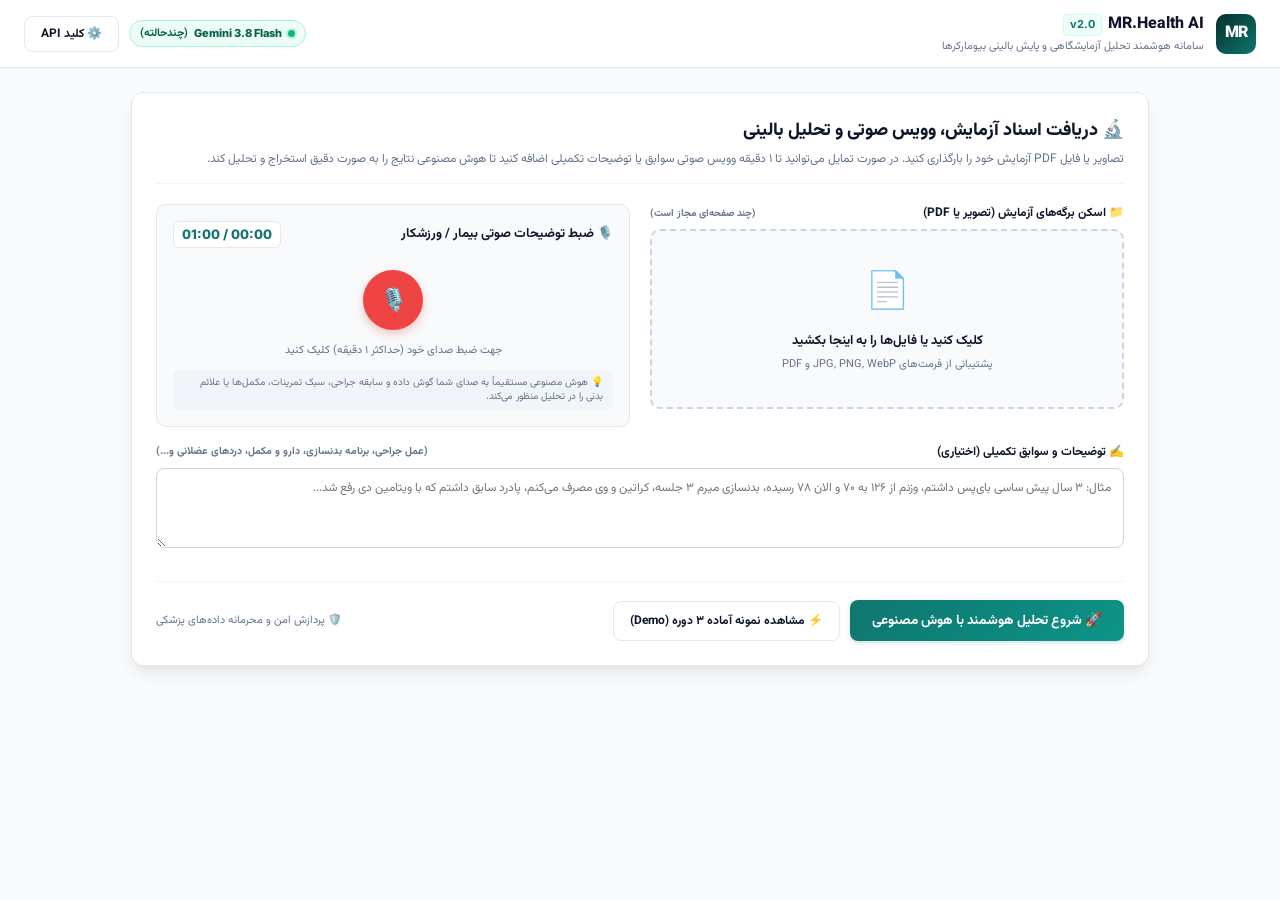
==== static/index.html @ fa399fe1 "feat: Add full multimodal AI web app with Gemini 3.8 Flash, 1-min voice recorder, and live server" ====
<!DOCTYPE html>
<html dir="rtl" lang="fa">
<head>
<meta charset="utf-8">
<meta name="viewport" content="width=device-width, initial-scale=1.0">
<title>MR.Health AI — سامانه هوشمند تحلیل چندحالته چکاپ و آزمایشگاه</title>

<!-- Fonts -->
<link rel="preconnect" href="https://fonts.googleapis.com">
<link rel="preconnect" href="https://fonts.gstatic.com" crossorigin>
<link href="https://fonts.googleapis.com/css2?family=Vazirmatn:wght@300;400;500;600;700;800;900&family=Inter:wght@400;500;600;700;800;900&display=swap" rel="stylesheet">

<style>
  :root {
    --primary: #0f766e;
    --primary-dark: #042f2e;
    --primary-light: #ccfbf1;
    --accent: #0284c7;
    --accent-light: #e0f2fe;
    --success: #059669;
    --warning: #d97706;
    --danger: #dc2626;
    --surface: #ffffff;
    --bg: #f8fafc;
    --border: #e2e8f0;
    --text: #0f172a;
    --text-muted: #64748b;
    --radius: 12px;
    --shadow: 0 4px 6px -1px rgba(0, 0, 0, 0.05), 0 2px 4px -2px rgba(0, 0, 0, 0.05);
    --shadow-lg: 0 10px 15px -3px rgba(0, 0, 0, 0.08), 0 4px 6px -4px rgba(0, 0, 0, 0.04);
  }

  * {
    box-sizing: border-box;
    margin: 0;
    padding: 0;
  }

  body {
    font-family: 'Vazirmatn', Tahoma, sans-serif;
    background: var(--bg);
    color: var(--text);
    line-height: 1.6;
    direction: rtl;
    text-align: right;
    min-height: 100vh;
  }

  .en {
    font-family: 'Inter', sans-serif !important;
    direction: ltr;
    display: inline-block;
    unicode-bidi: isolate;
  }

  /* Top Navbar */
  .navbar {
    background: #ffffff;
    border-bottom: 1px solid var(--border);
    padding: 12px 24px;
    display: flex;
    justify-content: space-between;
    align-items: center;
    position: sticky;
    top: 0;
    z-index: 50;
    box-shadow: 0 1px 3px rgba(0,0,0,0.02);
  }

  .brand {
    display: flex;
    align-items: center;
    gap: 12px;
  }

  .brand-logo {
    width: 40px;
    height: 40px;
    background: linear-gradient(135deg, var(--primary-dark) 0%, var(--primary) 100%);
    color: #ffffff;
    border-radius: 10px;
    display: flex;
    align-items: center;
    justify-content: center;
    font-weight: 900;
    font-size: 16px;
    letter-spacing: -0.5px;
  }

  .brand-text h1 {
    font-size: 16px;
    font-weight: 800;
    color: var(--text);
    display: flex;
    align-items: center;
    gap: 6px;
  }

  .brand-text p {
    font-size: 11px;
    color: var(--text-muted);
  }

  .nav-actions {
    display: flex;
    align-items: center;
    gap: 10px;
  }

  .status-badge {
    background: #ecfdf5;
    color: #065f46;
    border: 1px solid #a7f3d0;
    padding: 4px 10px;
    border-radius: 20px;
    font-size: 11px;
    font-weight: 700;
    display: flex;
    align-items: center;
    gap: 6px;
  }

  .status-dot {
    width: 7px;
    height: 7px;
    background: #10b981;
    border-radius: 50%;
    box-shadow: 0 0 0 2px rgba(16, 185, 129, 0.2);
    animation: pulse 2s infinite;
  }

  @keyframes pulse {
    0% { transform: scale(0.95); box-shadow: 0 0 0 0 rgba(16, 185, 129, 0.7); }
    70% { transform: scale(1); box-shadow: 0 0 0 6px rgba(16, 185, 129, 0); }
    100% { transform: scale(0.95); box-shadow: 0 0 0 0 rgba(16, 185, 129, 0); }
  }

  .btn {
    padding: 8px 16px;
    border-radius: 8px;
    font-family: inherit;
    font-size: 12px;
    font-weight: 700;
    cursor: pointer;
    border: none;
    transition: all 0.2s ease;
    display: inline-flex;
    align-items: center;
    gap: 6px;
    text-decoration: none;
  }

  .btn-primary {
    background: linear-gradient(135deg, var(--primary) 0%, #0d9488 100%);
    color: #ffffff;
    box-shadow: 0 2px 4px rgba(15, 118, 110, 0.2);
  }

  .btn-primary:hover {
    filter: brightness(1.05);
    transform: translateY(-1px);
  }

  .btn-secondary {
    background: #ffffff;
    color: var(--text);
    border: 1px solid var(--border);
  }

  .btn-secondary:hover {
    background: #f1f5f9;
  }

  /* Main Container */
  .container {
    max-width: 1050px;
    margin: 24px auto;
    padding: 0 16px;
  }

  /* Intake Card */
  .intake-card {
    background: var(--surface);
    border: 1px solid var(--border);
    border-radius: var(--radius);
    padding: 24px;
    box-shadow: var(--shadow-lg);
    margin-bottom: 24px;
  }

  .intake-header {
    margin-bottom: 20px;
    border-bottom: 1px solid #f1f5f9;
    padding-bottom: 14px;
  }

  .intake-header h2 {
    font-size: 18px;
    font-weight: 800;
    color: var(--text);
    display: flex;
    align-items: center;
    gap: 8px;
  }

  .intake-header p {
    font-size: 12px;
    color: var(--text-muted);
    margin-top: 4px;
  }

  /* Grid Layout for Intake */
  .intake-grid {
    display: grid;
    grid-template-columns: 1fr 1fr;
    gap: 20px;
  }

  @media (max-width: 768px) {
    .intake-grid {
      grid-template-columns: 1fr;
    }
  }

  /* Upload Dropzone */
  .dropzone {
    border: 2px dashed #cbd5e1;
    border-radius: 10px;
    padding: 24px 16px;
    text-align: center;
    background: #f8fafc;
    cursor: pointer;
    transition: all 0.2s ease;
    display: flex;
    flex-direction: column;
    align-items: center;
    justify-content: center;
    min-height: 180px;
  }

  .dropzone:hover, .dropzone.dragover {
    border-color: var(--primary);
    background: #f0fdfa;
  }

  .dropzone-icon {
    font-size: 36px;
    margin-bottom: 8px;
  }

  .dropzone-title {
    font-size: 13px;
    font-weight: 700;
    color: var(--text);
  }

  .dropzone-desc {
    font-size: 11px;
    color: var(--text-muted);
    margin-top: 4px;
  }

  .file-list {
    margin-top: 12px;
    display: flex;
    flex-direction: column;
    gap: 6px;
    width: 100%;
  }

  .file-item {
    background: #ffffff;
    border: 1px solid #e2e8f0;
    border-radius: 6px;
    padding: 6px 10px;
    display: flex;
    justify-content: space-between;
    align-items: center;
    font-size: 11px;
  }

  .file-name {
    display: flex;
    align-items: center;
    gap: 6px;
    font-weight: 600;
    color: #334155;
    direction: ltr;
    text-align: left;
    overflow: hidden;
    text-overflow: ellipsis;
    white-space: nowrap;
    max-width: 200px;
  }

  .file-remove {
    color: #ef4444;
    cursor: pointer;
    font-weight: bold;
    padding: 2px 6px;
  }

  /* Voice Recorder Card */
  .voice-card {
    background: #f8fafc;
    border: 1px solid #e2e8f0;
    border-radius: 10px;
    padding: 16px;
    display: flex;
    flex-direction: column;
    justify-content: space-between;
  }

  .voice-header {
    display: flex;
    justify-content: space-between;
    align-items: center;
    margin-bottom: 12px;
  }

  .voice-title {
    font-size: 13px;
    font-weight: 700;
    display: flex;
    align-items: center;
    gap: 6px;
  }

  .voice-timer {
    font-family: 'Inter', sans-serif;
    font-size: 13px;
    font-weight: 800;
    color: var(--primary);
    background: #ffffff;
    padding: 2px 8px;
    border-radius: 6px;
    border: 1px solid #e2e8f0;
  }

  .voice-controls {
    display: flex;
    flex-direction: column;
    align-items: center;
    gap: 12px;
    padding: 10px 0;
  }

  .record-btn {
    width: 60px;
    height: 60px;
    border-radius: 50%;
    background: #ef4444;
    color: #ffffff;
    border: none;
    font-size: 22px;
    cursor: pointer;
    display: flex;
    align-items: center;
    justify-content: center;
    box-shadow: 0 4px 8px rgba(239, 68, 68, 0.3);
    transition: all 0.2s ease;
  }

  .record-btn.recording {
    background: #0f172a;
    animation: recordPulse 1.2s infinite;
  }

  @keyframes recordPulse {
    0% { box-shadow: 0 0 0 0 rgba(239, 68, 68, 0.7); }
    70% { box-shadow: 0 0 0 14px rgba(239, 68, 68, 0); }
    100% { box-shadow: 0 0 0 0 rgba(239, 68, 68, 0); }
  }

  .voice-hint {
    font-size: 11px;
    color: var(--text-muted);
    text-align: center;
  }

  .audio-preview {
    width: 100%;
    margin-top: 10px;
    display: none;
  }

  /* Notes & API Key */
  .form-group {
    margin-top: 16px;
  }

  .form-label {
    font-size: 12px;
    font-weight: 700;
    margin-bottom: 6px;
    display: flex;
    justify-content: space-between;
    align-items: center;
  }

  .form-textarea {
    width: 100%;
    height: 80px;
    padding: 10px 12px;
    border: 1px solid #cbd5e1;
    border-radius: 8px;
    font-family: inherit;
    font-size: 12px;
    resize: vertical;
    transition: border 0.2s;
  }

  .form-textarea:focus {
    outline: none;
    border-color: var(--primary);
    box-shadow: 0 0 0 2px rgba(15, 118, 110, 0.1);
  }

  .apikey-input-group {
    display: flex;
    gap: 8px;
    margin-top: 6px;
  }

  .form-input {
    flex: 1;
    padding: 8px 12px;
    border: 1px solid #cbd5e1;
    border-radius: 6px;
    font-family: 'Inter', sans-serif;
    font-size: 12px;
    direction: ltr;
  }

  /* Action Buttons Bar */
  .intake-actions {
    margin-top: 24px;
    display: flex;
    justify-content: space-between;
    align-items: center;
    border-top: 1px solid #f1f5f9;
    padding-top: 18px;
    flex-wrap: wrap;
    gap: 12px;
  }

  /* Progress Overlay */
  .progress-overlay {
    display: none;
    background: rgba(255, 255, 255, 0.95);
    border: 1px solid #cbd5e1;
    border-radius: var(--radius);
    padding: 32px 24px;
    text-align: center;
    margin-bottom: 24px;
    box-shadow: var(--shadow-lg);
  }

  .spinner {
    width: 48px;
    height: 48px;
    border: 4px solid #e2e8f0;
    border-top-color: var(--primary);
    border-radius: 50%;
    animation: spin 1s linear infinite;
    margin: 0 auto 16px auto;
  }

  @keyframes spin {
    to { transform: rotate(360deg); }
  }

  .progress-steps {
    display: flex;
    flex-direction: column;
    gap: 8px;
    max-width: 420px;
    margin: 16px auto 0 auto;
    text-align: right;
    font-size: 12px;
  }

  .step-item {
    display: flex;
    align-items: center;
    gap: 8px;
    color: var(--text-muted);
  }

  .step-item.active {
    color: var(--primary);
    font-weight: 700;
  }

  .step-item.done {
    color: var(--success);
  }

  /* Results Frame */
  #results-container {
    display: none;
  }

  .results-topbar {
    background: #042f2e;
    color: #ffffff;
    border-radius: 10px 10px 0 0;
    padding: 12px 18px;
    display: flex;
    justify-content: space-between;
    align-items: center;
    flex-wrap: wrap;
    gap: 10px;
  }

  .results-frame {
    width: 100%;
    height: 900px;
    border: 1px solid var(--border);
    border-top: none;
    border-radius: 0 0 10px 10px;
    background: #ffffff;
    box-shadow: var(--shadow-lg);
  }
</style>
</head>
<body>

  <!-- Navbar -->
  <header class="navbar">
    <div class="brand">
      <div class="brand-logo">MR</div>
      <div class="brand-text">
        <h1>MR.Health AI <span class="en" style="font-size:11px; font-weight:700; background:#f0fdfa; color:#0f766e; padding:1px 6px; border-radius:4px; border:1px solid #ccfbf1;">v2.0</span></h1>
        <p>سامانه هوشمند تحلیل آزمایشگاهی و پایش بالینی بیومارکرها</p>
      </div>
    </div>
    <div class="nav-actions">
      <div class="status-badge">
        <span class="status-dot"></span>
        <span class="en" style="font-weight:800;">Gemini 3.8 Flash</span> (چندحالته)
      </div>
      <button class="btn btn-secondary" onclick="toggleSettingsModal()">⚙️ کلید API</button>
    </div>
  </header>

  <main class="container">

    <!-- Intake Card -->
    <section class="intake-card" id="intake-section">
      <div class="intake-header">
        <h2>🔬 دریافت اسناد آزمایش، وویس صوتی و تحلیل بالینی</h2>
        <p>تصاویر یا فایل PDF آزمایش خود را بارگذاری کنید. در صورت تمایل می‌توانید تا ۱ دقیقه وویس صوتی سوابق یا توضیحات تکمیلی اضافه کنید تا هوش مصنوعی نتایج را به صورت دقیق استخراج و تحلیل کند.</p>
      </div>

      <div class="intake-grid">
        <!-- 1. Upload Lab Scan -->
        <div>
          <div class="form-label">
            <span>📁 اسکن برگه‌های آزمایش (تصویر یا PDF)</span>
            <span style="font-size:10px; color:var(--text-muted);">(چند صفحه‌ای مجاز است)</span>
          </div>
          <div class="dropzone" id="dropzone" onclick="document.getElementById('file-input').click()">
            <div class="dropzone-icon">📄</div>
            <div class="dropzone-title">کلیک کنید یا فایل‌ها را به اینجا بکشید</div>
            <div class="dropzone-desc">پشتیبانی از فرمت‌های JPG, PNG, WebP و PDF</div>
            <input type="file" id="file-input" multiple accept="image/*,application/pdf" style="display:none;" onchange="handleFileSelect(event)">
          </div>
          <div class="file-list" id="file-list"></div>
        </div>

        <!-- 2. Voice Recorder (1 Min Limit) -->
        <div class="voice-card">
          <div class="voice-header">
            <div class="voice-title">🎙️ ضبط توضیحات صوتی بیمار / ورزشکار</div>
            <div class="voice-timer" id="voice-timer">00:00 / 01:00</div>
          </div>
          <div class="voice-controls">
            <button class="record-btn" id="record-btn" onclick="toggleRecording()" title="شروع یا توقف ضبط">🎙️</button>
            <div class="voice-hint" id="voice-hint">جهت ضبط صدای خود (حداکثر ۱ دقیقه) کلیک کنید</div>
            <audio id="audio-player" class="audio-preview" controls></audio>
            <div id="voice-actions" style="display:none; gap:8px;">
              <button class="btn btn-secondary" style="font-size:10.5px; padding:4px 10px;" onclick="resetVoice()">🗑️ حذف وویس</button>
            </div>
          </div>
          <div style="font-size:10px; color:#64748b; background:#f1f5f9; padding:6px 10px; border-radius:6px; line-height:1.4;">
            💡 هوش مصنوعی مستقیماً به صدای شما گوش داده و سابقه جراحی، سبک تمرینات، مکمل‌ها یا علائم بدنی را در تحلیل منظور می‌کند.
          </div>
        </div>
      </div>

      <!-- Notes Textarea -->
      <div class="form-group">
        <label class="form-label" for="notes-input">
          <span>✍️ توضیحات و سوابق تکمیلی (اختیاری)</span>
          <span style="font-size:10.5px; color:#64748b;">(عمل جراحی، برنامه بدنسازی، دارو و مکمل، دردهای عضلانی و...)</span>
        </label>
        <textarea id="notes-input" class="form-textarea" placeholder="مثال: ۳ سال پیش ساسی بای‌پس داشتم، وزنم از ۱۲۶ به ۷۰ و الان ۷۸ رسیده، بدنسازی میرم ۳ جلسه، کراتین و وی مصرف می‌کنم، پادرد سابق داشتم که با ویتامین دی رفع شد..."></textarea>
      </div>

      <!-- Action Buttons -->
      <div class="intake-actions">
        <div style="display:flex; gap:10px; align-items:center;">
          <button class="btn btn-primary" style="font-size:13.5px; padding:10px 22px;" id="submit-btn" onclick="startAnalysis()">
            🚀 شروع تحلیل هوشمند با هوش مصنوعی
          </button>
          <button class="btn btn-secondary" style="font-size:12px; padding:10px 16px;" onclick="loadDemoData()">
            ⚡ مشاهده نمونه آماده ۳ دوره (Demo)
          </button>
        </div>
        <div style="font-size:11px; color:#64748b;">
          🛡️ پردازش امن و محرمانه داده‌های پزشکی
        </div>
      </div>
    </section>

    <!-- Progress Overlay -->
    <div class="progress-overlay" id="progress-overlay">
      <div class="spinner"></div>
      <h3 style="font-size:16px; font-weight:800; color:var(--text); margin-bottom:6px;">درحال تحلیل چندحالته چکاپ با هوش مصنوعی...</h3>
      <p style="font-size:12px; color:var(--text-muted);">لطفاً شکیبا باشید؛ مدارک و وویس صوتی توسط مدل هوش مصنوعی پردازش می‌شوند.</p>
      
      <div class="progress-steps">
        <div class="step-item active" id="step-1">⏳ ۱. آماده‌سازی مدارک و استریم وویس صوتی</div>
        <div class="step-item" id="step-2">🤖 ۲. پردازش چندرسانه‌ای توسط گوگل جمینای ۳.۸ فلش</div>
        <div class="step-item" id="step-3">📊 ۳. ارزیابی ۳۵ بیومارکر، انطباق رفرنس‌ها و ترسیم ترندها</div>
        <div class="step-item" id="step-4">📑 ۴. تدوین وب‌اپلیکیشن تعاملی و نسخه رسمی ۵ صفحه‌ای PDF</div>
      </div>
    </div>

    <!-- Results Section -->
    <section id="results-container">
      <div class="results-topbar">
        <div style="display:flex; align-items:center; gap:10px;">
          <span style="font-size:13px; font-weight:800;">📋 گزارش و داشبورد تعاملی نهایی</span>
          <span id="result-status-tag" class="status-badge" style="background:#0f766e; color:#ffffff; border-color:#14b8a6;">آماده بهره‌برداری</span>
        </div>
        <div style="display:flex; gap:8px;">
          <button class="btn btn-primary" id="pdf-download-btn" onclick="downloadCurrentPDF()">
            📥 دانلود گزارش رسمی PDF (۵ صفحه)
          </button>
          <button class="btn btn-secondary" style="background:rgba(255,255,255,0.15); color:#fff; border-color:rgba(255,255,255,0.2);" onclick="resetToIntake()">
            🔄 تحلیل آزمایش جدید
          </button>
        </div>
      </div>
      <iframe id="results-iframe" class="results-frame" src="about:blank"></iframe>
    </section>

  </main>

  <!-- Settings Modal for API Key -->
  <div id="settings-modal" style="display:none; position:fixed; top:0; left:0; width:100%; height:100%; background:rgba(0,0,0,0.5); z-index:100; align-items:center; justify-content:center;">
    <div style="background:#ffffff; border-radius:12px; padding:24px; max-width:460px; width:90%; box-shadow:0 20px 25px -5px rgba(0,0,0,0.1); text-align:right;">
      <h3 style="font-size:15px; font-weight:800; margin-bottom:8px;">🔑 تنظیم کلید Google Gemini API</h3>
      <p style="font-size:11.5px; color:#64748b; line-height:1.5; margin-bottom:14px;">
        جهت انجام تحلیل زنده بر روی مدارک شخصی، کلید اختصاصی جمینای خود را وارد کنید. کلید به صورت امن در حافظه محلی مرورگر شما ذخیره می‌شود. (در صورت خالی گذاشتن، از کلید سرور یا حالت نمونه آزمایشی استفاده خواهد شد).
      </p>
      <input type="password" id="api-key-input" class="form-input" style="width:100%; margin-bottom:14px;" placeholder="AIzaSy...">
      <div style="display:flex; justify-content:flex-end; gap:8px;">
        <button class="btn btn-secondary" onclick="toggleSettingsModal()">بستن</button>
        <button class="btn btn-primary" onclick="saveApiKey()">ذخیره کلید</button>
      </div>
    </div>
  </div>

<script>
  // State
  let selectedFiles = [];
  let mediaRecorder = null;
  let audioChunks = [];
  let recordedAudioBlob = null;
  let recordTimerInterval = null;
  let recordSeconds = 0;
  const MAX_RECORD_SECONDS = 60;
  let latestPdfBase64 = "";

  // On Load
  window.addEventListener('DOMContentLoaded', () => {
    const savedKey = localStorage.getItem('gemini_api_key');
    if (savedKey) {
      document.getElementById('api-key-input').value = savedKey;
    }
  });

  // Settings
  function toggleSettingsModal() {
    const modal = document.getElementById('settings-modal');
    modal.style.display = modal.style.display === 'flex' ? 'none' : 'flex';
  }

  function saveApiKey() {
    const val = document.getElementById('api-key-input').value.trim();
    if (val) {
      localStorage.setItem('gemini_api_key', val);
    } else {
      localStorage.removeItem('gemini_api_key');
    }
    toggleSettingsModal();
    alert('تنظیمات کلید با موفقیت ذخیره شد.');
  }

  // File Handling
  const dropzone = document.getElementById('dropzone');
  ['dragenter', 'dragover'].forEach(name => {
    dropzone.addEventListener(name, (e) => { e.preventDefault(); dropzone.classList.add('dragover'); });
  });
  ['dragleave', 'drop'].forEach(name => {
    dropzone.addEventListener(name, (e) => { e.preventDefault(); dropzone.classList.remove('dragover'); });
  });
  dropzone.addEventListener('drop', (e) => {
    const files = e.dataTransfer.files;
    addFiles(files);
  });

  function handleFileSelect(e) {
    addFiles(e.target.files);
  }

  function addFiles(files) {
    for (let i = 0; i < files.length; i++) {
      selectedFiles.push(files[i]);
    }
    renderFileList();
  }

  function removeFile(index) {
    selectedFiles.splice(index, 1);
    renderFileList();
  }

  function renderFileList() {
    const list = document.getElementById('file-list');
    list.innerHTML = '';
    selectedFiles.forEach((f, idx) => {
      const item = document.createElement('div');
      item.className = 'file-item';
      item.innerHTML = `
        <span class="file-name">📄 ${f.name} <span style="font-size:9px; color:#94a3b8;">(${(f.size/1024).toFixed(0)} KB)</span></span>
        <span class="file-remove" onclick="removeFile(${idx})" title="حذف">&times;</span>
      `;
      list.appendChild(item);
    });
  }

  // Voice Recording
  async function toggleRecording() {
    const btn = document.getElementById('record-btn');
    if (mediaRecorder && mediaRecorder.state === 'recording') {
      stopRecording();
    } else {
      startRecording();
    }
  }

  async function startRecording() {
    try {
      const stream = await navigator.mediaDevices.getUserMedia({ audio: true });
      audioChunks = [];
      mediaRecorder = new MediaRecorder(stream);

      mediaRecorder.ondataavailable = (e) => {
        if (e.data.size > 0) audioChunks.push(e.data);
      };

      mediaRecorder.onstop = () => {
        recordedAudioBlob = new Blob(audioChunks, { type: 'audio/webm' });
        const audioUrl = URL.createObjectURL(recordedAudioBlob);
        const player = document.getElementById('audio-player');
        player.src = audioUrl;
        player.style.display = 'block';
        document.getElementById('voice-actions').style.display = 'flex';
        document.getElementById('voice-hint').innerText = 'وویس شما با موفقیت ضبط شد.';
        stream.getTracks().forEach(track => track.stop());
      };

      mediaRecorder.start();
      recordSeconds = 0;
      updateTimerDisplay();

      const btn = document.getElementById('record-btn');
      btn.classList.add('recording');
      btn.innerText = '⏹️';
      document.getElementById('voice-hint').innerText = 'درحال ضبط صدا... جهت پایان کلیک کنید';

      recordTimerInterval = setInterval(() => {
        recordSeconds++;
        updateTimerDisplay();
        if (recordSeconds >= MAX_RECORD_SECONDS) {
          stopRecording();
        }
      }, 1000);

    } catch (err) {
      alert('خطا در دسترسی به میکروفون: ' + err.message);
    }
  }

  function stopRecording() {
    if (mediaRecorder && mediaRecorder.state === 'recording') {
      mediaRecorder.stop();
      clearInterval(recordTimerInterval);
      const btn = document.getElementById('record-btn');
      btn.classList.remove('recording');
      btn.innerText = '🎙️';
    }
  }

  function resetVoice() {
    recordedAudioBlob = null;
    audioChunks = [];
    clearInterval(recordTimerInterval);
    recordSeconds = 0;
    updateTimerDisplay();
    document.getElementById('audio-player').style.display = 'none';
    document.getElementById('audio-player').src = '';
    document.getElementById('voice-actions').style.display = 'none';
    document.getElementById('voice-hint').innerText = 'جهت ضبط صدای خود (حداکثر ۱ دقیقه) کلیک کنید';
    const btn = document.getElementById('record-btn');
    btn.classList.remove('recording');
    btn.innerText = '🎙️';
  }

  function updateTimerDisplay() {
    const mins = Math.floor(recordSeconds / 60);
    const secs = recordSeconds % 60;
    const pad = (n) => n.toString().padStart(2, '0');
    document.getElementById('voice-timer').innerText = `${pad(mins)}:${pad(secs)} / 01:00`;
  }

  // Analysis API
  async function startAnalysis() {
    if (selectedFiles.length === 0 && !recordedAudioBlob) {
      alert('لطفاً حداقل یک فایل اسکن آزمایش انتخاب نمایید یا وویس ضبط کنید.');
      return;
    }

    showProgress();
    setStep(1);

    const formData = new FormData();
    selectedFiles.forEach(f => formData.append('files', f));
    if (recordedAudioBlob) {
      formData.append('audio', recordedAudioBlob, 'voice_notes.webm');
    }
    const notes = document.getElementById('notes-input').value;
    if (notes) formData.append('notes', notes);

    const savedKey = localStorage.getItem('gemini_api_key');
    if (savedKey) formData.append('api_key', savedKey);

    setTimeout(() => setStep(2), 1200);
    setTimeout(() => setStep(3), 3200);
    setTimeout(() => setStep(4), 5200);

    try {
      const resp = await fetch('/api/analyze', {
        method: 'POST',
        body: formData
      });
      const res = await resp.json();
      if (!res.success) throw new Error(res.error || 'خطا در تحلیل آزمایش');

      displayResults(res);
    } catch (err) {
      hideProgress();
      alert('خطا در پردازش هوشمند: ' + err.message);
    }
  }

  async function loadDemoData() {
    showProgress();
    setStep(1);
    setTimeout(() => setStep(2), 600);
    setTimeout(() => setStep(3), 1200);
    setTimeout(() => setStep(4), 1800);

    try {
      const resp = await fetch('/api/demo');
      const res = await resp.json();
      setTimeout(() => displayResults(res), 2000);
    } catch (err) {
      hideProgress();
      alert('خطا در دریافت داده‌های دمو: ' + err.message);
    }
  }

  function showProgress() {
    document.getElementById('intake-section').style.display = 'none';
    document.getElementById('progress-overlay').style.display = 'block';
  }

  function hideProgress() {
    document.getElementById('progress-overlay').style.display = 'none';
  }

  function setStep(num) {
    for (let i = 1; i <= 4; i++) {
      const el = document.getElementById(`step-${i}`);
      el.className = 'step-item';
      if (i < num) el.classList.add('done');
      if (i === num) el.classList.add('active');
    }
  }

  function displayResults(res) {
    hideProgress();
    document.getElementById('results-container').style.display = 'block';
    latestPdfBase64 = res.pdf_base64 || "";

    const iframe = document.getElementById('results-iframe');
    const doc = iframe.contentWindow.document;
    doc.open();
    doc.write(res.interactive_html);
    doc.close();

    window.scrollTo({ top: document.getElementById('results-container').offsetTop - 60, behavior: 'smooth' });
  }

  function resetToIntake() {
    document.getElementById('results-container').style.display = 'none';
    document.getElementById('intake-section').style.display = 'block';
    window.scrollTo({ top: 0, behavior: 'smooth' });
  }

  function downloadCurrentPDF() {
    if (latestPdfBase64) {
      const byteChars = atob(latestPdfBase64);
      const byteNums = new Array(byteChars.length);
      for (let i = 0; i < byteChars.length; i++) {
        byteNums[i] = byteChars.charCodeAt(i);
      }
      const byteArray = new Uint8Array(byteNums);
      const blob = new Blob([byteArray], { type: 'application/pdf' });
      const link = document.createElement('a');
      link.href = URL.createObjectURL(blob);
      link.download = 'Comprehensive_Health_Report_Mehran_Rahimian.pdf';
      document.body.appendChild(link);
      link.click();
      document.body.removeChild(link);
    } else {
      window.open('/api/download-pdf/Latest', '_blank');
    }
  }
</script>
</body>
</html>
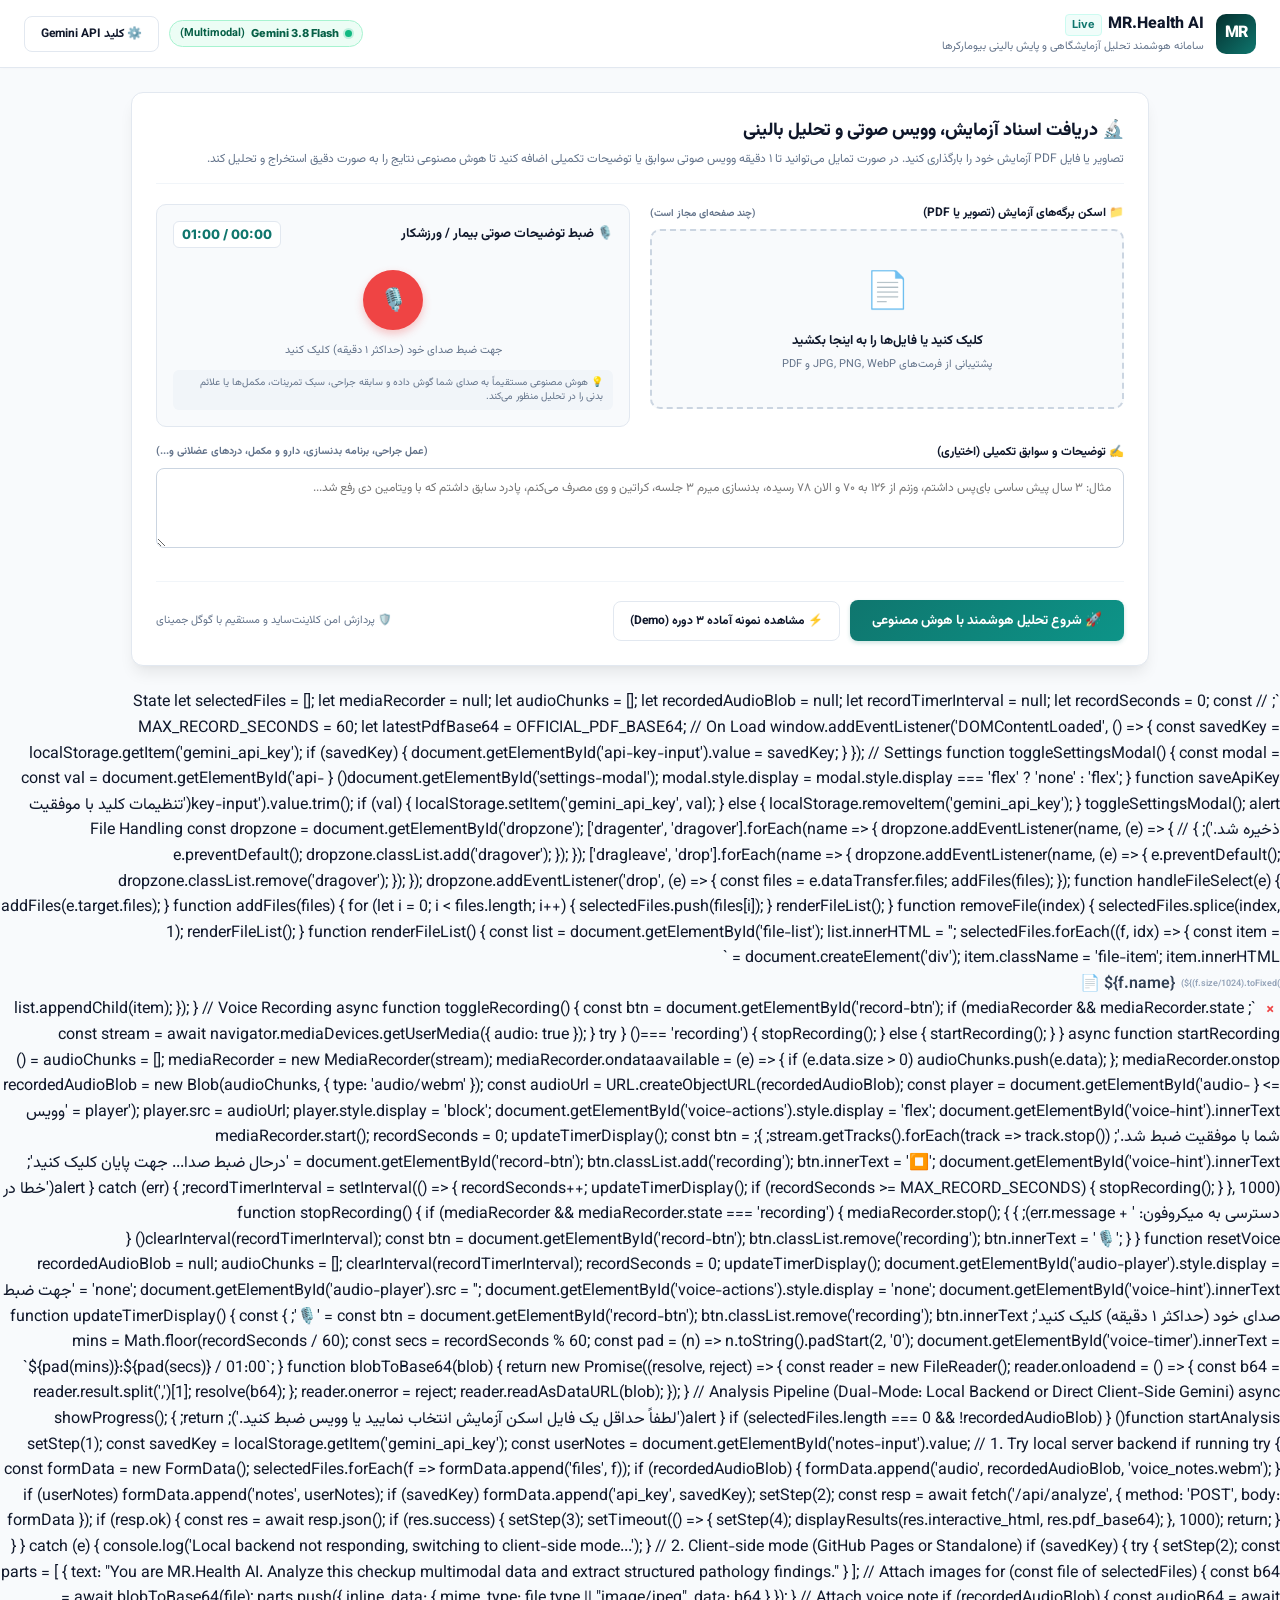
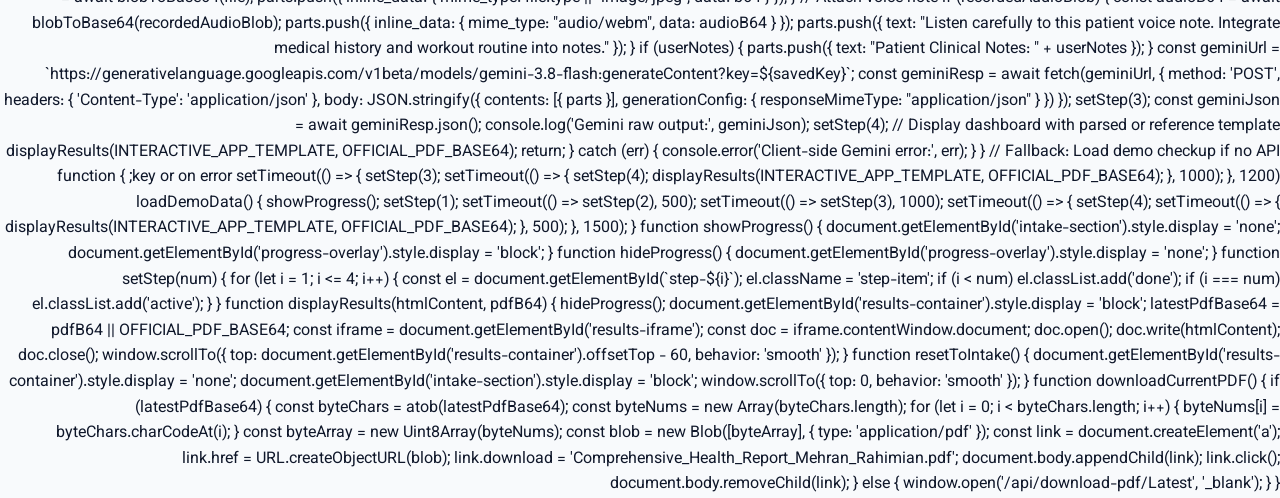
==== commit 35e6fb1b: "feat: Add standalone live web app for GitHub Pages with direct Gemini API and 1-min voice recorder" ====
--- a/static/index.html
+++ b/static/index.html
@@ -515,7 +515,7 @@
 
   .results-frame {
     width: 100%;
-    height: 900px;
+    height: 920px;
     border: 1px solid var(--border);
     border-top: none;
     border-radius: 0 0 10px 10px;
@@ -531,16 +531,16 @@
     <div class="brand">
       <div class="brand-logo">MR</div>
       <div class="brand-text">
-        <h1>MR.Health AI <span class="en" style="font-size:11px; font-weight:700; background:#f0fdfa; color:#0f766e; padding:1px 6px; border-radius:4px; border:1px solid #ccfbf1;">v2.0</span></h1>
+        <h1>MR.Health AI <span class="en" style="font-size:11px; font-weight:700; background:#f0fdfa; color:#0f766e; padding:1px 6px; border-radius:4px; border:1px solid #ccfbf1;">Live</span></h1>
         <p>سامانه هوشمند تحلیل آزمایشگاهی و پایش بالینی بیومارکرها</p>
       </div>
     </div>
     <div class="nav-actions">
       <div class="status-badge">
         <span class="status-dot"></span>
-        <span class="en" style="font-weight:800;">Gemini 3.8 Flash</span> (چندحالته)
-      </div>
-      <button class="btn btn-secondary" onclick="toggleSettingsModal()">⚙️ کلید API</button>
+        <span class="en" style="font-weight:800;">Gemini 3.8 Flash</span> (Multimodal)
+      </div>
+      <button class="btn btn-secondary" onclick="toggleSettingsModal()">⚙️ کلید Gemini API</button>
     </div>
   </header>
 
@@ -609,7 +609,7 @@
           </button>
         </div>
         <div style="font-size:11px; color:#64748b;">
-          🛡️ پردازش امن و محرمانه داده‌های پزشکی
+          🛡️ پردازش امن کلاینت‌ساید و مستقیم با گوگل جمینای
         </div>
       </div>
     </section>
@@ -654,7 +654,7 @@
     <div style="background:#ffffff; border-radius:12px; padding:24px; max-width:460px; width:90%; box-shadow:0 20px 25px -5px rgba(0,0,0,0.1); text-align:right;">
       <h3 style="font-size:15px; font-weight:800; margin-bottom:8px;">🔑 تنظیم کلید Google Gemini API</h3>
       <p style="font-size:11.5px; color:#64748b; line-height:1.5; margin-bottom:14px;">
-        جهت انجام تحلیل زنده بر روی مدارک شخصی، کلید اختصاصی جمینای خود را وارد کنید. کلید به صورت امن در حافظه محلی مرورگر شما ذخیره می‌شود. (در صورت خالی گذاشتن، از کلید سرور یا حالت نمونه آزمایشی استفاده خواهد شد).
+        جهت انجام تحلیل زنده بر روی مدارک شخصی، کلید اختصاصی جمینای خود را وارد کنید. کلید به صورت امن در حافظه محلی مرورگر شما ذخیره می‌شود. (در صورت خالی گذاشتن، حالت نمونه آزمایشی ۳ دوره فعال خواهد شد).
       </p>
       <input type="password" id="api-key-input" class="form-input" style="width:100%; margin-bottom:14px;" placeholder="AIzaSy...">
       <div style="display:flex; justify-content:flex-end; gap:8px;">
@@ -665,6 +665,1421 @@
   </div>
 
 <script>
+  // Embedded Reference Data & Interactive Template
+  const OFFICIAL_PDF_BASE64 = "[base64]/Y/+AAEEpGSUYAAQEAAAEAAQAA/9sAQwAQCwwODAoQDg0OEhEQExgoGhgWFhgxIyUdKDozPTw5Mzg3QEhcTkBEV0U3OFBtUVdfYmdoZz5NcXlwZHhcZWdj/8AACwgBXAj2AQERAP/EABsAAQADAQEBAQAAAAAAAAAAAAADBQYBBAIH/8QAIxABAAICAgICAwEBAAAAAAAAAAEUE1ERYRIxAwQCBUEhFf/aAAgBAQAAPwD8/[base64]/[base64]/i5w4AOxCT8fw5T/h8Mz/Ho/D60z/Ev4/[base64]/rTH8ef8/i4Q/l+PD4mHAdhJ+H48vZ8Pw8/xZfX+pzx/iw+H6PP8ev8PodPuP1/[base64]/pyf1/SL8/odPH830uP4rvsfV45/wAV3zfFw8v5/jwjkH1+MPX8H4cytvp/Bzx/i9+n9Tnj/Fv8H044j/Hs/[base64]/xTfc+rxz/ij+38PEz/iq+b8OJeeYcEvxx/qw+r+HMw0H0Ph54aP6XwRxH+Lf4fhjj09P4/[base64]/4pPvfB/k/4zf3/AIuOVF9n8eJl4vzj/XwQm+KP9Wv0vx/2Gl/Xfh6aX6f4f5C0+L8f8TRAAAAAAAAAAAAAAAAAAAAAAAAAAAAAAAAAAAAAAAAAAAAAAAAAAAAAAAAAAAAAAAAAAAAAAAAAAAAAAAAAAAAAAAAAAADkw8/zfj/in+9+H+SzP7H8PbOfbj/ZV3ye0bsJvi9rf6Mf7DT/AK6PTSfTj/IWXx+kjoAAAAAAAAAAAAAAAAAAAAAAAAAAAAAAAAAAAAAAAAAAAAAAAAAAAAAAAAAAAAAAAAAAAAAAAAAAAAAAAAAAAAAAAAAAOSg+X0qfvR/ksz+xj2zf3Pcqz5PaJ2E/w+1v9H3DT/rv40f0/ULL4/SR0AAAAAAAAAAAAAAAAAAAAAAAAAAAAAAAAAAAAAAAAAAAAAAAAAAAAAAAAAAAAAAAAAAAAAAAAAAAAAAAAAAAAAAAAAAHJQ/L6VP3fUsz+x/rNfc9yrPk9onYT/D7W/0fcNP+u/jR/T9Qsvj9JHQAAAAAAAAAAAAAAAAAAAAAAAAAAAAAAAAAAAAAAAAAAAAAAAAAAAAAAAAAAAAAAAAAAAAAAAAAAAAAAAAAAAAAAAAAAclD8vpU/d9SzP7H+s19z3Ks+T2idhP8Ptb/AEfcNP8Arv40f0/ULL4/SR0AAAAAAAAAAAAAAAAAAAAAAAAAAAAAAAAAAAAAAAAAAAAAAAAAAAAAAAAAAAAAAAAAAAAAAAAAAAAAAAAAAAAAAAAAAHJQ/L6VP3fUsz+x/rNfc9yrPk9onYT/AA+1v9H3DT/rv40f0/ULL4/SR0AAAAAAAAAAAAAAAAAAAAAAAAAAAAAAAAAAAAAAAAAAAAAAAAAAAAAAAAAAAAAAAAAAAAAAAAAAAAAAAAAAAAAAAAAAHJQ/L6VP3fUsz+x/rNfc9yrPk9onYT/D7W/0fcNP+u/jR/T9Qsvj9JHQAAAAAAAAAAAAAAAAAAAAAAAAAAAAAAAAAAAAAAAAAAAAAAAAAAAAAAAAAAAAAAAAAAAAAAAAAAAAAAAAAAAAAAAAAAclD8vpU/d9SzP7H+s19z3Ks+T2idhP8Ptb/R9w0/67+NH9P1Cy+P0kdAAAAAAAAAAAAAAAAAAAAAAAAAAAAAAAAAAAAAAAAAAAAAAAAAAAAAAAAAAAAAAAAAAAAAAAAAAAAAAAAAAAAAAAAAAByUPy+lT931LM/sf6zX3Pcqz5PaJ2E/w+1v8AR9w0/wCu/jR/T9Qsvj9JHQAAAAAAAAAAAAAAAAAAAAAAAAAAAAAAAAAAAAAAAAAAAAAAAAAAAAAAAAAAAAAAAAAAAAAAAAAAAAAAAAAAAAAAAAAAclD8vpU/d9SzP7H+s19z3Ks+T2idhP8AD7W/0fcNP+u/jR/T9Qsvj9JHQAAAAAAAAAAAAAAAAAAAAAAAAAAAAAAAAAAAAAAAAAAAAAAAAAAAAAAAAAAAAAAAAAAAAAAAAAAAAAAAAAAAAAAAAAAclD8vpU/d9SzP7H+s19z3Ks+T2idhP8Ptb/R9w0/67+NH9P1Cy+P0kdAAAAAAAAAAAAAAAAAAAAAAAAAAAAAAAAAAAAAAAAAAAAAAAAAAAAAAAAAAAAAAAAAAAAAAAAAAAAAAAAAAAAAAAAAAByUPy+lT931LM/sf6zX3Pcqz5PaJ2E/w+1v9H3DT/rv40f0/ULL4/SR0AAAAAAAAAAAAAAAAAAAAAAAAAAAAAAAAAAAAAAAAAAAAAAAAAAAAAAAAAAAAAAAAAAAAAAAAAAAAAAAAAAAAAAAAAAHJQ/L6VP3fUsz+x/rNfc9yrPk9onYT/D7W/wBH3DT/AK7+NH9P1Cy+P0kdAAAAAAAAAAAAAAAAAAAAAAAAAAAAAAAAAAAAAAAAAAAAAAAAAAAAAAAAAAAAAAAAAAAAAAAAAAAAAAAAAAAAAAAAAAByUPy+lT931LM/sf6zX3Pcqz5PaJ2E/wAPtb/R9w0/67+NH9P1Cy+P0kdAAAAAAAAAAAAAAAAAAAAAAAAAAAAAAAAAAAAAAAAAAAAAAAAAAAAAAAAAAAAAAAAAAAAAAAAAAAAAAAAAAAAAAAAAAByUPy+lT931LM/sf6zX3Pcqz5PaJ2E/w+1v9H3DT/rv40f0/ULL4/SR0AAAAAAAAAAAAAAAAAAAAAAAAAAAAAAAAAAAAAAAAAAAAAAAAAAAAAAAAAAAAAAAAAAAAAAAAAAAAAAAAAAAAAAAAAAHJQ/L6VP3fUsz+x/rNfc9yrPk9onYT/D7W/0fcNP+u/jR/T9Qsvj9JHQAAAAAAAAAAAAAAAAAAAAAAAAAAAAAAAAAAAAAAAAAAAAAAAAAAAAAAAAAAAAAAAAAAAAAAAAAAAAAAAAAAAAAAAAAAclD8vpU/d9SzP7H+s19z3Ks+T2idhP8Ptb/AEfcNP8Arv40f0/ULL4/SR0AAAAAAAAAAAAAAAAAAAAAAAAAAAAAAAAAAAAAAAAAAAAAAAAAAAAAAAAAAAAAAAAAAAAAAAAAAAAAAAAAAAAAAAAAAHJQ/L6VP3fUsz+x/rNfc9yrPk9onYT/AA+1v9H3DT/rv40f0/ULL4/SR0AAAAAAAAAAAAAAAAAAAAAAAAAAAAAAAAAAAAAAAAAAAAAAAAAAAAAAAAAAAAAAAAAAAAAAAAAAAAAAAAAAAAAAAAAAHJQ/L6VP3fUsz+x/rNfc9yrPk9onYT/D7W/0fcNP+u/jR/T9Qsvj9JHQAAAAAAAAAAAAAAAAAAAAAAAAAAAAAAAAAAAAAAAAAAAAAAAAAAAAAAAAAAAAAAAAAAAAAAAAAAAAAAAAAAAAAAAAAAclD8vpU/d9SzP7H+s19z3Ks+T2idhP8Ptb/R9w0/67+NH9P1Cy+P0kdAAAAAAAAAAAAAAAAAAAAAAAAAAAAAAAAAAAAAAAAAAAAAAAAAAAAAAAAAAAAAAAAAAAAAAAAAAAAAAAAAAAAAAAAAAByUPy+lT931LM/sf6zX3Pcqz5PaJ2E/w+1v8AR9w0/wCu/jR/T9Qsvj9JHQAAAAAAAAAAAAAAAAAAAAAAAAAAAAAAAAAAAAAAAAAAAAAAAAAAAAAAAAAAAAAAAAAAAAAAAAAAAAAAAAAAAAAAAAAAclD8vpU/d9SzP7H+s19z3Ks+T2idhP8AD7W/0fcNP+u/jR/T9Qsvj9JHQAAAAAAAAAAAAAAAAAAAAAAAAAAAAAAAAAAAAAAAAAAAAAAAAAAAAAAAAAAAAAAAAAAAAAAAAAAAAAAAAAAAAAAAAAAclD8vpU/d9SzP7H+s19z3Ks+T2idhP8Ptb/R9w0/67+NH9P1Cy+P0kdAAAAAAAAAAAAAAAAAAAAAAAAAAAAAAAAAAAAAAAAAAAAAAAAAAAAAAAAAAAAAAAAAAAAAAAAAAAAAAAAAAAAAAAAAAByUPy+lT931LM/sf6zX3Pcqz5PaJ2E/w+1v9H3DT/rv40f0/ULL4/SR0AAAAAAAAAAAAAAAAAAAAAAAAAAAAAAAAAAAAAAAAAAAAAAAAAAAAAAAAAAAAAAAAAAAAAAAAAAAAAAAAAAAAAAAAAAHJQ/L6VP3fUsz+x/rNfc9yrPk9onYT/D7W/wBH3DT/AK7+NH9P1Cy+P0kdAAAAAAAAAAAAAAAAAAAAAAAAAAAAAAAAAAAAAAAAAAAAAAAAAAAAAAAAAAAAAAAAAAAAAAAAAAAAAAAAAAAAAAAAAAByUPy+lT931LM/sf6zX3Pcqz5PaJ2E/wAPtb/R9w0/67+NH9P1Cy+P0kdAAAAAAAAAAAAAAAAAAAAAAAAAAAAAAAAAAAAAAAAAAAAAAAAAAAAAAAAAAAAAAAAAAAAAAAAAAAAAAAAAAAAAAAAAAByUPy+lT931LM/sf6zX3Pcqz5PaJ2E/w+1v9H3DT/rv40f0/ULL4/SR0AAAAAAAAAAAAAAAAAAAAAAAAAAAAAAAAAAAAAAAAAAAAAAAAAAAAAAAAAAAAAAAAAAAAAAAAAAAAAAAAAAAAAAAAAAHJQ/L6VP3fUsz+x/rNfc9yrPk9onYT/D7W/0fcNP+u/jR/T9Qsvj9JHQAAAAAAAAAAAAAAAAAAAAAAAAAAAAAAAAAAAAAAAAAAAAAAAAAAAAAAAAAAAAAAAAAAAAAAAAAAAAAAAAAAAAAAAAAAclD8vpU/d9SzP7H+s19z3Ks+T2idhP8Ptb/AEfcNP8Arv40f0/ULL4/SR0AAAAAAAAAAAAAAAAAAAAAAAAAAAAAAAAAAAAAAAAAAAAAAAAAAAAAAAAAAAAAAAAAAAAAAAAAAAAAAAAAAAAAAAAAAHJQ/L6VP3fUsz+x/rNfc9yrPk9onYT/AA+1v9H3DTfrv40n0/ULL4/SR0AAAAAAAAAAAAAAAAAAAAAAAAAAAAAAAAAAAAAAAAAAAAAAAAAAAAAAAAAAAAAAAAAAAAAAAAAAAAAAAAAAAAAAAAAAHJQ/L6VP3fUsz+x/rNfc9yrPk9onYTfF7W30p/2Gm/XT6aX6c/5Cy+Of8SugAAAAAAAAAAAAAAAAAAAAAAAAAAAAAAAAAAAAAAAAAAAAAAAAAAAAAAAAAAAAAAAAAAAAAAAAAAAAAAAAAAAAAAAAAA5KD5p/xUfen/JZn9jPtm/uT/sq35PaIhN8c/6s/p/lxMNH+v8Ak9NL9L5P8ha/F+f+J4/[base64]/l+TzfP+f+SpvvfJ/ksz+w+T2z32vy5mXg/P2jEn4T/r3fW/PiYXn0fn44/wBaH6X2f8j/AFcfB9mOI/16/[base64]/z+xG3i+x9mOJ/1Sfe+z7/ANZ77vzczP8Aql+x+fMy8n5T/r5H1Ep/i/PiVl9b5+OP9XH1fuccf6tvg+9/nt6/[base64]/Y+9/k/6qPtfb55/1T/Z+bnn/AF4Pk/LmUMuA+/x/Lh6Pj+Xh7Ph+zx/Xu+L7sx/Xo/H7/aSPv9u3+y/2X+y/2X+y/wBl/sv9l/sv9l/sv9l/sv8AZf7L/Zf7L/Zf7L/Zf7L/AGX+y/2X+y/2X+y/2X+y/wBl/sv9l/sv9l/sv9l/sv8AZf7L/Zf7L/Zf7L/Zf7L/AGX+y/2X+y/2X+y/2X+y/wBl/sv9l/sv9l/sv9l/sv8AZf7L/Zf7L/Zf7L/Zf7L/AGX+y/2X+y/2X+y/2X+y/wBl/sv9l/sv9l/sv9l/sv8AZf7L/Zf7L/Zf7L/Zf7L/AGX+y/2X+y/2X+y/2X+y/wBl/sv9l/sv9l/sv9l/sv8AZf7L/Zf7L/Zf7L/Zf7L/AGX+y/2X+y/2X+y/2X+y/wBl/sv9l/sv9l/sv9l/sv8AZf7L/Zf7L/Zf7L/Zf7L/AGX+y/2X+y/2X+y/2X+y/wBl/sv9l/sv9l/sv9l/sv8AZf7L/Zf7L/Zf7L/Zf7L/AGX+y/2X+y/2X+y/2X+y/wBl/sv9l/sv9l/sv9l/sv8AZf7L/Zf7L/Zf7L/Zf7L/AGX+y/2X+y/2X+y/2X+y/wBl/sv9l/sv9l/sv9l/sv8AZf7L/Zf7L/Zf7L/Zf7L/AGX+y/2X+y/2X+y/2X+y/wBl/sv9l/sv9l/sv9l/sv8AZf7L/Zf7L/Zf7L/Zf7L/AGX+y/2X+y/2X+y/2X+y/wBl/sv9l/sv9l/sv9l/sv8AZf7L/Zf7L/Zf7L/Zf7L/AGX+y/2X+y/2X+y/2X+y/wBl/t8z9/tH+f3u3l+X7nP9eH5vsc/15Pk+TlB+U8vkB3l9R+XD7/H5OEv4/[base64]/YnaP8vmmf6i/[base64]/[base64]/iQjDgN/kzSYa4y1xk2xiXEXwggpeUEDjLSYxu/v539PX6Z7phplhgEbqnOfUGT/B71RXlXj12szCvHZvQrdguMWFmcU3hnsbukV+S6F7y285uBy9meWlmeWl3IrlVpdyq8uWW8mt9bx3K7l3q4Z7v5p7v2a4dXbvQjf7J7kcPfr9nt+H0K3z+2i8P7X7FLoP/P4S91nqx9nPyn3Rldwndvkvn/Ib9HuDfOQ3/gruq9DgPge3KTS4L+T+1pXfRn5rQ1N520y/[base64]/4Jpkym7Iv848S+bRaKRa5/4l6d+23KdU7995nfCV+qe+Z1zoed+V+iV1BbRq1bpqkX0WtfrC67fLkpU+Tc9/9tlid2NUO3apds2V+06XO86Ust35INqt3zPtMv1XuhDt3R/VX644vog9DvT69LDdfk7v5L4KD/S78fr8uM37X4I/XFjuJ9Cf94KpfdL1193/J50JXdP7jdR/6pVqG2/ePk/cn/878UfL8336o8Xr17OEOUXfL+mf75+9UIc+56ZZ/p6Zp7oi3n2LW5BPRvOFgKiLUbvDdEwwvjllgTI3i7mFJYRZi0tzlDNCZBJnPFvK84sLFtjtyJURZg8HWEcZKuzBF6MaKuz6wJk79dm1yXR1mYFyCTOZjnO3ltwth6oGWfrEYSJI/xSlV8+INqHvEK0vEK0vAAZx5n8JhRTVeGajWghlpH7rFBMP4VlBYVohS3Bsq2vBcoyoZtEK1wl0QrqRYnGuWbCGSHaNoEaVS/43ib8qhGQ8e/dbRPRdrjuVSjLKoJoVa77O5RlO5JoVGuFg6pXD6nA2eFugaqn6uFu8XCP4Yx8H9FvhWX8+3jfoIRlBwYlLKsbtHlQPKFc43rIlEDt9NCjSol25J0wnAmVFGNEOzuiLCNQI9/n9JsTrUGJRrUlteG3mlxbDcqyhiQa14umf3liUMKyU6a++k0pVuQsOyX8Yto5LVEVRDsnH4Ri9LvLvs8Jv6IaJtoF1+sWZVlLEs0nRLssqUSL4szAMoEzyi/[base64]/qUHZMDmUnA4dS171JgBXhSjSVr20Wb9LHoZh8isWheCdChUMpmhyK0GOumkORb242h9IwOZRGIodSDDmUtu5NQljp6g6lwx2K/[base64]/UN6VJ6/cuJ+88vGevGbH/eRVGOuTV9wMZS/[base64]/phTJlrxJn3mjECoACoAAoE7ZD6elQsEPBDiVFhqJiRTIlfoYi3rvkoTaM2vC01ob1Jy/sUKYnQ8l4h6I5lPbQHUoWO5SoQ2H/kdJvM6YkyFD0XB5AAVAAFOxQsEOZuh2KgpUbFSvCp/TZoZgcCiEIasPTWRse+5NXz9qw5b1r+E9e2KFgh5JJhuLfCHV4hxJ1KIpP2YkzbzROUQAUAAVAsWUo2KGMaYcy/Awlgx3Ks8pQVKz4l6eMKUkylEhnGLVh1IZHUBu2P3k5UhvGDmVyMpQzx3Yo7WCNciscShgobu1Qog6F/p7Xjd8+lT4ldoYSwQqAAqBMPVCwQ8EOZap2KDasBEzpuUNRMxSLQ0FtGLVh1IaxQ8EOJYsMJexTXNyhWH59WPMp/bBimqIAKAAKgIIdCnYo052hSKAwpngsT0mSoUQ6w6gNT3Jt+Atqw9nUhrFDcTtDcXiHcqs5FKXx5e4OJYQSerfln7fEp+zvpMhQdKwAKADKtAMFOxTsUKZqh2LDimBKkgwlgUNBbRi14cxrw5vu1oaxQ8EOJfMMJdkOZcDHroQZiu5QuE/pnHr7O2l/[base64]/ufbk9Uxqw9ihYIeSSYZy2ykTb+L0DkXNUMq/7oRSphxUY+xQejgUAAVAAVAma4cyhgwFO5T+DsU4b3R1hxJ1KIFPOajG3aGEHcp8LKCgNoza8JTUhrFDwQ4l1Q5FzVAUh2KoDbuzQzEChTCly31KKqyMM0MBUAAUt4CCHUrSHcoFdigTvEMxPXzdlp8CpqT83/XDqA0vozaM2vCk1oanaocScSjIULLKUDrEj+hYcW2HonoTfk93gim19L+xBaAAKAAKdigj2qGcYofiZoaiYsXvnnsHtdg7lN6dYdSGURue8tqw4xkKdiiO7lCiDqWsYMXNHYoGlCeic08BU5LMG3tgBUABUKYZKNihTNoO5Qo7lCwcylPw8DUnmTLo/[base64]/xtbAAqAAqBM0g7lEDsU7FAy2aHYsOJftThTkv4YihElqA2jNoza8PgzFOxQJmyHYnYoIaw4tkNRM5Tyb+FTVKakwAqAAqAAKGPfoYwsQ8EOBTsUezQvscKZksn/[base64]/D+XfDz5nSgYZCoACoEw7UMa/Q4l4E+xQsEMZzg7FhJWHuX8UpiTcoeTeUpqgNozaMGrDOlCwQ8EOJekOxexQFKA4uENRMxQJlLl/5NtX2p+VB1AAFAAFOxTsUKZvh2LDCmdKsgxFe+9CbRi1YdSGp2uH0nIjQ3nGOxRFnd2hqBkKcyiBTznaS/0bWwAKgAKgYIcy7TuURA7luexQ1AxFxUrp+kJnSs/[base64]/f73L+SKYkzFMkRAAVAAVAmcodiOuxQsENJjpXvKlYCpsTOUNTOMGrDqA2jNiyfvLBDwQ4l9Q5FzVDMPsWxHUrUoQQ+5Xg/[base64]/Lo9A7FcP89zv33qPqUmBlKCCsACoACoGCH8ix2KB3sUOLvUGxYEUxJ+WMoqA2jNozacOjJCzsU7FAGzFCo3pQend6hRB1K4FPqtZmFee3ehG7BcPz/g0XOOJw0/GY9n0zOLAcnjM/SzLKFUwRVdvuzuqJBKnohWqnYYoQKHS+PvQud5FQuCGiMqFrnZ0bVn9qFgfWBX5hTH2b/ClyPrI0FSu7TrETVBv0OOKUQqjenjPbnbyOtNgJOhWi1zVTYH3mVr/lt4nSYSuPDv3c2CxUjoYSajc9WoUqRVOWE8pjuSq14FFWeYnwCjRJKi2aqklO68RGQqhs5tcvvUKj+j/GL8r9NBr/bxbL+Pe9oX6jKKanGUObAa9SLzYOw8TmR8xbd9ZyGjM9R2PgI9anrobQ61jlFLQ9NZ/SUX0YzTf+iYTE+1PtcNovGaKZN0xmr8Tn12xHXQ9h05nfOhVJCddWs/9zvtoiGQxmhxOy0uNkxlMcUyxM2PpecTYZoRngfSijBKfae1qFs6nBChV/[base64]/9j/4AAQSkZJRgABAQAAAQABAAD/2wBDABALDA4MChAODQ4SERATGCgaGBYWGDEjJR0oOjM9PDkzODdASFxOQERXRTc4UG1RV19iZ2hnPk1xeXBkeFxlZ2P/wAALCABpAJUBAREA/8QAGwABAAIDAQEAAAAAAAAAAAAAAAEGAwQFAgf/xAAmEAACAQIEBgMBAAAAAAAAAAAAAQIEEgUVIVEDETEyQVITFCJC/9oACAEBAAA/APn4BPIm1i1i1i1i1i1i1i1i1i1kWsciAASkZYcJy8Gzw6SUvBnjQSfg9ZfLYZfLYZfLYZfLYZfLYZfLYZfLYZfLYZfLYxyoZLwa/[base64]/aLpg8NIlspY/lG2gAAAARJaHLxCKsZSsYjrIqlUv0zVJj1Orh/ei64P0iWum7UbJIAAAB5l0ObX9jKXjP9FSqu5moyY9Tq4f3ouuD9Ilrpu1GySAAAAeZdDm1/Yyl4z/AEVKq7majJj1Orh/ei64P0iWum7UbJIAAAB5l0ObX9jKXjP9FSqu5moyY9Tp4e/2i64PLSJa6V/lG2gAAAARJ6HLxCX4ZS8YlrIqdU/[base64]//[base64]/S3cMLrwpCWJCDyyHiuhz0xdgACdkAJqAEfICtzAxJZiJYVvX1319/M92hRVuLwh4FPXrt4GuHNr/iWrdx1cZVE/0G/ruLy6ujV8PlT3Cr4JrgVMApw/w2rlnJmBXBvjbsawgt+nhhHy+F44QdJ4VoxKJRYT9k+z+F9yf2/pu9PdJuwLYPvK9FYZ+37hJvjZt7ivu2yW+i35St48BnGXgYs2jEeCA7BbLdgO0eWGgxkRbwNDHL+p7P0lICvTomgV8SBgohbUSgSujVwKvhccIO4wuEtE0IM4E6YUMSLrntw/i7Ds+MzAnd+PlQ4n3ukI+cc7jSAuspoVtFxwSRdslhN+ewhSohJoSOCY6JEi/v0Do51F8ZLxA6FVhUQKTphH3usJt1iOs2rVqkrIBGWIFFOS6BlxCmDnuaQ5KEjfOEPHB+CzxQIQw+J0S/pS9pxmEaOC8BDyTllTOEm9wreykhulVIHC7k1sOsCLsBnSeU/1A7I8sauNlAQViKz4hdBPvG2AqHfXaJUHV4CsSsQ0Fo3xh/+V1Kj4NOyB02FcJ0ZFMJtGWgMb0y0l3uaOcLv3BY5g5LCuH0ypj+gKBH0ZBFQ7Z/iuvtkeS/[base64]/vDxgltVQlwFJSn6iF5Fv4z2WsCBISeqy+ubAJypy+BRhBt89Laf3//E6Pxa+f1+/fAfr576VGWlRN2vTrr+vH9cf/b7a1Gb5e+rzWax+XUDR93IOvxYr/[base64]/dRziwmna0DpdZOBkYWy40Uz7iqE3/N95mbB3gVL2jVYsYSEvoodsubIkjtXnm1pcmFpywDt/rlywK3yaLWDu2etbtcLFHdGuKJpg+fBoTn2BrQnZ1XmwulghRe3tY3TwR9v7vLF2YNrPlydhfX8pmUI53RJ06ZvKHt2DU6ig2VyajH1kAS4EJpGWzqx8hirLbJYsdBJ3E9/[base64]/Qjvaf3NO0qtkftek83253Zvrc7eBjkbvbTTPWB1ROXw3g3gIdDb6zf3HzT4rD+zZ89JJ5Mm+c86QdNvyj5nDyrDU/mfk0or5Pjj1kmd6psNXxNPdqi+RqOa4y+1PU+Rp86PAbuS69OW8p3ahyDew3yH79d/[base64]/gcLeTaQtCl+kMUmTM0P/HmBRp0mTbqcnqVDG1KQnSWF1urwPoeP5+Uy3w8fr+P6sTq9/hneQO4lMgtLHr/Eyfvw/PI5wmNGk93F88DomyRS6nug6HW/[base64]/SbtebK65jJYmxt6IjaVUX5e6skq0PEbYIcz8rro654RO0xir2gkZgIyDZRCSsztxPqoIVPUOPyE9KnQEv051845zi0/XM/pTJeEZKlNKSE5xOS+7zehmbI07kOjbjnMjmrlX204giDx0sz65el7fXTGsL9unXuiyetrW6s7nW75H2r03dFfpa6V3Lf34El/[base64]/[base64]/WAPNVtV+dAebHCEzn3SACRcgsQWDKScCcegKAyNn4skBmPGcPvPwamFQ1dPTB5bL9vu1+/aei+vYl5aGrehI2tWX2p1VchJZzkSY+73kB2du+FzffDRW7AWNwCFBsolIWN0EfIgVrOgZCtqiOmPlR0/5jXOKT9fb7YdRxjNSopZ5D0PB6bQNv20v48jEDbmOIzo35MjXLntk8WSwY7u57njvnvYgnN3vidk6HZP1ruaewCfZ97CeFn1M9WnmP/+Cy/[base64]/JFxqxfRgf4vwfCNSzSBMEfaGqRXaxiuzfQ5HFgYDgGr0wq6GSpMILJ6M4HJ+DYT4/X+EafL2P76/i8P5naCi4AzOBCnz9Gm/jx/+vx3ndDAg+x/[base64]/XobiMlcSG3qIdCas6C3ZnTZaLCDNahLmfJRdnbHVSWI0VeqlE6FIg0Zg5rM7Uu1SBok0h8+JdUkdVL5NNe8MkdnI5k+8mGVIkRwksMxXTYZl9Ho+xzcOJXMY2NieyzdYqex9D5icGa2IX1TXZq6W1A3vza1mWSttS3bRcy/[base64]/B1jUadKk6+oloxhTE/QiKaxOp88htL6fr3RdfL2P76/q9P5nqAW5k4gQlL5+jbfx4//HYx2HFU36HOvC85gkU+h8QY/V+vMxwJ6q4UESi8XnhpSvo7etUQWHpzcIXNUGNFWxus4uMnZF5iyq5iy4Gp2Gs3jJzKIWhlhbU/AMgWZTK0dECiUrYJhGDS5UqdBpFNt0hxa185TZUtScntoRC2sxQZMIa1WqUge7lWXSaYhy6RRLp06W0pIgMTaxCLUFWne3rsrnreROdjoNQDg6Na/AeQBguBW2MMC4rWFbfiDYamY+UQGKp6jKRhpoRqD34mCTHTHzSQaYcM6V/aEXTDlEEJusMLCaJ54MWGjVnLlZBTOWTn2y9Iblcn2F3bfXtjiPI0iMvRUdSUd2Ue7OKtmJiLBFmPs15YMzN3yuO++FFXtBI7BJkGwiElYXAe9iBSt6hoIOUZ0BL9NdfuOc4tP1En03ynhGStQy724oOJ0Owy/[base64]/vr+Lw/mewErgDM4EKfP0ab+PH/4/HPK42P/[base64]/xiY5dM2Vzc31/w92b5GdYtozfSW5b9/gmN8jLdv4y/[base64]/5/[base64]/PEBTmPzToXZPPXkfaw4l7AYdqj1MPcR0vHGOzNH/Ny0HSbq6wHmbf5m/WF9ceo7go9ZnrX8suf4DQ+xtu38Q86/+zfCmVuZHN0cmVhbQplbmRvYmoKMzYgMCBvYmoKPDwvRmlsdGVyIC9GbGF0ZURlY29kZQovTGVuZ3RoIDI2MzQ4Pj4gc3RyZWFtCnic7L1ZjyTJkSb4Hr/CHrsbaCtVFT2BAoHMjEjuPsxg2CTAeZiX3hzONBZBzpLNWezPX3yih4ia+WHu4VlkV3kTjfKQtENVLlX75NDVUeH/W8xiln9e1Z/Z27XYUvLy7Y8vf36h1brAV9Vf1vo1luRiXAqtKeAqu+B///Lrpf74y/98+eHXtPzPf3/BbcnmxZrolr/84eV/vPzm5c8vu0c45/1qcwkLkc1rLjHg6t8vf3qx3q3ZObn2j/vb3zXJOrvmiRjyYm1erQ+U42JtWL01OReeSggpOb9YG9dM2Xq3WGtXa52xYfn2ghtdDFTiYk1aY4xk8A6zupKiB9Wv0fnsF+vcWsjj3dbYteQUbcIjXFhDctaEpZSVgqG8WJfXaCkku5S0ks2WFktuNaG4vJSw5mJy4rsprMH4UpbiVx8pOlxZVlNcDLYxYMekby//9uKIaPU+0WCcIwJzTelsJ09rsdbjjc6kkC1oeQ0mh6Xk1TqXvFu+vTgKtFrM3NjVUCqGFkchriEGxzwoIXmDR4a85hzTYk1Zc7YuxHp/I3eJbUf3ziPuV1FKa7Q5eR51fw9ltwbv4jKGQzmuPjpLatyUy0opufrePkMqbnXFebcIF6izoQ+FOvcUQ2nomHCdab6UtIh4QDMUKShBUrFrNMVUNRgip2JWm20qi9INylDREpJWJMphDdZR5AcMpQMjcgqmLEo/KZU1E0WnlZlSXCmnYlmXh+ZTcmvxzi3KRihCOz1by7AmimGNrlqCEL11a/SxynHI7DR1SBIS/v0/LX9ip2DgLeoP9hYB3uKHXyf8p9glu8W54hfyubqNH36d8U83e4/9TP74dBY7Z7E3RkeUVptiEFdh1hS9U0925P3q7DQCRz6tMYQsQ3UUDFhLMiO2XyK/mbyjENaSrFeMYk0yhpJmqaNQVk92w39H0aw5gL0iLEfRgqVarJ1GQwH45kbrmvI+aMo25B3DhmQ02tpk4GKYMkGxYOGFNnZhmvgF4a04kC4D7WlEVuKTRJ7iu55+74jf+zd2JMf2QT/8l3/961//8Jc/LV9+O35++/cf/os1y2+//Gf+779/+9O8OSpLiX1rdJN7+6fDwzq1PbMWQ7C0+LLEQiBjDKsJdllDNn5ZAxHhrh1N9nfJxsWCXYttk1hTiXZZMwVa1pyd5yfsiHUMjr3+7/71/3r/w/Ljjz/8py//5+till/96vPrl5cV803LH/HDFre8v6y+7lHTYqFflHPAgIJzMWemuWxtWdZoQswmu8UWsxYXS1m+vawxRUs+JaaG5FJe1pSNj7ZUmnM5p2UtNsfoPC02lzWX4LABsiueGV2u5BAtFHZ1LroMLQbReR/[base64]/37H75WibYMJC/5ONkd5kluS9atJLufxysRP8at3ycQxuHplSjIFvyQbVmt8mxYm6/nesHrKjgZb6pUpBFsG++KSbFxNCD5PjAaVsPAokYAWifg9XXSg5ZxLnoScbFqt98zArg6gUXJkldqAFhJN+gVaSuwFhyqCVrxj3nedTTavJlvsYpp6E9+dV2eLd8oQQCNHeM8wGKYV72gyLVB99FhjhxEyrZTilbGCVo253lMt/P1FrsUqRdHaem19JmjJ5mzV27GFN6mPvI4SNO9Se3edDWgpWVPUvIkK5J461yqHQPWUqSyNkyEyLYVAvnG87kgN5B7bzVU0IFII9d4qQZAiYVwia9ByrsuiaAV5i3u8XUR7QKPkGg165pgWErY/VUurRoIKuYdFNBe04slkpePkHeZPzTxgCiA5W4JdmsFgB+Md2JmHafGUHbO9ipqNEEu0dyygapjVUEHjv9uvby+x/Xp/EaOvlOEX5EHiQPQrxdXI4MQlySTEeam5ipcTpog3FOaJ39RsFg8rAhFPLIITn61FLN5dlEEtA0Np+opRotYutbiIHqplSBRWViyt2rK2iRG0NTA7ZSx9tczKqNqq2gyyGp+svmKkzYKxSfrtrdsX/jpLfbdprY+8Ef+jpkbBdyot5CVmzDvwZ1hZsaB7EGEPjj+WoDk5uSVmtyZjGb/AftP7EotbYiprDAaLjyurJRcoLzHlunuqO2J+dyPxfpp3xTRo7/U7x1IaJN6wZ1uiegFv7TPWIT0WxjOKs1GNmj8WvE9qdp1EnQvtk4JJg13vg4hvVQtGp0XeYG3wa04AYWQw1oa0Fkd+fGjwuK2NZi3JU/vSwOysjQ6Czxhi5wIT+WtBuNVo7y+KqepmxX/1GpHVNCQlVzV+pQIy01MadNuWfS0eu9sSTV7Wgg8k7Fd3RNnyvv2nLy8//O7/GPtV2/arwRos8Isz4NWtm2Hc7fA1iO1Ou/nwyLZDcm1Innh3siR3x4hwM0YE6Xx0QNQGRLHyKN3DItzMA3oAh3wbkAN6iS35XULD3RiRfYTQQhsSfyCkxWJRunlErH+Fb/7wgGIbEO9bF0ZNbh2O5dEAR7tvMK9jMElZmQOeISzfXpqV9uNSUeDtlUWpJV959pnWKIXBpfb8+60VSfKlIozdpW7wGFdqRiUXlrXwN3fJ2VVGbYmDUf8ij6SJU7H6o1QfW1kS2SE0Up17ZJNspDrHWI2i0XgusWplI1mmQC/SR6VrvR40gLIL7A1avtFdkK+NWsC49PxTkxYwvqIujCArAePSCwIuIuDolIC3FzqjOYDl9vz7ndUcyPkCB5zTHMCl559KmgNYsy+MwCsO4NLzHHBBOJDzQ1TcxYlXZa/iuexUPJediueyU/Fctiqey2NU3GkPRvaiB3PaheHaCwLWPowvPftU0j4Ml14QMCkfxpeeFzCJD8OVIuDvBmfeiFFiwMApCd+IcB+PwSmp2wu+ZX2uQCWlOAGVlMIOqARtC1RS8oympAmoBBW4S1BAJWj49nX6sy/xt28NIKkvxFS/fp0GKkF03jN6OYDKCot7sjNQCTI+gL0CKkHDB/D00Zv4d04TUEmp3qVwSpDwdP25nXgcOUwwJagYskIpQQK+V/SHfjLMBTuhlKCCX6RQStAqEKhABtC2KCWIFVtUgAVoS2z/rShl/[base64]/tIIZaUMnyAPEuehXyluRgYn7kgmIY5LT1ZcnLBFPKGwT3xmY/[base64]/NpQiuzTasrOcxgZXZmJV+Cwipzy+VQbMgjvUNzLEvWj+Jtp2opjLcoianxaOmOoWtFGHM8oUc/MU5J+hubkv0AUEmFHgNUkv6Wx5juRioxpIcglRoy4BHdC1XyiB7BI41MYET3Y5UY0kOwSlIICA/pXrCSR/QIsJIEaMGA7kQrMZxHoJVeoznemUsf+16jObj2/Me+12gOX3r+qRrNwaUXPva9QnP40vMf+17QHFz5CDTHx4lXzS9FQXNAg1+IguYwSa6qc2yWEQeawyRoZuxoDihQjfhhAWs0x/t4UcAazcG1FwSs0Ry+9OxTg0ZzvI+XBBwUmsOXnhdwEDQHV54HLIPGmbHEX+BA8JoDiS5wIATNgUSXOBA1BxJd5EBSHEh0kQNZOJDoISoeysQrvwMsQdsAlkyaAUuQNoAlkybAEpSHAJZR+7BgLvqwqH0Yrj0v4Kh9GF96/[base64]/Mdi1UHD8XdBfYH1eXXC1EKiPxXqUMFlwkgfTRo2EdhsM8IQxO4tsLP4O7izoFHC0s6rTIKLO0nHn4Lt+/hDRPJYhTT3uIXU1wa2+fLtUMFPzt3/4teXKGWeLAVCwWI+gVvhQ0cxOS/+412WtuNMUTs31DF9O83DH6q1AtO4qIe2le1IHzunLKd06pYQbXZ3UV4pnTuj9KfM4Y0h7izthl1vz1bqrTPqkOzjlNU66l1OO6JS/mvXlQUUTqRVNJF00gYUnJoM4HpIb3F1rwMdKJ3gcP/zn//Wn3/71L//7219lDez7lc+/e/nhK8A/Wn6HBYtLbO0SU1rJQy5kl9/98eVHY53/1fK7//sFC4m15DKu/d1/X340Nhv+l7ff1aX2xNu8etu//OH//cNf/v0P//3Lv/3rX/59+Yw7fvv//Ouffvzxh0/f/vq///X9d3/4//66/Pj17etXE1361fKrXy249YevyGkP0yjJl7XkmilSR0lfch3Lxcd6eeyPxruvB27BReMWevty5C1xesvnA7eQHbc4FAUVGzuX6as5MsxPepivYdzyo7GlPuDC272++esRTn75om8pr0eGqJl/TF7pTd8SNrMyzkT+r32zV2Z4x7s3TPn0d8MUHyb1Eqag+LAElDp1A30rxr6WIxrgpsk6xWgqb8a+5YsPcMboqff3HTZGMquJodjcR+7d2xHm5Yl5hwxNJmrd6mI2MXoxtRMT/yD3PtGVm72fxGm/k9Kc80k/dg0x9vXaPDf6fYcvPHLL/JZP7shbfhIenlW3H5sXqhRrEYZJiBcPO8zGvr4d16K8+lB8cumUZp5/wqdprUpp3ML//7uXFVBK9tTAFXw3z5T+0XxiJQ+XV/KvzixlXqNjWoPnZKJS12jzyRnz6dM1NshSGNbkokF3h87IcsQNe6t90eevSk7GBGM+v96yWth05J0T660/srOYFhj7yd9qGjaUW/X82FymBcZ+kbkQ6pnJ5uEwzadXY8or2HqNpdPI882r6Xeb7LRxsvmIFCafZl9pp19vBxiymd3NPly/95Jj3DLl7dDeZ3rTpyNem8pkdGlmyndgxgUj/3zV1U43H3IqGz05wnz1lsyV/rGE2zzZtP+1/si69hO5iOmW17Q1gXJ5v2gi0SSBI7u9DTOubzE3u9Kuhs2TpRwt0fBkb+Xxi8K0YbDp9XvbxIaphz5vb5/V2bccmdVGceLfjUaf1a4js7rHn3xENz5NztYfYcmGi4eMfNqgHPq88tOsXj/EiL/5Mn9uG/SdrPenYcRZawKy6FxCnp3e3X36gn27fEn87qXFZCPg39UgbZoDcFuiigCc+6boscuSVo6d/RG/OD/[base64]/ScaBDGl5ZLpUESZ+AN4d649vL863n+/[base64]/j27q4LVG9hiXSdIX60t05pF9VBVBF3NaQ62rgMZaU6p6y1mursUzOJqv5U2YQRDjOhyk44rmFQVBlfb+6WR1VCUJNhnFQliYgfepz52lvBtJ/vL8rY5VLlFuSZyoWotytvI+Psbsk4NaHuwlC9JFPv3g78HUxSfnHwUrlQxXTlbUU8yi2LHMWBa4mLqxfdkCVBdEgWD61tssyIXspqNNRXLVtK0dUCN0xCLYTDdNSS2YzM17v74jrMUS3Cw2z7Eo2w6f8Y5YbPhfu5cD8X7ufC/Vy4nwv3c+H+u1+4f/uyFq4pKcGVWq9fv923xE2F1olP96TTiFCxsM4ZOlCWFAMnuaUW/vOfjInB2OiMIWPMqzcmvxnrgrGFjDWfezrR2SDjiRchR45Laft7rsfrN0HpQ6DnR7NBDsWxJ1yP0s0hwbui5UduuZSIcyWwfSE3BAafokS57evXntNzDXCdErnMEUZNsDV9DbeimZ6OxHwu52EZdz1Qenu+2UY3y/zOWwD5Y2k396jc9Bb6UEZbgyHvqJMOnI7K9a01o74RwmLRjSLxji/E1VDIXICT1pgdpwqHhI7ylltl+dVRat30Ax/TQNiAo/[base64]/Or+8/q+/Qe73uZEVtXHb+95/+G//+I+SeH1iuwXN6/us8KbDQud2gvjabHe4L+aOHR720dm6aYM3FtKwRgNUJOlcO95DvMVzK98//Ld/+EcdA/t6YsG8MqlgUZ2td53u8xfjvjjjPn8y7ku8Y54RXXlMdLfsZKfA87FM8TuW4rMZx/cvxSUldngLBYOVePztsq21O50EhYu1tgXOA9YLj4PuTAG9rm3JtUH24pLhchn2ayX7NeOT18VUK2twJY5fQm1rOznDltK6cLhxloaqWlFnrPTilkZSBTDj8apURg1EFdWMIY/aG5mZVOg0BuiiHfBIVewQUBfLTUn6swmtiQvDS2MUOBfG+FyxiTFein41pfgiFTv1HBHPTZn73NWZSoNHcuaMcFLuFY7LK0Q2ejAiRRm2SHvMbtaRE/65JBbIdQf9X136rk54jYh/+7SsufgaDp8pF0tysrmeWpu2voLSyq4ixvZxbb+ed3f/qNydMa9b861O7sRL0I2eAYzxFgrG+GhMKMb4t/pJHwh/X3F4l73w6ddDtbyJJK83b8pVH0jLmXMSjyQbbfJUdY53T4M45I3RMqyWS92Yu3wx6cSYz58fn6Z2Nq+06cd+j3Fmc5HtNU22S9lK2fmVF9KU20LavuYfmrp/zyfrvOil7/[base64]/8ipLp/kdvUEt+frncCfRzznqGPWO8u+rz0LsRvditg6GCU2sIIQ9Xdwnr1GhHTNCIRqRq8CF8mOWvNiY1MtPboRib/PW9k3O0bmYDwTwx6kf8OO5lg0soxgvESF43xX+oGxnpjKLfNzOvjNzIB5xDevYnZZK4eWVTuyPWdk7o/HXL287bhCAZ/aXd1uHJm894jDDmbsn7zDodug0+2u51gzGrRCHRsd86gKPsbaQ0WdtJvZHVt4TPTuX+/2p54pfMrB/BkqBuk5BLIst+HlDU5dMItN25DLu8pbP7atkXXduf31ICfixmdBYp2TEwGX+hK4O6LAVDU5XXHLsT5jlu3XYgQZBeiaLJII0UhlMQ9u8ZqzgkX+12IC3GN210I+qvSvAtBe9W43YWEtN2avCNWYtdgUT44bg7AuBkJkXeEnFfnuR2IHk/AsX0lRtJjDxWbmPdajSjs4Ls7rW1G5E5ZqOUVakWX4Uyr/xi52ijIBNWWQlihdiTCNLUjEeaq20UM6kUismlMIl41fq0tfaKzBp3YkTjgQ8d2JOXveUdypf/IqdXaW7Pa8L2xFW/DahLO/5MtyWvFVXg78uX7YCqedq/dbkeM+VyDzmXNSNBIZaoHqUv0waV6CmbbcgSAmT7n7JcPgBFh0+lm65q94bMQWnF6oC8meN9m7nM0UuYcfDDxlYzzn4z7+sa/w6fX+t92D8UVbfxT2N3UqiPR8p0MF8S3K1z5wCqQR+CuLgLy91gDOkn5xpw9miUxrTvRnDPaKm38fy4W/Ze4qV13zbl4pFgFOxx4HiFU5fyd3a4IcG4WQeKKmPeVw7k1Fm55pVYYF9a09/4OOVJb7+/IAK2evX8jTt5faM37y53KKY5XaO85hjN72jF07ZXHFLX/tltPD94O9zsYJLyVm0UG8haRlh6QyFXGPsQ/pjjrzN7t50wHvT6Zv2evH2/3+i65FmX8nl7fJXStp8nrIy/QGdMzbx7p7R3OP47Td++NH58/TZeCO5aJy+Wz6PFxoNXIPdWq59oAHIpHTOD+p0PznMqSyyFu3lHSPbci+cCim64sug45HYSYkiy8ry2Snyl4X5wsoPULK+IkDl+c/MNr3aA4+IIAaxp3EB43L7tlTcagnkBWXV68eSHvLRXuWYGD6+k0dQWWv8cKrEhjgQoOGVDzEhxcWMNuCQ4ur2GzBAdCToxeggPFDkHLAuO3y/L7S0YOfY5qAc4BQcQyrb85mtU6g7oIvRmIBNiC0x3GtkG++2R7IbS+9gqpLr36774sjaerxWuMY1rmxojVgjjmpRZOv11gv70In2TRFW7KvcJ1eYfIR49GJCnj1krRpjfryX7VDei9f2zVtX/Pq26+fdW1Mazh+y+7tp6Npj+0ELwOuX5wBW9MSMaE77AEI7WNQtEx9Ls+uG7J4j3WVuMO+PYeXPnDTa4+1Lzj5vWr3NmwVG0lTuKAnPcayCo49VhC+R3J+h8vPNDbmoNAJ9I+ywboRCbcZFMnbwRoJhhzmVIEv5K7eAM67VEIfqT/vX3yt7zQ2jXPD9gO4NQDSuDsv81UP3+6dqMzoX1k3DDd7U33THn7jLum7Zxp2NGYNnIeP78Z18H0D2blNzhbCAJnj/xdjfPGNfuUaIMIr7lkHKg4x9RxMl2JaUKaI84OdEEFy62kSI+Ng8/bDdb7i0cW97SZ8gXRkoKN03iBR+mWM2kOqSMGFJOdN4DGMUiskYxOU5spIdXNlNwmu43xdNmUyDj09kVGLBsdmZdsiGT+CsAefNIR9cFOHVEfjNdA+RDSjKkPgWr8vUte4fSTxpzO3D64o6K/4x1VuSMx0NvVZ+7f/V3R67j6Of0Q8fPwqe6jelz9e+2p0ki+/glhjSlRy+YpMe+mxMC4UrHRSIPvg/3CLobOv8P2cMbhD0X3f5IGVg+L5Zcr2Yp3hPdd5iMNTsX2f/y7jVDjtOeih329TOOebIKWsHw2meCaCc0TPaKPZ4tW7yhVdTiwI9vkBUb6DrmMlztM3+LUjnXnvqMm9pE6+tYbyqFofy2A+OoRTvX8rw2xWXI0aFyAM7j/2H+bsrzz73r6tTW5npJMC19AwfKpVHxUci5MxGm9uDPx6dtcOMbkFNHQxPBB1Zmv5IJ4UHBWcvJMwznBIEY+LJmI7w58pLBjMk5Lzrg28OHDkYk4LtlZJuKY88yNVnBecrDtATjUODIZnXtzvRanH/OBOXxicsRTIx+UzDT8MPX+2M465+4NaNmQ+NJ62DmIeLy3TMRrK5HPTOb7UzvvHFSMOoF/qR14DiLmFzwTMW9u8wBWBD6jGgzmE8+5JUQ2eBSI9chzEPnYZMfEwsciM7FyDQ8oLCFiMh+dHJbINSo49ZyJS7Sm/apH3Nff+oj7SpEj7tXD5Iz76cVyyL0aZD/eW01GzgGfJi5Hhiseydniipty1L1mvBxXrmQk55oracoR6JPk5bR0pSRyrLpSp37i/aR4cuS9UlI5012psxz/Pqm+nBOvzEQOlB/[base64]/Nla4Sa4qNenmBZl0iFVk26/[base64]/rEREC9rYZN437IiXcflrdW7klzwXOcPpcPWOtbGXOfP5hbeUz9Q2dzcVz0wV8N683gQobTpw3Xxmgi7WuRTg3oBK/tB5FpeBz14WdEt++rFma3ec8XhHk5bN7G4+JuW7NQI8e8TcHZhqDD1WdRhTvYOV1/rIrQbNylZTjFtWi9AcPMKOeCGOMB2pS+FEHw2z1sR/9Kqq1v/1TRIRA3pcjWIPvOXc4bzRcVNNkgfFnmD7u5ND81dO+41YB5CdNB7IyVA+9Iei5jo2ABYx23po4IbWkVk+7Lrg+4p/[base64]/on74L5Fz6l2y9MO2MfqB6DHl4mGKdfGQzP3tv2yjY8FLHZgNbcaiKo/[base64]/GhCOphocBF0vxaEBtaIUMEcYMBhsIfvzHP0wYZH8pBsyiU+kltNTNDqZ/fceI7qFRVcUgINHzSk5YliOjoP4s9lIoTJK0iILLrVqoEWkjE01RaBzKACq81FEQgGhOiHUpFP2atBxU4yWQhIAJRCWJITCoVqVQmBzJwmqzNM5R6Zskw4k4o7Y6O/o3fDSpQTxNMQb1Z4w9qjAOqUJMRTEPmrdEPxSJBShQzBVNRjNf4i8hIoBolTAF1RO4a/[base64]/8e4UFhwSttR45AQSdihwGxWo6SjNihPrLqCDy1ifPYI/DU7Ucf3RGzOguC8bFSra/fofOg3PTuD5W8PpQpjwyx/Xiw0aGCMuGwgGrf2HNxEzM70vt6I8ojodSzEnhYZC5dicwFa1fDRdkj/mU+WeO8awX5xRKRsQOZbLyvWKbq9UVf0BzsQAgvEK2OOwAdDeHlyyE8tLVwZQou9sYpOLqIkHawbZziV5tiwlGIo3FKNPHz6EZ2S9AvGN+CfvUXcVkqcdwg6YBRwOZ1G/QLvHnNm5gfqLuYH4gIcTgd1QLxRMwPPhNXeB0tAxExFq/jauxdecHQEbiAneo25Aci5sL3o6VwC/mF5FvILySvQn74axfyCyngLMgSNi9MYRfyA20X8gt8DtMu5AcyImU0MSdFhJI4NilsTPFUyA/k4iilSTogboO3nBjGgb/6q/DE4z5QpB85Qkrq9Tr8pIYqoSo1KQlqKQboAJhilgTLhKsjqKb4r+NvSlYSq1PilKgeS5v3DawB9StBNENdKDqkHjnUbXq7aKYMVFRYTUjUfZq8mIZilBiRYumwt4n7yjRFUsqIRabN2h8R/Lu51cbV4F8wudUl3xj8u+MQxDvWu5/o3MSP1BDWZCwT/WeJGxaca0ewmDVY5wNOla3pOqYmrWCfTFjUln/eXnIsl+uOrLE7yhBv2fA9IOIZcHhi3bePiKdDt3lrTCwjoGlevxjzdfTPuC2YSVGAyvabgcr+e+AbTABEpVEQEE/UMzA5ResEWwEJ7pE0BgPiCZSS2zxsCxpAbIf6CQgE4omCBpC3MCVoW5gSTSb25Qyg4gKvkS3uR+G9mVLlQdyXM1Cs49O4GmiYyITAgbivZqBY+RM0sAfiDqMEETxPM1hIscpnKkAAEZLsyCRFwSh9AxEZukiWP3A7BX/zV/AEeCbHX8ybF4OMj+sZSEVbzGRbiUOHXBPxF/umngHkHU4J4g6n9An/HhoSPPBhLLch5ElIIAKGmDDnxKeTmy0+zUu793bCslNgFGQqZwARiEnc4OMpcEFDmLD0hCvIhAl0T5Hz+dMGoE91yc8TmJ8iFwmo8iAmFe/iJjqA/c62oIGJu5hDigOubL95I6IuFqhDnqowERnBhJ/IWAVqkUkpTEYYMME3wiwF9QhbFSjUREAb/[base64]/3Cc7/w3C889wvP/cJzv/DcL/yy9guPCXJac6Up4Z1RTsqplzbdG+U8W+j1443npaLoodYQ3BQ0O9BD9++nWdgdiOdPVGD4ES7+RLPSpSLeHgl0Tyc/0NcjA/vudYvW2CvhUSpl3URHfTEURr/hC4FOb1LtqHsszGmNuxznxLFcrdR/xDnpc49z5uCCHPFwMc7Zo6M3xjkppxbnrL8Q56Qc93FOeDIEU7KOpFFNAdoWN4LM0T4doQNxV9wI4olAJ+W8D3SCuAt0grgPdFIu+0AniBLopGJaoNMH0wKdPhiOCPGf+GMX5/SIT/lUqyHlfSBv45ygIWY1zcEHdyrOCTJCglHzBsRdaSOIJ+KcICMWp4XDtK0YfaAW5qy/[base64]/TV2Jy45nB0Xb41TOe8G7Bb+82wG37j8zvrb3W+gML0Ue/YL+2QNyYnBtQaUgDKDngDEd8gbkYfnKc98AbirvMYiEBdZvgDVHwvkYZKQMSH1YS8cR/1HfIGKl+gsRoQOQqtQR0Q8Vo34T/Ohx3yBtoOeQMRs95Ab87HPfQGIr5rs0a1QGSmzwiY82kPvYGoG485nwf0Br516I3CDL3h7x30RuEk9AYyPg/LhA/WNceUCUkMJ6E3kHfQG4g76A1N9/fQG7fi30JvIG6hN9BOQG8UTkBvIKKZVZ6A3DBwnwnzDSegNxCBJuUJSQ7xRFEBqDvkDUQgGRrIDvFUUQHIwEfCBI+HE8gbiB15a7/rahr2yJt6qvqolxFMAICMVbCCcAJ5k/lP+IOwSmEV4QTw1gSwwT9EVAorCSdgN6UAE/4SdrCb0imF6Ij6TehPOIG7KaUWRCmcxN2UrSigSqxKQVrhJO6mrFVBZWHG3djcG+7GbqDhbspFMEX5EXmY8jn6xco/ySCVJ5PpdK83z1w5yMEkcaTCTOVyNeOVexYhKUc+pCkuX4tdrQ6iImodEWWSJUfrnVqdREP7Oua1Lvc1b9N2rK+PU4FBX0a1LfUVN81mJ4uzWKhaxYcpy4p/b6juuWd47hmee4bnnuG5Z3juGZ57hl/enuFR4Tp/a69SHF9XT2gekTj7Vm7rVRpXf0ez0k1A66eJ3pw6MelwHOcIgjad4E1vR/Lh70HQ/DSwMs/qYBXlHe1Q75DZdy/7syZcCWy5aOppVBLYMm404cxrLISDCOWEts8tnuSjmY4o/1ShSrcGW/RJ5Py4/NqrCH0pwbrt4y4H0Fwxa5ijb9dCaPFyCM0VmkNyOCs9+MDnpaMTKf+XafGeEFkNyyBEVn8hROawaaiOTmIrDvuLbYgMxBMhMpB3ITIQdyEyEE+EyFxI+xCZ48LYTf9PEE/0/3ShdnQPOr4FosTIaq9NxMiISouRERWJkeGPXYyMvDkVIwMZkQyawnfe7IsBydtTQTKQd0EyEBF0mWoqQUSAxm7Ckr7GcuIUwvT2RLCTI4e8ueRfnEyqLpSQinqkBF/k9VOgRoaqgjoyKRX+EQZMoSJhlgorCVsl/iQSmEJVIi0V1RryVOEvKm3Brk1KHWt83sfJlA7JE5W+6bcr3RwDVUosM1IKr2evjEM4pcxIeKpMTvNfm+eQlTbkIdVu8Q8JlKWHB8pcKGtpVv6YQNnFNpknUonMSskndEy5aSeUdXEhxf1q7g/sxz6+ml9sSvqAOJwrZS1zvSbH34i4TA6VcuZr3vX+REzORyuxONatuhwVZB9yLG5LbIuUdXbgau0342r4jR15cfpTnK+g4GzSX+2gYqOPnb7+xGc6PgpUWyLQ+OuhaNgA1IasTBiDdY6/[base64]/1k9opV2qUKU7X/1RLQ3lqkpT37kKteBrQK6EVD9EUvMKJafTmysxr2tWtSWb3MiXbrRVFbgl5CxWr0YjvMS6/M2hT1Oi5mq9f8YeCyQWi7WtaCtZiSW4YPfwJviSp099xiPLcYzy3Gc4vx3GI8txjPLcZzi3Fli/GoSF++szBPgV0nwoEWgdoG0vR44LHU8bMn9D028HXlHMC3bOxbPIlI7eea4HizbrWK82dsSR1rOhxFtTmsmmUHatfmhmI3dnh9YActVJvlK+87ewrijwOYfFw0r1yJ5sGwyhzOI2DW/Xy9r28Hz9dj+YcbmnNaay6H3GzKa/Cb7px2HLBn44okhmJ2LTpptTH5bHSLUYnJMfdq3mAp0dYvki2xA54ckUJUrv5CVM5S7pEJFcyxVHpoSsV9QG2xqSlIBHoLTqmIEqgcfLA6+ARqC09NkSr80S+RsBZ+IgBSdACM7wu2uE0FG97SRyqhNVD7rDyq1lyLz/WI3Tt+1TBGjeBZbgA5x/hwZrHnbtRTPNDWrpJxih3a2n8yT1FGy70qyW4ikpb7Wk7hOdBqqEeHOS03y4xuExK1cR+eY+Iu0Gp7r876ixNI1YUSyGmPnHp19tf7TXhIhqpCSWNOKuYk05/iU8IqFcsSpkrQq/F/Gx+rovJliqWJNFXUzfZenawAvOHWmiFXai2Sh2qd0yNQCjoGq1VZpqUVX/NAm4kwTJuUsFYboJbDZK5DaJNpD/l2J9AgDctewgW7rBEbUPiPLe1MmM7aR2wzTgSDrKd1Lmo7ts24o1f1Pcf1ncsaemxJ/+sUsjvUQv3cyt/2P69fr20dfpKm5jRV5ptHzOzrDT0V8DWU+auux2HvabFw6BzJC4lYr2/[base64]/zN350Tdmit6V+pM25pTf2kTRPKaU1Nc55KHKy1/WN5Rk9RSUuZm3wrrNXa8RmucFnr6jf7BsS1rgI+E4gIascCFDpsXYWRNkpgLTHMQBOQCCogCVcm5bJUm3mljSpaYuCrpElxLTEyYqd+Xtb6Cib6jUlYX1GXCU4ElUE6jdnzfsWT2dgk6Iz8TMEAEPeBA+sHpNh+1x2Oulogh/bcOQ25jcI1sFCwDDViAT7U5BRGolgxISqKcQp/UUxWWE0TSdikbmsBKhRICVshRko1JnxJKZKAUUrnFG6lFHRCuZQ6K0xMqb7AZ8pOJqxNWZVC5pQFKhRP2euE+CnrVvig+IDQz7DqcGMcYKPyJ/[base64]/xpagoOtUWdbz6C1N5REnrHUZCqyIPyiqL6bD90xuJ36O9p6Uo9oNelgF+49C9+diPmearo459VzUf4rOO+tXjwC/pr3nuWoDO9ftD0QGXhYMYmqtUidHP5YI3QhbSJlXGEbjoBz9X4HJ/aJ/[base64]/jgkpWEkQUaUq4sW6ZOYOs5wGKTqj45VAeHegcejYHRYdOqvjpUF4VaBVFn4KyYhQqgNuNR8V5xcymmLAySQlFKuOVSLN5WMWg1b0NTtaXeWw/pz6ZJaGNo7EtaGXRmqHmjvTK7a+v15J9TnaUXK0p82Fvnz7VA96+2Mcv3fcc0PvhXtyH9jwX0rHqic6Pb+F9Tzhy2vqYQ7ec61E6r9c+urSsvrf42hEvrdfh3tb6wrMfvqIljN0cERxaZD2N1vp3VMFe7Mp6/8Y6Tf0xwjbMiw29CzfU3JJZoykALm7ajj3sKPKP5fH9Bz6p3b4+T2k/ek7BnNpwh2M9IrOPH9jwnfTvljLzR2SrXsskicKanhu896IJsGxN5exu1H0eOZm/efnNy58Zz4wlOeyw0W1scdzTKhe0irB5zSWG5S9/ePn98qcXa9OancO11uKs2BSQoynUWB/xPmghLzGX1VPAl5stK2IqHsSwpsCd1Rw2mzm5JWa3JoO0t1oq4H2JxS0xlTUGA3zOldWSC5SXmPJa+8zQ6j2PvpO4xsPh7TRoKFrxabWUBskRNo34qJMXOPRRy8nEaSwOveWKs1GN2lHIeLGaXSdR5wLf2UiDXe+DiMXTgtFc/tLeYAGM5YQmFTIYC8ywOPK1AKaP29po1pJqsUmbnbWRu3Rx/UznAhM5JCHcajTUdAymqpsV/9VrRFbTkJRc1fiVCshMT2kQ9tXQrj8jg5h3tWapv3a6+e2PPRHQotfH6vqeZUcU2O7s1kW3HjrQqSNv9s8RERIHRAxg8a5Th+ohsb8zb+808Wtr15RDKGG0cUKPd5uwWFHdmcfqrGxZvUnOyYX5zdhU3URafQkRx6jrfyRXn1aoPTVc+Wi43D/j9MziOBJJeHKqy8ZhBPLIduyn2fSd9cjOr6mWHwk0auxraRuwq2dA3TGUczubpnhnVf7mfjWndusn5O4jkH8R+rHNupvk9nZksb9jf3DPd+e9/L23nklh1Cf5S8Wstcinc/ggkD0n524/bTd1L2enVe6clvr+PDktV+JaTy0TzTGH5jVrzpE936bFEWpayo0tjs56gCv8c1fOnzvFGoa0GhLUeeNMaIU2PoaQotuFXM5UjZ16Pjx1O5FlPP+LubIknHwSzo6sHauGz/8ebRvvCP0omec1Jk8oDHloxOOsyO8tOVAvPO0JzKq9wOuR77A7nOYGOTqURT7jU1b5mofX17krYdcjiy2zt2w3MIiO8+eBs43FN364nY2g/jQ7gNFt7fElFGe7wv40Bn/oFo3WeFu25roSH3Tkgy/LGnyoZYg74iXNoyuVndGm1XrD/RNM29zn0jb3znvKXmLoXz8bislQysZ9tqMEFHFJ461xb8aQjfz/LtSmpza/GiqWr+P7g78Y/Zxa3oVPXknN5MKv6V1fr3wF4fYw2fHhT7Gz3PSbcG/ZbCvzyrY46lCDPgvx7FO3vXTnp1JGAwp0lhgPRr3tqL0NYVt7e/Il8eJLXIZrUSP3TQVKcJFikhrZzx8NXnMAe7QWtAv+9y+/XuqPUVHreTiZa2r5t01cVVt/R+TQoDoTf+ecWyWnyQVpROivEaNvNY8xmlALArl3uqFaduqIk7UorLbEQlzemAO5Sgsu4IsbRPzk2wP+nbhq0/NNi6XIz+FKTO7fwCS8sRQmYRx8c+LB5XohhmwXEDGNkCsRhYXtF8J9tv1+x29kdkEDmIK/izX9Pn6YM24lqjHJ8VoQU8xWhucM4qoxBpkESD75WszZZwtiNn2ylS+O00LR9Ef4B5ojCmFiNajeVgZ2qTCNQ5UiPtCqaOs9VeTvL+pal3nqdlHPdJmnP73dFZ5+bE9q43Slz1/mQ6ZzQCZOpv2qM2//Tobv8YviI9qUhFC8ZjjZNgoWWxcNupxYfGMp8ZHt84J4yTaYK7ff7y9aJ8bFWnvGU7uiZZoGoFVyjFXr7piUVnM1f2URg1PadAZLtZkp7muTHIIa9tyEKfbdotQJ5fRrpkDInXfVNe+IugPY00M8PcTTQ/xCPMRvb/gIu5D+6tJm/7YDB9BDvR4J4JxXuzj6cmnbw9t5Z4vezieTtruftqlycbWF0+nVmdkPeHq49+Btl5nVCWmB/NOyieWakwxzTN0cc5WcZ1oz28xCttVsY0uWylUdatsNqFteELmB2vjayiMgp9wV1jBXafwTdxdWRlv9CG5iJMGRra+uuuZAw/tM9c3NpUGnc/GNWH0f2TqBXGkLufbj20toPhyp9XzQE76ZKgVRLlhqUk9C4jw1N11fyYU/iVW+ecg6uJDZNrhzR58EQmnJ51im6YbMBhesYkwobJnoFTgYGAobcfKa06FUc49KJKCV1iCkiy6UJlm+pcr7/UVd6VIzPfVEl5p59lezhXZDVmNkJcjWL2oukDc7BzVrV4YbUfyBvNn1Kj6SaS5acZx1oHoxJRu4Jnb7Sn6gse6Gehsfr+baz/cXpQ/jSqU344lKwdS7lSqOUSqVHbNRyq3mrcxgcEiZy+CksivFc2WBQzjKUocQh023DVZkuKAEV+AGQnWfO6I+HfHpFJ5O4ekUfr5O4be35AZf2FNdCSKeyuUlv7rCAcKxy3ItQzRUlpDU57yWyxsjY3S8QMeT7Fq8KXbglz0g9VDY90Kfvm03mo/HEe6NbG4D4rs4QmydoZxP+5D4oTjCudzdn7AV5alA4m6muayx4t19qu7z24E44u5BxbfQS3/OLyeqQOZaVMGZVjboQhonod2BGptPtoYUiu2hA2Pyaw01IKzgP9V/j8m4ePEz6lJoAXVZrryNV5D/jD6R+C9flbGIlCT5S6FIr8gPhxXIXg0roO4BuEv7IqXR3/IC5E/uaFyhP/iOuAJtA0ybuEKhtcyDf/syFbIFGkf1nYkFRCzPLnggffW39wBCYlukA5812uA+XJBzKu0A0gr3RTNwCJRHARMBDoFEQe8N4A2UUlW4L9q6LcNTbcf7oh1AiLcD74t2YCa+3bUgJ7GjK960XR+IHYnxZkB+sQ4wWaY2yC/Wqfh6aVgsn9RdNyvQqfr7Hb87ZlSvS7HjSvKwlDoCpV6b6n4q6QGmtu/SM0m5g19qzin3fYxwJ5W+3xE2ptJxN83xVDriJcJJpSNeIsVUmpjrPVX87y/[base64]/nY9u6tWuikngXfvVXFnPD9j1PbWwvlWOGD6uwqWIRkH8AM9XT1CioBDAIgUX1ah59Q+ADoojrAZt+5QhzVpzU/kCsYUmkpRuImOaXCJs0TQIioVcYcqsNAbK39+PYCxMXX6Fas8R/Xr4o1PsTOuT8oloH9qFfGGnXKVg0u1fBUCmoSyQzcSU031ZhX8z6VMckOJGswMNmBtlVOs5dKdoBjQyhpnEoh0ku2SZdvqTJ/f1FXonUMIzXqiYEaoqPeHfzAftQo0c+GDUrNJoRmeWreoYIsvs67cwiphGzPipM4ppYNX/EcJ9oScW29kg4Mn92JkmCIze9AwOgDxOHP9pM7TzSFGBcqvRkPVBrWXs3eRXRxDFLp7JiM0m41bWUHg0HKXgYjtWUpnmsrHOLR9jrkOEz7Xhj+6RuevuHpG37+vuFBaDzd2+Dg2tkBaIriJyDnYAes28ud78GFz6HPh1DZuWjie5Uo/C3OajpSw3626OphYQuK10NEO3idMhf80OKS39YT5USu2G1rt4dWD9zRmOXjzQC+f1eEj3TOuKOnwN+4UcRjBzaX0x16y9xp5+vOtD4eiUnXIjGmA/CZenkHh0966bXPaNc6yszeeuK/iTkaCcM6/6n9A4WEwMtUFJKqb4prKEAMRqEiQjK9EgShHP7761utECluVIw470ZFyb3VIXi8r+oS8xrQn2Y0qDEtuuy5kD3pI7/GzH76chLKV+I+cW1R8pR75Me0KHnK5JBtuTnUzK252Ah4RXILr4Zwtqe/beJExXecow9DNR8891C/DRFu40Jhrf05ZW5vn1oiY90kcOIyeeC8u0n6GIiczNFfCSE5RgSz5eOi+XcyrZlEB5Ni6Z9RuKDBTrH0zyhOaq0QVcwCT7oy4KyY+4cUsmIb8BXTSBk3AySLST6lkGzbALWYes64HchbjC1n3A6MLkb5lCJX98SWyT1p3NW9c72Wm460X9hix/YbOdSx54UwBX+33JHxMGcGOKneC2rLdm4DdCb3rJU+DZAaKqomDGrDTwdvnBk4a2NiYBr2837wuw6/9BTvIRqmVYh3yBC0KuR6TxX++4u6NteUa7+oZ+aRmi1vzzWJu7QntXHmmu5dZ9nmk6njvTLzTCptfLAo00gbH4zMfqSND5Znr9LGh3ByTXMvixJg9lWA7Rf3Tmm/31+0RjBJ6814Wtcx1CWoF2ttHGPUajsmo1VczVubw2CRNpzBS21kiu3aIIeEtOkOUYqd3x06enqKp6d4eopfmKd4UMjIb/N4diEjqi2kTuzn0FAeD9htdRIZ1WDpQaUi9a18XniKaXc0rsP22XqvKlQu7stvfy0Zq5Kpzk/2rnIWx6I1yFznn8nW9r9s593u3ahBSqb7B9dyt+EeuuN2bkB/sfSkdaoQYfXlzTXRABPx+dGdGA3YMebm7XxFJzP7NXaJfqCY3JCquc4w8E54xepkQ4dFIx9835YIwK2u/Xx/QVe0lvHMlOiqJZB6EPI9gdm66ZWRBrrbhhb9wID7+KMfYLGaaPTVtpNiSQzVCUTFuhjYX8Q4MTmGAWkPaYDWoO8htRiaPPmWKuX3F3VlNs3PqSdm02LH6t3ZDsBWjTLb5mPVbLJrGLCad3bDZykGZdfcm2JjpuYHFcMzDZepRAM/WEFyER9oFSSvt7F7j+3n+4tow7hQKc14oFIv9WqlhmOQSlvHZJReq2krCxgMUpYyGCkmpTiubG/IphttX6a6Dd9dvvJ0Ak8n8HQCPx8n8KAAmb+3FdPVAFlaY4iMkqVngOyexoe3nwSNRlJqYHpW9PrgHl6eHqQ4+0hXWMiYm3Tm9qKQe4JTtwc8Nj23jhwmdLZl3X+AgprvHnLbRLY+1Grtof7k4+q0jzN/OBjm/dVgWGy9H8n2Zmfh69TTDNEpHdJyAZ+WuOVUSKuFlWxYE5XkJVRBrz3gtI2j9X5pl4uYTChVch7nCpaY9fvbk60tAGr2IS6bnZX2vnjTQ8uV/OV+ZShXqvEi7BwazBGPNELzl3uUScHSePAdBUt+GzE9U7Akg7+vYIlMlvKDkjblByWeKD8o8UT5QQknyw9K6BiySrMu/[base64]/UahPp7qkFQF4sKqaeKuk0DENVUYxUlVpMShZ/mL8ahWCVmpHgqJjexX8xTSUoMWYl0WP3HypaefuPpN55+45fqNx4VidpmFp0vXpJ9ji5e4mOFC8Or8FgcbdnQ2m6H6vDRJ4iqz4LytgYqrOi92QyZ0aWk9KY0ZEY/kxKH6ZAZnU9K73NDdoBNpfaq4wY+DZUq0jiH7MCvSm9UR27gXKU1qgOtI2LFD49BNLCzMhoFUYfYCvcJ8u3Ht5fQf76/tGI0IHZMaRVrmdSDWnFbdtMrWx0ckMIxuFYwhz44YxKtti6WabqtDK85H+ZLK9fjwY02Qan36lF8bjWAwEeHRFqxYIlKclxTCMHyLVXc7y9yJRnuMGP4Ne2JoIEBTl4Npcf8W3OkNkZQMX+eYJsKTKniiTJp0EaboMEeUGs2v7ARJluz/oXhoPXSBBEN23xtEzTExzR2ORicbW2C+s/[base64]/BfIPZ9uAjOPcUQLCDCBcyXo6hgUt3CRy5upIQb/qR2N0vLh8iYN72pJzb0lMpiF8+PFP33FS7jcksyHsuaC5nxEvaUGo+6BDx4JVCuonFldJJu9SiA8El8Il3uVUS5rlXp7tzVfW3ZmLFMfyVYxFFbniofqaWm/XR+Hf4gfNrvQha0dCWUCr4cKQLWJ23To8Czt4Wz5eqtXsOlQaPh1esvNZ97ZL7uKu4sRG5KGUeRoRl7JuT3yCuIOeSVnTyGvINeEdQ0uOc6OdjMQ5Tg72pQZeQW5Zv1rdKvUrH+Ng5VTsCvIO9iViUuF3sqAXetvDbu26xSsV3aw6/ReBRW2AQqgOKYhyKOesGCUwhvBMoWJgnpqfgs+KqIRHFVkWHFWR4K50twuisjvMVfa94siCqcwVwp7zJX2/aJA2/eLAnXbL4po3y8KtP4doYRD+35RTBPMlaRfVP09Y650ol+UeqrSNT0ApZV0ol+UmpRSdTrZL0qxShmQ8FQZm2a/Mkw60S9KiXTY+wdjNU+P8fQYT4/xi/MYD4rShHA8SkOnWswdj9I4RukIbaTqT8e5w2mAPa73IXI1O5zNqfcrcqnCR7BF6WzkUj/yB9SWFJ97H3uYTkuKz73jPZtTT4rPvTc+qDUpvgwszNmaFF8GZubsOFiBTG/KD2qDZE0H4UBaeFA1shg6rQKUtf9QpYTUzwuQB4XcuxnpV4bczyDoQwtlII59/KEMaFJNNFQILxTFklihPtjeYF00HRVVPI5mwKdDGk0/S1RSa0tQqLdUUb+/qCuJGpjXnliYVDG//mbPCt/RQTVG8h2QlblQ742kZk1BAFlhD/V+S4qJ1PsyKXaTNI9SgqHe60kJj3pPqFD/qFBo+8mxhqYL48KuMkE9sCuXn16tlHAMUunqmIzSajVtpf+DQd1OSDGyW1SeWN5tzyvhKBsdMhzWfF+E5ukMns7g6Qx+ls7gQdGZcKVj1wVQen9o+S6MQ6urpTJjV+P9ERz/Duj/LHx9CPqf2zf9BwhoNJTrNy+/efnzi7V+xaEVMS5IiePDdvxqc2HG5zWXGJa//OHl9/+0/Onlzy+0YqMJGdVfu9u//bFve310aVn9UK4tUZTrLASaroT/UORvJ7UJ3q2GtSb24yqQ9G7iFSnq0Jxbc/LB2nRbaO5y9RTGcKRWZVbFIwDoHb3QPlSrckeh1x2x0o2PgPWXWzHn3dk/R4Xw0QOeVGgOpvf5QBHP2UDdIR8032z028vbd4h920l/NJdvMzXya3TWFH/K1MA6FpexURjaj23a235CF7sakhvGL6c23ejulj+9WLSDdQ7Xok/s6gJwPEVE/XJilKMRuZEIqn8p4GhdW1byKXmmmjUFR26xzq1UcsIvHFpnLG8XrQur9yUWpvs1BpyEhw4kllwgPCI0l4tF3ac6gkZDmS3aDjtHQnwHMa1o/zdojoKpLTHUWxwFtMs0cR6SIxyV52zUw3eEM/l80hPtNBos4Zs7rfHu/UXuzch/APah3pGtX51HRrcMJ9u0utLqiMfIszMr+YLZ9PlltJ5NTOls6CRuXjM41qm1W1PnbadqKYy3KImp8WjpjqFrRRhzPKFH2IX9/viCejikem1B1Rm/l+O6vCnbQk3RBO6NmBfqjSJteNuZ5sk78/ZOE7+2WrSMj4ax2ppXjwCjsYXY+E2svtOW1ZvkpCOMyW/Gpup8sOUN3NVJ/yO5+rRC7anjOKzDW1YdKj89M+6KEBCOFp58vcl9k58WrdtLK7/XFvLsuu38mryPUj9o3woOYWyL7NUmsXcM5Uri01mVf9RpiFu5++hhnkPox7b+bpLb25HN2j1V8vMW7VAX2jv5G+9NF1ObrJP8pWLWuph3Dh/biZ3tVM1HbY79ybVp2Tunpb4CTk6LE2kNGseL5phD85o150gm15xvyE1TS7kx3/BKptVZ/l3poHGKNRYLvKvJKZ030s7bxxBSlCyat1x382/x3KmepwIl6BY+Pf+LubIknHxSol4iPnz+T9CG4EhenZJ5XmPyhGjcTSI/22vhmsjv7X2hXnjaEzA8ObzAd+u9P3+/H8pwmuRj9Efbxs98PC83XskHO31ir6vJXoAxmz3dvTZzu5S2wLvbvvPQVyj4IJ0L79LEI8vYHVm19/SSn/v+09ZEPp5/GrftE3b5p8Gs1VeiU2VzQa0bxOpCoGSF2zaqVFH0g0C/qjkdsfab8KWecNsTUWPsfS+qFw6rSSFKTiVfEHzbgptkdcft9pTH9ZSI8Wor9Nr6wZuiE0MNDsO9lm8ZL7d8kL4S4+F39JWI+WpfCZPmGfSG5/Ta0luvNZbg89u9ddycmH8by5+7uWcseNO7pNl6KDxyG0DszYnzyIMo0nnNtqPmkTNRSs+XaWfSI7ui9G5uth1fz1dK4zfbTrpHoLDk3pzYjPSOklpzYtMbx4IkzYktjy/XK3tzYsszQcgJRD7PuP7itsLt9zu3GG45K0xxrZYlq4e5VvWSpve6Vh8jA3StiibJNFwrt0nThF0rzPGKN64V8HjFRGdHIE/x242iIBGNa8VDWcnQcYURhFzvqcJ/f1HXWtfDQPJM63q4qL0d95EElsY4QW0hqDEfb30PVY2ZgybNiTuLQG3hr8FIb0MPkw2WgybNibtwQG2htyFAptUWdqbeVzEe136/vyitkIuV/shTla7pASitlLEq9ZVJKVXX81dmIaxSBiQ8Vcam2a8Nc0hKm/AQqdj7/e3Mnx7j6TGeHuOX6TEelKYYy4G25vXje7M7q02zPt44fGz1HtH8fL9vvOms3spgPh+i+lNO+849L8ObmjGMKEXP3wAN2sbnFbZMD2/sOKvA5p4TAmrzpaXnjsC4mystPcuEDb7nP5eejwJq80D9AET4kOqmem07KMOd2ZE7VXp+tqvmEnOlLc61H99eYmw/319iHPk3TImxn/[base64]/Y3pKPsdEhxWPTdR/Q+XcLTJTxdws/VJTyo8Xh6VPOFXeNxv7rN7ksHLI8U3d9xNu3ZVgLA5L2k97xdw5I/3pPgCJw/p3LSIYj6XOrow3D/dG8kchtg3QcHwhq4i60nd0uE9Y7cA7KT7hxKp/xb9Mf4LgfJOmP0wHS0klvuUExOOj9fO6b4DlZei+h9PFyRti0bduEKz3lP3tttrMLbGAxJWLpFE3BGaUwuS09sNMWop8HyBXl1sRg/WltfOpR2ilOgf2SgEoKdHh3CCHfc2Tmjz4l9rcNORpprn3/ed22lkehKxCSzVCiOk8bQR+NaFCNtW6ifDZX0B98RKkmXG4hzW1Y+G1ZGP0Il+Hi3B0IlhL2Kp4JNef3tuKlq+90bmfHf9RgSEBvmyZUZFYZx0hwN5FbjBHLblFPvxuZd6NXHFAYO5ILsyikMzMiFDnnGAS453yDPOGAo50fRkaU0ICvnB+SZBrjl6nl9/Rd2Wrb9BuRpO2Lm6gGA/Xg8eZgzruNv6r2gNqSuDdAZascTjmmAVLdoesKg1kpm4Y0zvlU8Cw9Ba6BjY3cdft9IdslEvrLBmEOEoFXx1nuq2N9f1LVUOuQpz6TSIU95uzcCeco4vRmQ55iPtwPyHDP3VkGeg0XejhMcByNRydBOcBws905BnkM43o3N9BAgaA3ytPxXRSlz+/3+orViXKz1Zzy161qmaQBaK8dYtfqOSWlVV/NXVjE4pc1nsFSbmuK+NsshqGHTHewcNn53eOTpJZ5e4uklfkFe4kEhkbRNV9mFRLxdcWxMmrZg9kHxEDzI24ecyKo3hTcdshqYqziroP50pR5G18EURKIYPMM/d9+Zu4WG5jlgoMOUQz86DtRm9LE3OIXRN+cQeytUX39WNxJ701TfblrqU+qbQ3VKqVf5+jqEinnmXg/s22BrRS+XDTNpcaX9QDFz+/mOuubWI7ZSQumVyvKgaAYCp14ZTa9+7kOLdiB6ffyxmkoM00RjtapgFUtiNT/NuegG6qh4HKtNZ6eEEd3AMYfQomsy5VuqpOuhku1Kyr2EXJ5IudeQy7upSA35GCTV7vmLmoqvXfatnrSvDfldnXTnjkfvfvQeVjz03OQ/Z81tb6WCXOTi+9EBSna+nzEA0fraKMD1n+8vogrjQqUx44FKt9qrQ63i7jpYB8mHxQ9VHZNRSq2mrdR/MEiZSeejmJNit7K7IRhln0OAw5LvPmr16QqeruDpCn5uruBRcY8rlf53H7gKgJWbgXsK+8MzgRLb716rNr3v9e0joRauYXpsXUHKd9QVhMDdOWjxIfcusl+/QwxnPil006fg9joE9NG3XHz1rEM4COyXq3UIroO9samC+WTxxQCQ91BVgfdwEUVa4f+0VQXZXMXIw+KjU99nPl5Dr/O2f/hZiLw/+A6IPF9ulI3ztmupoYz+7bN809Hn+yIdZ78kXdTVguGrPsa25vl9visOcqkfs49xdFf1IczdVX3wPalGmjiC2LJqpOGjDyRpNdIcEuRdd1Uf3L67KognuquCvO2u6oPddlcF6UR3VZB33VWZyPVg9Vftrlp/6+6q7brRwFM9bLT6nN47moKOAY7WoTKN0WN0mvDoRqp4M7qWKiaO/qYTv0cnVCWa0TFVyZA7qvpxTxW+7q7qa36Kyaq7qm95LE6/vWW8uKm7qm+5MaS6q/qWQ6O7q/qYBZ0SFrW8HN1d1bf8nYnlLdNn7q7qW04Qqe6qvuUO1e6qPpbRXbX+nrqrqouV/shTla7pASitlLEq9ZVJKVXX81dmIaxSBiQ8Vcam2a8MUySlTFhEOuz9Y/2Ynx7j6TGeHuOX5zEehOrnbUrF+X7Msu3S/ZhvgM85KBHRPr7+DFBe58c3eQg9cOVHzmIIvfLHj+xGdHrqNUJ+5EEG30GzMPIl0XmpgmZhZFYGEtAsjBxMNJRCt62lxt4YNwhuLZ4K01oXVtAGbpZG/idcQcXNUgdLQFpcbj8AebWftStpw16YAm2xzQ32B0XbD21rr/[base64]/DzdAgPgtLzveeGHYDS512NRtIfC55OSLE51AT3XEfSxzaKnnuLHUJ1rx1V+GEAP4fvViCAjTQHT3K4qQXbxX7ad7QPsqsxOfjwhO0PwvY5XoXtaY01fbr09kGQzS2wPZZP7pz7t4Ht01XYvnAncJ97ubmvYwurNyXGEQTq9EtI++W+PQrOz/c3B8rbWMsu413NRee6H2oLVL+FixPsK9sN9pXNCewrmxPYVyonsa9UTmBfaTT5UIBAyiexr5T32FdKO+wrpZPYV0onsK+UOvaVkmBfKW2xr3qdwCvyMAFi9HsFsukDFGBnTEMQID1hwYqEN4IpCRMFfdL8FpxKRCN4lsiw4l3ZCvZV3Ix9FbfHvorbY1+FTmFfhfbYV/Ftq6RmXvzYVCkWFd+2X4qRJbRtmmJ5CaewrxL22FcJGvsqQbCvEnbYl1ys9EeeqnRND0BppYxVqa9MSqm6nr8yC2GVMiDhqTI2zX5lmCIpZcIi0mHvH0TLnx7j6TGeHuMX5zEehJaXbXLFBbR87G3uRMs577Cgw0b9mdFho/3sJ3Q6N5Lccm/m4Do65LN0fXBuZM3l3h/C0ciuy72PhKORh5eN9PGikbGXe28NX+GIzLbJyaV+wBZJ9dYIA+BIo7dG6DgIm6WL7QfQmfazJls2WIUp0Q3oZTwo0sDE1CsjDTinDS36Afr08Uc/0CE10VjbWvmkWBJr/ysfFetiGLiUYnIMoxHGkEYMI2d0SC2GJk++pUr5/[base64]/kgS1tjp1EBmDdRP9Zjp6Ia44p4nSkFWEWPlmvAoamYmKrS5nQnmj55+0lx059u+N8uTvQ/6uw7Yeh/DIl9J6C5NE7lbUNnrdmW5MxxmZjvOu75lsy+XFYKApQx/O+y4mXH9KpDx/H92xR9IEWRR6R55hd/Nu0KPpOJ1Le0R3sntjQlUOVPh7oKXQ10JNwTFVwu8ZL0aaizgMy+bVGFD7V/26rOGyuYsCRjZ6CnLSGAyQoZe6iRHZURnw8wlP8lQhPWo1FEVKwvXi+RUFw4nKwKUiI5/VL6yqVgikpRon9XO12VO6Or07n2phdzCgvwba4qs2HjvXSSmvTzUprPx068kkrrX3dLXNn+bSNOW6rUfIavTktLu/r4YA7cfmog4hX+hn8wz/rGpLP+gTeESvrTzZrIqKigoBDcy8F0IItAw4PJs9weDBpD4eDiI8apxG6YGqzDDfD4SDjU8lpODyYsE8eB/[base64]/mNhtKffePqNp9/4pfqNRwXTtilP54NpY2d5bzDN8vC5XQv/NKU29W45rMHkcZhMB/RAa2C6bcgf7GGA6bZDhKA2MN11KBE21sB010FH0AaY7jo8CWoF06kn+MKQGUyn3lIDlAGm+46LshuoYLpv8CmTFtf+jXHw9rMmXddu55USqbcFkQdF39Oe9StxNnBFgfvQYuhY8Rg/YOoKKuuJxtDbuwtLYuxt4IV1MXZAWzMZKZsV+hZpgFYhcpFajE2ofEsVde3O3660uTerlyfa3BxAe3fyrPGjWb2M0pYOpstsnGnOR83bGQHThUHOtJZwio2uN0NRDHe1bUqu0YsuGlcbrJRFiY91GJJ1rVtLaD+5eqJpAhOUsowHKbVSr1TqNwantHRMQumzmq7S/MEYZSGDgWJKitPK5oZMlG0O2Q0rvjuc9nQDTzfwdAM/JzfwqIDalbZBR8Dh0wG1xK2F9B7m4FHlcwnIEXyWwgTpvt6EOm/CQYeOmP5owKBMQ3yTqNVjwk/lQTLdRZk82vkz9kf5JpmeA9B/vK2CxJo1e6PPjz/2/rMhv17JYm6uZAnG50y3DWNzNPl/[base64]/fZCb6zQM3cn+qzA2prMS+s9Ps+O6CdADv9vs8O0wTs9NJnp/6ewU65WGmQP9FnZxqA0kx/os+OmpRSd3+yz45ilTIif6LPzsR+ZZz+RJ8dJdJh8x8Mkjy9xtNrPL3GL9JrPCZE4sw2Z+hCiMR/rDsXn/8ZvO8n+gaK04m+gcLuRF/Qtif6wiBGdHGcUgrq9kRfGNn2RF/Q9if6gro50ReW3HrxjCNXQetBVTmclT3B5kxfpuFM3/qDz/StP/WZvpUiB8fKk+RMX/1OOdNXRieH1o5JyOm2erZyDq7wRc7LFf7Jybqa03IGr8hEzuoV2cXSRNtO9YXA9am+wfumz+qJfrTjkXf7MGxEjdKHFnFUs/GjIY/M28cTp/qC2hDScaovbHF7qi9oAyEV4fjUEVIRoE8swPaDT/StP/WJvpWiFGY8SamWeqdSwjE6patjFkqr1XyV/g/OKDsZHFQWpXitbG9IRdnokN6w5g8d8P10B0938HQHPzd38JiQiTP3JhJ7dyVk4lczb2m8PXROxe2VBTTVfpgPdcA6Al7fU5Vx+xDPnjNxR73EIUbgQy05H8cRwd4dqVq4VoH0m5ffvPz5xVq/xpJcjAu6A8BPe79ypyYim3Gwclj+8oeX3//T8qeXP7/QCtWBKtVfu9u//fFlzTnS/1/bteU4DMLAq+QE0ZgEAp953mTvf4UV5FHsbRrDql+tKjUBMx4bjO2mDQi+iVWfzO4Yyx9f+I8DQkMwXTNQiMeDP9Gq2uREuy6Yph0MufSYPz/Gx7zTH/fUqQSNZ4qRdq+pLhPh7P+CaX5KJxnY+bGm/ByLfpBVVayz7PxYA6CKt7CKdeS36y/GtJ13cW3O/[base64]/t32ZwUVNc0ODbFO0uyVWkpjmUrIVdOZreSfKKu2lsaPJVdMg0yhqkSkyZRu8K0ftLMCLg1AGuBuVKbp7v4bmKEA+waVRZiUkGDR7CL05d1M/Rshn0vJRue2tRVqLKQqsbM9IaxeaH2c4/hS3cB/m+jNJawhq3LgVShooLJVIv62ZMj9NKT2x01yVpE7myhnTlI23VJQe1oUbyJubeKZJ4WMC6nwiuG01HrxDPOggUlg0lJ1qnOQ5HbV27q+P5At41lTDOrtuRstcdXPYJs3xq//[base64]/Y/+AAEEpGSUYAAQEAAAEAAQAA/9sAQwAQCwwODAoQDg0OEhEQExgoGhgWFhgxIyUdKDozPTw5Mzg3QEhcTkBEV0U3OFBtUVdfYmdoZz5NcXlwZHhcZWdj/8AACwgAXAB4AQERAP/EABsAAQACAwEBAAAAAAAAAAAAAAABBgIEBQMH/8QAJRAAAgEBCAIDAQAAAAAAAAAAAAECBAMFERIVITFRMlITIkEU/9oACAEBAAA/[base64]/[base64]/ol2P6Jdj+iXYdu+zB2rf6YOWJiAAAAAAAAf/[base64]/Yp8tAUom2RwBS4EnFUzDzYsqQG9zIvmum1hcLpn1JIH8/MHwS0+ZmZVZS2nuyWUDbvrxM1kkrEl84tgxGwo5f+Z1KSmX8/wZ7R6TjqlOH39/vCXA83auHxV+aW1nX0Kxvsp0RwcX6Un/t/f/3YqP378z8M3v6XpP/964NuCjpNW3kw/fnf4j8PvDn85rIYwxtpZx+QmIh3nmLzjq//4q+mH0zP4NRkTM/Hr94c5BeOmOUVl+f9HwzNaE3F2WsU4fZ9/+Dh9lB9hJvIhTbM2PvpgtWWqn32KKUwzReWVMaEQVfSWpq+H2ZMlCpqY7GYbKMZpTsl545Rhop0TkaFJz9Zb612Khcp/xenrQfO/E89DK0/5Vj2Z2QartLGF6MmaOBE/1cVGpKhsmr4eaPYpaVdmRnn2NFleTHKxXDu58p+vh6Ar5YN/zt5TmSVNQbuZlKp31GGYmDQRjY8M2s/OuBhxekGHWXnvEi6EiY6cM+Oig46zUraM2zjERPLOIyuZ5nUiM7KdyTGQcigiJrIyW5Rm0KlImW9KRfIfB7w0xtmRshOOGdOsrHI0PD8mvtDb+vw61aRmZVRwE64pqdk6Mm5Yf1JzNJFCvl94lfRsFBHPX7ia9GyTIT1IIOnZJ0c6DyDSSnqOKZKZUKJJ8wIzB/M1Zvp6cOXHxwG1o1+IetSHRJ2Dx6N+9qmiJvdFDWoPHEAb6dxCa+p8RcsDEQxm2uWlQKDVzr8e/pwd0EUuaPoBr9VBzzG46fuBqNJMwU0fneh4jW7m2QYzae1nY0zg+emZQrCsfzrNJlDQZkpxJuOtZW5oY2Yy1kc7JTeb4Gw0kzZ+Vio4qnPVpGYyBlzwwZB1c7KhXfJxMOTUbLxp6yNHc7LWw7iGnM/sH6ZgyKtZ2bywPl1DXs+OFyPrajTqHMg3N1pl1cdB7g2eWRz0BM8IaY7BOA+z0dHMyZCzecA2bx3dnILNSykr0zHMlnV2kuUzjScCPCqkj4OwUW4EfvfxQTQ4ExBjnzMKvC9uQ19Y9bIqLSX3/VoTP35puvXnlXZ9z2LRsw1Oi3q5OcRIU/KzohjJMi3OMXq2VzV77Z2KRaKVLKq6VN4/w1U6hFmT0uWp9SlFBN6zZraZ6Khn4wZdyISFMmTaqA16NnalDWomsn7gpg5xdsrqhTb42Qdiz47awO84imZbG5BYtRMWvKY0FjBn8q5oY1RjrM8/tJu96d7rgv2TcnqaXd4pOX7R8PZpSRt3T3m7kCZSbXP3mdu7y6YXNJun0hNN2pXpzSF5Pc2RHE1z5HcZD7Ei5jG04UG++fZP//Pju+nLl2/+5eW/v05q+s1vnl9fDrObtEm8c+Rf2vjp45AdSkopMMHNniJvIR05Yzy/yZloIk9o9sr5qLJuGDun/O+8gwxekw2hkF0wnqY5RGW9TpVoTPS8j9XRe2OJiTTHxG9P3kDyuN7ESneeX4mzMZ6f6wrRWMumMlvjk86KzkqfrDVZq2dvgnMmhkL31ioeIzrnnK4Xk/eGd6aa3+7GF6LWvAfhDQH/[base64]/1QqJMwKVWFqN8UZcJMtqZ80dSFMSkEFQMygZRihajfZJ1fTLYUdWFiCMRbFiayQlCVgUl5ANYXR/X+Ki6msj6U+6tgmeiJ90SgBEzkn6ZqUVUYUoZv00VhqmoxkYLRqauhKUTXGdBVlskhkC16XJWbicmazIJuCKT4E4X9XLGjbDJMNDpRsThr8kuciYW/1QwLA4hloctHGVUJZXKRGxg2E7Nht59fD779/DiAqygk8ScyGrgefDK4KZklODRZDzg/XDk4SuESuFThJ7hf5D24apETOHWRKLwAUPrwshBNwfeKKFV7CyU/KCC+skRZ8e0meg2vQrQBeG2KvdQXbDRiV+1VHEcLrK/tZsJFF+AFL3bdzJ53yX+46tsyzLHsTGPd6nyPRJNU3sx9dKKLk4l+Jq34Q1inmbcMlokmO2xddrEp8hdaSLML3ma5GDdbm3xicsYXbF71rMk4ipPJ6k6ztXnmpn1WGn4q5b/zTp13oiH/mb/Dok4eBsyfa5HfYPjs8mlntIdZ5t0tf5jIahqJ+rLr10KmNf58dNoUycyWUpjkAZH8rI1xMJNIadaBrC/D1TlHa2YWDE19UdHSHCx7bll3ppVviM6bSuNviM4+uRcYLc8QmeBsQHx93iDnvrwNLWlflJfAo/w2nZNXDEwG7wo8uiTKDvrtX14O33z73/ruV9fdr9MqbwUmo1jgl+6ty+3Md3Ze9e7dc1tOytRJWSp7mSkDE5fOqdxtie++eUpUp0S+8ilcw6ZyN0/pDlyydUomf6UazYDYFXMqt7M630N0rk6qfGzoSXt3xZzy3Twl726fkq9TKnvdKforJqTLfKK/djqvfTphsLig0GSW18bBEIICVV5emgYF5UuPjqrVoDlBoehXF2uUKF8rMllda4DVQQ3s2hvGKWP+XsakkV/VQ4UybmVM8RCVVjlQTLTS6kqrjVRiWVHV0UrThcRKEm6VtLbD1PmVdoLPbpA1RzyOylr7Qdh87fFxwyDsFE4KO6Kw+doTwk4g7BRA2MsrjUI+5I3H8SkYjXzgi4/zwRjkQ772+LiEfDCGTvHBWOBDvvY4H4wTPuTNxR2U3viRY3at9ExcKn2mLZTe5DDOqPSZNio9k+6i9Gbwb8ad9G9mcHB88QlhDx4uX3t0XBo8HF97QtiEHi5fe1zYBB6OLz2u9DT4LRP8KT6QHfgQ/Ak+kBv4wNceH9cPfAj+JB8C8oGvPcGHCHwI/i5KT2nkWHGXxqPSh+wWG61yILu/RqsrLW6uEcuKijtrNF1IrPT+l4d0M3My2k3aMNrt74R2W4S7nUoV7iaKI9xNFNZwNxNXcDeR34K7mewCf1LCdzsTjYnBD9/[base64]/IqOES8havggVEC4K1FWuDXRa7wDkAdgPeF6Au+WkS1EPFGPcTXVlNZfL+JbsPLEO0AXpxiMwB4i3UB5I2WCJC3WC285MW+m/[base64]/Lx4UvluZ+8DhltAw3lK/[base64]/zcRV/rfjnP+N/G+mrwBxJq4BcZePS9j8RT+gFtatAXEmrvK/mbgBiDtr+UZ2wACxWLsGxJloKxsQurF2nf/NxFX+t7PETMmfkwgecVLWAhFnmg9e0YBIMXGV/s3UFSKeiUppM/[base64]/BUBpnBIA2DJ9AbploYCHF44MEHljHYLkUac5UfIIkkfDwd4CubfpRJNPcNIIkUeT5mCsAYQ8UjkpigB5pi3x8Uoc4fF+N0qhPwUkBvNB6fapoyL0NW7p0U8GjkMaagfH8xaQnVhIR3NW+xehteViSkc/myLJZ1Melw3+1u+maMfppjzd/plTppXytODbJ1/HGezu1i/+6IbnJzrJLj+wK9FJdgVgF48r7LrcSS3PbJ87tk6WA6HWj8eYt6lw5tvYfAaHj0vkQ+byt1N8T/2bN1wzacsvX2Ocml3Km9UwpxR4E2+Mo9nb8qqZlY0u5y4Y47hESPbfdlYpOcUDeDVTzO8wthqbIrPC57VQJRZnUyxMaLwKPvxIYbiXjKsuBJ5CJjbnhzMi0tUxweypeJJhmZVWWJFvbH/XibR7+NxodKU+Qx+c36zKWONxIhwtd9rWMgt90lrNSalSH6KtrlYhABZIxQdhVa9VADxtdwrrYXwR0zAXESnMu8seFjjoy9d2Nl5lP/f7307lR/me1/l7/rdW8X8N72jyeX81pRrS+Oa3kf/pYssYdPT7hQ6jzuK8Nxd4jBlbjFvzdymFQWFFMmuRbgt+W0k2FWpT80A7B20thryt4VumcMRstk1swxaXNjsorNjxthPYdBfHXMuWG9ryV6gvl7+gv/m3P/3tb9/9+MP08of+8+tfv/k3q6c/vPxr/u9fv/6Ab2cu35QLH/F5wfgToHVHq4F986//+4c//O3H//r6N3lLNSz0+dvDN++5Utj0Lb9jc1kyPfkYZ60SZfBVT99+f/jC1YZ+M337vw5pjtpbrkGhpm//ffqidFT5H96+ZcSQc12s5y2+JW0rZLggtjfyxsQSTOz33/3f737863f//vLnP/341+mZ73jPB+qHuVreihmdgeKQ6lzfotKvb3lanisheU0yX/7HN88XKJ3K3L/5w//50w9fvnzz9PVv//Wnj2+/+39/m768v72/K2/tb6bf/GbiOX1R1tSl8lyO3+KGW9yOW0yAW+gl7rjlKeEtgfotX3asigze/[base64]/Gv4HBZfI0iNT9FuqW9vfj9vDJukN7cZuP0c1izseI8ACCdm1Wu/Jf/ft4eZkjHTbDkwMDvGAXj7sSIe334khfsioyYOLeBmI8EmQ5FRioJSXAPDvCpln5SyXimnlXK8p39t+6Jju5mNJ/[base64]/crfJWOlsuJDp9eIw9e7s+Da/zDIMnXPe/AK55iXvGWCPqiZqccBdCXl8afs95m3LLTTMooZS70BAOXXy/eZaPyt1ftrV/6SZ/+0t/zStmCAxyZBl1oXaELCp+1V7v8S/jonvmKL5Arvqt4r3vuo+zoF9Yv6VN28RZuMMAZ/ykrYxiRNB8M6nvjXcgA7hvo7eJXzz5uDO9Eek9LCRTcY4ckbvpCu/8n5UUfLyFwnqEK8R/966Xyxstz2wt87d6CMrONdnBv5qUDsI9SeI9SeL/cUnhac10JnUPzpu0ZVsRFlsPG1sHA1mFtbv/0P/75n2WHwPXEFttWr1yLGHBYoEQM3NvK+jZvjatblS9vq5yemVzou7xXq3TgGANlA1e+uENORFOBGyq0C+Ob0qG8ZrlCvuOc2OEfGWng0RLVUd2Z3foWV/7pDFd8mIN3uQK0cOV99FLnvPf43trzqht3Xen1c16oR7c0xs7BWm+SYNYJ4gvnQiH3jGtU1Tum9HTlfhl2Vptyt97mDgRd6PsgajPI7e2TNtjXoLRX8tdeyV8IL23yl/hNEgcO7wxCvQ4cXgDkvAlEj3VsWe7KZVE6vSyT/Ozrd1bXHLVrXaPm7PloGqJWMylndboQ7z/qAc7wz58JSG+wRrvcZ6e8ChtvTMVnuBS1c8EbDEfnDf2bH75iTryFNLvqihLLA2QXeMlcA/X9ZPf6nxFSPWqW+4I8sw+WtLc3BXl2Cz1c6wuezvgCNQ9+4PVitHOf21x8auzx5zTIR2nwNgtPU1EelZThfZsNAP0A8QT0E8/bVFrtTtQck8q7E+eaSZ17PYMGuVmlwEGZyzToVJTyfO7IqPNPcPOOLIvx5j02dvsL9uooLPGW2vPhg/vkEtwtoocJRe98eGqpWGSys2bF8lWxdHxVxntFzipKWpn3N+VfSSmbmFb8OM2m9NirCzbe188Aaxm36LCFfn9WFKIyz1qRcvJf73nUYzzGDfsX5SAw8mWYyJkvIL51iAzs/wo7wlKt1CJ7LC02lDQn5fPLydWogKPi8N0cldPBdea416LYZo6JDyj4/g/WK2f7K+3oXPRCvuNcKLqZqnTbXFiaJhnlnl6VcU5pnc4+xZx8iolxDvV9v16xteWLcbVi6x2RkQXbk+rwaxTpM6JHrJqOXnhk5agHndcJgXw5N5PheXpinKf+4UzGEnQ5asNViJ3mszicWMmXxBhyIxinZxX5CBRTg/dWc2lhp2bvuUHO1zwGHyjMHV64XxxpTtrnFNHkOR1e2zRHR9plojOudJOxiX+X87TG8BW5jSLTdfJ8Wpwb05AOOWPW8ukqii5T+dF5cjbylEw+CmVsnmhuHmNjXgBfbXlRXMmwUKeKVsRyrEW3qxnhKQXU8voyiQlJKxdwRMNtICkzBB/P5OBjG6/M1fAhKeu9w2Ux0QYb3cgDJkfVWVAYZspBrSKexlomGiLnRjkw2Wqdc4a70DKx9N8T+TKxqkC5rSrHxwEv97xtpVSe1wZmO9f8PJyEt5UjZbQ2Yf7I9FGFCZfmXeaIHtiQe4/yz8KGxjLProN7fiBzfT7DyEdHQBDe82SKHERm3ud504SS9b5Itv3MIGX74+MwKEymNcWKHofsaqiHxw8626c66Hdf1WANwAI0nc6uwco6ZwebBDEMFtxlNlh7Fy94h9K38/[base64]/xLWnt0BqebNC5+K5yhtPjtHi5dx3o/cry4pDoJiYn+vN5EWd6Zzb7n623MrXbzY6+oWcFivmSG2zSBkh2WYH1qXsfpsveF8y2QnXJfnwsHejjxgtgebCy0gvzxV94ic5WNn2ZOiFLxtXhcF5i3PWzGMIGL1rR6zr+4zv2pc+/1xAF3p16JS9VFRAWUCqKt9rqjVfVVoAcABtJbOLbSrzlcwQRABWmuTFpp1F6v4gLqb9BmzSc4k9huuOPsVEXaTDy/y8CIPL/LwIuJFeMtoyE1cIcdNswm21H1YEc9sGa+N9wLIniMVS0CZ91ZmAQZS2hUi+0nOVZ5OQzsXlPhpzrKNR6D8nlW5IU6zK4PhTHDw5jgXl1G6j46tomGkO6wdzV10TMJ8uzPRufSdfCrcGIa/a8b0NZmrQ0g7hNEs/l4OQ3IeYYo2+n/0w5D3ig9q5c8GCFU75KJTy7j1Xqn4qlRMXP7g2jCeNlbx5zUPwf/NMcZYolGOP8Ut1wppktS+x/wCtyUJ1krw8f2tRCrfVI43uuYM7hLvC2fifa4zKPqKrVhfsRXvY7KOIMpVo6RaxVyIaI1AWJPrvvU76Gx4Lp4JAtKsXQF/2gSZYVqnEgTkgGAJyp590jKcvA4EupqXI6zQGUa5MbZH7513x2N7vuSXRG4a1/4I3DeO/8hQa6aEBr3zJQzc6UIt+3Cm8nZN8dsleN47ZrDRq7y1K3VoeFfNn2q8S+NdoM4Duwa9e523jOVaJ9C71wJNBtegd28ExgzcrCunHHuTvxciFWrwvqCNnjJCGnShV+jd5+qu0darmWLbz68H1vb6xwf/[base64]/olQ6M24jxQd2XSqOeyPrQKZAbakHAO7U2YjMaJEkFT7tJDqxc5i5e4Osb3cDQPR/NwNA9Hc4mjuVOsTy+zz7ayo1ebsGd9TQxLV1WO7Oaqjme1TgJThdisIBU8yxZitZfUoa8QumUlAclCqEZolMBpwTfwWQn0Vo64FfBZFZiuWnEL9RdAzxZ7Lw7DaMH+guvOxRjBCdllFPDZdECRaVOO/uZfDHe23x8MfXaUMpO8yyZSvHsbzXuBPeHJ3gtE2mfpg4CpfT0+CPAKa/dBQNrOJx8Fzu0c9VHAZ2G+j9nSQkIx+Shwcheoj03i+a6qCR8HvDjGhj3DsDHWGDjOIKYeMMfZxlQNDteVVAOfgQdJCfgM/EqKrT76CTmbdAOfQQpJd/AZBMb+oYDPINakG/[base64]/AYAnsM0woEj4DtlhIdLgHzf/1D587/9Ydsej2xPfWBqTXkn27+4jSJJeSdbXki60GvKO7mWt2uUaegOuf7hz1T+XUqHuA4TMJ1vnDT5jigYpVvGO/me8c7UnvFOoScmM71iVxR6AnOmci/a9pPfr7r98cF/NNCkkPJDC7QiI/L0KgyDj2cy70uGuTI3avp2XxXTKg6EHGByxYyEXZn3BV0SxjKxIlEoBSbXvHQRWSaWV71IN/8qsi+3Va34OODlnJBesltgYO1rGgzMQYeOveB8uatYSa6BleUWUTkNB7igI+x3hGFcB6jujYS1OvVdlIhBp77hAonp1PZmINey98mdQ3X5s6hfbH98HAaV6dcP6tWHbsoYaZjGoLl9yoOS99UNJgGsQPvpbBtMrXN4MEwQx2DGTXTiBtrOT/zC1XD7w7U8XMvDtTxcy2nXci+AfZnusQLYrZ5TKWljtOmbxJrwYQx/jFtJ3ziZHrP33MrrvQ7ADHvZOYbIbcoydscOOMcCFrS6vyu1O4zm+nj1t2LLI9U/941y1VBJdWCAicWkqURUdDXpZv5Uwi9EhVxcBemOTGQrzE6FdEcxmNiwLNI9aTdbYca9yBRsJBavVBAyMgVGqT68oWlEHXLJji17S6KGzWTaRLb9+npw/[base64]/pT/OxxhlcpRMEAkwpR73nmrsMP3NS95yRzU/sxJ9mQ3shJZuo6J9mQ2spJZnIFSiGf0phcRseEIfuSqVs5yUwvSCmkdXKp9HVKMlO3UpKZvk5JztSSklx+1pTk8seQklwvlfxWGFFyYYfHS94szFUybGVVkow7cEASd4FdkuILnJV0YJSCJA6DxCTFGIRbkpBZ/j0jmTVjyEg21qwzkpm4zEg2lvqpZZyupQbjwcK400JB/IAJ1go6CPyytkGJwFnrGuoIUrCuI5QgMOsamgliZaIkJPOfPSG5/DEmJMP1qF0yNOoiTAMVV6aMOi6rQ4tAVqD9CN/Q1oTFaJgoDzTjLju0eJGyeIgbDz48nMzDyTyczMPJnHcyd4rJGLv/0IPs6/[base64]/r9je8Twgh7Ys6nWh/[base64]/KegvGFd2wauRwWToVEdYRqouzJl1POwVdpmYAXaUNgqbQMsRutEeaAti/DQ7kXO4idujSU9XM3D1TxczcPV7HQ1d4ookb4gouS3ymjtjyjpuoBcAKf6uazWFTJKWembFVRwyZtCrQZT+GiKF5AaOBW1sr6QqyU2gKv6vhoDrmhYM9Bu4Q06s4Xe+oHV8vixGH71HA0RtoXa3UyF75oDrScYC87XqZO27dfXQ+i/Pw7B9qIphRRsL60i4wXXq7DgswNgl32iwffaLrKmAIgoMCAAetq5FQBn7YwNoTdTACGEgt4miwILofqyKtb2dyo3VH34kN81foqD+VgirfhYnzoMiVP0qYZwcTGhlXTBhQcp/4JMCq1UDLIztKIyyPrQ68+glEIrVYOyDK2oTZ56KCdXdf/NJxZBRfrVqE193EH1ZA6Dnvb5DjrdlzZYAPBhsJfOtMG2On8HQwRhDGbbBIcG3iUs3uC6yNLDmzy8ycObPLzJlje5U4SJdtRIWiKp2s9Gtf1Sw+pe33+Gox0/T6eKK6JojMZLzSbL8Whulg1nUc4h+0PTjrdPivssYifv9w+uEV0JHENM6EgExjcsO9biVBQu79WRhi5B4xGhX4SIdvRPuVtMhZYltNYlwXJ/DmZ6qkzHAzv8fT2cs+AAh7FPJcbCUWn7VGjO3S/[base64]/hKlMJAWsCZiYSAjWTFRCgPVqqH1apf9Z/[base64]/NwMw8383Az+93MveIT8Vx8gmSXbdYbVuNM2tXe/vaaYvWphlvXRZNWZ5l/rqe6WJJo1nvKS3qgmAKpJa5ZVH/HbPFB8n1jK3DDFzBuYwqxupJQsohDcSW97GGQgnixVdgxsYBH1UPVYoqxIE2V2P1e7JXemVx9ZJLs6GiaN02SSB2NJPKrYpiVXBP5Vc/OjrlmkW6/OPm8/S6J7A2ZyyQXekdnGc1FgfrgyS4WWNDhLF2SzPS+HpcEbIS1u1SAyYR88qpAmBE56lVPowfmc6SxZdx3QdXwY/Io0hp9jL7cVXXh44AXp1bcpg6bCq22L1CCtyYv7Qtgsqk0HUgTLiv1okXAggRFi4BdqRctAsamWLskoRBS7C2VUGAp1v5LKNYUs1jbL86cb7/zQZamJ5nSlMnhaE3x7PhkVNI+S1Tnvh5UfVg7mknnUzMoQo4244sj95uhWpQUmnQXqdj/tf1PHh7k4UEeHuThQdw9e5/QjuJbq0NANNeuJn3L+CkRmit6Y9MQY1C7Tg8cO2lUke7fHX53+MtBazv7FDiFJ9Gc+zPxIfiY+MgilzJO3k0/fnf446+mHw5/OdDMESzmV/kFt/+auB4DE79+3/b41pswzbaH2ZZEkeExpNaqK0MfECX45p39hR5k7RzNLlH5kK/CprQn/PATHSbyQ1Bsj8BPnD+6qBIbG6nOLUs2zh99UeR8CSSm9AnH447F0vbNPM3KOJKPnRtPTsWZojUh0AUhx5/kSOBNIdrTB7dK7C6py86sUZwjERzr2XkuUeM69B4tJzeE8l4Xs9evnxBxvOK41+nTeEp7cQLthNzaSQWupT/[base64]/bHy3YFu8PU53YFmJ18umZk3uktwUGvXO5gl/sutGQc97Yyyc1b4+pW5d/r4cbIHxwdyVOvlg/XKZ0oW73yxQ9wlwkVjJEL45vSoXh+3iI7zzll+I9kymiJ6qg99r97Y4SFOLeXxkH+HMhHrryPruvcO8EO7nnP++9oLslP85Y1dg7WejhY+paUfk31ZXjubPk1Uzlzrveo1p9JO9uzq9oUvPV2zm8Z25s57joBPgju7fK8oWuO1e+p8Hs1g6/Ns4I9xSaDKam5dETpLN6583gdWLxIXOr7+nPrsleui9LpdfEHv1e5n57ojtq1sFF39GUbfa3mHOJIF9ZIOPdNfJSBO0qKrAJQ/MavFZs7c1phbeLywC54TGYsO+83f6x8wtYJnFBTSuUBL2pH3YTVUIFmW05Ui+f/jNy9o5a5S+xx9sESH/q6pUb4fqlfW9NkPK+/4Q4yyimuYFfNiWvSHvEjxKpdp/wHASkNDmfhbG5Pa7XhigL5nK4ecgIgtWNn5YV9wdeqm43jnEX/+V+rd6z6cWkZGc1fBE5fWCroqLHcFwL9SUC0o+7+S9vgnQN3x2neVHVoj6/b6AotG0qbvwzId3Rr5xpGJlzuanbtyMkMin5TU4W8svsmZdtlTZdVUraPc6xYS2h+Jb4qFV+VDkHp9Hx1kwNlek4y13YLIUpBe52ej4/5qZ0PbFpk0KxbPdu6Zw0KWj3b/uV5bGR3unwLJT0vBtZPRc1r85OWkfL0uieZ251u4cCBpvZV2xfy9gKdm8/VfGGh8c02t1ctf3jKCV3UE57It9KG+ZIYAx9UZ2pNciTqmVTkdU9yJOppV0xuSY62p2iRVz3J0faELqY6Y1NtBsnH6DhSyGSdvC/dJzlTjI+WkUs9x9H1HEemypFC35tgMr3lOPreMDNTc+Z8/Zk7o7Y/[base64]/CzgZ2h8fh0Fj+vWDdvWhB12UaQyK26c8KHlf3WARwIrBfjrfBlvrLB4ME+QxmHGT3WDxXcrgIa7v4fxwMg8n83AyDyez08ncKY/amXN51FZzjytabATfz1Xbu6jh8p0Gkq3pRRnMvvCVe7bU3z7bmu/JSlRKC7Fp+p5/SKWyEBux7/mHVAoLZVX3Pf2QSl0hn5Odcl6VKa6hlD/[base64]/oh8DW0jicog9C7o6C4QuukgkINrelKcaSlUkjWhlAqhaCq9ItRqfqwqIAyA9TVPlnU6r4stABgAVpLZxfaVWdsM8E4CqGZq0V5oWF3yYoXuDqP+eFHHn7k4UcefgT8yJ2ymd2ZwPRmNrOZbS3Q1/dtxh9FG69PZwhDwRk3oOyfEUO8Zzbe3WJZ7kyIfTOWpcyscvUValUmHqGsRyjrylCW0jWL4tpKSyWFjV9MMSj9qSnPC5fxdLn6XRHLe8TBJu2WZX7WcTCuyZczerjLzBgHq2eKNR/nSTnFWKJYN0XH4mvLi/TkDf38wTHndwfHUsDgWO9DcXTk06WHIDjWBr4tOHa6mQUncOnFOlpsjDEe6Vp+MjZmlQLYOqYlbB3jFmwdc/[base64]/Zkevyx4hcy/[base64]/+ur/82u3/+bDoU1b5FpQKxkVVBBnAOoqswXFlnWBESAPwGCEX2BawlkwQ5TCYLJNYoNxN9mKJ7g6TvbwJQ9f8vAlD1+y8CV3ipX5MxVjtmJlxmXQc4Tdzpb+ubm+CV0Rxdh1/nUsMKQHRPmttYHYURXm9ujcJ7Qa9/qKUBt/h5SDqta0YOj5Aja/iFIhb+nC+j1pDjqlcGEVnCtmfk0caww8XhYsXtR+2SWPY91Q7mrWi6oHaaX0NwduvNlxgCmVaLI1qdaliEmpF8cdu4/GUY63JqhNDfIIuSO3c72NN/k5JSyaQNVb3iX64ulM9IVaCQ5rbPvaLp7GzVE5HdxGD4WYtGfIAcrswtmfo3M5G9hf9eNOulbtsaaG9VVl7L5aSjPvbIyWghRpT4B0iG+2MkgXRB4v6M/[base64]/60lte5/y8R1/1umrvrfZqL0v7WkpP9t+WPsfwvXo3rJ0KiMMA3UXJkyarmsDm0CWYEWJHxDaxMWo2miPNCQu+zQ5kXK4iNu7LT9cDMPN/NwMw83s8fN3Cmy5JdpRie6bMtWCrtsXxDC0WUB3Kqn/tas1EZ3ZMZq32BXXRtsFmKFXXXpxlmMpZ1O0AUZqh6yHoA0tcdnMcEaCTaCN2kroKsRbErbBrqSoFiaWiiaeq1rJvawtRV0TFMDXW2H0Zg2mfavDNJR+/[base64]/a8hmRyG4VcimVJ4cYLaLoXLPWzUVw4VlJH8JUPnfdQQnXhHBcW6u1TStlcJ/t594uW9876c5V3VLEOVoTbsr4ol35d0iDrbngM7RiTkzG8ceC2rl3fckjU/nAjKaS66r/MZwVWFz++43pcxrUPr9ufx+1iW84nPbv1xtzqQ3Rdor8kGRfc5/8/UU6lEQmk2gZHowI/+jD22QG8rU8fN/pkM34XTdOOv9XB2+63VIOJLgMJJwdPDTVeLk3E0f/[base64]/aWKZRk+lBd/ucBz3vyxusAngx2FBn3GBvnceDdRaB1Ma9YMtNeIPZdzGDm7i+P/jD0zw8zcPTPDzNJZ7mTsGVsMwiWrcId0c3lPc5b/[base64]/UfeIC20vmFVtU5ixYIUkBrbfJCs+6CFR/QNnkmsa9gJ5sYD8l7vAUNtngPH/LwIQ8f8vAh4kN4+8bpUCzsOM2+d39eEs9s33ZUVFvVvPOzDnqE8Ywyn4DzX96zd2xf5ow2XGDpsqptZ/ra3R6ZCWcane1hyJG+Tdy8q+TsB2pdBj+p75U1Q3xkaNvzeq6c2TXxmBPF2aCj8g3NJHO46rMbFp1oDN0CjcHMxjt2tzvLwxmlUH7Y2m6XyLnxrY7J9u+mnU3ax8DQZ7WmPBcpvTnKFPy5KBO1GpI2tnJttWqanY1zFLScA+OIUosgzSkGUjZgBInDUfmzMr6Xkz/OlvCUK4Zq3KyUjbEXaONwk7FPPGq5wep8Q49rOasocZ9l0+Jc9zslFE5XUrNOt05xNoTlKSFrywmi1SkhKoeo+le6a/Xpc+SnfHSXQYydY9SR/MYgTqtgu3evkZmzMaPTtdq4Jg+ZcUHm/U2ZZPLc+HzWnsjUMnC5iEyF2DNOd7Mt94hOVltZ8cs1J87a4SB6RY6fdjDGo607OHwnE6c0G6eToz2i2ncmKSo4LODT8rCAz5WKYhoPC/hc1KjmKXfQzOcKSH51WiCfcs+QNuY65wKNq9MCnI9Vd/9DHrX35UthSLn2buuwgIdCVJjN7d3WYQHv+mEB7+CwgHerwwLlUkg9lxEhSx0fDxntMlfIfe+rgjR55ACk1Au7IPleOAuJ+kUMJbIAOf1FZryLhux/[base64]/[base64]/8ABtJXOLbSqzle0QJDBYK1pDSB3sYoPuCkI9fAhDx/y8CEPH3K/IFTcUWvsVBCq43SPINT+IFQ01wah/JkgFKeqOW5Qr1oE6rIIyRUcv6Kj0BXHy44ehOHDfC5vt+UgzN9XUMoPT98Tjjva9+nLZacDbZj5NKXZNBDuWySTuUuwJ9K5YA+f4iTLVQydSveK9vCBoxbh4WPBxhvOUN0cJoZgAebP8Z96fmkIHLVzTtaU+A+HKe4d/4n2TPwntPNXTrXSGS0bc04+Gq/DRjzAW+OCRDgsjcEfW1RAp5lSsGJXp0Y4F5KJp+up5dK73g0ruTDoE5dxxGXQR8+qfM4Dr6gGfUwIkczuhV5aZdA1zVORB9wVkxvjce9NJIaUldi0DGC9I1jBleUQa/[base64]/z8DMPP/PwM7v8zL1CSWF/KMkpuqnEXS6+pJ3yuUdc0fCs1KVXVD4pl1o1o1KYKTLUmKnVXKiiUNUfNtOiilj5Qq5B3dLcquCGydZE+1KbiRsWF2o3b1sblld69QWulv6Jxeqri3MVDLaFKi6uosG6uo7q4kp/9dSc6qRD+/X1ENq108chaClqlElBS8OKPl4wUiWpPDzrUjACXKZWqiqQ1F7qiwokcChwIJBAp51dwQrI2jkbrFSKEilwR/[base64]/nHDR6YMDsfyW2WFszBgz0Nb/AgE70bHODsQaYF5/Ycm1mcfYL6XiXG8bvD7w5/OWiuqp6C8X5i/+0mY6yddUycmKDjHJN304/fHf74q+mHw18OlCtdsdqVX3D7r8lwtUrjpq/ft88N602YZtsDtkui2MxRsBtPOJyuYvbNu06T1oNlOJ1a+xJHrbKkkyjc27f1W2Z9p6E5qBwY73cqbZS2XmkySrsXpY1T6tUqnaj+VykVOArDQL5VmqJS8S1fZ11QOrwVenhrn0S73QGWe9uarzeU+9bSsNL3xfE1/Ra5bVgBv82c4yYaD4Ap/[base64]/cRc5YnkxbXyQ9G8tVmYQPmeZqk+7GsUr8OCBr+90ohf4UkBjMB6Xbp46K0Ne4pUe8E/vjZW+g3THpM2+gpC54A3GiyuKstJ5t6W/mXDj+Atq40c61jWW/UXlSWj0P7xL13N8xN75T1lOwMbfSHOf+fpE7HU/i7jrve0Xt2MVTXvdsj27y87cU7V3sSj/p3DwhF63ak3hEw3tFYavRtl1+O91MLg2FWVfd9DR/9rt8wll0+l0rpUmpt+cz+rsezyg/L4dTTil9tNvrWPVWKdGUwRhXD9K2dSmUJznHxX9vNbrVo4zvqS6yqDeQhaqJNzs70+rXiz+VdLxYKbXb1Y4TK5jrtGdii6fsKXE9fPnohA5LPZmiIl53Pp6WPPehLifPRRxvL6yu7b+Xqy0fU6qfFgu9Ver57LY7DsLdxZChneTTru/8t4GHuwp4D095eR9VVqnn4vxtmK0l+JhWT69KPb+t5HI/8yUbaxdP4beJSjmtlH1SynqlXLi3JROnxK/E/LZiy9ES3VtfCDrsKvKuB1Hs+TQb2t7qJ7rM4WSQSnn7LJhJnL13joHGOYQUojNV3C8192r2ZENOhfv14pJWiORKfbsrK4fdiLZPS/Edf9dse9aLy5fs83mjxJ8/iRl316tm8Eo9ledzBJ4S47vdO7wUD7GL2U/DC8bu2QgebZxraNZRa2dgKkOS8AXRbJcTUJzn89/1t+NDTc70Qy3O9RMwpmDVphBL8MKZAmzzrTa1OAeX8rJWZTjfpppR4qjg5UyLtYmQo4qtF6Izlj9ZHfXTH0zVyXMVNdvPiTjbzwrZfqSEiXCuqB0/YXI/g5TDBr4SJ9d/[base64]/8XHqNrvjwMqSiYVdSphzT5cUb1cGxkfjWrap4kK3ReEug+LBzPpfEJ76hxF0/NyshvN1NeD3WjPXaRi/NeGqx/u4+E+Hu7j4T7uF49O157LA9xsMxbt4kxL3PJieG0ME4U9m9njod49kazV50vuQG09I1p6zjkJWod6UEoVqGM2fJRGkebvl/ESa/egIT9zNOztXr2eEt2EkJMpQL7rRQ934ePkZlMju+3GHJ9VzyUWyzHaT8bHOUOn4o8y9zvh42wnR482Xa8N11Rgvdwar8Gr8TuRoPLfOcj5TGnhPXPchKrd7CruJ7K9uG3gvm/kxSfoPcC2s1/Ki2d+EiwxpAvpgGfwMuT3dLS05FbFWURsd03T2jlYFUyvFblThANm8bInaHVn3pyHQref+/ekoB0RvivWfUUg4xzE9xDEVYIYIwhHgL9/XK5ekmekLw+Mo57eVW5XOL8F6roKcXxKUIcbpJtSmkU2gEQ1ovNy72iO5UI1Nb+uP+7CuOw/rjb/[base64]/ejkZo+AMRegHkRUct+irYmpHvoQBTO7nODqztIIjH52vTO3oGwiB6R2q6xLL1IbqdeEytYq/3Fj14uMwXB9dO/6JY0dXT4riRKKXoxE47ejbQQpcInc4Lm0DkR8xSJNB5F4MrSUhcjrGdvijySUWajspUoWYwcAY27ESFHaM7QiKqiPys7Oi5N8fB1CifjFqWx6XG/WgZpY5FMsALe4TBnXvS0PDAD6gEXWmobl1/qJpgjDQjJvg0N67iMU5XBtUeLiXh3t5uJeHe9nhXu4VdLi6I9WiGOAy6GD9rGrMoe3N/46Ol2nP5yhSoJuOl435vrsaK53IYn5rFQXtjrUMaZ30tufZZ9st3R6V8DdFJZTLcaxyQuWSuITqPXf6jfxJ2mIROtQaaXFmZVUCTfLBsvBWLuLffMCs3HT3wIWLLXYCi7tf4KLmAu+EJfYV0rziVMDRE5AX2ie5mYJLIVxWXPXmcwzXRGdWxzyPmkf4lLiJyW/qnL4OqvX3hHQo9fx0SdxtX+bkFbD0mMb+dGGzvb0p+VgjlUuLet6pNJe0C/I4B5+X1O5zLL08S/YK/jyQ/[base64]/GDOcUN2CfFTdgnxTXsw7QC+6QIsE+Ka9gn0wbYpw84wD7w9AGM6FMdgIu+qgHmEAYMmEhnFuInwldEW6oQ7AL1EYEhiiOyrUCPLyWn6h9aLVAfr9UG6sPUFerDZ517rUKcte5NsmCFfPS9VvIBdjC11/0B5jG9VgkCRntNG6gPUzdQHyavUR+vCVEfr6mjPuU3oj5yMSibjAuKCXMAHZb5irLLysAskA1gQsIzNLbOXjRMkAUacZMbWnuXsLiG2zDlh3N5OJeHc3k4lxPO5V6I8rVl1SBlZRtRdnMsnQpk40ZhDyp8z1JdvMl9V/r1bPrF5Xja0WcSzckka2moCvVzYsGfW6ksRk/cii5FbmipS3+6FXGsE6Mmo7gYI9s4P/M/DrPL+2xPyXB3O+3zMCsiD7Olxulcayo1xfGYBXHZHs5PNjzJ8mFxNo3vJ/qwG3CI1yuAq10f96/Dt6CgHVx+KHooa5aPEJcKBPwBd0Fgxsy507ymyxCxRf2Nmw6zH4UqjgC7Rg39Xo1eKk50ta4QKA6nzHnHVcOU4o4/r7bXrePadlr1IhdHn3q2udpSg7lgnc+gCkzkfKWByxPNFifQPwk0WCBaz59kWpdjJqfRjJPsPpF+Tw1f6jZGO5FeGozjaVdhomMFXT4zc3yVsFw7CO189e2rbnNb1Y3Ly/xco3KXO7OjnDznus4cSlw7EYXO40ncO/[base64]/[base64]/2P/gABBKRklGAAEBAAABAAEAAP/bAEMAEAsMDgwKEA4NDhIREBMYKBoYFhYYMSMlHSg6Mz08OTM4N0BIXE5ARFdFNzhQbVFXX2JnaGc+TXF5cGR4XGVnY//AAAsIAFwAeAEBEQD/xAAbAAEAAgMBAQAAAAAAAAAAAAAAAQYCBAUDB//EACUQAAIBAQgCAwEAAAAAAAAAAAABAgQDBRESFSExUTJSEyJBFP/aAAgBAQAAPwD5+ATgycrGRjIxkYyMZGMrIysjAAEpYntZ2Tl+G1Z0cpfh7xu+T/CdPl0NPl0NPl0NPl0NPl0Q7vl0eFpRyj+GraWLj+Hi1gQD2sYZmdiho87Wx36S68UvqdCF0rDxM9JXqNJXqNJXqNJXqNJXqYyulYeJoVV14J/U4FdRZMdjjW1nlZ4Mlcm/RwzSRbLppk8Ni2UdKlFbG9GnWHBl8C6HwLofAuh8C6HwLoxdOujSq6VOL2Kte1KljsVGts8smc6XJMeTqXevui63PHaJaqZfVG0AAAa9Qvqyr3xHaRSbxWEmcifIjyda7vNF2ufiJaabxRsEgAEHhUeLKxfHDKReXkzjz5EeTq3c/[base64]/ol2P6Jdj+iXY/ol2Hbvswdq3+mDliYgAAAAAAAH/[base64]/XODP5O2Sbc7p/PMvpz+d3GIplLvqlbV+4RyJ+ZzdEoPcZc/yv//yT+d68ef/efrhn9z5f/7HSX4WbTpbw3T+8x9O/+fpn09/Om2GIPJ+sSmHs3M2LSlzkLv/9R/Of7w+g3/kEIzMYMmRwnnJyXj5/4lkNlsizoxssOdfyoWz57d6YRbnOJ8XS5w4euvPZCkvnDOdF5cMG6JYaSZxPP98Wth556J1Qk2Ljy6fl5wDUzAktLhk5+zZLp6955BTJcpf559PVv7VGS5Ulh/6My0+emPJVxo7f3byuJCU5GRJP5+cTMyGOiOWScezLysIqd55DvU/P5+ibZQ3uVyYXZ0en6MNizOm/aKOIrRsnXPT86LlJVBIaUws2rgY5pBh/kILLgSaVhptWozxdcjGFKE5Dgy8ExLb7KhzWX+cojOhy6PcKCrrQW7R5ipO+UWuIn474Z3BLsEZd8YBAy3GN5o+OlC9rz66zTG4xVC7UZcS3OID5WnRwS2JUp3FYE/wC5ly5+Bi8IvPNk/8DqLeof56SCb4JeUodw7hBS/rSucq2xDOP59CvXg7oR7ofagvOh5q1ngyqqDOEVVV1zJp9Vg2GoAyCA1FGYkmNTg+WZ8Kx4DwmvH+fPr34lHe5VPOf8R7bbRLiuH8y0Q0eXFRmKjEIC4sLDLXSGdreSGi6M/W2MXF6IU7Ni8UXbR0zmlxxN6Le7BEiyPPyZ9zWCgGn+gslmJMDK7NtegvEfjUEzkfluyj3vJ2IhfMQky6Phfckr1nGJdcKCbI0xTIsVmMLwvr0yXHdgmymLEupbnOgfJjpTVWvZ3GbyMLi6M9wzNiXlIksZc+G5toyeSCLwPqvG0KS46+LKWuzKa4+KKpY/lCk4kAjyrp7TTYOH4I/O7jg2hwJiDGPmcUeF/cjr6I6hVVWkvul60mvv216da/b7TrFxGLXXwMdqhXWGJK7px5MS4l54WWliSvPWvMwpaDSVWijTxUda28/w532RgX64ytT21PqSJgFs3UmdhkFwqTLhTCShkKbdYGu5DfaIO8IzxP3LQxLcF4u9IGXji6QLM2+MWzS7SvDUhs2gkL3lKUBcKZss3ZGZXIc7mwYWHq3uvghsgEe15C2foEea/IfmhNm7dDZSuQz87oTu1b7dXeN7Vo5dXL/uzONtSpLTGzPS/JBXdekry7ZIgNsYxhSQb54ad/+z/e/nD+8ccf/suX//3lbM6/+93nly+nJZzJZ3/[base64]/bCaCM7j0ozQX4dRCI2N6LI6hxEcIl9aLQz64Vsq5z+IZtDtzi2Op9wFkK0iXE02XSZSClNjxWqp2gYJii0GHEZsomzogHTgoXqXSIHrBFaDMFmYKFsFk0IPimzY9uHuxAiSkVo7Fx9TJOe0FJKZXM25Cx7Uut95WHTCKG5SM4OxSkb2ui6grn20xgdU9fFel/[base64]/D2AiWH91w3h/Y+TARmoy/ONBlYe8OqeRZThDdxN1k1aNnF/v6ub7+4pLZzJN+37J1I2ZTN1lsnhnSmxIuzhmLZO8r7XfxxouJ5bd1l5iRuJOYlRC78sBQW7zNnIZcvfi8b0rxYR8GlM5XNuVu8LzMn/ewjeaorf5edtOwUY/mzfCclK2LrA5bPqVTeQfDs+ulFsnPqsyy7T/lwGKtRkuvLbrv5QlP+vHWakNJi2MfzeIKlYJfoY/3ia5OxFPwScyrbkjFvSyEuyWcv2/y2MkuhfhKNtXeS7PQ7hzpV9vqdjZ0K/IbHDNlMUwI5wvxB5GOlOxqjX39HY5NeNreZjZhO5FBjk2vi2PG+/pcvpx9++t/6btW23WqwprzczyROx713L1x+TqIpJkmUtvz68NzWk6I2KXEIZVIlgPDeOZVfy5xEQB+dkmtTctz4FO9hU/l1mdIDuOTblKjEBeUz9C7RlZ/[base64]/hA9HEh8RX+EBu4kPia3wgj3xIfI0PFIAPiR+i9MQzx+KO0ssX6VrphbZW+hS3Si+0ldKn+Bilp8m/OXvVv9Hk4OTmK8KePFy59+K4bvJwcu8VYTv0cOXey8J24OHk1stK7ya/5eQT68oU/MQHSVVe5IMLEx/k3svj8sQHl6/yISIf5N4rfEjAB5cfovQuTxzzZqv0QlwrfaGtlF5oa6UvtFnphfQQpfeTh3N81cP5ycPJzZeF7ScPV+69PO7k4Rxf9XAePVy597KwPXg4ufWy0vvJb7l81fh9nPiQrxm/TxMf8jXj93niQ75q/MEgH/JV4w8W+JAfs70JNHOsbW8YlT7X7Q2j0ue6vWFU+ty2NwxKn9v2hofS57q94Y8qfZg8XEn8XuHz5OHk5svCDpOHK/deHnfycCWheWUS6OHKvVeEDR5Obr2s9GHyW5ItucIHNhMf/DXjZzvxwV8zfqaJD/[base64]/+YErf9Xsjd9jEhdwsPh9ytzrLnq/[base64]/QpPBMXsrtKDL7jop1HX2Vmjr7G2UbOAqeys0shmTt0JaJ28LbZ28FaKvCtmNtdB68lb+asnbejklb/u9w1f0IcGp1Ge7NGdv2ywJs7e6GHBnsGZwfJ074CA7F8GVAr/B6XbJgHPuEgQ3DrIGh9+1Al8MXX0we9s0za+yt10p8dXUtRdeYqDn8LrrFgHpWzUcyN6ChUH2ttsivJC7zapFPyB7S3adurWOk9ZbjjyeY1l2kEMIkPOTctUYiDA/6EJcorGU5+StdVIWHYwEWyDtKKnOsl+CBKXSMI/biZDM7TTIjI6nQBYVpwQZ1z77kZgdy4QEbmMIJnUL2yCjS1J46eyU0aVSJZvl7pFdljoe45Ob8rlSaLOY4pd7otq2VDKksm3PLmPC245UO2TFlYrp8/4UyLTDfDAp36eO6fu+xrX+/MqJ3Dh9jUtR/AcyuWLfD8nkxumzv5xluDuVW96ED0jlxim8UOZ0dy63zOkRfJrCGDKnDyRzi3d+iPQwXlImdXc2t8zpEdncCHEZmdK96VyZ0EPSuVP0p+ydruRzp+iP3Hw5IJCm6E+59/K4U/RH7r0SEEgY/Sn3Xg4IJIj+yK2PiP6kMHMsbaM/QlxHfwptFf0R2jr6U2hz9EdID4n+pCn6w8ZfFfYU/ZGbrwh7iv6Uey+PO0V/5N4rws4Y/Sn3XhZ2huiP3Ho55JmnqDU7e40P2U18cPZaFYOf+ODsFT7kMPHB2at8YOSDs1f5EIEPzj5E6XOaOUbbOL8Q13H+QlvF+YW2jvMX2hznF9JD4vx58nAcrno4ayYXJ3dfqWMwk48rN18ZeXJycvO1SgaDXq7cfKWUwYCbk3sva758AyE38vWiDsMTN/LVqg4TJ27kq2UdJk3cyNfrOkxGbuTrhR29PsjWex9SxmPtzDe79fpCXHv9Qlt5faGtvX6hzV5fSI+p47GTu4v2ugXYyd/J3VdkbieHV26+MvLk8eTmq4Vb6PLKzddkDj5P7r1iAXZyZdFffQnaXiZUueGvvQVtrxSq3PDXXoO2VwpVbvir70Hba4UKN/zVF6HtxUK23vsQCyA/8y1sXwFCXL8CCm31CignT1evgEKbXwFCesgrwNLk9WK87vVo8npy9zWZT16v3Hxl5Mnryc1XZY5er9x8ReYOvJ7ce3fu6/zHzbHVWyd3nbcS4eP5JOc+FY69ks8SJStF7XLidfwdjPym/X2WI/USo5CgKAWzhCy7/hAlmhEEP4CCW9iXqjArkY9Q4p1EgeVUv5C9BEmCcaXWb3GJStJ4YTk3IqzgshbXiDUuVAMigyarIKpRKvito9DiVPAUR6nFqaYZOWdbnApm72rgZ1pmo1VWlB/q320i+hsyC6dQj6j3wQVZwZCXMOqYiHVLDta3k+Z90tYs2Zh6RF5XZ/TUQWfBOPQ+WNWPawNP9ZeD9TD+ENM0lyFSmHeXPSxw0pef9XiwKaGpf/mnc72oOVJbcqT/5Fn+S5JkKEeejWz9i1H88E9J/undljHp6C8rHUadxXnvLvASM/YYt+XvWgqTwg7JbEW6L/h9JdlVqF3NA+2ctLUa8r6G75nCBbPZN7EdW1zb7KSww473ncCuu7jkWvbc0J6/Qn15X0z1h//2b3/5yx/+/Mfzl9/3y5//44f/5uP591/+a/nvf/z8RwyocjkeXTJqUgv9bSsfLiIb/fBf/+8//v4vf/5fP/8F3k662fn80+mHrwX26PyTvOQLxpI9c0qLNblEub0///TL6UeBWPnd+af/65SXZNkbFnCTn/7H+Udjkyn/8PqTlF9I7YFnyb94Z32rv1gRdU+wNzOCmf3LH/7fP/z5P/7wP778+7/9+T/On+UnXwvIxDRZx3FJ2ZTz3J7aZF+5zOmH3/8///bHH3/84dPPf/lf//b20x/+v7+cf/z6+vWrYYq/O//ud2d51I/GfUl1CfKIiz/xBD/x9tOBn7iMPzGvR57C+BP63H/yo7Evr8ZmY8iw/PfSCv/uv//9348hbBhPLf/3U5P6hpHepCWHUmTdGWksGWOt/FeFfEEye/P4uz6P3ec5s/jiBofcwldc7+U1KrP8xCxzhL9h+kk48JM7dOUTCt5F965VffmCP85fjiiaw598/UarWunmoYn5aWL55k/IGFy+cqs4VFpC9pGiuh4y/paCJJyxc0f48oozfs2z6Ix9+Qbiu2j0V6b5dZrmIVnc4Y0uWUtjxutNAfiVpnl/WweuP7d5wduCuEfDp6nS14+o6yFx57SYaJKxqtOePsFi3Sd3i8EP9Gc/GveS3qfdL/Dj9l7665dMsJKGF6i8b+lILkpGtsUuekN9C/V6i+v3PP4Sw9ouYHGZ6Lx4AU9YgsRtZLO2IV7brDncRpI5SyEcvuEz7iQcGeOiMdYZQy/G+E/GeDYmWGOCfPu83Nhh7D1B9vOuFKiMB5lwi5nobe0Lvfc1Zj/5Az+ZDMWGI9vFaddg/ZHXwB1PmTZN9suRN0d8nSZmwOjNJ7rK7pUZqnTkx84tkaPkU5sdmE/OmM+vcpMxbOt/P5Exnz7dEKmz/RnkFi9frd2j2nyIKxaX+Bn3oWUan1/e49NsPCTvrxNbb/u0RyjikdfvHWuZvJ39MtbiWAID4kq6lF+MyS+zlD/fkvAdU5o2xTavRDr84U8XHZiNtHCaPlHM66sxr1/v8FUFPstXbDZwVsCDL4/nwT3+YZLky5ENzR1PoRf8SQJ9MUswwUXQly/Kn5veZvIEUspryMB79pgnmLj8cmhzckn59V378cCIvx4YOSKavY/w4HzBwi0Fly3U8/xm+VbfLDciN38du+NDIo9cStY9Pb9bnt8tv853SzNfHvv1y7HMaNxCrkI+qVujL6xv7Scc2xOO7a8fjs3ayOfFlmIK0k3Dhriq4t/bOwTYO1zPF/zwlexm48omiMjKxjWzRupfN2a4+9O0+anhatMF+zWHHs01L97YKC9KVyzdcHUXNi/eRBphX5NejY3VL8mxq8AmhOkfJdYgo2XXRg0fzF7sLY3jIr7YTVx5X/5iFR0/8j65+B577Fvr0juA/BK9Z8rjHZCNfclte3Prrf/xpMPYZzbVu6j1fOeOGV5Au4L37MvLokvd05FtKU2Cez0SdZpl/enIT2QXNn7yEr8lg+OdDIbPgF0GO3mppInFxz4Wpm9K97regZNh9FkX15XuXBd8q+yuizIv3NLqXXfMoYXNumOPfDjBd7BZnAne5m607uuHUqW3GJhvJPF3eGPlVU+phnKVOdSiNG7xHEJk3HjWXfsrTxvkK28iK+5aY8X9AV/MjRfD7lBRQox+kuOBr7r3f/ze8YkNYhewAO+kIcG7pL7yIIel3mGr3u0OPt1wB2aZXMHLu4Oex1znHaEGNwnIWHA4K2fTgj0mG5Ldm48QAQLilQiQt+/bxeX1fqVgShTvQzZd3cVtfirVYbUypP/UhGCMm8xn96c+LFTP2I+n2gM/y0us3mD87JMx5qv7+E5u8zDW9w0wZv3dSTlP7uaw1f5nDotMGvzhfKHH4q6vgsqwo2dtS03UJBHci7y7Li3j7/4Rap3CZ5y/+VR/VdAynM89auJaBNAvhhMb178dKATjgm8fFpTlG7Enp5zl9itHiSX5qf/w8lWGNPzijP2SDH22xsWk3y4p5wwhk6+fDX19rTeZUH5k2iOFyYe/+S4y2a1q+/Jq8xqWUE69E7UcRPDWBF81zdqFSkquR9/DS31T0WIzpWjHP7gvOuuLc/Ergc9zcUmQ9svHYZ+M8IQymfDppfDJ2nzzKeHqUyilxdimVLpk99UE91m4f4diicyC+1JGCO6zzm9bglmCZvX1RcQSMGp/2BKMkPo36QVWKF6gKbh0wQopRTnSJEST5CySM0tk9qUE1rqFuXQ5tBUzx0i4RshFNayzi82cbRmVliR9pgQyh4KtN9ISqPZRENSc4EqLPiFbiXdZQc1xNuZyr12yd1yIzCYIrokQI7NtQRaTskvt3pDknIMrvWhSSI1Ykhft8ucTmaB/vMkfgpFirZKEkK0gH40ByfDiXHY8PVuokZPFaZIRwBrmAOsRmo8+hWnpQk2mr1yYRCYJREkmYKbQyLkQJr4L1Vs5ujREVGi1I1yXpdCatOuPmh68nfBu4sKCM44qDSqtmZ9PUbigz9eZUixcOOOCSJpvrJZeulb2pSuTpMBblAp4WYCipH4auC5AUc7VRw/5CFSUnAVEIVLrYVKlTLl1xPP6x9tpUg+9fVIkHXdSujGFSUF1tpMqt1VNWj/WPxmIsmoyJeXpZHaD/ZOJqqQmY1aRgu3XFpDvR5Z7uo+n+3i6j6f7KDhUxz8irxz+8LzaIG7CGy4tPtRICWwSZZvK13ZMNXtpMx6TiCauN05lt+kfNVDdtgZevCWR+mbXaqKV/P3OrrWmltpBW0G0E2auabqLa9YnHRjbtRVLbHB/1W5D88FJ5CsjFFp1wamogtq8euBUtMa5Sq0OOBf1qj7PVf+biyJSI6n7zUVlbXM4zVvJIMk0R928mjyOlab+z8rE2iuBmqe0xbQ4NZq0RGhXP59Ynf/57cRVQSkqiYsah/[base64]/BkQ/W0GyJu1J4e4ukhnh7iO/EQshcTXFkBTw3npYBjlL3YmnhjL3YjhSrR6nWQlFyJkU67M/vy9RsUYs2HKw+lUKbaLYgf31+t+fUdNXkUxTmnEbw8VmFAaQqgH0r8XDrWWDLND0783JuPXufZtxkh7pFRH96TaL+nMIEnJqOcNdFwLJkdlhRdaXa9k9Y8kmK5mOBsiR7+fHw2ZJbABbv5fTnWuVDhAXby61aCOrdYG3zM/8lPsPl8IyMVpF16TQ0GBULInw3lauN5scxTkujV9wySvFKlkjxABqnkfSTNVJJF6UUSRZX29dW4bA29mpIjUrrmQ0qe6JMtY/QHxCUEC8ehZQz5d/kNX/1Wx5zojybAOaK6QJma5s9uJJvl59Nhmo/nsIK5mcMyMTVAD83ofOkf/YJFX5tk6Ee/lxMl/czOxcfaG+kqt2RTX7z62JyjMV+CsZ9avk/qWGOmPJ59PJEV1vnRdSJLAJwMz8uuzqqUsJZU2iYA4oI1cdTpl9SXtx9JfbXzfxQWttbRzjM9Bzd8YvC+TdKUgz0jhdjyupeTZ1Q/MoK0UNE/vC2VvDT22t607yqiEVrzpn1YEY0wnMuy/6xl1jRCdi63TysqHxe5bG1dqt9W5EYc0KX+cUVuhAxdatFvKt8XMcne3MUW/abygRGSq0SNflP5wqifPy626DeFupHmRiz4Z+1Svsmc/iF7ble2pp0kBNnFJxhQvm5kvx+nZwtVI7Y6Tfm6KV8QsB6hybdGnJYuVPkq8YNJVBs71LU0ZgpNPnPixHehygcRg4gKre23VZZCa9KuP2p68HbCuwO16DeMGqhFv9vzfcUNci7rUDrTUA6gpjMuKPgW/YalB9+j38Ck4Gv0G3gZQot+A9dD6NFvkE8IZb5nFGIIVYh6KTrC+sfbadKNQptUSEdUdStGMB6uqplxnpMSt/VM+j5WPpmGMmkyIuWmGlyJ6A/GT8apMprMWIUJVn932uzpOJ6O4+k4vm/H8aCEWVhXVG0TZmZZ7QtL1VrbDqXFupQtw67nQak0eEhJQFrLq33eI/JssLOW1Ggpfruws35XSq1ZphUP3UxWrLQZaS5RS2+bg+YapWOqxOqguagLFfPzpjtorrG/UKnVP8caI0zVpRT3HGswsblx9c6xhh2bz7eZk4T+enjSSWDRFVoPZLoaWKyhyBLyDM3tScckCVq60D2hNDBvVxK01es3CeD2cGshcRoxWR2M84jejsdyHnFenWA0Ix6sC4lmRI7HkqMZMebGm2hHKFpZGG11yjOzox3hbZWL0PobtgkwWpVw+U2T/NsJ7w22mjGOGWy1d3x6IHUNOM9A1YvgcqR7kbgbXHhw6pmQRXIA0ZRcQedk8NXXIc+DV7eI0hFnJx4URRh8EaFeSZBbr99OoBOFgnqjg6GGjceiLuoEUWfbOlC5x4LRCpQ1aC3KwsmwBrcnI1TBTOaqEhy2fXc67ekdnt7h6R2+A+/woFRauAGQsptKowZASj71RFoF6/gWALLXkkbf4vjYb5ilEVSZkNnunjj8UJLmYWm1MB0b2EmPhWRkEcUeIvWz68bmeODQ4Ga0TAuZaoY62rc+S3QZSvhdwiSzlBNcj8+33Z7Gh9X+wAn5K4gr8u0aIIVDOR/n24dPXP64AQ26dVAvSFvhmiJAlTUKLfAulWV531UQlV9LZVc4xkcSo1eglt+n5XmJFtMWD3dZH05XBr51gM6Hpq9EyTb5p9zOrZGJkV3PTGkakRbOKUstjSq57N5q/lCSgTWxFRabOEr78f7pb2p8IH2d75RCpOytx7SnnofjJafojI/TebhXoyNMwYSP5xHj1YSalzPn5fUfWaucWz3x4jgg5MhIbdXC6M4DHnz49NLiJZ81PWY9Hv27NsaB5GRaga2ukpM5ai9rgfxR8Pabo948qr9+kIAYaNFIf9C3QG+8iKl3rExE4Iuke1LPTh4E/5uxYd3aiC/kKblW6sdcPlfrH5zK9yoU9kvC3smWnOEIAMeyuy/Enm5g7hWgDEcLmNsHK8MhBA5LCpQKscdf5Zhn+2ZlONvAoX20MpyCYN++WplGvkFATlq+gevpimgrueYbuJ7D8O1e+VTweinfEqx/vMkfPVRdb43c49l9wBh75BueHWsJY8RpxtRD6X09MfWzKrD0mPqpls6lmPvpl87OmPs5GeB8zP1ETRdSzD2F0KUZs8q7/qhpwtsJ75bL8vEDo8bcvpLg+cn0DyqYaTLt2wtWlKywgaa1J9urIoFLybb6SeBmolZnCXxPpBWZKKFE7UANiDFRO3lT5JxqAXDVgFQrgCcF6bejKvVxUe1gCqiifbaozH1ZqPjAATSSziw0p85VND0QAJpplxUadBfqsP+7M5ZPF/J0IU8X8nQh+ZG5S15X0u3BIulZP93Ohc+9LGtJMUkbyhKoF+9VEnorWtsEtdOKMZ1/0WsWFW5HG6vCp6rw9QxkrbrnVAPD7bikGksLIbeTlaWSn+XEgKVzO4Lpmj8rRtlOa1KjNfNt5zptc4jF0OsB0GRSNeniEOpZ0RpO5aCuox4rrYFXcQniZNr50+Y5wrkcO+CadQ/[base64]/6GsvgAcUNZIhhle7Oiwe7m6RuevuHpG74H3yAbF9mailzTWSrxW7ODNfHGxsW+P50nnUbWMTAytxpGPBId9ygcZyBLgKN+EI7zBk7rx1NifKv75l6SQCDF22GMnJTpN+P8gx1hMTlK/6f3ceNix8MB16fhf/JyKMOOMxl6WulhgXl2twLzgbRJqTOaa04vJczugq9Hf76+1jD4VzOO/vhPdx/j+Sr4jBd7YX3jIzzsbxzhyYuruVX5EGvBd3cEVI6vw725xHpKpo8sp3Q6qFwIR87i8DrVsgWVax1yV/P/OKjcywFQufqx6EyAYFEO62BRVlQo/[base64]/zKGicTto0hgXtA6nABo6Zgu6PJYFeo8cABMZzAJjGlwFw0MBgJEOWYE5D6EO6/9gtPnpQJ4O5OlAvncH8qhYczweax6bJog1l2ByqweP8t0pk9gQ2xaIfF2C4C3Va8oFG9GPL9Tc8HrIjy/Z3HB9yI9v3twRgAQBRr+Oc8MKojDwZXKFFJIDVQpEkzv2EIUBWZMVb4lHRW5WvCUeX/p54C3FAZeTFW8p9tBBLkebkl79fGKr128ntqO0uJDYVnuIMBjTqFQej2WqcZAAE2Q3wiW6EHYjsDKWzG6EYBpv2I9IjbKQ/QA8GsxmP4I/Khb2o+JbxcddvOU3TexvJ7jXGYVbGmMKrdgAPF1MoJkLzFOoFW5pLEcMq8ItjYULrYVWgEVCrXBL1ENKYsAVbol6SEloWh4+xFM8QIFbGjIstAK31IYqFeJJr99OQy/6rao+AYZURePp4aCSfZqgun05oOSwcLCGziKwms5KsC9gOlhiFw9YbBfjsO62wykB5RpbDt5Scw0zDfY3T+/w9A5P7/B9eIffn5ZQT4kEK5sWn4t3WNNubF5ugGztHh/JS/AVHajvZ24fHLkDCOkOgLJViPpIH7ArhdS1b+47St/JSts/l+I7Q9w3Ok49IMSdb5z6YLG0eprbkSYRPn8x9Pn1zhL6UKtl+2jljNGzi8y9sfZobsXaBYegCtApZteqLUtefLJk7PW2LHJOv0Vk74zBG58r6pevWahgpTzfGF6Xv6+fH/KAqf5wLD7am3BaTd8RvaD03Qm34uTxOmaVtHhxtb14H935z+9t8RLX+ZV1ND4uZr2EL1JZ36RtOGSbAI/qQ/[base64]/nwqbIU2h64BgE5MKmyLPQRuDNBQi8ubANvPXbUZP6uKh1MAXU0D5b1OW+LNR74ACaSGcWGlPnKhoeCACNtMsKzbkLdVj/RyP3TwfydCBPB/[base64]/nfBeZ6tm45jOVhPAp7sONALTdA2SBBfjXDVAXLZzvU0CMMi5FpkDRjrfInO2h0OFppE5EI7Yf4nMgQSdb5E5U//okTnn15E5vRUjczokRubGw1EhdZqouLocVPGxcLQFZRHajLISrWvwHO1QpYP2qlIctv2huP3TNzx9w9M3/E37hodE7WO4o0rcFPyCupdJ30+V+CHsFgSv8dYfeN7FrMHDQvaR7+x/AlO7EJz3Ff/DhYaV4uIRkKw7cLVWvXTskZ/c0TBjFl94l+x/HYCxa2X7q8Y5H88UrOFftnA5vPhUXt6ON3A51pkkcM/YveO1lua3snwj4ExyDV097koTtGe6vLgJY0ef2TqC1LgzLdkEis4DXs9vVOUf03WAndocTV73rUK+rtotmROx3cDr2CXN2EEHzgPEdQ+Xi03m+zzuaDKf1lmnbW8OV7EEx2obqE9YXODsHG+BgFzG/jAFTPk6MPTNAwSStKm/lsNfdgJsuvzYYzmLANAUzq+hKZyPOyFHH3dCjn4XmkLI25CjD9uQo99FphDyNuTo/bZYWIg7xcJC3hQLF2ILOXpApqh/[base64]/0dzFk8H8nQgTwfynTuQB+Us0rqo5VrOIjwC2caFgV7h/Aq9wvlUFR5OzQttjV4hhtFMCE7iC1XEiegVYmwiTTzbL7RQgbMBBECoa/QKseg1eoXQWnwQ0CuKR5BI4sApKKSCXlGvKnpFvZ7QKyoJABL6YAClAI8F0IU+QcBm6AsBFAdYMuA9dOYALkRn4gCQAG4D0kSXCyBSdPlVxArnB3qFyH1Cr3Ah1YgWjhlSjXzBw8MeeoVQSzANV8OmBt1w3Ww0PIccYlMPESEn2dbTRshztnowCaXDW/iKQlP4CvlD4SvqNcJX9FsBvqIPCfAV8HCAr+jTRM3V5aCOj4WjNSiL0GqUlWhfYQ+/oksHLValOKz7I9g2T+/w9A5P7/C37h0ehG6TDgCtXEG36fuZ7yFv8bA8QnJ35hFgahfyCKmDu8SWUcKK/Ts6XEs0PDf0/4sQLjvHLkgapji7i6VzCMP+dUoCTC1KXuNjw/PJ3wrPs1GocZdugOZoCJ3yQoGyQyx7BbqPi7PSq91vEfBT5khptHmoZwW0HP9xpfgp3CjFT0tM9ZsldVgZbmFk5pTnevObUevrKDYYG9fH3RMbvw6zT4mXHKpH74uS7oQfw8rxpoxwGyunefBUoC7aH7F8hTv4Wo0Kj+DguzYqjoKDb+DoeuGmg+/lqOgMDr6sY0NxcPARHkm3LNbBB3sUaIh4tg6+7KNASMgndH1/hpwrUWtW66u2ViJE28pb2yu5hCdKMy1bXtjRtkZTerPUHJgatbBKEoLsByIMSGYEQcazhdq6l/[base64]/F0Ho+KWqdbUWvpv66Hysdu6cuR4oB39HMuUIVfHzCYbk7zYqz3A8QTNqdLrrEz6yKE2jdEPR1gK9sLcke9jgW5w45v86jIHba1nKy01hK+dqesttx7x/c2lkKt/oFG+CA24A4acYY4gDtoRCSiAne4UW8ZqRUAuxrj8JWmrs6PWFqk5hR9D5rEAtyh/1gqWPW61sIq6EMhsRvIEDoY+1GNOh7LfkSAdIIcRn2rLoTDiCmNJXMY0afGG+YRpFIWluYXrQZ3MJt5xL1UKswDjEOlx6zSLb9pUn874b1JgTtgzKTAHdybvpZjxq0CGOaZQisBhuUkbiXAsPDEvQQYWJQUuANYmRS4A5ieoro3FE9S4A6QYVLgDlf/KO+WoNelyl31Qm9F9dEhUdHGw1EldZqourocVPKxcLQGZRFajbISzGvwHO1QpYP2qlIctt32Y0lSsEtymTAJtybi+YCnd3h6h6d3+A68w+9PpWzyvNiyUYiyUSgRxjXxxobrRoPDI7XN++A/sQBbTKE6l49UTV+sBT/UsJSmSHukYHIa0d5DtegfOSGwgiI6EuS+p0r8UqfshyUDsnmQXuwh/jS9ELvc6IWw/B1daW3pQW2d2e2kfS88/r3YQ/dmMh6bOMj2VuIgSoqxvHWllvx64uBLGHmALGEgMgHr7x8a/8/[base64]/KgLHUIa9aNDmrXAVOTdq01FE6ZqU29pU20qtHW1qbduB9taqOtqU2/9ptpUaNtqU6GW+NZgprehtvUBtgttW2wq1HWxaaH1YlP5qxeb1j/mYtNxO2jSGBe0DqcAGjpmC7rcVwVqj+sHExmsAmMaPAXDQ/ajkXZJoTl3kQ7r/2Cx+tOBPB3I04F87w7kQWH/[base64]/[base64]/pQty5r4o2ty73oK7cC6C4qzrrXjpgfjJ8/tAreIa6NNy/fIAQdbx8C2ESXLS9kqsY5q4cAblWI3wHtcjECf7FUxBiM82uQ+YZcXkagOy7OJ3a9vNm9IkSKa4Aph8aSH/ORRYZpkUf6KkgwfPzkZdN21nD7781K+2t4+3wkSD8f0ziC1fRxvJ4jXF3Z55Gn3ASR+njOYI1Us8kZ2KhI9VKNWHMG+XPDAqIQXLR2ygs0PB6J2EdnfFxj+pewdfraegnURgA90xCXnJ18ZW+OInBOWbKucIBBIIY6/I9djIshxzjdEUJ/jj5fgYlatuOBSYzriDs++KUBrHkX1ocYXKAgr7UBSqMNFkoOohaVVbOSbDKe5RgANp6DpLUn4P1b2REy1yF8oFVBn3ZpyfCu7AiZdXJqexiiNQ4G5gRlDodItIFF2i74w6mUdmpCigWCdXzkkcfyLg4wPjytMT487WB8eNrB+PC0i/[base64]/[base64]/H1b+Yi15qQVKxnMvTrevqcW//[base64]/7L6FLwdU5gCAy/3mwXy8mHCC0NykmGVcbjQLNlMhPQEpl1BkNqbStCXF+MsXRz1HTr3bN+EGVWYK7xoM+f3pPxtPHQqSK0bvvl6xFLg7NTtDDllKgfkLP50FPRDdmXTTbyegKEA8Qxg1/[base64]/1LEzAlimZy2scx+O2pSHxe1DqaAGtpni7rcl4V6DxxAE+nMQmPqXEXDAwGgkXZZoTl3oQ7r/[base64]/wMeXqOQfsZB9y1eiTjovoY1w7TuGgDNMw6654ZmgpzkhnqCPK/BVz/joBf7X+Gge44DB91z7Djo9Rpx0PutgIPehwQcdHg44KD3aaLm6nJQx8fC0RqURWg1ykq0r8F0tESVDlqsSnFY90e6JDy9w9M7PL3D37p3eFBSxN7A6LnRJaHvZ55dEt6R/rD2jlMpPveK76SZqFf7kRMQ6VbY/jK+0QEQLeiYwEvIyfpwoWNC0PMcNV9iw5KiCy50uVF4uQ6hes+5GEi8uMV7K7j/fYKHDkmtzqnEj+jW4yGcyK5xkDapB+ltL/qU/aPOYkjmQlCgSsIMMw7afVlch+Fw8EwG83rUx+Us7HUgJ3G7xcOljq/0uaUsvM+locORlIUeyriSG7DXsZ6ggUSfy/sbSJBdJ6LW6Qb5Rk7zil+/[base64]/UeOIAmkvdgXfIerAsIAI0078G65BWsS/44LtTTgTwdyNOBfOcO5EHhecvvCM+nj+FC2VQXIMgv7ToVFU7jcz7ZpvBpfPanhjBi0wgQJNNNKI1QQjLN2PKow4y52mQesBixo6DYXKMYzVJrTbIZFaAxtZpkM+JvsSOwkK0RFNccQqlJLgtInBrtTKRXUhar1xVGXCtaC4l5lL3qaFwNJ/vpuVxNLCWYIadRcasr4TQCUWPNnEbIqjGH84hsKQ85d/B04DbnESxTuXAehcYqP84q3/KbJve3E96bG2oIjpkbugg+PZNaC84zN8QSXE5uyCa48NwxUJBFuYKlKCdtNd9alBxHUXLu6CsoHbF/OQSFIsy+iFCvpJBYr0tzgK4UhYSao6Ohjo3nojbqDFFr20JQvceK0Q6UN2gvykO0rMFttEGVC9qqym/Y9b2YUE/P8PQMT8/wt+4ZHoMHRfYGatEOHMV///u/nwrjNwcZ/OJyg4LqfV7DK8Yf2WL8sZa/7gT/aQmtfeoYKEfjue+Yjs/6d9cnLcdjW0hKnwQh0102/B3ActgwQeR/E0j+OUNxJAR8seBfQsCvKIJ/Pv3z6U8na/3CORLzWXba4lS9X2zK4eycla7IHM5//sPpX//h/MfTn05uEdkIA+sV/PwfOQRz/vkX3Vd7pnhefM8crYlDSS8GFW+VNdt8tnaSaZDTaLlUgwfbpEo5G/t68yTLHQkkmur7j0h0hUl2BK/qalD/tZ6RuD9Tcxg/7P19Qg6dNnlk3k56RnA23o2zTBm6cF89YoMubvZd6LG2Csc2KeZQVzhjyRhrsXL/Ha7278Br7TxPzs8V/9gf915HtJLSISy5S7m6xwr2/YeHHgly59JCMUfoIW5uIdbdcRTvWn92MWUmdNIXtC4av6ycnHL43Y79/MeTtXFJRHIv2ViKlwfFOmlpXsJFjRikZajUDTh5vLV5cT5GX6hGAL/obKWPfU6RztaFuERjy/FaSyW/xbnQ/[base64]/sln91+P7hcPJ1lv7BSyVPbCLXYfq2ISl5l4pdADB8Lqxx92fps1PDX9t+e4kX1Y9o21evLFR3tyumLzh6jdsXrxB8DiTXo2N1dlKzVFg+RbDf3RUR8uujRo++MLZW1r5kitHxYAr73vlrNz0kZfBb7yXEBQm75ny/l7ibmzQ+wuDLmk93dsHDRp+7QpeaxS61D0dwledBPd6BDz0DlTTR1bH3GLwjXqqI4fjdxnsxCenicUHj9DPQLnTkemX114+dWtddO8x+Xx9XXK4lCtC5tAdc2hhs+4cAYaeS/LkIK6gm76vJO+SE7jFwAOQD5t0kLzjW3fBzhzFfxYk9BAiE4IxlA+XV562qlfeRJJvisatHvDF3Hgx7A4V3eJrL7vh+W/3l3w/JMRFyzwk9rRw9BMS7yGpX8SBviX1e9El4IH77qDkJ4crePlWgNDvj0G4SUBmr+Hpw8pXKTzI3e7VuDa7YPced3sHjz8OMLGBCMn5G+w5LvX8vOfzWVB8jA95fD7fKtq+5/N5Ro85FEC7A8188mExrn3Dx8tnaY1psSmfFSCltu2OrQzefqlIHQV5Q9HEeTFkI0HYotW1Gm9L5Wwpr7UzwnipfxWEcfl3jlexqKeod/iEmP4yIXmM8ReVcw6shU9h8hYfrrOluKq/WNfZJu1RERT/JHjXSm1D5HLMd1NqazMlKFAO7sutAlhao9Ovy2yd4m30ebiXr4rkLbHkUm4rzVwPlNvSdfx2ynWT4aZV38REeTxEeWfbhYre2u8kRCMhp/ZHKOix+kfDaLNutCAXYs1aQ7OVEDrum4W+LCE0iDirDVyEVpHkbOv0YrnSNHHdesJI+ZKQa+labR5TCp1CaDh2tvaZCTlXopbD1ZY0Jc0p5Fo511rXhNSIEoXSS8lFev1DMAa9FnFVkhBapVcfkEzQmjB4tlBb9VifJhnWKrO+HqGV5j7T0oUqGV8/[base64]/u4r36TSeTuPpNL5fp/Ggyl1nblXuurRwaHtH1l2Ubbsok2nV2Ua74Fw/TGgzVg1EE9cbp/YEKueyrN/pnROTz5bswY3a0cfWAQTUNRupGNs81kRrvM87m+J3ga5XWbL0itBrUwu5tPwphNysHv13bt6h6hFV56BupGlc8/7V4VA/Ni0Op/gl6uerhSTXFbFWT2ILtRy9J9drw8SplSP61LoKNkenznP0HyxOsbjZ3qYw1K6N+o9S7eb0+u3Eo/[base64]/vQNT9/w9A3fgW94EL6Iuzc1Cym//YLm2JHZ+97vGOL2r9Tb9mqy4PEFgB/[base64]/FmQo4DLiIkXsFFhNQg8/AkuhALth6eWg/J78FFCFlicBNcREiu7N6mc/[base64]/OmBE/WMGjBi3gyqNcUHtcAqgomO2qMx9Waj4wAE0ks4sNKfOVTQ9EACaaZcVGnQX6rD/DyLOPF3I04U8XcjThTwqc7WuebqCOTP2Yx+BhA85dNBniVFNoM8h8Qb0WWhr0GcxjC3os1CLsQHMrRhbMUoAxBVaM1+AzhXqGvRZTHoN+iy05joA9Lm4BHEyA923kAroc72qoM/1egJ9riSAFe6DAQAxPBagivsEAdK4LwTAj2HJAJPcmQNwyp2JA3cZuA0AzV0uAOTc5VeBnoUNCvoscp9An0MOG9BnoRUTgIfn3j8BZ5m52hWuJsdqgLjuHNVWkUM5bkCfxSjXoM9C24I+C7VgQaAIcyoi1KuK+FyvEfG5UgDuuQ8GcM/wWIB77hNEndWFoHaPJaMdKHPQXpSJaFmD3WiDKhe0VZXfsOuPgME//cLTLzz9wt+uX3hUmuZmf8KrMPB9D/OEgX9PgiPfmxvjGwkO7pAXbHtu7BPE4273ib3YBPihUftHhuAfO7H358Yu5kwelhvw5lZuwGc9Dyhx1HrI/ZOt4f2vtYGs4IZrGoA81aMqJtwb8i/D+4tW/43D/d7eOFwiQf2Cw8FkFMd9IJkLSq3UKOwctYiCuR4hFn0z3O/XePvrcH/W40J9Lh3DPYQjIX5/[base64]/Kh5GTMtuhHrOnVFFOr2DNdOoVeNA5dEA0rVOHCTuFWNN743mlaNg4SIW1EQiJG4FQ/pXyUCVzSAamXZpCB6u6pSYhi3q52dpjCpqM52UmZd1qT4gwOTkSizJnNSrk6mNwQwmanKajJoFSrY/91B/KcLebqQpwt5uhD3yCC+9zePn9gO5LHaXtZIvoCQRUd720v2LmboIeS+PuCECOxspejKZ+KdLkW/4aNDyuXrZLupfhfKvqnSLk1C6rUVe7ctWpKLN2gnDFtUhakS6wnDGoCh+oFsu69vsRrfXE719RrUaS+A6utb/Eddlvp6DRU179Z8fav8TdUNNl/fApzNN6qvb5EqfYUUV9+iWZ14tl6vfj7Ffv12ir4XM1dS9B23uQ8XQ6+NhgfHEZnrc4zcq637YuKI9cG644gKdhbFET3svIyx14QD22MNSNZXQpNQ6W8ypKh/unp7k/7buK4VzDgStU4T+Exy6ltwduSqG8JVkK/+CtdLvScGcoZ8DQkiBynU0CHymnpLDpQKheqEUXTU2nzE5mSLb+/XcqYQFEJvRs3RQSclG8+fFFKnOqmurmlS87H8ySSUU5PxKEsnQxvcn4xSBYXWqwIdln437v7TVzx9xdNXfHe+4kFI/P5eqCs4KLGbPLFcArXVYPQMwrGDHr/O8ZUZgmw66PErHF85km545KEcyksMJsfR1PT1enfca+cdlljQnkb72pso1XkkKMJiDHkounaMXRpuJ25WazwCbPYpTykVh8J+9Kkezw8C59smveKSsinxde/uR+g7BGTr7MTkI/nEi0x+7DGYS5iJ3zIj+1eSHYu3smPBLqaenOFA2+yYNDJW0DZyizUSeoAOyOQ/9X7FsiWJyfP4ym2Qbx/Lo33qE/gNcmnXAdIEbLhhxoqJ6xGS/tlv7eLIRxN3jnVs+iLfzHRdh09z0kioBV50LvyZbo0a1vnTNSibXciUSo+xwtLD+UM4a94ewFmrZagczChDl8jWXIbOLm3L0IW4KUNnF/[base64]/VQWMsRJB7N5FJZ3sXAc2VoVH0cVb/lNE/vbCe/1iiwEY3pFFoKnh4EsBPMMptoVLifYaoC48GDVVpFFQZGFgJVBkYWA6YHUVaB4giILgQyDIgv5+kcp0ejX0pSq64XeiuqjQ6KijYejSuo0UXV1OajkY+FoDcoitBplJdrXYDpaoooHLVbFOKz7Ttixp3d4eoend/guvMODTrSEe9Gj1nHmDfAYl7MV06bnWJzZTeFcc6i/8PvPRziMAHuLnWBqZzTfO8I8tEXQxQMjD0sdhBvdnA4n47Z9Z0g+rktgWDt5fLO01eM7kv7VI4BdUdaRSHBpcdGaDE2iDqndJd48NnF4qYvtw7IXYQ1ctfY7clSwNSjhRB33S/G2KpTXl1DO8sh5EslHSEJBshsfgfQiX4a3jU+SBcjJA/z0p5d+kyQx1n//dlhg4Tr+lvdJALyr1Wv1pmBuKU6VlCKHQHEH4Lt+9fYyxtrOR1ZeiyFfOnZV6VJpCTrVXMmK6Cj6AX05EVO2IslBjqLlVKS0wrLoyc4D2VOIUPj5+WbCZMIUI7NJw8SlnQDlyL219s1R463DpusHEeh+f9DnT+/xejYeet9iYtN+ue315qOmtDDllKjz2OZDT8W3iH1xa+9yPWeUMOTLm5Av74V8WXttYOSJo27WpyhV2VFbmkO+snkOlObYF49uGxgnY+22gRE11m4bGH3j/Zgv78V8ecR8GWO+vI358jrmyzsxX96N+fZpQjizrwcCn7B0CJF2LkEotbMTgq7AeQjPdiFBGJdXQV/GoG9aB32T2UAXCW0NXcRpN+ibdoK+aSfom3aDvkn7UgA3kzawAL6n3aBv2gn6pinomzDom3aCvmkv6Jv2gr5pP+jbZ4vK3JeFip/2g75pL+ib9oK+aT/o22WFBt2FOuz/o1mjpwt5upCnC/nuXcij8kbpHXmj+LG8kS2NtARm5pd+XVQ4jAphbqFFG6CUmFsM0oYauiqF4NzbJNjQolxcyS3pXcNh5Vwex5b0hrpnjsN71RhbM9dm7B1dRsy6OYXeLUBo6j7SiO9xi+ja1MOApR+DzXr184n79dupwflTv7Fi/tf4ow5WuwPUSOV4bGsjkCxMsLYbqLFPXUhtTFCjpGPJpYWBa9ytzKmdDnIlNSbWngg1QDv4XbontFCuiqZ2WaghX5Vh6cVQZFx+02T/dsJ7Y4sr4pixxR/x6alHKnGeqcU0cTmpxT5x4alHSZFFqcVTkZWpxV2R6WmEh0E8ScPDIMOk4eFc/ygeq1+/nUAv9FZUHx0SFW08HFVSp4mqq8uZtHysfDIIZdJkOsrNycwG4yeTVBmh7aosh53fl0F6+omnn3j6ie/NTzwql3Q3UNetJjay6tqOoG+E/vM0sfnrTzzIsZ4sSc1v2XnknhzdJb4+LFfG5t70Z7yRK4tJQaai0VzZX1FGCdK3eXEmJ+t7oP5Ymvaegzp+pereH0lExSl3FbZq8OGsEtubZ2KyNkSJVrNKMRaEODwPI3AmORF0CektYyS/pHcJ0LtNGVj+gcxTHH1PbFysdcaN83n582+UVeLrMG8COZdCOSYjp25bgualdHSBhiYXR78O8VZ6xtRESB997hlD7+kZw9e75QigXK4ZMljLl3rsR572gUMxRke5hQ5XXujRlghl/YNziVBSGFu5rA3FKYzQR9bgF4URJskjTkZhhFSylmITD9Sa3Eq2iUecJo8oHfGI6WQN6FEcsDlZC8YpjkhRDgPZKQ04nhwU2SkN4J5coo6U9VIqcoz+IQBHpkMCFRKV9F/FDdIBBTdIkZ3Gs4UqG08P0xQsItmgBliP0DRIN5YuVMVBakwSwCOFS1JmCq3hCgPfC2BSiySqiAqtRRxVlkJr0q4/anrwdoK7ozUK7NRHjVY7io/nx8oF34ZqM41WO4qPBUWrHcXH0mO91KU3JkVLWjzVmRmt0yKrzvZYp1Gf3QUUrVNgpy7FaLWjuIg52hafFAWof7ydUD/67ahJfVzVumynKaiGZobZoi73ZaHeAwfQRDqz0Jg6V9Xw6tK6ANBIu6zQnLtQwfrvx4Z7OpCnA3k6kKcDeVyCg8NNZDhaoqvwHqtd4NdbO6ejgGsvR84mv2ewaX/6/g400aTeaSIaM3ea4NzicoByL7Riu4CHL7bbrByQ8zm3mCAg7Is/ELcBUPxCav4FQPuFWjwRNJoQn7NuNMEFnn/daKL4rLnRRCGVRhP1qjaaqNdTo4lKglYGfTBoegCPhfYIfYLQRqEvBBouwJKhNYPyBjo4dBaOVg/Aa+gJ0aUCvSO69GpvCZGu9pkQqU99JqJJmz4TQlv1mYgm7/SZiAVlau4zIba87jNR7HvTZ0KoJbEKjBSvUTKwwPJYMKZKXBOEI9Ti9kCChSYKHJqv11YT9RpbTfRbodtEHxK6TcDDodtEnyYobl8OqDgsHGyhswhsprMSrAuYDnbYpQP22qU4bPsjXWievuHpG56+4W/bNzwo18I38KFudKLpu61nJ5r3ZAtuVmTvHZoxiqYUKWs/i2zs683DRXcwHjew3h4pql4h2B1qCH+J0QUH7TdIefm4+OAEy/IgLN0jMMOOoHndkSO5hy92kvq3yI+sMa82+RHnl+ZZXBrpEZs/1y+n9LUfvLH0pRzIKX/7LJBhZcJesCyNGQcvJK8inV+ceNaRZ6kIYpbl3dY/wz6ersjXO+QI3ERdnrvQMUaKBZLxDB1jyjen5nbg3MuXcdpE+p/[base64]/yNF/r1W9lSSEVvrbByQTtEgYni3UVk7cp0mGtey4r0dorbMDLF2oGulTLpGJPSKo3BSabmgH44WqUUaVUaG1vZUKU2hN0vVHTQfeTni3Yz1BPUZ1rCetx/NdHGeyx0xdbLFLWJFLLXYJa3epxy6BS65UdJ+Rma4Wfk9sd7mHLkFALrfQJUjR5Ra6rBOpmNVVAVxuaMagH3r7pEk67qR1YwqThupsJ11uq5rUfqwfLUQ5NZmSslTNruzqB/cnE1VBDQtvJUzD4u9OejydxtNpPJ3G9+s0HpToiHQz0ZEXqX3abCDbfocXCp5dirDfeVC3Gd1o+sUSmV/[base64]/D0CE+P8LfqER7UgCbei3kFEfP9oydxaf1n+sbN20NB2TuOO0zxbXOkJcnFTEs9eWJf7ePD8CsEsyMZA8kRQOj8G6Rmor9XAXhWgE3+RrJmrfI/9LNHn4DRt3vN3JE5uHj05dc7XfHY5Mn7leaKbt9G5oN8oo9LyBQHPtWxdOLFFjEdIPBXTJxKMMQkF0aCC7DVHpHhiWsQsE2Gx6SSPZZ3Coc5xdPSPHefXpHETmsY4+xCIUfuZ9E041OyQa81ZSDPo/zafyTNcBM58lMbmq+vhjzVVJH/PFJIHEcayQQTcm868vE0UuQbp16SNoeJbBCW7HbWZ922Z531MUvN+ei4Nr3Uw0f+082xr7e0oWym+dZMTlicT9Z7wHczHznqUqo0e6Pbq1hekd0A4omBVkA8MdhWpQ4IH0LcAPHEYPaAeIS8ad8Qfd60bxDaDg6PkDc4PNGnLQ6PEHdweIS8weEpxIrDUy8bDk/9Y8LhabcOlJcx4MCDwWcP5JgxzYEwM9YzsGhw6QO1pjNpgNsMZg4YHOT7AMwZIhrAOkOWFXlHpN1heEQPJhieyG7TvkFo6/YNkUf7bJgp+w0MT2RtyQ1L59G9G5jEYdO+ITJv2jcIbQvDI9Q1DE+hdRie2MAJqgI0dIJJP/rtqEl9XNQ6mAJqaJ8t6nJfFuo9cABNpDMLjalzFQ0PBIBG2mWF5tyFOqz/g0heTwfydCBPB/K9O5BHZX/[base64]/lQraqUpv2PSHzo48fcLTJzx9wt+kT3jQmZF0A+zo1pmRkJ9nRt6dmEj2WyFMyUH1XFNT6W8SYWpuOP/pQ4hhD01mrI51fAiIbrDzKCMOddy5Y4p3sPseRsyHVY4kOW9mYr4FWt2H3JF8/qec8jtTTt/+IE9ao3Jtgc7swi3NkxXo7MvnuX1O8LVtTqqZTMpLyNFyP7nT/2EJgW0gh2BomrSJi4k2SBAB/9GEdcbnccmZ5FYHZ7Y4k2EpX+lJm6e8JH385d/kJXN9Qfafvb7izy70btmMJECdbh6oHXE66FfslyMn/iY7t+FQ5xVUTPv5SL+Xyebsyx39Xd7ts2wYSVGpM08pUm8oZFq/oIfOmKYZR6yPNZ9IxGcM2/rfl/FqvqZOIfXTW10Lvvp71EmCeO3g6XF9mnytTUdeAnfo0/SatvnX0adDbv+Op1zqhfTjPfJ3xi+tUBy8iTGvn+9QAScQRakcwfheVWByXF/e/UlwzAutnPDnD6pAcEttnAkewBjz1d2jAhL7DvW79j/NW0W6lr0eL/A52j9spdjfyh/c6FL2/[base64]/lDWzrXa2zp3G9F/dEhUdPGw1EndZqou7oc1PKxcLQHZRHajbISLWwwHW1RxYM2q2Ic9v2Rhu9P//D0D0//8LfvHx6VBrhRKr97DKKitU+fpfbl6zdIA0yxaXdHofaR6vpr0VhFMPqtGsD/8+mfT386WSsNpKPgfGVX+hiTF4idLIkum5Ykmcg//+H0r/9w/uPpTye31EbL5lyv4Of/yCGY88+/nJaU2MmLJCfZatr6dtkQh/LIhMzZWZ/P0Wapwv2DvKNCObPLLpO8myyXYTZEGWZP+cLtpsZpbugtR8hJOmk4y1abGn95j+oda2p8zxfM9O3/ckRb73gKvUzfLeM7iWhxiUU2Pcj1pX5pfv4iAajjn1CWlmBz+U58X0vmic0v7070XYyX4IfyxXju3HbbrhUnhZYgA8Xxn4zhYCyTMc4Y8+KNSa/GUjA2O2PNzUL8dKAt9zwRFoiKElOHidz+Bp+/Iw9lv6bP9k93BFCPyHxK+lj/+RuZ1hyCOOJZp5NM1hvUrBvGsMpwogIK2kSCNvbmk5PwxAEJTuf57KcjZ55+najYxUBIM8HPt0Ll02vP5iNJvJVurp55yxZmN3Pkefeo3Pud2UVO3nJd6d7jioONO57GgIc5Fra76I0f+mpduYxP7xL+SpLvbsh2zIzuWNUdkeKLVnCHY/KCd1NaKKlnurkrusdXTE41b33FEU94D3NnY7y9q7/CqUMidGYxxmXTTx4ee+d+eNf4rWxu5Zo+lE39UeVsTL6FrPoby9rxklxO3n9Tq7goQktL7VQ5duTf4OmX+FVt0hq/3kJrrml+XVjvyqFR2JZ+7fUWh7e31ueaspx2t5Jw1yT4gZmE2i5xHuVQGcVqIIkfbWfz+P3F/FF2qCLujmSkm/[base64]/2P/gABBKRklGAAEBAAABAAEAAP/bAEMAEAsMDgwKEA4NDhIREBMYKBoYFhYYMSMlHSg6Mz08OTM4N0BIXE5ARFdFNzhQbVFXX2JnaGc+TXF5cGR4XGVnY//AAAsIAOgI4AEBEQD/xAAaAAEBAQEBAQEAAAAAAAAAAAAABgQBAgUH/8QAJxABAAICAwABAwUBAQEAAAAAAAECE1EUFVIEAwYyBREhMTNCIkH/2gAIAQEAAD8A/Px2I/d6j6cz/[base64]/wAeZj9nAeqVm0vofF+Db6sx/D7Hx/0S1oj/AMtlf0Gf2/[base64]/AMvj/K+Bb6Uz/D596TWXh2I/eX0fgfGn6l4/hafpH6VExEzVTfH/AE6lax/[base64]/6fS1Z/8AKa/V/wBKiKzMVRf6h8XFef4fNmP2l6+nH72hT/oXx4tav8P0L9N+hFfpx/D6cR+0DoAAAAAAAAAAAAAAAAAAAAAAAAAAAAAAAAAAAAAAAAAAAAAAAAAAAAAAAAAAAAAAAAAAAAAAAAAAAAAAAAAAAAAAAAAADhMfvD5v6j9CLfTn+H5/+vfHitrfwlfqx+1pevofnCy+3q/zVffCj9vpw1OgAAAAAAAAAAAAAAAAAAAAAAAAAAAAAAAAAAAAAAAAAAAAAAAAAAAAAAAAAAAAAAAAAAAAAAAAAAAAAAAAAAAAAAAAAAAMvzI/f6coL7hr/NkZ8j85c+h+cLT7e/uq9+H/AJw1AAAAAAAAAAAAAAAAAAAAAAAAAAAAAAAAAAAAAAAAAAAAAAAAAAAAAAAAAAAAAAAAAAAAAAAAAAAAAAAAAAAAAAAAAAAADN8v/OUH9w/9Ir5H5y59D84Wn29/dV78P/OGoAAAAAAAAAAAAAAAAAAAAAAAAAAAAAAAAAAAAAAAAAAAAAAAAAAAAAAAAAAAAAAAAAAAAAAAAAAAAAAAAAAAAAAAAAAAAZvl/wCcoP7h/wCkV8j85c+h+cLT7e/uq9+H/nDUAAAAAAAAAAAAAAAAAAAAAAAAAAAAAAAAAAAAAAAAAAAAAAAAAAAAAAAAAAAAAAAAAAAAAAAAAAAAAAAAAAAAAAAAAAAAM3y/85Qf3D/0ivkfnLn0Pzhafb391Xvw/wDOGoAAAAAAAAAAAAAAAAAAAAAAAAAAAAAAAAAAAAAAAAAAAAAAAAAAAAAAAAAAAAAAAAAAAAAAAAAAAAAAAAAAAAAAAAAAAAZvl/5yg/uH/pFfI/OXPofnC0+3v7qvfh/5w1AAAAAAAAAAAAAAAAAAAAAAAAAAAAAAAAAAAAAAAAAAAAAAAAAAAAAAAAAAAAAAAAAAAAAAAAAAAAAAAAAAAAAAAAAAAADN8v8AzlB/cP8A0ivkfnLn0Pzhafb391Xvw/8AOGoAAAAAAAAAAAAAAAAAAAAAAAAAAAAAAAAAAAAAAAAAAAAAAAAAAAAAAAAAAAAAAAAAAAAAAAAAAAAAAAAAAAAAAAAAAAAZvl/5yg/uH/pFfI/OXPofnC0+3v7qvfh/5w1AAAAAAAAAAAAAAAAAAAAAAAAAAAAAAAAAAAAAAAAAAAAAAAAAAAAAAAAAAAAAAAAAAAAAAAAAAAAAAAAAAAAAAAAAAAADN8v/ADlB/cP/AEivkfnLn0Pzhafb391Xvw/84agAAAAAAAAAAAAAAAAAAAAAAAAAAAAAAAAAAAAAAAAAAAAAAAAAAAAAAAAAAAAAAAAAAAAAAAAAAAAAAAAAAAAAAAAAAABm+X/nKD+4f+kV8j85c+h+cLT7e/uq9+H/AJw1AAAAAAAAAAAAAAAAAAAAAAAAAAAAAAAAAAAAAAAAAAAAAAAAAAAAAAAAAAAAAAAAAAAAAAAAAAAAAAAAAAAAAAAAAAAADN8v/OUH9w/9Ir5H5y59D84Wn29/dV78P/OGoAAAAAAAAAAAAAAAAAAAAAAAAAAAAAAAAAAAAAAAAAAAAAAAAAAAAAAAAAAAAAAAAAAAAAAAAAAAAAAAAAAAAAAAAAAAAZvl/wCcoP7h/wCkV8j85c+h+cLT7e/uq9+H/nDUAAAAAAAAAAAAAAAAAAAAAAAAAAAAAAAAAAAAAAAAAAAAAAAAAAAAAAAAAAAAAAAAAAAAAAAAAAAAAAAAAAAAAAAAAAAAM3y/85Qf3D/0ivkfnLn0Pzhafb391Xvw/wDOGoAAAAAAAAAAAAAAAAAAAAAAAAAAAAAAAAAAAAAAAAAAAAAAAAAAAAAAAAAAAAAAAAAAAAAAAAAAAAAAAAAAAAAAAAAAAAZvl/5yg/uH/pFfI/OXPofnC0+3v7qvfh/5w1AAAAAAAAAAAAAAAAAAAAAAAAAAAAAAAAAAAAAAAAAAAAAAAAAAAAAAAAAAAAAAAAAAAAAAAAAAAAAAAAAAAAAAAAAAAADN8v8AzlB/cP8A0ivkfnLn0Pzhafb391Xvw/8AOGoAAAAAAAAAAAAAAAAAAAAAAAAAAAAAAAAAAAAAAAAAAAAAAAAAAAAAAAAAAAAAAAAAAAAAAAAAAAAAAAAAAAAAAAAAAAAZvl/5yg/uH/pFfI/OXPofnC0+3v7qvfh/5w1AAAAAAAAAAAAAAAAAAAAAAAAAAAAAAAAAAAAAAAAAAAAAAAAAAAAAAAAAAAAAAAAAAAAAAAAAAAAAAAAAAAAAAAAAAAADN8v/ADlB/cP/AEivkfnLn0Pzhafb391Xvw/84agAAAAAAAAAAAAAAAAAAAAAAAAAAAAAAAAAAAAAAAAAAAAAAAAAAAAAAAAAAAAAAAAAAAAAAAAAAAAAAAAAAAAAAAAAAABm+X/nKD+4f+kV8j85c+h+cLT7e/uq9+H/AJw1AAAAAAAAAAAAAAAAAAAAAAAAAAAAAAAAAAAAAAAAAAAAAAAAAAAAAAAAAAAAAAAAAAAAAAAAAAAAAAAAAAAAAAAAAAAADN8v/OUH9w/9Ir5H5y59D84Wn29/dV78P/OGoAAAAAAAAAAAAAAAAAAAAAAAAAAAAAAAAAAAAAAAAAAAAAAAAAAAAAAAAAAAAAAAAAAAAAAAAAAAAAAAAAAAAAAAAAAAAZvl/wCcoP7h/wCkV8j85c+h+cLT7e/uq9+H/nDUAAAAAAAAAAAAAAAAAAAAAAAAAAAAAAAAAAAAAAAAAAAAAAAAAAAAAAAAAAAAAAAAAAAAAAAAAAAAAAAAAAAAAAAAAAAAM3y/85Qf3D/0ivkfnLn0PzhZfb1v5qvvhT+/04anQAAAAAAAAAAAAAAAAAAAAAAAAAAAAAAAAAAAAAAAAAAAAAAAAAAAAAAAAAAAAAAAAAAAAAAAAAAAAAAAAAAAAAAAAAAAcZvmT+305QX3DaP3sjPkfnLx9Of2spv0P5EVvX+X6D+mfIi304/l9SJ/eHXQAAAAAAAAAAAAAAAAAAAAAAAAAAAAAAAAAAAAAAAAAAAAAAAAAAAAAAAAAAAAAAAAAAAAAAAAAAAAAAAAAAAAAAAAAAHHJn9ofN/UvkRX6c/y/Pv135MWtb+Uv9Wf3tLzH8S3/B+TP07x/Ky/SP1aIiImyn+N+pUtWP8A01x82k//[base64]/7DL8j9SpWs/8ApM/q/wCrRMTEWRnz/kz9W8/y+fM/vLj1W01lu+N82305j+X1/jfrVqxH/[base64]/kfrVrRP/AKfH+V8631Jn+WG1ptLyDv7uxeY/[base64]/8Arz+7g//[base64]/2P/gABBKRklGAAEBAAABAAEAAP/bAEMAEAsMDgwKEA4NDhIREBMYKBoYFhYYMSMlHSg6Mz08OTM4N0BIXE5ARFdFNzhQbVFXX2JnaGc+TXF5cGR4XGVnY//AAAsIAREI4AEBEQD/xAAaAAEBAQEBAQEAAAAAAAAAAAAABgQBAgUH/8QAKhABAAICAgIBBAIDAQEBAQAAAAJRARQTFVJiBAMGMjMFIRExQkEiEiP/2gAIAQEAAD8A/Px3GP8AL1j6ec/[base64]/485x/hwHqEcyy3/F+DL6mcf0+x8b+FlLGP/ltj/A5/[base64]/k/wko4z/APL4/wAr4Mvp5z/T584Zjl5dxj/OX0PgfGz9WeP6Wn8R/FYzjGcxU3x/46EY4/8Alqx8OGP/[base64]/Dhn/wAZfkfx0JRz/wDKb/l/4nGMZziKL/kPi5+lPP8AT5ucf4y9fTx/mWFP/BfHxKUf6foP8b9DEfp4/p9TGP8AGB0AAAAAAAAAAAAAAAAAAAAAAAAAAAAAAAAAAAAAAAAAAAAAAAAAAAAAAAAAAAAAAAAAAAAAAAAAAAAAAAAAAAAAAAAAABwzj/L5v8j9DEvp5/p+ffzvx8RlL+kt9XH+JZevofnhZfb0f7ivvhY/x9PDU6AAAAAAAAAAAAAAAAAAAAAAAAAAAAAAAAAAAAAAAAAAAAAAAAAAAAAAAAAAAAAAAAAAAAAAAAAAAAAAAAAAAAAAAAAAAAy/Mx/n6eUF9wx/uSM+R+eXPofnhafb3+4r34f68NQAAAAAAAAAAAAAAAAAAAAAAAAAAAAAAAAAAAAAAAAAAAAAAAAAAAAAAAAAAAAAAAAAAAAAAAAAAAAAAAAAAAAAAAAAAAAzfL/XlB/cP/SK+R+eXPofnhafb3+4r34f68NQAAAAAAAAAAAAAAAAAAAAAAAAAAAAAAAAAAAAAAAAAAAAAAAAAAAAAAAAAAAAAAAAAAAAAAAAAAAAAAAAAAAAAAAAAAAAzfL/AF5Qf3D/ANIr5H55c+h+eFp9vf7ivfh/rw1AAAAAAAAAAAAAAAAAAAAAAAAAAAAAAAAAAAAAAAAAAAAAAAAAAAAAAAAAAAAAAAAAAAAAAAAAAAAAAAAAAAAAAAAAAAADN8v9eUH9w/8ASK+R+eXPofnhafb3+4r34f68NQAAAAAAAAAAAAAAAAAAAAAAAAAAAAAAAAAAAAAAAAAAAAAAAAAAAAAAAAAAAAAAAAAAAAAAAAAAAAAAAAAAAAAAAAAAAAzfL/XlB/cP/SK+R+eXPofnhafb3+4r34f68NQAAAAAAAAAAAAAAAAAAAAAAAAAAAAAAAAAAAAAAAAAAAAAAAAAAAAAAAAAAAAAAAAAAAAAAAAAAAAAAAAAAAAAAAAAAAAzfL/XlB/cP/SK+R+eXPofnhafb3+4r34f68NQAAAAAAAAAAAAAAAAAAAAAAAAAAAAAAAAAAAAAAAAAAAAAAAAAAAAAAAAAAAAAAAAAAAAAAAAAAAAAAAAAAAAAAAAAAAAzfL/AF5Qf3D/ANIr5H55c+h+eFp9vf7ivfh/rw1AAAAAAAAAAAAAAAAAAAAAAAAAAAAAAAAAAAAAAAAAAAAAAAAAAAAAAAAAAAAAAAAAAAAAAAAAAAAAAAAAAAAAAAAAAAADN8v9eUH9w/8ASK+R+eXPofnhafb3+4r34f68NQAAAAAAAAAAAAAAAAAAAAAAAAAAAAAAAAAAAAAAAAAAAAAAAAAAAAAAAAAAAAAAAAAAAAAAAAAAAAAAAAAAAAAAAAAAAAzfL/XlB/cP/SK+R+eXPofnhafb3+4r34f68NQAAAAAAAAAAAAAAAAAAAAAAAAAAAAAAAAAAAAAAAAAAAAAAAAAAAAAAAAAAAAAAAAAAAAAAAAAAAAAAAAAAAAAAAAAAAAzfL/XlB/cP/SK+R+eXPofnhafb3+4r34f68NQAAAAAAAAAAAAAAAAAAAAAAAAAAAAAAAAAAAAAAAAAAAAAAAAAAAAAAAAAAAAAAAAAAAAAAAAAAAAAAAAAAAAAAAAAAAAzfL/AF5Qf3D/ANIr5H55c+h+eFp9vf7ivfh/rw1AAAAAAAAAAAAAAAAAAAAAAAAAAAAAAAAAAAAAAAAAAAAAAAAAAAAAAAAAAAAAAAAAAAAAAAAAAAAAAAAAAAAAAAAAAAADN8v9eUH9w/8ASK+R+eXPofnhafb3+4r34f68NQAAAAAAAAAAAAAAAAAAAAAAAAAAAAAAAAAAAAAAAAAAAAAAAAAAAAAAAAAAAAAAAAAAAAAAAAAAAAAAAAAAAAAAAAAAAAzfL/XlB/cP/SK+R+eXPofnhafb3+4r34f68NQAAAAAAAAAAAAAAAAAAAAAAAAAAAAAAAAAAAAAAAAAAAAAAAAAAAAAAAAAAAAAAAAAAAAAAAAAAAAAAAAAAAAAAAAAAAAzfL/XlB/cP/SK+R+eXPofnhafb3+4r34f68NQAAAAAAAAAAAAAAAAAAAAAAAAAAAAAAAAAAAAAAAAAAAAAAAAAAAAAAAAAAAAAAAAAAAAAAAAAAAAAAAAAAAAAAAAAAAAzfL/AF5Qf3D/ANIr5H55c+h+eFp9vf7ivfh/rw1AAAAAAAAAAAAAAAAAAAAAAAAAAAAAAAAAAAAAAAAAAAAAAAAAAAAAAAAAAAAAAAAAAAAAAAAAAAAAAAAAAAAAAAAAAAADN8v9eUH9w/8ASK+R+eXPofnhafb3+4r34f68NQAAAAAAAAAAAAAAAAAAAAAAAAAAAAAAAAAAAAAAAAAAAAAAAAAAAAAAAAAAAAAAAAAAAAAAAAAAAAAAAAAAAAAAAAAAAAzfL/XlB/cP/SK+R+eXPofnhafb3+4r34f68NQAAAAAAAAAAAAAAAAAAAAAAAAAAAAAAAAAAAAAAAAAAAAAAAAAAAAAAAAAAAAAAAAAAAAAAAAAAAAAAAAAAAAAAAAAAAAzfL/XlB/cP/SK+R+eXPofnhafb3+4r34f68NQAAAAAAAAAAAAAAAAAAAAAAAAAAAAAAAAAAAAAAAAAAAAAAAAAAAAAAAAAAAAAAAAAAAAAAAAAAAAAAAAAAAAAAAAAAAAzfL/AF5Qf3D/ANIr5H55c+h+eFp9vf7ivfh/rw1AAAAAAAAAAAAAAAAAAAAAAAAAAAAAAAAAAAAAAAAAAAAAAAAAAAAAAAAAAAAAAAAAAAAAAAAAAAAAAAAAAAAAAAAAAAADN8v9eUH9w/8ASK+R+eXPofnhafb3+4r34f68NQAAAAAAAAAAAAAAAAAAAAAAAAAAAAAAAAAAAAAAAAAAAAAAAAAAAAAAAAAAAAAAAAAAAAAAAAAAAAAAAAAAAAAAAAAAAAzfL/XlB/cP/SK+R+eXPofnhafb3+4r34f68NQAAAAAAAAAAAAAAAAAAAAAAAAAAAAAAAAAAAAAAAAAAAAAAAAAAAAAAAAAAAAAAAAAAAAAAAAAAAAAAAAAAAAAAAAAAAAzfL/XlB/cP/SK+R+eXPofnhafb3+4r34f68NQAAAAAAAAAAAAAAAAAAAAAAAAAAAAAAAAAAAAAAAAAAAAAAAAAAAAAAAAAAAAAAAAAAAAAAAAAAAAAAAAAAAAAAAAAAAAzfL/AF5Qf3D/ANIr5H55c+h+eFp9vf7ivfh/rw1AAAAAAAAAAAAAAAAAAAAAAAAAAAAAAAAAAAAAAAAAAAAAAAAAAAAAAAAAAAAAAAAAAAAAAAAAAAAAAAAAAAAAAAAAAAADN8v9eUH9w/8ASK+R+eXPofnhafb3+4r34f68NQAAAAAAAAAAAAAAAAAAAAAAAAAAAAAAAAAAAAAAAAAAAAAAAAAAAAAAAAAAAAAAAAAAAAAAAAAAAAAAAAAAAAAAAAAAAAzfL/XlB/cP/SK+R+eXPofnhZfb0v7ivvhZ/wA/Tw1OgAAAAAAAAAAAAAAAAAAAAAAAAAAAAAAAAAAAAAAAAAAAAAAAAAAAAAAAAAAAAAAAAAAAAAAAAAAAAAAAAAAAAAAAAAAAMvzM/wD88oP7hl/ckX8j88vH0s/4lhUfwXyMRlH+36D/ABv18S+nj+308Z/zgdAAAAAAAAAAAAAAAAAAAAAAAAAAAAAAAAAAAAAAAAAAAAAAAAAAAAAAAAAAAAAAAAAAAAAAAAAAAAAAAAAAAAAAAAAAAcM5/wAPm/yP18R+nn+35/8Az3yMSlL+0r9XP+ZZecZ/xl9H+P8Ak8U8f2tv4j+VxjGMZkpfj/PhKOP7acfKhn/[base64]/Wb6/wA+EY5/tNfy/wDK4/8AzLGJIr+R+Vyzz/b5mc/5y49wnmOX0PifPl9LOP7fb+N/NyjjH/02x/n/AOvyeu/9jv8A2O/9jv8A2O/9jv8A2O/9jv8A2O/9jv8A2O/9jv8A2O/9jv8A2O/9jv8A2O/9jv8A2O/9jv8A2O/9jv8A2O/9jv8A2O/9jv8A2O/9jv8A2O/9jv8A2O/9jv8A2O/9jv8A2O/9jv8A2O/9jv8A2O/9jv8A2O/9jv8A2O/9jv8A2O/9jv8A2O/9jv8A2O/9jv8A2O/9jv8A2O/9jv8A2O/9jv8A2O/9jv8A2O/9jv8A2O/9jv8A2O/9jv8A2O/9jv8A2O/9jv8A2O/9jv8A2O/9jv8A2O/9jv8A2O/9jv8A2O/9jv8A2O/9jv8A2O/9jv8A2O/9jv8A2O/9jv8A2O/9jv8A2O/9jv8A2O/9jv8A2O/9jv8A2O/9jv8A2O/9jv8A2O/9jv8A2O/9jv8A2O/9jv8A2O/9jv8A2O/9jv8A2O/9jv8A2O/9jv8A2O/9jv8A2O/9jv8A2O/9jv8A2O/9jv8A2O/9jv8A2O/9jv8A2O/9jv8A2O/9jv8A2O/9jv8A2O/9jv8A2O/9jv8A2O/9jv8A2O/9jv8A2O/9jv8A2O/9jv8A2O/9jv8A2O/9jv8A2O/9jv8A2O/9jv8A2O/9jv8A2O/9jv8A2O/9jv8A2O/9jv8A2O/9jv8A2O/9jv8A2O/9jv8A2O/9jv8A2O/9jv8A2O/9jv8A2O/9jv8A2O/9jv8A2O/9jv8A2O/9jv8A2O/9jv8A2O/9jv8A2O/9jv8A2O/9jv8A2O/9jv8A2O/9jv8A2O/9jv8A2O/9jv8A2O/9jv8A2O/9jv8A2O/9jv8A2O/9jv8A2O/9jv8A2O/9jv8A2O/9jv8A2O/9jv8A2O/9jv8A2O/9jv8A2O/9jv8A2O/9jv8A2O/9jv8A2O/9jv8A2O/9jv8A2O/9jv8A2O/9jv8A2O/9jv8A2O/9jv8A2O/9jv8A2O/9jv8A2O/9jv8A2O/9jv8A2O/9jv8A2O/9jv8A2O/9jv8A2O/9jv8A2O/9jv8A2O/9jv8A2O/9jv8A2O/9jv8A2O/9jv8A2O/9jv8A2O/9jv8A2O/9jv8A2O/9jv8A2O/9jv8A2O/9jv8A2O/9jv8A2O/9jv8A2eZfz/8AX5MXyf5vMsZ/+nxfl/[base64]/rxnOcuAAAAAAAAAAAAAAAAAAAAAAAAAAAAAAAAAAAAAAAAAAAAAAAAAAAAAAAAAAAAAAAAAAAAAAAAAAAAAAAAAAAAAAAAAAAAAAAP/[base64]/Y/+AAEEpGSUYAAQEAAAEAAQAA/9sAQwAQCwwODAoQDg0OEhEQExgoGhgWFhgxIyUdKDozPTw5Mzg3QEhcTkBEV0U3OFBtUVdfYmdoZz5NcXlwZHhcZWdj/8AACwgA6AjgAQERAP/EABoAAQEBAQEBAQAAAAAAAAAAAAAGBAECBQf/xAApEAEAAgICAgEDBQEBAQEAAAAAAlEBFBMVUmIEAwYyBREhMTNCIkEj/9oACAEBAAA/APz8dxj93rH085/[base64]/AB5zjOHAeoRzLL6Hxfgy+rnH8Ps/G/RJSxj/[base64]/RJRxn/AMvjfK+BL6Wc/wAPnzhmOXh3GP3y+j8D42fqzx/C0/SP0rGcYzmKm+P+nwjHH/lqx8SGP/[base64]/xm+R+nwlHP/lNfq/6VjGM5xFFfqHxc/Snn+Hzc4/bL19PH7ywqP0L4+JSj/D9B/TfoYj9PH8Pp4x+2B0AAAAAAAAAAAAAAAAAAAAAAAAAAAAAAAAAAAAAAAAAAAAAAAAAAAAAAAAAAAAAAAAAAAAAAAAAAAAAAAAAAAAAAAAAABwzj93zf1H6GJfTz/D8//Xvj4jKX8JX6uP2ll6+h+eFl9vR/mK++Fj9vp4anQAAAAAAAAAAAAAAAAAAAAAAAAAAAAAAAAAAAAAAAAAAAAAAAAAAAAAAAAAAAAAAAAAAAAAAAAAAAAAAAAAAAAAAAAAAAGX5mP/zyg/uGP8yRfyPzy59D88LT7e/uK9+H/nhqAAAAAAAAAAAAAAAAAAAAAAAAAAAAAAAAAAAAAAAAAAAAAAAAAAAAAAAAAAAAAAAAAAAAAAAAAAAAAAAAAAAAAAAAAAAAGb5f+eUH9w/9Ir5H55c+h+eFp9vf3Fe/D/zw1AAAAAAAAAAAAAAAAAAAAAAAAAAAAAAAAAAAAAAAAAAAAAAAAAAAAAAAAAAAAAAAAAAAAAAAAAAAAAAAAAAAAAAAAAAAADN8v/PKD+4f+kV8j88ufQ/PC0+3v7ivfh/54agAAAAAAAAAAAAAAAAAAAAAAAAAAAAAAAAAAAAAAAAAAAAAAAAAAAAAAAAAAAAAAAAAAAAAAAAAAAAAAAAAAAAAAAAAAABm+X/nlB/cP/SK+R+eXPofnhafb39xXvw/88NQAAAAAAAAAAAAAAAAAAAAAAAAAAAAAAAAAAAAAAAAAAAAAAAAAAAAAAAAAAAAAAAAAAAAAAAAAAAAAAAAAAAAAAAAAAAAzfL/AM8oP7h/6RXyPzy59D88LT7e/uK9+H/nhqAAAAAAAAAAAAAAAAAAAAAAAAAAAAAAAAAAAAAAAAAAAAAAAAAAAAAAAAAAAAAAAAAAAAAAAAAAAAAAAAAAAAAAAAAAAAGb5f8AnlB/cP8A0ivkfnlz6H54Wn29/cV78P8Azw1AAAAAAAAAAAAAAAAAAAAAAAAAAAAAAAAAAAAAAAAAAAAAAAAAAAAAAAAAAAAAAAAAAAAAAAAAAAAAAAAAAAAAAAAAAAADN8v/ADyg/uH/AKRXyPzy59D88LT7e/uK9+H/AJ4agAAAAAAAAAAAAAAAAAAAAAAAAAAAAAAAAAAAAAAAAAAAAAAAAAAAAAAAAAAAAAAAAAAAAAAAAAAAAAAAAAAAAAAAAAAABm+X/nlB/cP/AEivkfnlz6H54Wn29/cV78P/ADw1AAAAAAAAAAAAAAAAAAAAAAAAAAAAAAAAAAAAAAAAAAAAAAAAAAAAAAAAAAAAAAAAAAAAAAAAAAAAAAAAAAAAAAAAAAAADN8v/PKD+4f+kV8j88ufQ/PC0+3v7ivfh/54agAAAAAAAAAAAAAAAAAAAAAAAAAAAAAAAAAAAAAAAAAAAAAAAAAAAAAAAAAAAAAAAAAAAAAAAAAAAAAAAAAAAAAAAAAAABm+X/nlB/cP/SK+R+eXPofnhafb39xXvw/88NQAAAAAAAAAAAAAAAAAAAAAAAAAAAAAAAAAAAAAAAAAAAAAAAAAAAAAAAAAAAAAAAAAAAAAAAAAAAAAAAAAAAAAAAAAAAAzfL/zyg/uH/pFfI/PLn0PzwtPt7+4r34f+eGoAAAAAAAAAAAAAAAAAAAAAAAAAAAAAAAAAAAAAAAAAAAAAAAAAAAAAAAAAAAAAAAAAAAAAAAAAAAAAAAAAAAAAAAAAAAAZvl/55Qf3D/0ivkfnlz6H54Wn29/cV78P/PDUAAAAAAAAAAAAAAAAAAAAAAAAAAAAAAAAAAAAAAAAAAAAAAAAAAAAAAAAAAAAAAAAAAAAAAAAAAAAAAAAAAAAAAAAAAAAM3y/wDPKD+4f+kV8j88ufQ/PC0+3v7ivfh/54agAAAAAAAAAAAAAAAAAAAAAAAAAAAAAAAAAAAAAAAAAAAAAAAAAAAAAAAAAAAAAAAAAAAAAAAAAAAAAAAAAAAAAAAAAAABm+X/AJ5Qf3D/ANIr5H55c+h+eFp9vf3Fe/D/AM8NQAAAAAAAAAAAAAAAAAAAAAAAAAAAAAAAAAAAAAAAAAAAAAAAAAAAAAAAAAAAAAAAAAAAAAAAAAAAAAAAAAAAAAAAAAAAAzfL/wA8oP7h/wCkV8j88ufQ/PC0+3v7ivfh/wCeGoAAAAAAAAAAAAAAAAAAAAAAAAAAAAAAAAAAAAAAAAAAAAAAAAAAAAAAAAAAAAAAAAAAAAAAAAAAAAAAAAAAAAAAAAAAAAZvl/55Qf3D/wBIr5H55c+h+eFp9vf3Fe/D/wA8NQAAAAAAAAAAAAAAAAAAAAAAAAAAAAAAAAAAAAAAAAAAAAAAAAAAAAAAAAAAAAAAAAAAAAAAAAAAAAAAAAAAAAAAAAAAAAzfL/zyg/uH/pFfI/PLn0PzwtPt7+4r34f+eGoAAAAAAAAAAAAAAAAAAAAAAAAAAAAAAAAAAAAAAAAAAAAAAAAAAAAAAAAAAAAAAAAAAAAAAAAAAAAAAAAAAAAAAAAAAAAZvl/55Qf3D/0ivkfnlz6H54Wn29/cV78P/PDUAAAAAAAAAAAAAAAAAAAAAAAAAAAAAAAAAAAAAAAAAAAAAAAAAAAAAAAAAAAAAAAAAAAAAAAAAAAAAAAAAAAAAAAAAAAAM3y/88oP7h/6RXyPzy59D88LT7e/uK9+H/nhqAAAAAAAAAAAAAAAAAAAAAAAAAAAAAAAAAAAAAAAAAAAAAAAAAAAAAAAAAAAAAAAAAAAAAAAAAAAAAAAAAAAAAAAAAAAAGb5f+eUH9w/9Ir5H55c+h+eFl9vS/mK++Fn9/p4anQAAAAAAAAAAAAAAAAAAAAAAAAAAAAAAAAAAAAAAAAAAAAAAAAAAAAAAAAAAAAAAAAAAAAAAAAAAAAAAAAAAAAAAAAAAAcZvmZ/b6eUF9wyx+8kZ8j88vH08/tJTfofyMRnH+X6D+mfIxL6eP5fUxnGcOgAAAAAAAAAAAAAAAAAAAAAAAAAAAAAAAAAAAAAAAAAAAAAAAAAAAAAAAAAAAAAAAAAAAAAAAAAAAAAAAAAAAAAAAAAAA5nOMYfM/UvkYj9PP8AL8//AF35OJSl/KX+rn95Zecfxlv+D8nP054/lY/pH6tjGMYzJT/G/U4Sjj/[base64]/3DL8j9ThGOf/Sa/V/1bGcZxiSN+f8AJz9Wef5fPzn98uPUZftlt+N82X084/l9b4/[base64]/b8mP5H6zKWM/+nyPk/Nl9TOf5YpSzLLyB+71iecf/[base64]/8Arz+4P//[base64]/2P/gABBKRklGAAEBAAABAAEAAP/bAEMAEAsMDgwKEA4NDhIREBMYKBoYFhYYMSMlHSg6Mz08OTM4N0BIXE5ARFdFNzhQbVFXX2JnaGc+TXF5cGR4XGVnY//AAAsIARAI4AEBEQD/xAAaAAEBAQEBAQEAAAAAAAAAAAAABgQBAgUH/8QAKRABAAICAgIBBAIDAQEBAAAAAAJRARQTFVJiBAMGMjMFMREhQiJBI//aAAgBAQAAPwD8/HcY/wAvWPp5z/[base64]/8AjznH+HAeoRzLL6Hxfgy+rnH+n2Pj/wAJKWMf+WyP8Dn/[base64]/gc/4/Fj+R/CSjjP/l8f5XwJfSzn/T584Zjl4dxj/OX0fgfGz9SeP9LT+I/isZxjOYqb4/8AHQjHH/lpx8OGP/[base64]/8fCUc/8AlNfy/wDFYxHOcRRf8h8Xinn/AE+bnH+MvX08f5lhT/wXx8SlH/T9C/jfoYj9PH+n08Y/xgdAAAAAAAAAAAAAAAAAAAAAAAAAAAAAAAAAAAAAAAAAAAAAAAAAAAAAAAAAAAAAAAAAAAAAAAAAAAAAAAAAAAAAAAAAAAcM4/zh83+R+hiX08/6fn/898fEZS/0lfq4/wASy9fQ/PCy+3o/7ivvhY/x9PDU6AAAAAAAAAAAAAAAAAAAAAAAAAAAAAAAAAAAAAAAAAAAAAAAAAAAAAAAAAAAAAAAAAAAAAAAAAAAAAAAAAAAAAAAAAAAAy/Mx/n6eUF9wx/3JGfI/PLn0PzwtPt7+4r34f68NQAAAAAAAAAAAAAAAAAAAAAAAAAAAAAAAAAAAAAAAAAAAAAAAAAAAAAAAAAAAAAAAAAAAAAAAAAAAAAAAAAAAAAAAAAAAAzfL/XlB/cP/SK+R+eXPofnhafb39xXvw/14agAAAAAAAAAAAAAAAAAAAAAAAAAAAAAAAAAAAAAAAAAAAAAAAAAAAAAAAAAAAAAAAAAAAAAAAAAAAAAAAAAAAAAAAAAAABm+X+vKD+4f+kV8j88ufQ/PC0+3v7ivfh/rw1AAAAAAAAAAAAAAAAAAAAAAAAAAAAAAAAAAAAAAAAAAAAAAAAAAAAAAAAAAAAAAAAAAAAAAAAAAAAAAAAAAAAAAAAAAAADN8v9eUH9w/8ASK+R+eXPofnhafb39xXvw/14agAAAAAAAAAAAAAAAAAAAAAAAAAAAAAAAAAAAAAAAAAAAAAAAAAAAAAAAAAAAAAAAAAAAAAAAAAAAAAAAAAAAAAAAAAAABm+X+vKD+4f+kV8j88ufQ/PC0+3v7ivfh/rw1AAAAAAAAAAAAAAAAAAAAAAAAAAAAAAAAAAAAAAAAAAAAAAAAAAAAAAAAAAAAAAAAAAAAAAAAAAAAAAAAAAAAAAAAAAAADN8v8AXlB/cP8A0ivkfnlz6H54Wn29/cV78P8AXhqAAAAAAAAAAAAAAAAAAAAAAAAAAAAAAAAAAAAAAAAAAAAAAAAAAAAAAAAAAAAAAAAAAAAAAAAAAAAAAAAAAAAAAAAAAAAGb5f68oP7h/6RXyPzy59D88LT7e/uK9+H+vDUAAAAAAAAAAAAAAAAAAAAAAAAAAAAAAAAAAAAAAAAAAAAAAAAAAAAAAAAAAAAAAAAAAAAAAAAAAAAAAAAAAAAAAAAAAAAM3y/15Qf3D/0ivkfnlz6H54Wn29/cV78P9eGoAAAAAAAAAAAAAAAAAAAAAAAAAAAAAAAAAAAAAAAAAAAAAAAAAAAAAAAAAAAAAAAAAAAAAAAAAAAAAAAAAAAAAAAAAAAAZvl/ryg/uH/AKRXyPzy59D88LT7e/uK9+H+vDUAAAAAAAAAAAAAAAAAAAAAAAAAAAAAAAAAAAAAAAAAAAAAAAAAAAAAAAAAAAAAAAAAAAAAAAAAAAAAAAAAAAAAAAAAAAAM3y/15Qf3D/0ivkfnlz6H54Wn29/cV78P9eGoAAAAAAAAAAAAAAAAAAAAAAAAAAAAAAAAAAAAAAAAAAAAAAAAAAAAAAAAAAAAAAAAAAAAAAAAAAAAAAAAAAAAAAAAAAAAZvl/ryg/uH/pFfI/PLn0PzwtPt7+4r34f68NQAAAAAAAAAAAAAAAAAAAAAAAAAAAAAAAAAAAAAAAAAAAAAAAAAAAAAAAAAAAAAAAAAAAAAAAAAAAAAAAAAAAAAAAAAAAAzfL/XlB/cP/AEivkfnlz6H54Wn29/cV78P9eGoAAAAAAAAAAAAAAAAAAAAAAAAAAAAAAAAAAAAAAAAAAAAAAAAAAAAAAAAAAAAAAAAAAAAAAAAAAAAAAAAAAAAAAAAAAAAZvl/ryg/uH/pFfI/PLn0PzwtPt7+4r34f68NQAAAAAAAAAAAAAAAAAAAAAAAAAAAAAAAAAAAAAAAAAAAAAAAAAAAAAAAAAAAAAAAAAAAAAAAAAAAAAAAAAAAAAAAAAAAAzfL/AF5Qf3D/ANIr5H55c+h+eFp9vf3Fe/D/AF4agAAAAAAAAAAAAAAAAAAAAAAAAAAAAAAAAAAAAAAAAAAAAAAAAAAAAAAAAAAAAAAAAAAAAAAAAAAAAAAAAAAAAAAAAAAABm+X+vKD+4f+kV8j88ufQ/PC0+3v7ivfh/rw1AAAAAAAAAAAAAAAAAAAAAAAAAAAAAAAAAAAAAAAAAAAAAAAAAAAAAAAAAAAAAAAAAAAAAAAAAAAAAAAAAAAAAAAAAAAADN8v9eUH9w/9Ir5H55c+h+eFp9vf3Fe/D/XhqAAAAAAAAAAAAAAAAAAAAAAAAAAAAAAAAAAAAAAAAAAAAAAAAAAAAAAAAAAAAAAAAAAAAAAAAAAAAAAAAAAAAAAAAAAAAGb5f68oP7h/wCkV8j88ufQ/PC0+3v7ivfh/rw1AAAAAAAAAAAAAAAAAAAAAAAAAAAAAAAAAAAAAAAAAAAAAAAAAAAAAAAAAAAAAAAAAAAAAAAAAAAAAAAAAAAAAAAAAAAADN8v9eUH9w/9Ir5H55c+h+eFp9vf3Fe/D/XhqAAAAAAAAAAAAAAAAAAAAAAAAAAAAAAAAAAAAAAAAAAAAAAAAAAAAAAAAAAAAAAAAAAAAAAAAAAAAAAAAAAAAAAAAAAAAGb5f68oP7h/6RXyPzy59D88LT7e/uK9+H+vDUAAAAAAAAAAAAAAAAAAAAAAAAAAAAAAAAAAAAAAAAAAAAAAAAAAAAAAAAAAAAAAAAAAAAAAAAAAAAAAAAAAAAAAAAAAAAM3y/15Qf3D/wBIr5H55c+h+eFp9vf3Fe/D/XhqAAAAAAAAAAAAAAAAAAAAAAAAAAAAAAAAAAAAAAAAAAAAAAAAAAAAAAAAAAAAAAAAAAAAAAAAAAAAAAAAAAAAAAAAAAAAGb5f68oP7h/6RXyPzy59D88LT7e/uK9+H+vDUAAAAAAAAAAAAAAAAAAAAAAAAAAAAAAAAAAAAAAAAAAAAAAAAAAAAAAAAAAAAAAAAAAAAAAAAAAAAAAAAAAAAAAAAAAAAM3y/wBeUH9w/wDSK+R+eXPofnhafb39xXvw/wBeGoAAAAAAAAAAAAAAAAAAAAAAAAAAAAAAAAAAAAAAAAAAAAAAAAAAAAAAAAAAAAAAAAAAAAAAAAAAAAAAAAAAAAAAAAAAAAZvl/ryg/uH/pFfI/PLn0PzwtPt7+4r34f68NQAAAAAAAAAAAAAAAAAAAAAAAAAAAAAAAAAAAAAAAAAAAAAAAAAAAAAAAAAAAAAAAAAAAAAAAAAAAAAAAAAAAAAAAAAAAAzfL/XlB/cP/SK+R+eXPofnhafb39xXvw/14agAAAAAAAAAAAAAAAAAAAAAAAAAAAAAAAAAAAAAAAAAAAAAAAAAAAAAAAAAAAAAAAAAAAAAAAAAAAAAAAAAAAAAAAAAAABm+X+vKD+4f8ApFfI/PLn0Pzwsvt6X+4r74Wf8/Tw1OgAAAAAAAAAAAAAAAAAAAAAAAAAAAAAAAAAAAAAAAAAAAAAAAAAAAAAAAAAAAAAAAAAAAAAAAAAAAAAAAAAAAAAAAAAAAMvzM//AJ5Qf3DL/ckX8j88vH0s/wCJYVH8F8jEZR/2/Qf436+JfTx/t9PGf84HQAAAAAAAAAAAAAAAAAAAAAAAAAAAAAAAAAAAAAAAAAAAAAAAAAAAAAAAAAAAAAAAAAAAAAAAAAAAAAAAAAAAAAAAAAAHDOf8YfN/kfr4j9PP+35//PfIxKUv9pX6uf8AMsvOM/4y+j/H/Jz9KeP9rT+I/lcYxjGZKb4/8hCUcf8Apqx8uGf/[base64]/wDWb5H8hCMc/wDpNfy/8rjMc4xJFfyHys/Vnn/b5uc/5y49QlmOX0Pi/Ol9LOP9vs/G/m5Rxj/03R/ns/4/J67/ANjv/Y7/ANjv/Y7/ANjv/Y7/ANjv/Y7/ANjv/Y7/ANjv/Y7/ANjv/Y7/ANjv/Y7/ANjv/Y7/ANjv/Y7/ANjv/Y7/ANjv/Y7/ANjv/Y7/ANjv/Y7/ANjv/Y7/ANjv/Y7/ANjv/Y7/ANjv/Y7/ANjv/Y7/ANjv/Y7/ANjv/Y7/ANjv/Y7/ANjv/Y7/ANjv/Y7/ANjv/Y7/ANjv/Y7/ANjv/Y7/ANjv/Y7/ANjv/Y7/ANjv/Y7/ANjv/Y7/ANjv/Y7/ANjv/Y7/ANjv/Y7/ANjv/Y7/ANjv/Y7/ANjv/Y7/ANjv/Y7/ANjv/Y7/ANjv/Y7/ANjv/Y7/ANjv/Y7/ANjv/Y7/ANjv/Y7/ANjv/Y7/ANjv/Y7/ANjv/Y7/ANjv/Y7/ANjv/Y7/ANjv/Y7/ANjv/Y7/ANjv/Y7/ANjv/Y7/ANjv/Y7/ANjv/Y7/ANjv/Y7/ANjv/Y7/ANjv/Y7/ANjv/Y7/ANjv/Y7/ANjv/Y7/ANjv/Y7/ANjv/Y7/ANjv/Y7/ANjv/Y7/ANjv/Y7/ANjv/Y7/ANjv/Y7/ANjv/Y7/ANjv/Y7/ANjv/Y7/ANjv/Y7/ANjv/Y7/ANjv/Y7/ANjv/Y7/ANjv/Y7/ANjv/Y7/ANjv/Y7/ANjv/Y7/ANjv/Y7/ANjv/Y7/ANjv/Y7/ANjv/Y7/ANjv/Y7/ANjv/Y7/ANjv/Y7/ANjv/Y7/ANjv/Y7/ANjv/Y7/ANjv/Y7/ANjv/Y7/ANjv/Y7/ANjv/Y7/ANjv/Y7/ANjv/Y7/ANjv/Y7/ANjv/Y7/ANjv/Y7/ANjv/Y7/ANjv/Y7/ANjv/Y7/ANjv/Y7/ANjv/Y7/ANjv/Y7/ANjv/Y7/ANjv/Y7/ANjv/Y7/ANjv/Y7/ANjv/Y7/ANjv/Y7/ANjv/Y7/ANjv/Y7/ANjv/Y7/ANjv/Y7/ANjv/Y7/ANjv/Y7/ANjv/Y7/ANjv/Y7/ANjv/Y7/ANjv/Y7/ANjv/Y7/ANjv/Y7/ANjv/Y7/ANjv/Y7/ANjv/Y7/ANjv/Y7/ANjv/Y7/ANjv/Y7/ANjv/Y7/ANjv/Y7/ANjv/Y7/ANjv/Y7/ANjv/Y7/ANjv/Y7/ANjv/Y7/ANjv/Y7/ANjv/Z5l/PZ/x+TF8n+blLGf/T43yvny+rnP+3z5zzLLwDuM/wCHrH1M4/[base64]/ANec5zlwf//[base64]/Y/+AAEEpGSUYAAQEAAAEAAQAA/9sAQwAQCwwODAoQDg0OEhEQExgoGhgWFhgxIyUdKDozPTw5Mzg3QEhcTkBEV0U3OFBtUVdfYmdoZz5NcXlwZHhcZWdj/8AACwgAXAB4AQERAP/EABsAAQACAwEBAAAAAAAAAAAAAAABBgIEBQMH/8QAJRAAAgEBCAIDAQAAAAAAAAAAAAECBAMFERIVITFRMlITIkEU/9oACAEBAAA/[base64]/[base64]/ol2P6Jdj+iXYdu+zB2rf6YOWJiAAAAAAAAf/[base64]/zItR02NjUNXnuN1zcH7+AaWIEKlYF0WstXJXdYcHPTuTlRGhC0VRFL+PBimX/zvZkz39xohfkwOTIed0+vr95T9fyAD68lf1JwBnQo4YwimTiZ7/Ck78//7lH0/1hz//+8tv/5FO//5fL/xYhHQCG/D05z++/K+Xf375z5fVKxCdM5CyPxFBMikHz3/9r/9w+tP1Fvwmpwgm1VaYlAKdTLY5nUx2gNyitVC2ziG5U4TMjebWmRzRn0xO1vH/n+orVsI///uLPRGCO33nHyC707f6AxmikE8GMKQQHTgWogk5nwwlGyxirCKbAp6+vphAjigCsRSMixROJmcf0FtkmTWZMJ/AuOBc8DlVoQsOTl9fwGQisoGlKfODcELjorOArsoCUToRf8+nWUbJ8tPEDQNfmpQyNzqeXOmBT/UvT77+5+tLhEnyjX80IVBpX8qnCN6QtdMT9S0sy0BE6nsRgvHoUxItixCNDcFn0QOWefIeVV8jJGOtK++ch4VlFHwQo8eiAJlQjTNLUyTr24SwiHXeiYljXSjzyU/kOsffXsRfIjjj+TXihQjeWDfJpk+zrPxd/XRtI0IwFqc/nLrCMudJdZplCVNtxTI8CNGgLX+5DCPLXEaUA86ykD2Vp5epYWnKif9ymT2WZV7pZXIR0unri68/fHsRirD8nVCY+r6YpWpNX+bJEkq4tFEo69IXqdei22IJLAMklsoykGJRiRGXy2+ZHCsmb1q9X1/+o5ikTUbp9Cf5tzDZn+9KaLOh6E/fFqFnG+gNtzXiCSAYRIzuBBYMxejYBEE2GCkCnnIyhMG5yCsc0RC6kNwpe4PRu4QnwGCsjZ6mtgJZQ4jCKL8gOW+yi/OffHtB8tZgwLl/5Mlk54J4L5IPZehVE5CCNdaVji3NRQpgPHem9WuW0TIC5eFZNg3Vt5f2bAw8xBFO4hsxmxTRB9EaSGgyknflhXO7IXmToytdqT2DxKrGmtq6zzJuiBijKvr20oaxPSjGe3m/mBrZEjGNS5vlhC+dO6MvrHpFlfqZ+77WxG8/mm79x0q7vvO0sAH20NTLm5gSnXIwllIix7LEG3I8gbUmQPA21RmdxE1Ve+X9D/FXEKMBslC/On2lTkEIrJlzSyCBQa90oQg6ZSgyrQ1g0K20wRoiF9RoQkzG27oVC20IJkTyqLXBGRco4XltkMJJO0WH15J5CHhkip905q2ILpQfwJuAi/[base64]/[base64]/8o+n+kOxiB7YJP72H30xjWDxhJZnsbhJ02H4t/+Y+B+feSYuR16T2f022YdcD7S9sNlww/5/Cqfv9Sfi40/xjHLO7GQTGR/pZLyDQJCwisDzdhDQpex9+TM0kYB9DBNtAp8pVykBnUwicN4DsAhMtoGP19nFhBmrzANiOd6CT1CiB0UMEOMJWCXYIPCJiqyJrpyPffbORYdVSHxO5xckQh/KMYSsscSry4BFC57PEZhNtPXMbCnZ0nZWA0tllfI/+hyqECyUgzRRRs9tx8RvpxPx12KmKvLZl6N1dBSCzVVIPuaTMwCJx6jKwLNJ5q7WMUM+ZDnWatbZkEL9SOThgpPnoSMohyeMPKonz2OcAac/4+E/fX0JPBvexlyl3oE/8bol5E5V2SnOP/AZEedf+KTL/k5Cv/wh76O+hBCWt7EsR09u+W59DxlkgzG1L/KxkkywHFZq/WDZfFBtPeZDKUIIIIaGZd66GMQQsizy/8mx5lMu9ziJOaknX6ptnOYulhNiPWG3SWZpDDE4oQ7lNB1dBqE2fOoGHzEvCuamkAYR25JJFwnLX7pMEYTSsoxDA0npN0v5gNHWAUsS5XLqnpYLi7KlpNdVkYZYlHNegRHEEp1+mYIIdVV/W340DqevzS9JwSTusfxcigZDDNPn5nalaAJH1VrrUzI2Y1K9TMm4FOewzzweiV2xqVPzuKVs0Ps8jzD5KgtQTgdyLjhAFHydyXnOsjXIu4qc3WxZNfISAal6kC1HLPxJ6ksGAyHOepWoipydIk5FA4uVy2CCK/rbNDWDSQ6C0mkOOVmXpwUxa39GA6EEX+oiCVWGuS0nV0UUp9XU1l1G40qn29pkUQ3cYP2tPDP/+O1FLvj5b6VhmF45W5CwfLuEgISpmRspTVLtzGK6/NLrUGxXMXIlVlbHhw1kMYYgx1EYzTbg0rpOMyNs8Dx/0li3mZZmfdYJaf5n3Zl3ClJaNm8q1gmFVNvPrLlyp2o6Lve0eTXIrW9eM3KTbKtLbqfzOpS77rxe5935AYGr2bdV56vm3IqTK9umsrECeIMeqfhKyYREMZd4AwWkHE5YDtBUhpNjfhGLw8yeG9Y/zcZ64gFHtCb7VE4tYMA6nDzXbKOtpya2ad7F6qYm9vGKZ+gReObZ18ToEU6AqXh7/sThPQgecDrgp8QvPiGQsZ7tIxCZEME5djd5oSiPti4i6fiiWY47nkOdVVLCCcW/aG9Gcmny50UjSlwqlq/NrS3RKwBKolsliAHBqwEo5wYEdquXsSonjshGcx7Ucr7IvDbjPPwxzlE3y6t0nqnUInbLhLbYXHNpm6ydgZcn+ZAUI2/E7QPOovEhQBBNcdaXo91ydCqNdjaajGwGWuf4dIcZSqumUeCjOznMNAf7ynDxGZJyPdvVQXV1Y6hnsmn0HR8tkkswR0DLPDlIBnI9T81zybLocjm6tiNuqgEudRROU8yhKU97VqhZ+0jTyKk5MU3H+El555afhJYv/RMLQo6EWDxtzMQya4M7r8iU1TyI1dumTCzzNrdnrMQcrmyxlLoWtPWYFowQLaPXHjwjmh884jL3x2UwlfaouIzjGDo3KGZHscYFiOPlOrbi2PEuqzewVllfowqWtdMiH9mDW0Q6OjLLZHRkerS43znStEzLF/hYHmPMINqiAxxzq8vlEc/IqfXuiFHsiFHwoqTk4rJOv5eAd5pEKO08rX+fVmjnRJwzAtOTvCJSlC9Kadl3v20NRG+/2ufTZQlFh7A3FH14S4e3dHhLh7d0eEuHt3R4S39T3lJzWKYF+L25NDzh2K/cc7J56f7r/EJfL0OXFy6i5enmkak3To6beuPhPR3e0+E9Hd7T4T0d3tPhPR3e04/mPYm4Efs6zppIKZXORptyqvM2SVlhvOMsmW9rV2mzv2MDxpOJ6PnGzPqa9LISHv7O4e8c/s7h7xz+zuHvHP7O4e/cd7emF+X30jHog0NNhn206Ge6GPtwjIYLs0FcRCEsGtimK4RkAIBIWqsQrfGWYX9CB0JEk+zKWoXojc1x2iomzQoMtsHOWoXIDSZ02lqFZDm/TVqrkMDkHBgA2dZAYByZW1mrkMiknCFKcxUS6xun1IkVWIXaXM0yCdFoD7fE//aVBhGQDWpggtb2BXPQetjACXIwGoyhjVuDO7QBbsAIORcNQdGmbQFatOlteIxZDyRGo6qLQGg4BhcCKYSG85y6zLm5Ai3ifYF7oYJoOE/GYsW0zfATbwsiNkmgimPtgkgSoeFcNC6R9wKh4VwwgCkqiIzzBmJEVAgN55xB9NEJhIZzE75u2aQcrT0rN69Cseu5Cc/[base64]/[base64]/pgKaEEAMFjUATBYNIEg5KKLidESJBEYLPMVflF/LPCL+qOCX1SRNAjz2wT4on7Xa+zF0j5piqZuCOyF6K/AXiwjI7AXdQTZHDZjWYa6hBWlVS1zosAXy9RJK90mWdrzWR2k3Z/VRoAvJgVzHfhi0sWgwBeL0sotqqm33MzmhSD3vGm1yM2xLSu5jc4LUO6280Kdd+UHYC9mn1Wdm2anVYSNnM/GM+GKDA87H0yyKaIMDzvvJv9MxYcdMyG4FEnGh9lDs4k4QiXCYS4aS2hBx4fZQ8zJMr+CCLE5Ms6yORfROA4g5Pq4iNs5MMCuvQwPO2enMIFwV+069jLJZJB4lonw4/IFEahsbWkBzaXNIuy5dK7FR8UwiEDqMmIi4LoMrQjNilkQQdxlwpZYb5tYcdkR5iD5LGlH3OVBPgF59DGIIHGIYAh0kDhE4nNbFyQOhZgilM/OfQsxG+ug8mbUQeBDn82YVYyYz4zgXInHT2PKR8uILkQx9iF5k6hGZdsshRSYsqUwzMxzGSbKFXeSB9iZq0WccyeulqZA7Umhau0TTSllY4T+tnYLTW/[base64]/tCY3qpc+N+xM1pawc8wPuGE/PKjDgzo8qMODOjyow4M6PKi/bg+quSt11QkoRuhvmteCaaFqDEZ70SKJHf6ivWny3uSbDk/p8JQOT+nwlA5P6fCUDk/[base64]/UmEAKcNHavUAIWu8a1kAOREMltDFr4IU2uA3mIOehASLalC24iTa1DVyRWoWpWTRpigBcROQ2V9jD/[base64]/ZriteUMpn0BalxmJf8YKlfcULSmmNtmAa8xXaIiV+ChTaIsXydplAzJtv9tjBLVLkJqOCW6TIfZNoCz5brNEWTIDeoy1SWKEtUjiHtkhhjbZg2SnOP8xoi/KLRlvUPxSJ3/PbJNqifVegLab2yYTzuRsyNb11WCaxTwMjwRbz+EmwRRtpmT4/T4lMs5+nTibktzmWqfuzNsgU/1lrJNqi6ZeEDcyqKOEFVWc12qJqt0Zb1FWg0RbzapH4h7auJFJiXoEVSzEt0ekXmuEWvKq/[base64]/M5go8sCD4WHWpPC21rn2l6KRskVLi1XSh766NYGGI0xBpqwyZWWxtfESGWUyFW8TJpYrm3yV3binV8eF4L2oqsavKqERRxljOy9vARfbkr+lLCqF30pYRbuTUhZJKMODqAModweSy4xG9qEWIeyoyxrrcpGixCILNIhECmB/kQzf8kQ8R8CA9eh4hVEGNuMjtdDDWWEeIjDjEehxB5e2LFtuw+boXmX6PzsmVxds7EeTsg3jBlKHYvLWmM+qVPjjuXY8uDeA0PD+rwoA4P6vCgDg/[base64]/pZbmkNyik2vwU63TbJ5RNyQxWtaVvv0my5RS/[base64]/Bsro6VZp25omKJ5XOnSt8o/4wwTfqLwq+Mf2hTCTPK/hG/[base64]/QGyyb0urFXLC0R2948iv0BsvW6A2W9sUyPIUevcGiNXqDpT16g2U9esNTPIPeYGmH3mBRVyyDRetiGSx1XoE3imgBb/BvE3ij/qjAG8vfCqswv1JgN8S3hZ1ZGins0dwXgd0QnRbYjWV4BHajDqOqmFHHu6+YUSdGgTeW+ROmWsy0MOqLTgjjv+iOAG8ILZPgjUUh5eazaK7YpoSOiw1tWQ1i41vWjNgixeoSm+myDsWeu6zXeW9+AHhjcmj18cr3UaDJ8XHRgSqpnD2VQr0qmJwLhIf6YHJ2qZT/VcHk7HypE6yCyez5ZY7E6WAyu47Jex1MZhcTo1fB5Ezs+fpaAkXE9ygZ613OMpqcy1KRjuy0jIS/[base64]/viy3xuZ8dMxptV/GMJkTsstZdlvPkIYewIYciswHkZi+xBb/VNev87NZ7D1ervnA0rcR3iRTVJkj6KHdqVO4EHUSYebtXhVh1u1eFWHW7V4VYdbtXhVp2BfyxLUeA/yjpY3dxfki5LWUNA1IubsL2juXHdm2mWqjcfbtfhdh1u1+F2HW7X4XYdbtfhdv20bpeITEnECHc22tQhRorKQOghI/[base64]/GQbevH+Nk2qLW1KRbuXuRcdVPpyFewAM9jB838RCU4FF2tP+Q6oA68MpaPfOx2WOivbfbaDlwbj3MCtx7efBaWwAnu+mtLzE39eSc4q1FnNE9qptHVKpzir4eeWwoVlc36JnVmL/ZpVCtvW8XkjcNZcXDIt58zQOXsl9WV2XMet/2//+7/95S9//POfTp9+v/z49b9++99DOP3+038r//2vr3+ajX/gzHFgzG48QfqAzeli9ZXf/rf/+0+//8uf/8/Xv5x++eW3//Tp//p8sqff/e7t86eXtz+8/PYLk0LY0x/+1wuUr/yGy8dxdYuStI82nv7w/eUXC+h+d/rD/37JJkFwjM6xpz/8z9MvFpIt//D+B94fUzoZFxjP4xjrUzfITvjnf395/6dP59oFol2//3/+7U+//PLb169/+T//9u0Pf/z//nL6u//x939/+t3vTvwXv/1SHHPVbMrBZF5ZxAXoaqv9e23cP33iBtb+rh50lmsK6CetRWvfkoVMFthfc8EC8e/W2kCWy/vZ9M6yufv89n/54//7xz//1x//56f/+Lc//9fpjbt5riN/d7UjnIkv+/Bl6cMv5fvwDkVy5tW/fHn/8sUGjL+bP/CLpU9pecHlR5wXjzj08puf329974v83vunke+h/B5k/b3ST7R++bZHk3zI5Ba9ey+TcaNhLqpevQ80jJzsy5fX7X0ZeiSohr11U4w2DPTuNcumRhz47qdP8pH8WXwX/edbo5lko4lG+ulUP2HkkUtf4QZ/udFEQjV7KB9+pVv9AzWPXk/KrYe1EiT1ZX/rYb364oieysl39nOvQTk/wUjo5fTl5iNorVS4eRSHdQYo82mYy65O696h3TanWgFH1gh+VtYsjDzyKh/53DRn2nkMZcSTcd5lBsr6GvNfCS9vjSi2xjObzBe0p2S82kay3M7e3rasbfg8YsN4aYqplduUtd7at9ctGgjx/m/e+J4yfuBHNF5NLCQ38ogayTiy5yjbAZ+kybOveMvkNavl0Xgf+EJm3iXz0Gbk1ee3DapaYPBp5Htq3wL3tn0e1Ai93XJPCJTSjDSRp0000a50+73+9z1b+3pr37xbz1+HzGZQK3hkd1Z+G+QhS6e1+3M/MDndmgy9gkeWx8XJGNx2ZiXmR7I1ge9B5hVi3zftk2Ozd32QHm+lLlrFH8f2fvQo7vie8m7g85ATpmxvgBQ8brO9nS1sjwTmD4yUmqa+fnpCny+Z/od6Cp1KP33yu/1088FoVxOHDpdqht5GzPrFnW92Le+NutDGqIsOFhV6IOYgQBeuB1365zxfoacknrTBW/vZlUBLCa6grwGXXAMClmz9d/+p/vsUnKmBGmstYA3MfHb132NVlBxNpux8W0o1clMetJ/dAyI4unNMuYGWuTrksHRxnMfHVJRC0qcRhexCCKSbOMchBk6T107tr+7xh7QbDYfp2DZmujOzXjEP16Qf9GVkZXZNGDkb7Ojow0MDjw8LdHq3CmblPBjQ6qJir0qJbp30MahW3HVs/4UbPK5AEQzWiPkZBfrFkg8bonr3DcLlHt0O44oecYITR/rhriWxWpVfbsbvWhM40yFg2LoqSa4X+jJ0/L4S+35u3G+HxVYuhLN3qnmZldDs0OUNO+Rskq+3QvOehm+f5r2z3gqaXDIhOIW2JG90sskJATLFYciczjD9XFJIaOK4ORFSZvKmcOJ/TylZpnFioU2ZaXWZntdB4kcpmZKcy4k9JjtniWmOWIzEqaucWRQyMcMOUjTJY2KhRw/ofBV6zq35+sLssJ6o+jNMa8R3cZwgR5As8x8hBZMd8VUpfzRYZpxiYWQCqK8vELiBjpNCitinxDeb3JUUcpiEJ4jzT19fmvTbSw7GBcd8eJOIr7TAer5MXF6XIxNlUUzqyzmaGPjAIBqZkwEXmDSp9SYnzv/kNCfZ8ZxMsmSdHKPMyYWe6efaYOZcmHJDUOPOFNQAkIKYIpbxVKKYy5znuS7PTDrw7UX+rcvGBcon+U7Ofio0ieLr3vIoQH3T0k5OCw0xnWR/mBDTce6Y6DkXK4+Fn0qOkQeTLPqTHEvPOV7eqVH3yO0oPRfz49E4ri8vJ9Fj5doqk+wncuM4//ztRanG/MdKiea3zgpXNLY1YFZOn0RblRrPnVIq3/qvlsc8VGohzWOqFl0bfrVA55mSK3me0bbqK1uVCSXwnTnh0iTwsZiMlbBmkVSqzMNuHHbjsBt/03bj9y/GIvmToYj+ZJD5JkvAoxdezYBx16/TRq6Xf/sF4RS7OzfIwjvaev38qk78cehC9koawQ13f9fVrPAkea7Jlazs2T//PHQE1pfsI/7rjoHpsjhy5/L+bPGMW9/bnuaiE0FehyIR22dux2Hs5lU6ngwWJ4HmHGwtuRzp9HtXPclVzzftyfL/oV77bMzDnLU1dLElli+AAXTBUsusG7rCEwdmNFwzBluYc+wGYkfkW+h34CoZlilj549+GglVCnUnxl2Aa5ldToY85mB/NOjAZ3TtOuRWeoEMZxhvAzqb7rqcGbmoFkNTYHrWtajQ2NCIaMRqaD4PRUBaq5kd2oOndin11gKIXB4tW86tnYd0y60aA9WyZxLf+dVbL9mKh+Ipxta929HNK1e7Qx/1TNcLzjZ9/TxiyMQiccaH6IPPyxu2rhmeVpu8SKJ9zpoZGpDVwhobkNd8ZUA2tkZcdaxbM5SVIAwpq7xN3ja9HHJLusHV0+NuT/AuvVRaZVO9Mlq0amPabjDeOcDUhu5sJg9D9ABjzs2Qblj10aTMRynatupFnHO96oduTtm3vTg/qdkNMpxmGsVd3+TbMFwR+Zqnt3Yy7Hl5c2cA3ZQjPu/x9r3erHiDmFFE/+37+40rxSsfCsm45EqYdfnQ1NKVybVvn6d/wISJgwpdrgAZ7zLalhBWEpemEfGloF1oW/eV77z3w3XBxQoSWoBwqZPZFfxH6yJOOxtTT0WwbfXilFHmS70Ma5fpm6PWyG+iBL49saTkX2hkHEmmPNduBDAuJK0FlwftVr7GfZkUXJCOa5HFtG0jEt7seiWJrJ5Q8D859gtp7PLGuJgAUtsThhyuHemW9/[base64]/CwN4IlNk7xRZMDNDl50TtMUTgjz4/+XExBHToDBsZkZ1x3clgT7LOPgtecqu7U150Z4X0kDw1l2AUppuT8NsN+t/MydLhzFE13spuPT+iSk3N4UR+ns+CeI59zqVRePHfke6pn+HplcPct18lUr6zw5fPoh56esAFJzpyecuuyN9G5zNnJxz7/N7bPr7fwea9xBiPYFMNHtlhdusnDZDQxO76ZHw50De6Vve6O7ZVvsplD3oKYi/XBXU/N63xkguiCIJ+4Yogu2ZuLc3n5VXPctIt83jR2QwHvVQvHAt4qctwHvMdsRbxmK0a29x0GWBioUv2VnYJtBqq7HeuuUTZ6OeGKh/NBJvuv0FzexJqLhnG9cUhhc8MUcNW9n2nYkOcXKtmgCkXbLwujzWZXLngy56Mpgwtx5Thsvv3q7+JEFsHaS75swj5fsJ8joZ4zzlwcV4loIKXgW4xlTCVUqgm8bjwxARjMan1JY3I9Hgh2b/jNWzMF32Ka1AVuIjya6q9OIY+4LB1Ql6Hz79X7Nts042Is+cdM72hjt07vuDp2DI6/2SdxqAtMpUrUPJTBQ52cgdWhbuN1iDfJehtEpkMWPcxkXfCr+6Ed/ucOyLvwi5Nhgrgoox0b+RI4xdXqa4GH+yJL+JxzXENw4irzire6+Tx966yy53SglsnbkImR5tzbEKQeX70Ru+WfD62d0cWivOgEIUpbelXXn6LS4YpKf9Tp/VoEYSjzdr9D+6E8LmBNCFnGSKuF3sCxwPkT3vm81ULfG9O8/OqkKGDcSP6ounmgAFEeRR96kBwyNYq4IW/crnaEycAbyuAsDXpAW7z5He57MDlyLsuv5b5b+7YhVnQ3v9RjkzyFN88XIJhDEqm3Q1dg72JxB9CLIQ+Rf71edp5uhNRH3MMvQlN693DI9+9yg7XvP5IbPHSsJiCjjzXvX3afqQnykkixvE9zcNVVwHl4ehmItLWh5bcj7ANoMmf/2Y1ZWH/bG+0tPddpYBvBKWBNtOStuEJ/20iJtfJLN/uT661d+JPEIQ6M6b549UiwQJojCN1pcGRcRbbgOjNhIFvw3HljOfUH4zxl+6ue+ncnzu+ADoAzOQRr6ZEJhkOHXREdWx92h4JlQpWioRQIccPOhpN6r457l++FB6j5xA0En5hcSCBOTBtXLJlEtTrTtrn5kXAdml/[base64]/RqDyfHY+VT/FgXYEJzVt0YZPTNVzTnbShmLfPms/NBuJXa2G0ZOmcS8+nZVby9G7pbXNNO7mIuoxduxVi+ClzZlN9WF8T3V8ABVZpnzZrKdf7qLkCQ5ytjZj+Nlcpt4l4FjuVmaPR9Nn6pdWyYMrVQpU6Uqe7VOl/jPhRNRsdVMRfvM2iuVfvGf9yoTC/vO2c4UW2a+eOWpj+ZDPEir9/gJZJkv2Quilvqdq24yhD1Y/eCocPDJW6UkQbvYPS4WAJEu/qXeQRd9FPSw6IG+ClUaNRnW/47/[base64]/fX2JOP/87SXiQjtYRRELN2GWr4tUWAxTUF+OVPgOE4hGRld4EaPsTXSVQTGrjkdXuBYDijGKvnAyVhlU7kgOfBD56JZxZwLD6Beex2mKgP9y5oNc5jL6ea7LM5MOfHuRf4tQmQblOxEqI6H8OqIhSrm+aWknIvMclp4v/UGqhIiy50gzd6IcIySmWYwnOZbo+O1RjTq6mbpRzg86Prblk5xEljEdZJlkdAt3ZP1Zc0cuf6yUaH6r5I4UDZDckUtblRrPnVIq3/qvlsc8VGohzWOqFl0bfrVA55mSK3me0bbq7+OcPezGYTcOu/G3ajcewzkLN2o4jrhTF0lnF/[base64]/DP9TclYEdxrUzZE4vR6jfh2YyaNmIlowDkuLNdmYmPC1JqPJY0Eb9XVcJdWNaaRIiK2tmUDhVS7xJaUISYXt2nG9RSrvG0cVor/AIKwEXNgXyXBgY3tkWx8zghrFs2xoNzaQG5Mz1kjfu/DkKgEy75xY2k3Kkw5hDlUvAARPKKoo/okXoBofKR4bIR/vRvhcAPVbrk582edF30d4XgDiLl2AfMGXAgZJj+WRFsPxoQ/[base64]/r9uzCpYoRxG4HHrpf9rRCyk4myuY89s9mQzbLOSO4qha73jWOxWKvMVLkbamhHi7YvTNcBxnGCLhYo2uDexF/mCXHL+hMZaJHJhetWnGiYFDkoHSxhPv+n+ZOeRRynFyNGv4xjzENJGUlqxda7n59PG/ajgljDfvR9FaKGN143glGjQEwAKXPEgOuXv/sff/317i48OvGAPFblB70OMpQFNKUbRIqNUA9/e+Jxkjr3FPP1DZICebf9AcU6k2Fn4/nLzYjYQGaMiGihC3mSszxThnvV4HMt+1mPZOj75A0X1B7OvZEL6qqTUnNM/dGBbJf4/9sA2tOd/XOW41y/dnq9IP6/w+F26V7pRyfNyfQYfkgmV+q/ZqGnzHYptrQrP0PvQbnLXpWgyMfsouKPG7is7oIeC42++i/TGks/UUKryatKZGBMgCELHWzeVr7JxKWK2uY1pHEq0VUX3oiqjKIt/XnkDCr0kiim35SzruJJx7Pi3ox35MO1cwOQTwjPYUrVz1e+x3ExlBEJUNBSyGiwanz2J+lBz41bfnT3DlXLfTthVd0hdCZOxZPWLN/nrTfZ2hveVwd18x79eM2NX/[base64]/UVRE6X29sWEufXkSI6bpDAkHlcQvRvuJtukzocHGCr9c3rd9Jhm8y9hIRrw3EVi6Z9QAOLUl1Lu+pZIbsQEcD2tZgZpNlz4zIhgG+FXc7s6luWHPBAOcYxY05Ru7amhsiYeo4jBQJ03MojNYL5+cOgw1tEWfKrx8B1+cHXL1DTGLjHEuS0dqGmOMHX0zeW1R9rW2/lg0Xt/UPseF57dUXwwtWFna/BbsnK262uLyRytUYGqq+DlHwQsNbUKGyllnacE0jLu7qnhKzOEiMhMfi6ixCIvlnIP214/Pp0l/Pk9JsN+LWbiR8WiWK+Cv+skii2OH/yDEfWjti1tZrJ2+0s733O8hqRFesztUMpA8YHxWWWWWFf7myYLYfIF12W7M4dOruW2d1ziRlrYbhSrLeiOeoDFi+RWCjC9dFT95t63BXSGpEPzVjPlKBVF7cktOFvEe/ZqZb938LAeraIRw7rcr0iFXK4BV+38u7jjjMQXargmU1v+/SBqZUSVZbJfHAxZHcTh+cQtitMWTKBaYAI7jb29K9Po0zNmEhbnzywX6oNeUQE3OCja25mjC4yzGWaT37iDrlGz6NFIPacyKQsU1g7msxdFtLTF9MBB0+lbTo0FCWrNi8apZsbLmmY6fk6/nFPY20ixtS7Pq9WRqlj/JdujTWajSDOPTtqpudYWPZ7Ku5f0OH3T3FlVVpNJc0ZfCuigZyRd6f7LfazcTEjG1Oj9nnnqrCTquwDeLMPhB8XquvdJB33gioU3/P+HvGfA3e6vcDtA8RmUjwXVrROD7t4frAulaEmzSkakhdxgDumUcapdf7fcvVOTXAxrF+YvjnTM7dLogN5I2MsD3EBny6F2LjKd5p5cAOHnD3myaVkBCidzGIVO7NMVzPSWxha7p/H8OV1n3f1blMaRdX5+8tCXtj0sNST5iWCsBbqrSsS7oeVVrOgPcHzJeMhgSTXUhh43X6E9NbH+p4iYNMNFmnIQ1efunDlLr8WgVxN5We2MGpLwuSrDn1P+iyZ880eLEGe/93zDpRZ51kYs/joSqLCwvWuBDhTHH5C3bhXdmHoWwpQBMxkrPiwPgxee4rWKG8T9/nfclLU2Vd2Z8UDbxW3qjtNbfAPpitwYkyuy9S7020AUmck7/Q9A8+W0mjoIJpcoexM93yntp8Nho/kbftqnj/[base64]/eyKt5lZJmBzkcD76d2UXvS738ZC4/e5IFz0N8QsD9k3fRCY/bKuDOvla/GPOGXr6+/n315Gw2RpSYSUP/z2UhGxwtvQIQTk1PNWLJV3RTTh6Xy6LICovXbnQQplpsNQ5W/tO+pMrdchyx7ENPaHyxtx/W3JaFPhSJSXN7uy0ehKMtoZ4qZbF3sK4cbsT4npFRjh5iwyILa+baHw8Dk5xzUIf9P9ySCdjUwpXtHZaCbaasSzIe8wpq5g3wb1KsG+lGJ+pHY9EPRwoXCeiONqmAH6VU77UNRnda33jCquWgWXBnqTvXdufaV4ZfxbeP5c7tcQB6PeEs/tp0PhipBxAdbfDle8v83Bh/uL5wWBVVx3UzKwnK2th85Q5mK15OzU7rme3vvVMjWE0eRCx7I8aKdSdZ5pWnJsSUb2s7MQff3fXJCP/[base64]/9we+CjNTFz867Ygy1nz60FPbuyfSO5VJvLrHWVxgdtky6k+aDKc4OxCUkiUyqNjvsKLhsPpTLOYop3mMa3Td3tWD62F5QbwqF3Zeu2kW381dcCdNkEJtpoBC0/QS3AMKdWNGPX7DtzirmTyUDxZHIOULzHlVBVA+RwyVLVK+euqldOpuAJVNGgnIxNKesCQznO1aVUMaIcz1T1yoHrHekKRzmcLerFHV4V9cr+TFGv7M8W9cr+TFEvFtaiXuWnry9g3fzLN/6lVIQqNYXqn1pX6kbFsLyR58aXElMRlq+XombWt2pUS0ttaGWrlj7Z0Cpcif7bUIphOTlUNpaiWU6NqY2lvlYIevxtbKW4lrli4Vyza5lVvrms014fm/Th24v8cy5azcNxki9mYeZRk41wNvOIwPS2ucGuVD2L6SR75rjAmetGgYUuLqMwj5grVxt0kkPrAKbiWfM0pCqcC22JKWNxLcolZrYIS/kunnv+bS72VX/Wxb7aXwvlau8Vxb5kG0Sxr9Zeod5Lx8RKkGMgFk0bL7G82siKpShnQSzbNmNtfbepXWzBVCMwhRBPJlFGYUlWwlWNwMOaHNbksCaHNZHW5PcvhnzIJwPFEYnsiLA1WQmvVw6Mt0kuzxUFbH7SUIhmh+Pa1Yq/fRl0r+MKwUDCFBr8bZApcUf1dnXIsY8o+M7T8Pl9PFKG3njKXrIGDoGsrlZE3HtAH4wcO1QBgc817AVfvmzoNpMR2NDAAmPdJq+U8a4Ki+/3VzxMO8t9itG8Qa/nmDLx+/AFts6r6IpGjRY2vMTUdDFhdCQJg0xwXqZ57KcfGgoBr743lnDkFMItB80N9kg6FzLAlJbiuvgWRdZ6CIc4XtSdLu+bKmdtKBakGOQ6ah6tVdPpP5mMKeUNtBSqYFo/dWPJG69XdP/+vKZ9FWJEJupY+p3CB/bpdwOl9Dr08DorblsMqKGHx8oBi218TQ05FM3dkdcpln0yzrogiyieLQoZ+0z1HUQ6Ujn2pS7IPPc7MRjXVs8+whmVODrA0HjGOrnxu/hhLgtZRdB7xfkKryOI/vtgH3ww0cU3tuYmqR0GfLSYHlqaYoCg9EpdutUc3sqnQJVetjWRhIczpCiT2gZy3M808yIf5fMpWZWDuTnNMa03u3NpGdkEyo5cswk3iFM2pBR6AfN8Dgltl/rDJLRAK+0b1vqnE57eShLrVrCjO9kfkr/XWvtt9GBlBclCS/b15hbzpdv/FJHcIxPItiMLVs4jygrGj6+2e7YwX/fd2fSsa1Jeps/aPzudXtYZktjpn6a43qrre7nGhrbgM+qyawtG3Ah0XzFiy8kaIqBUZbt7AsoPotRVTFkdqvhZWGidat5hoe8nGdi4IYhT53ozGGNcehdv6OuS5o3w11XS6TPIR+4xzaq63xNM89Bm9wyvVmJHqlcr/aqdm/[base64]/TWXYF3fpqSyaOu/49hnbefbO6mePwhbIxM95aXP9HE7JwsfrKl5FadlST4hHfeq0ia+w+7VwktaCfvVd73UqmFwORPNbtnKdD6k3KpjZ+Ddlxorglx0ogj2UWFVpwig1EhWeNyFRW6J263gxFEWLgzjCC/8g39YHLSGNOEIhvrmSaGtqrXa1UE3dBlmeQz6rlCtobOUQ3BVp44Kol+ssLmvp0gSjLPoQOhWrmvFxnWONPVOj+SMHN7x1C7z9iljKbhGzrDNKXMhnJESc40xBew8i/h7jjo1sqAwyMytM+CtC49MeGKBULxjF2j05t0pKK+B1VkGwFmMtm7kGBjcYyHE2COnL7VRVBvVT5I7+L7Fb1bkUSfKQn00OChihkBqcLaY5vaKB8mmehCinBPTE2ywD0gqWnXMVRRC/[base64]/RQJCwS2s6uA9Kp9XOO2SPW+vkXmQ/66aJcUIxOFln6gMyx/SJqJm/yMRTTmeAbs/23hHyA4aHeS/z8fbF/BSr6SMP5c886V2P+THo7KknuM4XH+mzcM2yQe3YDWaS9cVSlCvRs1lJlZyybc/bsY9gXlUW+HVjJiADD7MOhm3N/HhTjtuQ+5PlSkPwkr1b5kcNzfgqier5md5LvUYOdkAg1641t3iPqzzdnd6jTKB/JAPdkOvdslB3VqqVG+oPU6l2c7nxUXWavPH7KeDyfRRwFE3h2efCc1sI4BwYh1CIkeYnBQMctGvEQtsW3ytlG1O38e/oK71byEVe/2aSWZ7ZZMG+TdRx75UWzoVKGfcM2jcXDFLl5WrjsJHmSQMrRzb5jqJtY4zyDMmPxfmWGQ1ahJYfX5hnbgJxVfqhI8neTfmLhfewoHpn0iViV9HL4pyV42bLBYDDHWx4I7vDdXTyrS1ZPzyU7qsB1DDSq0tDPjwQHfVWnYD3q5x75yJz9H4X399Dv/IcKqvBYxGJyo3MuXar1t1FJrTBA3cyObrQsvrGoN9dk+PKEIwowA6btZn/YBfLgvAOfrE0dOa62DA+972PrAZNtTd0pN/BsXCdMGGUGSwu0bF5v8L5CpGZwZiux2SP+WRistWpWAk1M1iyC5cPX2grLh8XmbjRB8Xlw8IVl4+L1gRfSWEk2Ui0TGeiqHxcyCZ59JrBJGTmsokdlw+LV1w+LqQ1lw8Lz3D5sHjF5VOEhcun/vT1BWD+Wx4ApmiZGV/qn3LJhZkYZnkj4MLlI7/OtOUhQQiypUCFmSZE2ad6mZsC6P4DNcabZazANW6ceVDBFRodn/X4gyuUOzHLuWLhTM6zzCrPQJ32+tikD99e1J8nLppF0zvmFyfLI4K6EQkMUZobsbQ3ATPO1FFYepaQRwT1KCTkn8M0CsuIJeQUB39SY5s4FsyMRHIeEhkkrC0Qc5aIffJwUlObaKLngenJhcyn/NyR+Sx/LbVrea8k8xFtkGQ+S3ulfi89k2tBjIJcN8uIyQW2jK1cjGIe5MJd5kys8GVyF2swcYPljEwAZvFkPCdcVlOiZWtmsMOaHNbksCaHNVHW5Pcvxkf0TCcEHORwuViTXnaVGQztQ0iGLtCHzc7Uz0WxNR7U2kfPO0Y//CEHg+u000sG50O/[base64]/JMxS48GlEFJdOUSxyphBK8i7+vqqo/sqmMeS+iKXlTQBdN3psaV1NEb+LKyhc8xgeyb/21FSl+yHQinTsRuXpS1Z6M1XsluT59fSMZYnkK3bsbWh3lewJ2fkgyRTvgqTc748pUOBq5x+6w0GhfCukgNSDpCFBMgExGLIecuv6bdSmIrXoUJtbQRLrib0KRb/h9HSZNayzee1lv58rTbkh3UnixPelO9GD6NKoN4HCQYTXjUk/AIYweErCqR+KJfVqqEiYNharLUXENbXQLtCM5LQ7u2PXjZiiP7coBl0Dsh6tXHMjwyUsR9lSg6Q+GMvRvYaqT0OBjM+iDcl6dpkvnzq2Fd/VPkfMKW0coN7nUAO0y+fIVh4Sby+41VraSdsnlfAnoe1bzdl8YClnESfY5Q9qJx0MeS610xmWsbWW3t7KYreVUdw48ivaFX8j7fp9DLvllvKaS5Dxy1IvbnO00nlr9Mu2EG+vHbqPId5eu+U/M4PGujc/UGL5XfSHO+PTfx1lDR4QbHtaROABQfJrkZ8Poup43vgoa9GPz4dYi+03Rmsz8gFQiPth7itWQVVkYuNS7UdzcKuGK524yoBx2YLfAoOt3ODsNfPGmBvc9HTtBr+1NbQyo3eE3RVssQ+7D9kOMeVr2/ExU371fu0u9t/7TatIjF4PzwBqqruV6FBTY7cSqqxUfyvxITdFFw3gMy/I4jVo6NjQu85D7of/6i3GrcvBi5XD3q/y0Y2M2I2UBs/p6d+HefQe4OKnHMg2zNFHTL9wKM7cum90PNfH5Q8iAFDACqm1XF1VlQ+6PNgf4Droc0I32AP8jl3RzbGrziTjRjk7cFZc0w0hs9QbNLfVdVqeD8hD6NgFd+doMM9gSi6ljUka11NnPogUQUbZVzeNm7Psxvi9RLOTISTraCNrn9o0+kyCMZt7zRcfKba2NgO/+hXXxjylM7xmt0dulyFRqSM2oZXw2CflTkTjbLLY7/21pJUgMBk4Kq421yfkKaLygtT3xrgw9cUv140TW+FD40BXTnb9SN08H6nyH/35aCw/E4Ru9fGvD3IiVDqu9NeZJJIHks7ciFxw2R5Z7/[base64]/lsknMAYWNy4sDBa32muh0lXkWIEbYGOq9cQ7+eK7s61BiwBvxmrV4FhWQlkpEqIGemV+bnxUBqeLdQhRZLCSALE/9K2dtnCicNm76np2/3R5APyAlcHRDldfLGpLkz1dp2nTBV9a0nnTCVU9PvaGPlFKSjyOcnKzJvPg05VihNOlpVXGeVOOviXpzWLkee8hXt/SBmwdXVob9yvqTWPuWgSbOzMW9wda7eCLVc5w1+zP3b6qJFjJsb4dRaXRur2syj2Thncp6vdPrtysBvJcNcVzf7tbgwt27CG1zIgBtdSJUTwi6kdTdY5pmMPlGmVWyhHl7Qi38Q0A3lG98MzKsoZ6c3D9jEPiSP/wf1H96m4zgfqGl1V7Lu0cWD7QcccO6umH4j7uqye8RJ7v6d9X4E9OoavE/8/bWyvD3eG3LZfjUqcr4/qkLxaK3W8S0+YtyY5rvyjWQvrjpHauzFJrI67gVV1eWi4b+0lH4cw389f+NyaoYnMphKPrhHp8sJri7kth+IZWz+gDNvipbsqLEjL+DBOC5y47ZmU14rPPI64mEqstrBeimvst02p0tlGy/G7c68+3KRm+Eo3NbiimQSWPAWHrDXScaPob1OnIjWe93PWJ1rsHzVYEbELhaVFQZHZkR8uroLSjpxXZYoGh/BZisnYKRwXQulnClcN5SWcinGPBTYjsaituePKfqzJWqcTGTC8o2zeD2XcOjC9u2KLqao7BPylb2a2k1dtAZzDhLr+gCwyMap5it/m2lrYUSBddXg1vcH1TFA3FjHADRWDbPhRMN0Iu/D9UoG3ZNEhjJPSnuy1CDgegWZdO2BUrOASv2CUrOAJut9Vy2Crj3ZGrYAuifbahF0/OnbGf/GiN3v5vVe0/fB+HIapgy8Qpd/syLCDvJ6VcbKQdbf28DOvqevUfX19lmuu32YGzV8+5CtCdEluxxcnlbLYQcL4/VCCVt89EE+0Evfe+wca8rFIbyFSBrj7JboWjBprNxAR9r41i/cz08gtNzR0UeaB0LjM0Rxe9EKa3ChlcV6QDYpIFmv/vAZCtbZ9c1F9RxsLC6rx33e63Mh7M1cQ8DklCZO8F447fXeeeYADs6fvs+/+OhO39ovZJwlOPHvgbLnnTiiSZhykWVIzMXNMoyRTl9fvAsGcozlaTARAz8djM8eJhlS9ifvYnF3WGRNYo5pfjiagByeLVLKPp28SwYRCKrMRhuKLGWmOPbMl+2wfjkbHzjSU6QB3MkzTD5WB4L5tk+eSZzrj19fIizyb/yLiZhp+ffI5Nec19xeF8EbsC6A+i5LY0zFv5kbGCEYisTc0ktHWJZSykl1OQLH1h0TXC9jw7JkEVCMYYRkbALUo81SCow4avPCMmZ7dmL+WDZNbn1omvZvL+Kvg/OGAtS/5gM/Vllkjunypcw9puCCsRHT/[base64]/k3VvOi8/WXby+8IgKl5MVfl1WSYH7GBccrLJuMoX3fzSusBJTnhvryh4icvrP0p61O0WsW+gAexfiUpe2cj2Ic2QRk5zAuI+5nw+CcdWJuWEYhoJjCZlTEVLP1SZ5vqptSsCzUjsy64yf9TUrLWIqFWqzpI8usn/6yqq2whUK/WcrlXIJYCcWSxgBerJgis4w0n9eWn5725CGIVciyfrUKK17rQvzzyz+//Gch5A9MixZOmUz0J0TnDKTsT0TAMxT86c9/fPnX059eILHFYdJG8Hza5/[base64]/OBFDjyyzUGlqkrMl/GeJniWSaUYXq4Ciet+fbSHvbIu1kgOomPeCQTkM8kokEevcnoIdYezY33yBs/Oh69pZueCvGNGA9PaKxNMI3HPHR8wxJDoDIe8yB78gaQDYSYEE9lyQWqkzxPnicOvTngAVkmmYVsM9NJqAMLfdWuWW2qiNfLolzt0aaF7RtCYWV7hHK3trdF0DrZloscD7GypoETC7CNr1isci7Eum7zJixAm+G1/WBLxJYFybMhrguxLhBtWpalJN8xjZ54+IyoPfof1a5kF4V+fpfCRT9nGdQ+8RmDJwS5AAcWXQwmuuhcHWWPpeoMZhNzIleHNBkfi94SmuQy8t9yVUf2rsAT11F3dZqbOrCwsyKz8FvVOqAon0by7CPWmZ+/g+Sp3K3pNpXVkBGCbH8ZKeei7Ogsk/MkZM3Ot4fZBmAKFk7iK5jR2BgwyxZhtgadj3UdLa3HlIxjZTu1brJd8nIJVYFaQlVUltA8tlUkZqC9W8yWbIeY2dZmoQOtd2c0qOjwP+jtUSoxkvG+7FB5qqtaBs4bvhbvpM18LlrLy+M/Oehbrtftqf4ktu3f5BShtuT7hijuVKDFu3JySSeI7pSIt/[base64]/Rr3zZ3I3/mHrvQycjC+5dX4uV93LWgPPpdfTjZrVkE9J5aGHxBS2VNLXkq956Fj+XxB5zDc5QHeUW79Ux1xDDWy2eDIQXBSXVEJ4BWrgxFhwxzkTT3UdQ7FJFKydYZOc0RlvJPuffRclY4ExJe1tA7mhOgVTkhvQ660xf2Qa8i+WPm8g/dfQgV/mRHcL77n+/D6S+N51YCM1MA/RUBUOmdLs7I7M2E9qmBp0rpSXj8lNleSNA0i1wnwvvKKkfqDIvIb7RjCWzSJx4ldVW2Y4e9uEcdhcdUvTGwzDou6iydRoM2Iq1ZKw2Ng8Fvy2Mz5aApR0+Qx2npF50+8bwN47Ckjv4HneQZajsaDTTAhU/HtXREzbKc5l9JwBKtTni7X2C92yeut38enFlYzo9q6iFrcw5juGmRTy8W0bbZ2yAfA2YjYEc8EoU9ZF8NzGckOj9YU6ePlQHd1LReonpblkpcJmKxVqUTnOJpls1Odt9Pfe8Fle1Bx9WonobhzPqdaN4YnS00DoxyIxXzKo4cBPweLbK7ew/[base64]/TJ2SNjlKs7JBobQR/[base64]/3sHLUx97NFcM5KwCnLGNTo2iQ2ayImm80OgxqFVrCowzSyiLXXKzVjKWMaSagjyxjTKLRW2ECh3ixlTCOJdVAsaAyAYr0U2QrTWIwxeZRrsFnruk6F9d6NZ0SX+ZMYZb6AEIqEgUlacRxLxgBLvWOGAZEygFW5PHQ5A+jBOG8zqaQBZK/[base64]/vl9hlxE92apG6tW/[base64]/uOuKlvbVK3+q39IgNg6eiUJiDsbVovryW9QAzw9KCYCPF6MW2qLWKSRcOFQog+ntGolmRwRoWLujmuT1s2xYZ4LNYLIa2ka0V+Mg6S6gmJx9/fk4F4uBSHS3G4FIdLcbgUh0txuBQPcil6xfxe+8nlejVOkhe5tVOqrxCvlf3JGYaHO3G4E4c7cbgThztxuBOHO/HDuhMCdSk8CoFOEG7GZbW+vFja43InUq5Limfe+jEwiMNJOZyUw0k5nJTDSTmclMNJ+cGclE5ZZy+li3DM22qTntf3Dq+5Wgndm5uxWWTCKVLv/ZmclY/GbJLditn0Fs9gNklC735SzCbB9bEYSc09i890GE3wFTY34zN/pPIkFwuvlMoR3rvQqinerjMn64CRc44XyXlsR34voM1zEIZzo8hA+Vp+S2BmuWAitKz1TbhZF/[base64]/W24Dqk7nKh7hn4/aoRgZW5YWTJaezmjq6M0Ip0GLuRR3aY6Jt1lG9i8ayyt3cB/m/4M7re9SgQnsJ1ILxNxlIPhK8AeCBkz+0GHpri5lXFFdL8CqF6W+967OFQBXdS5v51xF5e3xHnlTegHTugkqQ08nWoh1eaO7SidxBd7MDd7nC67rcbdGbB/LCMH8NrOl1f0+AM2spr0JbYKiSwDXQLCRvodvqlgm6XXybIJv/[base64]/fgr2REqzG2RdphblmGJ/wusYWu5RCV6x7dkVpRkZFEPumWZj2Q17LZwska+0hLISe8YfDnLKsCyDblEYnqGj5NA3Zbp8j5LWKcn/logBbotc+39DAutUFGP3HzyElHaNEViTz30oNuiZRjBC9Atyxh0GxXotigopJgE6JZlPGsgYbSs1TPoFuYqn5XfMRbQbRR/XVZIB7rlhcSg2yxBt2V1RZw/[base64]/[base64]/si1irlvDm1K0Lp7RqCVV5IwGs7ZlAzFQ1shaNloupJL4qMRn9PjJiFtI+IiaH4c3cXgThzdxeBOHN3F4E4c3cb83sdbM77WT6HtcbShW1fXStbY/OTX08CQOT+LwJA5P4vAkDk/i8CR+SE9CAm2FMyFBJcLFuKLalxeMfIPamJTrkuK5N38MhOXwUw4/5fBTDj/l8FMOP+XwU34YP6VT1slN6YIb047ahGeVXV+erFaBfutiWRZRc4fUO38m/+TDIba3atusILYEeaqrJRG2W5A+jm6XaunSyOmLF+mZPy+K1w0gmnsgKDpcF1D9/IVr0D5+1FGCpeh9G8RNQRIcDlUG1GiV963ZyA66Jlp4h8crxt1IvLGCrFrlN9fYHPtKN0sjj1xcF0NacW8xW4FivDJ2qMYORRMHCgZvn96LNYYfhR92NwD/64RztHExFAus9lgNx2r4FVfD6GYti6lxVrLN54GGO2ZlqBpc4NNpVjVVN5YatEtzx8Cg2/[base64]/JNyo8fde2LnnF0M2MWjFlxCIh9yS6KHXfQ+ONi/DXqnAYmeQdyWYUzIK/JG26ugR1ELld3kXFF/jXKIA9ZExcNWRsTLFr0aQdWfWiBKNvwecTqjZEGPN6mX6Sz+fGZFLYcB8fKgXdLYPMhd0w7dhCN7HAKO56VzcEOycrAtxJcKDxfKEC/jQugEQE0FoCCIu+A5IUGwDuGbS+A80oDgE6Xg4bCAxBtIkkFUIgAUnQk4O5YYLuAQQHjsVABUFQQ+lp7mxTUvuCNa4saKN8VKoCQRLnsygTglirboTEBQCvE/Y1/0UwAEG1hAkBBLBDhTO1tlvZMABBxxQTAMoalJ81+UMZYMwGwLFmU5cshulLCWhc6ZykTAciS6CzjKUySySG6RgQw/VKJANovE7qYnw58FyYQyPyV7HTt7SLseABYxrW3QYKfW8MlTDpSX3ybRTFSlKjrSIUGIGh8dqRCA4ASyB2p0AA4Cfhu4y2h4RELDQAICDlPluYBYBHzAKDiASgz3fEAsIx5AGTxbaEnEg4fbeEByAI3zzqGcS5WXXgAoOhQzwNQ1LPjAWAZTxpJZH+rt/31JTQWAF84AHjORaHuygEgSQCcyRitRUUC4Er/[base64]/[base64]/yjakugoU+08E/wweb9My/NpSUBc8vd8WiUgCplIb14eFnle7SsiIay1SCWPtdaLRLPWzykdTRjbtF5drXBEG+ClcMQyETJPbpk1lVQnplik4Al1EOl6Z/SpJd2fUWDOjWdPLzhSsP/gvUkFla+k57T4yVwA9iF1qA5f4vAlDl/i8CUOX+LwJQ5f4n5fYqWW30s/A/WQf24eS+eyYLP4jKo/OYX9cCQOR+JwJA5H4nAkDkficCR+QEdCEAEIX0IA34SDcVmpLy4V8bjYhbTTkuKZt34Mwu5wTw735HBPDvfkcE8O9+RwT34U96RX1YWoSEc1ZgqFJj2v7V2t7dU66N68cGE0maBFUu/[base64]/Ukl2y9O5I11nLaaDT7Epq2VvXfU4rwIpXwotO9a/fCbvepwQCN1Uy+CemZg2dvjAaJdidLNRcbPl1W/oVe3GMHWqM5ocN6PFkj/TWTlw9GcW9Y/DLFn7KiuuwcFfAkATd5YYraMhhb7bG3+PILZ08jiEdjqdQD0gOJ4e7UcbswGK29cU5JA1oYv1tJSDXeYSSS7giRW75t29cfv6BdpVMCZDAw3T+PH3T3fv+SR35iRmxRSqy0C0UyO0zJJz9gidkA3r1eUZoNj7esrO8K3DIHiRRgj67lESzFqVP12/piKGOvqs//YHARQLjU8l7yeLVaZlecD+3eUJB95RKtp7ub9SZXML20HjweSX+ndM1DhH0QAsB0e/9MXqx+hJtpBZLGdpuaiEzEHS2pAOlDGE3OihxIsWQkvB0s8XXUyXAwclXbowmQz3au1wVsIyG6GtZ+dtendAnr2IC3Yt+I22FR1ywWTg0uNHak88Ppe/8iiBf+p/o9fAM7at1RfyC8DZ8EFC5Rmf+ZSN27F21f7gY9T5EX0rbL41G3vAzgtnkTj0BEsjHAy7DlK3eD3+VBuL94+6gsYAp0zA7AbI8TAjrljNe8gKNkzzM/YZHkBPn527t7c93D13D5kPfZQ9yEUbDsGf/PReh9pUWtYJIOW5L3k/9/NtSwBBMPAPzL1aMfBBeX/[base64]/[base64]/2DZsiXzJnsJJudkcrIBkzHRBgN7w+4+/9YkzYx0lDOoqqtr4AW6vulpudo6GBr5a2jkr9LIj9LIjyEs6Tw6AmtsFNb4GKyGqHGuCVENrkkuZXKixKRMTZSYlKnJ0tQk+Y8yPVmangR8Zqo0MwX47HRpdhrwuZnS3IzCxM/zoma5FrjKC3MKU3lxTlk0fF5ZnKe+NK8sGb6gLC1QX15QlkFfVJYXyyuLyorJl5SVpfIqlbJqnJeR1pAqa/TAz+sr5fWVCnbxTH1jtbyxCnhzrdxcA3xzvby5DvjWenkLOdZGeWujQrS9Ud5GjtU0pO40K0zqzmaFSd3drOyafKuyu6XubVX2IN/fruxvA36wUznYMTnS4W7lcFdl4ucjUXuGqsd7KlP1eF893qfe2ldbhh9wbzNvHzA/RH7C/ORQ9iPup0fq6VGV6hifj9H57NhQ7ayFD8hrnVa1c1xF3sJnqtp5u3pOvC35xQngFye1y1PAL09rV8TPatjp+eqsdn1WxY7PHXzuoD9vDO9oN+fonzfntZuOdmv4uXZ7Qf32XLsz/IL73YXWvWR+yc/dS+3+CvD7K+3hmrgmnh+utcebGnbtUfQb/elGY9KfbvHhlp6fb/Vn4neSv9zpL8S7snf1XlfrdfXePXbh3L/X+veyPxDXX+/11wft9UGneqT+9lh/Q471VH970okGT/UBcqK64e/P9fdnwD9e6h8vgH/26p89q9f/7tf/7uvYpfNPJP0nObxy/Xod/oUc601/vFFb+0M//[base64]/UA3eeJrJ4oMga0GShboTL+7OOk4WejVj5eKkjZ2cjVj7x+ZOce1x/i96HhdJEdJ4v2sN1tXUQMFDI2Ror4zax0hBjZXyoMVaaGB8igdIwAqXBAsWIlQkWJQ3EI5MNEigK5xRMKJILhGJ1QihWRyHCOEX0uWllHtPK/[base64]/kwC5Y66wSkvJFC61A1O6TFOecFs8iIQCvV75phQXlmgUBcIhQQKdYNWnhC5DGQ3OMWIEkugAI5DBHAcJdj7oqN8+clQhQQKixVEKD9fmb/Vf77qDzcquvv6wWLFFCimWJEDhUVJyT5KSpYocbv4GrdefHkglAmRUMwXX+D1l0woApu4EorMJtL1l5lQlEVRZkIRrr/[base64]/[base64]/[base64]/bcIpbhyLed2WnQyl56lCms9mhKECHAuKJW4eyGmGHsuq1Q9kM2qH4eOXl3KFAhGLXoYQmFNWRUBw6FMsrr8NYO5Sql1derh3KFSGU00Q7lK5th6Llq0MBOQXoUB5DEUqiHcor2KEwf6v/[base64]/GIRi7lAc3wz7CxS7DsUHoUS3Qwn4yuur7VDKwXYoUoeynkaHYv4Ai7cOBeKUBHYo7WKHkpsdipZQh5L3Hcqr2KFQx9KeMKeYLrssA3mHN8Ner7wajldeTjuUiUgJ5UvsUFZ97VCWo+lQmgl0KJvFDsWlQzkrdihR7FCi7VBytkMBX3mF6lCGfw+o/37Tn25VlCnuHYpBKKZYiSBQYupQwu5QwA9F5mKHAhAKiZJkdygbHgklAzuU3Vg7lO+1Q7kpdihR7FDcOhQ9jh1K0A7FgJTh3wPt6bZKM8UxSqAnXkk+G87QDiWuDsV1h5L6t7zyvkPZyeAORYU7FCNKMr1DqeV1h/Ldv+UVyQ5F7FAIoQz/GeC7L4NTvHYoUqwUO5Rih5LuDmU/iR2Krw4lzR1K2A4l2R2KfYeS0R3KSxodyiDoDsWFUIJ8y8uuQyGEUv89oJxycgh2KJ6+XR/7s2EwULK/Q5lPcIeyXOxQvHQolQR2KO1ih5KBHYqFUGLrUO5lTvleOxSxQyGEgh1linpy6LpDsf12fdqBEnOHkrsdyrK5Qyl2KNnfoUTyyqvYoeRihxKuQzG+5RVkh/IZY4dSZxr+wznF62UX8OtamX82nN0dirFGCbRDWSt2KHnboXj7lhewQ8lMh5LKDiXRDiWjO5QghBLrDsVCKJxTqieHXuaNNrGS+UDJzQ7FjVDCdSjgK6887FDMPweczR2Kat6hxNuhRLpDiadDuS12KF98hyJ2KIRQ6n8wpzzfVk+OvOxQbH7/N51nw6XIr7xCdSggoSS4Q1krdihx7lCCEUqedigBO5RvvEPpRr9DeYtph5JEh8L9z0B/vkN3Xx52KDZTlC8RKN9qhxJ9h+Jhh7JT7FDi3KGcp9GhRLBDyUqH4mGH4qFDCUYo/nYolg7lI7UditihEELB/q5TTvGwQzETynjcV17eng0ndeVV7FBooACEktUdiuWVV7FDkQklizuUokPJyQ5F5pR3FCj/INcQpxz5r+blGuXLB0oEO5RA3/KKdYfSDNqh+P/Fxih2KK6Ekp0O5TCODiX+HcpZfnYoEKdEvUMBCKXYodh0KIRQiKNMOT1y36FYCxTz14ZNsZK7Z8Oz4LPhAFdeYXcoq/[base64]/Ly/cORexQ6n/eh/+h0l/uqqfHth0KGCjg11ei/fTKdJLPhrN+5RV2h7JR7FCi2KHks0PJ7Q4lkW95vXjboUTxLa/Edyi9uHcoFkLBTjPlKOzPyheBkkKH4kYoITsU4JVX4B3KZjY6lD0ToSSxQwnYobSKHUqxQ/GxQ0nqW152HQpRXeAU868Ae+pQGlGX8rm88vL9bHglliuvGDoU1x1K6t/ysvmiV9wdSjvoDsVMKMf52aGc56xDydkOJWyHkuAOBe5QWKB8YE7p4kwZs4kV1895FYGSnUApdijFDiWRHYr/DuU77lDegnYo72l0KL9CdSiCPlif4rZDsXszHEOgZPvZMFjKJ/9s2PiUfTRXXnnsUKLZoaTYoZxleoeSmQ7lS+xQEv2WV0I7FLFDGf73w3DEKWfHQToUEitFoOQ/ULzuULYD7FA20+5Q4tyhmAklnh3KuZlQ8tuh1PK7Q3EmlJh2KF47lHR2KGKHwvXvh5EpTh1Kw9ShCHgS67PhmYxeeeXj2bC/Ky+wlIeuvPK9Q9n/FjsUPx1KLDuUru8OBSSUvOxQ9O+4QxmIHQrIKS4dil2sFIHyrQIlph1KwA4llR1KsA4l9R1KCh1KsUP52jsUsUMhhEKk90yc4qFDAe67imfDEV15QR+x/wLPhtPZofh45XUQWYdyWuxQih1K8jsUTx1KPbYOxXCeKb46FCBWikApAqXYoeRkh3L99XcoWe5QItqhZKtDEYUzpRXi93+LZ8M2gZKDZ8NJXXkF/4EtLzuU3WzuUKrFDiXLO5Rv8C2vuHcoVkKRMyXwz8oXgVIESqyBktkOxZVQXDoUfzuUUB0K+Mor+zuUG987lOdih5LcDsVKKDxTOq1AHcpEwECZLp4Ne//0SmzPhp2vvHL5bHgPfDYsEUqr2KFkoEOxeeUVb4cCEEq0O5THbHYoXncoPEoGfi+7uP77HP7vU+/[base64]/SzWlD80gEkOWMDo0BGaQU/lSFbimSkQzCMUQc6y2VdYMEsIIfh4GQc2ZEElA+UJvzGpGBonCAQQI/AIYQRsuGW0kgQ/DOiLUaKyC0SjXnJMM0oS7Mq7upUbQRgAcXLvg/[base64]/yUiWLJujmX++WXtrw95D7PEh9ijFnqTY0wMpsp9j4l6exb2+iHsL98qLh3vjmTxgxiUWSMQlFkiYUsL0PyBpSklTYCohpRIC00kpnRSYSUmZFGDxnQ2X5uV4ci4DWHI+A/[base64]/HQd3Z3BdaAD13Pq2oGbwDl3M4fbBXPB93YBvaVAbwl3K18Y3rsV3Ls6Ee7DuujgQhY6rMlY031co6PvJuJpg06+26hbdN7C8xadPWJoXzx48aLufNHVQ9cdvO4QbU+97Y0blnQwbgfk934w3rF+RuDH0fg4Cvw8GZ8ngV9n4+v8v8b3xfi+IGJk/+DQjz+uvN/[base64]/9j/4AAQSkZJRgABAQAAAQABAAD/2wBDABALDA4MChAODQ4SERATGCgaGBYWGDEjJR0oOjM9PDkzODdASFxOQERXRTc4UG1RV19iZ2hnPk1xeXBkeFxlZ2P/wAALCABcAHgBAREA/8QAGwABAAIDAQEAAAAAAAAAAAAAAAEGAgQFAwf/xAAlEAACAQEIAgMBAAAAAAAAAAAAAQIEAwUREhUhMVEyUhMiQRT/2gAIAQEAAD8A+fgE4MnKxkYyMZGMjGRjKyMrIwABKWJ7Wdk5fhtWdHKX4e8bvk/wnT5dDT5dDT5dDT5dDT5dEO75dHhaUco/hq2li4/[base64]/ppTlizAAyUsDNWrX6Zq3fY/ol2P6Jdj+iXY/ol2P6Jdh277MHat/pg5YmIAAAAAAAB//[base64]/2P/gABBKRklGAAEBAAABAAEAAP/bAEMAEAsMDgwKEA4NDhIREBMYKBoYFhYYMSMlHSg6Mz08OTM4N0BIXE5ARFdFNzhQbVFXX2JnaGc+TXF5cGR4XGVnY//AAAsIAyEEbwEBEQD/xAAbAAEAAwEBAQEAAAAAAAAAAAAAAQQGBwUCA//EACgQAQABAgUFAAIDAQEAAAAAAAACAVEDBBQVMgYTM1JiBRESISJBMf/aAAgBAQAAPwDn4JpGtX1TClX/[base64]/4+axrRACaU/axgZaWJX+qPWy34mU/1/[base64]/ga+r88T8FKlOLzsz+JlD9/5eVj5eWHX+6K9afpAs5bBriSpT9NV+I/Ffz/[base64]/jzs7+KjKNf1Fkfy/4r+H7rSLL5nBrhyrRWTGn7q978Plv5zj/ToP4jJ0jCNf092EKRo+gAAAAAAAAAAAAAAAAAAAAAAAAAAAAAAAAAAAAAAAAAAAB8ThSVHg/mMnSUJV/Tn35fL/wnX+nhyp+qvrCp+5Uazp/DpWUXQvx8aUw6LyQAAAAAAAAAAAAAAAAAAAAAAAAAAAAAAAAAAAAAAAAAAABCh+RhSuHVzz8/h0pKTK4tP9VTg86Nh09yi6BkfHRbSAAAAAAAAAAAAAAAAAAAAAAAAAAAAAAAAAAAAAAAAAAAAIU8/wCOrn3UHKTI43Kpg86Nh09yi6BkfHRbSAAAAAAAAAAAAAAAAAAAAAAAAAAAAAAAAAAAAAAAAAAAAIU8/wCOrn3UHKTI43Opg86Nh09yi6BkfHRbSAAAAAAAAAAAAAAAAAAAAAAAAAAAAAAAAAAAAAAAAAAAAIU8/wCOrn3UHKTI43Opg86Nh09yi6BkfHRbSAAAAAAAAAAAAAAAAAAAAAAAAAAAAAAAAAAAAAAAAAAAAIU8/wCOrn3UHKTI43Opg86Nh09yi6BkfHRbSAAAAAAAAAAAAAAAAAAAAAAAAAAAAAAAAAAAAAAAAAAAAIU8/wCOrn3UHKTI43Opg86Nh09yi6BkfHRbSAAAAAAAAAAAAAAAAAAAAAAAAAAAAAAAAAAAAAAAAAAAAIU8/wCOrn3UHKTI43Opg86Nh09yi6BkfHRbSAAAAAAAAAAAAAAAAAAAAAAAAAAAAAAAAAAAAAAAAAAAAIU8/wCOrn3UHKTI43Opg86Nh09yi6BkfHRbSAAAAAAAAAAAAAAAAAAAAAAAAAAAAAAAAAAAAAAAAAAAAIU8/wCOrn3UHKTI43Opg86Nh09yi6BkfHRbSAAAAAAAAAAAAAAAAAAAAAAAAAAAAAAAAAAAAAAAAAAAAIU8/wCOrn3UHKTI43Opg86Nh09yi6BkfHRbSAAAAAAAAAAAAAAAAAAAAAAAAAAAAAAAAAAAAAAAAAAAAIU8/wCOrn3UHKTI43Opg86Nh09yi6BkfHRbSAAAAAAAAAAAAAAAAAAAAAAAAAAAAAAAAAAAAAAAAAAAAIU8/wCOrn3UHKTI43Opg86Nh09yi6BkfHRbSAAAAAAAAAAAAAAAAAAAAAAAAAAAAAAAAAAAAAAAAAAAAIU8/wCOrn3UHKTI43Opg86Nh09yi6BkfHRbSAAAAAAAAAAAAAAAAAAAAAAAAAAAAAAAAAAAAAAAAAAAAIU8/wCOrn3UHKTI43Opg86Nh09yi6BkfHRbSAAAAAAAAAAAAAAAAAAAAAAAAAAAAAAAAAAAAAAAAAAAAIU8/wCOrn3UHKTI43Opg86Nh09yi6BkfHRbSAAAAAAAAAAAAAAAAAAAAAAAAAAAAAAAAAAAAAAAAAAAAIU8/wCOrn3UHKTI43Opg86Nh09yi6BkfHRbSAAAAAAAAAAAAAAAAAAAAAAAAAAAAAAAAAAAAAAAAAAAAIU8/wCOrn3UHKTI43Opg86Nh09yi6BkfHRbSAAAAAAAAAAAAAAAAAAAAAAAAAAAAAAAAAAAAAAAAAAAAIU8/wCOrn3UHKTI43Opg86Nh09yi6BkfHRbSAAAAAAAAAAAAAAAAAAAAAAAAAAAAAAAAAAAAAAAAAAAAIU8/wCOrn3UHKTI43Opg86Nh09yi6BkfHRbSAAAAAAAAAAAAAAAAAAAAAAAAAAAAAAAAAAAAAAAAAAAAIU8/wCOrn3UHKTI43Opg86Nh09yi6BkfHRbSAAAAAAAAAAAAAAAAAAAAAAAAAAAAAAAAAAAAAAAAAAAAIU8/wCOrn3UHKTI43Opg86Nh09yi6BkfHRbSAAAAAAAAAAAAAAAAAAAAAAAAAAAAAAAAAAAAAAAAAAAAIU8/wCOrn3UHKTI43Opg86Nh09yi6BkfHRbSAAAAAAAAAAAAAAAAAAAAAAAAAAAAAAAAAAAAAAAAAAAAIU8/wCOrn3UHKTI43Opg86Nh09yi6BkfHRbSAAAAAAAAAAAAAAAAAAAAAAAAAAAAAAAAAAAAAAAAAAAAIU8/wCOrn3UHKTI43Opg86Nh09yi6BkfHRbSAAAAAAAAAAAAAAAAAAAAAAAAAAAAAAAAAAAAAAAAAAAAIU8/wCOrn3UHKTI43Opg86Nh09yi6BkfHRbSAAAAAAAAAAAAAAAAAAAAAAAAAAAAAAAAAAAAAAAAAAAAIU8/wCOrn3UHKTI43Opg86Nh09yi6BkfHRbSAAAAAAAAAAAAAAAAAAAAAAAAAAAAAAAAAAAAAAAAAAAAIU8/wCOrn3UHKTI43Opg86Nh09yi6BkfHRbSAAAAAAAAAAAAAAAAAAAAAAAAAAAAAAAAAAAAAAAAAAAAIU8/wCOrn3UHKTI43Opg86Nh09yi6BkfHRbSAAAAAAAAAAAAAAAAAAAAAAAAAAAAAAAAAAAAAAAAAAAAIU8/wCOrn3UHKTI43Opg86Nh09yi6BkfHRbSAAAAAAAAAAAAAAAAAAAAAAAAAAAAAAAAAAAAAAAAAAAAIU8/wCOrn3UHKTI43Opg86Nh09yi6BkfHRbSAAAAAAAAAAAAAAAAAAAAAAAAAAAAAAAAAAAAAAAAAAAAIU8/wCOrn3UHKTI43Opg86Nh09yi6BkfHRbSAAAAAAAAAAAAAAAAAAAAAAAAAAAAAAAAAAAAAAAAAAAAIU8/wCOrn3UHKTI43Opg86Nh09yi6BkfHRbSAAAAAAAAAAAAAAAAAAAAAAAAAAAAAAAAAAAAAAAAAAAAIU8/wCOrn3UHKTI43Opg86Nh09yi6BkfHRbSAAAAAAAAAAAAAAAAAAAAAAAAAAAAAAAAAAAAAAAAAAAAIU8/wCOrn3UHKTI43Opg86Nh09yi6BkfHRbSAAAAAAAAAAAAAAAAAAAAAAAAAAAAAAAAAAAAAAAAAAAAIU8/wCOrn3UHKTI43Opg86Nh09yi6BkfHRbSAAAAAAAAAAAAAAAAAAAAAAAAAAAAAAAAAAAAAAAAAAAAIU8/wCOrn3UHKTI43Opg86Nh09yi6BkfHRbSAAAAAAAAAAAAAAAAAAAAAAAAAAAAAAAAAAAAAAAAAAAAIU8/wCOrn3UHKTI43Opg86Nh09yi6BkfHRbSAAAAAAAAAAAAAAAAAAAAAAAAAAAAAAAAAAAAAAAAAAAAIU8/wCOrn3UHKTI43Opg86Nh09yi6BkfHRbSAAAAAAAAAAAAAAAAAAAAAAAAAAAAAAAAAAAAAAAAAAAAIU8/wCOrn3UHKTI43Opg86Nh09yi6BkfHRbSAAAAAAAAAAAAAAAAAAAAAAAAAAAAAAAAAAAAAAAAAAAAIU8/wCOrn3UHKTI43Opg86Nh09yi6BkfHRbSAAAAAAAAAAAAAAAAAAAAAAAAAAAAAAAAAAAAAAAAAAAAIU8/wCOrn3UHKTI43Opg86Nh09yi6BkfHRbSAAAAAAAAAAAAAAAAAAAAAAAAAAAAAAAAAAAAAAAAAAAAIU8/wCOrn3UHKTI43Opg86Nh09yi6BkfHRbSAAAAAAAAAAAAAAAAAAAAAAAAAAAAAAAAAAAAAAAAAAAAIU8/wCOrn3UHKTI43Opg86Nh09yi6BkfHRbSAAAAAAAAAAAAAAAAAAAAAAAAAAAAAAAAAAAAAAAAAAAAIU8/wCOrn3UHKTI43Opg86Nh09yi6BkfHRbSAAAAAAAAAAAAAAAAAAAAAAAAAAAAAAAAAAAAAAAAAAAAIU8/wCOrn3UHKTI43Opg86Nh09yi6BkfHRbSAAAAAAAAAAAAAAAAAAAAAAAAAAAAAAAAAAAAAAAAAAAAIU8/wCOrn3UHKTI43Opg86Nh09yi6BkfHRbSAAAAAAAAAAAAAAAAAAAAAAAAAAAAAAAAAAAAAAAAAAAAIU8/wCOrn3UHKTI43Opg86Nh09yi6BkfHRbSAAAAAAAAAAAAAAAAAAAAAAAAAAAAAAAAAAAAAAAAAAAAIU8/wCOrn3UHKTI43Opg86Nh09yi6BkfHRbSAAAAAAAAAAAAAAAAAAAAAAAAAAAAAAAAAAAAAAAAAAAAIU8/wCOrn3UHKTI43Opg86Nh09yi6BkfHRbSAAAAAAAAAAAAAAAAAAAAAAAAAAAAAAAAAAAAAAAAAAAAIU8/wCOrn3UHKTI43Opg86Nh09yi6BkfHRbSAAAAAAAAAAAAAAAAAAAAAAAAAAAAAAAAAAAAAAAAAAAAIU8/wCOrn3UHKTI43Opg86Nh09yi6BkfHRbSAAAAAAAAAAAAAAAAAAAAAAAAAAAAAAAAAAAAAAAAAAAAIU8/wCOrn3UHKTI43Opg86Nh09yi6BkfHRbSAAAAAAAAAAAAAAAAAAAAAAAAAAAAAAAAAAAAAAAAAAAAIU8/wCOrn3UHKTI43Opg86Nh09yi6BkfHRbSAAAAAAAAAAAAAAAAAAAAAAAAAAAAAAAAAAAAAAAAAAAAIU8/wCOrn3UHKTI43Opg86Nh09yi6BkfHRbSAAAAAAAAAAAAAAAAAAAAAAAAAAAAAAAAAAAAAAAAAAAAIU8/wCOrn3UHKTI43Opg86Nh09yi6BkfHRbSAAAAAAAAAAAAAAAAAAAAAAAAAAAAAAAAAAAAAAAAAAAAIU8/wCOrn3UHKTI43Opg86Nh09yi6BkfHRbSAAAAAAAAAAAAAAAAAAAAAAAAAAAAAAAAAAAAAAAAAAAAIU8/wCOrn3UHKTI43Opg86Nh09yi6BkfHRbSAAAAAAAAAAAAAAAAAAAAAAAAAAAAAAAAAAAAAAAAAAAAIU8/wCOrn3UHKTI43Opg86Nh09yi6BkfHRbSAAAAAAAAAAAAAAAAAAAAAAAAAAAAAAAAAAAAAAAAAAAAIU8/wCOrn3UHKTI43Opg86Nh09yi6BkfHRbSAAAAAAAAAAAAAAAAAAAAAAAAAAAAAAAAAAAAAAAAAAAAIU8/wCOrn3UHKTI43Opg86Nh09yi6BkfHRbSAAAAAAAAAAAAAAAAAAAAAAAAAAAAAAAAAAAAAAAAAAAAIU8/wCOrn3UHKTI43Opg86Nh09yi6BkfHRbSAAAAAAAAAAAAAAAAAAAAAAAAAAAAAAAAAAAAAAAAAAAAIU8/wCOrn3UHKTI43Opg86Nh09yi6BkfHRbSAAAAAAAAAAAAAAAAAAAAAAAAAAAAAAAAAAAAAAAAAAAAIU8/wCOrn3UHKTI43Opg86Nh09yi6BkfHRbSAAAAAAAAAAAAAAAAAAAAAAAAAAAAAAAAAAAAAAAAAAAAIU8/wCOrn3UHKTI43Opg86Nh09yi6BkfHRbSAAAAAAAAAAAAAAAAAAAAAAAAAAAAAAAAAAAAAAAAAAAAIU8/wCOrn3UHKTI43Opg86Nh09yi6BkfHRbSAAAAAAAAAAAAAAAAAAAAAAAAAAAAAAAAAAAAAAAAAAAAIU8/wCOrn3UHKTI43Opg86Nh09yi6BkfHRbSAAAAAAAAAAAAAAAAAAAAAAAAAAAAAAAAAAAAAAAAAAAAIU8/wCOrn3UHKTI43Opg86Nh09yi6BkfHRbSAAAAAAAAAAAAAAAAAAAAAAAAAAAAAAAAAAAAAAAAAAAAIU8/wCOrn3UHKTI43Opg86Nh09yi6BkfHRbSAAAAAAAAAAAAAAAAAAAAAAAAAAAAAAAAAAAAAAAAAAAAIU8/wCOrn3UHKTI43Opg86Nh09yi6BkfHRbSAAAAAAAAAAAAAAAAAAAAAAAAAAAAAAAAAAAAAAAAAAAAIU8/wCOrn3UHKTI43Opg86Nh09yi6BkfHRbSAAAAAAAAAAAAAAAAAAAAAAAAAAAAAAAAAAAAAAAAAAAAIU8/wCOrn3UHKTI43Opg86Nh09yi6BkfHRbSAAAAAAAAAAAAAAAAAAAAAAAAAAAAAAAAAAAAAAAAAAAAIU8/wCOrn3UHKTI43Opg86Nh09yi6BkfHRbSAAAAAAAAAAAAAAAAAAAAAAAAAAAAAAAAAAAAAAAAAAAAIU8/wCOrn3UHKTI43Opg86Nh09yi6BkfHRbSAAAAAAAAAAAAAAAAAAAAAAAAAAAAAAAAAAAAAAAAAAAAIU8/wCOrn3UHKTI43Opg86Nh09yi6BkfHRbSAAAAAAAAAAAAAAAAAAAAAAAAAAAAAAAAAAAAAAAAAAAAIU8/wCOrn3UHKTI43Opg86Nh09yi6BkfHRbSAAAAAAAAAAAAAAAAAAAAAAAAAAAAAAAAAAAAAAAAAAAAIU8/wCOrn3UHKTI43Opg86Nh09yi6BkfHRbSAAAAAAAAAAAAAAAAAAAAAAAAAAAAAAAAAAAAAAAAAAAAIU8/wCOrn3UHKTI43Opg86Nh09yi6BkfHRbSAAAAAAAAAAAAAAAAAAAAAAAAAAAAAAAAAAAAAAAAAAAAIU8/wCOrn3UHKTI43Opg86Nh09yi6BkfHRbSAAAAAAAAAAAAAAAAAAAAAAAAAAAAAAAAAAAAAAAAAAAAIU8/wCOrn3UHKTI43Opg86Nh09yi6BkfHRbSAAAAAAAAAAAAAAAAAAAAAAAAAAAAAAAAAAAAAAAAAAAAIU8/wCOrn3UHKTI43Opg86Nh09yi6BkfHRbSAAAAAAAAAAAAAAAAAAAAAAAAAAAAAAAAAAAAAAAAAAAAIU8/wCOrn3UHKTI43Opg86Nh09yi6BkfHRbSAAAAAAAAAAAAAAAAAAAAAAAAAAAAAAAAAAAAAAAAAAAAIU8/wCOrn3UHKTI43Opg86Nh09yi6BkfHRbSAAAAAAAAAAAAAAAAAAAAAAAAAAAAAAAAAAAAAAAAAAAAIU8/wCOrn3UHKTI43Opg86Nh09yi6BkfHRbSAAAAAAAAAAAAAAAAAAAAAAAAAAAAAAAAAAAAAAAAAAAAIU8/wCOrn3UHKTI43Opg86Nh09yi6BkfHRbSAAAAAAAAAAAAAAAAAAAAAAAAAAAAAAAAAAAAAAAAAAAAIU8/wCOrn3UHKTI43Opg86Nh09yi6BkfHRbSAAAAAAAAAAAAAAAAAAAAAAAAAAAAAAAAAAAAAAAAAAAAIU8/wCOrn3UHKTI43Opg86Nh09yi6BkfHRbSAAAAAAAAAAAAAAAAAAAAAAAAAAAAAAAAAAAAAAAAAAAAIU8/wCOrn3UHKTI43Opg86Nh09yi6BkfHRbSAAAAAAAAAAAAAAAAAAAAAAAAAAAAAAAAAAAAAAAAAAAAIU8/wCOrn3UHKTI43Opg86Nh09yi6BkfHRbSAAAAAAAAAAAAAAAAAAAAAAAAAAAAAAAAAAAAAAAAAAAAIU8/wCOrn3UHKTI43Opg86Nh09yi6BkfHRbSAAAAAAAAAAAAAAAAAAAAAAAAAAAAAAAAAAAAAAAAAAAAIU8/wCOrn3UHKTI43Opg86Nh09yi6BkfHRbSAAAAAAAAAAAAAAAAAAAAAAAAAAAAAAAAAAAAAAAAAAAAIU8/wCOrn3UHKTI43KphcqNb0/On8oug5CX7w6LqQAAAAAAAAAAAAAAAAAAAAAAAAAAAAAAAAAAAAAAAAAAABCj+Ql+sOrnv5+dKykyeLyqiFf1JoPwuY/hOP8AboX4nNUlhx/t7UZUrRKQAAAAAAAAAAAAAAAAAAAAAAAAAAAAAAAAAAAAAAAAAAAQiUqUo8T8vmqRw5f255+ZzH85y/t4M6/ur5ouZPHrhzp/bX/h/wAr/H+NKya3KfkYTjT/AEvxzUK0/[base64]/68/OfkoQjX/TJfmPyn8v5UpJkM3j1xJ1/tUExr+qruWzcsOtP7e3k/zMoUp/p6mF+e/rk/Xf8A6N/+jf8A6N/+jf8A6N/+jf8A6N/+jf8A6N/+jf8A6N/+jf8A6N/+jf8A6N/+jf8A6N/+jf8A6N/+jf8A6N/+jf8A6N/+jf8A6N/+jf8A6N/+jf8A6N/+jf8A6N/+jf8A6N/+jf8A6N/+jf8A6N/+jf8A6N/+jf8A6N/+jf8A6N/+jf8A6N/+jf8A6N/+jf8A6N/+jf8A6N/+jf8A6N/+jf8A6N/+jf8A6N/+jf8A6N/+jf8A6N/+jf8A6N/+jf8A6N/+jf8A6N/+jf8A6N/+jf8A6N/+jf8A6N/+jf8A6N/+jf8A6N/+jf8A6N/+jf8A6N/+jf8A6N/+jf8A6N/+jf8A6N/+jf8A6N/+jf8A6N/+jf8A6N/+jf8A6N/+jf8A6N/+jf8A6N/+jf8A6N/+jf8A6N/+jf8A6N/+jf8A6N/+jf8A6N/+jf8A6N/+jf8A6N/+jf8A6N/+jf8A6N/+jf8A6N/+jf8A6N/+jf8A6N/+jf8A6N/+jf8A6N/+jf8A6N/+jf8A6K/n/p+OL+e/rk8vOfmZTpX/AE8TM5uWJWv9qda/uqAKV/T7jiVp/wBfpTMSp/[base64]/6/OWJWv8A18fsAAAAAAAAAAAAAAAAAAAAAAAAAAAAAAAAAAAAAAAAAAAAAAAB/[base64]/KcLufnZrVg/XA0xV4T9NOrEBAsKK3oiiExmLwtuI7ga3r9aTzaBnMkPPgQG/3uE7+Pez/[base64]/FJdlLC8mlrr5eJ7mM4HM0yemY+0lCYpnrr2wl1h6cwkjUqliOU0KJtVX8KrfE3D+y0xrxaWGOw0OJaXBVlOX3tpP2Puxue2/2xc8NW12eM+5dvLjsld2sz+XeAu1nsJV8vpQt+fmitjvX09v2McN6t7f2u320n+0/[base64]/2P/gABBKRklGAAEBAAABAAEAAP/bAEMAEAsMDgwKEA4NDhIREBMYKBoYFhYYMSMlHSg6Mz08OTM4N0BIXE5ARFdFNzhQbVFXX2JnaGc+TXF5cGR4XGVnY//AAAsIAyEEbwEBEQD/xAAbAAEAAgMBAQAAAAAAAAAAAAAABAYBAgcFA//EACgQAQABAgQHAQEAAwEAAAAAAAACAVEDFBUyBAUGEzNSYjEREiEiQf/[base64]/8a1jWjADNKf1JwOGliV/HrcNyiU6U/wCU/[base64]/3/AJeXjYFYV/3R8K0/jAl8LgVxJU/0tfKOVf5/ytYrZwfKoRjT/[base64]/kVQ5tyvt1rWkVY4jCrCVaPg2hT+yWDkvDf5zj/AKdB5TwlI4dP9PahCkaNgAAAAAAAAAAAAAAAAAAAAAAAAAAAAAAAAAAAAAAAAAAABpiQpKivc54OkoSr/HPubcP/AIYlf9PGlT+Vb4NP7Oi4dP4dKyiv/Ax/mHRMZAAAAAAAAAAAAAAAAAAAAAAAAAAAAAAAAAAAAAAAAAAAAGHm8zhSuFVzvn0KUnJWMTc3wN9F06e/Yr7wfjolAAAAAAAAAAAAAAAAAAAAAAAAAAAAAAAAAAAAAAAAAAAAAwgcx8VXPOoN8lVxN1W2BvounT37FfeD8dEoAAAAAAAAAAAAAAAAAAAAAAAAAAAAAAAAAAAAAAAAAAAAGEDmPiq551BvkquJuq2wN9F06e/Yr7wfjolAAAAAAAAAAAAAAAAAAAAAAAAAAAAAAAAAAAAAAAAAAAAAwgcx8VXPOoN8lVxN1W2BvounT37FfeD8dEoAAAAAAAAAAAAAAAAAAAAAAAAAAAAAAAAAAAAAAAAAAAAGEDmPiq551BvkquJuq2wN9F06e/Yr7wfjolAAAAAAAAAAAAAAAAAAAAAAAAAAAAAAAAAAAAAAAAAAAAAwgcx8VXPOoN8lVxN1W2BvounT37FfeD8dEoAAAAAAAAAAAAAAAAAAAAAAAAAAAAAAAAAAAAAAAAAAAAGEDmPiq551BvkquJuq2wN9F06e/Yr7wfjolAAAAAAAAAAAAAAAAAAAAAAAAAAAAAAAAAAAAAAAAAAAAAwgcx8VXPOoN8lVxN1W2BvounT37FfeD8dEoAAAAAAAAAAAAAAAAAAAAAAAAAAAAAAAAAAAAAAAAAAAAGEDmPiq551BvkquJuq2wN9F06e/Yr7wfjolAAAAAAAAAAAAAAAAAAAAAAAAAAAAAAAAAAAAAAAAAAAAAwgcx8VXPOoN8lVxN1W2BvounT37FfeD8dEoAAAAAAAAAAAAAAAAAAAAAAAAAAAAAAAAAAAAAAAAAAAAGEDmPiq551BvkquJuq2wN9F06e/Yr7wfjolAAAAAAAAAAAAAAAAAAAAAAAAAAAAAAAAAAAAAAAAAAAAAwgcx8VXPOoN8lVxN1W2BvounT37FfeD8dEoAAAAAAAAAAAAAAAAAAAAAAAAAAAAAAAAAAAAAAAAAAAAGEDmPiq551BvkquJuq2wN9F06e/Yr7wfjolAAAAAAAAAAAAAAAAAAAAAAAAAAAAAAAAAAAAAAAAAAAAAwgcx8VXPOoN8lVxN1W2BvounT37FfeD8dEoAAAAAAAAAAAAAAAAAAAAAAAAAAAAAAAAAAAAAAAAAAAAGEDmPiq551BvkquJuq2wN9F06e/Yr7wfjolAAAAAAAAAAAAAAAAAAAAAAAAAAAAAAAAAAAAAAAAAAAAAwgcx8VXPOoN8lVxN1W2BvounT37FfeD8dEoAAAAAAAAAAAAAAAAAAAAAAAAAAAAAAAAAAAAAAAAAAAAGEDmPiq551BvkquJuq2wN9F06e/Yr7wfjolAAAAAAAAAAAAAAAAAAAAAAAAAAAAAAAAAAAAAAAAAAAAAwgcx8VXPOoN8lVxN1W2BvounT37FfeD8dEoAAAAAAAAAAAAAAAAAAAAAAAAAAAAAAAAAAAAAAAAAAAAGEDmPiq551BvkquJuq2wN9F06e/Yr7wfjolAAAAAAAAAAAAAAAAAAAAAAAAAAAAAAAAAAAAAAAAAAAAAwgcx8VXPOoN8lVxN1W2BvounT37FfeD8dEoAAAAAAAAAAAAAAAAAAAAAAAAAAAAAAAAAAAAAAAAAAAAGEDmPiq551BvkquJuq2wN9F06e/Yr7wfjolAAAAAAAAAAAAAAAAAAAAAAAAAAAAAAAAAAAAAAAAAAAAAwgcx8VXPOoN8lVxN1W2BvounT37FfeD8dEoAAAAAAAAAAAAAAAAAAAAAAAAAAAAAAAAAAAAAAAAAAAAGEDmPiq551BvkquJuq2wN9F06e/Yr7wfjolAAAAAAAAAAAAAAAAAAAAAAAAAAAAAAAAAAAAAAAAAAAAAwgcx8VXPOoN8lVxN1W2BvounT37FfeD8dEoAAAAAAAAAAAAAAAAAAAAAAAAAAAAAAAAAAAAAAAAAAAAGEDmPiq551BvkquJuq2wN9F06e/Yr7wfjolAAAAAAAAAAAAAAAAAAAAAAAAAAAAAAAAAAAAAAAAAAAAAwgcx8VXPOoN8lVxN1W2BvounT37FfeD8dEoAAAAAAAAAAAAAAAAAAAAAAAAAAAAAAAAAAAAAAAAAAAAGEDmPiq551BvkquJuq2wN9F06e/Yr7wfjolAAAAAAAAAAAAAAAAAAAAAAAAAAAAAAAAAAAAAAAAAAAAAwgcx8VXPOoN8lVxN1W2BvounT37FfeD8dEoAAAAAAAAAAAAAAAAAAAAAAAAAAAAAAAAAAAAAAAAAAAAGEDmPiq551BvkquJuq2wN9F06e/Yr7wfjolAAAAAAAAAAAAAAAAAAAAAAAAAAAAAAAAAAAAAAAAAAAAAwgcx8VXPOoN8lVxN1W2BvounT37FfeD8dEoAAAAAAAAAAAAAAAAAAAAAAAAAAAAAAAAAAAAAAAAAAAAGEDmPiq551BvkquJuq2wN9F06e/Yr7wfjolAAAAAAAAAAAAAAAAAAAAAAAAAAAAAAAAAAAAAAAAAAAAAwgcx8VXPOoN8lVxN1W2BvounT37FfeD8dEoAAAAAAAAAAAAAAAAAAAAAAAAAAAAAAAAAAAAAAAAAAAAGEDmPiq551BvkquJuq2wN9F06e/Yr7wfjolAAAAAAAAAAAAAAAAAAAAAAAAAAAAAAAAAAAAAAAAAAAAAwgcx8VXPOoN8lVxN1W2BvounT37FfeD8dEoAAAAAAAAAAAAAAAAAAAAAAAAAAAAAAAAAAAAAAAAAAAAGEDmPiq551BvkquJuq2wN9F06e/Yr7wfjolAAAAAAAAAAAAAAAAAAAAAAAAAAAAAAAAAAAAAAAAAAAAAwgcx8VXPOoN8lVxN1W2BvounT37FfeD8dEoAAAAAAAAAAAAAAAAAAAAAAAAAAAAAAAAAAAAAAAAAAAAGEDmPiq551BvkquJuq2wN9F06e/Yr7wfjolAAAAAAAAAAAAAAAAAAAAAAAAAAAAAAAAAAAAAAAAAAAAAwgcx8VXPOoN8lVxN1W2BvounT37FfeD8dEoAAAAAAAAAAAAAAAAAAAAAAAAAAAAAAAAAAAAAAAAAAAAGEDmPiq551BvkquJuq2wN9F06e/Yr7wfjolAAAAAAAAAAAAAAAAAAAAAAAAAAAAAAAAAAAAAAAAAAAAAwgcx8VXPOoN8lVxN1W2BvounT37FfeD8dEoAAAAAAAAAAAAAAAAAAAAAAAAAAAAAAAAAAAAAAAAAAAAGEDmPiq551BvkquJuq2wN9F06e/Yr7wfjolAAAAAAAAAAAAAAAAAAAAAAAAAAAAAAAAAAAAAAAAAAAAAwgcx8VXPOoN8lVxN1W2BvounT37FfeD8dEoAAAAAAAAAAAAAAAAAAAAAAAAAAAAAAAAAAAAAAAAAAAAGEDmPiq551BvkquJuq2wN9F06e/Yr7wfjolAAAAAAAAAAAAAAAAAAAAAAAAAAAAAAAAAAAAAAAAAAAAAwgcx8VXPOoN8lVxN1W2BvounT37FfeD8dEoAAAAAAAAAAAAAAAAAAAAAAAAAAAAAAAAAAAAAAAAAAAAGEDmPiq551BvkquJuq2wN9F06e/Yr7wfjolAAAAAAAAAAAAAAAAAAAAAAAAAAAAAAAAAAAAAAAAAAAAAwgcx8VXPOoN8lVxN1W2BvounT37FfeD8dEoAAAAAAAAAAAAAAAAAAAAAAAAAAAAAAAAAAAAAAAAAAAAGEDmPiq551BvkquJuq2wN9F06e/Yr7wfjolAAAAAAAAAAAAAAAAAAAAAAAAAAAAAAAAAAAAAAAAAAAAAwgcx8VXPOoN8lVxN1W2BvounT37FfeD8dEoAAAAAAAAAAAAAAAAAAAAAAAAAAAAAAAAAAAAAAAAAAAAGEDmPiq551BvkquJuq2wN9F06e/Yr7wfjolAAAAAAAAAAAAAAAAAAAAAAAAAAAAAAAAAAAAAAAAAAAAAwgcx8VXPOoN8lVxN1W2BvounT37FfeD8dEoAAAAAAAAAAAAAAAAAAAAAAAAAAAAAAAAAAAAAAAAAAAAGEDmPiq551BvkquJuq2wN9F06e/Yr7wfjolAAAAAAAAAAAAAAAAAAAAAAAAAAAAAAAAAAAAAAAAAAAAAwgcx8VXPOoN8lVxN1W2BvounT37FfeD8dEoAAAAAAAAAAAAAAAAAAAAAAAAAAAAAAAAAAAAAAAAAAAAGEDmPiq551BvkquJuq2wN9F06e/Yr7wfjolAAAAAAAAAAAAAAAAAAAAAAAAAAAAAAAAAAAAAAAAAAAAAwgcx8VXPOoN8lVxN1W2BvounT37FfeD8dEoAAAAAAAAAAAAAAAAAAAAAAAAAAAAAAAAAAAAAAAAAAAAGEDmPiq551BvkquJuq2wN9F06e/Yr7wfjolAAAAAAAAAAAAAAAAAAAAAAAAAAAAAAAAAAAAAAAAAAAAAwgcx8VXPOoN8lVxN1W2BvounT37FfeD8dEoAAAAAAAAAAAAAAAAAAAAAAAAAAAAAAAAAAAAAAAAAAAAGEDmPiq551BvkquJuq2wN9F06e/Yr7wfjolAAAAAAAAAAAAAAAAAAAAAAAAAAAAAAAAAAAAAAAAAAAAAwgcx8VXPOoN8lVxN1W2BvounT37FfeD8dEoAAAAAAAAAAAAAAAAAAAAAAAAAAAAAAAAAAAAAAAAAAAAGEDmPiq551BvkquJuq2wN9F06e/Yr7wfjolAAAAAAAAAAAAAAAAAAAAAAAAAAAAAAAAAAAAAAAAAAAAAwgcx8VXPOoN8lVxN1W2BvounT37FfeD8dEoAAAAAAAAAAAAAAAAAAAAAAAAAAAAAAAAAAAAAAAAAAAAGEDmPiq551BvkquJuq2wN9F06e/Yr7wfjolAAAAAAAAAAAAAAAAAAAAAAAAAAAAAAAAAAAAAAAAAAAAAwgcx8VXPOoN8lVxN1W2BvounT37FfeD8dEoAAAAAAAAAAAAAAAAAAAAAAAAAAAAAAAAAAAAAAAAAAAAGEDmPiq551BvkquJuq2wN9F06e/Yr7wfjolAAAAAAAAAAAAAAAAAAAAAAAAAAAAAAAAAAAAAAAAAAAAAwgcx8VXPOoN8lVxN1W2BvounT37FfeD8dEoAAAAAAAAAAAAAAAAAAAAAAAAAAAAAAAAAAAAAAAAAAAAGEDmPiq551BvkquJuq2wN9F06e/Yr7wfjolAAAAAAAAAAAAAAAAAAAAAAAAAAAAAAAAAAAAAAAAAAAAAwgcx8VXPOoN8lVxN1W2BvounT37FfeD8dEoAAAAAAAAAAAAAAAAAAAAAAAAAAAAAAAAAAAAAAAAAAAAGEDmPiq551BvkquJuq2wN9F06e/Yr7wfjolAAAAAAAAAAAAAAAAAAAAAAAAAAAAAAAAAAAAAAAAAAAAAwgcx8VXPOoN8lVxN1W2BvounT37FfeD8dEoAAAAAAAAAAAAAAAAAAAAAAAAAAAAAAAAAAAAAAAAAAAAGEDmPiq551BvkquJuq2wN9F06e/Yr7wfjolAAAAAAAAAAAAAAAAAAAAAAAAAAAAAAAAAAAAAAAAAAAAAwgcx8VXPOoN8lVxN1W2BvounT37FfeD8dEoAAAAAAAAAAAAAAAAAAAAAAAAAAAAAAAAAAAAAAAAAAAAGEDmPiq551BvkquJuq2wN9F06e/Yr7wfjolAAAAAAAAAAAAAAAAAAAAAAAAAAAAAAAAAAAAAAAAAAAAAwgcx8VXPOoN8lVxN1W2BvounT37FfeD8dEoAAAAAAAAAAAAAAAAAAAAAAAAAAAAAAAAAAAAAAAAAAAAGEDmPiq551BvkquJuq2wN9F06e/Yr7wfjolAAAAAAAAAAAAAAAAAAAAAAAAAAAAAAAAAAAAAAAAAAAAAwgcx8VXPOoN8lVxN1W2BvounT37FfeD8dEoAAAAAAAAAAAAAAAAAAAAAAAAAAAAAAAAAAAAAAAAAAAAGEDmPiq551BvkquJuq2wN9F06e/Yr7wfjolAAAAAAAAAAAAAAAAAAAAAAAAAAAAAAAAAAAAAAAAAAAAAwgcx8VXPOoN8lVxN1W2BvounT37FfeD8dEoAAAAAAAAAAAAAAAAAAAAAAAAAAAAAAAAAAAAAAAAAAAAGEDmPiq551BvkquJuq2wN9F06e/Yr7wfjolAAAAAAAAAAAAAAAAAAAAAAAAAAAAAAAAAAAAAAAAAAAAAwgcx8VXPOoN8lVxN1W2BvounT37FfeD8dEoAAAAAAAAAAAAAAAAAAAAAAAAAAAAAAAAAAAAAAAAAAAAGEDmPiq551BvkquJuq2wN9F06e/Yr7wfjolAAAAAAAAAAAAAAAAAAAAAAAAAAAAAAAAAAAAAAAAAAAAAwgcx8VXPOoN8lVxN1W2BvounT37FfeD8dEoAAAAAAAAAAAAAAAAAAAAAAAAAAAAAAAAAAAAAAAAAAAAGEDmPiq551BvkquJuq2wN9F06e/Yr7wfjolAAAAAAAAAAAAAAAAAAAAAAAAAAAAAAAAAAAAAAAAAAAAAwgcx8VXPOoN8lVxN1W2BvounT37FfeD8dEoAAAAAAAAAAAAAAAAAAAAAAAAAAAAAAAAAAAAAAAAAAAAGEDmPiq551BvkquJuq2wN9F06e/Yr7wfjolAAAAAAAAAAAAAAAAAAAAAAAAAAAAAAAAAAAAAAAAAAAAAwgcx8VXPOoN8lVxN1W2BvounT37FfeD8dEoAAAAAAAAAAAAAAAAAAAAAAAAAAAAAAAAAAAAAAAAAAAAGEDmPiq551BvkquJuq2wN9F06e/Yr7wfjolAAAAAAAAAAAAAAAAAAAAAAAAAAAAAAAAAAAAAAAAAAAAAwgcx8VXPOoN8lVxN1W2BvounT37FfeD8dEoAAAAAAAAAAAAAAAAAAAAAAAAAAAAAAAAAAAAAAAAAAAAGEDmPiq551BvkquJuq2wN9F06e/Yr7wfjolAAAAAAAAAAAAAAAAAAAAAAAAAAAAAAAAAAAAAAAAAAAAAwgcx8VXPOoN8lVxN1W2BvounT37FfeD8dEoAAAAAAAAAAAAAAAAAAAAAAAAAAAAAAAAAAAAAAAAAAAAGEDmPiq551BvkquJuq2wN9F06e/Yr7wfjolAAAAAAAAAAAAAAAAAAAAAAAAAAAAAAAAAAAAAAAAAAAAAwgcx8VXPOoN8lVxN1W2BvounT37FfeD8dEoAAAAAAAAAAAAAAAAAAAAAAAAAAAAAAAAAAAAAAAAAAAAGEDmPiq551BvkquJuq2wK/8AdFx6enT+xX7gpf3DolsgAAAAAAAAAAAAAAAAAAAAAAAAAAAAAAAAAAAAAAAAAAADDzuZS/mFVzvn06VnJV8TcYdf5JZOScT/AITj/t0LlfE0nh0/29aMv7RlkAAAAAAAAAAAAAAAAAAAAAAAAAAAAAAAAAAAAAAAAAAAGGs5UjR4POOKpHDl/tz3nGP/AJ4lf9vDlX+1YoncFxFcOdP9rjyfmtI0jSslr4XmMJxp/wBJseKhX/[base64]/pUOcc0/z/AMqUkqfFY1cSda/1FG0ZfyqbwvGSw60/29vhOdShSn/T08Pn3+tz66/9Gv8A0a/9Gv8A0a/9Gv8A0a/9Gv8A0a/9Gv8A0a/9Gv8A0a/9Gv8A0a/9Gv8A0a/9Gv8A0a/9Gv8A0a/9Gv8A0a/9Gv8A0a/9Gv8A0a/9Gv8A0a/9Gv8A0a/9Gv8A0a/9Gv8A0a/9Gv8A0a/9Gv8A0a/9Gv8A0a/9Gv8A0a/9Gv8A0a/9Gv8A0a/9Gv8A0a/9Gv8A0a/9Gv8A0a/9Gv8A0a/9Gv8A0a/9Gv8A0a/9Gv8A0a/9Gv8A0a/9Gv8A0a/9Gv8A0a/9Gv8A0a/9Gv8A0a/9Gv8A0a/9Gv8A0a/9Gv8A0a/9Gv8A0a/9Gv8A0a/9Gv8A0a/9Gv8A0a/9Gv8A0a/9Gv8A0a/9Gv8A0a/9Gv8A0a/9Gv8A0a/9Gv8A0a/9Gv8A0a/9Gv8A0a/9Gv8A0a/9Gv8A0a/9Gv8A0a/9Gv8A0a/9Gv8A0a/9Gv8A0a/9Gv8A0a/9Gv8A0a/9Gv8A0a/9Gv8A0a/9Gv8A0a/9Gv8A0a/9Gv8A0a/9Gv8A0a/9Gv8A0a/9Fef/AE+OLz7+03PJ4znEp/3/AKeLxHFSxK1/2iVr/asAzSv8bRxK0/[base64]/wDrSWJWv/rT+gAAAAAAAAAAAAAAAAAAAAAAAAAAAAAAAAAAAAAAAAAAAAAAAP/[base64]/TTqxAQLCit6Iog8yFoW3Ed0Nbl+tJ5tBz2SGngMDfr3Dd/DvZ/[base64]/dLmcKrqFL4qd1hFmH+b2VxRXcm+IUZKwfikuylxaSS119vU5yGcHnaJLTMfeThMQy11/ZSqw9OIWRqFWxHKeEEmur+FVuibl/ZKc14tPCHIeHEtPgqijL720n7X3Y3fbe7IufG7a6PGfcu3hx2Su7WZ/LvQXaz2Ar+XwpW/LzRW13rqe37WOG9W5v7Xf7aD/[base64]/Y/+AAEEpGSUYAAQEAAAEAAQAA/9sAQwAQCwwODAoQDg0OEhEQExgoGhgWFhgxIyUdKDozPTw5Mzg3QEhcTkBEV0U3OFBtUVdfYmdoZz5NcXlwZHhcZWdj/8AACwgDRARvAQERAP/EABsAAQADAQEBAQAAAAAAAAAAAAABBAYHBQID/8QAKRABAAECBQUBAQEAAgMAAAAAAAECUQMEFTJSBhITFDMFESEiQSMxQv/aAAgBAQAAPwDn4JimZfUYVU/[base64]/qxgZerEn/Ierlvyaq/5/xejh/[base64]/lVUf3/AIvLxsvVhz/sK8x/ECzlsGcSqI/jU/kfld/8maWtyX5NNNMf2l6NGQoiP/[base64]/sxSy+ZwZw6phWTTH9l7v4+W764/x0L8jJxTRTP8e7RRFMPoAAAAAAAAAAAAAAAAAAAAAAAAAAAAAAAAAAAAAAAAAAAAfFdEVQ8H9jJxVRVP8AHPf18v2Vz/jxKo/kvrCj+1Q1n4GHE1Uuhfn0RGHC8kAAAAAAAAAAAAAAAAAAAAAAAAAAAAAAAAAAAAAAAAAAAAQ8/wDRoicOXPf38OIqqZXEj/lKcHfDYdPbqXQMj84W0gAAAAAAAAAAAAAAAAAAAAAAAAAAAAAAAAAAAAAAAAAAACFPP/OXPuoI/wCVTI426TB3w2HT26l0DI/OFtIAAAAAAAAAAAAAAAAAAAAAAAAAAAAAAAAAAAAAAAAAAAAhTz/zlz7qDdUyONvkwd8Nh09updAyPzhbSAAAAAAAAAAAAAAAAAAAAAAAAAAAAAAAAAAAAAAAAAAAAIU8/wDOXPuoN1TI42+TB3w2HT26l0DI/OFtIAAAAAAAAAAAAAAAAAAAAAAAAAAAAAAAAAAAAAAAAAAAAhTz/wA5c+6g3VMjjb5MHfDYdPbqXQMj84W0gAAAAAAAAAAAAAAAAAAAAAAAAAAAAAAAAAAAAAAAAAAACFPP/OXPuoN1TI42+TB3w2HT26l0DI/OFtIAAAAAAAAAAAAAAAAAAAAAAAAAAAAAAAAAAAAAAAAAAAAhTz/zlz7qDdUyONvkwd8Nh09updAyPzhbSAAAAAAAAAAAAAAAAAAAAAAAAAAAAAAAAAAAAAAAAAAAAIU8/wDOXPuoN1TI42+TB3w2HT26l0DI/OFtIAAAAAAAAAAAAAAAAAAAAAAAAAAAAAAAAAAAAAAAAAAAAhTz/wA5c+6g3VMjjb5MHfDYdPbqXQMj84W0gAAAAAAAAAAAAAAAAAAAAAAAAAAAAAAAAAAAAAAAAAAACFPP/OXPuoN1TI42+TB3w2HT26l0DI/OFtIAAAAAAAAAAAAAAAAAAAAAAAAAAAAAAAAAAAAAAAAAAAAhTz/zlz7qDdUyONvkwd8Nh09updAyPzhbSAAAAAAAAAAAAAAAAAAAAAAAAAAAAAAAAAAAAAAAAAAAAIU8/wDOXPuoN1TI42+TB3w2HT26l0DI/OFtIAAAAAAAAAAAAAAAAAAAAAAAAAAAAAAAAAAAAAAAAAAAAhTz/wA5c+6g3VMjjb5MHfDYdPbqXQMj84W0gAAAAAAAAAAAAAAAAAAAAAAAAAAAAAAAAAAAAAAAAAAACFPP/OXPuoN1TI42+TB3w2HT26l0DI/OFtIAAAAAAAAAAAAAAAAAAAAAAAAAAAAAAAAAAAAAAAAAAAAhTz/zlz7qDdUyONvkwd8Nh09updAyPzhbSAAAAAAAAAAAAAAAAAAAAAAAAAAAAAAAAAAAAAAAAAAAAIU8/wDOXPuoN1TI42+TB3w2HT26l0DI/OFtIAAAAAAAAAAAAAAAAAAAAAAAAAAAAAAAAAAAAAAAAAAAAhTz/wA5c+6g3VMjjb5MHfDYdPbqXQMj84W0gAAAAAAAAAAAAAAAAAAAAAAAAAAAAAAAAAAAAAAAAAAACFPP/OXPuoN1TI42+TB3w2HT26l0DI/OFtIAAAAAAAAAAAAAAAAAAAAAAAAAAAAAAAAAAAAAAAAAAAAhTz/zlz7qDdUyONvkwd8Nh09updAyPzhbSAAAAAAAAAAAAAAAAAAAAAAAAAAAAAAAAAAAAAAAAAAAAIU8/wDOXPuoN1TI42+TB3w2HT26l0DI/OFtIAAAAAAAAAAAAAAAAAAAAAAAAAAAAAAAAAAAAAAAAAAAAhTz/wA5c+6g3VMjjb5MHfDYdPbqXQMj84W0gAAAAAAAAAAAAAAAAAAAAAAAAAAAAAAAAAAAAAAAAAAACFPP/OXPuoN1TI42+TB3w2HT26l0DI/OFtIAAAAAAAAAAAAAAAAAAAAAAAAAAAAAAAAAAAAAAAAAAAAhTz/zlz7qDdUyONvkwd8Nh09updAyPzhbSAAAAAAAAAAAAAAAAAAAAAAAAAAAAAAAAAAAAAAAAAAAAIU8/wDOXPuoN1TI42+TB3w2HT26l0DI/OFtIAAAAAAAAAAAAAAAAAAAAAAAAAAAAAAAAAAAAAAAAAAAAhTz/wA5c+6g3VMjjb5MHfDYdPbqXQMj84W0gAAAAAAAAAAAAAAAAAAAAAAAAAAAAAAAAAAAAAAAAAAACFPP/OXPuoN1TI42+TB3w2HT26l0DI/OFtIAAAAAAAAAAAAAAAAAAAAAAAAAAAAAAAAAAAAAAAAAAAAhTz/zlz7qDdUyONvkwd8Nh09updAyPzhbSAAAAAAAAAAAAAAAAAAAAAAAAAAAAAAAAAAAAAAAAAAAAIU8/wDOXPuoN1TI42+TB3w2HT26l0DI/OFtIAAAAAAAAAAAAAAAAAAAAAAAAAAAAAAAAAAAAAAAAAAAAhTz/wA5c+6g3VMjjb5MHfDYdPbqXQMj84W0gAAAAAAAAAAAAAAAAAAAAAAAAAAAAAAAAAAAAAAAAAAACFPP/OXPuoN1TI42+TB3w2HT26l0DI/OFtIAAAAAAAAAAAAAAAAAAAAAAAAAAAAAAAAAAAAAAAAAAAAhTz/zlz7qDdUyONvkwd8Nh09updAyPzhbSAAAAAAAAAAAAAAAAAAAAAAAAAAAAAAAAAAAAAAAAAAAAIU8/wDOXPuoN1TI42+TB3w2HT26l0DI/OFtIAAAAAAAAAAAAAAAAAAAAAAAAAAAAAAAAAAAAAAAAAAAAhTz/wA5c+6g3VMjjb5MHfDYdPbqXQMj84W0gAAAAAAAAAAAAAAAAAAAAAAAAAAAAAAAAAAAAAAAAAAACFPP/OXPuoN1TI42+TB3w2HT26l0DI/OFtIAAAAAAAAAAAAAAAAAAAAAAAAAAAAAAAAAAAAAAAAAAAAhTz/zlz7qDdUyONvkwd8Nh09updAyPzhbSAAAAAAAAAAAAAAAAAAAAAAAAAAAAAAAAAAAAAAAAAAAAIU8/wDOXPuoN1TI42+TB3w2HT26l0DI/OFtIAAAAAAAAAAAAAAAAAAAAAAAAAAAAAAAAAAAAAAAAAAAAhTz/wA5c+6g3VMjjb5MHfDYdPbqXQMj84W0gAAAAAAAAAAAAAAAAAAAAAAAAAAAAAAAAAAAAAAAAAAACFPP/OXPuoN1TI42+TB3w2HT26l0DI/OFtIAAAAAAAAAAAAAAAAAAAAAAAAAAAAAAAAAAAAAAAAAAAAhTz/zlz7qDdUyONvkwd8Nh09updAyPzhbSAAAAAAAAAAAAAAAAAAAAAAAAAAAAAAAAAAAAAAAAAAAAIU8/wDOXPuoN1TI42+TB3w2HT26l0DI/OFtIAAAAAAAAAAAAAAAAAAAAAAAAAAAAAAAAAAAAAAAAAAAAhTz/wA5c+6g3VMjjb5MHfDYdPbqXQMj84W0gAAAAAAAAAAAAAAAAAAAAAAAAAAAAAAAAAAAAAAAAAAACFPP/OXPuoN1TI42+TB3w2HT26l0DI/OFtIAAAAAAAAAAAAAAAAAAAAAAAAAAAAAAAAAAAAAAAAAAAAhTz/zlz7qDdUyONvkwd8Nh09updAyPzhbSAAAAAAAAAAAAAAAAAAAAAAAAAAAAAAAAAAAAAAAAAAAAIU8/wDOXPuoN1TI42+TB3w2HT26l0DI/OFtIAAAAAAAAAAAAAAAAAAAAAAAAAAAAAAAAAAAAAAAAAAAAhTz/wA5c+6g3VMjjb5MHfDYdPbqXQMj84W0gAAAAAAAAAAAAAAAAAAAAAAAAAAAAAAAAAAAAAAAAAAACFPP/OXPuoN1TI42+TB3w2HT26l0DI/OFtIAAAAAAAAAAAAAAAAAAAAAAAAAAAAAAAAAAAAAAAAAAAAhTz/zlz7qDdUyONvkwd8Nh09updAyPzhbSAAAAAAAAAAAAAAAAAAAAAAAAAAAAAAAAAAAAAAAAAAAAIU8/wDOXPuoN1TI42+TB3w2HT26l0DI/OFtIAAAAAAAAAAAAAAAAAAAAAAAAAAAAAAAAAAAAAAAAAAAAhTz/wA5c+6g3VMjjb5MHfDYdPbqXQMj84W0gAAAAAAAAAAAAAAAAAAAAAAAAAAAAAAAAAAAAAAAAAAACFPP/OXPuoN1TI42+TB3w2HT26l0DI/OFtIAAAAAAAAAAAAAAAAAAAAAAAAAAAAAAAAAAAAAAAAAAAAhTz/zlz7qDdUyONvkwd8Nh09updAyPzhbSAAAAAAAAAAAAAAAAAAAAAAAAAAAAAAAAAAAAAAAAAAAAIU8/wDOXPuoN1TI42+TB3w2HT26l0DI/OFtIAAAAAAAAAAAAAAAAAAAAAAAAAAAAAAAAAAAAAAAAAAAAhTz/wA5c+6g3VMjjb5MHfDYdPbqXQMj84W0gAAAAAAAAAAAAAAAAAAAAAAAAAAAAAAAAAAAAAAAAAAACFPP/OXPuoN1TI42+TB3w2HT26l0DI/OFtIAAAAAAAAAAAAAAAAAAAAAAAAAAAAAAAAAAAAAAAAAAAAhTz/zlz7qDdUyONvkwd8Nh09updAyPzhbSAAAAAAAAAAAAAAAAAAAAAAAAAAAAAAAAAAAAAAAAAAAAIU8/wDOXPuoN1TI42+TB3w2HT26l0DI/OFtIAAAAAAAAAAAAAAAAAAAAAAAAAAAAAAAAAAAAAAAAAAAAhTz/wA5c+6g3VMjjb5MHfDYdPbqXQMj84W0gAAAAAAAAAAAAAAAAAAAAAAAAAAAAAAAAAAAAAAAAAAACFPP/OXPuoN1TI42+TB3w2HT26l0DI/OFtIAAAAAAAAAAAAAAAAAAAAAAAAAAAAAAAAAAAAAAAAAAAAhTz/zlz7qDdUyONvkwd8Nh09updAyPzhbSAAAAAAAAAAAAAAAAAAAAAAAAAAAAAAAAAAAAAAAAAAAAIU8/wDOXPuoN1TI42+TB3w2HT26l0DI/OFtIAAAAAAAAAAAAAAAAAAAAAAAAAAAAAAAAAAAAAAAAAAAAhTz/wA5c+6g3VMjjb5MHfDYdPbqXQMj84W0gAAAAAAAAAAAAAAAAAAAAAAAAAAAAAAAAAAAAAAAAAAACFPP/OXPuoN1TI42+TB3w2HT26l0DI/OFtIAAAAAAAAAAAAAAAAAAAAAAAAAAAAAAAAAAAAAAAAAAAAhTz/zlz7qDdUyONvkwd8Nh09updAyPzhbSAAAAAAAAAAAAAAAAAAAAAAAAAAAAAAAAAAAAAAAAAAAAIU8/wDOXPuoN1TI42+TB3w2HT26l0DI/OFtIAAAAAAAAAAAAAAAAAAAAAAAAAAAAAAAAAAAAAAAAAAAAhTz/wA5c+6g3VMjjb5MHfDYdPbqXQMj84W0gAAAAAAAAAAAAAAAAAAAAAAAAAAAAAAAAAAAAAAAAAAACFPP/OXPuoN1TI42+TB3w2HT26l0DI/OFtIAAAAAAAAAAAAAAAAAAAAAAAAAAAAAAAAAAAAAAAAAAAAhTz/zlz7qDdUyONvkwd8Nh09updAyPzhbSAAAAAAAAAAAAAAAAAAAAAAAAAAAAAAAAAAAAAAAAAAAAIU8/wDOXPuoN1TI42+TB3w2HT26l0DI/OFtIAAAAAAAAAAAAAAAAAAAAAAAAAAAAAAAAAAAAAAAAAAAAhTz/wA5c+6g3VMjjb5MHfDYdPbqXQMj84W0gAAAAAAAAAAAAAAAAAAAAAAAAAAAAAAAAAAAAAAAAAAACFPP/OXPuoN1TI42+TB3w2HT26l0DI/OFtIAAAAAAAAAAAAAAAAAAAAAAAAAAAAAAAAAAAAAAAAAAAAhTz/zlz7qDdUyONvkwd8Nh09updAyPzhbSAAAAAAAAAAAAAAAAAAAAAAAAAAAAAAAAAAAAAAAAAAAAIU8/wDOXPuoN1TI42+TB3w2HT26l0DI/OFtIAAAAAAAAAAAAAAAAAAAAAAAAAAAAAAAAAAAAAAAAAAAAhTz/wA5c+6g3VMjjb5MHfDYdPbqXQMj84W0gAAAAAAAAAAAAAAAAAAAAAAAAAAAAAAAAAAAAAAAAAAACFPP/OXPuoN1TI42+TB3w2HT26l0DI/OFtIAAAAAAAAAAAAAAAAAAAAAAAAAAAAAAAAAAAAAAAAAAAAhTz/zlz7qDdUyONvkwd8Nh09updAyPzhbSAAAAAAAAAAAAAAAAAAAAAAAAAAAAAAAAAAAAAAAAAAAAIU8/wDOXPuoN1TI42+TB3w2HT26l0DI/OFtIAAAAAAAAAAAAAAAAAAAAAAAAAAAAAAAAAAAAAAAAAAAAhTz/wA5c+6g3VMjjb5MHfDYdPbqXQMj84W0gAAAAAAAAAAAAAAAAAAAAAAAAAAAAAAAAAAAAAAAAAAACFPP/OXPuoN1TI42+TB3w2HT26l0DI/OFtIAAAAAAAAAAAAAAAAAAAAAAAAAAAAAAAAAAAAAAAAAAAAhTz/zlz7qDdUyONvkwd8Nh09updAyPzhbSAAAAAAAAAAAAAAAAAAAAAAAAAAAAAAAAAAAAAAAAAAAAIU8/wDOXPuoN1TI42+TB3w2HT26l0DI/OFtIAAAAAAAAAAAAAAAAAAAAAAAAAAAAAAAAAAAAAAAAAAAAhTz/wA5c+6g3VMjjb5MHfDYdPbqXQMj84W0gAAAAAAAAAAAAAAAAAAAAAAAAAAAAAAAAAAAAAAAAAAACFPP/OXPuoN1TI42+TB3w2HT26l0DI/OFtIAAAAAAAAAAAAAAAAAAAAAAAAAAAAAAAAAAAAAAAAAAAAhTz/zlz7qDdUyONvkwd8Nh09updAyPzhbSAAAAAAAAAAAAAAAAAAAAAAAAAAAAAAAAAAAAAAAAAAAAIU8/wDOXPuoN1TI42+TB3w2HT26l0DI/OFtIAAAAAAAAAAAAAAAAAAAAAAAAAAAAAAAAAAAAAAAAAAAAhTz/wA5c+6g3VMjjb5MHfDYdPbqXQMj84W0gAAAAAAAAAAAAAAAAAAAAAAAAAAAAAAAAAAAAAAAAAAACFPP/OXPuoN1TI42+TB3w2HT26l0DI/OFtIAAAAAAAAAAAAAAAAAAAAAAAAAAAAAAAAAAAAAAAAAAAAhTz/zlz7qDdUyONvkwd8Nh09updAyPzhbSAAAAAAAAAAAAAAAAAAAAAAAAAAAAAAAAAAAAAAAAAAAAIU8/wDOXPuoN1TI42+TB3w2HT26l0DI/OFtIAAAAAAAAAAAAAAAAAAAAAAAAAAAAAAAAAAAAAAAAAAAAhTz/wA5c+6g3VMjjb5MHfDYdPbqXQMj84W0gAAAAAAAAAAAAAAAAAAAAAAAAAAAAAAAAAAAAAAAAAAACFPP/OXPuoN1TI42+TB3w2HT26l0DI/OFtIAAAAAAAAAAAAAAAAAAAAAAAAAAAAAAAAAAAAAAAAAAAAhTz/zlz7qDdUyONvkwd8Nh09updAyPzhbSAAAAAAAAAAAAAAAAAAAAAAAAAAAAAAAAAAAAAAAAAAAAIU8/wDOXPuoN1TI42+TB3w2HT26l0DI/OFtIAAAAAAAAAAAAAAAAAAAAAAAAAAAAAAAAAAAAAAAAAAAAhTz/wA5c+6g3VMjjb5MHfDYdPbqXQMj84W0gAAAAAAAAAAAAAAAAAAAAAAAAAAAAAAAAAAAAAAAAAAACFPP/OXPuoN1TI42+TB3w2HT26l0DI/OFtIAAAAAAAAAAAAAAAAAAAAAAAAAAAAAAAAAAAAAAAAAAAAhTz/zlz7qDdUyONvkwd8Nf0/V/wAqXQMjP/jhcSAAAAAAAAAAAAAAAAAAAAAAAAAAAAAAAAAAAAAAAAAAAAIUv0J/8cue9QT/AMqmTxd0ow5/lTS/hY8U10/66H+ZjRVhx/r1In+wkAAAAAAAAAAAAAAAAAAAAAAAAAAAAAAAAAAAAAAAAAAAARM/yHlfqY0U4c/653+5jRVXV/rN1z/akR/kvS/OzPjrj/W4/G/Sjtpiampy+aprpj/VmMSJ/[base64]/7Vcxm6aKZ/wBZb9r9KP5VEVMP+hmPJXP+vOn/ANofeHXNMvWyP6FWFMf60uR/c/kR/[base64]/NzyM9+5/Yn+VM1nv0KsWZ/15Vdc1S+AfVNUw/fDzVVH/axT+hXH/[base64]/wD0r4mZqr/7fhVVMvkAAAAAAAAAAAAAAAAAAAAAAAAAAAAAAAAAAAAAAAAAAAAAAAH/[base64]/KcLufnZrVg/XA0xV4T9NOrEBAsKK3oiiExmLwtuI7ga3r9aTzaBnMkPPgQG/3uE7+Pez/[base64]/FJdlLC8mlrr5eJ7mM4HM0yemY+0lCYpnrr2wl1h6cwkjUqliOU0KJtVX8KrfE3D+y0xrxaWGOw0OJaXBVlOX3tpP2Puxue2/2xc8NW12eM+5dvLjsld2sz+XeAu1nsJV8vpQt+fmitjvX09v2McN6t7f2u320n+0/[base64]/Y/+AAEEpGSUYAAQEAAAEAAQAA/9sAQwAQCwwODAoQDg0OEhEQExgoGhgWFhgxIyUdKDozPTw5Mzg3QEhcTkBEV0U3OFBtUVdfYmdoZz5NcXlwZHhcZWdj/8AACwgDRARvAQERAP/EABsAAQACAwEBAAAAAAAAAAAAAAAEBgECBwUD/8QAKRABAAECBAcBAQEAAwEAAAAAAAECUQMVMlIEBQYSExQzMREhIiNBQv/[base64]/jWaZhgBmI/qTgcNViT/AJD1eG5TVX/[base64]/4vLxsCqif9h8Jj+MCXwuBOJVH+LXyjlXf/ACZpWvg+VUU0x/[base64]/wApVHm3K/HMzEKxxGFNFUw+DaiP7Kwcm4bvrp/x0HlPCRTRH+PaooimGwAAAAAAAAAAAAAAAAAAAAAAAAAAAAAAAAAAAAAAAAAAAA0xMOKqVd5zwcVUVT/HPubcP2Yk/wCPHqj+S3wY/tcLh0/hxNVK/wDA0/zDhMZAAAAAAAAAAAAAAAAAAAAAAAAAAAAAAAAAAAAAAAAAAAAGHm8zoicKXOufYcRXUrOJqb4GuF06e/aV94P5wlAAAAAAAAAAAAAAAAAAAAAAAAAAAAAAAAAAAAAAAAAAAAAwgcx+Uuec/wBdSq4mqW2BrhdOnv2lfeD+cJQAAAAAAAAAAAAAAAAAAAAAAAAAAAAAAAAAAAAAAAAAAAAMIHMflLnnUGupVcTVLbA1wunT37SvvB/OEoAAAAAAAAAAAAAAAAAAAAAAAAAAAAAAAAAAAAAAAAAAAAGEDmPylzzqDXUquJqltga4XTp79pX3g/nCUAAAAAAAAAAAAAAAAAAAAAAAAAAAAAAAAAAAAAAAAAAAADCBzH5S551BrqVXE1S2wNcLp09+0r7wfzhKAAAAAAAAAAAAAAAAAAAAAAAAAAAAAAAAAAAAAAAAAAAABhA5j8pc86g11KriapbYGuF06e/aV94P5wlAAAAAAAAAAAAAAAAAAAAAAAAAAAAAAAAAAAAAAAAAAAAAwgcx+UuedQa6lVxNUtsDXC6dPftK+8H84SgAAAAAAAAAAAAAAAAAAAAAAAAAAAAAAAAAAAAAAAAAAAAYQOY/KXPOoNdSq4mqW2BrhdOnv2lfeD+cJQAAAAAAAAAAAAAAAAAAAAAAAAAAAAAAAAAAAAAAAAAAAAMIHMflLnnUGupVcTVLbA1wunT37SvvB/OEoAAAAAAAAAAAAAAAAAAAAAAAAAAAAAAAAAAAAAAAAAAAAGEDmPylzzqDXUquJqltga4XTp79pX3g/nCUAAAAAAAAAAAAAAAAAAAAAAAAAAAAAAAAAAAAAAAAAAAADCBzH5S551BrqVXE1S2wNcLp09+0r7wfzhKAAAAAAAAAAAAAAAAAAAAAAAAAAAAAAAAAAAAAAAAAAAABhA5j8pc86g11KriapbYGuF06e/aV94P5wlAAAAAAAAAAAAAAAAAAAAAAAAAAAAAAAAAAAAAAAAAAAAAwgcx+UuedQa6lVxNUtsDXC6dPftK+8H84SgAAAAAAAAAAAAAAAAAAAAAAAAAAAAAAAAAAAAAAAAAAAAYQOY/KXPOoNdSq4mqW2BrhdOnv2lfeD+cJQAAAAAAAAAAAAAAAAAAAAAAAAAAAAAAAAAAAAAAAAAAAAMIHMflLnnUGupVcTVLbA1wunT37SvvB/OEoAAAAAAAAAAAAAAAAAAAAAAAAAAAAAAAAAAAAAAAAAAAAGEDmPylzzqDXUquJqltga4XTp79pX3g/nCUAAAAAAAAAAAAAAAAAAAAAAAAAAAAAAAAAAAAAAAAAAAADCBzH5S551BrqVXE1S2wNcLp09+0r7wfzhKAAAAAAAAAAAAAAAAAAAAAAAAAAAAAAAAAAAAAAAAAAAABhA5j8pc86g11KriapbYGuF06e/aV94P5wlAAAAAAAAAAAAAAAAAAAAAAAAAAAAAAAAAAAAAAAAAAAAAwgcx+UuedQa6lVxNUtsDXC6dPftK+8H84SgAAAAAAAAAAAAAAAAAAAAAAAAAAAAAAAAAAAAAAAAAAAAYQOY/KXPOoNdSq4mqW2BrhdOnv2lfeD+cJQAAAAAAAAAAAAAAAAAAAAAAAAAAAAAAAAAAAAAAAAAAAAMIHMflLnnUGupVcTVLbA1wunT37SvvB/OEoAAAAAAAAAAAAAAAAAAAAAAAAAAAAAAAAAAAAAAAAAAAAGEDmPylzzqDXUquJqltga4XTp79pX3g/nCUAAAAAAAAAAAAAAAAAAAAAAAAAAAAAAAAAAAAAAAAAAAADCBzH5S551BrqVXE1S2wNcLp09+0r7wfzhKAAAAAAAAAAAAAAAAAAAAAAAAAAAAAAAAAAAAAAAAAAAABhA5j8pc86g11KriapbYGuF06e/aV94P5wlAAAAAAAAAAAAAAAAAAAAAAAAAAAAAAAAAAAAAAAAAAAAAwgcx+UuedQa6lVxNUtsDXC6dPftK+8H84SgAAAAAAAAAAAAAAAAAAAAAAAAAAAAAAAAAAAAAAAAAAAAYQOY/KXPOoNdSq4mqW2BrhdOnv2lfeD+cJQAAAAAAAAAAAAAAAAAAAAAAAAAAAAAAAAAAAAAAAAAAAAMIHMflLnnUGupVcTVLbA1wunT37SvvB/OEoAAAAAAAAAAAAAAAAAAAAAAAAAAAAAAAAAAAAAAAAAAAAGEDmPylzzqDXUquJqltga4XTp79pX3g/nCUAAAAAAAAAAAAAAAAAAAAAAAAAAAAAAAAAAAAAAAAAAAADCBzH5S551BrqVXE1S2wNcLp09+0r7wfzhKAAAAAAAAAAAAAAAAAAAAAAAAAAAAAAAAAAAAAAAAAAAABhA5j8pc86g11KriapbYGuF06e/aV94P5wlAAAAAAAAAAAAAAAAAAAAAAAAAAAAAAAAAAAAAAAAAAAAAwgcx+UuedQa6lVxNUtsDXC6dPftK+8H84SgAAAAAAAAAAAAAAAAAAAAAAAAAAAAAAAAAAAAAAAAAAAAYQOY/KXPOoNdSq4mqW2BrhdOnv2lfeD+cJQAAAAAAAAAAAAAAAAAAAAAAAAAAAAAAAAAAAAAAAAAAAAMIHMflLnnUGupVcTVLbA1wunT37SvvB/OEoAAAAAAAAAAAAAAAAAAAAAAAAAAAAAAAAAAAAAAAAAAAAGEDmPylzzqDXUquJqltga4XTp79pX3g/nCUAAAAAAAAAAAAAAAAAAAAAAAAAAAAAAAAAAAAAAAAAAAADCBzH5S551BrqVXE1S2wNcLp09+0r7wfzhKAAAAAAAAAAAAAAAAAAAAAAAAAAAAAAAAAAAAAAAAAAAABhA5j8pc86g11KriapbYGuF06e/aV94P5wlAAAAAAAAAAAAAAAAAAAAAAAAAAAAAAAAAAAAAAAAAAAAAwgcx+UuedQa6lVxNUtsDXC6dPftK+8H84SgAAAAAAAAAAAAAAAAAAAAAAAAAAAAAAAAAAAAAAAAAAAAYQOY/KXPOoNdSq4mqW2BrhdOnv2lfeD+cJQAAAAAAAAAAAAAAAAAAAAAAAAAAAAAAAAAAAAAAAAAAAAMIHMflLnnUGupVcTVLbA1wunT37SvvB/OEoAAAAAAAAAAAAAAAAAAAAAAAAAAAAAAAAAAAAAAAAAAAAGEDmPylzzqDXUquJqltga4XTp79pX3g/nCUAAAAAAAAAAAAAAAAAAAAAAAAAAAAAAAAAAAAAAAAAAAADCBzH5S551BrqVXE1S2wNcLp09+0r7wfzhKAAAAAAAAAAAAAAAAAAAAAAAAAAAAAAAAAAAAAAAAAAAABhA5j8pc86g11KriapbYGuF06e/aV94P5wlAAAAAAAAAAAAAAAAAAAAAAAAAAAAAAAAAAAAAAAAAAAAAwgcx+UuedQa6lVxNUtsDXC6dPftK+8H84SgAAAAAAAAAAAAAAAAAAAAAAAAAAAAAAAAAAAAAAAAAAAAYQOY/KXPOoNdSq4mqW2BrhdOnv2lfeD+cJQAAAAAAAAAAAAAAAAAAAAAAAAAAAAAAAAAAAAAAAAAAAAMIHMflLnnUGupVcTVLbA1wunT37SvvB/OEoAAAAAAAAAAAAAAAAAAAAAAAAAAAAAAAAAAAAAAAAAAAAGEDmPylzzqDXUquJqltga4XTp79pX3g/nCUAAAAAAAAAAAAAAAAAAAAAAAAAAAAAAAAAAAAAAAAAAAADCBzH5S551BrqVXE1S2wNcLp09+0r7wfzhKAAAAAAAAAAAAAAAAAAAAAAAAAAAAAAAAAAAAAAAAAAAABhA5j8pc86g11KriapbYGuF06e/aV94P5wlAAAAAAAAAAAAAAAAAAAAAAAAAAAAAAAAAAAAAAAAAAAAAwgcx+UuedQa6lVxNUtsDXC6dPftK+8H84SgAAAAAAAAAAAAAAAAAAAAAAAAAAAAAAAAAAAAAAAAAAAAYQOY/KXPOoNdSq4mqW2BrhdOnv2lfeD+cJQAAAAAAAAAAAAAAAAAAAAAAAAAAAAAAAAAAAAAAAAAAAAMIHMflLnnUGupVcTVLbA1wunT37SvvB/OEoAAAAAAAAAAAAAAAAAAAAAAAAAAAAAAAAAAAAAAAAAAAAGEDmPylzzqDXUquJqltga4XTp79pX3g/nCUAAAAAAAAAAAAAAAAAAAAAAAAAAAAAAAAAAAAAAAAAAAADCBzH5S551BrqVXE1S2wNcLp09+0r7wfzhKAAAAAAAAAAAAAAAAAAAAAAAAAAAAAAAAAAAAAAAAAAAABhA5j8pc86g11KriapbYGuF06e/aV94P5wlAAAAAAAAAAAAAAAAAAAAAAAAAAAAAAAAAAAAAAAAAAAAAwgcx+UuedQa6lVxNUtsDXC6dPftK+8H84SgAAAAAAAAAAAAAAAAAAAAAAAAAAAAAAAAAAAAAAAAAAAAYQOY/KXPOoNdSq4mqW2BrhdOnv2lfeD+cJQAAAAAAAAAAAAAAAAAAAAAAAAAAAAAAAAAAAAAAAAAAAAMIHMflLnnUGupVcTVLbA1wunT37SvvB/OEoAAAAAAAAAAAAAAAAAAAAAAAAAAAAAAAAAAAAAAAAAAAAGEDmPylzzqDXUquJqltga4XTp79pX3g/nCUAAAAAAAAAAAAAAAAAAAAAAAAAAAAAAAAAAAAAAAAAAAADCBzH5S551BrqVXE1S2wNcLp09+0r7wfzhKAAAAAAAAAAAAAAAAAAAAAAAAAAAAAAAAAAAAAAAAAAAABhA5j8pc86g11KriapbYGuF06e/aV94P5wlAAAAAAAAAAAAAAAAAAAAAAAAAAAAAAAAAAAAAAAAAAAAAwgcx+UuedQa6lVxNUtsDXC6dPftK+8H84SgAAAAAAAAAAAAAAAAAAAAAAAAAAAAAAAAAAAAAAAAAAAAYQOY/KXPOoNdSq4mqW2BrhdOnv2lfeD+cJQAAAAAAAAAAAAAAAAAAAAAAAAAAAAAAAAAAAAAAAAAAAAMIHMflLnnUGupVcTVLbA1wunT37SvvB/OEoAAAAAAAAAAAAAAAAAAAAAAAAAAAAAAAAAAAAAAAAAAAAGEDmPylzzqDXUquJqltga4XTp79pX3g/nCUAAAAAAAAAAAAAAAAAAAAAAAAAAAAAAAAAAAAAAAAAAAADCBzH5S551BrqVXE1S2wNcLp09+0r7wfzhKAAAAAAAAAAAAAAAAAAAAAAAAAAAAAAAAAAAAAAAAAAAABhA5j8pc86g11KriapbYGuF06e/aV94P5wlAAAAAAAAAAAAAAAAAAAAAAAAAAAAAAAAAAAAAAAAAAAAAwgcx+UuedQa6lVxNUtsDXC6dPftK+8H84SgAAAAAAAAAAAAAAAAAAAAAAAAAAAAAAAAAAAAAAAAAAAAYQOY/KXPOoNdSq4mqW2BrhdOnv2lfeD+cJQAAAAAAAAAAAAAAAAAAAAAAAAAAAAAAAAAAAAAAAAAAAAMIHMflLnnUGupVcTVLbA1wunT37SvvB/OEoAAAAAAAAAAAAAAAAAAAAAAAAAAAAAAAAAAAAAAAAAAAAGEDmPylzzqDXUquJqltga4XTp79pX3g/nCUAAAAAAAAAAAAAAAAAAAAAAAAAAAAAAAAAAAAAAAAAAAADCBzH5S551BrqVXE1S2wNcLp09+0r7wfzhKAAAAAAAAAAAAAAAAAAAAAAAAAAAAAAAAAAAAAAAAAAAABhA5j8pc86g11KriapbYGuF06e/aV94P5wlAAAAAAAAAAAAAAAAAAAAAAAAAAAAAAAAAAAAAAAAAAAAAwgcx+UuedQa6lVxNUtsDXC6dPftK+8H84SgAAAAAAAAAAAAAAAAAAAAAAAAAAAAAAAAAAAAAAAAAAAAYQOY/KXPOoNdSq4mqW2BrhdOnv2lfeD+cJQAAAAAAAAAAAAAAAAAAAAAAAAAAAAAAAAAAAAAAAAAAAAMIHMflLnnUGupVcTVLbA1wunT37SvvB/OEoAAAAAAAAAAAAAAAAAAAAAAAAAAAAAAAAAAAAAAAAAAAAGEDmPylzzqDXUquJqltga4XTp79pX3g/nCUAAAAAAAAAAAAAAAAAAAAAAAAAAAAAAAAAAAAAAAAAAAADCBzH5S551BrqVXE1S2wNcLp09+0r7wfzhKAAAAAAAAAAAAAAAAAAAAAAAAAAAAAAAAAAAAAAAAAAAABhA5j8pc86g11KriapbYGuF06e/aV94P5wlAAAAAAAAAAAAAAAAAAAAAAAAAAAAAAAAAAAAAAAAAAAAAwgcx+UuedQa6lVxNUtsDXC6dPftK+8H84SgAAAAAAAAAAAAAAAAAAAAAAAAAAAAAAAAAAAAAAAAAAAAYQOY/KXPOoNdSq4mqW2BrhdOnv2lfeD+cJQAAAAAAAAAAAAAAAAAAAAAAAAAAAAAAAAAAAAAAAAAAAAMIHMflLnnUGupVcTVLbA1wunT37SvvB/OEoAAAAAAAAAAAAAAAAAAAAAAAAAAAAAAAAAAAAAAAAAAAAGEDmPylzzqDXUquJqltga4XTp79pX3g/nCUAAAAAAAAAAAAAAAAAAAAAAAAAAAAAAAAAAAAAAAAAAAADCBzH5S551BrqVXE1S2wNcLp09+0r7wfzhKAAAAAAAAAAAAAAAAAAAAAAAAAAAAAAAAAAAAAAAAAAAABhA5j8pc86g11KriapbYGuF06e/aV94P5wlAAAAAAAAAAAAAAAAAAAAAAAAAAAAAAAAAAAAAAAAAAAAAwgcx+UuedQa6lVxNUtsDXC6dPftK+8H84SgAAAAAAAAAAAAAAAAAAAAAAAAAAAAAAAAAAAAAAAAAAAAYQOY/KXPOoNdSq4mqW2BrhdOnv2lfeD+cJQAAAAAAAAAAAAAAAAAAAAAAAAAAAAAAAAAAAAAAAAAAAAMIHMflLnnUGupVcTVLbA1wunT37SvvB/OEoAAAAAAAAAAAAAAAAAAAAAAAAAAAAAAAAAAAAAAAAAAAAGEDmPylzzqDXUquJqltga4XTp79pX3g/nCUAAAAAAAAAAAAAAAAAAAAAAAAAAAAAAAAAAAAAAAAAAAADCBzH5S551BrqVXE1S2wNcLp09+0r7wfzhKAAAAAAAAAAAAAAAAAAAAAAAAAAAAAAAAAAAAAAAAAAAABhA5j8pc86g11KriapbYGuF06e/aV94P5wlAAAAAAAAAAAAAAAAAAAAAAAAAAAAAAAAAAAAAAAAAAAAAwgcx+UuedQa6lVxNUtsDXC6dPftK+8H84SgAAAAAAAAAAAAAAAAAAAAAAAAAAAAAAAAAAAAAAAAAAAAYQOY/KXPOoNdSq4mqW2BrhdOnv2lfeD+cJQAAAAAAAAAAAAAAAAAAAAAAAAAAAAAAAAAAAAAAAAAAAAMIHMflLnnUGupVcTVLbA1wunT37SvvB/OEoAAAAAAAAAAAAAAAAAAAAAAAAAAAAAAAAAAAAAAAAAAAAGEDmPylzzqDXUquJqltga4XTp79pX3g/nCUAAAAAAAAAAAAAAAAAAAAAAAAAAAAAAAAAAAAAAAAAAAADCBzH5S551BrqVXE1S2wNcLl09V/tK/cFP/XCWAAAAAAAAAAAAAAAAAAAAAAAAAAAAAAAAAAAAAAAAAAAADDz+Yz/1S55z+f8AnUq2Jqkwp/lULVyHHimqn/XQeXY0VYcf69GJ/rIAAAAAAAAAAAAAAAAAAAAAAAAAAAAAAAAAAAAAAAAAAAAxVP8AIePzbHinDq/1zrneNFVdX+q/XP8AZYif5L1OW8V464/1euTcyiaaYmpZsDiqa6Y/[base64]/krn/AFAkfTDrmmXr8BzGrCmP9WXguefyI/[base64]/nfdExFStcdx9WLM/68uuqapag2prmH3w+Kqo/9SKeYVx/[base64]/8A0j4nE1V/svhNUywAAAAAAAAAAAAAAAAAAAAAAAAAAAAAAAAAAAAAAAAAAAAAAAD/[base64]/TTqxAQLCit6Iog8yFoW3EXD7aj3ZDHomM/QcGPDrHb6Dfz/[base64]/rSPMOszvrSyu4N4UpyBj/VBckr20kFzq6ut1kssIPkeTnI65nyQklrn+ylZi7cEpjEStiuU4JZRYW8WvckvM/SM7rRGfFuY4PJSYBldFWX5vO2nvw+6292Zf/Nyw1eU5497Fi8te2c36XO4t0H4GW8nnS9mSny9qu3M9vW0fM6x3e2u/[base64]/Y/+AAEEpGSUYAAQEAAAEAAQAA/9sAQwAQCwwODAoQDg0OEhEQExgoGhgWFhgxIyUdKDozPTw5Mzg3QEhcTkBEV0U3OFBtUVdfYmdoZz5NcXlwZHhcZWdj/8AACwgDQwRvAQERAP/EABsAAQADAQEBAQAAAAAAAAAAAAABBAYHBQID/8QAKRABAAIABQUAAgIDAQEAAAAAAAECExUyUVIDBAYUMwUREiEiMUEjQv/aAAgBAQAAPwDn4PqKTL6jo2n/[base64]/x8zSYfICYj9rPQ7a3UmP1D1+1/[base64]/Azxfl1fwUxGl5ndfiLU/f+Lyev21unM/uFaY/SBa7XoT1LR/TWfiPxX8/1M1azs/xda1j/[base64]/Tzu9/F1tWf1Vkfy/4r+H7mKsr3XRnp2n+lV9Uj9y978N23871/p0L8R2kVpX+nt0rFYfSQAAAAAAAAAAAAAAAAAAAAAAAAAAAAAAAAAAAAAAAAAAAQ+b0i0PC/L9pFqWn9Oe/mO3/he39PCtH6l9dLVDW+P0ibVdB/H1/XTheSAAAAAAAAAAAAAAAAAAAAAAAAAAAAAAAAAAAAAAAAAAAAIUPyNf305c9/P0iLWZTq6pT0dcNh49qq6B2PzhbSAAAAAAAAAAAAAAAAAAAAAAAAAAAAAAAAAAAAAAAAAAAAIU+/+cufeQarMj1tUnR1w2Hj2qroHY/OFtIAAAAAAAAAAAAAAAAAAAAAAAAAAAAAAAAAAAAAAAAAAAAhT7/5y595BqsyPW1ydHXDYePaqugdj84W0gAAAAAAAAAAAAAAAAAAAAAAAAAAAAAAAAAAAAAAAAAAACFPv/nLn3kGqzI9bXJ0dcNh49qq6B2PzhbSAAAAAAAAAAAAAAAAAAAAAAAAAAAAAAAAAAAAAAAAAAAAIU+/+cufeQarMj1tcnR1w2Hj2qroHY/OFtIAAAAAAAAAAAAAAAAAAAAAAAAAAAAAAAAAAAAAAAAAAAAhT7/5y595BqsyPW1ydHXDYePaqugdj84W0gAAAAAAAAAAAAAAAAAAAAAAAAAAAAAAAAAAAAAAAAAAACFPv/nLn3kGqzI9bXJ0dcNh49qq6B2PzhbSAAAAAAAAAAAAAAAAAAAAAAAAAAAAAAAAAAAAAAAAAAAAIU+/+cufeQarMj1tcnR1w2Hj2qroHY/OFtIAAAAAAAAAAAAAAAAAAAAAAAAAAAAAAAAAAAAAAAAAAAAhT7/5y595BqsyPW1ydHXDYePaqugdj84W0gAAAAAAAAAAAAAAAAAAAAAAAAAAAAAAAAAAAAAAAAAAACFPv/nLn3kGqzI9bXJ0dcNh49qq6B2PzhbSAAAAAAAAAAAAAAAAAAAAAAAAAAAAAAAAAAAAAAAAAAAAIU+/+cufeQarMj1tcnR1w2Hj2qroHY/OFtIAAAAAAAAAAAAAAAAAAAAAAAAAAAAAAAAAAAAAAAAAAAAhT7/5y595BqsyPW1ydHXDYePaqugdj84W0gAAAAAAAAAAAAAAAAAAAAAAAAAAAAAAAAAAAAAAAAAAACFPv/nLn3kGqzI9bXJ0dcNh49qq6B2PzhbSAAAAAAAAAAAAAAAAAAAAAAAAAAAAAAAAAAAAAAAAAAAAIU+/+cufeQarMj1tcnR1w2Hj2qroHY/OFtIAAAAAAAAAAAAAAAAAAAAAAAAAAAAAAAAAAAAAAAAAAAAhT7/5y595BqsyPW1ydHXDYePaqugdj84W0gAAAAAAAAAAAAAAAAAAAAAAAAAAAAAAAAAAAAAAAAAAACFPv/nLn3kGqzI9bXJ0dcNh49qq6B2PzhbSAAAAAAAAAAAAAAAAAAAAAAAAAAAAAAAAAAAAAAAAAAAAIU+/+cufeQarMj1tcnR1w2Hj2qroHY/OFtIAAAAAAAAAAAAAAAAAAAAAAAAAAAAAAAAAAAAAAAAAAAAhT7/5y595BqsyPW1ydHXDYePaqugdj84W0gAAAAAAAAAAAAAAAAAAAAAAAAAAAAAAAAAAAAAAAAAAACFPv/nLn3kGqzI9bXJ0dcNh49qq6B2PzhbSAAAAAAAAAAAAAAAAAAAAAAAAAAAAAAAAAAAAAAAAAAAAIU+/+cufeQarMj1tcnR1w2Hj2qroHY/OFtIAAAAAAAAAAAAAAAAAAAAAAAAAAAAAAAAAAAAAAAAAAAAhT7/5y595BqsyPW1ydHXDYePaqugdj84W0gAAAAAAAAAAAAAAAAAAAAAAAAAAAAAAAAAAAAAAAAAAACFPv/nLn3kGqzI9bXJ0dcNh49qq6B2PzhbSAAAAAAAAAAAAAAAAAAAAAAAAAAAAAAAAAAAAAAAAAAAAIU+/+cufeQarMj1tcnR1w2Hj2qroHY/OFtIAAAAAAAAAAAAAAAAAAAAAAAAAAAAAAAAAAAAAAAAAAAAhT7/5y595BqsyPW1ydHXDYePaqugdj84W0gAAAAAAAAAAAAAAAAAAAAAAAAAAAAAAAAAAAAAAAAAAACFPv/nLn3kGqzI9bXJ0dcNh49qq6B2PzhbSAAAAAAAAAAAAAAAAAAAAAAAAAAAAAAAAAAAAAAAAAAAAIU+/+cufeQarMj1tcnR1w2Hj2qroHY/OFtIAAAAAAAAAAAAAAAAAAAAAAAAAAAAAAAAAAAAAAAAAAAAhT7/5y595BqsyPW1ydHXDYePaqugdj84W0gAAAAAAAAAAAAAAAAAAAAAAAAAAAAAAAAAAAAAAAAAAACFPv/nLn3kGqzI9bXJ0dcNh49qq6B2PzhbSAAAAAAAAAAAAAAAAAAAAAAAAAAAAAAAAAAAAAAAAAAAAIU+/+cufeQarMj1tcnR1w2Hj2qroHY/OFtIAAAAAAAAAAAAAAAAAAAAAAAAAAAAAAAAAAAAAAAAAAAAhT7/5y595BqsyPW1ydHXDYePaqugdj84W0gAAAAAAAAAAAAAAAAAAAAAAAAAAAAAAAAAAAAAAAAAAACFPv/nLn3kGqzI9bXJ0dcNh49qq6B2PzhbSAAAAAAAAAAAAAAAAAAAAAAAAAAAAAAAAAAAAAAAAAAAAIU+/+cufeQarMj1tcnR1w2Hj2qroHY/OFtIAAAAAAAAAAAAAAAAAAAAAAAAAAAAAAAAAAAAAAAAAAAAhT7/5y595BqsyPW1ydHXDYePaqugdj84W0gAAAAAAAAAAAAAAAAAAAAAAAAAAAAAAAAAAAAAAAAAAACFPv/nLn3kGqzI9bXJ0dcNh49qq6B2PzhbSAAAAAAAAAAAAAAAAAAAAAAAAAAAAAAAAAAAAAAAAAAAAIU+/+cufeQarMj1tcnR1w2Hj2qroHY/OFtIAAAAAAAAAAAAAAAAAAAAAAAAAAAAAAAAAAAAAAAAAAAAhT7/5y595BqsyPW1ydHXDYePaqugdj84W0gAAAAAAAAAAAAAAAAAAAAAAAAAAAAAAAAAAAAAAAAAAACFPv/nLn3kGqzI9bXJ0dcNh49qq6B2PzhbSAAAAAAAAAAAAAAAAAAAAAAAAAAAAAAAAAAAAAAAAAAAAIU+/+cufeQarMj1tcnR1w2Hj2qroHY/OFtIAAAAAAAAAAAAAAAAAAAAAAAAAAAAAAAAAAAAAAAAAAAAhT7/5y595BqsyPW1ydHXDYePaqugdj84W0gAAAAAAAAAAAAAAAAAAAAAAAAAAAAAAAAAAAAAAAAAAACFPv/nLn3kGqzI9bXJ0dcNh49qq6B2PzhbSAAAAAAAAAAAAAAAAAAAAAAAAAAAAAAAAAAAAAAAAAAAAIU+/+cufeQarMj1tcnR1w2Hj2qroHY/OFtIAAAAAAAAAAAAAAAAAAAAAAAAAAAAAAAAAAAAAAAAAAAAhT7/5y595BqsyPW1ydHXDYePaqugdj84W0gAAAAAAAAAAAAAAAAAAAAAAAAAAAAAAAAAAAAAAAAAAACFPv/nLn3kGqzI9bXJ0dcNh49qq6B2PzhbSAAAAAAAAAAAAAAAAAAAAAAAAAAAAAAAAAAAAAAAAAAAAIU+/+cufeQarMj1tcnR1w2Hj2qroHY/OFtIAAAAAAAAAAAAAAAAAAAAAAAAAAAAAAAAAAAAAAAAAAAAhT7/5y595BqsyPW1ydHXDYePaqugdj84W0gAAAAAAAAAAAAAAAAAAAAAAAAAAAAAAAAAAAAAAAAAAACFPv/nLn3kGqzI9bXJ0dcNh49qq6B2PzhbSAAAAAAAAAAAAAAAAAAAAAAAAAAAAAAAAAAAAAAAAAAAAIU+/+cufeQarMj1tcnR1w2Hj2qroHY/OFtIAAAAAAAAAAAAAAAAAAAAAAAAAAAAAAAAAAAAAAAAAAAAhT7/5y595BqsyPW1ydHXDYePaqugdj84W0gAAAAAAAAAAAAAAAAAAAAAAAAAAAAAAAAAAAAAAAAAAACFPv/nLn3kGqzI9bXJ0dcNh49qq6B2PzhbSAAAAAAAAAAAAAAAAAAAAAAAAAAAAAAAAAAAAAAAAAAAAIU+/+cufeQarMj1tcnR1w2Hj2qroHY/OFtIAAAAAAAAAAAAAAAAAAAAAAAAAAAAAAAAAAAAAAAAAAAAhT7/5y595BqsyPW1ydHXDYePaqugdj84W0gAAAAAAAAAAAAAAAAAAAAAAAAAAAAAAAAAAAAAAAAAAACFPv/nLn3kGqzI9bXJ0dcNh49qq6B2PzhbSAAAAAAAAAAAAAAAAAAAAAAAAAAAAAAAAAAAAAAAAAAAAIU+/+cufeQarMj1tcnR1w2Hj2qroHY/OFtIAAAAAAAAAAAAAAAAAAAAAAAAAAAAAAAAAAAAAAAAAAAAhT7/5y595BqsyPW1ydHXDYePaqugdj84W0gAAAAAAAAAAAAAAAAAAAAAAAAAAAAAAAAAAAAAAAAAAACFPv/nLn3kGqzI9bXJ0dcNh49qq6B2PzhbSAAAAAAAAAAAAAAAAAAAAAAAAAAAAAAAAAAAAAAAAAAAAIU+/+cufeQarMj1tcnR1w2Hj2qroHY/OFtIAAAAAAAAAAAAAAAAAAAAAAAAAAAAAAAAAAAAAAAAAAAAhT7/5y595BqsyPW1ydHXDYePaqugdj84W0gAAAAAAAAAAAAAAAAAAAAAAAAAAAAAAAAAAAAAAAAAAACFPv/nLn3kGqzI9bXJ0dcNh49qq6B2PzhbSAAAAAAAAAAAAAAAAAAAAAAAAAAAAAAAAAAAAAAAAAAAAIU+/+cufeQarMj1tcnR1w2Hj2qroHY/OFtIAAAAAAAAAAAAAAAAAAAAAAAAAAAAAAAAAAAAAAAAAAAAhT7/5y595BqsyPW1ydHXDYePaqugdj84W0gAAAAAAAAAAAAAAAAAAAAAAAAAAAAAAAAAAAAAAAAAAACFPv/nLn3kGqzI9bXJ0dcNh49qq6B2PzhbSAAAAAAAAAAAAAAAAAAAAAAAAAAAAAAAAAAAAAAAAAAAAIU+/+cufeQarMj1tcnR1w2Hj2qroHY/OFtIAAAAAAAAAAAAAAAAAAAAAAAAAAAAAAAAAAAAAAAAAAAAhT7/5y595BqsyPW1ydHXDYePaqugdj84W0gAAAAAAAAAAAAAAAAAAAAAAAAAAAAAAAAAAAAAAAAAAACFPv/nLn3kGqzI9bXJ0dcNh49qq6B2PzhbSAAAAAAAAAAAAAAAAAAAAAAAAAAAAAAAAAAAAAAAAAAAAIU+/+cufeQarMj1tcnR1w2Hj2qroHY/OFtIAAAAAAAAAAAAAAAAAAAAAAAAAAAAAAAAAAAAAAAAAAAAhT7/5y595BqsyPW1ydHXDYePaqugdj84W0gAAAAAAAAAAAAAAAAAAAAAAAAAAAAAAAAAAAAAAAAAAACFPv/nLn3kGqzI9bXJ0dcNh49qq6B2PzhbSAAAAAAAAAAAAAAAAAAAAAAAAAAAAAAAAAAAAAAAAAAAAIU+/+cufeQarMj1tcnR1w2Hj2qroHY/OFtIAAAAAAAAAAAAAAAAAAAAAAAAAAAAAAAAAAAAAAAAAAAAhT7/5y595BqsyPW1ydHXDYePaqugdj84W0gAAAAAAAAAAAAAAAAAAAAAAAAAAAAAAAAAAAAAAAAAAACFPv/nLn3kGqzI9bXJ0dcNh49qq6B2PzhbSAAAAAAAAAAAAAAAAAAAAAAAAAAAAAAAAAAAAAAAAAAAAIU+/+cufeQarMj1tcnR1w2Hj2qroHY/OFtIAAAAAAAAAAAAAAAAAAAAAAAAAAAAAAAAAAAAAAAAAAAAhT7/5y595BqsyPW1ydHXDYePaqugdj84W0gAAAAAAAAAAAAAAAAAAAAAAAAAAAAAAAAAAAAAAAAAAACFPv/nLn3kGqzI9bXJ0dcNh49qq6B2PzhbSAAAAAAAAAAAAAAAAAAAAAAAAAAAAAAAAAAAAAAAAAAAAIU+/+cufeQarMj1tcnR1w2Hj2qroHY/OFtIAAAAAAAAAAAAAAAAAAAAAAAAAAAAAAAAAAAAAAAAAAAAhT7/5y595BqsyPW1ydHXDYePaqugdj84W0gAAAAAAAAAAAAAAAAAAAAAAAAAAAAAAAAAAAAAAAAAAACFPv/nLn3kGqzI9bXJ0dcNh49qq6B2PzhbSAAAAAAAAAAAAAAAAAAAAAAAAAAAAAAAAAAAAAAAAAAAAIU+/+cufeQarMj1tcnR1w2Hj2qroHY/OFtIAAAAAAAAAAAAAAAAAAAAAAAAAAAAAAAAAAAAAAAAAAAAhT7/5y595BqsyPW1ydHXDYePaqugdj84W0gAAAAAAAAAAAAAAAAAAAAAAAAAAAAAAAAAAAAAAAAAAACFPv/nLn3kGqzI9bXJ0dcNh49qq6B2PzhbSAAAAAAAAAAAAAAAAAAAAAAAAAAAAAAAAAAAAAAAAAAAAIU+/+cufeQarMj1tcnR1w2Hj2qroHY/OFtIAAAAAAAAAAAAAAAAAAAAAAAAAAAAAAAAAAAAAAAAAAAAhT7/5y595BqsyPW1ydHXDYePaqugdj84W0gAAAAAAAAAAAAAAAAAAAAAAAAAAAAAAAAAAAAAAAAAAACFPv/nLn3kGqzI9bXJ0dcNh49qq6B2PzhbSAAAAAAAAAAAAAAAAAAAAAAAAAAAAAAAAAAAAAAAAAAAAIU+/+cufeQarMj1tcnR1w2Hj2qroHY/OFtIAAAAAAAAAAAAAAAAAAAAAAAAAAAAAAAAAAAAAAAAAAAAhT7/5y595BqsyPW1ydHXDYePaqugdj84W0gAAAAAAAAAAAAAAAAAAAAAAAAAAAAAAAAAAAAAAAAAAACFPv/nLn3kGqzI9bXJ0dcNh49qq6B2PzhbSAAAAAAAAAAAAAAAAAAAAAAAAAAAAAAAAAAAAAAAAAAAAIU+/+cufeQarMj1tcnR1w2Hj2qroHY/OFtIAAAAAAAAAAAAAAAAAAAAAAAAAAAAAAAAAAAAAAAAAAAAhT7/5y595BqsyPW1ydHXDYePaqugdj84W0gAAAAAAAAAAAAAAAAAAAAAAAAAAAAAAAAAAAAAAAAAAACFPv/nLn3kGqzI9bXJ0dcNh49qq6B2PzhbSAAAAAAAAAAAAAAAAAAAAAAAAAAAAAAAAAAAAAAAAAAAAIU+/+cufeQarMj1tcnR1w2Hj2qroHY/OFtIAAAAAAAAAAAAAAAAAAAAAAAAAAAAAAAAAAAAAAAAAAAAhT7/5y595BqsyPW1ydHXDYePaqugdj84W0gAAAAAAAAAAAAAAAAAAAAAAAAAAAAAAAAAAAAAAAAAAACFPv/nLn3kGqzI9bXJ0dcNh49qq6B2PzhbSAAAAAAAAAAAAAAAAAAAAAAAAAAAAAAAAAAAAAAAAAAAAIU+/+cufeQarMj1tcnR1w2Hj2qroHY/OFtIAAAAAAAAAAAAAAAAAAAAAAAAAAAAAAAAAAAAAAAAAAAAhT7/5y595BqsyPW1ydHXDYePaqugdj84W0gAAAAAAAAAAAAAAAAAAAAAAAAAAAAAAAAAAAAAAAAAAACFPv/nLn3kGqzI9bXJ0dcNh49qq6B2PzhbSAAAAAAAAAAAAAAAAAAAAAAAAAAAAAAAAAAAAAAAAAAAAIU+/+cufeQarMj1tcnR1w13j9v8AKroPYT/5wuJAAAAAAAAAAAAAAAAAAAAAAAAAAAAAAAAAAAAAAAAAAAAEKX5Cf/OXPfILf5WZLq6pR05/Vml/B9eK3r/bof4vrxbpx/b1Yn9wkAAAAAAAAAAAAAAAAAAAAAAAAAAAAAAAAAAAAAAAAAAAARM/qHkflevFenP9uefnOvFr2/tnLz+7Ij/b0Px/cYd4/tt/w35OP1WJs1Xbd5W9Y/tajq1n/[base64]/VTue8rSs/2yn5r8nExaIsxPf8AcYl5/t58/wCx90vNZen2Xf26Ux/bSdj+c/[base64]/Hq/nY/Wp5Pffm/5RP6szfe9/bqzP8AbzL2m0vkExaYftTuLV/6/evfXj/[base64]/qX4X7i1v+vxm0ygAAAAAAAAAAAAAAAAAAAAAAAAAAAAAAAAAAAAAAAAAAAAAAAH/[base64]/TTqxAQLCit6IohMZi8LbiM4Gt6/Wk82gZzJDz4EBv97hO/j3s/14F/j815SAGb4ae1Zwr6BLetSpYg/[base64]/N520p6HXW3PzX74OWGryrPHP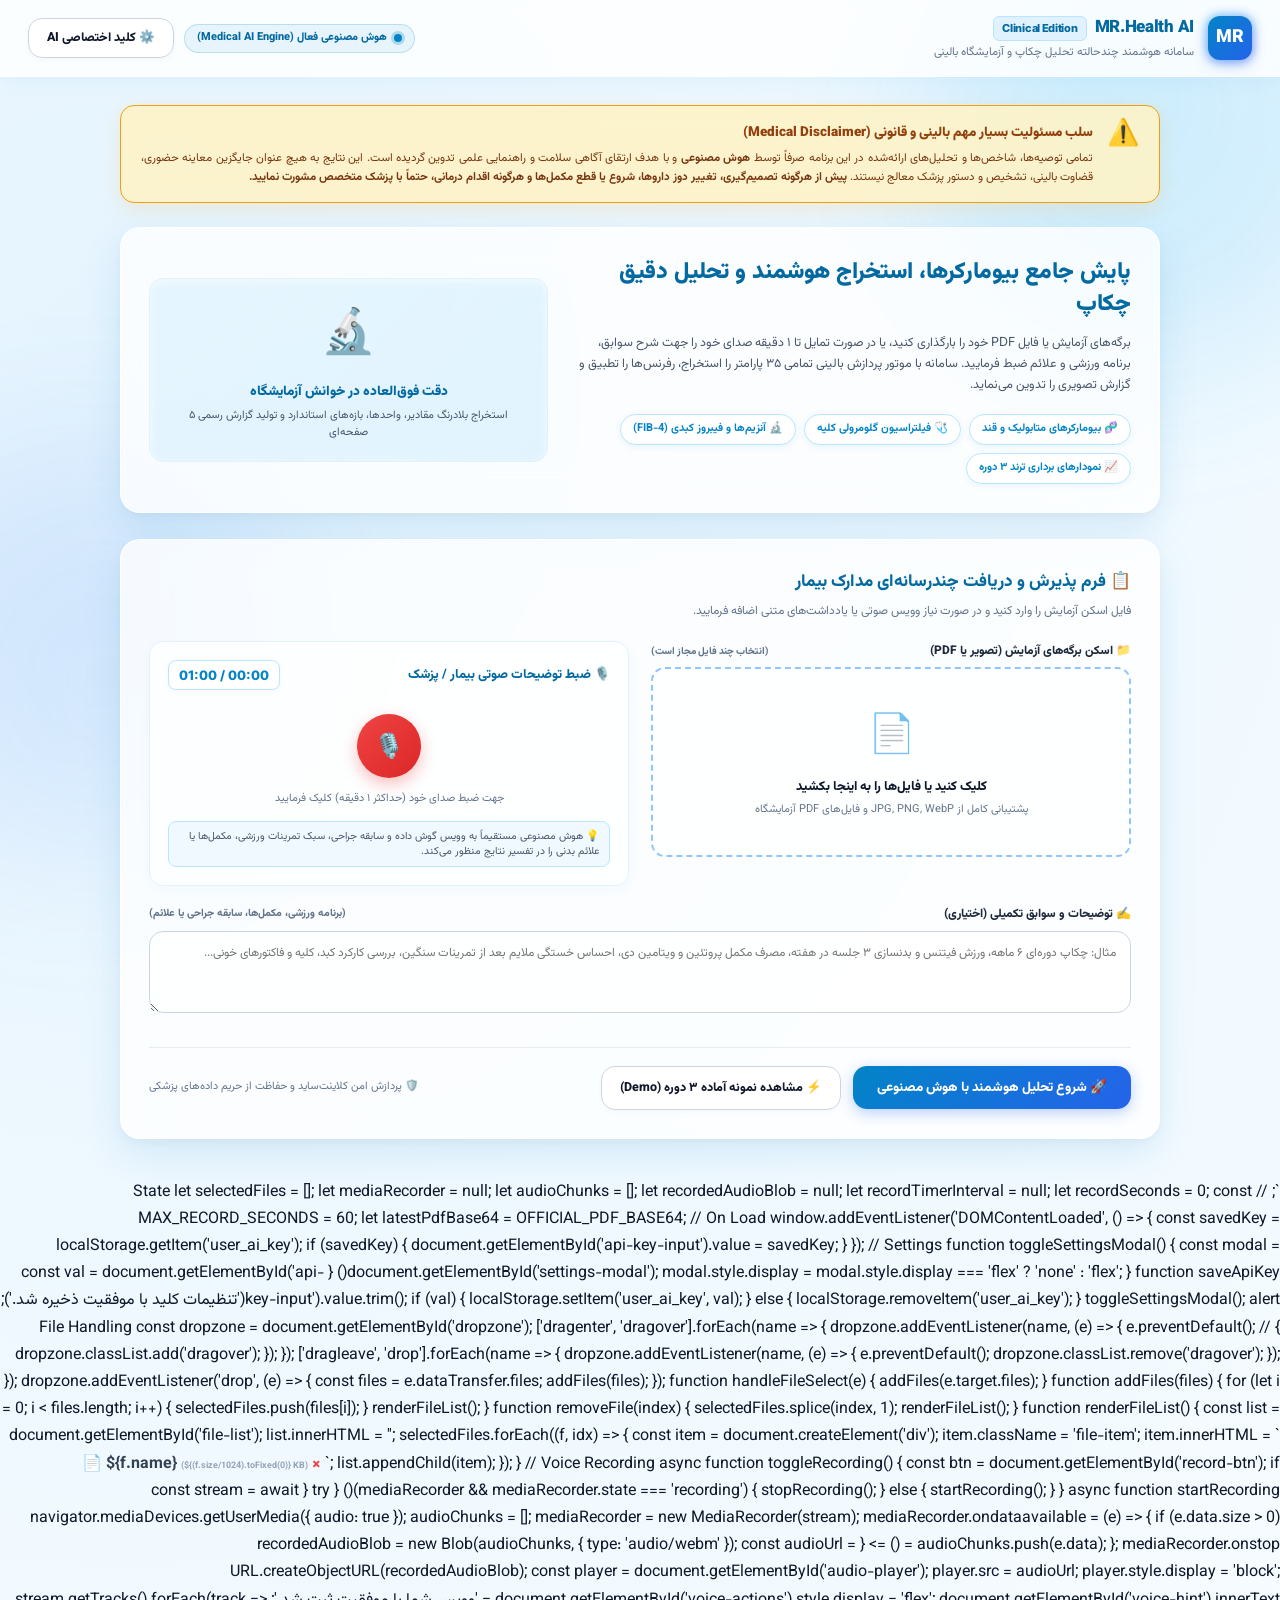
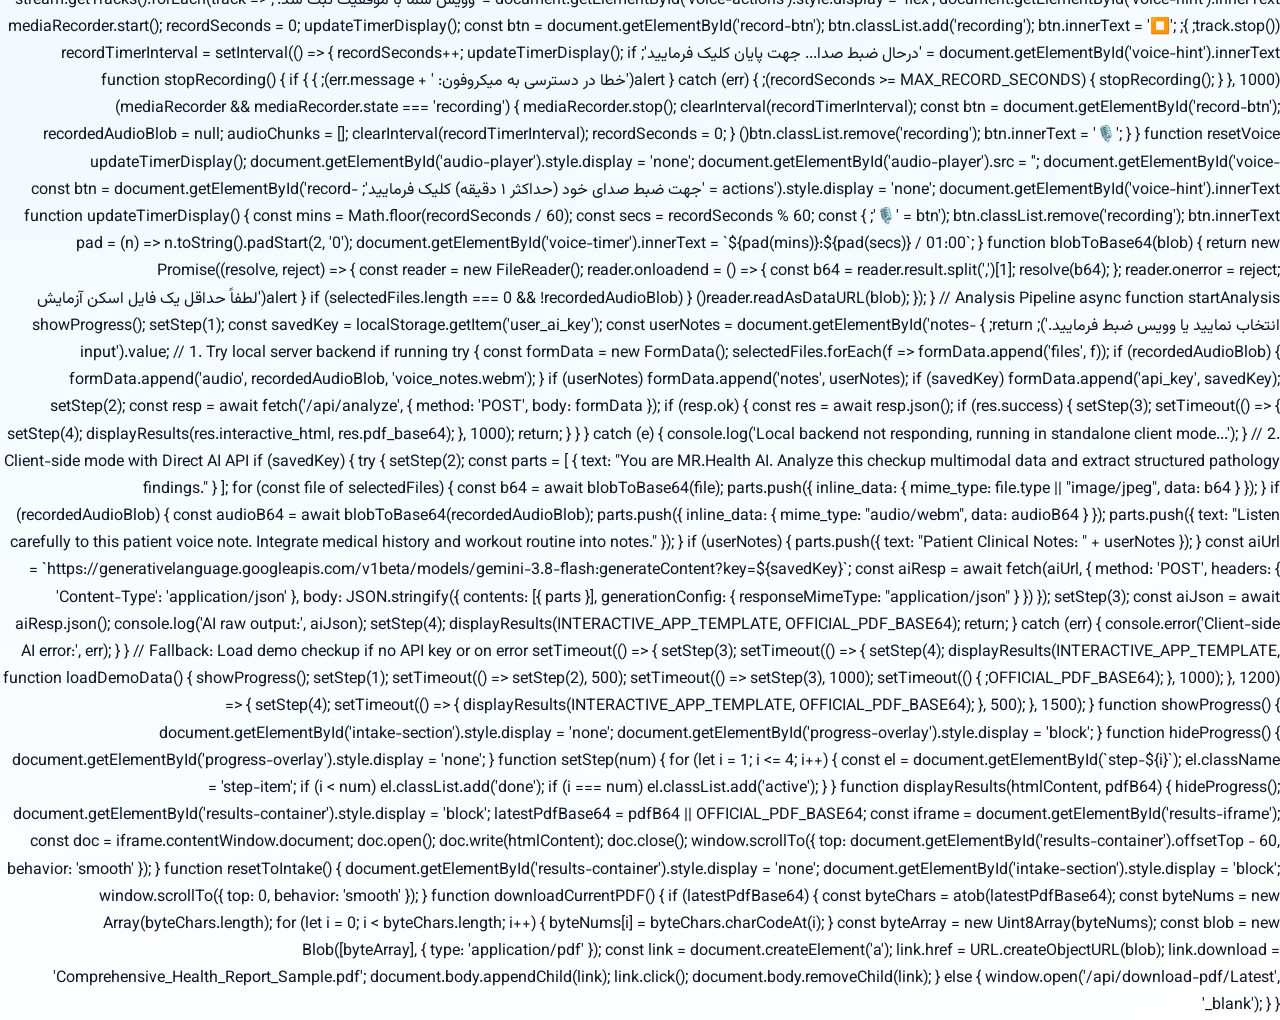
==== commit f97f066b: "feat: Glassmorphism Blue-White UI, randomized sample data, prominent medical disclaimer, zero gemini" ====
--- a/static/index.html
+++ b/static/index.html
@@ -3,7 +3,7 @@
 <head>
 <meta charset="utf-8">
 <meta name="viewport" content="width=device-width, initial-scale=1.0">
-<title>MR.Health AI — سامانه هوشمند تحلیل چندحالته چکاپ و آزمایشگاه</title>
+<title>MR.Health AI — سامانه هوشمند تحلیل آزمایشگاهی و پایش بالینی بیومارکرها</title>
 
 <!-- Fonts -->
 <link rel="preconnect" href="https://fonts.googleapis.com">
@@ -12,22 +12,25 @@
 
 <style>
   :root {
-    --primary: #0f766e;
-    --primary-dark: #042f2e;
-    --primary-light: #ccfbf1;
-    --accent: #0284c7;
-    --accent-light: #e0f2fe;
-    --success: #059669;
-    --warning: #d97706;
-    --danger: #dc2626;
-    --surface: #ffffff;
-    --bg: #f8fafc;
-    --border: #e2e8f0;
+    --primary: #0284c7;
+    --primary-dark: #0369a1;
+    --primary-deep: #075985;
+    --primary-light: #e0f2fe;
+    --accent: #2563eb;
+    --accent-light: #dbeafe;
+    --cyan: #06b6d4;
+    --cyan-light: #cffafe;
+    --success: #10b981;
+    --warning: #f59e0b;
+    --danger: #ef4444;
+    --glass-bg: rgba(255, 255, 255, 0.78);
+    --glass-border: rgba(255, 255, 255, 0.85);
+    --glass-shadow: 0 14px 38px rgba(2, 132, 199, 0.12), 0 4px 12px rgba(0, 0, 0, 0.04);
     --text: #0f172a;
     --text-muted: #64748b;
-    --radius: 12px;
-    --shadow: 0 4px 6px -1px rgba(0, 0, 0, 0.05), 0 2px 4px -2px rgba(0, 0, 0, 0.05);
-    --shadow-lg: 0 10px 15px -3px rgba(0, 0, 0, 0.08), 0 4px 6px -4px rgba(0, 0, 0, 0.04);
+    --radius-lg: 20px;
+    --radius-md: 14px;
+    --radius-sm: 8px;
   }
 
   * {
@@ -38,12 +41,47 @@
 
   body {
     font-family: 'Vazirmatn', Tahoma, sans-serif;
-    background: var(--bg);
+    background: radial-gradient(circle at 10% 15%, rgba(224, 242, 254, 0.85) 0%, rgba(240, 249, 255, 0.95) 45%, #ffffff 100%);
     color: var(--text);
-    line-height: 1.6;
+    line-height: 1.7;
     direction: rtl;
     text-align: right;
     min-height: 100vh;
+    position: relative;
+    overflow-x: hidden;
+  }
+
+  /* Floating Ambient Orbs */
+  .ambient-orb {
+    position: fixed;
+    border-radius: 50%;
+    filter: blur(80px);
+    z-index: 0;
+    pointer-events: none;
+    opacity: 0.6;
+    animation: orbFloat 14s ease-in-out infinite alternate;
+  }
+
+  .orb-1 {
+    width: 450px;
+    height: 450px;
+    background: linear-gradient(135deg, rgba(56, 189, 248, 0.35), rgba(14, 165, 233, 0.2));
+    top: -80px;
+    right: -100px;
+  }
+
+  .orb-2 {
+    width: 400px;
+    height: 400px;
+    background: linear-gradient(135deg, rgba(37, 99, 235, 0.2), rgba(147, 197, 253, 0.35));
+    bottom: 50px;
+    left: -120px;
+    animation-delay: -6s;
+  }
+
+  @keyframes orbFloat {
+    0% { transform: translateY(0px) rotate(0deg); }
+    100% { transform: translateY(40px) rotate(15deg); }
   }
 
   .en {
@@ -53,167 +91,273 @@
     unicode-bidi: isolate;
   }
 
-  /* Top Navbar */
+  /* Glassmorphism Navbar */
   .navbar {
-    background: #ffffff;
-    border-bottom: 1px solid var(--border);
-    padding: 12px 24px;
+    background: rgba(255, 255, 255, 0.82);
+    backdrop-filter: blur(16px);
+    -webkit-backdrop-filter: blur(16px);
+    border-bottom: 1px solid var(--glass-border);
+    padding: 14px 28px;
     display: flex;
     justify-content: space-between;
     align-items: center;
     position: sticky;
     top: 0;
     z-index: 50;
-    box-shadow: 0 1px 3px rgba(0,0,0,0.02);
+    box-shadow: 0 4px 20px rgba(2, 132, 199, 0.06);
   }
 
   .brand {
     display: flex;
     align-items: center;
-    gap: 12px;
-  }
-
-  .brand-logo {
-    width: 40px;
-    height: 40px;
-    background: linear-gradient(135deg, var(--primary-dark) 0%, var(--primary) 100%);
+    gap: 14px;
+  }
+
+  .brand-logo-container {
+    position: relative;
+    width: 44px;
+    height: 44px;
+    background: linear-gradient(135deg, #0284c7 0%, #2563eb 100%);
+    border-radius: 12px;
+    display: flex;
+    align-items: center;
+    justify-content: center;
     color: #ffffff;
-    border-radius: 10px;
-    display: flex;
-    align-items: center;
-    justify-content: center;
     font-weight: 900;
-    font-size: 16px;
-    letter-spacing: -0.5px;
+    font-size: 18px;
+    box-shadow: 0 4px 14px rgba(37, 99, 235, 0.35);
+  }
+
+  .brand-logo-container::after {
+    content: '';
+    position: absolute;
+    inset: -2px;
+    border-radius: 14px;
+    background: linear-gradient(135deg, #38bdf8, #818cf8);
+    z-index: -1;
+    opacity: 0.6;
+    filter: blur(4px);
   }
 
   .brand-text h1 {
-    font-size: 16px;
+    font-size: 17px;
+    font-weight: 900;
+    color: #0369a1;
+    display: flex;
+    align-items: center;
+    gap: 8px;
+    letter-spacing: -0.3px;
+  }
+
+  .brand-text p {
+    font-size: 11.5px;
+    color: var(--text-muted);
+  }
+
+  .nav-badge {
+    background: rgba(2, 132, 199, 0.08);
+    color: #0369a1;
+    border: 1px solid rgba(2, 132, 199, 0.2);
+    padding: 4px 12px;
+    border-radius: 30px;
+    font-size: 11px;
     font-weight: 800;
-    color: var(--text);
+    display: flex;
+    align-items: center;
+    gap: 7px;
+  }
+
+  .status-dot {
+    width: 8px;
+    height: 8px;
+    background: #0284c7;
+    border-radius: 50%;
+    box-shadow: 0 0 0 3px rgba(2, 132, 199, 0.25);
+    animation: pulse 2s infinite;
+  }
+
+  @keyframes pulse {
+    0% { transform: scale(0.95); box-shadow: 0 0 0 0 rgba(2, 132, 199, 0.7); }
+    70% { transform: scale(1); box-shadow: 0 0 0 8px rgba(2, 132, 199, 0); }
+    100% { transform: scale(0.95); box-shadow: 0 0 0 0 rgba(2, 132, 199, 0); }
+  }
+
+  /* Main Container */
+  .container {
+    position: relative;
+    z-index: 10;
+    max-width: 1080px;
+    margin: 28px auto 40px auto;
+    padding: 0 20px;
+  }
+
+  /* MANDATORY PROMINENT MEDICAL DISCLAIMER BANNER */
+  .medical-disclaimer-glass {
+    background: rgba(254, 243, 199, 0.88);
+    backdrop-filter: blur(14px);
+    -webkit-backdrop-filter: blur(14px);
+    border: 1.5px solid #f59e0b;
+    border-radius: var(--radius-md);
+    padding: 16px 20px;
+    margin-bottom: 24px;
+    box-shadow: 0 6px 20px rgba(245, 158, 11, 0.15);
+    display: flex;
+    align-items: flex-start;
+    gap: 14px;
+    animation: fadeIn 0.8s ease;
+  }
+
+  .disclaimer-icon {
+    font-size: 26px;
+    line-height: 1;
+    color: #d97706;
+  }
+
+  .disclaimer-content {
+    flex: 1;
+  }
+
+  .disclaimer-title {
+    font-size: 13.5px;
+    font-weight: 900;
+    color: #92400e;
+    margin-bottom: 4px;
     display: flex;
     align-items: center;
     gap: 6px;
   }
 
-  .brand-text p {
-    font-size: 11px;
-    color: var(--text-muted);
-  }
-
-  .nav-actions {
-    display: flex;
-    align-items: center;
-    gap: 10px;
-  }
-
-  .status-badge {
-    background: #ecfdf5;
-    color: #065f46;
-    border: 1px solid #a7f3d0;
-    padding: 4px 10px;
+  .disclaimer-text {
+    font-size: 11.5px;
+    color: #78350f;
+    line-height: 1.6;
+    text-align: justify;
+  }
+
+  /* Hero Section */
+  .hero-glass {
+    background: var(--glass-bg);
+    backdrop-filter: blur(20px);
+    -webkit-backdrop-filter: blur(20px);
+    border: 1px solid var(--glass-border);
+    border-radius: var(--radius-lg);
+    padding: 28px;
+    margin-bottom: 26px;
+    box-shadow: var(--glass-shadow);
+    display: grid;
+    grid-template-columns: 1.4fr 1fr;
+    gap: 24px;
+    align-items: center;
+    position: relative;
+    overflow: hidden;
+  }
+
+  @media (max-width: 820px) {
+    .hero-glass {
+      grid-template-columns: 1fr;
+    }
+  }
+
+  .hero-title {
+    font-size: 23px;
+    font-weight: 900;
+    color: #0369a1;
+    line-height: 1.4;
+    margin-bottom: 10px;
+  }
+
+  .hero-desc {
+    font-size: 12.5px;
+    color: #475569;
+    line-height: 1.7;
+    margin-bottom: 18px;
+  }
+
+  /* Floating Medical Badges */
+  .medical-floating-badges {
+    display: flex;
+    flex-wrap: wrap;
+    gap: 8px;
+  }
+
+  .floating-pill {
+    background: #ffffff;
+    border: 1px solid #bae6fd;
+    padding: 5px 12px;
     border-radius: 20px;
     font-size: 11px;
     font-weight: 700;
-    display: flex;
+    color: #0284c7;
+    display: inline-flex;
     align-items: center;
     gap: 6px;
-  }
-
-  .status-dot {
-    width: 7px;
-    height: 7px;
-    background: #10b981;
-    border-radius: 50%;
-    box-shadow: 0 0 0 2px rgba(16, 185, 129, 0.2);
-    animation: pulse 2s infinite;
-  }
-
-  @keyframes pulse {
-    0% { transform: scale(0.95); box-shadow: 0 0 0 0 rgba(16, 185, 129, 0.7); }
-    70% { transform: scale(1); box-shadow: 0 0 0 6px rgba(16, 185, 129, 0); }
-    100% { transform: scale(0.95); box-shadow: 0 0 0 0 rgba(16, 185, 129, 0); }
-  }
-
-  .btn {
-    padding: 8px 16px;
-    border-radius: 8px;
-    font-family: inherit;
-    font-size: 12px;
-    font-weight: 700;
-    cursor: pointer;
-    border: none;
-    transition: all 0.2s ease;
-    display: inline-flex;
-    align-items: center;
-    gap: 6px;
-    text-decoration: none;
-  }
-
-  .btn-primary {
-    background: linear-gradient(135deg, var(--primary) 0%, #0d9488 100%);
-    color: #ffffff;
-    box-shadow: 0 2px 4px rgba(15, 118, 110, 0.2);
-  }
-
-  .btn-primary:hover {
-    filter: brightness(1.05);
-    transform: translateY(-1px);
-  }
-
-  .btn-secondary {
-    background: #ffffff;
-    color: var(--text);
-    border: 1px solid var(--border);
-  }
-
-  .btn-secondary:hover {
-    background: #f1f5f9;
-  }
-
-  /* Main Container */
-  .container {
-    max-width: 1050px;
-    margin: 24px auto;
-    padding: 0 16px;
-  }
-
-  /* Intake Card */
+    box-shadow: 0 2px 6px rgba(2, 132, 199, 0.08);
+    transition: transform 0.2s ease;
+  }
+
+  .floating-pill:hover {
+    transform: translateY(-2px);
+    border-color: #38bdf8;
+  }
+
+  /* Hero Graphic Box */
+  .hero-visual-card {
+    background: linear-gradient(135deg, rgba(224, 242, 254, 0.8) 0%, rgba(186, 230, 253, 0.4) 100%);
+    border: 1px solid #e0f2fe;
+    border-radius: var(--radius-md);
+    padding: 20px;
+    display: flex;
+    flex-direction: column;
+    align-items: center;
+    justify-content: center;
+    text-align: center;
+    box-shadow: inset 0 2px 8px rgba(255, 255, 255, 0.6);
+  }
+
+  .hero-visual-icon {
+    font-size: 44px;
+    margin-bottom: 8px;
+    animation: floatIcon 3.5s ease-in-out infinite alternate;
+  }
+
+  @keyframes floatIcon {
+    0% { transform: translateY(0px) scale(1); }
+    100% { transform: translateY(-7px) scale(1.05); }
+  }
+
+  /* Intake Glass Card */
   .intake-card {
-    background: var(--surface);
-    border: 1px solid var(--border);
-    border-radius: var(--radius);
-    padding: 24px;
-    box-shadow: var(--shadow-lg);
-    margin-bottom: 24px;
-  }
-
-  .intake-header {
-    margin-bottom: 20px;
-    border-bottom: 1px solid #f1f5f9;
-    padding-bottom: 14px;
-  }
-
-  .intake-header h2 {
-    font-size: 18px;
+    background: var(--glass-bg);
+    backdrop-filter: blur(20px);
+    -webkit-backdrop-filter: blur(20px);
+    border: 1px solid var(--glass-border);
+    border-radius: var(--radius-lg);
+    padding: 28px;
+    box-shadow: var(--glass-shadow);
+    margin-bottom: 26px;
+  }
+
+  .section-heading {
+    font-size: 17px;
     font-weight: 800;
-    color: var(--text);
+    color: #0369a1;
+    margin-bottom: 4px;
     display: flex;
     align-items: center;
     gap: 8px;
   }
 
-  .intake-header p {
+  .section-subheading {
     font-size: 12px;
     color: var(--text-muted);
-    margin-top: 4px;
-  }
-
-  /* Grid Layout for Intake */
+    margin-bottom: 20px;
+  }
+
+  /* Grid 2 Col */
   .intake-grid {
     display: grid;
     grid-template-columns: 1fr 1fr;
-    gap: 20px;
+    gap: 22px;
   }
 
   @media (max-width: 768px) {
@@ -222,44 +366,224 @@
     }
   }
 
-  /* Upload Dropzone */
+  /* Glass Dropzone */
   .dropzone {
-    border: 2px dashed #cbd5e1;
-    border-radius: 10px;
+    background: rgba(255, 255, 255, 0.65);
+    border: 2px dashed #93c5fd;
+    border-radius: var(--radius-md);
     padding: 24px 16px;
     text-align: center;
-    background: #f8fafc;
     cursor: pointer;
-    transition: all 0.2s ease;
+    transition: all 0.25s ease;
     display: flex;
     flex-direction: column;
     align-items: center;
     justify-content: center;
-    min-height: 180px;
+    min-height: 190px;
   }
 
   .dropzone:hover, .dropzone.dragover {
-    border-color: var(--primary);
-    background: #f0fdfa;
+    border-color: #0284c7;
+    background: rgba(240, 249, 255, 0.85);
+    transform: translateY(-2px);
   }
 
   .dropzone-icon {
-    font-size: 36px;
-    margin-bottom: 8px;
+    font-size: 38px;
+    margin-bottom: 6px;
   }
 
   .dropzone-title {
     font-size: 13px;
-    font-weight: 700;
-    color: var(--text);
+    font-weight: 800;
+    color: #0f172a;
   }
 
   .dropzone-desc {
     font-size: 11px;
-    color: var(--text-muted);
-    margin-top: 4px;
-  }
-
+    color: #64748b;
+    margin-top: 3px;
+  }
+
+  /* Voice Card */
+  .voice-card {
+    background: rgba(255, 255, 255, 0.65);
+    border: 1px solid #e0f2fe;
+    border-radius: var(--radius-md);
+    padding: 18px;
+    display: flex;
+    flex-direction: column;
+    justify-content: space-between;
+    box-shadow: 0 4px 12px rgba(2, 132, 199, 0.04);
+  }
+
+  .voice-header {
+    display: flex;
+    justify-content: space-between;
+    align-items: center;
+    margin-bottom: 12px;
+  }
+
+  .voice-title {
+    font-size: 13px;
+    font-weight: 800;
+    color: #0369a1;
+    display: flex;
+    align-items: center;
+    gap: 6px;
+  }
+
+  .voice-timer {
+    font-family: 'Inter', sans-serif;
+    font-size: 13px;
+    font-weight: 800;
+    color: #0284c7;
+    background: #ffffff;
+    padding: 3px 10px;
+    border-radius: 8px;
+    border: 1px solid #bae6fd;
+    box-shadow: 0 1px 3px rgba(0,0,0,0.03);
+  }
+
+  .voice-controls {
+    display: flex;
+    flex-direction: column;
+    align-items: center;
+    gap: 12px;
+    padding: 12px 0;
+  }
+
+  .record-btn {
+    width: 64px;
+    height: 64px;
+    border-radius: 50%;
+    background: linear-gradient(135deg, #ef4444 0%, #dc2626 100%);
+    color: #ffffff;
+    border: none;
+    font-size: 24px;
+    cursor: pointer;
+    display: flex;
+    align-items: center;
+    justify-content: center;
+    box-shadow: 0 6px 16px rgba(239, 68, 68, 0.35);
+    transition: all 0.25s ease;
+  }
+
+  .record-btn:hover {
+    transform: scale(1.05);
+    filter: brightness(1.1);
+  }
+
+  .record-btn.recording {
+    background: #0f172a;
+    animation: recordPulse 1.2s infinite;
+  }
+
+  @keyframes recordPulse {
+    0% { box-shadow: 0 0 0 0 rgba(239, 68, 68, 0.7); }
+    70% { box-shadow: 0 0 0 16px rgba(239, 68, 68, 0); }
+    100% { box-shadow: 0 0 0 0 rgba(239, 68, 68, 0); }
+  }
+
+  .voice-hint {
+    font-size: 11px;
+    color: #64748b;
+    text-align: center;
+  }
+
+  .audio-preview {
+    width: 100%;
+    margin-top: 8px;
+    display: none;
+  }
+
+  /* Notes & Inputs */
+  .form-group {
+    margin-top: 18px;
+  }
+
+  .form-label {
+    font-size: 12px;
+    font-weight: 800;
+    color: #1e293b;
+    margin-bottom: 6px;
+    display: flex;
+    justify-content: space-between;
+    align-items: center;
+  }
+
+  .form-textarea {
+    width: 100%;
+    height: 82px;
+    padding: 12px 14px;
+    background: rgba(255, 255, 255, 0.75);
+    border: 1px solid #cbd5e1;
+    border-radius: var(--radius-md);
+    font-family: inherit;
+    font-size: 12px;
+    resize: vertical;
+    transition: all 0.2s;
+  }
+
+  .form-textarea:focus {
+    outline: none;
+    border-color: #0284c7;
+    background: #ffffff;
+    box-shadow: 0 0 0 3px rgba(2, 132, 199, 0.15);
+  }
+
+  /* Buttons */
+  .btn {
+    padding: 9px 18px;
+    border-radius: var(--radius-md);
+    font-family: inherit;
+    font-size: 12.5px;
+    font-weight: 800;
+    cursor: pointer;
+    border: none;
+    transition: all 0.25s ease;
+    display: inline-flex;
+    align-items: center;
+    gap: 7px;
+    text-decoration: none;
+  }
+
+  .btn-primary {
+    background: linear-gradient(135deg, #0284c7 0%, #2563eb 100%);
+    color: #ffffff;
+    box-shadow: 0 4px 14px rgba(37, 99, 235, 0.3);
+  }
+
+  .btn-primary:hover {
+    transform: translateY(-2px);
+    box-shadow: 0 6px 18px rgba(37, 99, 235, 0.4);
+  }
+
+  .btn-secondary {
+    background: rgba(255, 255, 255, 0.85);
+    color: #0f172a;
+    border: 1px solid #cbd5e1;
+    box-shadow: 0 2px 6px rgba(0, 0, 0, 0.03);
+  }
+
+  .btn-secondary:hover {
+    background: #ffffff;
+    border-color: #94a3b8;
+    transform: translateY(-1px);
+  }
+
+  .intake-actions {
+    margin-top: 24px;
+    display: flex;
+    justify-content: space-between;
+    align-items: center;
+    border-top: 1px solid rgba(226, 232, 240, 0.8);
+    padding-top: 18px;
+    flex-wrap: wrap;
+    gap: 12px;
+  }
+
+  /* File list */
   .file-list {
     margin-top: 12px;
     display: flex;
@@ -271,8 +595,8 @@
   .file-item {
     background: #ffffff;
     border: 1px solid #e2e8f0;
-    border-radius: 6px;
-    padding: 6px 10px;
+    border-radius: 8px;
+    padding: 6px 12px;
     display: flex;
     justify-content: space-between;
     align-items: center;
@@ -280,187 +604,40 @@
   }
 
   .file-name {
-    display: flex;
-    align-items: center;
-    gap: 6px;
-    font-weight: 600;
+    font-weight: 700;
     color: #334155;
     direction: ltr;
     text-align: left;
     overflow: hidden;
     text-overflow: ellipsis;
     white-space: nowrap;
-    max-width: 200px;
+    max-width: 220px;
   }
 
   .file-remove {
     color: #ef4444;
     cursor: pointer;
-    font-weight: bold;
-    padding: 2px 6px;
-  }
-
-  /* Voice Recorder Card */
-  .voice-card {
-    background: #f8fafc;
-    border: 1px solid #e2e8f0;
-    border-radius: 10px;
-    padding: 16px;
-    display: flex;
-    flex-direction: column;
-    justify-content: space-between;
-  }
-
-  .voice-header {
-    display: flex;
-    justify-content: space-between;
-    align-items: center;
-    margin-bottom: 12px;
-  }
-
-  .voice-title {
-    font-size: 13px;
-    font-weight: 700;
-    display: flex;
-    align-items: center;
-    gap: 6px;
-  }
-
-  .voice-timer {
-    font-family: 'Inter', sans-serif;
-    font-size: 13px;
-    font-weight: 800;
-    color: var(--primary);
-    background: #ffffff;
-    padding: 2px 8px;
-    border-radius: 6px;
-    border: 1px solid #e2e8f0;
-  }
-
-  .voice-controls {
-    display: flex;
-    flex-direction: column;
-    align-items: center;
-    gap: 12px;
-    padding: 10px 0;
-  }
-
-  .record-btn {
-    width: 60px;
-    height: 60px;
-    border-radius: 50%;
-    background: #ef4444;
-    color: #ffffff;
-    border: none;
-    font-size: 22px;
-    cursor: pointer;
-    display: flex;
-    align-items: center;
-    justify-content: center;
-    box-shadow: 0 4px 8px rgba(239, 68, 68, 0.3);
-    transition: all 0.2s ease;
-  }
-
-  .record-btn.recording {
-    background: #0f172a;
-    animation: recordPulse 1.2s infinite;
-  }
-
-  @keyframes recordPulse {
-    0% { box-shadow: 0 0 0 0 rgba(239, 68, 68, 0.7); }
-    70% { box-shadow: 0 0 0 14px rgba(239, 68, 68, 0); }
-    100% { box-shadow: 0 0 0 0 rgba(239, 68, 68, 0); }
-  }
-
-  .voice-hint {
-    font-size: 11px;
-    color: var(--text-muted);
-    text-align: center;
-  }
-
-  .audio-preview {
-    width: 100%;
-    margin-top: 10px;
-    display: none;
-  }
-
-  /* Notes & API Key */
-  .form-group {
-    margin-top: 16px;
-  }
-
-  .form-label {
-    font-size: 12px;
-    font-weight: 700;
-    margin-bottom: 6px;
-    display: flex;
-    justify-content: space-between;
-    align-items: center;
-  }
-
-  .form-textarea {
-    width: 100%;
-    height: 80px;
-    padding: 10px 12px;
-    border: 1px solid #cbd5e1;
-    border-radius: 8px;
-    font-family: inherit;
-    font-size: 12px;
-    resize: vertical;
-    transition: border 0.2s;
-  }
-
-  .form-textarea:focus {
-    outline: none;
-    border-color: var(--primary);
-    box-shadow: 0 0 0 2px rgba(15, 118, 110, 0.1);
-  }
-
-  .apikey-input-group {
-    display: flex;
-    gap: 8px;
-    margin-top: 6px;
-  }
-
-  .form-input {
-    flex: 1;
-    padding: 8px 12px;
-    border: 1px solid #cbd5e1;
-    border-radius: 6px;
-    font-family: 'Inter', sans-serif;
-    font-size: 12px;
-    direction: ltr;
-  }
-
-  /* Action Buttons Bar */
-  .intake-actions {
-    margin-top: 24px;
-    display: flex;
-    justify-content: space-between;
-    align-items: center;
-    border-top: 1px solid #f1f5f9;
-    padding-top: 18px;
-    flex-wrap: wrap;
-    gap: 12px;
+    font-weight: 900;
   }
 
   /* Progress Overlay */
   .progress-overlay {
     display: none;
-    background: rgba(255, 255, 255, 0.95);
-    border: 1px solid #cbd5e1;
-    border-radius: var(--radius);
-    padding: 32px 24px;
+    background: rgba(255, 255, 255, 0.94);
+    backdrop-filter: blur(20px);
+    border: 1px solid var(--glass-border);
+    border-radius: var(--radius-lg);
+    padding: 36px 24px;
     text-align: center;
     margin-bottom: 24px;
-    box-shadow: var(--shadow-lg);
+    box-shadow: var(--glass-shadow);
   }
 
   .spinner {
-    width: 48px;
-    height: 48px;
-    border: 4px solid #e2e8f0;
-    border-top-color: var(--primary);
+    width: 52px;
+    height: 52px;
+    border: 4px solid #e0f2fe;
+    border-top-color: #0284c7;
     border-radius: 50%;
     animation: spin 1s linear infinite;
     margin: 0 auto 16px auto;
@@ -473,11 +650,11 @@
   .progress-steps {
     display: flex;
     flex-direction: column;
-    gap: 8px;
-    max-width: 420px;
-    margin: 16px auto 0 auto;
+    gap: 10px;
+    max-width: 440px;
+    margin: 18px auto 0 auto;
     text-align: right;
-    font-size: 12px;
+    font-size: 12.5px;
   }
 
   .step-item {
@@ -488,24 +665,24 @@
   }
 
   .step-item.active {
-    color: var(--primary);
-    font-weight: 700;
+    color: #0284c7;
+    font-weight: 800;
   }
 
   .step-item.done {
     color: var(--success);
   }
 
-  /* Results Frame */
+  /* Results Section */
   #results-container {
     display: none;
   }
 
   .results-topbar {
-    background: #042f2e;
+    background: linear-gradient(135deg, #0369a1 0%, #075985 100%);
     color: #ffffff;
-    border-radius: 10px 10px 0 0;
-    padding: 12px 18px;
+    border-radius: var(--radius-md) var(--radius-md) 0 0;
+    padding: 14px 20px;
     display: flex;
     justify-content: space-between;
     align-items: center;
@@ -515,55 +692,92 @@
 
   .results-frame {
     width: 100%;
-    height: 920px;
-    border: 1px solid var(--border);
+    height: 940px;
+    border: 1px solid #bae6fd;
     border-top: none;
-    border-radius: 0 0 10px 10px;
+    border-radius: 0 0 var(--radius-md) var(--radius-md);
     background: #ffffff;
-    box-shadow: var(--shadow-lg);
+    box-shadow: var(--glass-shadow);
   }
 </style>
 </head>
 <body>
 
+  <div class="ambient-orb orb-1"></div>
+  <div class="ambient-orb orb-2"></div>
+
   <!-- Navbar -->
   <header class="navbar">
     <div class="brand">
-      <div class="brand-logo">MR</div>
+      <div class="brand-logo-container">MR</div>
       <div class="brand-text">
-        <h1>MR.Health AI <span class="en" style="font-size:11px; font-weight:700; background:#f0fdfa; color:#0f766e; padding:1px 6px; border-radius:4px; border:1px solid #ccfbf1;">Live</span></h1>
-        <p>سامانه هوشمند تحلیل آزمایشگاهی و پایش بالینی بیومارکرها</p>
+        <h1>MR.Health AI <span class="en" style="font-size:11px; font-weight:800; background:#e0f2fe; color:#0369a1; padding:2px 8px; border-radius:6px; border:1px solid #bae6fd;">Clinical Edition</span></h1>
+        <p>سامانه هوشمند چندحالته تحلیل چکاپ و آزمایشگاه بالینی</p>
       </div>
     </div>
-    <div class="nav-actions">
-      <div class="status-badge">
+    <div style="display:flex; align-items:center; gap:10px;">
+      <div class="nav-badge">
         <span class="status-dot"></span>
-        <span class="en" style="font-weight:800;">Gemini 3.8 Flash</span> (Multimodal)
-      </div>
-      <button class="btn btn-secondary" onclick="toggleSettingsModal()">⚙️ کلید Gemini API</button>
+        <span>هوش مصنوعی فعال (Medical AI Engine)</span>
+      </div>
+      <button class="btn btn-secondary" onclick="toggleSettingsModal()">⚙️ کلید اختصاصی AI</button>
     </div>
   </header>
 
   <main class="container">
 
+    <!-- ⚠️ MANDATORY PROMINENT MEDICAL DISCLAIMER BANNER -->
+    <div class="medical-disclaimer-glass">
+      <div class="disclaimer-icon">⚠️</div>
+      <div class="disclaimer-content">
+        <div class="disclaimer-title">سلب مسئولیت بسیار مهم بالینی و قانونی (Medical Disclaimer)</div>
+        <div class="disclaimer-text">
+          تمامی توصیه‌ها، شاخص‌ها و تحلیل‌های ارائه‌شده در این برنامه صرفاً توسط <strong>هوش مصنوعی</strong> و با هدف ارتقای آگاهی سلامت و راهنمایی علمی تدوین گردیده است. این نتایج به هیچ عنوان جایگزین معاینه حضوری، قضاوت بالینی، تشخیص و دستور پزشک معالج نیستند. <strong>پیش از هرگونه تصمیم‌گیری، تغییر دوز داروها، شروع یا قطع مکمل‌ها و هرگونه اقدام درمانی، حتماً با پزشک متخصص مشورت نمایید.</strong>
+        </div>
+      </div>
+    </div>
+
+    <!-- Hero Glass Card -->
+    <section class="hero-glass">
+      <div>
+        <h2 class="hero-title">پایش جامع بیومارکرها، استخراج هوشمند و تحلیل دقیق چکاپ</h2>
+        <p class="hero-desc">
+          برگه‌های آزمایش یا فایل <span class="en">PDF</span> خود را بارگذاری کنید، یا در صورت تمایل تا ۱ دقیقه صدای خود را جهت شرح سوابق، برنامه ورزشی و علائم ضبط فرمایید. سامانه با موتور پردازش بالینی تمامی ۳۵ پارامتر را استخراج، رفرنس‌ها را تطبیق و گزارش تصویری را تدوین می‌نماید.
+        </p>
+        <div class="medical-floating-badges">
+          <span class="floating-pill">🧬 بیومارکرهای متابولیک و قند</span>
+          <span class="floating-pill">🩺 فیلتراسیون گلومرولی کلیه</span>
+          <span class="floating-pill">🔬 آنزیم‌ها و فیبروز کبدی (FIB-4)</span>
+          <span class="floating-pill">📈 نمودارهای برداری ترند ۳ دوره</span>
+        </div>
+      </div>
+      <div class="hero-visual-card">
+        <div class="hero-visual-icon">🔬</div>
+        <div style="font-size:13.5px; font-weight:900; color:#0369a1; margin-bottom:4px;">دقت فوق‌العاده در خوانش آزمایشگاه</div>
+        <div style="font-size:11px; color:#475569; line-height:1.5;">استخراج بلادرنگ مقادیر، واحدها، بازه‌های استاندارد و تولید گزارش رسمی ۵ صفحه‌ای</div>
+      </div>
+    </section>
+
     <!-- Intake Card -->
     <section class="intake-card" id="intake-section">
-      <div class="intake-header">
-        <h2>🔬 دریافت اسناد آزمایش، وویس صوتی و تحلیل بالینی</h2>
-        <p>تصاویر یا فایل PDF آزمایش خود را بارگذاری کنید. در صورت تمایل می‌توانید تا ۱ دقیقه وویس صوتی سوابق یا توضیحات تکمیلی اضافه کنید تا هوش مصنوعی نتایج را به صورت دقیق استخراج و تحلیل کند.</p>
+      <div class="section-heading">
+        <span>📋 فرم پذیرش و دریافت چندرسانه‌ای مدارک بیمار</span>
+      </div>
+      <div class="section-subheading">
+        فایل اسکن آزمایش را وارد کنید و در صورت نیاز وویس صوتی یا یادداشت‌های متنی اضافه فرمایید.
       </div>
 
       <div class="intake-grid">
-        <!-- 1. Upload Lab Scan -->
+        <!-- 1. Upload Scans -->
         <div>
           <div class="form-label">
             <span>📁 اسکن برگه‌های آزمایش (تصویر یا PDF)</span>
-            <span style="font-size:10px; color:var(--text-muted);">(چند صفحه‌ای مجاز است)</span>
+            <span style="font-size:10px; color:#64748b;">(انتخاب چند فایل مجاز است)</span>
           </div>
           <div class="dropzone" id="dropzone" onclick="document.getElementById('file-input').click()">
             <div class="dropzone-icon">📄</div>
             <div class="dropzone-title">کلیک کنید یا فایل‌ها را به اینجا بکشید</div>
-            <div class="dropzone-desc">پشتیبانی از فرمت‌های JPG, PNG, WebP و PDF</div>
+            <div class="dropzone-desc">پشتیبانی کامل از JPG, PNG, WebP و فایل‌های PDF آزمایشگاه</div>
             <input type="file" id="file-input" multiple accept="image/*,application/pdf" style="display:none;" onchange="handleFileSelect(event)">
           </div>
           <div class="file-list" id="file-list"></div>
@@ -572,19 +786,19 @@
         <!-- 2. Voice Recorder (1 Min Limit) -->
         <div class="voice-card">
           <div class="voice-header">
-            <div class="voice-title">🎙️ ضبط توضیحات صوتی بیمار / ورزشکار</div>
+            <div class="voice-title">🎙️ ضبط توضیحات صوتی بیمار / پزشک</div>
             <div class="voice-timer" id="voice-timer">00:00 / 01:00</div>
           </div>
           <div class="voice-controls">
-            <button class="record-btn" id="record-btn" onclick="toggleRecording()" title="شروع یا توقف ضبط">🎙️</button>
-            <div class="voice-hint" id="voice-hint">جهت ضبط صدای خود (حداکثر ۱ دقیقه) کلیک کنید</div>
+            <button class="record-btn" id="record-btn" onclick="toggleRecording()" title="شروع یا توقف ضبط وویس">🎙️</button>
+            <div class="voice-hint" id="voice-hint">جهت ضبط صدای خود (حداکثر ۱ دقیقه) کلیک فرمایید</div>
             <audio id="audio-player" class="audio-preview" controls></audio>
             <div id="voice-actions" style="display:none; gap:8px;">
-              <button class="btn btn-secondary" style="font-size:10.5px; padding:4px 10px;" onclick="resetVoice()">🗑️ حذف وویس</button>
+              <button class="btn btn-secondary" style="font-size:10.5px; padding:4px 10px;" onclick="resetVoice()">🗑️ حذف و ضبط دوباره</button>
             </div>
           </div>
-          <div style="font-size:10px; color:#64748b; background:#f1f5f9; padding:6px 10px; border-radius:6px; line-height:1.4;">
-            💡 هوش مصنوعی مستقیماً به صدای شما گوش داده و سابقه جراحی، سبک تمرینات، مکمل‌ها یا علائم بدنی را در تحلیل منظور می‌کند.
+          <div style="font-size:10.5px; color:#475569; background:#f0f9ff; border:1px solid #bae6fd; padding:7px 10px; border-radius:8px; line-height:1.45;">
+            💡 هوش مصنوعی مستقیماً به وویس گوش داده و سابقه جراحی، سبک تمرینات ورزشی، مکمل‌ها یا علائم بدنی را در تفسیر نتایج منظور می‌کند.
           </div>
         </div>
       </div>
@@ -593,23 +807,23 @@
       <div class="form-group">
         <label class="form-label" for="notes-input">
           <span>✍️ توضیحات و سوابق تکمیلی (اختیاری)</span>
-          <span style="font-size:10.5px; color:#64748b;">(عمل جراحی، برنامه بدنسازی، دارو و مکمل، دردهای عضلانی و...)</span>
+          <span style="font-size:10.5px; color:#64748b;">(برنامه ورزشی، مکمل‌ها، سابقه جراحی یا علائم)</span>
         </label>
-        <textarea id="notes-input" class="form-textarea" placeholder="مثال: ۳ سال پیش ساسی بای‌پس داشتم، وزنم از ۱۲۶ به ۷۰ و الان ۷۸ رسیده، بدنسازی میرم ۳ جلسه، کراتین و وی مصرف می‌کنم، پادرد سابق داشتم که با ویتامین دی رفع شد..."></textarea>
-      </div>
-
-      <!-- Action Buttons -->
+        <textarea id="notes-input" class="form-textarea" placeholder="مثال: چکاپ دوره‌ای ۶ ماهه، ورزش فیتنس و بدنسازی ۳ جلسه در هفته، مصرف مکمل پروتئین و ویتامین دی، احساس خستگی ملایم بعد از تمرینات سنگین، بررسی کارکرد کبد، کلیه و فاکتورهای خونی..."></textarea>
+      </div>
+
+      <!-- Action Buttons Bar -->
       <div class="intake-actions">
-        <div style="display:flex; gap:10px; align-items:center;">
-          <button class="btn btn-primary" style="font-size:13.5px; padding:10px 22px;" id="submit-btn" onclick="startAnalysis()">
+        <div style="display:flex; gap:12px; align-items:center; flex-wrap:wrap;">
+          <button class="btn btn-primary" style="font-size:13.5px; padding:11px 24px;" id="submit-btn" onclick="startAnalysis()">
             🚀 شروع تحلیل هوشمند با هوش مصنوعی
           </button>
-          <button class="btn btn-secondary" style="font-size:12px; padding:10px 16px;" onclick="loadDemoData()">
+          <button class="btn btn-secondary" style="font-size:12.5px; padding:11px 18px;" onclick="loadDemoData()">
             ⚡ مشاهده نمونه آماده ۳ دوره (Demo)
           </button>
         </div>
         <div style="font-size:11px; color:#64748b;">
-          🛡️ پردازش امن کلاینت‌ساید و مستقیم با گوگل جمینای
+          🛡️ پردازش امن کلاینت‌ساید و حفاظت از حریم داده‌های پزشکی
         </div>
       </div>
     </section>
@@ -617,12 +831,12 @@
     <!-- Progress Overlay -->
     <div class="progress-overlay" id="progress-overlay">
       <div class="spinner"></div>
-      <h3 style="font-size:16px; font-weight:800; color:var(--text); margin-bottom:6px;">درحال تحلیل چندحالته چکاپ با هوش مصنوعی...</h3>
-      <p style="font-size:12px; color:var(--text-muted);">لطفاً شکیبا باشید؛ مدارک و وویس صوتی توسط مدل هوش مصنوعی پردازش می‌شوند.</p>
+      <h3 style="font-size:16px; font-weight:800; color:#0f172a; margin-bottom:6px;">درحال تحلیل چندحالته چکاپ با هوش مصنوعی...</h3>
+      <p style="font-size:12px; color:#64748b;">لطفاً شکیبا باشید؛ اسناد و وویس صوتی توسط موتور هوش مصنوعی پزشکی پردازش می‌شوند.</p>
       
       <div class="progress-steps">
         <div class="step-item active" id="step-1">⏳ ۱. آماده‌سازی مدارک و استریم وویس صوتی</div>
-        <div class="step-item" id="step-2">🤖 ۲. پردازش چندرسانه‌ای توسط گوگل جمینای ۳.۸ فلش</div>
+        <div class="step-item" id="step-2">🤖 ۲. پردازش چندرسانه‌ای توسط موتور هوش مصنوعی بالینی</div>
         <div class="step-item" id="step-3">📊 ۳. ارزیابی ۳۵ بیومارکر، انطباق رفرنس‌ها و ترسیم ترندها</div>
         <div class="step-item" id="step-4">📑 ۴. تدوین وب‌اپلیکیشن تعاملی و نسخه رسمی ۵ صفحه‌ای PDF</div>
       </div>
@@ -632,14 +846,14 @@
     <section id="results-container">
       <div class="results-topbar">
         <div style="display:flex; align-items:center; gap:10px;">
-          <span style="font-size:13px; font-weight:800;">📋 گزارش و داشبورد تعاملی نهایی</span>
-          <span id="result-status-tag" class="status-badge" style="background:#0f766e; color:#ffffff; border-color:#14b8a6;">آماده بهره‌برداری</span>
+          <span style="font-size:13px; font-weight:900;">📋 گزارش و داشبورد تعاملی نهایی چکاپ</span>
+          <span id="result-status-tag" style="background:rgba(255,255,255,0.18); color:#fff; border:1px solid rgba(255,255,255,0.3); padding:3px 10px; border-radius:20px; font-size:11px; font-weight:700;">آماده بهره‌برداری</span>
         </div>
         <div style="display:flex; gap:8px;">
-          <button class="btn btn-primary" id="pdf-download-btn" onclick="downloadCurrentPDF()">
+          <button class="btn btn-primary" style="background:#ffffff; color:#0369a1; box-shadow:none;" id="pdf-download-btn" onclick="downloadCurrentPDF()">
             📥 دانلود گزارش رسمی PDF (۵ صفحه)
           </button>
-          <button class="btn btn-secondary" style="background:rgba(255,255,255,0.15); color:#fff; border-color:rgba(255,255,255,0.2);" onclick="resetToIntake()">
+          <button class="btn btn-secondary" style="background:rgba(255,255,255,0.15); color:#fff; border-color:rgba(255,255,255,0.25);" onclick="resetToIntake()">
             🔄 تحلیل آزمایش جدید
           </button>
         </div>
@@ -649,14 +863,14 @@
 
   </main>
 
-  <!-- Settings Modal for API Key -->
-  <div id="settings-modal" style="display:none; position:fixed; top:0; left:0; width:100%; height:100%; background:rgba(0,0,0,0.5); z-index:100; align-items:center; justify-content:center;">
-    <div style="background:#ffffff; border-radius:12px; padding:24px; max-width:460px; width:90%; box-shadow:0 20px 25px -5px rgba(0,0,0,0.1); text-align:right;">
-      <h3 style="font-size:15px; font-weight:800; margin-bottom:8px;">🔑 تنظیم کلید Google Gemini API</h3>
-      <p style="font-size:11.5px; color:#64748b; line-height:1.5; margin-bottom:14px;">
-        جهت انجام تحلیل زنده بر روی مدارک شخصی، کلید اختصاصی جمینای خود را وارد کنید. کلید به صورت امن در حافظه محلی مرورگر شما ذخیره می‌شود. (در صورت خالی گذاشتن، حالت نمونه آزمایشی ۳ دوره فعال خواهد شد).
+  <!-- Settings Modal for AI Key -->
+  <div id="settings-modal" style="display:none; position:fixed; top:0; left:0; width:100%; height:100%; background:rgba(15,23,42,0.6); backdrop-filter:blur(6px); z-index:100; align-items:center; justify-content:center;">
+    <div style="background:#ffffff; border-radius:18px; padding:26px; max-width:480px; width:92%; box-shadow:0 25px 50px -12px rgba(0,0,0,0.25); text-align:right;">
+      <h3 style="font-size:15.5px; font-weight:900; color:#0369a1; margin-bottom:8px;">🔑 تنظیم کلید اختصاصی هوش مصنوعی (Google AI Key)</h3>
+      <p style="font-size:11.5px; color:#64748b; line-height:1.6; margin-bottom:14px;">
+        جهت انجام تحلیل زنده بر روی مدارک شخصی، کلید اختصاصی سرویس هوش مصنوعی خود را وارد نمایید. این کلید مستقیماً در حافظه محلی مرورگر شما ذخیره شده و هیچ‌گونه وابستگی به سرور واسط ندارد. (در صورت خالی گذاشتن، حالت پرونده نمونه آزمایشی ۳ دوره فعال خواهد بود).
       </p>
-      <input type="password" id="api-key-input" class="form-input" style="width:100%; margin-bottom:14px;" placeholder="AIzaSy...">
+      <input type="password" id="api-key-input" class="en" style="width:100%; padding:10px 14px; border:1px solid #cbd5e1; border-radius:10px; font-size:12px; margin-bottom:14px;" placeholder="AIzaSy...">
       <div style="display:flex; justify-content:flex-end; gap:8px;">
         <button class="btn btn-secondary" onclick="toggleSettingsModal()">بستن</button>
         <button class="btn btn-primary" onclick="saveApiKey()">ذخیره کلید</button>
@@ -667,13 +881,13 @@
 <script>
   // Embedded Reference Data & Interactive Template
   const OFFICIAL_PDF_BASE64 = "[base64]/Y/+AAEEpGSUYAAQEAAAEAAQAA/9sAQwAQCwwODAoQDg0OEhEQExgoGhgWFhgxIyUdKDozPTw5Mzg3QEhcTkBEV0U3OFBtUVdfYmdoZz5NcXlwZHhcZWdj/8AACwgBXAj2AQERAP/EABsAAQADAQEBAQAAAAAAAAAAAAADBQYBBAIH/8QAIxABAAICAgICAwEBAAAAAAAAAAEUE1ERYRIxAwQCBUEhFf/aAAgBAQAAPwD8/[base64]/[base64]/i5w4AOxCT8fw5T/h8Mz/Ho/D60z/Ev4/[base64]/rTH8ef8/i4Q/l+PD4mHAdhJ+H48vZ8Pw8/xZfX+pzx/iw+H6PP8ev8PodPuP1/[base64]/pyf1/SL8/odPH830uP4rvsfV45/wAV3zfFw8v5/jwjkH1+MPX8H4cytvp/Bzx/i9+n9Tnj/Fv8H044j/Hs/[base64]/xTfc+rxz/ij+38PEz/iq+b8OJeeYcEvxx/qw+r+HMw0H0Ph54aP6XwRxH+Lf4fhjj09P4/[base64]/4pPvfB/k/4zf3/AIuOVF9n8eJl4vzj/XwQm+KP9Wv0vx/2Gl/Xfh6aX6f4f5C0+L8f8TRAAAAAAAAAAAAAAAAAAAAAAAAAAAAAAAAAAAAAAAAAAAAAAAAAAAAAAAAAAAAAAAAAAAAAAAAAAAAAAAAAAAAAAAAAAADkw8/zfj/in+9+H+SzP7H8PbOfbj/ZV3ye0bsJvi9rf6Mf7DT/AK6PTSfTj/IWXx+kjoAAAAAAAAAAAAAAAAAAAAAAAAAAAAAAAAAAAAAAAAAAAAAAAAAAAAAAAAAAAAAAAAAAAAAAAAAAAAAAAAAAAAAAAAAAOSg+X0qfvR/ksz+xj2zf3Pcqz5PaJ2E/w+1v9H3DT/rv40f0/ULL4/SR0AAAAAAAAAAAAAAAAAAAAAAAAAAAAAAAAAAAAAAAAAAAAAAAAAAAAAAAAAAAAAAAAAAAAAAAAAAAAAAAAAAAAAAAAAAHJQ/L6VP3fUsz+x/rNfc9yrPk9onYT/D7W/0fcNP+u/jR/T9Qsvj9JHQAAAAAAAAAAAAAAAAAAAAAAAAAAAAAAAAAAAAAAAAAAAAAAAAAAAAAAAAAAAAAAAAAAAAAAAAAAAAAAAAAAAAAAAAAAclD8vpU/d9SzP7H+s19z3Ks+T2idhP8Ptb/AEfcNP8Arv40f0/ULL4/SR0AAAAAAAAAAAAAAAAAAAAAAAAAAAAAAAAAAAAAAAAAAAAAAAAAAAAAAAAAAAAAAAAAAAAAAAAAAAAAAAAAAAAAAAAAAHJQ/L6VP3fUsz+x/rNfc9yrPk9onYT/AA+1v9H3DT/rv40f0/ULL4/SR0AAAAAAAAAAAAAAAAAAAAAAAAAAAAAAAAAAAAAAAAAAAAAAAAAAAAAAAAAAAAAAAAAAAAAAAAAAAAAAAAAAAAAAAAAAHJQ/L6VP3fUsz+x/rNfc9yrPk9onYT/D7W/0fcNP+u/jR/T9Qsvj9JHQAAAAAAAAAAAAAAAAAAAAAAAAAAAAAAAAAAAAAAAAAAAAAAAAAAAAAAAAAAAAAAAAAAAAAAAAAAAAAAAAAAAAAAAAAAclD8vpU/d9SzP7H+s19z3Ks+T2idhP8Ptb/R9w0/67+NH9P1Cy+P0kdAAAAAAAAAAAAAAAAAAAAAAAAAAAAAAAAAAAAAAAAAAAAAAAAAAAAAAAAAAAAAAAAAAAAAAAAAAAAAAAAAAAAAAAAAAByUPy+lT931LM/sf6zX3Pcqz5PaJ2E/w+1v8AR9w0/wCu/jR/T9Qsvj9JHQAAAAAAAAAAAAAAAAAAAAAAAAAAAAAAAAAAAAAAAAAAAAAAAAAAAAAAAAAAAAAAAAAAAAAAAAAAAAAAAAAAAAAAAAAAclD8vpU/d9SzP7H+s19z3Ks+T2idhP8AD7W/0fcNP+u/jR/T9Qsvj9JHQAAAAAAAAAAAAAAAAAAAAAAAAAAAAAAAAAAAAAAAAAAAAAAAAAAAAAAAAAAAAAAAAAAAAAAAAAAAAAAAAAAAAAAAAAAclD8vpU/d9SzP7H+s19z3Ks+T2idhP8Ptb/R9w0/67+NH9P1Cy+P0kdAAAAAAAAAAAAAAAAAAAAAAAAAAAAAAAAAAAAAAAAAAAAAAAAAAAAAAAAAAAAAAAAAAAAAAAAAAAAAAAAAAAAAAAAAAByUPy+lT931LM/sf6zX3Pcqz5PaJ2E/w+1v9H3DT/rv40f0/ULL4/SR0AAAAAAAAAAAAAAAAAAAAAAAAAAAAAAAAAAAAAAAAAAAAAAAAAAAAAAAAAAAAAAAAAAAAAAAAAAAAAAAAAAAAAAAAAAHJQ/L6VP3fUsz+x/rNfc9yrPk9onYT/D7W/wBH3DT/AK7+NH9P1Cy+P0kdAAAAAAAAAAAAAAAAAAAAAAAAAAAAAAAAAAAAAAAAAAAAAAAAAAAAAAAAAAAAAAAAAAAAAAAAAAAAAAAAAAAAAAAAAAByUPy+lT931LM/sf6zX3Pcqz5PaJ2E/wAPtb/R9w0/67+NH9P1Cy+P0kdAAAAAAAAAAAAAAAAAAAAAAAAAAAAAAAAAAAAAAAAAAAAAAAAAAAAAAAAAAAAAAAAAAAAAAAAAAAAAAAAAAAAAAAAAAByUPy+lT931LM/sf6zX3Pcqz5PaJ2E/w+1v9H3DT/rv40f0/ULL4/SR0AAAAAAAAAAAAAAAAAAAAAAAAAAAAAAAAAAAAAAAAAAAAAAAAAAAAAAAAAAAAAAAAAAAAAAAAAAAAAAAAAAAAAAAAAAHJQ/L6VP3fUsz+x/rNfc9yrPk9onYT/D7W/0fcNP+u/jR/T9Qsvj9JHQAAAAAAAAAAAAAAAAAAAAAAAAAAAAAAAAAAAAAAAAAAAAAAAAAAAAAAAAAAAAAAAAAAAAAAAAAAAAAAAAAAAAAAAAAAclD8vpU/d9SzP7H+s19z3Ks+T2idhP8Ptb/AEfcNP8Arv40f0/ULL4/SR0AAAAAAAAAAAAAAAAAAAAAAAAAAAAAAAAAAAAAAAAAAAAAAAAAAAAAAAAAAAAAAAAAAAAAAAAAAAAAAAAAAAAAAAAAAHJQ/L6VP3fUsz+x/rNfc9yrPk9onYT/AA+1v9H3DT/rv40f0/ULL4/SR0AAAAAAAAAAAAAAAAAAAAAAAAAAAAAAAAAAAAAAAAAAAAAAAAAAAAAAAAAAAAAAAAAAAAAAAAAAAAAAAAAAAAAAAAAAHJQ/L6VP3fUsz+x/rNfc9yrPk9onYT/D7W/0fcNP+u/jR/T9Qsvj9JHQAAAAAAAAAAAAAAAAAAAAAAAAAAAAAAAAAAAAAAAAAAAAAAAAAAAAAAAAAAAAAAAAAAAAAAAAAAAAAAAAAAAAAAAAAAclD8vpU/d9SzP7H+s19z3Ks+T2idhP8Ptb/R9w0/67+NH9P1Cy+P0kdAAAAAAAAAAAAAAAAAAAAAAAAAAAAAAAAAAAAAAAAAAAAAAAAAAAAAAAAAAAAAAAAAAAAAAAAAAAAAAAAAAAAAAAAAAByUPy+lT931LM/sf6zX3Pcqz5PaJ2E/w+1v8AR9w0/wCu/jR/T9Qsvj9JHQAAAAAAAAAAAAAAAAAAAAAAAAAAAAAAAAAAAAAAAAAAAAAAAAAAAAAAAAAAAAAAAAAAAAAAAAAAAAAAAAAAAAAAAAAAclD8vpU/d9SzP7H+s19z3Ks+T2idhP8AD7W/0fcNP+u/jR/T9Qsvj9JHQAAAAAAAAAAAAAAAAAAAAAAAAAAAAAAAAAAAAAAAAAAAAAAAAAAAAAAAAAAAAAAAAAAAAAAAAAAAAAAAAAAAAAAAAAAclD8vpU/d9SzP7H+s19z3Ks+T2idhP8Ptb/R9w0/67+NH9P1Cy+P0kdAAAAAAAAAAAAAAAAAAAAAAAAAAAAAAAAAAAAAAAAAAAAAAAAAAAAAAAAAAAAAAAAAAAAAAAAAAAAAAAAAAAAAAAAAAByUPy+lT931LM/sf6zX3Pcqz5PaJ2E/w+1v9H3DT/rv40f0/ULL4/SR0AAAAAAAAAAAAAAAAAAAAAAAAAAAAAAAAAAAAAAAAAAAAAAAAAAAAAAAAAAAAAAAAAAAAAAAAAAAAAAAAAAAAAAAAAAHJQ/L6VP3fUsz+x/rNfc9yrPk9onYT/D7W/wBH3DT/AK7+NH9P1Cy+P0kdAAAAAAAAAAAAAAAAAAAAAAAAAAAAAAAAAAAAAAAAAAAAAAAAAAAAAAAAAAAAAAAAAAAAAAAAAAAAAAAAAAAAAAAAAAByUPy+lT931LM/sf6zX3Pcqz5PaJ2E/wAPtb/R9w0/67+NH9P1Cy+P0kdAAAAAAAAAAAAAAAAAAAAAAAAAAAAAAAAAAAAAAAAAAAAAAAAAAAAAAAAAAAAAAAAAAAAAAAAAAAAAAAAAAAAAAAAAAByUPy+lT931LM/sf6zX3Pcqz5PaJ2E/w+1v9H3DT/rv40f0/ULL4/SR0AAAAAAAAAAAAAAAAAAAAAAAAAAAAAAAAAAAAAAAAAAAAAAAAAAAAAAAAAAAAAAAAAAAAAAAAAAAAAAAAAAAAAAAAAAHJQ/L6VP3fUsz+x/rNfc9yrPk9onYT/D7W/0fcNP+u/jR/T9Qsvj9JHQAAAAAAAAAAAAAAAAAAAAAAAAAAAAAAAAAAAAAAAAAAAAAAAAAAAAAAAAAAAAAAAAAAAAAAAAAAAAAAAAAAAAAAAAAAclD8vpU/d9SzP7H+s19z3Ks+T2idhP8Ptb/AEfcNP8Arv40f0/ULL4/SR0AAAAAAAAAAAAAAAAAAAAAAAAAAAAAAAAAAAAAAAAAAAAAAAAAAAAAAAAAAAAAAAAAAAAAAAAAAAAAAAAAAAAAAAAAAHJQ/L6VP3fUsz+x/rNfc9yrPk9onYT/AA+1v9H3DTfrv40n0/ULL4/SR0AAAAAAAAAAAAAAAAAAAAAAAAAAAAAAAAAAAAAAAAAAAAAAAAAAAAAAAAAAAAAAAAAAAAAAAAAAAAAAAAAAAAAAAAAAHJQ/L6VP3fUsz+x/rNfc9yrPk9onYTfF7W30p/2Gm/XT6aX6c/5Cy+Of8SugAAAAAAAAAAAAAAAAAAAAAAAAAAAAAAAAAAAAAAAAAAAAAAAAAAAAAAAAAAAAAAAAAAAAAAAAAAAAAAAAAAAAAAAAAA5KD5p/xUfen/JZn9jPtm/uT/sq35PaIhN8c/6s/p/lxMNH+v8Ak9NL9L5P8ha/F+f+J4/[base64]/l+TzfP+f+SpvvfJ/ksz+w+T2z32vy5mXg/P2jEn4T/r3fW/PiYXn0fn44/wBaH6X2f8j/AFcfB9mOI/16/[base64]/z+xG3i+x9mOJ/1Sfe+z7/ANZ77vzczP8Aql+x+fMy8n5T/r5H1Ep/i/PiVl9b5+OP9XH1fuccf6tvg+9/nt6/[base64]/Y+9/k/6qPtfb55/1T/Z+bnn/AF4Pk/LmUMuA+/x/Lh6Pj+Xh7Ph+zx/Xu+L7sx/Xo/H7/aSPv9u3+y/2X+y/2X+y/wBl/sv9l/sv9l/sv9l/sv8AZf7L/Zf7L/Zf7L/Zf7L/AGX+y/2X+y/2X+y/2X+y/wBl/sv9l/sv9l/sv9l/sv8AZf7L/Zf7L/Zf7L/Zf7L/AGX+y/2X+y/2X+y/2X+y/wBl/sv9l/sv9l/sv9l/sv8AZf7L/Zf7L/Zf7L/Zf7L/AGX+y/2X+y/2X+y/2X+y/wBl/sv9l/sv9l/sv9l/sv8AZf7L/Zf7L/Zf7L/Zf7L/AGX+y/2X+y/2X+y/2X+y/wBl/sv9l/sv9l/sv9l/sv8AZf7L/Zf7L/Zf7L/Zf7L/AGX+y/2X+y/2X+y/2X+y/wBl/sv9l/sv9l/sv9l/sv8AZf7L/Zf7L/Zf7L/Zf7L/AGX+y/2X+y/2X+y/2X+y/wBl/sv9l/sv9l/sv9l/sv8AZf7L/Zf7L/Zf7L/Zf7L/AGX+y/2X+y/2X+y/2X+y/wBl/sv9l/sv9l/sv9l/sv8AZf7L/Zf7L/Zf7L/Zf7L/AGX+y/2X+y/2X+y/2X+y/wBl/sv9l/sv9l/sv9l/sv8AZf7L/Zf7L/Zf7L/Zf7L/AGX+y/2X+y/2X+y/2X+y/wBl/sv9l/sv9l/sv9l/sv8AZf7L/Zf7L/Zf7L/Zf7L/AGX+y/2X+y/2X+y/2X+y/wBl/sv9l/sv9l/sv9l/sv8AZf7L/Zf7L/Zf7L/Zf7L/AGX+y/2X+y/2X+y/2X+y/wBl/t8z9/tH+f3u3l+X7nP9eH5vsc/15Pk+TlB+U8vkB3l9R+XD7/H5OEv4/[base64]/YnaP8vmmf6i/[base64]/[base64]/iQjDgN/kzSYa4y1xk2xiXEXwggpeUEDjLSYxu/v539PX6Z7phplhgEbqnOfUGT/B71RXlXj12szCvHZvQrdguMWFmcU3hnsbukV+S6F7y285uBy9meWlmeWl3IrlVpdyq8uWW8mt9bx3K7l3q4Z7v5p7v2a4dXbvQjf7J7kcPfr9nt+H0K3z+2i8P7X7FLoP/P4S91nqx9nPyn3Rldwndvkvn/Ib9HuDfOQ3/gruq9DgPge3KTS4L+T+1pXfRn5rQ1N520y/[base64]/4Jpkym7Iv848S+bRaKRa5/4l6d+23KdU7995nfCV+qe+Z1zoed+V+iV1BbRq1bpqkX0WtfrC67fLkpU+Tc9/9tlid2NUO3apds2V+06XO86Ust35INqt3zPtMv1XuhDt3R/VX644vog9DvT69LDdfk7v5L4KD/S78fr8uM37X4I/XFjuJ9Cf94KpfdL1193/J50JXdP7jdR/6pVqG2/ePk/cn/878UfL8336o8Xr17OEOUXfL+mf75+9UIc+56ZZ/p6Zp7oi3n2LW5BPRvOFgKiLUbvDdEwwvjllgTI3i7mFJYRZi0tzlDNCZBJnPFvK84sLFtjtyJURZg8HWEcZKuzBF6MaKuz6wJk79dm1yXR1mYFyCTOZjnO3ltwth6oGWfrEYSJI/xSlV8+INqHvEK0vEK0vAAZx5n8JhRTVeGajWghlpH7rFBMP4VlBYVohS3Bsq2vBcoyoZtEK1wl0QrqRYnGuWbCGSHaNoEaVS/43ib8qhGQ8e/dbRPRdrjuVSjLKoJoVa77O5RlO5JoVGuFg6pXD6nA2eFugaqn6uFu8XCP4Yx8H9FvhWX8+3jfoIRlBwYlLKsbtHlQPKFc43rIlEDt9NCjSol25J0wnAmVFGNEOzuiLCNQI9/n9JsTrUGJRrUlteG3mlxbDcqyhiQa14umf3liUMKyU6a++k0pVuQsOyX8Yto5LVEVRDsnH4Ri9LvLvs8Jv6IaJtoF1+sWZVlLEs0nRLssqUSL4szAMoEzyi/[base64]/qUHZMDmUnA4dS171JgBXhSjSVr20Wb9LHoZh8isWheCdChUMpmhyK0GOumkORb242h9IwOZRGIodSDDmUtu5NQljp6g6lwx2K/[base64]/UN6VJ6/cuJ+88vGevGbH/eRVGOuTV9wMZS/[base64]/phTJlrxJn3mjECoACoAAoE7ZD6elQsEPBDiVFhqJiRTIlfoYi3rvkoTaM2vC01ob1Jy/sUKYnQ8l4h6I5lPbQHUoWO5SoQ2H/kdJvM6YkyFD0XB5AAVAAFOxQsEOZuh2KgpUbFSvCp/TZoZgcCiEIasPTWRse+5NXz9qw5b1r+E9e2KFgh5JJhuLfCHV4hxJ1KIpP2YkzbzROUQAUAAVAsWUo2KGMaYcy/Awlgx3Ks8pQVKz4l6eMKUkylEhnGLVh1IZHUBu2P3k5UhvGDmVyMpQzx3Yo7WCNciscShgobu1Qog6F/p7Xjd8+lT4ldoYSwQqAAqBMPVCwQ8EOZap2KDasBEzpuUNRMxSLQ0FtGLVh1IaxQ8EOJYsMJexTXNyhWH59WPMp/bBimqIAKAAKgIIdCnYo052hSKAwpngsT0mSoUQ6w6gNT3Jt+Atqw9nUhrFDcTtDcXiHcqs5FKXx5e4OJYQSerfln7fEp+zvpMhQdKwAKADKtAMFOxTsUKZqh2LDimBKkgwlgUNBbRi14cxrw5vu1oaxQ8EOJfMMJdkOZcDHroQZiu5QuE/pnHr7O2l/[base64]/ufbk9Uxqw9ihYIeSSYZy2ykTb+L0DkXNUMq/7oRSphxUY+xQejgUAAVAAVAma4cyhgwFO5T+DsU4b3R1hxJ1KIFPOajG3aGEHcp8LKCgNoza8JTUhrFDwQ4l1Q5FzVAUh2KoDbuzQzEChTCly31KKqyMM0MBUAAUt4CCHUrSHcoFdigTvEMxPXzdlp8CpqT83/XDqA0vozaM2vCk1oanaocScSjIULLKUDrEj+hYcW2HonoTfk93gim19L+xBaAAKAAKdigj2qGcYofiZoaiYsXvnnsHtdg7lN6dYdSGURue8tqw4xkKdiiO7lCiDqWsYMXNHYoGlCeic08BU5LMG3tgBUABUKYZKNihTNoO5Qo7lCwcylPw8DUnmTLo/[base64]/xtbAAqAAqBM0g7lEDsU7FAy2aHYsOJftThTkv4YihElqA2jNoza8PgzFOxQJmyHYnYoIaw4tkNRM5Tyb+FTVKakwAqAAqAAKGPfoYwsQ8EOBTsUezQvscKZksn/[base64]/D+XfDz5nSgYZCoACoEw7UMa/Q4l4E+xQsEMZzg7FhJWHuX8UpiTcoeTeUpqgNozaMGrDOlCwQ8EOJekOxexQFKA4uENRMxQJlLl/5NtX2p+VB1AAFAAFOxTsUKZvh2LDCmdKsgxFe+9CbRi1YdSGp2uH0nIjQ3nGOxRFnd2hqBkKcyiBTznaS/0bWwAKgAKgYIcy7TuURA7luexQ1AxFxUrp+kJnSs/[base64]/f73L+SKYkzFMkRAAVAAVAmcodiOuxQsENJjpXvKlYCpsTOUNTOMGrDqA2jNiyfvLBDwQ4l9Q5FzVDMPsWxHUrUoQQ+5Xg/[base64]/Lo9A7FcP89zv33qPqUmBlKCCsACoACoGCH8ix2KB3sUOLvUGxYEUxJ+WMoqA2jNozacOjJCzsU7FAGzFCo3pQend6hRB1K4FPqtZmFee3ehG7BcPz/g0XOOJw0/GY9n0zOLAcnjM/SzLKFUwRVdvuzuqJBKnohWqnYYoQKHS+PvQud5FQuCGiMqFrnZ0bVn9qFgfWBX5hTH2b/ClyPrI0FSu7TrETVBv0OOKUQqjenjPbnbyOtNgJOhWi1zVTYH3mVr/lt4nSYSuPDv3c2CxUjoYSajc9WoUqRVOWE8pjuSq14FFWeYnwCjRJKi2aqklO68RGQqhs5tcvvUKj+j/GL8r9NBr/bxbL+Pe9oX6jKKanGUObAa9SLzYOw8TmR8xbd9ZyGjM9R2PgI9anrobQ61jlFLQ9NZ/SUX0YzTf+iYTE+1PtcNovGaKZN0xmr8Tn12xHXQ9h05nfOhVJCddWs/9zvtoiGQxmhxOy0uNkxlMcUyxM2PpecTYZoRngfSijBKfae1qFs6nBChV/[base64]/9j/4AAQSkZJRgABAQAAAQABAAD/2wBDABALDA4MChAODQ4SERATGCgaGBYWGDEjJR0oOjM9PDkzODdASFxOQERXRTc4UG1RV19iZ2hnPk1xeXBkeFxlZ2P/wAALCABpAJUBAREA/8QAGwABAAIDAQEAAAAAAAAAAAAAAAEGAwQFAgf/xAAmEAACAQIEBgMBAAAAAAAAAAAAAQIEEgUVIVEDETEyQVITFCJC/9oACAEBAAA/APn4BPIm1i1i1i1i1i1i1i1i1i1kWsciAASkZYcJy8Gzw6SUvBnjQSfg9ZfLYZfLYZfLYZfLYZfLYZfLYZfLYZfLYZfLYxyoZLwa/[base64]/aLpg8NIlspY/lG2gAAAARJaHLxCKsZSsYjrIqlUv0zVJj1Orh/ei64P0iWum7UbJIAAAB5l0ObX9jKXjP9FSqu5moyY9Tq4f3ouuD9Ilrpu1GySAAAAeZdDm1/Yyl4z/AEVKq7majJj1Orh/ei64P0iWum7UbJIAAAB5l0ObX9jKXjP9FSqu5moyY9Tp4e/2i64PLSJa6V/lG2gAAAARJ6HLxCX4ZS8YlrIqdU/[base64]//[base64]/S3cMLrwpCWJCDyyHiuhz0xdgACdkAJqAEfICtzAxJZiJYVvX1319/M92hRVuLwh4FPXrt4GuHNr/iWrdx1cZVE/0G/ruLy6ujV8PlT3Cr4JrgVMApw/w2rlnJmBXBvjbsawgt+nhhHy+F44QdJ4VoxKJRYT9k+z+F9yf2/pu9PdJuwLYPvK9FYZ+37hJvjZt7ivu2yW+i35St48BnGXgYs2jEeCA7BbLdgO0eWGgxkRbwNDHL+p7P0lICvTomgV8SBgohbUSgSujVwKvhccIO4wuEtE0IM4E6YUMSLrntw/i7Ds+MzAnd+PlQ4n3ukI+cc7jSAuspoVtFxwSRdslhN+ewhSohJoSOCY6JEi/v0Do51F8ZLxA6FVhUQKTphH3usJt1iOs2rVqkrIBGWIFFOS6BlxCmDnuaQ5KEjfOEPHB+CzxQIQw+J0S/pS9pxmEaOC8BDyTllTOEm9wreykhulVIHC7k1sOsCLsBnSeU/1A7I8sauNlAQViKz4hdBPvG2AqHfXaJUHV4CsSsQ0Fo3xh/+V1Kj4NOyB02FcJ0ZFMJtGWgMb0y0l3uaOcLv3BY5g5LCuH0ypj+gKBH0ZBFQ7Z/iuvtkeS/[base64]/vDxgltVQlwFJSn6iF5Fv4z2WsCBISeqy+ubAJypy+BRhBt89Laf3//E6Pxa+f1+/fAfr576VGWlRN2vTrr+vH9cf/b7a1Gb5e+rzWax+XUDR93IOvxYr/[base64]/dRziwmna0DpdZOBkYWy40Uz7iqE3/N95mbB3gVL2jVYsYSEvoodsubIkjtXnm1pcmFpywDt/rlywK3yaLWDu2etbtcLFHdGuKJpg+fBoTn2BrQnZ1XmwulghRe3tY3TwR9v7vLF2YNrPlydhfX8pmUI53RJ06ZvKHt2DU6ig2VyajH1kAS4EJpGWzqx8hirLbJYsdBJ3E9/[base64]/Qjvaf3NO0qtkftek83253Zvrc7eBjkbvbTTPWB1ROXw3g3gIdDb6zf3HzT4rD+zZ89JJ5Mm+c86QdNvyj5nDyrDU/mfk0or5Pjj1kmd6psNXxNPdqi+RqOa4y+1PU+Rp86PAbuS69OW8p3ahyDew3yH79d/[base64]/gcLeTaQtCl+kMUmTM0P/HmBRp0mTbqcnqVDG1KQnSWF1urwPoeP5+Uy3w8fr+P6sTq9/hneQO4lMgtLHr/Eyfvw/PI5wmNGk93F88DomyRS6nug6HW/[base64]/SbtebK65jJYmxt6IjaVUX5e6skq0PEbYIcz8rro654RO0xir2gkZgIyDZRCSsztxPqoIVPUOPyE9KnQEv051845zi0/XM/pTJeEZKlNKSE5xOS+7zehmbI07kOjbjnMjmrlX204giDx0sz65el7fXTGsL9unXuiyetrW6s7nW75H2r03dFfpa6V3Lf34El/[base64]/[base64]/WAPNVtV+dAebHCEzn3SACRcgsQWDKScCcegKAyNn4skBmPGcPvPwamFQ1dPTB5bL9vu1+/aei+vYl5aGrehI2tWX2p1VchJZzkSY+73kB2du+FzffDRW7AWNwCFBsolIWN0EfIgVrOgZCtqiOmPlR0/5jXOKT9fb7YdRxjNSopZ5D0PB6bQNv20v48jEDbmOIzo35MjXLntk8WSwY7u57njvnvYgnN3vidk6HZP1ruaewCfZ97CeFn1M9WnmP/+Cy/[base64]/JFxqxfRgf4vwfCNSzSBMEfaGqRXaxiuzfQ5HFgYDgGr0wq6GSpMILJ6M4HJ+DYT4/X+EafL2P76/i8P5naCi4AzOBCnz9Gm/jx/+vx3ndDAg+x/[base64]/XobiMlcSG3qIdCas6C3ZnTZaLCDNahLmfJRdnbHVSWI0VeqlE6FIg0Zg5rM7Uu1SBok0h8+JdUkdVL5NNe8MkdnI5k+8mGVIkRwksMxXTYZl9Ho+xzcOJXMY2NieyzdYqex9D5icGa2IX1TXZq6W1A3vza1mWSttS3bRcy/[base64]/B1jUadKk6+oloxhTE/QiKaxOp88htL6fr3RdfL2P76/q9P5nqAW5k4gQlL5+jbfx4//HYx2HFU36HOvC85gkU+h8QY/V+vMxwJ6q4UESi8XnhpSvo7etUQWHpzcIXNUGNFWxus4uMnZF5iyq5iy4Gp2Gs3jJzKIWhlhbU/AMgWZTK0dECiUrYJhGDS5UqdBpFNt0hxa185TZUtScntoRC2sxQZMIa1WqUge7lWXSaYhy6RRLp06W0pIgMTaxCLUFWne3rsrnreROdjoNQDg6Na/AeQBguBW2MMC4rWFbfiDYamY+UQGKp6jKRhpoRqD34mCTHTHzSQaYcM6V/aEXTDlEEJusMLCaJ54MWGjVnLlZBTOWTn2y9Iblcn2F3bfXtjiPI0iMvRUdSUd2Ue7OKtmJiLBFmPs15YMzN3yuO++FFXtBI7BJkGwiElYXAe9iBSt6hoIOUZ0BL9NdfuOc4tP1En03ynhGStQy724oOJ0Owy/[base64]/vr+Lw/mewErgDM4EKfP0ab+PH/4/HPK42P/[base64]/xiY5dM2Vzc31/w92b5GdYtozfSW5b9/gmN8jLdv4y/[base64]/5/[base64]/PEBTmPzToXZPPXkfaw4l7AYdqj1MPcR0vHGOzNH/Ny0HSbq6wHmbf5m/WF9ceo7go9ZnrX8suf4DQ+xtu38Q86/+zfCmVuZHN0cmVhbQplbmRvYmoKMzYgMCBvYmoKPDwvRmlsdGVyIC9GbGF0ZURlY29kZQovTGVuZ3RoIDI2MzQ4Pj4gc3RyZWFtCnic7L1ZjyTJkSb4Hr/CHrsbaCtVFT2BAoHMjEjuPsxg2CTAeZiX3hzONBZBzpLNWezPX3yih4ia+WHu4VlkV3kTjfKQtENVLlX75NDVUeH/W8xiln9e1Z/Z27XYUvLy7Y8vf36h1brAV9Vf1vo1luRiXAqtKeAqu+B///Lrpf74y/98+eHXtPzPf3/BbcnmxZrolr/84eV/vPzm5c8vu0c45/1qcwkLkc1rLjHg6t8vf3qx3q3ZObn2j/vb3zXJOrvmiRjyYm1erQ+U42JtWL01OReeSggpOb9YG9dM2Xq3WGtXa52xYfn2ghtdDFTiYk1aY4xk8A6zupKiB9Wv0fnsF+vcWsjj3dbYteQUbcIjXFhDctaEpZSVgqG8WJfXaCkku5S0ks2WFktuNaG4vJSw5mJy4rsprMH4UpbiVx8pOlxZVlNcDLYxYMekby//9uKIaPU+0WCcIwJzTelsJ09rsdbjjc6kkC1oeQ0mh6Xk1TqXvFu+vTgKtFrM3NjVUCqGFkchriEGxzwoIXmDR4a85hzTYk1Zc7YuxHp/I3eJbUf3ziPuV1FKa7Q5eR51fw9ltwbv4jKGQzmuPjpLatyUy0opufrePkMqbnXFebcIF6izoQ+FOvcUQ2nomHCdab6UtIh4QDMUKShBUrFrNMVUNRgip2JWm20qi9INylDREpJWJMphDdZR5AcMpQMjcgqmLEo/KZU1E0WnlZlSXCmnYlmXh+ZTcmvxzi3KRihCOz1by7AmimGNrlqCEL11a/SxynHI7DR1SBIS/v0/LX9ip2DgLeoP9hYB3uKHXyf8p9glu8W54hfyubqNH36d8U83e4/9TP74dBY7Z7E3RkeUVptiEFdh1hS9U0925P3q7DQCRz6tMYQsQ3UUDFhLMiO2XyK/mbyjENaSrFeMYk0yhpJmqaNQVk92w39H0aw5gL0iLEfRgqVarJ1GQwH45kbrmvI+aMo25B3DhmQ02tpk4GKYMkGxYOGFNnZhmvgF4a04kC4D7WlEVuKTRJ7iu55+74jf+zd2JMf2QT/8l3/961//8Jc/LV9+O35++/cf/os1y2+//Gf+779/+9O8OSpLiX1rdJN7+6fDwzq1PbMWQ7C0+LLEQiBjDKsJdllDNn5ZAxHhrh1N9nfJxsWCXYttk1hTiXZZMwVa1pyd5yfsiHUMjr3+7/71/3r/w/Ljjz/8py//5+till/96vPrl5cV803LH/HDFre8v6y+7lHTYqFflHPAgIJzMWemuWxtWdZoQswmu8UWsxYXS1m+vawxRUs+JaaG5FJe1pSNj7ZUmnM5p2UtNsfoPC02lzWX4LABsiueGV2u5BAtFHZ1LroMLQbReR/[base64]/37H75WibYMJC/5ONkd5kluS9atJLufxysRP8at3ycQxuHplSjIFvyQbVmt8mxYm6/nesHrKjgZb6pUpBFsG++KSbFxNCD5PjAaVsPAokYAWifg9XXSg5ZxLnoScbFqt98zArg6gUXJkldqAFhJN+gVaSuwFhyqCVrxj3nedTTavJlvsYpp6E9+dV2eLd8oQQCNHeM8wGKYV72gyLVB99FhjhxEyrZTilbGCVo253lMt/P1FrsUqRdHaem19JmjJ5mzV27GFN6mPvI4SNO9Se3edDWgpWVPUvIkK5J461yqHQPWUqSyNkyEyLYVAvnG87kgN5B7bzVU0IFII9d4qQZAiYVwia9ByrsuiaAV5i3u8XUR7QKPkGg165pgWErY/VUurRoIKuYdFNBe04slkpePkHeZPzTxgCiA5W4JdmsFgB+Md2JmHafGUHbO9ipqNEEu0dyygapjVUEHjv9uvby+x/Xp/EaOvlOEX5EHiQPQrxdXI4MQlySTEeam5ipcTpog3FOaJ39RsFg8rAhFPLIITn61FLN5dlEEtA0Np+opRotYutbiIHqplSBRWViyt2rK2iRG0NTA7ZSx9tczKqNqq2gyyGp+svmKkzYKxSfrtrdsX/jpLfbdprY+8Ef+jpkbBdyot5CVmzDvwZ1hZsaB7EGEPjj+WoDk5uSVmtyZjGb/AftP7EotbYiprDAaLjyurJRcoLzHlunuqO2J+dyPxfpp3xTRo7/U7x1IaJN6wZ1uiegFv7TPWIT0WxjOKs1GNmj8WvE9qdp1EnQvtk4JJg13vg4hvVQtGp0XeYG3wa04AYWQw1oa0Fkd+fGjwuK2NZi3JU/vSwOysjQ6Czxhi5wIT+WtBuNVo7y+KqepmxX/1GpHVNCQlVzV+pQIy01MadNuWfS0eu9sSTV7Wgg8k7Fd3RNnyvv2nLy8//O7/GPtV2/arwRos8Isz4NWtm2Hc7fA1iO1Ou/nwyLZDcm1Innh3siR3x4hwM0YE6Xx0QNQGRLHyKN3DItzMA3oAh3wbkAN6iS35XULD3RiRfYTQQhsSfyCkxWJRunlErH+Fb/7wgGIbEO9bF0ZNbh2O5dEAR7tvMK9jMElZmQOeISzfXpqV9uNSUeDtlUWpJV959pnWKIXBpfb8+60VSfKlIozdpW7wGFdqRiUXlrXwN3fJ2VVGbYmDUf8ij6SJU7H6o1QfW1kS2SE0Up17ZJNspDrHWI2i0XgusWplI1mmQC/SR6VrvR40gLIL7A1avtFdkK+NWsC49PxTkxYwvqIujCArAePSCwIuIuDolIC3FzqjOYDl9vz7ndUcyPkCB5zTHMCl559KmgNYsy+MwCsO4NLzHHBBOJDzQ1TcxYlXZa/iuexUPJediueyU/Fctiqey2NU3GkPRvaiB3PaheHaCwLWPowvPftU0j4Ml14QMCkfxpeeFzCJD8OVIuDvBmfeiFFiwMApCd+IcB+PwSmp2wu+ZX2uQCWlOAGVlMIOqARtC1RS8oympAmoBBW4S1BAJWj49nX6sy/xt28NIKkvxFS/fp0GKkF03jN6OYDKCot7sjNQCTI+gL0CKkHDB/D00Zv4d04TUEmp3qVwSpDwdP25nXgcOUwwJagYskIpQQK+V/SHfjLMBTuhlKCCX6RQStAqEKhABtC2KCWIFVtUgAVoS2z/rShl/[base64]/tIIZaUMnyAPEuehXyluRgYn7kgmIY5LT1ZcnLBFPKGwT3xmY/[base64]/NpQiuzTasrOcxgZXZmJV+Cwipzy+VQbMgjvUNzLEvWj+Jtp2opjLcoianxaOmOoWtFGHM8oUc/MU5J+hubkv0AUEmFHgNUkv6Wx5juRioxpIcglRoy4BHdC1XyiB7BI41MYET3Y5UY0kOwSlIICA/pXrCSR/QIsJIEaMGA7kQrMZxHoJVeoznemUsf+16jObj2/Me+12gOX3r+qRrNwaUXPva9QnP40vMf+17QHFz5CDTHx4lXzS9FQXNAg1+IguYwSa6qc2yWEQeawyRoZuxoDihQjfhhAWs0x/t4UcAazcG1FwSs0Ry+9OxTg0ZzvI+XBBwUmsOXnhdwEDQHV54HLIPGmbHEX+BA8JoDiS5wIATNgUSXOBA1BxJd5EBSHEh0kQNZOJDoISoeysQrvwMsQdsAlkyaAUuQNoAlkybAEpSHAJZR+7BgLvqwqH0Yrj0v4Kh9GF96/[base64]/Mdi1UHD8XdBfYH1eXXC1EKiPxXqUMFlwkgfTRo2EdhsM8IQxO4tsLP4O7izoFHC0s6rTIKLO0nHn4Lt+/hDRPJYhTT3uIXU1wa2+fLtUMFPzt3/4teXKGWeLAVCwWI+gVvhQ0cxOS/+412WtuNMUTs31DF9O83DH6q1AtO4qIe2le1IHzunLKd06pYQbXZ3UV4pnTuj9KfM4Y0h7izthl1vz1bqrTPqkOzjlNU66l1OO6JS/mvXlQUUTqRVNJF00gYUnJoM4HpIb3F1rwMdKJ3gcP/zn//Wn3/71L//7219lDez7lc+/e/nhK8A/Wn6HBYtLbO0SU1rJQy5kl9/98eVHY53/1fK7//sFC4m15DKu/d1/X340Nhv+l7ff1aX2xNu8etu//OH//cNf/v0P//3Lv/3rX/59+Yw7fvv//Ouffvzxh0/f/vq///X9d3/4//66/Pj17etXE1361fKrXy249YevyGkP0yjJl7XkmilSR0lfch3Lxcd6eeyPxruvB27BReMWevty5C1xesvnA7eQHbc4FAUVGzuX6as5MsxPepivYdzyo7GlPuDC272++esRTn75om8pr0eGqJl/TF7pTd8SNrMyzkT+r32zV2Z4x7s3TPn0d8MUHyb1Eqag+LAElDp1A30rxr6WIxrgpsk6xWgqb8a+5YsPcMboqff3HTZGMquJodjcR+7d2xHm5Yl5hwxNJmrd6mI2MXoxtRMT/yD3PtGVm72fxGm/k9Kc80k/dg0x9vXaPDf6fYcvPHLL/JZP7shbfhIenlW3H5sXqhRrEYZJiBcPO8zGvr4d16K8+lB8cumUZp5/wqdprUpp3ML//7uXFVBK9tTAFXw3z5T+0XxiJQ+XV/KvzixlXqNjWoPnZKJS12jzyRnz6dM1NshSGNbkokF3h87IcsQNe6t90eevSk7GBGM+v96yWth05J0T660/srOYFhj7yd9qGjaUW/X82FymBcZ+kbkQ6pnJ5uEwzadXY8or2HqNpdPI882r6Xeb7LRxsvmIFCafZl9pp19vBxiymd3NPly/95Jj3DLl7dDeZ3rTpyNem8pkdGlmyndgxgUj/3zV1U43H3IqGz05wnz1lsyV/rGE2zzZtP+1/si69hO5iOmW17Q1gXJ5v2gi0SSBI7u9DTOubzE3u9Kuhs2TpRwt0fBkb+Xxi8K0YbDp9XvbxIaphz5vb5/V2bccmdVGceLfjUaf1a4js7rHn3xENz5NztYfYcmGi4eMfNqgHPq88tOsXj/EiL/5Mn9uG/SdrPenYcRZawKy6FxCnp3e3X36gn27fEn87qXFZCPg39UgbZoDcFuiigCc+6boscuSVo6d/RG/OD/[base64]/ScaBDGl5ZLpUESZ+AN4d649vL863n+/[base64]/j27q4LVG9hiXSdIX60t05pF9VBVBF3NaQ62rgMZaU6p6y1mursUzOJqv5U2YQRDjOhyk44rmFQVBlfb+6WR1VCUJNhnFQliYgfepz52lvBtJ/vL8rY5VLlFuSZyoWotytvI+Psbsk4NaHuwlC9JFPv3g78HUxSfnHwUrlQxXTlbUU8yi2LHMWBa4mLqxfdkCVBdEgWD61tssyIXspqNNRXLVtK0dUCN0xCLYTDdNSS2YzM17v74jrMUS3Cw2z7Eo2w6f8Y5YbPhfu5cD8X7ufC/Vy4nwv3c+H+u1+4f/uyFq4pKcGVWq9fv923xE2F1olP96TTiFCxsM4ZOlCWFAMnuaUW/vOfjInB2OiMIWPMqzcmvxnrgrGFjDWfezrR2SDjiRchR45Laft7rsfrN0HpQ6DnR7NBDsWxJ1yP0s0hwbui5UduuZSIcyWwfSE3BAafokS57evXntNzDXCdErnMEUZNsDV9DbeimZ6OxHwu52EZdz1Qenu+2UY3y/zOWwD5Y2k396jc9Bb6UEZbgyHvqJMOnI7K9a01o74RwmLRjSLxji/E1VDIXICT1pgdpwqHhI7ylltl+dVRat30Ax/TQNiAo/[base64]/Or+8/q+/Qe73uZEVtXHb+95/+G//+I+SeH1iuwXN6/us8KbDQud2gvjabHe4L+aOHR720dm6aYM3FtKwRgNUJOlcO95DvMVzK98//Ld/+EcdA/t6YsG8MqlgUZ2td53u8xfjvjjjPn8y7ku8Y54RXXlMdLfsZKfA87FM8TuW4rMZx/cvxSUldngLBYOVePztsq21O50EhYu1tgXOA9YLj4PuTAG9rm3JtUH24pLhchn2ayX7NeOT18VUK2twJY5fQm1rOznDltK6cLhxloaqWlFnrPTilkZSBTDj8apURg1EFdWMIY/aG5mZVOg0BuiiHfBIVewQUBfLTUn6swmtiQvDS2MUOBfG+FyxiTFein41pfgiFTv1HBHPTZn73NWZSoNHcuaMcFLuFY7LK0Q2ejAiRRm2SHvMbtaRE/65JBbIdQf9X136rk54jYh/+7SsufgaDp8pF0tysrmeWpu2voLSyq4ixvZxbb+ed3f/qNydMa9b861O7sRL0I2eAYzxFgrG+GhMKMb4t/pJHwh/X3F4l73w6ddDtbyJJK83b8pVH0jLmXMSjyQbbfJUdY53T4M45I3RMqyWS92Yu3wx6cSYz58fn6Z2Nq+06cd+j3Fmc5HtNU22S9lK2fmVF9KU20LavuYfmrp/zyfrvOil7/[base64]/8ipLp/kdvUEt+frncCfRzznqGPWO8u+rz0LsRvditg6GCU2sIIQ9Xdwnr1GhHTNCIRqRq8CF8mOWvNiY1MtPboRib/PW9k3O0bmYDwTwx6kf8OO5lg0soxgvESF43xX+oGxnpjKLfNzOvjNzIB5xDevYnZZK4eWVTuyPWdk7o/HXL287bhCAZ/aXd1uHJm894jDDmbsn7zDodug0+2u51gzGrRCHRsd86gKPsbaQ0WdtJvZHVt4TPTuX+/2p54pfMrB/BkqBuk5BLIst+HlDU5dMItN25DLu8pbP7atkXXduf31ICfixmdBYp2TEwGX+hK4O6LAVDU5XXHLsT5jlu3XYgQZBeiaLJII0UhlMQ9u8ZqzgkX+12IC3GN210I+qvSvAtBe9W43YWEtN2avCNWYtdgUT44bg7AuBkJkXeEnFfnuR2IHk/AsX0lRtJjDxWbmPdajSjs4Ls7rW1G5E5ZqOUVakWX4Uyr/xi52ijIBNWWQlihdiTCNLUjEeaq20UM6kUismlMIl41fq0tfaKzBp3YkTjgQ8d2JOXveUdypf/IqdXaW7Pa8L2xFW/DahLO/5MtyWvFVXg78uX7YCqedq/dbkeM+VyDzmXNSNBIZaoHqUv0waV6CmbbcgSAmT7n7JcPgBFh0+lm65q94bMQWnF6oC8meN9m7nM0UuYcfDDxlYzzn4z7+sa/w6fX+t92D8UVbfxT2N3UqiPR8p0MF8S3K1z5wCqQR+CuLgLy91gDOkn5xpw9miUxrTvRnDPaKm38fy4W/Ze4qV13zbl4pFgFOxx4HiFU5fyd3a4IcG4WQeKKmPeVw7k1Fm55pVYYF9a09/4OOVJb7+/IAK2evX8jTt5faM37y53KKY5XaO85hjN72jF07ZXHFLX/tltPD94O9zsYJLyVm0UG8haRlh6QyFXGPsQ/pjjrzN7t50wHvT6Zv2evH2/3+i65FmX8nl7fJXStp8nrIy/QGdMzbx7p7R3OP47Td++NH58/TZeCO5aJy+Wz6PFxoNXIPdWq59oAHIpHTOD+p0PznMqSyyFu3lHSPbci+cCim64sug45HYSYkiy8ry2Snyl4X5wsoPULK+IkDl+c/MNr3aA4+IIAaxp3EB43L7tlTcagnkBWXV68eSHvLRXuWYGD6+k0dQWWv8cKrEhjgQoOGVDzEhxcWMNuCQ4ur2GzBAdCToxeggPFDkHLAuO3y/L7S0YOfY5qAc4BQcQyrb85mtU6g7oIvRmIBNiC0x3GtkG++2R7IbS+9gqpLr36774sjaerxWuMY1rmxojVgjjmpRZOv11gv70In2TRFW7KvcJ1eYfIR49GJCnj1krRpjfryX7VDei9f2zVtX/Pq26+fdW1Mazh+y+7tp6Npj+0ELwOuX5wBW9MSMaE77AEI7WNQtEx9Ls+uG7J4j3WVuMO+PYeXPnDTa4+1Lzj5vWr3NmwVG0lTuKAnPcayCo49VhC+R3J+h8vPNDbmoNAJ9I+ywboRCbcZFMnbwRoJhhzmVIEv5K7eAM67VEIfqT/vX3yt7zQ2jXPD9gO4NQDSuDsv81UP3+6dqMzoX1k3DDd7U33THn7jLum7Zxp2NGYNnIeP78Z18H0D2blNzhbCAJnj/xdjfPGNfuUaIMIr7lkHKg4x9RxMl2JaUKaI84OdEEFy62kSI+Ng8/bDdb7i0cW97SZ8gXRkoKN03iBR+mWM2kOqSMGFJOdN4DGMUiskYxOU5spIdXNlNwmu43xdNmUyDj09kVGLBsdmZdsiGT+CsAefNIR9cFOHVEfjNdA+RDSjKkPgWr8vUte4fSTxpzO3D64o6K/4x1VuSMx0NvVZ+7f/V3R67j6Of0Q8fPwqe6jelz9e+2p0ki+/glhjSlRy+YpMe+mxMC4UrHRSIPvg/3CLobOv8P2cMbhD0X3f5IGVg+L5Zcr2Yp3hPdd5iMNTsX2f/y7jVDjtOeih329TOOebIKWsHw2meCaCc0TPaKPZ4tW7yhVdTiwI9vkBUb6DrmMlztM3+LUjnXnvqMm9pE6+tYbyqFofy2A+OoRTvX8rw2xWXI0aFyAM7j/2H+bsrzz73r6tTW5npJMC19AwfKpVHxUci5MxGm9uDPx6dtcOMbkFNHQxPBB1Zmv5IJ4UHBWcvJMwznBIEY+LJmI7w58pLBjMk5Lzrg28OHDkYk4LtlZJuKY88yNVnBecrDtATjUODIZnXtzvRanH/OBOXxicsRTIx+UzDT8MPX+2M465+4NaNmQ+NJ62DmIeLy3TMRrK5HPTOb7UzvvHFSMOoF/qR14DiLmFzwTMW9u8wBWBD6jGgzmE8+5JUQ2eBSI9chzEPnYZMfEwsciM7FyDQ8oLCFiMh+dHJbINSo49ZyJS7Sm/apH3Nff+oj7SpEj7tXD5Iz76cVyyL0aZD/eW01GzgGfJi5Hhiseydniipty1L1mvBxXrmQk55oracoR6JPk5bR0pSRyrLpSp37i/aR4cuS9UlI5012psxz/Pqm+nBOvzEQOlB/[base64]/Nla4Sa4qNenmBZl0iFVk26/[base64]/rEREC9rYZN437IiXcflrdW7klzwXOcPpcPWOtbGXOfP5hbeUz9Q2dzcVz0wV8N683gQobTpw3Xxmgi7WuRTg3oBK/tB5FpeBz14WdEt++rFma3ec8XhHk5bN7G4+JuW7NQI8e8TcHZhqDD1WdRhTvYOV1/rIrQbNylZTjFtWi9AcPMKOeCGOMB2pS+FEHw2z1sR/9Kqq1v/1TRIRA3pcjWIPvOXc4bzRcVNNkgfFnmD7u5ND81dO+41YB5CdNB7IyVA+9Iei5jo2ABYx23po4IbWkVk+7Lrg+4p/[base64]/on74L5Fz6l2y9MO2MfqB6DHl4mGKdfGQzP3tv2yjY8FLHZgNbcaiKo/[base64]/GhCOphocBF0vxaEBtaIUMEcYMBhsIfvzHP0wYZH8pBsyiU+kltNTNDqZ/fceI7qFRVcUgINHzSk5YliOjoP4s9lIoTJK0iILLrVqoEWkjE01RaBzKACq81FEQgGhOiHUpFP2atBxU4yWQhIAJRCWJITCoVqVQmBzJwmqzNM5R6Zskw4k4o7Y6O/o3fDSpQTxNMQb1Z4w9qjAOqUJMRTEPmrdEPxSJBShQzBVNRjNf4i8hIoBolTAF1RO4a/[base64]/8e4UFhwSttR45AQSdihwGxWo6SjNihPrLqCDy1ifPYI/DU7Ucf3RGzOguC8bFSra/fofOg3PTuD5W8PpQpjwyx/Xiw0aGCMuGwgGrf2HNxEzM70vt6I8ojodSzEnhYZC5dicwFa1fDRdkj/mU+WeO8awX5xRKRsQOZbLyvWKbq9UVf0BzsQAgvEK2OOwAdDeHlyyE8tLVwZQou9sYpOLqIkHawbZziV5tiwlGIo3FKNPHz6EZ2S9AvGN+CfvUXcVkqcdwg6YBRwOZ1G/QLvHnNm5gfqLuYH4gIcTgd1QLxRMwPPhNXeB0tAxExFq/jauxdecHQEbiAneo25Aci5sL3o6VwC/mF5FvILySvQn74axfyCyngLMgSNi9MYRfyA20X8gt8DtMu5AcyImU0MSdFhJI4NilsTPFUyA/k4iilSTogboO3nBjGgb/6q/DE4z5QpB85Qkrq9Tr8pIYqoSo1KQlqKQboAJhilgTLhKsjqKb4r+NvSlYSq1PilKgeS5v3DawB9StBNENdKDqkHjnUbXq7aKYMVFRYTUjUfZq8mIZilBiRYumwt4n7yjRFUsqIRabN2h8R/Lu51cbV4F8wudUl3xj8u+MQxDvWu5/o3MSP1BDWZCwT/WeJGxaca0ewmDVY5wNOla3pOqYmrWCfTFjUln/eXnIsl+uOrLE7yhBv2fA9IOIZcHhi3bePiKdDt3lrTCwjoGlevxjzdfTPuC2YSVGAyvabgcr+e+AbTABEpVEQEE/UMzA5ResEWwEJ7pE0BgPiCZSS2zxsCxpAbIf6CQgE4omCBpC3MCVoW5gSTSb25Qyg4gKvkS3uR+G9mVLlQdyXM1Cs49O4GmiYyITAgbivZqBY+RM0sAfiDqMEETxPM1hIscpnKkAAEZLsyCRFwSh9AxEZukiWP3A7BX/zV/AEeCbHX8ybF4OMj+sZSEVbzGRbiUOHXBPxF/umngHkHU4J4g6n9An/HhoSPPBhLLch5ElIIAKGmDDnxKeTmy0+zUu793bCslNgFGQqZwARiEnc4OMpcEFDmLD0hCvIhAl0T5Hz+dMGoE91yc8TmJ8iFwmo8iAmFe/iJjqA/c62oIGJu5hDigOubL95I6IuFqhDnqowERnBhJ/IWAVqkUkpTEYYMME3wiwF9QhbFSjUREAb/[base64]/3Cc7/w3C889wvP/cJzv/DcL/yy9guPCXJac6Up4Z1RTsqplzbdG+U8W+j1443npaLoodYQ3BQ0O9BD9++nWdgdiOdPVGD4ES7+RLPSpSLeHgl0Tyc/0NcjA/vudYvW2CvhUSpl3URHfTEURr/hC4FOb1LtqHsszGmNuxznxLFcrdR/xDnpc49z5uCCHPFwMc7Zo6M3xjkppxbnrL8Q56Qc93FOeDIEU7KOpFFNAdoWN4LM0T4doQNxV9wI4olAJ+W8D3SCuAt0grgPdFIu+0AniBLopGJaoNMH0wKdPhiOCPGf+GMX5/SIT/lUqyHlfSBv45ygIWY1zcEHdyrOCTJCglHzBsRdaSOIJ+KcICMWp4XDtK0YfaAW5qy/[base64]/TV2Jy45nB0Xb41TOe8G7Bb+82wG37j8zvrb3W+gML0Ue/YL+2QNyYnBtQaUgDKDngDEd8gbkYfnKc98AbirvMYiEBdZvgDVHwvkYZKQMSH1YS8cR/1HfIGKl+gsRoQOQqtQR0Q8Vo34T/Ohx3yBtoOeQMRs95Ab87HPfQGIr5rs0a1QGSmzwiY82kPvYGoG485nwf0Br516I3CDL3h7x30RuEk9AYyPg/LhA/WNceUCUkMJ6E3kHfQG4g76A1N9/fQG7fi30JvIG6hN9BOQG8UTkBvIKKZVZ6A3DBwnwnzDSegNxCBJuUJSQ7xRFEBqDvkDUQgGRrIDvFUUQHIwEfCBI+HE8gbiB15a7/rahr2yJt6qvqolxFMAICMVbCCcAJ5k/lP+IOwSmEV4QTw1gSwwT9EVAorCSdgN6UAE/4SdrCb0imF6Ij6TehPOIG7KaUWRCmcxN2UrSigSqxKQVrhJO6mrFVBZWHG3djcG+7GbqDhbspFMEX5EXmY8jn6xco/ySCVJ5PpdK83z1w5yMEkcaTCTOVyNeOVexYhKUc+pCkuX4tdrQ6iImodEWWSJUfrnVqdREP7Oua1Lvc1b9N2rK+PU4FBX0a1LfUVN81mJ4uzWKhaxYcpy4p/b6juuWd47hmee4bnnuG5Z3juGZ57hl/enuFR4Tp/a69SHF9XT2gekTj7Vm7rVRpXf0ez0k1A66eJ3pw6MelwHOcIgjad4E1vR/Lh70HQ/DSwMs/qYBXlHe1Q75DZdy/7syZcCWy5aOppVBLYMm404cxrLISDCOWEts8tnuSjmY4o/1ShSrcGW/RJ5Py4/NqrCH0pwbrt4y4H0Fwxa5ijb9dCaPFyCM0VmkNyOCs9+MDnpaMTKf+XafGeEFkNyyBEVn8hROawaaiOTmIrDvuLbYgMxBMhMpB3ITIQdyEyEE+EyFxI+xCZ48LYTf9PEE/0/3ShdnQPOr4FosTIaq9NxMiISouRERWJkeGPXYyMvDkVIwMZkQyawnfe7IsBydtTQTKQd0EyEBF0mWoqQUSAxm7Ckr7GcuIUwvT2RLCTI4e8ueRfnEyqLpSQinqkBF/k9VOgRoaqgjoyKRX+EQZMoSJhlgorCVsl/iQSmEJVIi0V1RryVOEvKm3Brk1KHWt83sfJlA7JE5W+6bcr3RwDVUosM1IKr2evjEM4pcxIeKpMTvNfm+eQlTbkIdVu8Q8JlKWHB8pcKGtpVv6YQNnFNpknUonMSskndEy5aSeUdXEhxf1q7g/sxz6+ml9sSvqAOJwrZS1zvSbH34i4TA6VcuZr3vX+REzORyuxONatuhwVZB9yLG5LbIuUdXbgau0342r4jR15cfpTnK+g4GzSX+2gYqOPnb7+xGc6PgpUWyLQ+OuhaNgA1IasTBiDdY6/[base64]/1k9opV2qUKU7X/1RLQ3lqkpT37kKteBrQK6EVD9EUvMKJafTmysxr2tWtSWb3MiXbrRVFbgl5CxWr0YjvMS6/M2hT1Oi5mq9f8YeCyQWi7WtaCtZiSW4YPfwJviSp099xiPLcYzy3Gc4vx3GI8txjPLcZzi3Fli/GoSF++szBPgV0nwoEWgdoG0vR44LHU8bMn9D028HXlHMC3bOxbPIlI7eea4HizbrWK82dsSR1rOhxFtTmsmmUHatfmhmI3dnh9YActVJvlK+87ewrijwOYfFw0r1yJ5sGwyhzOI2DW/Xy9r28Hz9dj+YcbmnNaay6H3GzKa/Cb7px2HLBn44okhmJ2LTpptTH5bHSLUYnJMfdq3mAp0dYvki2xA54ckUJUrv5CVM5S7pEJFcyxVHpoSsV9QG2xqSlIBHoLTqmIEqgcfLA6+ARqC09NkSr80S+RsBZ+IgBSdACM7wu2uE0FG97SRyqhNVD7rDyq1lyLz/WI3Tt+1TBGjeBZbgA5x/hwZrHnbtRTPNDWrpJxih3a2n8yT1FGy70qyW4ikpb7Wk7hOdBqqEeHOS03y4xuExK1cR+eY+Iu0Gp7r876ixNI1YUSyGmPnHp19tf7TXhIhqpCSWNOKuYk05/iU8IqFcsSpkrQq/F/Gx+rovJliqWJNFXUzfZenawAvOHWmiFXai2Sh2qd0yNQCjoGq1VZpqUVX/NAm4kwTJuUsFYboJbDZK5DaJNpD/l2J9AgDctewgW7rBEbUPiPLe1MmM7aR2wzTgSDrKd1Lmo7ts24o1f1Pcf1ncsaemxJ/+sUsjvUQv3cyt/2P69fr20dfpKm5jRV5ptHzOzrDT0V8DWU+auux2HvabFw6BzJC4lYr2/[base64]/zN350Tdmit6V+pM25pTf2kTRPKaU1Nc55KHKy1/WN5Rk9RSUuZm3wrrNXa8RmucFnr6jf7BsS1rgI+E4gIascCFDpsXYWRNkpgLTHMQBOQCCogCVcm5bJUm3mljSpaYuCrpElxLTEyYqd+Xtb6Cib6jUlYX1GXCU4ElUE6jdnzfsWT2dgk6Iz8TMEAEPeBA+sHpNh+1x2Oulogh/bcOQ25jcI1sFCwDDViAT7U5BRGolgxISqKcQp/UUxWWE0TSdikbmsBKhRICVshRko1JnxJKZKAUUrnFG6lFHRCuZQ6K0xMqb7AZ8pOJqxNWZVC5pQFKhRP2euE+CnrVvig+IDQz7DqcGMcYKPyJ/[base64]/xpagoOtUWdbz6C1N5REnrHUZCqyIPyiqL6bD90xuJ36O9p6Uo9oNelgF+49C9+diPmearo459VzUf4rOO+tXjwC/pr3nuWoDO9ftD0QGXhYMYmqtUidHP5YI3QhbSJlXGEbjoBz9X4HJ/aJ/[base64]/jgkpWEkQUaUq4sW6ZOYOs5wGKTqj45VAeHegcejYHRYdOqvjpUF4VaBVFn4KyYhQqgNuNR8V5xcymmLAySQlFKuOVSLN5WMWg1b0NTtaXeWw/pz6ZJaGNo7EtaGXRmqHmjvTK7a+v15J9TnaUXK0p82Fvnz7VA96+2Mcv3fcc0PvhXtyH9jwX0rHqic6Pb+F9Tzhy2vqYQ7ec61E6r9c+urSsvrf42hEvrdfh3tb6wrMfvqIljN0cERxaZD2N1vp3VMFe7Mp6/8Y6Tf0xwjbMiw29CzfU3JJZoykALm7ajj3sKPKP5fH9Bz6p3b4+T2k/ek7BnNpwh2M9IrOPH9jwnfTvljLzR2SrXsskicKanhu896IJsGxN5exu1H0eOZm/efnNy58Zz4wlOeyw0W1scdzTKhe0irB5zSWG5S9/ePn98qcXa9OancO11uKs2BSQoynUWB/xPmghLzGX1VPAl5stK2IqHsSwpsCd1Rw2mzm5JWa3JoO0t1oq4H2JxS0xlTUGA3zOldWSC5SXmPJa+8zQ6j2PvpO4xsPh7TRoKFrxabWUBskRNo34qJMXOPRRy8nEaSwOveWKs1GN2lHIeLGaXSdR5wLf2UiDXe+DiMXTgtFc/tLeYAGM5YQmFTIYC8ywOPK1AKaP29po1pJqsUmbnbWRu3Rx/UznAhM5JCHcajTUdAymqpsV/9VrRFbTkJRc1fiVCshMT2kQ9tXQrj8jg5h3tWapv3a6+e2PPRHQotfH6vqeZUcU2O7s1kW3HjrQqSNv9s8RERIHRAxg8a5Th+ohsb8zb+808Wtr15RDKGG0cUKPd5uwWFHdmcfqrGxZvUnOyYX5zdhU3URafQkRx6jrfyRXn1aoPTVc+Wi43D/j9MziOBJJeHKqy8ZhBPLIduyn2fSd9cjOr6mWHwk0auxraRuwq2dA3TGUczubpnhnVf7mfjWndusn5O4jkH8R+rHNupvk9nZksb9jf3DPd+e9/L23nklh1Cf5S8Wstcinc/ggkD0n524/bTd1L2enVe6clvr+PDktV+JaTy0TzTGH5jVrzpE936bFEWpayo0tjs56gCv8c1fOnzvFGoa0GhLUeeNMaIU2PoaQotuFXM5UjZ16Pjx1O5FlPP+LubIknHwSzo6sHauGz/8ebRvvCP0omec1Jk8oDHloxOOsyO8tOVAvPO0JzKq9wOuR77A7nOYGOTqURT7jU1b5mofX17krYdcjiy2zt2w3MIiO8+eBs43FN364nY2g/jQ7gNFt7fElFGe7wv40Bn/oFo3WeFu25roSH3Tkgy/LGnyoZYg74iXNoyuVndGm1XrD/RNM29zn0jb3znvKXmLoXz8bislQysZ9tqMEFHFJ461xb8aQjfz/LtSmpza/GiqWr+P7g78Y/Zxa3oVPXknN5MKv6V1fr3wF4fYw2fHhT7Gz3PSbcG/ZbCvzyrY46lCDPgvx7FO3vXTnp1JGAwp0lhgPRr3tqL0NYVt7e/Il8eJLXIZrUSP3TQVKcJFikhrZzx8NXnMAe7QWtAv+9y+/XuqPUVHreTiZa2r5t01cVVt/R+TQoDoTf+ecWyWnyQVpROivEaNvNY8xmlALArl3uqFaduqIk7UorLbEQlzemAO5Sgsu4IsbRPzk2wP+nbhq0/NNi6XIz+FKTO7fwCS8sRQmYRx8c+LB5XohhmwXEDGNkCsRhYXtF8J9tv1+x29kdkEDmIK/izX9Pn6YM24lqjHJ8VoQU8xWhucM4qoxBpkESD75WszZZwtiNn2ylS+O00LR9Ef4B5ojCmFiNajeVgZ2qTCNQ5UiPtCqaOs9VeTvL+pal3nqdlHPdJmnP73dFZ5+bE9q43Slz1/mQ6ZzQCZOpv2qM2//Tobv8YviI9qUhFC8ZjjZNgoWWxcNupxYfGMp8ZHt84J4yTaYK7ff7y9aJ8bFWnvGU7uiZZoGoFVyjFXr7piUVnM1f2URg1PadAZLtZkp7muTHIIa9tyEKfbdotQJ5fRrpkDInXfVNe+IugPY00M8PcTTQ/xCPMRvb/gIu5D+6tJm/7YDB9BDvR4J4JxXuzj6cmnbw9t5Z4vezieTtruftqlycbWF0+nVmdkPeHq49+Btl5nVCWmB/NOyieWakwxzTN0cc5WcZ1oz28xCttVsY0uWylUdatsNqFteELmB2vjayiMgp9wV1jBXafwTdxdWRlv9CG5iJMGRra+uuuZAw/tM9c3NpUGnc/GNWH0f2TqBXGkLufbj20toPhyp9XzQE76ZKgVRLlhqUk9C4jw1N11fyYU/iVW+ecg6uJDZNrhzR58EQmnJ51im6YbMBhesYkwobJnoFTgYGAobcfKa06FUc49KJKCV1iCkiy6UJlm+pcr7/UVd6VIzPfVEl5p59lezhXZDVmNkJcjWL2oukDc7BzVrV4YbUfyBvNn1Kj6SaS5acZx1oHoxJRu4Jnb7Sn6gse6Gehsfr+baz/cXpQ/jSqU344lKwdS7lSqOUSqVHbNRyq3mrcxgcEiZy+CksivFc2WBQzjKUocQh023DVZkuKAEV+AGQnWfO6I+HfHpFJ5O4ekUfr5O4be35AZf2FNdCSKeyuUlv7rCAcKxy3ItQzRUlpDU57yWyxsjY3S8QMeT7Fq8KXbglz0g9VDY90Kfvm03mo/HEe6NbG4D4rs4QmydoZxP+5D4oTjCudzdn7AV5alA4m6muayx4t19qu7z24E44u5BxbfQS3/OLyeqQOZaVMGZVjboQhonod2BGptPtoYUiu2hA2Pyaw01IKzgP9V/j8m4ePEz6lJoAXVZrryNV5D/jD6R+C9flbGIlCT5S6FIr8gPhxXIXg0roO4BuEv7IqXR3/IC5E/uaFyhP/iOuAJtA0ybuEKhtcyDf/syFbIFGkf1nYkFRCzPLnggffW39wBCYlukA5812uA+XJBzKu0A0gr3RTNwCJRHARMBDoFEQe8N4A2UUlW4L9q6LcNTbcf7oh1AiLcD74t2YCa+3bUgJ7GjK960XR+IHYnxZkB+sQ4wWaY2yC/Wqfh6aVgsn9RdNyvQqfr7Hb87ZlSvS7HjSvKwlDoCpV6b6n4q6QGmtu/SM0m5g19qzin3fYxwJ5W+3xE2ptJxN83xVDriJcJJpSNeIsVUmpjrPVX87y/[base64]/nY9u6tWuikngXfvVXFnPD9j1PbWwvlWOGD6uwqWIRkH8AM9XT1CioBDAIgUX1ah59Q+ADoojrAZt+5QhzVpzU/kCsYUmkpRuImOaXCJs0TQIioVcYcqsNAbK39+PYCxMXX6Fas8R/Xr4o1PsTOuT8oloH9qFfGGnXKVg0u1fBUCmoSyQzcSU031ZhX8z6VMckOJGswMNmBtlVOs5dKdoBjQyhpnEoh0ku2SZdvqTJ/f1FXonUMIzXqiYEaoqPeHfzAftQo0c+GDUrNJoRmeWreoYIsvs67cwiphGzPipM4ppYNX/EcJ9oScW29kg4Mn92JkmCIze9AwOgDxOHP9pM7TzSFGBcqvRkPVBrWXs3eRXRxDFLp7JiM0m41bWUHg0HKXgYjtWUpnmsrHOLR9jrkOEz7Xhj+6RuevuHpG37+vuFBaDzd2+Dg2tkBaIriJyDnYAes28ud78GFz6HPh1DZuWjie5Uo/C3OajpSw3626OphYQuK10NEO3idMhf80OKS39YT5USu2G1rt4dWD9zRmOXjzQC+f1eEj3TOuKOnwN+4UcRjBzaX0x16y9xp5+vOtD4eiUnXIjGmA/CZenkHh0966bXPaNc6yszeeuK/iTkaCcM6/6n9A4WEwMtUFJKqb4prKEAMRqEiQjK9EgShHP7761utECluVIw470ZFyb3VIXi8r+oS8xrQn2Y0qDEtuuy5kD3pI7/GzH76chLKV+I+cW1R8pR75Me0KHnK5JBtuTnUzK252Ah4RXILr4Zwtqe/beJExXecow9DNR8891C/DRFu40Jhrf05ZW5vn1oiY90kcOIyeeC8u0n6GIiczNFfCSE5RgSz5eOi+XcyrZlEB5Ni6Z9RuKDBTrH0zyhOaq0QVcwCT7oy4KyY+4cUsmIb8BXTSBk3AySLST6lkGzbALWYes64HchbjC1n3A6MLkb5lCJX98SWyT1p3NW9c72Wm460X9hix/YbOdSx54UwBX+33JHxMGcGOKneC2rLdm4DdCb3rJU+DZAaKqomDGrDTwdvnBk4a2NiYBr2837wuw6/9BTvIRqmVYh3yBC0KuR6TxX++4u6NteUa7+oZ+aRmi1vzzWJu7QntXHmmu5dZ9nmk6njvTLzTCptfLAo00gbH4zMfqSND5Znr9LGh3ByTXMvixJg9lWA7Rf3Tmm/31+0RjBJ6814Wtcx1CWoF2ttHGPUajsmo1VczVubw2CRNpzBS21kiu3aIIeEtOkOUYqd3x06enqKp6d4eopfmKd4UMjIb/N4diEjqi2kTuzn0FAeD9htdRIZ1WDpQaUi9a18XniKaXc0rsP22XqvKlQu7stvfy0Zq5Kpzk/2rnIWx6I1yFznn8nW9r9s593u3ahBSqb7B9dyt+EeuuN2bkB/sfSkdaoQYfXlzTXRABPx+dGdGA3YMebm7XxFJzP7NXaJfqCY3JCquc4w8E54xepkQ4dFIx9835YIwK2u/Xx/QVe0lvHMlOiqJZB6EPI9gdm66ZWRBrrbhhb9wID7+KMfYLGaaPTVtpNiSQzVCUTFuhjYX8Q4MTmGAWkPaYDWoO8htRiaPPmWKuX3F3VlNs3PqSdm02LH6t3ZDsBWjTLb5mPVbLJrGLCad3bDZykGZdfcm2JjpuYHFcMzDZepRAM/WEFyER9oFSSvt7F7j+3n+4tow7hQKc14oFIv9WqlhmOQSlvHZJReq2krCxgMUpYyGCkmpTiubG/IphttX6a6Dd9dvvJ0Ak8n8HQCPx8n8KAAmb+3FdPVAFlaY4iMkqVngOyexoe3nwSNRlJqYHpW9PrgHl6eHqQ4+0hXWMiYm3Tm9qKQe4JTtwc8Nj23jhwmdLZl3X+AgprvHnLbRLY+1Grtof7k4+q0jzN/OBjm/dVgWGy9H8n2Zmfh69TTDNEpHdJyAZ+WuOVUSKuFlWxYE5XkJVRBrz3gtI2j9X5pl4uYTChVch7nCpaY9fvbk60tAGr2IS6bnZX2vnjTQ8uV/OV+ZShXqvEi7BwazBGPNELzl3uUScHSePAdBUt+GzE9U7Akg7+vYIlMlvKDkjblByWeKD8o8UT5QQknyw9K6BiySrMu/[base64]/UahPp7qkFQF4sKqaeKuk0DENVUYxUlVpMShZ/mL8ahWCVmpHgqJjexX8xTSUoMWYl0WP3HypaefuPpN55+45fqNx4VidpmFp0vXpJ9ji5e4mOFC8Or8FgcbdnQ2m6H6vDRJ4iqz4LytgYqrOi92QyZ0aWk9KY0ZEY/kxKH6ZAZnU9K73NDdoBNpfaq4wY+DZUq0jiH7MCvSm9UR27gXKU1qgOtI2LFD49BNLCzMhoFUYfYCvcJ8u3Ht5fQf76/tGI0IHZMaRVrmdSDWnFbdtMrWx0ckMIxuFYwhz44YxKtti6WabqtDK85H+ZLK9fjwY02Qan36lF8bjWAwEeHRFqxYIlKclxTCMHyLVXc7y9yJRnuMGP4Ne2JoIEBTl4Npcf8W3OkNkZQMX+eYJsKTKniiTJp0EaboMEeUGs2v7ARJluz/oXhoPXSBBEN23xtEzTExzR2ORicbW2C+s/[base64]/BfIPZ9uAjOPcUQLCDCBcyXo6hgUt3CRy5upIQb/qR2N0vLh8iYN72pJzb0lMpiF8+PFP33FS7jcksyHsuaC5nxEvaUGo+6BDx4JVCuonFldJJu9SiA8El8Il3uVUS5rlXp7tzVfW3ZmLFMfyVYxFFbniofqaWm/XR+Hf4gfNrvQha0dCWUCr4cKQLWJ23To8Czt4Wz5eqtXsOlQaPh1esvNZ97ZL7uKu4sRG5KGUeRoRl7JuT3yCuIOeSVnTyGvINeEdQ0uOc6OdjMQ5Tg72pQZeQW5Zv1rdKvUrH+Ng5VTsCvIO9iViUuF3sqAXetvDbu26xSsV3aw6/ReBRW2AQqgOKYhyKOesGCUwhvBMoWJgnpqfgs+KqIRHFVkWHFWR4K50twuisjvMVfa94siCqcwVwp7zJX2/aJA2/eLAnXbL4po3y8KtP4doYRD+35RTBPMlaRfVP09Y650ol+UeqrSNT0ApZV0ol+UmpRSdTrZL0qxShmQ8FQZm2a/Mkw60S9KiXTY+wdjNU+P8fQYT4/xi/MYD4rShHA8SkOnWswdj9I4RukIbaTqT8e5w2mAPa73IXI1O5zNqfcrcqnCR7BF6WzkUj/yB9SWFJ97H3uYTkuKz73jPZtTT4rPvTc+qDUpvgwszNmaFF8GZubsOFiBTG/KD2qDZE0H4UBaeFA1shg6rQKUtf9QpYTUzwuQB4XcuxnpV4bczyDoQwtlII59/KEMaFJNNFQILxTFklihPtjeYF00HRVVPI5mwKdDGk0/S1RSa0tQqLdUUb+/qCuJGpjXnliYVDG//mbPCt/RQTVG8h2QlblQ742kZk1BAFlhD/V+S4qJ1PsyKXaTNI9SgqHe60kJj3pPqFD/qFBo+8mxhqYL48KuMkE9sCuXn16tlHAMUunqmIzSajVtpf+DQd1OSDGyW1SeWN5tzyvhKBsdMhzWfF+E5ukMns7g6Qx+ls7gQdGZcKVj1wVQen9o+S6MQ6urpTJjV+P9ERz/Duj/LHx9CPqf2zf9BwhoNJTrNy+/efnzi7V+xaEVMS5IiePDdvxqc2HG5zWXGJa//OHl9/+0/Onlzy+0YqMJGdVfu9u//bFve310aVn9UK4tUZTrLASaroT/UORvJ7UJ3q2GtSb24yqQ9G7iFSnq0Jxbc/LB2nRbaO5y9RTGcKRWZVbFIwDoHb3QPlSrckeh1x2x0o2PgPWXWzHn3dk/R4Xw0QOeVGgOpvf5QBHP2UDdIR8032z028vbd4h920l/NJdvMzXya3TWFH/K1MA6FpexURjaj23a235CF7sakhvGL6c23ejulj+9WLSDdQ7Xok/s6gJwPEVE/XJilKMRuZEIqn8p4GhdW1byKXmmmjUFR26xzq1UcsIvHFpnLG8XrQur9yUWpvs1BpyEhw4kllwgPCI0l4tF3ac6gkZDmS3aDjtHQnwHMa1o/zdojoKpLTHUWxwFtMs0cR6SIxyV52zUw3eEM/l80hPtNBos4Zs7rfHu/UXuzch/APah3pGtX51HRrcMJ9u0utLqiMfIszMr+YLZ9PlltJ5NTOls6CRuXjM41qm1W1PnbadqKYy3KImp8WjpjqFrRRhzPKFH2IX9/viCejikem1B1Rm/l+O6vCnbQk3RBO6NmBfqjSJteNuZ5sk78/ZOE7+2WrSMj4ax2ppXjwCjsYXY+E2svtOW1ZvkpCOMyW/Gpup8sOUN3NVJ/yO5+rRC7anjOKzDW1YdKj89M+6KEBCOFp58vcl9k58WrdtLK7/XFvLsuu38mryPUj9o3woOYWyL7NUmsXcM5Uri01mVf9RpiFu5++hhnkPox7b+bpLb25HN2j1V8vMW7VAX2jv5G+9NF1ObrJP8pWLWuph3Dh/biZ3tVM1HbY79ybVp2Tunpb4CTk6LE2kNGseL5phD85o150gm15xvyE1TS7kx3/BKptVZ/l3poHGKNRYLvKvJKZ030s7bxxBSlCyat1x382/x3KmepwIl6BY+Pf+LubIknHxSol4iPnz+T9CG4EhenZJ5XmPyhGjcTSI/22vhmsjv7X2hXnjaEzA8ObzAd+u9P3+/H8pwmuRj9Efbxs98PC83XskHO31ir6vJXoAxmz3dvTZzu5S2wLvbvvPQVyj4IJ0L79LEI8vYHVm19/SSn/v+09ZEPp5/GrftE3b5p8Gs1VeiU2VzQa0bxOpCoGSF2zaqVFH0g0C/qjkdsfab8KWecNsTUWPsfS+qFw6rSSFKTiVfEHzbgptkdcft9pTH9ZSI8Wor9Nr6wZuiE0MNDsO9lm8ZL7d8kL4S4+F39JWI+WpfCZPmGfSG5/Ta0luvNZbg89u9ddycmH8by5+7uWcseNO7pNl6KDxyG0DszYnzyIMo0nnNtqPmkTNRSs+XaWfSI7ui9G5uth1fz1dK4zfbTrpHoLDk3pzYjPSOklpzYtMbx4IkzYktjy/XK3tzYsszQcgJRD7PuP7itsLt9zu3GG45K0xxrZYlq4e5VvWSpve6Vh8jA3StiibJNFwrt0nThF0rzPGKN64V8HjFRGdHIE/x242iIBGNa8VDWcnQcYURhFzvqcJ/f1HXWtfDQPJM63q4qL0d95EElsY4QW0hqDEfb30PVY2ZgybNiTuLQG3hr8FIb0MPkw2WgybNibtwQG2htyFAptUWdqbeVzEe136/vyitkIuV/shTla7pASitlLEq9ZVJKVXX81dmIaxSBiQ8Vcam2a8Nc0hKm/AQqdj7/e3Mnx7j6TGeHuOX6TEelKYYy4G25vXje7M7q02zPt44fGz1HtH8fL9vvOms3spgPh+i+lNO+849L8ObmjGMKEXP3wAN2sbnFbZMD2/sOKvA5p4TAmrzpaXnjsC4mystPcuEDb7nP5eejwJq80D9AET4kOqmem07KMOd2ZE7VXp+tqvmEnOlLc61H99eYmw/319iHPk3TImxn/[base64]/Y3pKPsdEhxWPTdR/Q+XcLTJTxdws/VJTyo8Xh6VPOFXeNxv7rN7ksHLI8U3d9xNu3ZVgLA5L2k97xdw5I/3pPgCJw/p3LSIYj6XOrow3D/dG8kchtg3QcHwhq4i60nd0uE9Y7cA7KT7hxKp/xb9Mf4LgfJOmP0wHS0klvuUExOOj9fO6b4DlZei+h9PFyRti0bduEKz3lP3tttrMLbGAxJWLpFE3BGaUwuS09sNMWop8HyBXl1sRg/WltfOpR2ilOgf2SgEoKdHh3CCHfc2Tmjz4l9rcNORpprn3/ed22lkehKxCSzVCiOk8bQR+NaFCNtW6ifDZX0B98RKkmXG4hzW1Y+G1ZGP0Il+Hi3B0IlhL2Kp4JNef3tuKlq+90bmfHf9RgSEBvmyZUZFYZx0hwN5FbjBHLblFPvxuZd6NXHFAYO5ILsyikMzMiFDnnGAS453yDPOGAo50fRkaU0ICvnB+SZBrjl6nl9/Rd2Wrb9BuRpO2Lm6gGA/Xg8eZgzruNv6r2gNqSuDdAZascTjmmAVLdoesKg1kpm4Y0zvlU8Cw9Ba6BjY3cdft9IdslEvrLBmEOEoFXx1nuq2N9f1LVUOuQpz6TSIU95uzcCeco4vRmQ55iPtwPyHDP3VkGeg0XejhMcByNRydBOcBws905BnkM43o3N9BAgaA3ytPxXRSlz+/3+orViXKz1Zzy161qmaQBaK8dYtfqOSWlVV/NXVjE4pc1nsFSbmuK+NsshqGHTHewcNn53eOTpJZ5e4uklfkFe4kEhkbRNV9mFRLxdcWxMmrZg9kHxEDzI24ecyKo3hTcdshqYqziroP50pR5G18EURKIYPMM/d9+Zu4WG5jlgoMOUQz86DtRm9LE3OIXRN+cQeytUX39WNxJ701TfblrqU+qbQ3VKqVf5+jqEinnmXg/s22BrRS+XDTNpcaX9QDFz+/mOuubWI7ZSQumVyvKgaAYCp14ZTa9+7kOLdiB6ffyxmkoM00RjtapgFUtiNT/NuegG6qh4HKtNZ6eEEd3AMYfQomsy5VuqpOuhku1Kyr2EXJ5IudeQy7upSA35GCTV7vmLmoqvXfatnrSvDfldnXTnjkfvfvQeVjz03OQ/Z81tb6WCXOTi+9EBSna+nzEA0fraKMD1n+8vogrjQqUx44FKt9qrQ63i7jpYB8mHxQ9VHZNRSq2mrdR/MEiZSeejmJNit7K7IRhln0OAw5LvPmr16QqeruDpCn5uruBRcY8rlf53H7gKgJWbgXsK+8MzgRLb716rNr3v9e0joRauYXpsXUHKd9QVhMDdOWjxIfcusl+/QwxnPil006fg9joE9NG3XHz1rEM4COyXq3UIroO9samC+WTxxQCQ91BVgfdwEUVa4f+0VQXZXMXIw+KjU99nPl5Dr/O2f/hZiLw/+A6IPF9ulI3ztmupoYz+7bN809Hn+yIdZ78kXdTVguGrPsa25vl9visOcqkfs49xdFf1IczdVX3wPalGmjiC2LJqpOGjDyRpNdIcEuRdd1Uf3L67KognuquCvO2u6oPddlcF6UR3VZB33VWZyPVg9Vftrlp/6+6q7brRwFM9bLT6nN47moKOAY7WoTKN0WN0mvDoRqp4M7qWKiaO/qYTv0cnVCWa0TFVyZA7qvpxTxW+7q7qa36Kyaq7qm95LE6/vWW8uKm7qm+5MaS6q/qWQ6O7q/qYBZ0SFrW8HN1d1bf8nYnlLdNn7q7qW04Qqe6qvuUO1e6qPpbRXbX+nrqrqouV/shTla7pASitlLEq9ZVJKVXX81dmIaxSBiQ8Vcam2a8MUySlTFhEOuz9Y/2Ynx7j6TGeHuOX5zEehOrnbUrF+X7Msu3S/ZhvgM85KBHRPr7+DFBe58c3eQg9cOVHzmIIvfLHj+xGdHrqNUJ+5EEG30GzMPIl0XmpgmZhZFYGEtAsjBxMNJRCt62lxt4YNwhuLZ4K01oXVtAGbpZG/idcQcXNUgdLQFpcbj8AebWftStpw16YAm2xzQ32B0XbD21rr/[base64]/DzdAgPgtLzveeGHYDS512NRtIfC55OSLE51AT3XEfSxzaKnnuLHUJ1rx1V+GEAP4fvViCAjTQHT3K4qQXbxX7ad7QPsqsxOfjwhO0PwvY5XoXtaY01fbr09kGQzS2wPZZP7pz7t4Ht01XYvnAncJ97ubmvYwurNyXGEQTq9EtI++W+PQrOz/c3B8rbWMsu413NRee6H2oLVL+FixPsK9sN9pXNCewrmxPYVyonsa9UTmBfaTT5UIBAyiexr5T32FdKO+wrpZPYV0onsK+UOvaVkmBfKW2xr3qdwCvyMAFi9HsFsukDFGBnTEMQID1hwYqEN4IpCRMFfdL8FpxKRCN4lsiw4l3ZCvZV3Ix9FbfHvorbY1+FTmFfhfbYV/Ftq6RmXvzYVCkWFd+2X4qRJbRtmmJ5CaewrxL22FcJGvsqQbCvEnbYl1ys9EeeqnRND0BppYxVqa9MSqm6nr8yC2GVMiDhqTI2zX5lmCIpZcIi0mHvH0TLnx7j6TGeHuMX5zEehJaXbXLFBbR87G3uRMs577Cgw0b9mdFho/3sJ3Q6N5Lccm/m4Do65LN0fXBuZM3l3h/C0ciuy72PhKORh5eN9PGikbGXe28NX+GIzLbJyaV+wBZJ9dYIA+BIo7dG6DgIm6WL7QfQmfazJls2WIUp0Q3oZTwo0sDE1CsjDTinDS36Afr08Uc/0CE10VjbWvmkWBJr/ysfFetiGLiUYnIMoxHGkEYMI2d0SC2GJk++pUr5/[base64]/kgS1tjp1EBmDdRP9Zjp6Ia44p4nSkFWEWPlmvAoamYmKrS5nQnmj55+0lx059u+N8uTvQ/6uw7Yeh/DIl9J6C5NE7lbUNnrdmW5MxxmZjvOu75lsy+XFYKApQx/O+y4mXH9KpDx/H92xR9IEWRR6R55hd/Nu0KPpOJ1Le0R3sntjQlUOVPh7oKXQ10JNwTFVwu8ZL0aaizgMy+bVGFD7V/26rOGyuYsCRjZ6CnLSGAyQoZe6iRHZURnw8wlP8lQhPWo1FEVKwvXi+RUFw4nKwKUiI5/VL6yqVgikpRon9XO12VO6Or07n2phdzCgvwba4qs2HjvXSSmvTzUprPx068kkrrX3dLXNn+bSNOW6rUfIavTktLu/r4YA7cfmog4hX+hn8wz/rGpLP+gTeESvrTzZrIqKigoBDcy8F0IItAw4PJs9weDBpD4eDiI8apxG6YGqzDDfD4SDjU8lpODyYsE8eB/[base64]/mNhtKffePqNp9/4pfqNRwXTtilP54NpY2d5bzDN8vC5XQv/NKU29W45rMHkcZhMB/RAa2C6bcgf7GGA6bZDhKA2MN11KBE21sB010FH0AaY7jo8CWoF06kn+MKQGUyn3lIDlAGm+46LshuoYLpv8CmTFtf+jXHw9rMmXddu55USqbcFkQdF39Oe9StxNnBFgfvQYuhY8Rg/YOoKKuuJxtDbuwtLYuxt4IV1MXZAWzMZKZsV+hZpgFYhcpFajE2ofEsVde3O3660uTerlyfa3BxAe3fyrPGjWb2M0pYOpstsnGnOR83bGQHThUHOtJZwio2uN0NRDHe1bUqu0YsuGlcbrJRFiY91GJJ1rVtLaD+5eqJpAhOUsowHKbVSr1TqNwantHRMQumzmq7S/MEYZSGDgWJKitPK5oZMlG0O2Q0rvjuc9nQDTzfwdAM/JzfwqIDalbZBR8Dh0wG1xK2F9B7m4FHlcwnIEXyWwgTpvt6EOm/CQYeOmP5owKBMQ3yTqNVjwk/lQTLdRZk82vkz9kf5JpmeA9B/vK2CxJo1e6PPjz/2/rMhv17JYm6uZAnG50y3DWNzNPl/[base64]/fZCb6zQM3cn+qzA2prMS+s9Ps+O6CdADv9vs8O0wTs9NJnp/6ewU65WGmQP9FnZxqA0kx/os+OmpRSd3+yz45ilTIif6LPzsR+ZZz+RJ8dJdJh8x8Mkjy9xtNrPL3GL9JrPCZE4sw2Z+hCiMR/rDsXn/8ZvO8n+gaK04m+gcLuRF/Qtif6wiBGdHGcUgrq9kRfGNn2RF/Q9if6gro50ReW3HrxjCNXQetBVTmclT3B5kxfpuFM3/qDz/StP/WZvpUiB8fKk+RMX/1OOdNXRieH1o5JyOm2erZyDq7wRc7LFf7Jybqa03IGr8hEzuoV2cXSRNtO9YXA9am+wfumz+qJfrTjkXf7MGxEjdKHFnFUs/GjIY/M28cTp/qC2hDScaovbHF7qi9oAyEV4fjUEVIRoE8swPaDT/StP/WJvpWiFGY8SamWeqdSwjE6patjFkqr1XyV/g/OKDsZHFQWpXitbG9IRdnokN6w5g8d8P10B0938HQHPzd38JiQiTP3JhJ7dyVk4lczb2m8PXROxe2VBTTVfpgPdcA6Al7fU5Vx+xDPnjNxR73EIUbgQy05H8cRwd4dqVq4VoH0m5ffvPz5xVq/xpJcjAu6A8BPe79ypyYim3Gwclj+8oeX3//T8qeXP7/QCtWBKtVfu9u//fFlzTnS/1/bteU4DMLAq+QE0ZgEAp953mTvf4UV5FHsbRrDql+tKjUBMx4bjO2mDQi+iVWfzO4Yyx9f+I8DQkMwXTNQiMeDP9Gq2uREuy6Yph0MufSYPz/Gx7zTH/fUqQSNZ4qRdq+pLhPh7P+CaX5KJxnY+bGm/ByLfpBVVayz7PxYA6CKt7CKdeS36y/GtJ13cW3O/[base64]/t32ZwUVNc0ODbFO0uyVWkpjmUrIVdOZreSfKKu2lsaPJVdMg0yhqkSkyZRu8K0ftLMCLg1AGuBuVKbp7v4bmKEA+waVRZiUkGDR7CL05d1M/Rshn0vJRue2tRVqLKQqsbM9IaxeaH2c4/hS3cB/m+jNJawhq3LgVShooLJVIv62ZMj9NKT2x01yVpE7myhnTlI23VJQe1oUbyJubeKZJ4WMC6nwiuG01HrxDPOggUlg0lJ1qnOQ5HbV27q+P5At41lTDOrtuRstcdXPYJs3xq//[base64]/Y/+AAEEpGSUYAAQEAAAEAAQAA/9sAQwAQCwwODAoQDg0OEhEQExgoGhgWFhgxIyUdKDozPTw5Mzg3QEhcTkBEV0U3OFBtUVdfYmdoZz5NcXlwZHhcZWdj/8AACwgAXAB4AQERAP/EABsAAQACAwEBAAAAAAAAAAAAAAABBgIEBQMH/8QAJRAAAgEBCAIDAQAAAAAAAAAAAAECBAMFERIVITFRMlITIkEU/9oACAEBAAA/[base64]/[base64]/ol2P6Jdj+iXYdu+zB2rf6YOWJiAAAAAAAAf/[base64]/Yp8tAUom2RwBS4EnFUzDzYsqQG9zIvmum1hcLpn1JIH8/MHwS0+ZmZVZS2nuyWUDbvrxM1kkrEl84tgxGwo5f+Z1KSmX8/wZ7R6TjqlOH39/vCXA83auHxV+aW1nX0Kxvsp0RwcX6Un/t/f/3YqP378z8M3v6XpP/964NuCjpNW3kw/fnf4j8PvDn85rIYwxtpZx+QmIh3nmLzjq//4q+mH0zP4NRkTM/Hr94c5BeOmOUVl+f9HwzNaE3F2WsU4fZ9/+Dh9lB9hJvIhTbM2PvpgtWWqn32KKUwzReWVMaEQVfSWpq+H2ZMlCpqY7GYbKMZpTsl545Rhop0TkaFJz9Zb612Khcp/xenrQfO/E89DK0/5Vj2Z2QartLGF6MmaOBE/1cVGpKhsmr4eaPYpaVdmRnn2NFleTHKxXDu58p+vh6Ar5YN/zt5TmSVNQbuZlKp31GGYmDQRjY8M2s/OuBhxekGHWXnvEi6EiY6cM+Oig46zUraM2zjERPLOIyuZ5nUiM7KdyTGQcigiJrIyW5Rm0KlImW9KRfIfB7w0xtmRshOOGdOsrHI0PD8mvtDb+vw61aRmZVRwE64pqdk6Mm5Yf1JzNJFCvl94lfRsFBHPX7ia9GyTIT1IIOnZJ0c6DyDSSnqOKZKZUKJJ8wIzB/M1Zvp6cOXHxwG1o1+IetSHRJ2Dx6N+9qmiJvdFDWoPHEAb6dxCa+p8RcsDEQxm2uWlQKDVzr8e/pwd0EUuaPoBr9VBzzG46fuBqNJMwU0fneh4jW7m2QYzae1nY0zg+emZQrCsfzrNJlDQZkpxJuOtZW5oY2Yy1kc7JTeb4Gw0kzZ+Vio4qnPVpGYyBlzwwZB1c7KhXfJxMOTUbLxp6yNHc7LWw7iGnM/sH6ZgyKtZ2bywPl1DXs+OFyPrajTqHMg3N1pl1cdB7g2eWRz0BM8IaY7BOA+z0dHMyZCzecA2bx3dnILNSykr0zHMlnV2kuUzjScCPCqkj4OwUW4EfvfxQTQ4ExBjnzMKvC9uQ19Y9bIqLSX3/VoTP35puvXnlXZ9z2LRsw1Oi3q5OcRIU/KzohjJMi3OMXq2VzV77Z2KRaKVLKq6VN4/w1U6hFmT0uWp9SlFBN6zZraZ6Khn4wZdyISFMmTaqA16NnalDWomsn7gpg5xdsrqhTb42Qdiz47awO84imZbG5BYtRMWvKY0FjBn8q5oY1RjrM8/tJu96d7rgv2TcnqaXd4pOX7R8PZpSRt3T3m7kCZSbXP3mdu7y6YXNJun0hNN2pXpzSF5Pc2RHE1z5HcZD7Ei5jG04UG++fZP//Pju+nLl2/+5eW/v05q+s1vnl9fDrObtEm8c+Rf2vjp45AdSkopMMHNniJvIR05Yzy/yZloIk9o9sr5qLJuGDun/O+8gwxekw2hkF0wnqY5RGW9TpVoTPS8j9XRe2OJiTTHxG9P3kDyuN7ESneeX4mzMZ6f6wrRWMumMlvjk86KzkqfrDVZq2dvgnMmhkL31ioeIzrnnK4Xk/eGd6aa3+7GF6LWvAfhDQH/[base64]/1QqJMwKVWFqN8UZcJMtqZ80dSFMSkEFQMygZRihajfZJ1fTLYUdWFiCMRbFiayQlCVgUl5ANYXR/X+Ki6msj6U+6tgmeiJ90SgBEzkn6ZqUVUYUoZv00VhqmoxkYLRqauhKUTXGdBVlskhkC16XJWbicmazIJuCKT4E4X9XLGjbDJMNDpRsThr8kuciYW/1QwLA4hloctHGVUJZXKRGxg2E7Nht59fD779/DiAqygk8ScyGrgefDK4KZklODRZDzg/XDk4SuESuFThJ7hf5D24apETOHWRKLwAUPrwshBNwfeKKFV7CyU/KCC+skRZ8e0meg2vQrQBeG2KvdQXbDRiV+1VHEcLrK/tZsJFF+AFL3bdzJ53yX+46tsyzLHsTGPd6nyPRJNU3sx9dKKLk4l+Jq34Q1inmbcMlokmO2xddrEp8hdaSLML3ma5GDdbm3xicsYXbF71rMk4ipPJ6k6ztXnmpn1WGn4q5b/zTp13oiH/mb/Dok4eBsyfa5HfYPjs8mlntIdZ5t0tf5jIahqJ+rLr10KmNf58dNoUycyWUpjkAZH8rI1xMJNIadaBrC/D1TlHa2YWDE19UdHSHCx7bll3ppVviM6bSuNviM4+uRcYLc8QmeBsQHx93iDnvrwNLWlflJfAo/w2nZNXDEwG7wo8uiTKDvrtX14O33z73/ruV9fdr9MqbwUmo1jgl+6ty+3Md3Ze9e7dc1tOytRJWSp7mSkDE5fOqdxtie++eUpUp0S+8ilcw6ZyN0/pDlyydUomf6UazYDYFXMqt7M630N0rk6qfGzoSXt3xZzy3Twl726fkq9TKnvdKforJqTLfKK/djqvfTphsLig0GSW18bBEIICVV5emgYF5UuPjqrVoDlBoehXF2uUKF8rMllda4DVQQ3s2hvGKWP+XsakkV/VQ4UybmVM8RCVVjlQTLTS6kqrjVRiWVHV0UrThcRKEm6VtLbD1PmVdoLPbpA1RzyOylr7Qdh87fFxwyDsFE4KO6Kw+doTwk4g7BRA2MsrjUI+5I3H8SkYjXzgi4/zwRjkQ772+LiEfDCGTvHBWOBDvvY4H4wTPuTNxR2U3viRY3at9ExcKn2mLZTe5DDOqPSZNio9k+6i9Gbwb8ad9G9mcHB88QlhDx4uX3t0XBo8HF97QtiEHi5fe1zYBB6OLz2u9DT4LRP8KT6QHfgQ/Ak+kBv4wNceH9cPfAj+JB8C8oGvPcGHCHwI/i5KT2nkWHGXxqPSh+wWG61yILu/RqsrLW6uEcuKijtrNF1IrPT+l4d0M3My2k3aMNrt74R2W4S7nUoV7iaKI9xNFNZwNxNXcDeR34K7mewCf1LCdzsTjYnBD9/[base64]/IqOES8havggVEC4K1FWuDXRa7wDkAdgPeF6Au+WkS1EPFGPcTXVlNZfL+JbsPLEO0AXpxiMwB4i3UB5I2WCJC3WC285MW+m/[base64]/Lx4UvluZ+8DhltAw3lK/[base64]/zcRV/rfjnP+N/G+mrwBxJq4BcZePS9j8RT+gFtatAXEmrvK/mbgBiDtr+UZ2wACxWLsGxJloKxsQurF2nf/NxFX+t7PETMmfkwgecVLWAhFnmg9e0YBIMXGV/s3UFSKeiUppM/[base64]/BUBpnBIA2DJ9AbploYCHF44MEHljHYLkUac5UfIIkkfDwd4CubfpRJNPcNIIkUeT5mCsAYQ8UjkpigB5pi3x8Uoc4fF+N0qhPwUkBvNB6fapoyL0NW7p0U8GjkMaagfH8xaQnVhIR3NW+xehteViSkc/myLJZ1Melw3+1u+maMfppjzd/plTppXytODbJ1/HGezu1i/+6IbnJzrJLj+wK9FJdgVgF48r7LrcSS3PbJ87tk6WA6HWj8eYt6lw5tvYfAaHj0vkQ+byt1N8T/2bN1wzacsvX2Ocml3Km9UwpxR4E2+Mo9nb8qqZlY0u5y4Y47hESPbfdlYpOcUDeDVTzO8wthqbIrPC57VQJRZnUyxMaLwKPvxIYbiXjKsuBJ5CJjbnhzMi0tUxweypeJJhmZVWWJFvbH/XibR7+NxodKU+Qx+c36zKWONxIhwtd9rWMgt90lrNSalSH6KtrlYhABZIxQdhVa9VADxtdwrrYXwR0zAXESnMu8seFjjoy9d2Nl5lP/f7307lR/me1/l7/rdW8X8N72jyeX81pRrS+Oa3kf/pYssYdPT7hQ6jzuK8Nxd4jBlbjFvzdymFQWFFMmuRbgt+W0k2FWpT80A7B20thryt4VumcMRstk1swxaXNjsorNjxthPYdBfHXMuWG9ryV6gvl7+gv/m3P/3tb9/9+MP08of+8+tfv/k3q6c/vPxr/u9fv/6Ab2cu35QLH/F5wfgToHVHq4F986//+4c//O3H//r6N3lLNSz0+dvDN++5Utj0Lb9jc1kyPfkYZ60SZfBVT99+f/jC1YZ+M337vw5pjtpbrkGhpm//ffqidFT5H96+ZcSQc12s5y2+JW0rZLggtjfyxsQSTOz33/3f737863f//vLnP/341+mZ73jPB+qHuVreihmdgeKQ6lzfotKvb3lanisheU0yX/7HN88XKJ3K3L/5w//50w9fvnzz9PVv//Wnj2+/+39/m768v72/K2/tb6bf/GbiOX1R1tSl8lyO3+KGW9yOW0yAW+gl7rjlKeEtgfotX3asigze/[base64]/Gv4HBZfI0iNT9FuqW9vfj9vDJukN7cZuP0c1izseI8ACCdm1Wu/Jf/ft4eZkjHTbDkwMDvGAXj7sSIe334khfsioyYOLeBmI8EmQ5FRioJSXAPDvCpln5SyXimnlXK8p39t+6Jju5mNJ/[base64]/crfJWOlsuJDp9eIw9e7s+Da/zDIMnXPe/AK55iXvGWCPqiZqccBdCXl8afs95m3LLTTMooZS70BAOXXy/eZaPyt1ftrV/6SZ/+0t/zStmCAxyZBl1oXaELCp+1V7v8S/jonvmKL5Arvqt4r3vuo+zoF9Yv6VN28RZuMMAZ/ykrYxiRNB8M6nvjXcgA7hvo7eJXzz5uDO9Eek9LCRTcY4ckbvpCu/8n5UUfLyFwnqEK8R/966Xyxstz2wt87d6CMrONdnBv5qUDsI9SeI9SeL/cUnhac10JnUPzpu0ZVsRFlsPG1sHA1mFtbv/0P/75n2WHwPXEFttWr1yLGHBYoEQM3NvK+jZvjatblS9vq5yemVzou7xXq3TgGANlA1e+uENORFOBGyq0C+Ob0qG8ZrlCvuOc2OEfGWng0RLVUd2Z3foWV/7pDFd8mIN3uQK0cOV99FLnvPf43trzqht3Xen1c16oR7c0xs7BWm+SYNYJ4gvnQiH3jGtU1Tum9HTlfhl2Vptyt97mDgRd6PsgajPI7e2TNtjXoLRX8tdeyV8IL23yl/hNEgcO7wxCvQ4cXgDkvAlEj3VsWe7KZVE6vSyT/Ozrd1bXHLVrXaPm7PloGqJWMylndboQ7z/qAc7wz58JSG+wRrvcZ6e8ChtvTMVnuBS1c8EbDEfnDf2bH75iTryFNLvqihLLA2QXeMlcA/X9ZPf6nxFSPWqW+4I8sw+WtLc3BXl2Cz1c6wuezvgCNQ9+4PVitHOf21x8auzx5zTIR2nwNgtPU1EelZThfZsNAP0A8QT0E8/bVFrtTtQck8q7E+eaSZ17PYMGuVmlwEGZyzToVJTyfO7IqPNPcPOOLIvx5j02dvsL9uooLPGW2vPhg/vkEtwtoocJRe98eGqpWGSys2bF8lWxdHxVxntFzipKWpn3N+VfSSmbmFb8OM2m9NirCzbe188Aaxm36LCFfn9WFKIyz1qRcvJf73nUYzzGDfsX5SAw8mWYyJkvIL51iAzs/wo7wlKt1CJ7LC02lDQn5fPLydWogKPi8N0cldPBdea416LYZo6JDyj4/g/WK2f7K+3oXPRCvuNcKLqZqnTbXFiaJhnlnl6VcU5pnc4+xZx8iolxDvV9v16xteWLcbVi6x2RkQXbk+rwaxTpM6JHrJqOXnhk5agHndcJgXw5N5PheXpinKf+4UzGEnQ5asNViJ3mszicWMmXxBhyIxinZxX5CBRTg/dWc2lhp2bvuUHO1zwGHyjMHV64XxxpTtrnFNHkOR1e2zRHR9plojOudJOxiX+X87TG8BW5jSLTdfJ8Wpwb05AOOWPW8ukqii5T+dF5cjbylEw+CmVsnmhuHmNjXgBfbXlRXMmwUKeKVsRyrEW3qxnhKQXU8voyiQlJKxdwRMNtICkzBB/P5OBjG6/M1fAhKeu9w2Ux0QYb3cgDJkfVWVAYZspBrSKexlomGiLnRjkw2Wqdc4a70DKx9N8T+TKxqkC5rSrHxwEv97xtpVSe1wZmO9f8PJyEt5UjZbQ2Yf7I9FGFCZfmXeaIHtiQe4/yz8KGxjLProN7fiBzfT7DyEdHQBDe82SKHERm3ud504SS9b5Itv3MIGX74+MwKEymNcWKHofsaqiHxw8626c66Hdf1WANwAI0nc6uwco6ZwebBDEMFtxlNlh7Fy94h9K38/[base64]/xLWnt0BqebNC5+K5yhtPjtHi5dx3o/cry4pDoJiYn+vN5EWd6Zzb7n623MrXbzY6+oWcFivmSG2zSBkh2WYH1qXsfpsveF8y2QnXJfnwsHejjxgtgebCy0gvzxV94ic5WNn2ZOiFLxtXhcF5i3PWzGMIGL1rR6zr+4zv2pc+/1xAF3p16JS9VFRAWUCqKt9rqjVfVVoAcABtJbOLbSrzlcwQRABWmuTFpp1F6v4gLqb9BmzSc4k9huuOPsVEXaTDy/y8CIPL/LwIuJFeMtoyE1cIcdNswm21H1YEc9sGa+N9wLIniMVS0CZ91ZmAQZS2hUi+0nOVZ5OQzsXlPhpzrKNR6D8nlW5IU6zK4PhTHDw5jgXl1G6j46tomGkO6wdzV10TMJ8uzPRufSdfCrcGIa/a8b0NZmrQ0g7hNEs/l4OQ3IeYYo2+n/0w5D3ig9q5c8GCFU75KJTy7j1Xqn4qlRMXP7g2jCeNlbx5zUPwf/NMcZYolGOP8Ut1wppktS+x/wCtyUJ1krw8f2tRCrfVI43uuYM7hLvC2fifa4zKPqKrVhfsRXvY7KOIMpVo6RaxVyIaI1AWJPrvvU76Gx4Lp4JAtKsXQF/2gSZYVqnEgTkgGAJyp590jKcvA4EupqXI6zQGUa5MbZH7513x2N7vuSXRG4a1/4I3DeO/8hQa6aEBr3zJQzc6UIt+3Cm8nZN8dsleN47ZrDRq7y1K3VoeFfNn2q8S+NdoM4Duwa9e523jOVaJ9C71wJNBtegd28ExgzcrCunHHuTvxciFWrwvqCNnjJCGnShV+jd5+qu0darmWLbz68H1vb6xwf/[base64]/olQ6M24jxQd2XSqOeyPrQKZAbakHAO7U2YjMaJEkFT7tJDqxc5i5e4Osb3cDQPR/NwNA9Hc4mjuVOsTy+zz7ayo1ebsGd9TQxLV1WO7Oaqjme1TgJThdisIBU8yxZitZfUoa8QumUlAclCqEZolMBpwTfwWQn0Vo64FfBZFZiuWnEL9RdAzxZ7Lw7DaMH+guvOxRjBCdllFPDZdECRaVOO/uZfDHe23x8MfXaUMpO8yyZSvHsbzXuBPeHJ3gtE2mfpg4CpfT0+CPAKa/dBQNrOJx8Fzu0c9VHAZ2G+j9nSQkIx+Shwcheoj03i+a6qCR8HvDjGhj3DsDHWGDjOIKYeMMfZxlQNDteVVAOfgQdJCfgM/EqKrT76CTmbdAOfQQpJd/AZBMb+oYDPINakG/[base64]/AYAnsM0woEj4DtlhIdLgHzf/1D587/9Ydsej2xPfWBqTXkn27+4jSJJeSdbXki60GvKO7mWt2uUaegOuf7hz1T+XUqHuA4TMJ1vnDT5jigYpVvGO/me8c7UnvFOoScmM71iVxR6AnOmci/a9pPfr7r98cF/NNCkkPJDC7QiI/L0KgyDj2cy70uGuTI3avp2XxXTKg6EHGByxYyEXZn3BV0SxjKxIlEoBSbXvHQRWSaWV71IN/8qsi+3Va34OODlnJBesltgYO1rGgzMQYeOveB8uatYSa6BleUWUTkNB7igI+x3hGFcB6jujYS1OvVdlIhBp77hAonp1PZmINey98mdQ3X5s6hfbH98HAaV6dcP6tWHbsoYaZjGoLl9yoOS99UNJgGsQPvpbBtMrXN4MEwQx2DGTXTiBtrOT/zC1XD7w7U8XMvDtTxcy2nXci+AfZnusQLYrZ5TKWljtOmbxJrwYQx/jFtJ3ziZHrP33MrrvQ7ADHvZOYbIbcoydscOOMcCFrS6vyu1O4zm+nj1t2LLI9U/941y1VBJdWCAicWkqURUdDXpZv5Uwi9EhVxcBemOTGQrzE6FdEcxmNiwLNI9aTdbYca9yBRsJBavVBAyMgVGqT68oWlEHXLJji17S6KGzWTaRLb9+npw/[base64]/pT/OxxhlcpRMEAkwpR73nmrsMP3NS95yRzU/sxJ9mQ3shJZuo6J9mQ2spJZnIFSiGf0phcRseEIfuSqVs5yUwvSCmkdXKp9HVKMlO3UpKZvk5JztSSklx+1pTk8seQklwvlfxWGFFyYYfHS94szFUybGVVkow7cEASd4FdkuILnJV0YJSCJA6DxCTFGIRbkpBZ/j0jmTVjyEg21qwzkpm4zEg2lvqpZZyupQbjwcK400JB/IAJ1go6CPyytkGJwFnrGuoIUrCuI5QgMOsamgliZaIkJPOfPSG5/DEmJMP1qF0yNOoiTAMVV6aMOi6rQ4tAVqD9CN/Q1oTFaJgoDzTjLju0eJGyeIgbDz48nMzDyTyczMPJnHcyd4rJGLv/0IPs6/[base64]/r9je8Twgh7Ys6nWh/[base64]/KegvGFd2wauRwWToVEdYRqouzJl1POwVdpmYAXaUNgqbQMsRutEeaAti/DQ7kXO4idujSU9XM3D1TxczcPV7HQ1d4ookb4gouS3ymjtjyjpuoBcAKf6uazWFTJKWembFVRwyZtCrQZT+GiKF5AaOBW1sr6QqyU2gKv6vhoDrmhYM9Bu4Q06s4Xe+oHV8vixGH71HA0RtoXa3UyF75oDrScYC87XqZO27dfXQ+i/Pw7B9qIphRRsL60i4wXXq7DgswNgl32iwffaLrKmAIgoMCAAetq5FQBn7YwNoTdTACGEgt4miwILofqyKtb2dyo3VH34kN81foqD+VgirfhYnzoMiVP0qYZwcTGhlXTBhQcp/4JMCq1UDLIztKIyyPrQ68+glEIrVYOyDK2oTZ56KCdXdf/NJxZBRfrVqE193EH1ZA6Dnvb5DjrdlzZYAPBhsJfOtMG2On8HQwRhDGbbBIcG3iUs3uC6yNLDmzy8ycObPLzJlje5U4SJdtRIWiKp2s9Gtf1Sw+pe33+Gox0/T6eKK6JojMZLzSbL8Whulg1nUc4h+0PTjrdPivssYifv9w+uEV0JHENM6EgExjcsO9biVBQu79WRhi5B4xGhX4SIdvRPuVtMhZYltNYlwXJ/DmZ6qkzHAzv8fT2cs+AAh7FPJcbCUWn7VGjO3S/[base64]/hKlMJAWsCZiYSAjWTFRCgPVqqH1apf9Z/[base64]/NwMw8383Az+93MveIT8Vx8gmSXbdYbVuNM2tXe/vaaYvWphlvXRZNWZ5l/rqe6WJJo1nvKS3qgmAKpJa5ZVH/HbPFB8n1jK3DDFzBuYwqxupJQsohDcSW97GGQgnixVdgxsYBH1UPVYoqxIE2V2P1e7JXemVx9ZJLs6GiaN02SSB2NJPKrYpiVXBP5Vc/OjrlmkW6/OPm8/S6J7A2ZyyQXekdnGc1FgfrgyS4WWNDhLF2SzPS+HpcEbIS1u1SAyYR88qpAmBE56lVPowfmc6SxZdx3QdXwY/Io0hp9jL7cVXXh44AXp1bcpg6bCq22L1CCtyYv7Qtgsqk0HUgTLiv1okXAggRFi4BdqRctAsamWLskoRBS7C2VUGAp1v5LKNYUs1jbL86cb7/zQZamJ5nSlMnhaE3x7PhkVNI+S1Tnvh5UfVg7mknnUzMoQo4244sj95uhWpQUmnQXqdj/tf1PHh7k4UEeHuThQdw9e5/QjuJbq0NANNeuJn3L+CkRmit6Y9MQY1C7Tg8cO2lUke7fHX53+MtBazv7FDiFJ9Gc+zPxIfiY+MgilzJO3k0/fnf446+mHw5/OdDMESzmV/kFt/+auB4DE79+3/b41pswzbaH2ZZEkeExpNaqK0MfECX45p39hR5k7RzNLlH5kK/CprQn/PATHSbyQ1Bsj8BPnD+6qBIbG6nOLUs2zh99UeR8CSSm9AnH447F0vbNPM3KOJKPnRtPTsWZojUh0AUhx5/kSOBNIdrTB7dK7C6py86sUZwjERzr2XkuUeM69B4tJzeE8l4Xs9evnxBxvOK41+nTeEp7cQLthNzaSQWupT/[base64]/bHy3YFu8PU53YFmJ18umZk3uktwUGvXO5gl/sutGQc97Yyyc1b4+pW5d/r4cbIHxwdyVOvlg/XKZ0oW73yxQ9wlwkVjJEL45vSoXh+3iI7zzll+I9kymiJ6qg99r97Y4SFOLeXxkH+HMhHrryPruvcO8EO7nnP++9oLslP85Y1dg7WejhY+paUfk31ZXjubPk1Uzlzrveo1p9JO9uzq9oUvPV2zm8Z25s57joBPgju7fK8oWuO1e+p8Hs1g6/Ns4I9xSaDKam5dETpLN6583gdWLxIXOr7+nPrsleui9LpdfEHv1e5n57ojtq1sFF39GUbfa3mHOJIF9ZIOPdNfJSBO0qKrAJQ/MavFZs7c1phbeLywC54TGYsO+83f6x8wtYJnFBTSuUBL2pH3YTVUIFmW05Ui+f/jNy9o5a5S+xx9sESH/q6pUb4fqlfW9NkPK+/4Q4yyimuYFfNiWvSHvEjxKpdp/wHASkNDmfhbG5Pa7XhigL5nK4ecgIgtWNn5YV9wdeqm43jnEX/+V+rd6z6cWkZGc1fBE5fWCroqLHcFwL9SUC0o+7+S9vgnQN3x2neVHVoj6/b6AotG0qbvwzId3Rr5xpGJlzuanbtyMkMin5TU4W8svsmZdtlTZdVUraPc6xYS2h+Jb4qFV+VDkHp9Hx1kwNlek4y13YLIUpBe52ej4/5qZ0PbFpk0KxbPdu6Zw0KWj3b/uV5bGR3unwLJT0vBtZPRc1r85OWkfL0uieZ251u4cCBpvZV2xfy9gKdm8/VfGGh8c02t1ctf3jKCV3UE57It9KG+ZIYAx9UZ2pNciTqmVTkdU9yJOppV0xuSY62p2iRVz3J0faELqY6Y1NtBsnH6DhSyGSdvC/dJzlTjI+WkUs9x9H1HEemypFC35tgMr3lOPreMDNTc+Z8/Zk7o7Y/[base64]/CzgZ2h8fh0Fj+vWDdvWhB12UaQyK26c8KHlf3WARwIrBfjrfBlvrLB4ME+QxmHGT3WDxXcrgIa7v4fxwMg8n83AyDyez08ncKY/amXN51FZzjytabATfz1Xbu6jh8p0Gkq3pRRnMvvCVe7bU3z7bmu/JSlRKC7Fp+p5/SKWyEBux7/mHVAoLZVX3Pf2QSl0hn5Odcl6VKa6hlD/[base64]/oh8DW0jicog9C7o6C4QuukgkINrelKcaSlUkjWhlAqhaCq9ItRqfqwqIAyA9TVPlnU6r4stABgAVpLZxfaVWdsM8E4CqGZq0V5oWF3yYoXuDqP+eFHHn7k4UcefgT8yJ2ymd2ZwPRmNrOZbS3Q1/dtxh9FG69PZwhDwRk3oOyfEUO8Zzbe3WJZ7kyIfTOWpcyscvUValUmHqGsRyjrylCW0jWL4tpKSyWFjV9MMSj9qSnPC5fxdLn6XRHLe8TBJu2WZX7WcTCuyZczerjLzBgHq2eKNR/nSTnFWKJYN0XH4mvLi/TkDf38wTHndwfHUsDgWO9DcXTk06WHIDjWBr4tOHa6mQUncOnFOlpsjDEe6Vp+MjZmlQLYOqYlbB3jFmwdc/[base64]/Zkevyx4hcy/[base64]/+ur/82u3/+bDoU1b5FpQKxkVVBBnAOoqswXFlnWBESAPwGCEX2BawlkwQ5TCYLJNYoNxN9mKJ7g6TvbwJQ9f8vAlD1+y8CV3ipX5MxVjtmJlxmXQc4Tdzpb+ubm+CV0Rxdh1/nUsMKQHRPmttYHYURXm9ujcJ7Qa9/qKUBt/h5SDqta0YOj5Aja/iFIhb+nC+j1pDjqlcGEVnCtmfk0caww8XhYsXtR+2SWPY91Q7mrWi6oHaaX0NwduvNlxgCmVaLI1qdaliEmpF8cdu4/GUY63JqhNDfIIuSO3c72NN/k5JSyaQNVb3iX64ulM9IVaCQ5rbPvaLp7GzVE5HdxGD4WYtGfIAcrswtmfo3M5G9hf9eNOulbtsaaG9VVl7L5aSjPvbIyWghRpT4B0iG+2MkgXRB4v6M/[base64]/60lte5/y8R1/1umrvrfZqL0v7WkpP9t+WPsfwvXo3rJ0KiMMA3UXJkyarmsDm0CWYEWJHxDaxMWo2miPNCQu+zQ5kXK4iNu7LT9cDMPN/NwMw83s8fN3Cmy5JdpRie6bMtWCrtsXxDC0WUB3Kqn/tas1EZ3ZMZq32BXXRtsFmKFXXXpxlmMpZ1O0AUZqh6yHoA0tcdnMcEaCTaCN2kroKsRbErbBrqSoFiaWiiaeq1rJvawtRV0TFMDXW2H0Zg2mfavDNJR+/[base64]/a8hmRyG4VcimVJ4cYLaLoXLPWzUVw4VlJH8JUPnfdQQnXhHBcW6u1TStlcJ/t594uW9876c5V3VLEOVoTbsr4ol35d0iDrbngM7RiTkzG8ceC2rl3fckjU/nAjKaS66r/MZwVWFz++43pcxrUPr9ufx+1iW84nPbv1xtzqQ3Rdor8kGRfc5/8/UU6lEQmk2gZHowI/+jD22QG8rU8fN/pkM34XTdOOv9XB2+63VIOJLgMJJwdPDTVeLk3E0f/[base64]/aWKZRk+lBd/ucBz3vyxusAngx2FBn3GBvnceDdRaB1Ma9YMtNeIPZdzGDm7i+P/jD0zw8zcPTPDzNJZ7mTsGVsMwiWrcId0c3lPc5b/[base64]/UfeIC20vmFVtU5ixYIUkBrbfJCs+6CFR/QNnkmsa9gJ5sYD8l7vAUNtngPH/LwIQ8f8vAh4kN4+8bpUCzsOM2+d39eEs9s33ZUVFvVvPOzDnqE8Ywyn4DzX96zd2xf5ow2XGDpsqptZ/ra3R6ZCWcane1hyJG+Tdy8q+TsB2pdBj+p75U1Q3xkaNvzeq6c2TXxmBPF2aCj8g3NJHO46rMbFp1oDN0CjcHMxjt2tzvLwxmlUH7Y2m6XyLnxrY7J9u+mnU3ax8DQZ7WmPBcpvTnKFPy5KBO1GpI2tnJttWqanY1zFLScA+OIUosgzSkGUjZgBInDUfmzMr6Xkz/OlvCUK4Zq3KyUjbEXaONwk7FPPGq5wep8Q49rOasocZ9l0+Jc9zslFE5XUrNOt05xNoTlKSFrywmi1SkhKoeo+le6a/Xpc+SnfHSXQYydY9SR/MYgTqtgu3evkZmzMaPTtdq4Jg+ZcUHm/U2ZZPLc+HzWnsjUMnC5iEyF2DNOd7Mt94hOVltZ8cs1J87a4SB6RY6fdjDGo607OHwnE6c0G6eToz2i2ncmKSo4LODT8rCAz5WKYhoPC/hc1KjmKXfQzOcKSH51WiCfcs+QNuY65wKNq9MCnI9Vd/9DHrX35UthSLn2buuwgIdCVJjN7d3WYQHv+mEB7+CwgHerwwLlUkg9lxEhSx0fDxntMlfIfe+rgjR55ACk1Au7IPleOAuJ+kUMJbIAOf1FZryLhux/[base64]/[base64]/8ABtJXOLbSqzle0QJDBYK1pDSB3sYoPuCkI9fAhDx/y8CEPH3K/IFTcUWvsVBCq43SPINT+IFQ01wah/JkgFKeqOW5Qr1oE6rIIyRUcv6Kj0BXHy44ehOHDfC5vt+UgzN9XUMoPT98Tjjva9+nLZacDbZj5NKXZNBDuWySTuUuwJ9K5YA+f4iTLVQydSveK9vCBoxbh4WPBxhvOUN0cJoZgAebP8Z96fmkIHLVzTtaU+A+HKe4d/4n2TPwntPNXTrXSGS0bc04+Gq/DRjzAW+OCRDgsjcEfW1RAp5lSsGJXp0Y4F5KJp+up5dK73g0ruTDoE5dxxGXQR8+qfM4Dr6gGfUwIkczuhV5aZdA1zVORB9wVkxvjce9NJIaUldi0DGC9I1jBleUQa/[base64]/z8DMPP/PwM7v8zL1CSWF/KMkpuqnEXS6+pJ3yuUdc0fCs1KVXVD4pl1o1o1KYKTLUmKnVXKiiUNUfNtOiilj5Qq5B3dLcquCGydZE+1KbiRsWF2o3b1sblld69QWulv6Jxeqri3MVDLaFKi6uosG6uo7q4kp/9dSc6qRD+/X1ENq108chaClqlElBS8OKPl4wUiWpPDzrUjACXKZWqiqQ1F7qiwokcChwIJBAp51dwQrI2jkbrFSKEilwR/[base64]/nHDR6YMDsfyW2WFszBgz0Nb/AgE70bHODsQaYF5/Ycm1mcfYL6XiXG8bvD7w5/OWiuqp6C8X5i/+0mY6yddUycmKDjHJN304/fHf74q+mHw18OlCtdsdqVX3D7r8lwtUrjpq/ft88N602YZtsDtkui2MxRsBtPOJyuYvbNu06T1oNlOJ1a+xJHrbKkkyjc27f1W2Z9p6E5qBwY73cqbZS2XmkySrsXpY1T6tUqnaj+VykVOArDQL5VmqJS8S1fZ11QOrwVenhrn0S73QGWe9uarzeU+9bSsNL3xfE1/Ra5bVgBv82c4yYaD4Ap/[base64]/cRc5YnkxbXyQ9G8tVmYQPmeZqk+7GsUr8OCBr+90ohf4UkBjMB6Xbp46K0Ne4pUe8E/vjZW+g3THpM2+gpC54A3GiyuKstJ5t6W/mXDj+Atq40c61jWW/UXlSWj0P7xL13N8xN75T1lOwMbfSHOf+fpE7HU/i7jrve0Xt2MVTXvdsj27y87cU7V3sSj/p3DwhF63ak3hEw3tFYavRtl1+O91MLg2FWVfd9DR/9rt8wll0+l0rpUmpt+cz+rsezyg/L4dTTil9tNvrWPVWKdGUwRhXD9K2dSmUJznHxX9vNbrVo4zvqS6yqDeQhaqJNzs70+rXiz+VdLxYKbXb1Y4TK5jrtGdii6fsKXE9fPnohA5LPZmiIl53Pp6WPPehLifPRRxvL6yu7b+Xqy0fU6qfFgu9Ver57LY7DsLdxZChneTTru/8t4GHuwp4D095eR9VVqnn4vxtmK0l+JhWT69KPb+t5HI/8yUbaxdP4beJSjmtlH1SynqlXLi3JROnxK/E/LZiy9ES3VtfCDrsKvKuB1Hs+TQb2t7qJ7rM4WSQSnn7LJhJnL13joHGOYQUojNV3C8192r2ZENOhfv14pJWiORKfbsrK4fdiLZPS/Edf9dse9aLy5fs83mjxJ8/iRl316tm8Eo9ledzBJ4S47vdO7wUD7GL2U/DC8bu2QgebZxraNZRa2dgKkOS8AXRbJcTUJzn89/1t+NDTc70Qy3O9RMwpmDVphBL8MKZAmzzrTa1OAeX8rJWZTjfpppR4qjg5UyLtYmQo4qtF6Izlj9ZHfXTH0zVyXMVNdvPiTjbzwrZfqSEiXCuqB0/YXI/g5TDBr4SJ9d/[base64]/8XHqNrvjwMqSiYVdSphzT5cUb1cGxkfjWrap4kK3ReEug+LBzPpfEJ76hxF0/NyshvN1NeD3WjPXaRi/NeGqx/u4+E+Hu7j4T7uF49O157LA9xsMxbt4kxL3PJieG0ME4U9m9njod49kazV50vuQG09I1p6zjkJWod6UEoVqGM2fJRGkebvl/ESa/egIT9zNOztXr2eEt2EkJMpQL7rRQ934ePkZlMju+3GHJ9VzyUWyzHaT8bHOUOn4o8y9zvh42wnR482Xa8N11Rgvdwar8Gr8TuRoPLfOcj5TGnhPXPchKrd7CruJ7K9uG3gvm/kxSfoPcC2s1/Ki2d+EiwxpAvpgGfwMuT3dLS05FbFWURsd03T2jlYFUyvFblThANm8bInaHVn3pyHQref+/ekoB0RvivWfUUg4xzE9xDEVYIYIwhHgL9/XK5ekmekLw+Mo57eVW5XOL8F6roKcXxKUIcbpJtSmkU2gEQ1ovNy72iO5UI1Nb+uP+7CuOw/rjb/[base64]/ejkZo+AMRegHkRUct+irYmpHvoQBTO7nODqztIIjH52vTO3oGwiB6R2q6xLL1IbqdeEytYq/3Fj14uMwXB9dO/6JY0dXT4riRKKXoxE47ejbQQpcInc4Lm0DkR8xSJNB5F4MrSUhcjrGdvijySUWajspUoWYwcAY27ESFHaM7QiKqiPys7Oi5N8fB1CifjFqWx6XG/WgZpY5FMsALe4TBnXvS0PDAD6gEXWmobl1/qJpgjDQjJvg0N67iMU5XBtUeLiXh3t5uJeHe9nhXu4VdLi6I9WiGOAy6GD9rGrMoe3N/46Ol2nP5yhSoJuOl435vrsaK53IYn5rFQXtjrUMaZ30tufZZ9st3R6V8DdFJZTLcaxyQuWSuITqPXf6jfxJ2mIROtQaaXFmZVUCTfLBsvBWLuLffMCs3HT3wIWLLXYCi7tf4KLmAu+EJfYV0rziVMDRE5AX2ie5mYJLIVxWXPXmcwzXRGdWxzyPmkf4lLiJyW/qnL4OqvX3hHQo9fx0SdxtX+bkFbD0mMb+dGGzvb0p+VgjlUuLet6pNJe0C/I4B5+X1O5zLL08S/YK/jyQ/[base64]/GDOcUN2CfFTdgnxTXsw7QC+6QIsE+Ka9gn0wbYpw84wD7w9AGM6FMdgIu+qgHmEAYMmEhnFuInwldEW6oQ7AL1EYEhiiOyrUCPLyWn6h9aLVAfr9UG6sPUFerDZ517rUKcte5NsmCFfPS9VvIBdjC11/0B5jG9VgkCRntNG6gPUzdQHyavUR+vCVEfr6mjPuU3oj5yMSibjAuKCXMAHZb5irLLysAskA1gQsIzNLbOXjRMkAUacZMbWnuXsLiG2zDlh3N5OJeHc3k4lxPO5V6I8rVl1SBlZRtRdnMsnQpk40ZhDyp8z1JdvMl9V/r1bPrF5Xja0WcSzckka2moCvVzYsGfW6ksRk/cii5FbmipS3+6FXGsE6Mmo7gYI9s4P/M/DrPL+2xPyXB3O+3zMCsiD7Olxulcayo1xfGYBXHZHs5PNjzJ8mFxNo3vJ/qwG3CI1yuAq10f96/Dt6CgHVx+KHooa5aPEJcKBPwBd0Fgxsy507ymyxCxRf2Nmw6zH4UqjgC7Rg39Xo1eKk50ta4QKA6nzHnHVcOU4o4/r7bXrePadlr1IhdHn3q2udpSg7lgnc+gCkzkfKWByxPNFifQPwk0WCBaz59kWpdjJqfRjJPsPpF+Tw1f6jZGO5FeGozjaVdhomMFXT4zc3yVsFw7CO189e2rbnNb1Y3Ly/xco3KXO7OjnDznus4cSlw7EYXO40ncO/[base64]/[base64]/2P/gABBKRklGAAEBAAABAAEAAP/bAEMAEAsMDgwKEA4NDhIREBMYKBoYFhYYMSMlHSg6Mz08OTM4N0BIXE5ARFdFNzhQbVFXX2JnaGc+TXF5cGR4XGVnY//AAAsIAFwAeAEBEQD/xAAbAAEAAgMBAQAAAAAAAAAAAAAAAQYCBAUDB//EACUQAAIBAQgCAwEAAAAAAAAAAAABAgQDBRESFSExUTJSEyJBFP/aAAgBAQAAPwD5+ATgycrGRjIxkYyMZGMrIysjAAEpYntZ2Tl+G1Z0cpfh7xu+T/CdPl0NPl0NPl0NPl0NPl0Q7vl0eFpRyj+GraWLj+Hi1gQD2sYZmdiho87Wx36S68UvqdCF0rDxM9JXqNJXqNJXqNJXqNJXqYyulYeJoVV14J/U4FdRZMdjjW1nlZ4Mlcm/RwzSRbLppk8Ni2UdKlFbG9GnWHBl8C6HwLofAuh8C6HwLoxdOujSq6VOL2Kte1KljsVGts8smc6XJMeTqXevui63PHaJaqZfVG0AAAa9Qvqyr3xHaRSbxWEmcifIjyda7vNF2ufiJaabxRsEgAEHhUeLKxfHDKReXkzjz5EeTq3c/[base64]/ol2P6Jdj+iXY/ol2Hbvswdq3+mDliYgAAAAAAAH/[base64]/XODP5O2Sbc7p/PMvpz+d3GIplLvqlbV+4RyJ+ZzdEoPcZc/yv//yT+d68ef/efrhn9z5f/7HSX4WbTpbw3T+8x9O/+fpn09/Om2GIPJ+sSmHs3M2LSlzkLv/9R/Of7w+g3/kEIzMYMmRwnnJyXj5/4lkNlsizoxssOdfyoWz57d6YRbnOJ8XS5w4euvPZCkvnDOdF5cMG6JYaSZxPP98Wth556J1Qk2Ljy6fl5wDUzAktLhk5+zZLp6955BTJcpf559PVv7VGS5Ulh/6My0+emPJVxo7f3byuJCU5GRJP5+cTMyGOiOWScezLysIqd55DvU/P5+ibZQ3uVyYXZ0en6MNizOm/aKOIrRsnXPT86LlJVBIaUws2rgY5pBh/kILLgSaVhptWozxdcjGFKE5Dgy8ExLb7KhzWX+cojOhy6PcKCrrQW7R5ipO+UWuIn474Z3BLsEZd8YBAy3GN5o+OlC9rz66zTG4xVC7UZcS3OID5WnRwS2JUp3FYE/wC5ly5+Bi8IvPNk/8DqLeof56SCb4JeUodw7hBS/rSucq2xDOP59CvXg7oR7ofagvOh5q1ngyqqDOEVVV1zJp9Vg2GoAyCA1FGYkmNTg+WZ8Kx4DwmvH+fPr34lHe5VPOf8R7bbRLiuH8y0Q0eXFRmKjEIC4sLDLXSGdreSGi6M/W2MXF6IU7Ni8UXbR0zmlxxN6Le7BEiyPPyZ9zWCgGn+gslmJMDK7NtegvEfjUEzkfluyj3vJ2IhfMQky6Phfckr1nGJdcKCbI0xTIsVmMLwvr0yXHdgmymLEupbnOgfJjpTVWvZ3GbyMLi6M9wzNiXlIksZc+G5toyeSCLwPqvG0KS46+LKWuzKa4+KKpY/lCk4kAjyrp7TTYOH4I/O7jg2hwJiDGPmcUeF/cjr6I6hVVWkvul60mvv216da/b7TrFxGLXXwMdqhXWGJK7px5MS4l54WWliSvPWvMwpaDSVWijTxUda28/w532RgX64ytT21PqSJgFs3UmdhkFwqTLhTCShkKbdYGu5DfaIO8IzxP3LQxLcF4u9IGXji6QLM2+MWzS7SvDUhs2gkL3lKUBcKZss3ZGZXIc7mwYWHq3uvghsgEe15C2foEea/IfmhNm7dDZSuQz87oTu1b7dXeN7Vo5dXL/uzONtSpLTGzPS/JBXdekry7ZIgNsYxhSQb54ad/+z/e/nD+8ccf/suX//3lbM6/+93nly+nJZzJZ3/[base64]/bCaCM7j0ozQX4dRCI2N6LI6hxEcIl9aLQz64Vsq5z+IZtDtzi2Op9wFkK0iXE02XSZSClNjxWqp2gYJii0GHEZsomzogHTgoXqXSIHrBFaDMFmYKFsFk0IPimzY9uHuxAiSkVo7Fx9TJOe0FJKZXM25Cx7Uut95WHTCKG5SM4OxSkb2ui6grn20xgdU9fFel/[base64]/D2AiWH91w3h/Y+TARmoy/ONBlYe8OqeRZThDdxN1k1aNnF/v6ub7+4pLZzJN+37J1I2ZTN1lsnhnSmxIuzhmLZO8r7XfxxouJ5bd1l5iRuJOYlRC78sBQW7zNnIZcvfi8b0rxYR8GlM5XNuVu8LzMn/ewjeaorf5edtOwUY/mzfCclK2LrA5bPqVTeQfDs+ulFsnPqsyy7T/lwGKtRkuvLbrv5QlP+vHWakNJi2MfzeIKlYJfoY/3ia5OxFPwScyrbkjFvSyEuyWcv2/y2MkuhfhKNtXeS7PQ7hzpV9vqdjZ0K/IbHDNlMUwI5wvxB5GOlOxqjX39HY5NeNreZjZhO5FBjk2vi2PG+/pcvpx9++t/6btW23WqwprzczyROx713L1x+TqIpJkmUtvz68NzWk6I2KXEIZVIlgPDeOZVfy5xEQB+dkmtTctz4FO9hU/l1mdIDuOTblKjEBeUz9C7RlZ/[base64]/hA9HEh8RX+EBu4kPia3wgj3xIfI0PFIAPiR+i9MQzx+KO0ssX6VrphbZW+hS3Si+0ldKn+Bilp8m/OXvVv9Hk4OTmK8KePFy59+K4bvJwcu8VYTv0cOXey8J24OHk1stK7ya/5eQT68oU/MQHSVVe5IMLEx/k3svj8sQHl6/yISIf5N4rfEjAB5cfovQuTxzzZqv0QlwrfaGtlF5oa6UvtFnphfQQpfeTh3N81cP5ycPJzZeF7ScPV+69PO7k4Rxf9XAePVy597KwPXg4ufWy0vvJb7l81fh9nPiQrxm/TxMf8jXj93niQ75q/MEgH/JV4w8W+JAfs70JNHOsbW8YlT7X7Q2j0ue6vWFU+ty2NwxKn9v2hofS57q94Y8qfZg8XEn8XuHz5OHk5svCDpOHK/deHnfycCWheWUS6OHKvVeEDR5Obr2s9GHyW5ItucIHNhMf/DXjZzvxwV8zfqaJD/[base64]/+YErf9Xsjd9jEhdwsPh9ytzrLnq/[base64]/QpPBMXsrtKDL7jop1HX2Vmjr7G2UbOAqeys0shmTt0JaJ28LbZ28FaKvCtmNtdB68lb+asnbejklb/u9w1f0IcGp1Ge7NGdv2ywJs7e6GHBnsGZwfJ074CA7F8GVAr/B6XbJgHPuEgQ3DrIGh9+1Al8MXX0we9s0za+yt10p8dXUtRdeYqDn8LrrFgHpWzUcyN6ChUH2ttsivJC7zapFPyB7S3adurWOk9ZbjjyeY1l2kEMIkPOTctUYiDA/6EJcorGU5+StdVIWHYwEWyDtKKnOsl+CBKXSMI/biZDM7TTIjI6nQBYVpwQZ1z77kZgdy4QEbmMIJnUL2yCjS1J46eyU0aVSJZvl7pFdljoe45Ob8rlSaLOY4pd7otq2VDKksm3PLmPC245UO2TFlYrp8/4UyLTDfDAp36eO6fu+xrX+/MqJ3Dh9jUtR/AcyuWLfD8nkxumzv5xluDuVW96ED0jlxim8UOZ0dy63zOkRfJrCGDKnDyRzi3d+iPQwXlImdXc2t8zpEdncCHEZmdK96VyZ0EPSuVP0p+ydruRzp+iP3Hw5IJCm6E+59/K4U/RH7r0SEEgY/Sn3Xg4IJIj+yK2PiP6kMHMsbaM/QlxHfwptFf0R2jr6U2hz9EdID4n+pCn6w8ZfFfYU/ZGbrwh7iv6Uey+PO0V/5N4rws4Y/Sn3XhZ2huiP3Ho55JmnqDU7e40P2U18cPZaFYOf+ODsFT7kMPHB2at8YOSDs1f5EIEPzj5E6XOaOUbbOL8Q13H+QlvF+YW2jvMX2hznF9JD4vx58nAcrno4ayYXJ3dfqWMwk48rN18ZeXJycvO1SgaDXq7cfKWUwYCbk3sva758AyE38vWiDsMTN/LVqg4TJ27kq2UdJk3cyNfrOkxGbuTrhR29PsjWex9SxmPtzDe79fpCXHv9Qlt5faGtvX6hzV5fSI+p47GTu4v2ugXYyd/J3VdkbieHV26+MvLk8eTmq4Vb6PLKzddkDj5P7r1iAXZyZdFffQnaXiZUueGvvQVtrxSq3PDXXoO2VwpVbvir70Hba4UKN/zVF6HtxUK23vsQCyA/8y1sXwFCXL8CCm31CignT1evgEKbXwFCesgrwNLk9WK87vVo8npy9zWZT16v3Hxl5Mnryc1XZY5er9x8ReYOvJ7ce3fu6/zHzbHVWyd3nbcS4eP5JOc+FY69ks8SJStF7XLidfwdjPym/X2WI/USo5CgKAWzhCy7/hAlmhEEP4CCW9iXqjArkY9Q4p1EgeVUv5C9BEmCcaXWb3GJStJ4YTk3IqzgshbXiDUuVAMigyarIKpRKvito9DiVPAUR6nFqaYZOWdbnApm72rgZ1pmo1VWlB/q320i+hsyC6dQj6j3wQVZwZCXMOqYiHVLDta3k+Z90tYs2Zh6RF5XZ/TUQWfBOPQ+WNWPawNP9ZeD9TD+ENM0lyFSmHeXPSxw0pef9XiwKaGpf/mnc72oOVJbcqT/5Fn+S5JkKEeejWz9i1H88E9J/undljHp6C8rHUadxXnvLvASM/YYt+XvWgqTwg7JbEW6L/h9JdlVqF3NA+2ctLUa8r6G75nCBbPZN7EdW1zb7KSww473ncCuu7jkWvbc0J6/Qn15X0z1h//2b3/5yx/+/Mfzl9/3y5//44f/5uP591/+a/nvf/z8RwyocjkeXTJqUgv9bSsfLiIb/fBf/+8//v4vf/5fP/8F3k662fn80+mHrwX26PyTvOQLxpI9c0qLNblEub0///TL6UeBWPnd+af/65SXZNkbFnCTn/7H+Udjkyn/8PqTlF9I7YFnyb94Z32rv1gRdU+wNzOCmf3LH/7fP/z5P/7wP778+7/9+T/On+UnXwvIxDRZx3FJ2ZTz3J7aZF+5zOmH3/8///bHH3/84dPPf/lf//b20x/+v7+cf/z6+vWrYYq/O//ud2d51I/GfUl1CfKIiz/xBD/x9tOBn7iMPzGvR57C+BP63H/yo7Evr8ZmY8iw/PfSCv/uv//9348hbBhPLf/3U5P6hpHepCWHUmTdGWksGWOt/FeFfEEye/P4uz6P3ec5s/jiBofcwldc7+U1KrP8xCxzhL9h+kk48JM7dOUTCt5F965VffmCP85fjiiaw598/UarWunmoYn5aWL55k/IGFy+cqs4VFpC9pGiuh4y/paCJJyxc0f48oozfs2z6Ix9+Qbiu2j0V6b5dZrmIVnc4Y0uWUtjxutNAfiVpnl/WweuP7d5wduCuEfDp6nS14+o6yFx57SYaJKxqtOePsFi3Sd3i8EP9Gc/GveS3qfdL/Dj9l7665dMsJKGF6i8b+lILkpGtsUuekN9C/V6i+v3PP4Sw9ouYHGZ6Lx4AU9YgsRtZLO2IV7brDncRpI5SyEcvuEz7iQcGeOiMdYZQy/G+E/GeDYmWGOCfPu83Nhh7D1B9vOuFKiMB5lwi5nobe0Lvfc1Zj/5Az+ZDMWGI9vFaddg/ZHXwB1PmTZN9suRN0d8nSZmwOjNJ7rK7pUZqnTkx84tkaPkU5sdmE/OmM+vcpMxbOt/P5Exnz7dEKmz/RnkFi9frd2j2nyIKxaX+Bn3oWUan1/e49NsPCTvrxNbb/u0RyjikdfvHWuZvJ39MtbiWAID4kq6lF+MyS+zlD/fkvAdU5o2xTavRDr84U8XHZiNtHCaPlHM66sxr1/v8FUFPstXbDZwVsCDL4/nwT3+YZLky5ENzR1PoRf8SQJ9MUswwUXQly/Kn5veZvIEUspryMB79pgnmLj8cmhzckn59V378cCIvx4YOSKavY/w4HzBwi0Fly3U8/xm+VbfLDciN38du+NDIo9cStY9Pb9bnt8tv853SzNfHvv1y7HMaNxCrkI+qVujL6xv7Scc2xOO7a8fjs3ayOfFlmIK0k3Dhriq4t/bOwTYO1zPF/zwlexm48omiMjKxjWzRupfN2a4+9O0+anhatMF+zWHHs01L97YKC9KVyzdcHUXNi/eRBphX5NejY3VL8mxq8AmhOkfJdYgo2XXRg0fzF7sLY3jIr7YTVx5X/5iFR0/8j65+B577Fvr0juA/BK9Z8rjHZCNfclte3Prrf/xpMPYZzbVu6j1fOeOGV5Au4L37MvLokvd05FtKU2Cez0SdZpl/enIT2QXNn7yEr8lg+OdDIbPgF0GO3mppInFxz4Wpm9K97regZNh9FkX15XuXBd8q+yuizIv3NLqXXfMoYXNumOPfDjBd7BZnAne5m607uuHUqW3GJhvJPF3eGPlVU+phnKVOdSiNG7xHEJk3HjWXfsrTxvkK28iK+5aY8X9AV/MjRfD7lBRQox+kuOBr7r3f/ze8YkNYhewAO+kIcG7pL7yIIel3mGr3u0OPt1wB2aZXMHLu4Oex1znHaEGNwnIWHA4K2fTgj0mG5Ldm48QAQLilQiQt+/bxeX1fqVgShTvQzZd3cVtfirVYbUypP/UhGCMm8xn96c+LFTP2I+n2gM/y0us3mD87JMx5qv7+E5u8zDW9w0wZv3dSTlP7uaw1f5nDotMGvzhfKHH4q6vgsqwo2dtS03UJBHci7y7Li3j7/4Rap3CZ5y/+VR/VdAynM89auJaBNAvhhMb178dKATjgm8fFpTlG7Enp5zl9itHiSX5qf/w8lWGNPzijP2SDH22xsWk3y4p5wwhk6+fDX19rTeZUH5k2iOFyYe/+S4y2a1q+/Jq8xqWUE69E7UcRPDWBF81zdqFSkquR9/DS31T0WIzpWjHP7gvOuuLc/Ergc9zcUmQ9svHYZ+M8IQymfDppfDJ2nzzKeHqUyilxdimVLpk99UE91m4f4diicyC+1JGCO6zzm9bglmCZvX1RcQSMGp/2BKMkPo36QVWKF6gKbh0wQopRTnSJEST5CySM0tk9qUE1rqFuXQ5tBUzx0i4RshFNayzi82cbRmVliR9pgQyh4KtN9ISqPZRENSc4EqLPiFbiXdZQc1xNuZyr12yd1yIzCYIrokQI7NtQRaTskvt3pDknIMrvWhSSI1Ykhft8ucTmaB/vMkfgpFirZKEkK0gH40ByfDiXHY8PVuokZPFaZIRwBrmAOsRmo8+hWnpQk2mr1yYRCYJREkmYKbQyLkQJr4L1Vs5ujREVGi1I1yXpdCatOuPmh68nfBu4sKCM44qDSqtmZ9PUbigz9eZUixcOOOCSJpvrJZeulb2pSuTpMBblAp4WYCipH4auC5AUc7VRw/5CFSUnAVEIVLrYVKlTLl1xPP6x9tpUg+9fVIkHXdSujGFSUF1tpMqt1VNWj/WPxmIsmoyJeXpZHaD/ZOJqqQmY1aRgu3XFpDvR5Z7uo+n+3i6j6f7KDhUxz8irxz+8LzaIG7CGy4tPtRICWwSZZvK13ZMNXtpMx6TiCauN05lt+kfNVDdtgZevCWR+mbXaqKV/P3OrrWmltpBW0G0E2auabqLa9YnHRjbtRVLbHB/1W5D88FJ5CsjFFp1wamogtq8euBUtMa5Sq0OOBf1qj7PVf+biyJSI6n7zUVlbXM4zVvJIMk0R928mjyOlab+z8rE2iuBmqe0xbQ4NZq0RGhXP59Ynf/57cRVQSkqiYsah/[base64]/BkQ/W0GyJu1J4e4ukhnh7iO/EQshcTXFkBTw3npYBjlL3YmnhjL3YjhSrR6nWQlFyJkU67M/vy9RsUYs2HKw+lUKbaLYgf31+t+fUdNXkUxTmnEbw8VmFAaQqgH0r8XDrWWDLND0783JuPXufZtxkh7pFRH96TaL+nMIEnJqOcNdFwLJkdlhRdaXa9k9Y8kmK5mOBsiR7+fHw2ZJbABbv5fTnWuVDhAXby61aCOrdYG3zM/8lPsPl8IyMVpF16TQ0GBULInw3lauN5scxTkujV9wySvFKlkjxABqnkfSTNVJJF6UUSRZX29dW4bA29mpIjUrrmQ0qe6JMtY/QHxCUEC8ehZQz5d/kNX/1Wx5zojybAOaK6QJma5s9uJJvl59Nhmo/nsIK5mcMyMTVAD83ofOkf/YJFX5tk6Ee/lxMl/czOxcfaG+kqt2RTX7z62JyjMV+CsZ9avk/qWGOmPJ59PJEV1vnRdSJLAJwMz8uuzqqUsJZU2iYA4oI1cdTpl9SXtx9JfbXzfxQWttbRzjM9Bzd8YvC+TdKUgz0jhdjyupeTZ1Q/MoK0UNE/vC2VvDT22t607yqiEVrzpn1YEY0wnMuy/6xl1jRCdi63TysqHxe5bG1dqt9W5EYc0KX+cUVuhAxdatFvKt8XMcne3MUW/abygRGSq0SNflP5wqifPy626DeFupHmRiz4Z+1Svsmc/iF7ble2pp0kBNnFJxhQvm5kvx+nZwtVI7Y6Tfm6KV8QsB6hybdGnJYuVPkq8YNJVBs71LU0ZgpNPnPixHehygcRg4gKre23VZZCa9KuP2p68HbCuwO16DeMGqhFv9vzfcUNci7rUDrTUA6gpjMuKPgW/YalB9+j38Ck4Gv0G3gZQot+A9dD6NFvkE8IZb5nFGIIVYh6KTrC+sfbadKNQptUSEdUdStGMB6uqplxnpMSt/VM+j5WPpmGMmkyIuWmGlyJ6A/GT8apMprMWIUJVn932uzpOJ6O4+k4vm/H8aCEWVhXVG0TZmZZ7QtL1VrbDqXFupQtw67nQak0eEhJQFrLq33eI/JssLOW1Ggpfruws35XSq1ZphUP3UxWrLQZaS5RS2+bg+YapWOqxOqguagLFfPzpjtorrG/UKnVP8caI0zVpRT3HGswsblx9c6xhh2bz7eZk4T+enjSSWDRFVoPZLoaWKyhyBLyDM3tScckCVq60D2hNDBvVxK01es3CeD2cGshcRoxWR2M84jejsdyHnFenWA0Ix6sC4lmRI7HkqMZMebGm2hHKFpZGG11yjOzox3hbZWL0PobtgkwWpVw+U2T/NsJ7w22mjGOGWy1d3x6IHUNOM9A1YvgcqR7kbgbXHhw6pmQRXIA0ZRcQedk8NXXIc+DV7eI0hFnJx4URRh8EaFeSZBbr99OoBOFgnqjg6GGjceiLuoEUWfbOlC5x4LRCpQ1aC3KwsmwBrcnI1TBTOaqEhy2fXc67ekdnt7h6R2+A+/woFRauAGQsptKowZASj71RFoF6/gWALLXkkbf4vjYb5ilEVSZkNnunjj8UJLmYWm1MB0b2EmPhWRkEcUeIvWz68bmeODQ4Ga0TAuZaoY62rc+S3QZSvhdwiSzlBNcj8+33Z7Gh9X+wAn5K4gr8u0aIIVDOR/n24dPXP64AQ26dVAvSFvhmiJAlTUKLfAulWV531UQlV9LZVc4xkcSo1eglt+n5XmJFtMWD3dZH05XBr51gM6Hpq9EyTb5p9zOrZGJkV3PTGkakRbOKUstjSq57N5q/lCSgTWxFRabOEr78f7pb2p8IH2d75RCpOytx7SnnofjJafojI/TebhXoyNMwYSP5xHj1YSalzPn5fUfWaucWz3x4jgg5MhIbdXC6M4DHnz49NLiJZ81PWY9Hv27NsaB5GRaga2ukpM5ai9rgfxR8Pabo948qr9+kIAYaNFIf9C3QG+8iKl3rExE4Iuke1LPTh4E/5uxYd3aiC/kKblW6sdcPlfrH5zK9yoU9kvC3smWnOEIAMeyuy/Enm5g7hWgDEcLmNsHK8MhBA5LCpQKscdf5Zhn+2ZlONvAoX20MpyCYN++WplGvkFATlq+gevpimgrueYbuJ7D8O1e+VTweinfEqx/vMkfPVRdb43c49l9wBh75BueHWsJY8RpxtRD6X09MfWzKrD0mPqpls6lmPvpl87OmPs5GeB8zP1ETRdSzD2F0KUZs8q7/qhpwtsJ75bL8vEDo8bcvpLg+cn0DyqYaTLt2wtWlKywgaa1J9urIoFLybb6SeBmolZnCXxPpBWZKKFE7UANiDFRO3lT5JxqAXDVgFQrgCcF6bejKvVxUe1gCqiifbaozH1ZqPjAATSSziw0p85VND0QAJpplxUadBfqsP+7M5ZPF/J0IU8X8nQh+ZG5S15X0u3BIulZP93Ohc+9LGtJMUkbyhKoF+9VEnorWtsEtdOKMZ1/0WsWFW5HG6vCp6rw9QxkrbrnVAPD7bikGksLIbeTlaWSn+XEgKVzO4Lpmj8rRtlOa1KjNfNt5zptc4jF0OsB0GRSNeniEOpZ0RpO5aCuox4rrYFXcQniZNr50+Y5wrkcO+CadQ/[base64]/6GsvgAcUNZIhhle7Oiwe7m6RuevuHpG74H3yAbF9mailzTWSrxW7ODNfHGxsW+P50nnUbWMTAytxpGPBId9ygcZyBLgKN+EI7zBk7rx1NifKv75l6SQCDF22GMnJTpN+P8gx1hMTlK/6f3ceNix8MB16fhf/JyKMOOMxl6WulhgXl2twLzgbRJqTOaa04vJczugq9Hf76+1jD4VzOO/vhPdx/j+Sr4jBd7YX3jIzzsbxzhyYuruVX5EGvBd3cEVI6vw725xHpKpo8sp3Q6qFwIR87i8DrVsgWVax1yV/P/OKjcywFQufqx6EyAYFEO62BRVlQo/[base64]/zKGicTto0hgXtA6nABo6Zgu6PJYFeo8cABMZzAJjGlwFw0MBgJEOWYE5D6EO6/9gtPnpQJ4O5OlAvncH8qhYczweax6bJog1l2ByqweP8t0pk9gQ2xaIfF2C4C3Va8oFG9GPL9Tc8HrIjy/Z3HB9yI9v3twRgAQBRr+Oc8MKojDwZXKFFJIDVQpEkzv2EIUBWZMVb4lHRW5WvCUeX/p54C3FAZeTFW8p9tBBLkebkl79fGKr128ntqO0uJDYVnuIMBjTqFQej2WqcZAAE2Q3wiW6EHYjsDKWzG6EYBpv2I9IjbKQ/QA8GsxmP4I/Khb2o+JbxcddvOU3TexvJ7jXGYVbGmMKrdgAPF1MoJkLzFOoFW5pLEcMq8ItjYULrYVWgEVCrXBL1ENKYsAVbol6SEloWh4+xFM8QIFbGjIstAK31IYqFeJJr99OQy/6rao+AYZURePp4aCSfZqgun05oOSwcLCGziKwms5KsC9gOlhiFw9YbBfjsO62wykB5RpbDt5Scw0zDfY3T+/w9A5P7/B9eIffn5ZQT4kEK5sWn4t3WNNubF5ugGztHh/JS/AVHajvZ24fHLkDCOkOgLJViPpIH7ArhdS1b+47St/JSts/l+I7Q9w3Ok49IMSdb5z6YLG0eprbkSYRPn8x9Pn1zhL6UKtl+2jljNGzi8y9sfZobsXaBYegCtApZteqLUtefLJk7PW2LHJOv0Vk74zBG58r6pevWahgpTzfGF6Xv6+fH/KAqf5wLD7am3BaTd8RvaD03Qm34uTxOmaVtHhxtb14H935z+9t8RLX+ZV1ND4uZr2EL1JZ36RtOGSbAI/qQ/[base64]/nwqbIU2h64BgE5MKmyLPQRuDNBQi8ubANvPXbUZP6uKh1MAXU0D5b1OW+LNR74ACaSGcWGlPnKhoeCACNtMsKzbkLdVj/RyP3TwfydCBPB/[base64]/nfBeZ6tm45jOVhPAp7sONALTdA2SBBfjXDVAXLZzvU0CMMi5FpkDRjrfInO2h0OFppE5EI7Yf4nMgQSdb5E5U//okTnn15E5vRUjczokRubGw1EhdZqouLocVPGxcLQFZRHajLISrWvwHO1QpYP2qlIctv2huP3TNzx9w9M3/E37hodE7WO4o0rcFPyCupdJ30+V+CHsFgSv8dYfeN7FrMHDQvaR7+x/AlO7EJz3Ff/DhYaV4uIRkKw7cLVWvXTskZ/c0TBjFl94l+x/HYCxa2X7q8Y5H88UrOFftnA5vPhUXt6ON3A51pkkcM/YveO1lua3snwj4ExyDV097koTtGe6vLgJY0ef2TqC1LgzLdkEis4DXs9vVOUf03WAndocTV73rUK+rtotmROx3cDr2CXN2EEHzgPEdQ+Xi03m+zzuaDKf1lmnbW8OV7EEx2obqE9YXODsHG+BgFzG/jAFTPk6MPTNAwSStKm/lsNfdgJsuvzYYzmLANAUzq+hKZyPOyFHH3dCjn4XmkLI25CjD9uQo99FphDyNuTo/bZYWIg7xcJC3hQLF2ILOXpApqh/[base64]/0dzFk8H8nQgTwfynTuQB+Us0rqo5VrOIjwC2caFgV7h/Aq9wvlUFR5OzQttjV4hhtFMCE7iC1XEiegVYmwiTTzbL7RQgbMBBECoa/QKseg1eoXQWnwQ0CuKR5BI4sApKKSCXlGvKnpFvZ7QKyoJABL6YAClAI8F0IU+QcBm6AsBFAdYMuA9dOYALkRn4gCQAG4D0kSXCyBSdPlVxArnB3qFyH1Cr3Ah1YgWjhlSjXzBw8MeeoVQSzANV8OmBt1w3Ww0PIccYlMPESEn2dbTRshztnowCaXDW/iKQlP4CvlD4SvqNcJX9FsBvqIPCfAV8HCAr+jTRM3V5aCOj4WjNSiL0GqUlWhfYQ+/oksHLValOKz7I9g2T+/w9A5P7/C37h0ehG6TDgCtXEG36fuZ7yFv8bA8QnJ35hFgahfyCKmDu8SWUcKK/Ts6XEs0PDf0/4sQLjvHLkgapji7i6VzCMP+dUoCTC1KXuNjw/PJ3wrPs1GocZdugOZoCJ3yQoGyQyx7BbqPi7PSq91vEfBT5khptHmoZwW0HP9xpfgp3CjFT0tM9ZsldVgZbmFk5pTnevObUevrKDYYG9fH3RMbvw6zT4mXHKpH74uS7oQfw8rxpoxwGyunefBUoC7aH7F8hTv4Wo0Kj+DguzYqjoKDb+DoeuGmg+/lqOgMDr6sY0NxcPARHkm3LNbBB3sUaIh4tg6+7KNASMgndH1/hpwrUWtW66u2ViJE28pb2yu5hCdKMy1bXtjRtkZTerPUHJgatbBKEoLsByIMSGYEQcazhdq6l/[base64]/F0Ho+KWqdbUWvpv66Hysdu6cuR4oB39HMuUIVfHzCYbk7zYqz3A8QTNqdLrrEz6yKE2jdEPR1gK9sLcke9jgW5w45v86jIHba1nKy01hK+dqesttx7x/c2lkKt/oFG+CA24A4acYY4gDtoRCSiAne4UW8ZqRUAuxrj8JWmrs6PWFqk5hR9D5rEAtyh/1gqWPW61sIq6EMhsRvIEDoY+1GNOh7LfkSAdIIcRn2rLoTDiCmNJXMY0afGG+YRpFIWluYXrQZ3MJt5xL1UKswDjEOlx6zSLb9pUn874b1JgTtgzKTAHdybvpZjxq0CGOaZQisBhuUkbiXAsPDEvQQYWJQUuANYmRS4A5ieoro3FE9S4A6QYVLgDlf/KO+WoNelyl31Qm9F9dEhUdHGw1EldZqourocVPKxcLQGZRFajbISzGvwHO1QpYP2qlIctt32Y0lSsEtymTAJtybi+YCnd3h6h6d3+A68w+9PpWzyvNiyUYiyUSgRxjXxxobrRoPDI7XN++A/sQBbTKE6l49UTV+sBT/UsJSmSHukYHIa0d5DtegfOSGwgiI6EuS+p0r8UqfshyUDsnmQXuwh/jS9ELvc6IWw/B1daW3pQW2d2e2kfS88/r3YQ/dmMh6bOMj2VuIgSoqxvHWllvx64uBLGHmALGEgMgHr7x8a/8/[base64]/KgLHUIa9aNDmrXAVOTdq01FE6ZqU29pU20qtHW1qbduB9taqOtqU2/9ptpUaNtqU6GW+NZgprehtvUBtgttW2wq1HWxaaH1YlP5qxeb1j/mYtNxO2jSGBe0DqcAGjpmC7rcVwVqj+sHExmsAmMaPAXDQ/ajkXZJoTl3kQ7r/2Cx+tOBPB3I04F87w7kQWH/[base64]/[base64]/pQty5r4o2ty73oK7cC6C4qzrrXjpgfjJ8/tAreIa6NNy/fIAQdbx8C2ESXLS9kqsY5q4cAblWI3wHtcjECf7FUxBiM82uQ+YZcXkagOy7OJ3a9vNm9IkSKa4Aph8aSH/ORRYZpkUf6KkgwfPzkZdN21nD7781K+2t4+3wkSD8f0ziC1fRxvJ4jXF3Z55Gn3ASR+njOYI1Us8kZ2KhI9VKNWHMG+XPDAqIQXLR2ygs0PB6J2EdnfFxj+pewdfraegnURgA90xCXnJ18ZW+OInBOWbKucIBBIIY6/I9djIshxzjdEUJ/jj5fgYlatuOBSYzriDs++KUBrHkX1ocYXKAgr7UBSqMNFkoOohaVVbOSbDKe5RgANp6DpLUn4P1b2REy1yF8oFVBn3ZpyfCu7AiZdXJqexiiNQ4G5gRlDodItIFF2i74w6mUdmpCigWCdXzkkcfyLg4wPjytMT487WB8eNrB+PC0i/[base64]/[base64]/H1b+Yi15qQVKxnMvTrevqcW//[base64]/7L6FLwdU5gCAy/3mwXy8mHCC0NykmGVcbjQLNlMhPQEpl1BkNqbStCXF+MsXRz1HTr3bN+EGVWYK7xoM+f3pPxtPHQqSK0bvvl6xFLg7NTtDDllKgfkLP50FPRDdmXTTbyegKEA8Qxg1/[base64]/1LEzAlimZy2scx+O2pSHxe1DqaAGtpni7rcl4V6DxxAE+nMQmPqXEXDAwGgkXZZoTl3oQ7r/[base64]/wMeXqOQfsZB9y1eiTjovoY1w7TuGgDNMw6654ZmgpzkhnqCPK/BVz/joBf7X+Gge44DB91z7Djo9Rpx0PutgIPehwQcdHg44KD3aaLm6nJQx8fC0RqURWg1ykq0r8F0tESVDlqsSnFY90e6JDy9w9M7PL3D37p3eFBSxN7A6LnRJaHvZ55dEt6R/rD2jlMpPveK76SZqFf7kRMQ6VbY/jK+0QEQLeiYwEvIyfpwoWNC0PMcNV9iw5KiCy50uVF4uQ6hes+5GEi8uMV7K7j/fYKHDkmtzqnEj+jW4yGcyK5xkDapB+ltL/qU/aPOYkjmQlCgSsIMMw7afVlch+Fw8EwG83rUx+Us7HUgJ3G7xcOljq/0uaUsvM+locORlIUeyriSG7DXsZ6ggUSfy/sbSJBdJ6LW6Qb5Rk7zil+/[base64]/UeOIAmkvdgXfIerAsIAI0078G65BWsS/44LtTTgTwdyNOBfOcO5EHhecvvCM+nj+FC2VQXIMgv7ToVFU7jcz7ZpvBpfPanhjBi0wgQJNNNKI1QQjLN2PKow4y52mQesBixo6DYXKMYzVJrTbIZFaAxtZpkM+JvsSOwkK0RFNccQqlJLgtInBrtTKRXUhar1xVGXCtaC4l5lL3qaFwNJ/vpuVxNLCWYIadRcasr4TQCUWPNnEbIqjGH84hsKQ85d/B04DbnESxTuXAehcYqP84q3/KbJve3E96bG2oIjpkbugg+PZNaC84zN8QSXE5uyCa48NwxUJBFuYKlKCdtNd9alBxHUXLu6CsoHbF/OQSFIsy+iFCvpJBYr0tzgK4UhYSao6Ohjo3nojbqDFFr20JQvceK0Q6UN2gvykO0rMFttEGVC9qqym/Y9b2YUE/P8PQMT8/wt+4ZHoMHRfYGatEOHMV///u/nwrjNwcZ/OJyg4LqfV7DK8Yf2WL8sZa/7gT/aQmtfeoYKEfjue+Yjs/6d9cnLcdjW0hKnwQh0102/B3ActgwQeR/E0j+OUNxJAR8seBfQsCvKIJ/Pv3z6U8na/3CORLzWXba4lS9X2zK4eycla7IHM5//sPpX//h/MfTn05uEdkIA+sV/PwfOQRz/vkX3Vd7pnhefM8crYlDSS8GFW+VNdt8tnaSaZDTaLlUgwfbpEo5G/t68yTLHQkkmur7j0h0hUl2BK/qalD/tZ6RuD9Tcxg/7P19Qg6dNnlk3k56RnA23o2zTBm6cF89YoMubvZd6LG2Csc2KeZQVzhjyRhrsXL/Ha7278Br7TxPzs8V/9gf915HtJLSISy5S7m6xwr2/YeHHgly59JCMUfoIW5uIdbdcRTvWn92MWUmdNIXtC4av6ycnHL43Y79/MeTtXFJRHIv2ViKlwfFOmlpXsJFjRikZajUDTh5vLV5cT5GX6hGAL/obKWPfU6RztaFuERjy/FaSyW/xbnQ/[base64]/sln91+P7hcPJ1lv7BSyVPbCLXYfq2ISl5l4pdADB8Lqxx92fps1PDX9t+e4kX1Y9o21evLFR3tyumLzh6jdsXrxB8DiTXo2N1dlKzVFg+RbDf3RUR8uujRo++MLZW1r5kitHxYAr73vlrNz0kZfBb7yXEBQm75ny/l7ibmzQ+wuDLmk93dsHDRp+7QpeaxS61D0dwledBPd6BDz0DlTTR1bH3GLwjXqqI4fjdxnsxCenicUHj9DPQLnTkemX114+dWtddO8x+Xx9XXK4lCtC5tAdc2hhs+4cAYaeS/LkIK6gm76vJO+SE7jFwAOQD5t0kLzjW3fBzhzFfxYk9BAiE4IxlA+XV562qlfeRJJvisatHvDF3Hgx7A4V3eJrL7vh+W/3l3w/JMRFyzwk9rRw9BMS7yGpX8SBviX1e9El4IH77qDkJ4crePlWgNDvj0G4SUBmr+Hpw8pXKTzI3e7VuDa7YPced3sHjz8OMLGBCMn5G+w5LvX8vOfzWVB8jA95fD7fKtq+5/N5Ro85FEC7A8188mExrn3Dx8tnaY1psSmfFSCltu2OrQzefqlIHQV5Q9HEeTFkI0HYotW1Gm9L5Wwpr7UzwnipfxWEcfl3jlexqKeod/iEmP4yIXmM8ReVcw6shU9h8hYfrrOluKq/WNfZJu1RERT/JHjXSm1D5HLMd1NqazMlKFAO7sutAlhao9Ovy2yd4m30ebiXr4rkLbHkUm4rzVwPlNvSdfx2ynWT4aZV38REeTxEeWfbhYre2u8kRCMhp/ZHKOix+kfDaLNutCAXYs1aQ7OVEDrum4W+LCE0iDirDVyEVpHkbOv0YrnSNHHdesJI+ZKQa+labR5TCp1CaDh2tvaZCTlXopbD1ZY0Jc0p5Fo511rXhNSIEoXSS8lFev1DMAa9FnFVkhBapVcfkEzQmjB4tlBb9VifJhnWKrO+HqGV5j7T0oUqGV8/[base64]/u4r36TSeTuPpNL5fp/Ggyl1nblXuurRwaHtH1l2Ubbsok2nV2Ua74Fw/TGgzVg1EE9cbp/YEKueyrN/pnROTz5bswY3a0cfWAQTUNRupGNs81kRrvM87m+J3ga5XWbL0itBrUwu5tPwphNysHv13bt6h6hFV56BupGlc8/7V4VA/Ni0Op/gl6uerhSTXFbFWT2ILtRy9J9drw8SplSP61LoKNkenznP0HyxOsbjZ3qYw1K6N+o9S7eb0+u3Eo/[base64]/vQNT9/w9A3fgW94EL6Iuzc1Cym//YLm2JHZ+97vGOL2r9Tb9mqy4PEFgB/[base64]/FmQo4DLiIkXsFFhNQg8/AkuhALth6eWg/J78FFCFlicBNcREiu7N6mc/[base64]/OmBE/WMGjBi3gyqNcUHtcAqgomO2qMx9Waj4wAE0ks4sNKfOVTQ9EACaaZcVGnQX6rD/DyLOPF3I04U8XcjThTwqc7WuebqCOTP2Yx+BhA85dNBniVFNoM8h8Qb0WWhr0GcxjC3os1CLsQHMrRhbMUoAxBVaM1+AzhXqGvRZTHoN+iy05joA9Lm4BHEyA923kAroc72qoM/1egJ9riSAFe6DAQAxPBagivsEAdK4LwTAj2HJAJPcmQNwyp2JA3cZuA0AzV0uAOTc5VeBnoUNCvoscp9An0MOG9BnoRUTgIfn3j8BZ5m52hWuJsdqgLjuHNVWkUM5bkCfxSjXoM9C24I+C7VgQaAIcyoi1KuK+FyvEfG5UgDuuQ8GcM/wWIB77hNEndWFoHaPJaMdKHPQXpSJaFmD3WiDKhe0VZXfsOuPgME//cLTLzz9wt+uX3hUmuZmf8KrMPB9D/OEgX9PgiPfmxvjGwkO7pAXbHtu7BPE4273ib3YBPihUftHhuAfO7H358Yu5kwelhvw5lZuwGc9Dyhx1HrI/ZOt4f2vtYGs4IZrGoA81aMqJtwb8i/D+4tW/43D/d7eOFwiQf2Cw8FkFMd9IJkLSq3UKOwctYiCuR4hFn0z3O/XePvrcH/W40J9Lh3DPYQjIX5/[base64]/Kh5GTMtuhHrOnVFFOr2DNdOoVeNA5dEA0rVOHCTuFWNN743mlaNg4SIW1EQiJG4FQ/pXyUCVzSAamXZpCB6u6pSYhi3q52dpjCpqM52UmZd1qT4gwOTkSizJnNSrk6mNwQwmanKajJoFSrY/91B/KcLebqQpwt5uhD3yCC+9zePn9gO5LHaXtZIvoCQRUd720v2LmboIeS+PuCECOxspejKZ+KdLkW/4aNDyuXrZLupfhfKvqnSLk1C6rUVe7ctWpKLN2gnDFtUhakS6wnDGoCh+oFsu69vsRrfXE719RrUaS+A6utb/Eddlvp6DRU179Z8fav8TdUNNl/fApzNN6qvb5EqfYUUV9+iWZ14tl6vfj7Ffv12ir4XM1dS9B23uQ8XQ6+NhgfHEZnrc4zcq637YuKI9cG644gKdhbFET3svIyx14QD22MNSNZXQpNQ6W8ypKh/unp7k/7buK4VzDgStU4T+Exy6ltwduSqG8JVkK/+CtdLvScGcoZ8DQkiBynU0CHymnpLDpQKheqEUXTU2nzE5mSLb+/XcqYQFEJvRs3RQSclG8+fFFKnOqmurmlS87H8ySSUU5PxKEsnQxvcn4xSBYXWqwIdln437v7TVzx9xdNXfHe+4kFI/P5eqCs4KLGbPLFcArXVYPQMwrGDHr/O8ZUZgmw66PErHF85km545KEcyksMJsfR1PT1enfca+cdlljQnkb72pso1XkkKMJiDHkounaMXRpuJ25WazwCbPYpTykVh8J+9Kkezw8C59smveKSsinxde/uR+g7BGTr7MTkI/nEi0x+7DGYS5iJ3zIj+1eSHYu3smPBLqaenOFA2+yYNDJW0DZyizUSeoAOyOQ/9X7FsiWJyfP4ym2Qbx/Lo33qE/gNcmnXAdIEbLhhxoqJ6xGS/tlv7eLIRxN3jnVs+iLfzHRdh09z0kioBV50LvyZbo0a1vnTNSibXciUSo+xwtLD+UM4a94ewFmrZagczChDl8jWXIbOLm3L0IW4KUNnF/[base64]/VQWMsRJB7N5FJZ3sXAc2VoVH0cVb/lNE/vbCe/1iiwEY3pFFoKnh4EsBPMMptoVLifYaoC48GDVVpFFQZGFgJVBkYWA6YHUVaB4giILgQyDIgv5+kcp0ejX0pSq64XeiuqjQ6KijYejSuo0UXV1OajkY+FoDcoitBplJdrXYDpaoooHLVbFOKz7Ttixp3d4eoend/guvMODTrSEe9Gj1nHmDfAYl7MV06bnWJzZTeFcc6i/8PvPRziMAHuLnWBqZzTfO8I8tEXQxQMjD0sdhBvdnA4n47Z9Z0g+rktgWDt5fLO01eM7kv7VI4BdUdaRSHBpcdGaDE2iDqndJd48NnF4qYvtw7IXYQ1ctfY7clSwNSjhRB33S/G2KpTXl1DO8sh5EslHSEJBshsfgfQiX4a3jU+SBcjJA/z0p5d+kyQx1n//dlhg4Tr+lvdJALyr1Wv1pmBuKU6VlCKHQHEH4Lt+9fYyxtrOR1ZeiyFfOnZV6VJpCTrVXMmK6Cj6AX05EVO2IslBjqLlVKS0wrLoyc4D2VOIUPj5+WbCZMIUI7NJw8SlnQDlyL219s1R463DpusHEeh+f9DnT+/xejYeet9iYtN+ue315qOmtDDllKjz2OZDT8W3iH1xa+9yPWeUMOTLm5Av74V8WXttYOSJo27WpyhV2VFbmkO+snkOlObYF49uGxgnY+22gRE11m4bGH3j/Zgv78V8ecR8GWO+vI358jrmyzsxX96N+fZpQjizrwcCn7B0CJF2LkEotbMTgq7AeQjPdiFBGJdXQV/GoG9aB32T2UAXCW0NXcRpN+ibdoK+aSfom3aDvkn7UgA3kzawAL6n3aBv2gn6pinomzDom3aCvmkv6Jv2gr5pP+jbZ4vK3JeFip/2g75pL+ib9oK+aT/o22WFBt2FOuz/o1mjpwt5upCnC/nuXcij8kbpHXmj+LG8kS2NtARm5pd+XVQ4jAphbqFFG6CUmFsM0oYauiqF4NzbJNjQolxcyS3pXcNh5Vwex5b0hrpnjsN71RhbM9dm7B1dRsy6OYXeLUBo6j7SiO9xi+ja1MOApR+DzXr184n79dupwflTv7Fi/tf4ow5WuwPUSOV4bGsjkCxMsLYbqLFPXUhtTFCjpGPJpYWBa9ytzKmdDnIlNSbWngg1QDv4XbontFCuiqZ2WaghX5Vh6cVQZFx+02T/dsJ7Y4sr4pixxR/x6alHKnGeqcU0cTmpxT5x4alHSZFFqcVTkZWpxV2R6WmEh0E8ScPDIMOk4eFc/ygeq1+/nUAv9FZUHx0SFW08HFVSp4mqq8uZtHysfDIIZdJkOsrNycwG4yeTVBmh7aosh53fl0F6+omnn3j6ie/NTzwql3Q3UNetJjay6tqOoG+E/vM0sfnrTzzIsZ4sSc1v2XnknhzdJb4+LFfG5t70Z7yRK4tJQaai0VzZX1FGCdK3eXEmJ+t7oP5Ymvaegzp+pereH0lExSl3FbZq8OGsEtubZ2KyNkSJVrNKMRaEODwPI3AmORF0CektYyS/pHcJ0LtNGVj+gcxTHH1PbFysdcaN83n582+UVeLrMG8COZdCOSYjp25bgualdHSBhiYXR78O8VZ6xtRESB997hlD7+kZw9e75QigXK4ZMljLl3rsR572gUMxRke5hQ5XXujRlghl/YNziVBSGFu5rA3FKYzQR9bgF4URJskjTkZhhFSylmITD9Sa3Eq2iUecJo8oHfGI6WQN6FEcsDlZC8YpjkhRDgPZKQ04nhwU2SkN4J5coo6U9VIqcoz+IQBHpkMCFRKV9F/FDdIBBTdIkZ3Gs4UqG08P0xQsItmgBliP0DRIN5YuVMVBakwSwCOFS1JmCq3hCgPfC2BSiySqiAqtRRxVlkJr0q4/anrwdoK7ozUK7NRHjVY7io/nx8oF34ZqM41WO4qPBUWrHcXH0mO91KU3JkVLWjzVmRmt0yKrzvZYp1Gf3QUUrVNgpy7FaLWjuIg52hafFAWof7ydUD/67ahJfVzVumynKaiGZobZoi73ZaHeAwfQRDqz0Jg6V9Xw6tK6ANBIu6zQnLtQwfrvx4Z7OpCnA3k6kKcDeVyCg8NNZDhaoqvwHqtd4NdbO6ejgGsvR84mv2ewaX/6/g400aTeaSIaM3ea4NzicoByL7Riu4CHL7bbrByQ8zm3mCAg7Is/ELcBUPxCav4FQPuFWjwRNJoQn7NuNMEFnn/daKL4rLnRRCGVRhP1qjaaqNdTo4lKglYGfTBoegCPhfYIfYLQRqEvBBouwJKhNYPyBjo4dBaOVg/Aa+gJ0aUCvSO69GpvCZGu9pkQqU99JqJJmz4TQlv1mYgm7/SZiAVlau4zIba87jNR7HvTZ0KoJbEKjBSvUTKwwPJYMKZKXBOEI9Ti9kCChSYKHJqv11YT9RpbTfRbodtEHxK6TcDDodtEnyYobl8OqDgsHGyhswhsprMSrAuYDnbYpQP22qU4bPsjXWievuHpG56+4W/bNzwo18I38KFudKLpu61nJ5r3ZAtuVmTvHZoxiqYUKWs/i2zs683DRXcwHjew3h4pql4h2B1qCH+J0QUH7TdIefm4+OAEy/IgLN0jMMOOoHndkSO5hy92kvq3yI+sMa82+RHnl+ZZXBrpEZs/1y+n9LUfvLH0pRzIKX/7LJBhZcJesCyNGQcvJK8inV+ceNaRZ6kIYpbl3dY/wz6ersjXO+QI3ERdnrvQMUaKBZLxDB1jyjen5nbg3MuXcdpE+p/[base64]/yNF/r1W9lSSEVvrbByQTtEgYni3UVk7cp0mGtey4r0dorbMDLF2oGulTLpGJPSKo3BSabmgH44WqUUaVUaG1vZUKU2hN0vVHTQfeTni3Yz1BPUZ1rCetx/NdHGeyx0xdbLFLWJFLLXYJa3epxy6BS65UdJ+Rma4Wfk9sd7mHLkFALrfQJUjR5Ra6rBOpmNVVAVxuaMagH3r7pEk67qR1YwqThupsJ11uq5rUfqwfLUQ5NZmSslTNruzqB/cnE1VBDQtvJUzD4u9OejydxtNpPJ3G9+s0HpToiHQz0ZEXqX3abCDbfocXCp5dirDfeVC3Gd1o+sUSmV/[base64]/D0CE+P8LfqER7UgCbei3kFEfP9oydxaf1n+sbN20NB2TuOO0zxbXOkJcnFTEs9eWJf7ePD8CsEsyMZA8kRQOj8G6Rmor9XAXhWgE3+RrJmrfI/9LNHn4DRt3vN3JE5uHj05dc7XfHY5Mn7leaKbt9G5oN8oo9LyBQHPtWxdOLFFjEdIPBXTJxKMMQkF0aCC7DVHpHhiWsQsE2Gx6SSPZZ3Coc5xdPSPHefXpHETmsY4+xCIUfuZ9E041OyQa81ZSDPo/zafyTNcBM58lMbmq+vhjzVVJH/PFJIHEcayQQTcm868vE0UuQbp16SNoeJbBCW7HbWZ922Z531MUvN+ei4Nr3Uw0f+082xr7e0oWym+dZMTlicT9Z7wHczHznqUqo0e6Pbq1hekd0A4omBVkA8MdhWpQ4IH0LcAPHEYPaAeIS8ad8Qfd60bxDaDg6PkDc4PNGnLQ6PEHdweIS8weEpxIrDUy8bDk/9Y8LhabcOlJcx4MCDwWcP5JgxzYEwM9YzsGhw6QO1pjNpgNsMZg4YHOT7AMwZIhrAOkOWFXlHpN1heEQPJhieyG7TvkFo6/YNkUf7bJgp+w0MT2RtyQ1L59G9G5jEYdO+ITJv2jcIbQvDI9Q1DE+hdRie2MAJqgI0dIJJP/rtqEl9XNQ6mAJqaJ8t6nJfFuo9cABNpDMLjalzFQ0PBIBG2mWF5tyFOqz/g0heTwfydCBPB/K9O5BHZX/[base64]/lQraqUpv2PSHzo48fcLTJzx9wt+kT3jQmZF0A+zo1pmRkJ9nRt6dmEj2WyFMyUH1XFNT6W8SYWpuOP/pQ4hhD01mrI51fAiIbrDzKCMOddy5Y4p3sPseRsyHVY4kOW9mYr4FWt2H3JF8/qec8jtTTt/+IE9ao3Jtgc7swi3NkxXo7MvnuX1O8LVtTqqZTMpLyNFyP7nT/2EJgW0gh2BomrSJi4k2SBAB/9GEdcbnccmZ5FYHZ7Y4k2EpX+lJm6e8JH385d/kJXN9Qfafvb7izy70btmMJECdbh6oHXE66FfslyMn/iY7t+FQ5xVUTPv5SL+Xyebsyx39Xd7ts2wYSVGpM08pUm8oZFq/oIfOmKYZR6yPNZ9IxGcM2/rfl/FqvqZOIfXTW10Lvvp71EmCeO3g6XF9mnytTUdeAnfo0/SatvnX0adDbv+Op1zqhfTjPfJ3xi+tUBy8iTGvn+9QAScQRakcwfheVWByXF/e/UlwzAutnPDnD6pAcEttnAkewBjz1d2jAhL7DvW79j/NW0W6lr0eL/A52j9spdjfyh/c6FL2/[base64]/lDWzrXa2zp3G9F/dEhUdPGw1EndZqou7oc1PKxcLQHZRHajbISLWwwHW1RxYM2q2Ic9v2Rhu9P//D0D0//8LfvHx6VBrhRKr97DKKitU+fpfbl6zdIA0yxaXdHofaR6vpr0VhFMPqtGsD/8+mfT386WSsNpKPgfGVX+hiTF4idLIkum5Ykmcg//+H0r/9w/uPpTye31EbL5lyv4Of/yCGY88+/nJaU2MmLJCfZatr6dtkQh/LIhMzZWZ/P0Wapwv2DvKNCObPLLpO8myyXYTZEGWZP+cLtpsZpbugtR8hJOmk4y1abGn95j+oda2p8zxfM9O3/ckRb73gKvUzfLeM7iWhxiUU2Pcj1pX5pfv4iAajjn1CWlmBz+U58X0vmic0v7070XYyX4IfyxXju3HbbrhUnhZYgA8Xxn4zhYCyTMc4Y8+KNSa/GUjA2O2PNzUL8dKAt9zwRFoiKElOHidz+Bp+/Iw9lv6bP9k93BFCPyHxK+lj/+RuZ1hyCOOJZp5NM1hvUrBvGsMpwogIK2kSCNvbmk5PwxAEJTuf57KcjZ55+najYxUBIM8HPt0Ll02vP5iNJvJVurp55yxZmN3Pkefeo3Pud2UVO3nJd6d7jioONO57GgIc5Fra76I0f+mpduYxP7xL+SpLvbsh2zIzuWNUdkeKLVnCHY/KCd1NaKKlnurkrusdXTE41b33FEU94D3NnY7y9q7/CqUMidGYxxmXTTx4ee+d+eNf4rWxu5Zo+lE39UeVsTL6FrPoby9rxklxO3n9Tq7goQktL7VQ5duTf4OmX+FVt0hq/3kJrrml+XVjvyqFR2JZ+7fUWh7e31ueaspx2t5Jw1yT4gZmE2i5xHuVQGcVqIIkfbWfz+P3F/FF2qCLujmSkm/[base64]/2P/gABBKRklGAAEBAAABAAEAAP/bAEMAEAsMDgwKEA4NDhIREBMYKBoYFhYYMSMlHSg6Mz08OTM4N0BIXE5ARFdFNzhQbVFXX2JnaGc+TXF5cGR4XGVnY//AAAsIAOgI4AEBEQD/xAAaAAEBAQEBAQEAAAAAAAAAAAAABgQBAgUH/8QAJxABAAICAwABAwUBAQEAAAAAAAECE1EUFVIEAwYyBREhMTNCIkH/2gAIAQEAAD8A/Px2I/d6j6cz/[base64]/wAeZj9nAeqVm0vofF+Db6sx/D7Hx/0S1oj/AMtlf0Gf2/[base64]/AMvj/K+Bb6Uz/D596TWXh2I/eX0fgfGn6l4/hafpH6VExEzVTfH/AE6lax/[base64]/6fS1Z/8AKa/V/wBKiKzMVRf6h8XFef4fNmP2l6+nH72hT/oXx4tav8P0L9N+hFfpx/D6cR+0DoAAAAAAAAAAAAAAAAAAAAAAAAAAAAAAAAAAAAAAAAAAAAAAAAAAAAAAAAAAAAAAAAAAAAAAAAAAAAAAAAAAAAAAAAAADhMfvD5v6j9CLfTn+H5/+vfHitrfwlfqx+1pevofnCy+3q/zVffCj9vpw1OgAAAAAAAAAAAAAAAAAAAAAAAAAAAAAAAAAAAAAAAAAAAAAAAAAAAAAAAAAAAAAAAAAAAAAAAAAAAAAAAAAAAAAAAAAAAMvzI/f6coL7hr/NkZ8j85c+h+cLT7e/uq9+H/AJw1AAAAAAAAAAAAAAAAAAAAAAAAAAAAAAAAAAAAAAAAAAAAAAAAAAAAAAAAAAAAAAAAAAAAAAAAAAAAAAAAAAAAAAAAAAAADN8v/OUH9w/9Ir5H5y59D84Wn29/dV78P/OGoAAAAAAAAAAAAAAAAAAAAAAAAAAAAAAAAAAAAAAAAAAAAAAAAAAAAAAAAAAAAAAAAAAAAAAAAAAAAAAAAAAAAAAAAAAAAZvl/wCcoP7h/wCkV8j85c+h+cLT7e/uq9+H/nDUAAAAAAAAAAAAAAAAAAAAAAAAAAAAAAAAAAAAAAAAAAAAAAAAAAAAAAAAAAAAAAAAAAAAAAAAAAAAAAAAAAAAAAAAAAAAM3y/85Qf3D/0ivkfnLn0Pzhafb391Xvw/wDOGoAAAAAAAAAAAAAAAAAAAAAAAAAAAAAAAAAAAAAAAAAAAAAAAAAAAAAAAAAAAAAAAAAAAAAAAAAAAAAAAAAAAAAAAAAAAAZvl/5yg/uH/pFfI/OXPofnC0+3v7qvfh/5w1AAAAAAAAAAAAAAAAAAAAAAAAAAAAAAAAAAAAAAAAAAAAAAAAAAAAAAAAAAAAAAAAAAAAAAAAAAAAAAAAAAAAAAAAAAAADN8v8AzlB/cP8A0ivkfnLn0Pzhafb391Xvw/8AOGoAAAAAAAAAAAAAAAAAAAAAAAAAAAAAAAAAAAAAAAAAAAAAAAAAAAAAAAAAAAAAAAAAAAAAAAAAAAAAAAAAAAAAAAAAAAAZvl/5yg/uH/pFfI/OXPofnC0+3v7qvfh/5w1AAAAAAAAAAAAAAAAAAAAAAAAAAAAAAAAAAAAAAAAAAAAAAAAAAAAAAAAAAAAAAAAAAAAAAAAAAAAAAAAAAAAAAAAAAAADN8v/ADlB/cP/AEivkfnLn0Pzhafb391Xvw/84agAAAAAAAAAAAAAAAAAAAAAAAAAAAAAAAAAAAAAAAAAAAAAAAAAAAAAAAAAAAAAAAAAAAAAAAAAAAAAAAAAAAAAAAAAAABm+X/nKD+4f+kV8j85c+h+cLT7e/uq9+H/AJw1AAAAAAAAAAAAAAAAAAAAAAAAAAAAAAAAAAAAAAAAAAAAAAAAAAAAAAAAAAAAAAAAAAAAAAAAAAAAAAAAAAAAAAAAAAAADN8v/OUH9w/9Ir5H5y59D84Wn29/dV78P/OGoAAAAAAAAAAAAAAAAAAAAAAAAAAAAAAAAAAAAAAAAAAAAAAAAAAAAAAAAAAAAAAAAAAAAAAAAAAAAAAAAAAAAAAAAAAAAZvl/wCcoP7h/wCkV8j85c+h+cLT7e/uq9+H/nDUAAAAAAAAAAAAAAAAAAAAAAAAAAAAAAAAAAAAAAAAAAAAAAAAAAAAAAAAAAAAAAAAAAAAAAAAAAAAAAAAAAAAAAAAAAAAM3y/85Qf3D/0ivkfnLn0Pzhafb391Xvw/wDOGoAAAAAAAAAAAAAAAAAAAAAAAAAAAAAAAAAAAAAAAAAAAAAAAAAAAAAAAAAAAAAAAAAAAAAAAAAAAAAAAAAAAAAAAAAAAAZvl/5yg/uH/pFfI/OXPofnC0+3v7qvfh/5w1AAAAAAAAAAAAAAAAAAAAAAAAAAAAAAAAAAAAAAAAAAAAAAAAAAAAAAAAAAAAAAAAAAAAAAAAAAAAAAAAAAAAAAAAAAAADN8v8AzlB/cP8A0ivkfnLn0Pzhafb391Xvw/8AOGoAAAAAAAAAAAAAAAAAAAAAAAAAAAAAAAAAAAAAAAAAAAAAAAAAAAAAAAAAAAAAAAAAAAAAAAAAAAAAAAAAAAAAAAAAAAAZvl/5yg/uH/pFfI/OXPofnC0+3v7qvfh/5w1AAAAAAAAAAAAAAAAAAAAAAAAAAAAAAAAAAAAAAAAAAAAAAAAAAAAAAAAAAAAAAAAAAAAAAAAAAAAAAAAAAAAAAAAAAAADN8v/ADlB/cP/AEivkfnLn0Pzhafb391Xvw/84agAAAAAAAAAAAAAAAAAAAAAAAAAAAAAAAAAAAAAAAAAAAAAAAAAAAAAAAAAAAAAAAAAAAAAAAAAAAAAAAAAAAAAAAAAAABm+X/nKD+4f+kV8j85c+h+cLT7e/uq9+H/AJw1AAAAAAAAAAAAAAAAAAAAAAAAAAAAAAAAAAAAAAAAAAAAAAAAAAAAAAAAAAAAAAAAAAAAAAAAAAAAAAAAAAAAAAAAAAAADN8v/OUH9w/9Ir5H5y59D84Wn29/dV78P/OGoAAAAAAAAAAAAAAAAAAAAAAAAAAAAAAAAAAAAAAAAAAAAAAAAAAAAAAAAAAAAAAAAAAAAAAAAAAAAAAAAAAAAAAAAAAAAZvl/wCcoP7h/wCkV8j85c+h+cLT7e/uq9+H/nDUAAAAAAAAAAAAAAAAAAAAAAAAAAAAAAAAAAAAAAAAAAAAAAAAAAAAAAAAAAAAAAAAAAAAAAAAAAAAAAAAAAAAAAAAAAAAM3y/85Qf3D/0ivkfnLn0PzhZfb1v5qvvhT+/04anQAAAAAAAAAAAAAAAAAAAAAAAAAAAAAAAAAAAAAAAAAAAAAAAAAAAAAAAAAAAAAAAAAAAAAAAAAAAAAAAAAAAAAAAAAAAcZvmT+305QX3DaP3sjPkfnLx9Of2spv0P5EVvX+X6D+mfIi304/l9SJ/eHXQAAAAAAAAAAAAAAAAAAAAAAAAAAAAAAAAAAAAAAAAAAAAAAAAAAAAAAAAAAAAAAAAAAAAAAAAAAAAAAAAAAAAAAAAAAHHJn9ofN/UvkRX6c/y/Pv135MWtb+Uv9Wf3tLzH8S3/B+TP07x/Ky/SP1aIiImyn+N+pUtWP8A01x82k//[base64]/7DL8j9SpWs/8ApM/q/wCrRMTEWRnz/kz9W8/y+fM/vLj1W01lu+N82305j+X1/jfrVqxH/[base64]/kfrVrRP/AKfH+V8631Jn+WG1ptLyDv7uxeY/[base64]/8Arz+7g//[base64]/2P/gABBKRklGAAEBAAABAAEAAP/bAEMAEAsMDgwKEA4NDhIREBMYKBoYFhYYMSMlHSg6Mz08OTM4N0BIXE5ARFdFNzhQbVFXX2JnaGc+TXF5cGR4XGVnY//AAAsIAREI4AEBEQD/xAAaAAEBAQEBAQEAAAAAAAAAAAAABgQBAgUH/8QAKhABAAICAgIBBAIDAQEBAQAAAAJRARQTFVJiBAMGMjMFIRExQkEiEiP/2gAIAQEAAD8A/Px3GP8AL1j6ec/[base64]/485x/hwHqEcyy3/F+DL6mcf0+x8b+FlLGP/ltj/A5/[base64]/k/wko4z/APL4/wAr4Mvp5z/T584Zjl5dxj/OX0PgfGz9WeP6Wn8R/FYzjGcxU3x/46EY4/8Alqx8OGP/[base64]/Dhn/wAZfkfx0JRz/wDKb/l/4nGMZziKL/kPi5+lPP8AT5ucf4y9fTx/mWFP/BfHxKUf6foP8b9DEfp4/p9TGP8AGB0AAAAAAAAAAAAAAAAAAAAAAAAAAAAAAAAAAAAAAAAAAAAAAAAAAAAAAAAAAAAAAAAAAAAAAAAAAAAAAAAAAAAAAAAAABwzj/L5v8j9DEvp5/p+ffzvx8RlL+kt9XH+JZevofnhZfb0f7ivvhY/x9PDU6AAAAAAAAAAAAAAAAAAAAAAAAAAAAAAAAAAAAAAAAAAAAAAAAAAAAAAAAAAAAAAAAAAAAAAAAAAAAAAAAAAAAAAAAAAAAy/Mx/n6eUF9wx/uSM+R+eXPofnhafb3+4r34f68NQAAAAAAAAAAAAAAAAAAAAAAAAAAAAAAAAAAAAAAAAAAAAAAAAAAAAAAAAAAAAAAAAAAAAAAAAAAAAAAAAAAAAAAAAAAAAzfL/XlB/cP/SK+R+eXPofnhafb3+4r34f68NQAAAAAAAAAAAAAAAAAAAAAAAAAAAAAAAAAAAAAAAAAAAAAAAAAAAAAAAAAAAAAAAAAAAAAAAAAAAAAAAAAAAAAAAAAAAAzfL/AF5Qf3D/ANIr5H55c+h+eFp9vf7ivfh/rw1AAAAAAAAAAAAAAAAAAAAAAAAAAAAAAAAAAAAAAAAAAAAAAAAAAAAAAAAAAAAAAAAAAAAAAAAAAAAAAAAAAAAAAAAAAAADN8v9eUH9w/8ASK+R+eXPofnhafb3+4r34f68NQAAAAAAAAAAAAAAAAAAAAAAAAAAAAAAAAAAAAAAAAAAAAAAAAAAAAAAAAAAAAAAAAAAAAAAAAAAAAAAAAAAAAAAAAAAAAzfL/XlB/cP/SK+R+eXPofnhafb3+4r34f68NQAAAAAAAAAAAAAAAAAAAAAAAAAAAAAAAAAAAAAAAAAAAAAAAAAAAAAAAAAAAAAAAAAAAAAAAAAAAAAAAAAAAAAAAAAAAAzfL/XlB/cP/SK+R+eXPofnhafb3+4r34f68NQAAAAAAAAAAAAAAAAAAAAAAAAAAAAAAAAAAAAAAAAAAAAAAAAAAAAAAAAAAAAAAAAAAAAAAAAAAAAAAAAAAAAAAAAAAAAzfL/AF5Qf3D/ANIr5H55c+h+eFp9vf7ivfh/rw1AAAAAAAAAAAAAAAAAAAAAAAAAAAAAAAAAAAAAAAAAAAAAAAAAAAAAAAAAAAAAAAAAAAAAAAAAAAAAAAAAAAAAAAAAAAADN8v9eUH9w/8ASK+R+eXPofnhafb3+4r34f68NQAAAAAAAAAAAAAAAAAAAAAAAAAAAAAAAAAAAAAAAAAAAAAAAAAAAAAAAAAAAAAAAAAAAAAAAAAAAAAAAAAAAAAAAAAAAAzfL/XlB/cP/SK+R+eXPofnhafb3+4r34f68NQAAAAAAAAAAAAAAAAAAAAAAAAAAAAAAAAAAAAAAAAAAAAAAAAAAAAAAAAAAAAAAAAAAAAAAAAAAAAAAAAAAAAAAAAAAAAzfL/XlB/cP/SK+R+eXPofnhafb3+4r34f68NQAAAAAAAAAAAAAAAAAAAAAAAAAAAAAAAAAAAAAAAAAAAAAAAAAAAAAAAAAAAAAAAAAAAAAAAAAAAAAAAAAAAAAAAAAAAAzfL/AF5Qf3D/ANIr5H55c+h+eFp9vf7ivfh/rw1AAAAAAAAAAAAAAAAAAAAAAAAAAAAAAAAAAAAAAAAAAAAAAAAAAAAAAAAAAAAAAAAAAAAAAAAAAAAAAAAAAAAAAAAAAAADN8v9eUH9w/8ASK+R+eXPofnhafb3+4r34f68NQAAAAAAAAAAAAAAAAAAAAAAAAAAAAAAAAAAAAAAAAAAAAAAAAAAAAAAAAAAAAAAAAAAAAAAAAAAAAAAAAAAAAAAAAAAAAzfL/XlB/cP/SK+R+eXPofnhafb3+4r34f68NQAAAAAAAAAAAAAAAAAAAAAAAAAAAAAAAAAAAAAAAAAAAAAAAAAAAAAAAAAAAAAAAAAAAAAAAAAAAAAAAAAAAAAAAAAAAAzfL/XlB/cP/SK+R+eXPofnhafb3+4r34f68NQAAAAAAAAAAAAAAAAAAAAAAAAAAAAAAAAAAAAAAAAAAAAAAAAAAAAAAAAAAAAAAAAAAAAAAAAAAAAAAAAAAAAAAAAAAAAzfL/AF5Qf3D/ANIr5H55c+h+eFp9vf7ivfh/rw1AAAAAAAAAAAAAAAAAAAAAAAAAAAAAAAAAAAAAAAAAAAAAAAAAAAAAAAAAAAAAAAAAAAAAAAAAAAAAAAAAAAAAAAAAAAADN8v9eUH9w/8ASK+R+eXPofnhafb3+4r34f68NQAAAAAAAAAAAAAAAAAAAAAAAAAAAAAAAAAAAAAAAAAAAAAAAAAAAAAAAAAAAAAAAAAAAAAAAAAAAAAAAAAAAAAAAAAAAAzfL/XlB/cP/SK+R+eXPofnhafb3+4r34f68NQAAAAAAAAAAAAAAAAAAAAAAAAAAAAAAAAAAAAAAAAAAAAAAAAAAAAAAAAAAAAAAAAAAAAAAAAAAAAAAAAAAAAAAAAAAAAzfL/XlB/cP/SK+R+eXPofnhafb3+4r34f68NQAAAAAAAAAAAAAAAAAAAAAAAAAAAAAAAAAAAAAAAAAAAAAAAAAAAAAAAAAAAAAAAAAAAAAAAAAAAAAAAAAAAAAAAAAAAAzfL/AF5Qf3D/ANIr5H55c+h+eFp9vf7ivfh/rw1AAAAAAAAAAAAAAAAAAAAAAAAAAAAAAAAAAAAAAAAAAAAAAAAAAAAAAAAAAAAAAAAAAAAAAAAAAAAAAAAAAAAAAAAAAAADN8v9eUH9w/8ASK+R+eXPofnhafb3+4r34f68NQAAAAAAAAAAAAAAAAAAAAAAAAAAAAAAAAAAAAAAAAAAAAAAAAAAAAAAAAAAAAAAAAAAAAAAAAAAAAAAAAAAAAAAAAAAAAzfL/XlB/cP/SK+R+eXPofnhafb3+4r34f68NQAAAAAAAAAAAAAAAAAAAAAAAAAAAAAAAAAAAAAAAAAAAAAAAAAAAAAAAAAAAAAAAAAAAAAAAAAAAAAAAAAAAAAAAAAAAAzfL/XlB/cP/SK+R+eXPofnhafb3+4r34f68NQAAAAAAAAAAAAAAAAAAAAAAAAAAAAAAAAAAAAAAAAAAAAAAAAAAAAAAAAAAAAAAAAAAAAAAAAAAAAAAAAAAAAAAAAAAAAzfL/AF5Qf3D/ANIr5H55c+h+eFp9vf7ivfh/rw1AAAAAAAAAAAAAAAAAAAAAAAAAAAAAAAAAAAAAAAAAAAAAAAAAAAAAAAAAAAAAAAAAAAAAAAAAAAAAAAAAAAAAAAAAAAADN8v9eUH9w/8ASK+R+eXPofnhafb3+4r34f68NQAAAAAAAAAAAAAAAAAAAAAAAAAAAAAAAAAAAAAAAAAAAAAAAAAAAAAAAAAAAAAAAAAAAAAAAAAAAAAAAAAAAAAAAAAAAAzfL/XlB/cP/SK+R+eXPofnhZfb0v7ivvhZ/wA/Tw1OgAAAAAAAAAAAAAAAAAAAAAAAAAAAAAAAAAAAAAAAAAAAAAAAAAAAAAAAAAAAAAAAAAAAAAAAAAAAAAAAAAAAAAAAAAAAMvzM/wD88oP7hl/ckX8j88vH0s/4lhUfwXyMRlH+36D/ABv18S+nj+308Z/zgdAAAAAAAAAAAAAAAAAAAAAAAAAAAAAAAAAAAAAAAAAAAAAAAAAAAAAAAAAAAAAAAAAAAAAAAAAAAAAAAAAAAAAAAAAAAcM5/wAPm/yP18R+nn+35/8Az3yMSlL+0r9XP+ZZecZ/xl9H+P8Ak8U8f2tv4j+VxjGMZkpfj/PhKOP7acfKhn/[base64]/Wb6/wA+EY5/tNfy/wDK4/8AzLGJIr+R+Vyzz/b5mc/5y49wnmOX0PifPl9LOP7fb+N/NyjjH/02x/n/AOvyeu/9jv8A2O/9jv8A2O/9jv8A2O/9jv8A2O/9jv8A2O/9jv8A2O/9jv8A2O/9jv8A2O/9jv8A2O/9jv8A2O/9jv8A2O/9jv8A2O/9jv8A2O/9jv8A2O/9jv8A2O/9jv8A2O/9jv8A2O/9jv8A2O/9jv8A2O/9jv8A2O/9jv8A2O/9jv8A2O/9jv8A2O/9jv8A2O/9jv8A2O/9jv8A2O/9jv8A2O/9jv8A2O/9jv8A2O/9jv8A2O/9jv8A2O/9jv8A2O/9jv8A2O/9jv8A2O/9jv8A2O/9jv8A2O/9jv8A2O/9jv8A2O/9jv8A2O/9jv8A2O/9jv8A2O/9jv8A2O/9jv8A2O/9jv8A2O/9jv8A2O/9jv8A2O/9jv8A2O/9jv8A2O/9jv8A2O/9jv8A2O/9jv8A2O/9jv8A2O/9jv8A2O/9jv8A2O/9jv8A2O/9jv8A2O/9jv8A2O/9jv8A2O/9jv8A2O/9jv8A2O/9jv8A2O/9jv8A2O/9jv8A2O/9jv8A2O/9jv8A2O/9jv8A2O/9jv8A2O/9jv8A2O/9jv8A2O/9jv8A2O/9jv8A2O/9jv8A2O/9jv8A2O/9jv8A2O/9jv8A2O/9jv8A2O/9jv8A2O/9jv8A2O/9jv8A2O/9jv8A2O/9jv8A2O/9jv8A2O/9jv8A2O/9jv8A2O/9jv8A2O/9jv8A2O/9jv8A2O/9jv8A2O/9jv8A2O/9jv8A2O/9jv8A2O/9jv8A2O/9jv8A2O/9jv8A2O/9jv8A2O/9jv8A2O/9jv8A2O/9jv8A2O/9jv8A2O/9jv8A2O/9jv8A2O/9jv8A2O/9jv8A2O/9jv8A2O/9jv8A2O/9jv8A2O/9jv8A2O/9jv8A2O/9jv8A2O/9jv8A2O/9jv8A2O/9jv8A2O/9jv8A2O/9jv8A2O/9jv8A2O/9jv8A2O/9jv8A2O/9jv8A2O/9jv8A2O/9jv8A2O/9jv8A2O/9jv8A2O/9jv8A2O/9jv8A2O/9jv8A2O/9jv8A2O/9jv8A2O/9jv8A2O/9jv8A2O/9jv8A2O/9jv8A2O/9jv8A2O/9jv8A2O/9jv8A2O/9jv8A2O/9jv8A2O/9jv8A2eZfz/8AX5MXyf5vMsZ/+nxfl/[base64]/rxnOcuAAAAAAAAAAAAAAAAAAAAAAAAAAAAAAAAAAAAAAAAAAAAAAAAAAAAAAAAAAAAAAAAAAAAAAAAAAAAAAAAAAAAAAAAAAAAAAAP/[base64]/Y/+AAEEpGSUYAAQEAAAEAAQAA/9sAQwAQCwwODAoQDg0OEhEQExgoGhgWFhgxIyUdKDozPTw5Mzg3QEhcTkBEV0U3OFBtUVdfYmdoZz5NcXlwZHhcZWdj/8AACwgA6AjgAQERAP/EABoAAQEBAQEBAQAAAAAAAAAAAAAGBAECBQf/xAApEAEAAgICAgEDBQEBAQEAAAAAAlEBFBMVUmIEAwYyBREhMTNCIkEj/9oACAEBAAA/APz8dxj93rH085/[base64]/AB5zjOHAeoRzLL6Hxfgy+rnH8Ps/G/RJSxj/[base64]/RJRxn/AMvjfK+BL6Wc/wAPnzhmOXh3GP3y+j8D42fqzx/C0/SP0rGcYzmKm+P+nwjHH/lqx8SGP/[base64]/xm+R+nwlHP/lNfq/6VjGM5xFFfqHxc/Snn+Hzc4/bL19PH7ywqP0L4+JSj/D9B/TfoYj9PH8Pp4x+2B0AAAAAAAAAAAAAAAAAAAAAAAAAAAAAAAAAAAAAAAAAAAAAAAAAAAAAAAAAAAAAAAAAAAAAAAAAAAAAAAAAAAAAAAAAABwzj93zf1H6GJfTz/D8//Xvj4jKX8JX6uP2ll6+h+eFl9vR/mK++Fj9vp4anQAAAAAAAAAAAAAAAAAAAAAAAAAAAAAAAAAAAAAAAAAAAAAAAAAAAAAAAAAAAAAAAAAAAAAAAAAAAAAAAAAAAAAAAAAAAGX5mP/zyg/uGP8yRfyPzy59D88LT7e/uK9+H/nhqAAAAAAAAAAAAAAAAAAAAAAAAAAAAAAAAAAAAAAAAAAAAAAAAAAAAAAAAAAAAAAAAAAAAAAAAAAAAAAAAAAAAAAAAAAAAGb5f+eUH9w/9Ir5H55c+h+eFp9vf3Fe/D/zw1AAAAAAAAAAAAAAAAAAAAAAAAAAAAAAAAAAAAAAAAAAAAAAAAAAAAAAAAAAAAAAAAAAAAAAAAAAAAAAAAAAAAAAAAAAAADN8v/PKD+4f+kV8j88ufQ/PC0+3v7ivfh/54agAAAAAAAAAAAAAAAAAAAAAAAAAAAAAAAAAAAAAAAAAAAAAAAAAAAAAAAAAAAAAAAAAAAAAAAAAAAAAAAAAAAAAAAAAAABm+X/nlB/cP/SK+R+eXPofnhafb39xXvw/88NQAAAAAAAAAAAAAAAAAAAAAAAAAAAAAAAAAAAAAAAAAAAAAAAAAAAAAAAAAAAAAAAAAAAAAAAAAAAAAAAAAAAAAAAAAAAAzfL/AM8oP7h/6RXyPzy59D88LT7e/uK9+H/nhqAAAAAAAAAAAAAAAAAAAAAAAAAAAAAAAAAAAAAAAAAAAAAAAAAAAAAAAAAAAAAAAAAAAAAAAAAAAAAAAAAAAAAAAAAAAAGb5f8AnlB/cP8A0ivkfnlz6H54Wn29/cV78P8Azw1AAAAAAAAAAAAAAAAAAAAAAAAAAAAAAAAAAAAAAAAAAAAAAAAAAAAAAAAAAAAAAAAAAAAAAAAAAAAAAAAAAAAAAAAAAAADN8v/ADyg/uH/AKRXyPzy59D88LT7e/uK9+H/AJ4agAAAAAAAAAAAAAAAAAAAAAAAAAAAAAAAAAAAAAAAAAAAAAAAAAAAAAAAAAAAAAAAAAAAAAAAAAAAAAAAAAAAAAAAAAAABm+X/nlB/cP/AEivkfnlz6H54Wn29/cV78P/ADw1AAAAAAAAAAAAAAAAAAAAAAAAAAAAAAAAAAAAAAAAAAAAAAAAAAAAAAAAAAAAAAAAAAAAAAAAAAAAAAAAAAAAAAAAAAAADN8v/PKD+4f+kV8j88ufQ/PC0+3v7ivfh/54agAAAAAAAAAAAAAAAAAAAAAAAAAAAAAAAAAAAAAAAAAAAAAAAAAAAAAAAAAAAAAAAAAAAAAAAAAAAAAAAAAAAAAAAAAAABm+X/nlB/cP/SK+R+eXPofnhafb39xXvw/88NQAAAAAAAAAAAAAAAAAAAAAAAAAAAAAAAAAAAAAAAAAAAAAAAAAAAAAAAAAAAAAAAAAAAAAAAAAAAAAAAAAAAAAAAAAAAAzfL/zyg/uH/pFfI/PLn0PzwtPt7+4r34f+eGoAAAAAAAAAAAAAAAAAAAAAAAAAAAAAAAAAAAAAAAAAAAAAAAAAAAAAAAAAAAAAAAAAAAAAAAAAAAAAAAAAAAAAAAAAAAAZvl/55Qf3D/0ivkfnlz6H54Wn29/cV78P/PDUAAAAAAAAAAAAAAAAAAAAAAAAAAAAAAAAAAAAAAAAAAAAAAAAAAAAAAAAAAAAAAAAAAAAAAAAAAAAAAAAAAAAAAAAAAAAM3y/wDPKD+4f+kV8j88ufQ/PC0+3v7ivfh/54agAAAAAAAAAAAAAAAAAAAAAAAAAAAAAAAAAAAAAAAAAAAAAAAAAAAAAAAAAAAAAAAAAAAAAAAAAAAAAAAAAAAAAAAAAAABm+X/AJ5Qf3D/ANIr5H55c+h+eFp9vf3Fe/D/AM8NQAAAAAAAAAAAAAAAAAAAAAAAAAAAAAAAAAAAAAAAAAAAAAAAAAAAAAAAAAAAAAAAAAAAAAAAAAAAAAAAAAAAAAAAAAAAAzfL/wA8oP7h/wCkV8j88ufQ/PC0+3v7ivfh/wCeGoAAAAAAAAAAAAAAAAAAAAAAAAAAAAAAAAAAAAAAAAAAAAAAAAAAAAAAAAAAAAAAAAAAAAAAAAAAAAAAAAAAAAAAAAAAAAZvl/55Qf3D/wBIr5H55c+h+eFp9vf3Fe/D/wA8NQAAAAAAAAAAAAAAAAAAAAAAAAAAAAAAAAAAAAAAAAAAAAAAAAAAAAAAAAAAAAAAAAAAAAAAAAAAAAAAAAAAAAAAAAAAAAzfL/zyg/uH/pFfI/PLn0PzwtPt7+4r34f+eGoAAAAAAAAAAAAAAAAAAAAAAAAAAAAAAAAAAAAAAAAAAAAAAAAAAAAAAAAAAAAAAAAAAAAAAAAAAAAAAAAAAAAAAAAAAAAZvl/55Qf3D/0ivkfnlz6H54Wn29/cV78P/PDUAAAAAAAAAAAAAAAAAAAAAAAAAAAAAAAAAAAAAAAAAAAAAAAAAAAAAAAAAAAAAAAAAAAAAAAAAAAAAAAAAAAAAAAAAAAAM3y/88oP7h/6RXyPzy59D88LT7e/uK9+H/nhqAAAAAAAAAAAAAAAAAAAAAAAAAAAAAAAAAAAAAAAAAAAAAAAAAAAAAAAAAAAAAAAAAAAAAAAAAAAAAAAAAAAAAAAAAAAAGb5f+eUH9w/9Ir5H55c+h+eFl9vS/mK++Fn9/p4anQAAAAAAAAAAAAAAAAAAAAAAAAAAAAAAAAAAAAAAAAAAAAAAAAAAAAAAAAAAAAAAAAAAAAAAAAAAAAAAAAAAAAAAAAAAAcZvmZ/b6eUF9wyx+8kZ8j88vH08/tJTfofyMRnH+X6D+mfIxL6eP5fUxnGcOgAAAAAAAAAAAAAAAAAAAAAAAAAAAAAAAAAAAAAAAAAAAAAAAAAAAAAAAAAAAAAAAAAAAAAAAAAAAAAAAAAAAAAAAAAAA5nOMYfM/UvkYj9PP8AL8//AF35OJSl/KX+rn95Zecfxlv+D8nP054/lY/pH6tjGMYzJT/G/U4Sjj/[base64]/3DL8j9ThGOf/Sa/V/1bGcZxiSN+f8AJz9Wef5fPzn98uPUZftlt+N82X084/l9b4/[base64]/b8mP5H6zKWM/+nyPk/Nl9TOf5YpSzLLyB+71iecf/[base64]/8Arz+4P//[base64]/2P/gABBKRklGAAEBAAABAAEAAP/bAEMAEAsMDgwKEA4NDhIREBMYKBoYFhYYMSMlHSg6Mz08OTM4N0BIXE5ARFdFNzhQbVFXX2JnaGc+TXF5cGR4XGVnY//AAAsIARAI4AEBEQD/xAAaAAEBAQEBAQEAAAAAAAAAAAAABgQBAgUH/8QAKRABAAICAgIBBAIDAQEBAAAAAAJRARQTFVJiBAMGMjMFMREhQiJBI//aAAgBAQAAPwD8/HcY/wAvWPp5z/[base64]/8AjznH+HAeoRzLL6Hxfgy+rnH+n2Pj/wAJKWMf+WyP8Dn/[base64]/gc/4/Fj+R/CSjjP/l8f5XwJfSzn/T584Zjl4dxj/OX0fgfGz9SeP9LT+I/isZxjOYqb4/8AHQjHH/lpx8OGP/[base64]/8fCUc/8AlNfy/wDFYxHOcRRf8h8Xinn/AE+bnH+MvX08f5lhT/wXx8SlH/T9C/jfoYj9PH+n08Y/xgdAAAAAAAAAAAAAAAAAAAAAAAAAAAAAAAAAAAAAAAAAAAAAAAAAAAAAAAAAAAAAAAAAAAAAAAAAAAAAAAAAAAAAAAAAAAcM4/zh83+R+hiX08/6fn/898fEZS/0lfq4/wASy9fQ/PCy+3o/7ivvhY/x9PDU6AAAAAAAAAAAAAAAAAAAAAAAAAAAAAAAAAAAAAAAAAAAAAAAAAAAAAAAAAAAAAAAAAAAAAAAAAAAAAAAAAAAAAAAAAAAAy/Mx/n6eUF9wx/3JGfI/PLn0PzwtPt7+4r34f68NQAAAAAAAAAAAAAAAAAAAAAAAAAAAAAAAAAAAAAAAAAAAAAAAAAAAAAAAAAAAAAAAAAAAAAAAAAAAAAAAAAAAAAAAAAAAAzfL/XlB/cP/SK+R+eXPofnhafb39xXvw/14agAAAAAAAAAAAAAAAAAAAAAAAAAAAAAAAAAAAAAAAAAAAAAAAAAAAAAAAAAAAAAAAAAAAAAAAAAAAAAAAAAAAAAAAAAAABm+X+vKD+4f+kV8j88ufQ/PC0+3v7ivfh/rw1AAAAAAAAAAAAAAAAAAAAAAAAAAAAAAAAAAAAAAAAAAAAAAAAAAAAAAAAAAAAAAAAAAAAAAAAAAAAAAAAAAAAAAAAAAAADN8v9eUH9w/8ASK+R+eXPofnhafb39xXvw/14agAAAAAAAAAAAAAAAAAAAAAAAAAAAAAAAAAAAAAAAAAAAAAAAAAAAAAAAAAAAAAAAAAAAAAAAAAAAAAAAAAAAAAAAAAAABm+X+vKD+4f+kV8j88ufQ/PC0+3v7ivfh/rw1AAAAAAAAAAAAAAAAAAAAAAAAAAAAAAAAAAAAAAAAAAAAAAAAAAAAAAAAAAAAAAAAAAAAAAAAAAAAAAAAAAAAAAAAAAAADN8v8AXlB/cP8A0ivkfnlz6H54Wn29/cV78P8AXhqAAAAAAAAAAAAAAAAAAAAAAAAAAAAAAAAAAAAAAAAAAAAAAAAAAAAAAAAAAAAAAAAAAAAAAAAAAAAAAAAAAAAAAAAAAAAGb5f68oP7h/6RXyPzy59D88LT7e/uK9+H+vDUAAAAAAAAAAAAAAAAAAAAAAAAAAAAAAAAAAAAAAAAAAAAAAAAAAAAAAAAAAAAAAAAAAAAAAAAAAAAAAAAAAAAAAAAAAAAM3y/15Qf3D/0ivkfnlz6H54Wn29/cV78P9eGoAAAAAAAAAAAAAAAAAAAAAAAAAAAAAAAAAAAAAAAAAAAAAAAAAAAAAAAAAAAAAAAAAAAAAAAAAAAAAAAAAAAAAAAAAAAAZvl/ryg/uH/AKRXyPzy59D88LT7e/uK9+H+vDUAAAAAAAAAAAAAAAAAAAAAAAAAAAAAAAAAAAAAAAAAAAAAAAAAAAAAAAAAAAAAAAAAAAAAAAAAAAAAAAAAAAAAAAAAAAAM3y/15Qf3D/0ivkfnlz6H54Wn29/cV78P9eGoAAAAAAAAAAAAAAAAAAAAAAAAAAAAAAAAAAAAAAAAAAAAAAAAAAAAAAAAAAAAAAAAAAAAAAAAAAAAAAAAAAAAAAAAAAAAZvl/ryg/uH/pFfI/PLn0PzwtPt7+4r34f68NQAAAAAAAAAAAAAAAAAAAAAAAAAAAAAAAAAAAAAAAAAAAAAAAAAAAAAAAAAAAAAAAAAAAAAAAAAAAAAAAAAAAAAAAAAAAAzfL/XlB/cP/AEivkfnlz6H54Wn29/cV78P9eGoAAAAAAAAAAAAAAAAAAAAAAAAAAAAAAAAAAAAAAAAAAAAAAAAAAAAAAAAAAAAAAAAAAAAAAAAAAAAAAAAAAAAAAAAAAAAZvl/ryg/uH/pFfI/PLn0PzwtPt7+4r34f68NQAAAAAAAAAAAAAAAAAAAAAAAAAAAAAAAAAAAAAAAAAAAAAAAAAAAAAAAAAAAAAAAAAAAAAAAAAAAAAAAAAAAAAAAAAAAAzfL/AF5Qf3D/ANIr5H55c+h+eFp9vf3Fe/D/AF4agAAAAAAAAAAAAAAAAAAAAAAAAAAAAAAAAAAAAAAAAAAAAAAAAAAAAAAAAAAAAAAAAAAAAAAAAAAAAAAAAAAAAAAAAAAABm+X+vKD+4f+kV8j88ufQ/PC0+3v7ivfh/rw1AAAAAAAAAAAAAAAAAAAAAAAAAAAAAAAAAAAAAAAAAAAAAAAAAAAAAAAAAAAAAAAAAAAAAAAAAAAAAAAAAAAAAAAAAAAADN8v9eUH9w/9Ir5H55c+h+eFp9vf3Fe/D/XhqAAAAAAAAAAAAAAAAAAAAAAAAAAAAAAAAAAAAAAAAAAAAAAAAAAAAAAAAAAAAAAAAAAAAAAAAAAAAAAAAAAAAAAAAAAAAGb5f68oP7h/wCkV8j88ufQ/PC0+3v7ivfh/rw1AAAAAAAAAAAAAAAAAAAAAAAAAAAAAAAAAAAAAAAAAAAAAAAAAAAAAAAAAAAAAAAAAAAAAAAAAAAAAAAAAAAAAAAAAAAADN8v9eUH9w/9Ir5H55c+h+eFp9vf3Fe/D/XhqAAAAAAAAAAAAAAAAAAAAAAAAAAAAAAAAAAAAAAAAAAAAAAAAAAAAAAAAAAAAAAAAAAAAAAAAAAAAAAAAAAAAAAAAAAAAGb5f68oP7h/6RXyPzy59D88LT7e/uK9+H+vDUAAAAAAAAAAAAAAAAAAAAAAAAAAAAAAAAAAAAAAAAAAAAAAAAAAAAAAAAAAAAAAAAAAAAAAAAAAAAAAAAAAAAAAAAAAAAM3y/15Qf3D/wBIr5H55c+h+eFp9vf3Fe/D/XhqAAAAAAAAAAAAAAAAAAAAAAAAAAAAAAAAAAAAAAAAAAAAAAAAAAAAAAAAAAAAAAAAAAAAAAAAAAAAAAAAAAAAAAAAAAAAGb5f68oP7h/6RXyPzy59D88LT7e/uK9+H+vDUAAAAAAAAAAAAAAAAAAAAAAAAAAAAAAAAAAAAAAAAAAAAAAAAAAAAAAAAAAAAAAAAAAAAAAAAAAAAAAAAAAAAAAAAAAAAM3y/wBeUH9w/wDSK+R+eXPofnhafb39xXvw/wBeGoAAAAAAAAAAAAAAAAAAAAAAAAAAAAAAAAAAAAAAAAAAAAAAAAAAAAAAAAAAAAAAAAAAAAAAAAAAAAAAAAAAAAAAAAAAAAZvl/ryg/uH/pFfI/PLn0PzwtPt7+4r34f68NQAAAAAAAAAAAAAAAAAAAAAAAAAAAAAAAAAAAAAAAAAAAAAAAAAAAAAAAAAAAAAAAAAAAAAAAAAAAAAAAAAAAAAAAAAAAAzfL/XlB/cP/SK+R+eXPofnhafb39xXvw/14agAAAAAAAAAAAAAAAAAAAAAAAAAAAAAAAAAAAAAAAAAAAAAAAAAAAAAAAAAAAAAAAAAAAAAAAAAAAAAAAAAAAAAAAAAAABm+X+vKD+4f8ApFfI/PLn0Pzwsvt6X+4r74Wf8/Tw1OgAAAAAAAAAAAAAAAAAAAAAAAAAAAAAAAAAAAAAAAAAAAAAAAAAAAAAAAAAAAAAAAAAAAAAAAAAAAAAAAAAAAAAAAAAAAMvzM//AJ5Qf3DL/ckX8j88vH0s/wCJYVH8F8jEZR/2/Qf436+JfTx/t9PGf84HQAAAAAAAAAAAAAAAAAAAAAAAAAAAAAAAAAAAAAAAAAAAAAAAAAAAAAAAAAAAAAAAAAAAAAAAAAAAAAAAAAAAAAAAAAAHDOf8YfN/kfr4j9PP+35//PfIxKUv9pX6uf8AMsvOM/4y+j/H/Jz9KeP9rT+I/lcYxjGZKb4/8hCUcf8Apqx8uGf/[base64]/wDWb5H8hCMc/wDpNfy/8rjMc4xJFfyHys/Vnn/b5uc/5y49QlmOX0Pi/Ol9LOP9vs/G/m5Rxj/03R/ns/4/J67/ANjv/Y7/ANjv/Y7/ANjv/Y7/ANjv/Y7/ANjv/Y7/ANjv/Y7/ANjv/Y7/ANjv/Y7/ANjv/Y7/ANjv/Y7/ANjv/Y7/ANjv/Y7/ANjv/Y7/ANjv/Y7/ANjv/Y7/ANjv/Y7/ANjv/Y7/ANjv/Y7/ANjv/Y7/ANjv/Y7/ANjv/Y7/ANjv/Y7/ANjv/Y7/ANjv/Y7/ANjv/Y7/ANjv/Y7/ANjv/Y7/ANjv/Y7/ANjv/Y7/ANjv/Y7/ANjv/Y7/ANjv/Y7/ANjv/Y7/ANjv/Y7/ANjv/Y7/ANjv/Y7/ANjv/Y7/ANjv/Y7/ANjv/Y7/ANjv/Y7/ANjv/Y7/ANjv/Y7/ANjv/Y7/ANjv/Y7/ANjv/Y7/ANjv/Y7/ANjv/Y7/ANjv/Y7/ANjv/Y7/ANjv/Y7/ANjv/Y7/ANjv/Y7/ANjv/Y7/ANjv/Y7/ANjv/Y7/ANjv/Y7/ANjv/Y7/ANjv/Y7/ANjv/Y7/ANjv/Y7/ANjv/Y7/ANjv/Y7/ANjv/Y7/ANjv/Y7/ANjv/Y7/ANjv/Y7/ANjv/Y7/ANjv/Y7/ANjv/Y7/ANjv/Y7/ANjv/Y7/ANjv/Y7/ANjv/Y7/ANjv/Y7/ANjv/Y7/ANjv/Y7/ANjv/Y7/ANjv/Y7/ANjv/Y7/ANjv/Y7/ANjv/Y7/ANjv/Y7/ANjv/Y7/ANjv/Y7/ANjv/Y7/ANjv/Y7/ANjv/Y7/ANjv/Y7/ANjv/Y7/ANjv/Y7/ANjv/Y7/ANjv/Y7/ANjv/Y7/ANjv/Y7/ANjv/Y7/ANjv/Y7/ANjv/Y7/ANjv/Y7/ANjv/Y7/ANjv/Y7/ANjv/Y7/ANjv/Y7/ANjv/Y7/ANjv/Y7/ANjv/Y7/ANjv/Y7/ANjv/Y7/ANjv/Y7/ANjv/Y7/ANjv/Y7/ANjv/Y7/ANjv/Y7/ANjv/Y7/ANjv/Y7/ANjv/Y7/ANjv/Y7/ANjv/Y7/ANjv/Y7/ANjv/Y7/ANjv/Y7/ANjv/Y7/ANjv/Y7/ANjv/Y7/ANjv/Y7/ANjv/Y7/ANjv/Y7/ANjv/Y7/ANjv/Y7/ANjv/Y7/ANjv/Y7/ANjv/Y7/ANjv/Y7/ANjv/Y7/ANjv/Y7/ANjv/Y7/ANjv/Y7/ANjv/Z5l/PZ/x+TF8n+blLGf/T43yvny+rnP+3z5zzLLwDuM/wCHrH1M4/[base64]/ANec5zlwf//[base64]/Y/+AAEEpGSUYAAQEAAAEAAQAA/9sAQwAQCwwODAoQDg0OEhEQExgoGhgWFhgxIyUdKDozPTw5Mzg3QEhcTkBEV0U3OFBtUVdfYmdoZz5NcXlwZHhcZWdj/8AACwgAXAB4AQERAP/EABsAAQACAwEBAAAAAAAAAAAAAAABBgIEBQMH/8QAJRAAAgEBCAIDAQAAAAAAAAAAAAECBAMFERIVITFRMlITIkEU/9oACAEBAAA/[base64]/[base64]/ol2P6Jdj+iXYdu+zB2rf6YOWJiAAAAAAAAf/[base64]/zItR02NjUNXnuN1zcH7+AaWIEKlYF0WstXJXdYcHPTuTlRGhC0VRFL+PBimX/zvZkz39xohfkwOTIed0+vr95T9fyAD68lf1JwBnQo4YwimTiZ7/Ck78//7lH0/1hz//+8tv/5FO//5fL/xYhHQCG/D05z++/K+Xf375z5fVKxCdM5CyPxFBMikHz3/9r/9w+tP1Fvwmpwgm1VaYlAKdTLY5nUx2gNyitVC2ziG5U4TMjebWmRzRn0xO1vH/n+orVsI///uLPRGCO33nHyC707f6AxmikE8GMKQQHTgWogk5nwwlGyxirCKbAp6+vphAjigCsRSMixROJmcf0FtkmTWZMJ/AuOBc8DlVoQsOTl9fwGQisoGlKfODcELjorOArsoCUToRf8+nWUbJ8tPEDQNfmpQyNzqeXOmBT/UvT77+5+tLhEnyjX80IVBpX8qnCN6QtdMT9S0sy0BE6nsRgvHoUxItixCNDcFn0QOWefIeVV8jJGOtK++ch4VlFHwQo8eiAJlQjTNLUyTr24SwiHXeiYljXSjzyU/kOsffXsRfIjjj+TXihQjeWDfJpk+zrPxd/XRtI0IwFqc/nLrCMudJdZplCVNtxTI8CNGgLX+5DCPLXEaUA86ykD2Vp5epYWnKif9ymT2WZV7pZXIR0unri68/fHsRirD8nVCY+r6YpWpNX+bJEkq4tFEo69IXqdei22IJLAMklsoykGJRiRGXy2+ZHCsmb1q9X1/+o5ikTUbp9Cf5tzDZn+9KaLOh6E/fFqFnG+gNtzXiCSAYRIzuBBYMxejYBEE2GCkCnnIyhMG5yCsc0RC6kNwpe4PRu4QnwGCsjZ6mtgJZQ4jCKL8gOW+yi/OffHtB8tZgwLl/5Mlk54J4L5IPZehVE5CCNdaVji3NRQpgPHem9WuW0TIC5eFZNg3Vt5f2bAw8xBFO4hsxmxTRB9EaSGgyknflhXO7IXmToytdqT2DxKrGmtq6zzJuiBijKvr20oaxPSjGe3m/mBrZEjGNS5vlhC+dO6MvrHpFlfqZ+77WxG8/mm79x0q7vvO0sAH20NTLm5gSnXIwllIix7LEG3I8gbUmQPA21RmdxE1Ve+X9D/FXEKMBslC/On2lTkEIrJlzSyCBQa90oQg6ZSgyrQ1g0K20wRoiF9RoQkzG27oVC20IJkTyqLXBGRco4XltkMJJO0WH15J5CHhkip905q2ILpQfwJuAi/[base64]/[base64]/8o+n+kOxiB7YJP72H30xjWDxhJZnsbhJ02H4t/+Y+B+feSYuR16T2f022YdcD7S9sNlww/5/Cqfv9Sfi40/xjHLO7GQTGR/pZLyDQJCwisDzdhDQpex9+TM0kYB9DBNtAp8pVykBnUwicN4DsAhMtoGP19nFhBmrzANiOd6CT1CiB0UMEOMJWCXYIPCJiqyJrpyPffbORYdVSHxO5xckQh/KMYSsscSry4BFC57PEZhNtPXMbCnZ0nZWA0tllfI/+hyqECyUgzRRRs9tx8RvpxPx12KmKvLZl6N1dBSCzVVIPuaTMwCJx6jKwLNJ5q7WMUM+ZDnWatbZkEL9SOThgpPnoSMohyeMPKonz2OcAac/4+E/fX0JPBvexlyl3oE/8bol5E5V2SnOP/AZEedf+KTL/k5Cv/wh76O+hBCWt7EsR09u+W59DxlkgzG1L/KxkkywHFZq/WDZfFBtPeZDKUIIIIaGZd66GMQQsizy/8mx5lMu9ziJOaknX6ptnOYulhNiPWG3SWZpDDE4oQ7lNB1dBqE2fOoGHzEvCuamkAYR25JJFwnLX7pMEYTSsoxDA0npN0v5gNHWAUsS5XLqnpYLi7KlpNdVkYZYlHNegRHEEp1+mYIIdVV/W340DqevzS9JwSTusfxcigZDDNPn5nalaAJH1VrrUzI2Y1K9TMm4FOewzzweiV2xqVPzuKVs0Ps8jzD5KgtQTgdyLjhAFHydyXnOsjXIu4qc3WxZNfISAal6kC1HLPxJ6ksGAyHOepWoipydIk5FA4uVy2CCK/rbNDWDSQ6C0mkOOVmXpwUxa39GA6EEX+oiCVWGuS0nV0UUp9XU1l1G40qn29pkUQ3cYP2tPDP/+O1FLvj5b6VhmF45W5CwfLuEgISpmRspTVLtzGK6/NLrUGxXMXIlVlbHhw1kMYYgx1EYzTbg0rpOMyNs8Dx/0li3mZZmfdYJaf5n3Zl3ClJaNm8q1gmFVNvPrLlyp2o6Lve0eTXIrW9eM3KTbKtLbqfzOpS77rxe5935AYGr2bdV56vm3IqTK9umsrECeIMeqfhKyYREMZd4AwWkHE5YDtBUhpNjfhGLw8yeG9Y/zcZ64gFHtCb7VE4tYMA6nDzXbKOtpya2ad7F6qYm9vGKZ+gReObZ18ToEU6AqXh7/sThPQgecDrgp8QvPiGQsZ7tIxCZEME5djd5oSiPti4i6fiiWY47nkOdVVLCCcW/aG9Gcmny50UjSlwqlq/NrS3RKwBKolsliAHBqwEo5wYEdquXsSonjshGcx7Ucr7IvDbjPPwxzlE3y6t0nqnUInbLhLbYXHNpm6ydgZcn+ZAUI2/E7QPOovEhQBBNcdaXo91ydCqNdjaajGwGWuf4dIcZSqumUeCjOznMNAf7ynDxGZJyPdvVQXV1Y6hnsmn0HR8tkkswR0DLPDlIBnI9T81zybLocjm6tiNuqgEudRROU8yhKU97VqhZ+0jTyKk5MU3H+El555afhJYv/RMLQo6EWDxtzMQya4M7r8iU1TyI1dumTCzzNrdnrMQcrmyxlLoWtPWYFowQLaPXHjwjmh884jL3x2UwlfaouIzjGDo3KGZHscYFiOPlOrbi2PEuqzewVllfowqWtdMiH9mDW0Q6OjLLZHRkerS43znStEzLF/hYHmPMINqiAxxzq8vlEc/IqfXuiFHsiFHwoqTk4rJOv5eAd5pEKO08rX+fVmjnRJwzAtOTvCJSlC9Kadl3v20NRG+/2ufTZQlFh7A3FH14S4e3dHhLh7d0eEuHt3R4S39T3lJzWKYF+L25NDzh2K/cc7J56f7r/EJfL0OXFy6i5enmkak3To6beuPhPR3e0+E9Hd7T4T0d3tPhPR3e04/mPYm4Efs6zppIKZXORptyqvM2SVlhvOMsmW9rV2mzv2MDxpOJ6PnGzPqa9LISHv7O4e8c/s7h7xz+zuHvHP7O4e/cd7emF+X30jHog0NNhn206Ge6GPtwjIYLs0FcRCEsGtimK4RkAIBIWqsQrfGWYX9CB0JEk+zKWoXojc1x2iomzQoMtsHOWoXIDSZ02lqFZDm/TVqrkMDkHBgA2dZAYByZW1mrkMiknCFKcxUS6xun1IkVWIXaXM0yCdFoD7fE//aVBhGQDWpggtb2BXPQetjACXIwGoyhjVuDO7QBbsAIORcNQdGmbQFatOlteIxZDyRGo6qLQGg4BhcCKYSG85y6zLm5Ai3ifYF7oYJoOE/GYsW0zfATbwsiNkmgimPtgkgSoeFcNC6R9wKh4VwwgCkqiIzzBmJEVAgN55xB9NEJhIZzE75u2aQcrT0rN69Cseu5Cc/[base64]/[base64]/pgKaEEAMFjUATBYNIEg5KKLidESJBEYLPMVflF/LPCL+qOCX1SRNAjz2wT4on7Xa+zF0j5piqZuCOyF6K/AXiwjI7AXdQTZHDZjWYa6hBWlVS1zosAXy9RJK90mWdrzWR2k3Z/VRoAvJgVzHfhi0sWgwBeL0sotqqm33MzmhSD3vGm1yM2xLSu5jc4LUO6280Kdd+UHYC9mn1Wdm2anVYSNnM/GM+GKDA87H0yyKaIMDzvvJv9MxYcdMyG4FEnGh9lDs4k4QiXCYS4aS2hBx4fZQ8zJMr+CCLE5Ms6yORfROA4g5Pq4iNs5MMCuvQwPO2enMIFwV+069jLJZJB4lonw4/IFEahsbWkBzaXNIuy5dK7FR8UwiEDqMmIi4LoMrQjNilkQQdxlwpZYb5tYcdkR5iD5LGlH3OVBPgF59DGIIHGIYAh0kDhE4nNbFyQOhZgilM/OfQsxG+ug8mbUQeBDn82YVYyYz4zgXInHT2PKR8uILkQx9iF5k6hGZdsshRSYsqUwzMxzGSbKFXeSB9iZq0WccyeulqZA7Umhau0TTSllY4T+tnYLTW/[base64]/tCY3qpc+N+xM1pawc8wPuGE/PKjDgzo8qMODOjyow4M6PKi/bg+quSt11QkoRuhvmteCaaFqDEZ70SKJHf6ivWny3uSbDk/p8JQOT+nwlA5P6fCUDk/[base64]/UmEAKcNHavUAIWu8a1kAOREMltDFr4IU2uA3mIOehASLalC24iTa1DVyRWoWpWTRpigBcROQ2V9jD/[base64]/ZriteUMpn0BalxmJf8YKlfcULSmmNtmAa8xXaIiV+ChTaIsXydplAzJtv9tjBLVLkJqOCW6TIfZNoCz5brNEWTIDeoy1SWKEtUjiHtkhhjbZg2SnOP8xoi/KLRlvUPxSJ3/PbJNqifVegLab2yYTzuRsyNb11WCaxTwMjwRbz+EmwRRtpmT4/T4lMs5+nTibktzmWqfuzNsgU/1lrJNqi6ZeEDcyqKOEFVWc12qJqt0Zb1FWg0RbzapH4h7auJFJiXoEVSzEt0ekXmuEWvKq/[base64]/M5go8sCD4WHWpPC21rn2l6KRskVLi1XSh766NYGGI0xBpqwyZWWxtfESGWUyFW8TJpYrm3yV3binV8eF4L2oqsavKqERRxljOy9vARfbkr+lLCqF30pYRbuTUhZJKMODqAModweSy4xG9qEWIeyoyxrrcpGixCILNIhECmB/kQzf8kQ8R8CA9eh4hVEGNuMjtdDDWWEeIjDjEehxB5e2LFtuw+boXmX6PzsmVxds7EeTsg3jBlKHYvLWmM+qVPjjuXY8uDeA0PD+rwoA4P6vCgDg/[base64]/pZbmkNyik2vwU63TbJ5RNyQxWtaVvv0my5RS/[base64]/Bsro6VZp25omKJ5XOnSt8o/4wwTfqLwq+Mf2hTCTPK/hG/[base64]/QGyyb0urFXLC0R2948iv0BsvW6A2W9sUyPIUevcGiNXqDpT16g2U9esNTPIPeYGmH3mBRVyyDRetiGSx1XoE3imgBb/BvE3ij/qjAG8vfCqswv1JgN8S3hZ1ZGins0dwXgd0QnRbYjWV4BHajDqOqmFHHu6+YUSdGgTeW+ROmWsy0MOqLTgjjv+iOAG8ILZPgjUUh5eazaK7YpoSOiw1tWQ1i41vWjNgixeoSm+myDsWeu6zXeW9+AHhjcmj18cr3UaDJ8XHRgSqpnD2VQr0qmJwLhIf6YHJ2qZT/VcHk7HypE6yCyez5ZY7E6WAyu47Jex1MZhcTo1fB5Ezs+fpaAkXE9ygZ613OMpqcy1KRjuy0jIS/[base64]/viy3xuZ8dMxptV/GMJkTsstZdlvPkIYewIYciswHkZi+xBb/VNev87NZ7D1ervnA0rcR3iRTVJkj6KHdqVO4EHUSYebtXhVh1u1eFWHW7V4VYdbtXhVp2BfyxLUeA/yjpY3dxfki5LWUNA1IubsL2juXHdm2mWqjcfbtfhdh1u1+F2HW7X4XYdbtfhdv20bpeITEnECHc22tQhRorKQOghI/[base64]/GQbevH+Nk2qLW1KRbuXuRcdVPpyFewAM9jB838RCU4FF2tP+Q6oA68MpaPfOx2WOivbfbaDlwbj3MCtx7efBaWwAnu+mtLzE39eSc4q1FnNE9qptHVKpzir4eeWwoVlc36JnVmL/ZpVCtvW8XkjcNZcXDIt58zQOXsl9WV2XMet/2//+7/95S9//POfTp9+v/z49b9++99DOP3+038r//2vr3+ajX/gzHFgzG48QfqAzeli9ZXf/rf/+0+//8uf/8/Xv5x++eW3//Tp//p8sqff/e7t86eXtz+8/PYLk0LY0x/+1wuUr/yGy8dxdYuStI82nv7w/eUXC+h+d/rD/37JJkFwjM6xpz/8z9MvFpIt//D+B94fUzoZFxjP4xjrUzfITvjnf395/6dP59oFol2//3/+7U+//PLb169/+T//9u0Pf/z//nL6u//x939/+t3vTvwXv/1SHHPVbMrBZF5ZxAXoaqv9e23cP33iBtb+rh50lmsK6CetRWvfkoVMFthfc8EC8e/W2kCWy/vZ9M6yufv89n/54//7xz//1x//56f/+Lc//9fpjbt5riN/d7UjnIkv+/Bl6cMv5fvwDkVy5tW/fHn/8sUGjL+bP/CLpU9pecHlR5wXjzj08puf329974v83vunke+h/B5k/b3ST7R++bZHk3zI5Ba9ey+TcaNhLqpevQ80jJzsy5fX7X0ZeiSohr11U4w2DPTuNcumRhz47qdP8pH8WXwX/edbo5lko4lG+ulUP2HkkUtf4QZ/udFEQjV7KB9+pVv9AzWPXk/KrYe1EiT1ZX/rYb364oieysl39nOvQTk/wUjo5fTl5iNorVS4eRSHdQYo82mYy65O696h3TanWgFH1gh+VtYsjDzyKh/53DRn2nkMZcSTcd5lBsr6GvNfCS9vjSi2xjObzBe0p2S82kay3M7e3rasbfg8YsN4aYqplduUtd7at9ctGgjx/m/e+J4yfuBHNF5NLCQ38ogayTiy5yjbAZ+kybOveMvkNavl0Xgf+EJm3iXz0Gbk1ee3DapaYPBp5Htq3wL3tn0e1Ai93XJPCJTSjDSRp0000a50+73+9z1b+3pr37xbz1+HzGZQK3hkd1Z+G+QhS6e1+3M/MDndmgy9gkeWx8XJGNx2ZiXmR7I1ge9B5hVi3zftk2Ozd32QHm+lLlrFH8f2fvQo7vie8m7g85ATpmxvgBQ8brO9nS1sjwTmD4yUmqa+fnpCny+Z/od6Cp1KP33yu/1088FoVxOHDpdqht5GzPrFnW92Le+NutDGqIsOFhV6IOYgQBeuB1365zxfoacknrTBW/vZlUBLCa6grwGXXAMClmz9d/+p/vsUnKmBGmstYA3MfHb132NVlBxNpux8W0o1clMetJ/dAyI4unNMuYGWuTrksHRxnMfHVJRC0qcRhexCCKSbOMchBk6T107tr+7xh7QbDYfp2DZmujOzXjEP16Qf9GVkZXZNGDkb7Ojow0MDjw8LdHq3CmblPBjQ6qJir0qJbp30MahW3HVs/4UbPK5AEQzWiPkZBfrFkg8bonr3DcLlHt0O44oecYITR/rhriWxWpVfbsbvWhM40yFg2LoqSa4X+jJ0/L4S+35u3G+HxVYuhLN3qnmZldDs0OUNO+Rskq+3QvOehm+f5r2z3gqaXDIhOIW2JG90sskJATLFYciczjD9XFJIaOK4ORFSZvKmcOJ/TylZpnFioU2ZaXWZntdB4kcpmZKcy4k9JjtniWmOWIzEqaucWRQyMcMOUjTJY2KhRw/ofBV6zq35+sLssJ6o+jNMa8R3cZwgR5As8x8hBZMd8VUpfzRYZpxiYWQCqK8vELiBjpNCitinxDeb3JUUcpiEJ4jzT19fmvTbSw7GBcd8eJOIr7TAer5MXF6XIxNlUUzqyzmaGPjAIBqZkwEXmDSp9SYnzv/kNCfZ8ZxMsmSdHKPMyYWe6efaYOZcmHJDUOPOFNQAkIKYIpbxVKKYy5znuS7PTDrw7UX+rcvGBcon+U7Ofio0ieLr3vIoQH3T0k5OCw0xnWR/mBDTce6Y6DkXK4+Fn0qOkQeTLPqTHEvPOV7eqVH3yO0oPRfz49E4ri8vJ9Fj5doqk+wncuM4//ztRanG/MdKiea3zgpXNLY1YFZOn0RblRrPnVIq3/qvlsc8VGohzWOqFl0bfrVA55mSK3me0bbqK1uVCSXwnTnh0iTwsZiMlbBmkVSqzMNuHHbjsBt/03bj9y/GIvmToYj+ZJD5JkvAoxdezYBx16/TRq6Xf/sF4RS7OzfIwjvaev38qk78cehC9koawQ13f9fVrPAkea7Jlazs2T//PHQE1pfsI/7rjoHpsjhy5/L+bPGMW9/bnuaiE0FehyIR22dux2Hs5lU6ngwWJ4HmHGwtuRzp9HtXPclVzzftyfL/oV77bMzDnLU1dLElli+AAXTBUsusG7rCEwdmNFwzBluYc+wGYkfkW+h34CoZlilj549+GglVCnUnxl2Aa5ldToY85mB/NOjAZ3TtOuRWeoEMZxhvAzqb7rqcGbmoFkNTYHrWtajQ2NCIaMRqaD4PRUBaq5kd2oOndin11gKIXB4tW86tnYd0y60aA9WyZxLf+dVbL9mKh+Ipxta929HNK1e7Qx/1TNcLzjZ9/TxiyMQiccaH6IPPyxu2rhmeVpu8SKJ9zpoZGpDVwhobkNd8ZUA2tkZcdaxbM5SVIAwpq7xN3ja9HHJLusHV0+NuT/AuvVRaZVO9Mlq0amPabjDeOcDUhu5sJg9D9ABjzs2Qblj10aTMRynatupFnHO96oduTtm3vTg/qdkNMpxmGsVd3+TbMFwR+Zqnt3Yy7Hl5c2cA3ZQjPu/x9r3erHiDmFFE/+37+40rxSsfCsm45EqYdfnQ1NKVybVvn6d/wISJgwpdrgAZ7zLalhBWEpemEfGloF1oW/eV77z3w3XBxQoSWoBwqZPZFfxH6yJOOxtTT0WwbfXilFHmS70Ma5fpm6PWyG+iBL49saTkX2hkHEmmPNduBDAuJK0FlwftVr7GfZkUXJCOa5HFtG0jEt7seiWJrJ5Q8D859gtp7PLGuJgAUtsThhyuHemW9/[base64]/CwN4IlNk7xRZMDNDl50TtMUTgjz4/+XExBHToDBsZkZ1x3clgT7LOPgtecqu7U150Z4X0kDw1l2AUppuT8NsN+t/MydLhzFE13spuPT+iSk3N4UR+ns+CeI59zqVRePHfke6pn+HplcPct18lUr6zw5fPoh56esAFJzpyecuuyN9G5zNnJxz7/N7bPr7fwea9xBiPYFMNHtlhdusnDZDQxO76ZHw50De6Vve6O7ZVvsplD3oKYi/XBXU/N63xkguiCIJ+4Yogu2ZuLc3n5VXPctIt83jR2QwHvVQvHAt4qctwHvMdsRbxmK0a29x0GWBioUv2VnYJtBqq7HeuuUTZ6OeGKh/NBJvuv0FzexJqLhnG9cUhhc8MUcNW9n2nYkOcXKtmgCkXbLwujzWZXLngy56Mpgwtx5Thsvv3q7+JEFsHaS75swj5fsJ8joZ4zzlwcV4loIKXgW4xlTCVUqgm8bjwxARjMan1JY3I9Hgh2b/jNWzMF32Ka1AVuIjya6q9OIY+4LB1Ql6Hz79X7Nts042Is+cdM72hjt07vuDp2DI6/2SdxqAtMpUrUPJTBQ52cgdWhbuN1iDfJehtEpkMWPcxkXfCr+6Ed/ucOyLvwi5Nhgrgoox0b+RI4xdXqa4GH+yJL+JxzXENw4irzire6+Tx966yy53SglsnbkImR5tzbEKQeX70Ru+WfD62d0cWivOgEIUpbelXXn6LS4YpKf9Tp/VoEYSjzdr9D+6E8LmBNCFnGSKuF3sCxwPkT3vm81ULfG9O8/OqkKGDcSP6ounmgAFEeRR96kBwyNYq4IW/crnaEycAbyuAsDXpAW7z5He57MDlyLsuv5b5b+7YhVnQ3v9RjkzyFN88XIJhDEqm3Q1dg72JxB9CLIQ+Rf71edp5uhNRH3MMvQlN693DI9+9yg7XvP5IbPHSsJiCjjzXvX3afqQnykkixvE9zcNVVwHl4ehmItLWh5bcj7ANoMmf/2Y1ZWH/bG+0tPddpYBvBKWBNtOStuEJ/20iJtfJLN/uT661d+JPEIQ6M6b549UiwQJojCN1pcGRcRbbgOjNhIFvw3HljOfUH4zxl+6ue+ncnzu+ADoAzOQRr6ZEJhkOHXREdWx92h4JlQpWioRQIccPOhpN6r457l++FB6j5xA0En5hcSCBOTBtXLJlEtTrTtrn5kXAdml/[base64]/RqDyfHY+VT/FgXYEJzVt0YZPTNVzTnbShmLfPms/NBuJXa2G0ZOmcS8+nZVby9G7pbXNNO7mIuoxduxVi+ClzZlN9WF8T3V8ABVZpnzZrKdf7qLkCQ5ytjZj+Nlcpt4l4FjuVmaPR9Nn6pdWyYMrVQpU6Uqe7VOl/jPhRNRsdVMRfvM2iuVfvGf9yoTC/vO2c4UW2a+eOWpj+ZDPEir9/gJZJkv2Quilvqdq24yhD1Y/eCocPDJW6UkQbvYPS4WAJEu/qXeQRd9FPSw6IG+ClUaNRnW/47/[base64]/fX2JOP/87SXiQjtYRRELN2GWr4tUWAxTUF+OVPgOE4hGRld4EaPsTXSVQTGrjkdXuBYDijGKvnAyVhlU7kgOfBD56JZxZwLD6Beex2mKgP9y5oNc5jL6ea7LM5MOfHuRf4tQmQblOxEqI6H8OqIhSrm+aWknIvMclp4v/UGqhIiy50gzd6IcIySmWYwnOZbo+O1RjTq6mbpRzg86Prblk5xEljEdZJlkdAt3ZP1Zc0cuf6yUaH6r5I4UDZDckUtblRrPnVIq3/qvlsc8VGohzWOqFl0bfrVA55mSK3me0bbq7+OcPezGYTcOu/G3ajcewzkLN2o4jrhTF0lnF/[base64]/DP9TclYEdxrUzZE4vR6jfh2YyaNmIlowDkuLNdmYmPC1JqPJY0Eb9XVcJdWNaaRIiK2tmUDhVS7xJaUISYXt2nG9RSrvG0cVor/AIKwEXNgXyXBgY3tkWx8zghrFs2xoNzaQG5Mz1kjfu/DkKgEy75xY2k3Kkw5hDlUvAARPKKoo/okXoBofKR4bIR/vRvhcAPVbrk582edF30d4XgDiLl2AfMGXAgZJj+WRFsPxoQ/[base64]/r9uzCpYoRxG4HHrpf9rRCyk4myuY89s9mQzbLOSO4qha73jWOxWKvMVLkbamhHi7YvTNcBxnGCLhYo2uDexF/mCXHL+hMZaJHJhetWnGiYFDkoHSxhPv+n+ZOeRRynFyNGv4xjzENJGUlqxda7n59PG/ajgljDfvR9FaKGN143glGjQEwAKXPEgOuXv/sff/317i48OvGAPFblB70OMpQFNKUbRIqNUA9/e+Jxkjr3FPP1DZICebf9AcU6k2Fn4/nLzYjYQGaMiGihC3mSszxThnvV4HMt+1mPZOj75A0X1B7OvZEL6qqTUnNM/dGBbJf4/9sA2tOd/XOW41y/dnq9IP6/w+F26V7pRyfNyfQYfkgmV+q/ZqGnzHYptrQrP0PvQbnLXpWgyMfsouKPG7is7oIeC42++i/TGks/UUKryatKZGBMgCELHWzeVr7JxKWK2uY1pHEq0VUX3oiqjKIt/XnkDCr0kiim35SzruJJx7Pi3ox35MO1cwOQTwjPYUrVz1e+x3ExlBEJUNBSyGiwanz2J+lBz41bfnT3DlXLfTthVd0hdCZOxZPWLN/nrTfZ2hveVwd18x79eM2NX/[base64]/UVRE6X29sWEufXkSI6bpDAkHlcQvRvuJtukzocHGCr9c3rd9Jhm8y9hIRrw3EVi6Z9QAOLUl1Lu+pZIbsQEcD2tZgZpNlz4zIhgG+FXc7s6luWHPBAOcYxY05Ru7amhsiYeo4jBQJ03MojNYL5+cOgw1tEWfKrx8B1+cHXL1DTGLjHEuS0dqGmOMHX0zeW1R9rW2/lg0Xt/UPseF57dUXwwtWFna/BbsnK262uLyRytUYGqq+DlHwQsNbUKGyllnacE0jLu7qnhKzOEiMhMfi6ixCIvlnIP214/Pp0l/Pk9JsN+LWbiR8WiWK+Cv+skii2OH/yDEfWjti1tZrJ2+0s733O8hqRFesztUMpA8YHxWWWWWFf7myYLYfIF12W7M4dOruW2d1ziRlrYbhSrLeiOeoDFi+RWCjC9dFT95t63BXSGpEPzVjPlKBVF7cktOFvEe/ZqZb938LAeraIRw7rcr0iFXK4BV+38u7jjjMQXargmU1v+/SBqZUSVZbJfHAxZHcTh+cQtitMWTKBaYAI7jb29K9Po0zNmEhbnzywX6oNeUQE3OCja25mjC4yzGWaT37iDrlGz6NFIPacyKQsU1g7msxdFtLTF9MBB0+lbTo0FCWrNi8apZsbLmmY6fk6/nFPY20ixtS7Pq9WRqlj/JdujTWajSDOPTtqpudYWPZ7Ku5f0OH3T3FlVVpNJc0ZfCuigZyRd6f7LfazcTEjG1Oj9nnnqrCTquwDeLMPhB8XquvdJB33gioU3/P+HvGfA3e6vcDtA8RmUjwXVrROD7t4frAulaEmzSkakhdxgDumUcapdf7fcvVOTXAxrF+YvjnTM7dLogN5I2MsD3EBny6F2LjKd5p5cAOHnD3myaVkBCidzGIVO7NMVzPSWxha7p/H8OV1n3f1blMaRdX5+8tCXtj0sNST5iWCsBbqrSsS7oeVVrOgPcHzJeMhgSTXUhh43X6E9NbH+p4iYNMNFmnIQ1efunDlLr8WgVxN5We2MGpLwuSrDn1P+iyZ880eLEGe/93zDpRZ51kYs/joSqLCwvWuBDhTHH5C3bhXdmHoWwpQBMxkrPiwPgxee4rWKG8T9/nfclLU2Vd2Z8UDbxW3qjtNbfAPpitwYkyuy9S7020AUmck7/Q9A8+W0mjoIJpcoexM93yntp8Nho/kbftqnj/[base64]/eyKt5lZJmBzkcD76d2UXvS738ZC4/e5IFz0N8QsD9k3fRCY/bKuDOvla/GPOGXr6+/n315Gw2RpSYSUP/z2UhGxwtvQIQTk1PNWLJV3RTTh6Xy6LICovXbnQQplpsNQ5W/tO+pMrdchyx7ENPaHyxtx/W3JaFPhSJSXN7uy0ehKMtoZ4qZbF3sK4cbsT4npFRjh5iwyILa+baHw8Dk5xzUIf9P9ySCdjUwpXtHZaCbaasSzIe8wpq5g3wb1KsG+lGJ+pHY9EPRwoXCeiONqmAH6VU77UNRnda33jCquWgWXBnqTvXdufaV4ZfxbeP5c7tcQB6PeEs/tp0PhipBxAdbfDle8v83Bh/uL5wWBVVx3UzKwnK2th85Q5mK15OzU7rme3vvVMjWE0eRCx7I8aKdSdZ5pWnJsSUb2s7MQff3fXJCP/[base64]/9we+CjNTFz867Ygy1nz60FPbuyfSO5VJvLrHWVxgdtky6k+aDKc4OxCUkiUyqNjvsKLhsPpTLOYop3mMa3Td3tWD62F5QbwqF3Zeu2kW381dcCdNkEJtpoBC0/QS3AMKdWNGPX7DtzirmTyUDxZHIOULzHlVBVA+RwyVLVK+euqldOpuAJVNGgnIxNKesCQznO1aVUMaIcz1T1yoHrHekKRzmcLerFHV4V9cr+TFGv7M8W9cr+TFEvFtaiXuWnry9g3fzLN/6lVIQqNYXqn1pX6kbFsLyR58aXElMRlq+XombWt2pUS0ttaGWrlj7Z0Cpcif7bUIphOTlUNpaiWU6NqY2lvlYIevxtbKW4lrli4Vyza5lVvrms014fm/Th24v8cy5azcNxki9mYeZRk41wNvOIwPS2ucGuVD2L6SR75rjAmetGgYUuLqMwj5grVxt0kkPrAKbiWfM0pCqcC22JKWNxLcolZrYIS/kunnv+bS72VX/Wxb7aXwvlau8Vxb5kG0Sxr9Zeod5Lx8RKkGMgFk0bL7G82siKpShnQSzbNmNtfbepXWzBVCMwhRBPJlFGYUlWwlWNwMOaHNbksCaHNZHW5PcvhnzIJwPFEYnsiLA1WQmvVw6Mt0kuzxUFbH7SUIhmh+Pa1Yq/fRl0r+MKwUDCFBr8bZApcUf1dnXIsY8o+M7T8Pl9PFKG3njKXrIGDoGsrlZE3HtAH4wcO1QBgc817AVfvmzoNpMR2NDAAmPdJq+U8a4Ki+/3VzxMO8t9itG8Qa/nmDLx+/AFts6r6IpGjRY2vMTUdDFhdCQJg0xwXqZ57KcfGgoBr743lnDkFMItB80N9kg6FzLAlJbiuvgWRdZ6CIc4XtSdLu+bKmdtKBakGOQ6ah6tVdPpP5mMKeUNtBSqYFo/dWPJG69XdP/+vKZ9FWJEJupY+p3CB/bpdwOl9Dr08DorblsMqKGHx8oBi218TQ05FM3dkdcpln0yzrogiyieLQoZ+0z1HUQ6Ujn2pS7IPPc7MRjXVs8+whmVODrA0HjGOrnxu/hhLgtZRdB7xfkKryOI/vtgH3ww0cU3tuYmqR0GfLSYHlqaYoCg9EpdutUc3sqnQJVetjWRhIczpCiT2gZy3M808yIf5fMpWZWDuTnNMa03u3NpGdkEyo5cswk3iFM2pBR6AfN8Dgltl/rDJLRAK+0b1vqnE57eShLrVrCjO9kfkr/XWvtt9GBlBclCS/b15hbzpdv/FJHcIxPItiMLVs4jygrGj6+2e7YwX/fd2fSsa1Jeps/aPzudXtYZktjpn6a43qrre7nGhrbgM+qyawtG3Ah0XzFiy8kaIqBUZbt7AsoPotRVTFkdqvhZWGidat5hoe8nGdi4IYhT53ozGGNcehdv6OuS5o3w11XS6TPIR+4xzaq63xNM89Bm9wyvVmJHqlcr/aqdm/[base64]/TWXYF3fpqSyaOu/49hnbefbO6mePwhbIxM95aXP9HE7JwsfrKl5FadlST4hHfeq0ia+w+7VwktaCfvVd73UqmFwORPNbtnKdD6k3KpjZ+Ddlxorglx0ogj2UWFVpwig1EhWeNyFRW6J263gxFEWLgzjCC/8g39YHLSGNOEIhvrmSaGtqrXa1UE3dBlmeQz6rlCtobOUQ3BVp44Kol+ssLmvp0gSjLPoQOhWrmvFxnWONPVOj+SMHN7x1C7z9iljKbhGzrDNKXMhnJESc40xBew8i/h7jjo1sqAwyMytM+CtC49MeGKBULxjF2j05t0pKK+B1VkGwFmMtm7kGBjcYyHE2COnL7VRVBvVT5I7+L7Fb1bkUSfKQn00OChihkBqcLaY5vaKB8mmehCinBPTE2ywD0gqWnXMVRRC/[base64]/RQJCwS2s6uA9Kp9XOO2SPW+vkXmQ/66aJcUIxOFln6gMyx/SJqJm/yMRTTmeAbs/23hHyA4aHeS/z8fbF/BSr6SMP5c886V2P+THo7KknuM4XH+mzcM2yQe3YDWaS9cVSlCvRs1lJlZyybc/bsY9gXlUW+HVjJiADD7MOhm3N/HhTjtuQ+5PlSkPwkr1b5kcNzfgqier5md5LvUYOdkAg1641t3iPqzzdnd6jTKB/JAPdkOvdslB3VqqVG+oPU6l2c7nxUXWavPH7KeDyfRRwFE3h2efCc1sI4BwYh1CIkeYnBQMctGvEQtsW3ytlG1O38e/oK71byEVe/2aSWZ7ZZMG+TdRx75UWzoVKGfcM2jcXDFLl5WrjsJHmSQMrRzb5jqJtY4zyDMmPxfmWGQ1ahJYfX5hnbgJxVfqhI8neTfmLhfewoHpn0iViV9HL4pyV42bLBYDDHWx4I7vDdXTyrS1ZPzyU7qsB1DDSq0tDPjwQHfVWnYD3q5x75yJz9H4X399Dv/IcKqvBYxGJyo3MuXar1t1FJrTBA3cyObrQsvrGoN9dk+PKEIwowA6btZn/YBfLgvAOfrE0dOa62DA+972PrAZNtTd0pN/BsXCdMGGUGSwu0bF5v8L5CpGZwZiux2SP+WRistWpWAk1M1iyC5cPX2grLh8XmbjRB8Xlw8IVl4+L1gRfSWEk2Ui0TGeiqHxcyCZ59JrBJGTmsokdlw+LV1w+LqQ1lw8Lz3D5sHjF5VOEhcun/vT1BWD+Wx4ApmiZGV/qn3LJhZkYZnkj4MLlI7/OtOUhQQiypUCFmSZE2ad6mZsC6P4DNcabZazANW6ceVDBFRodn/X4gyuUOzHLuWLhTM6zzCrPQJ32+tikD99e1J8nLppF0zvmFyfLI4K6EQkMUZobsbQ3ATPO1FFYepaQRwT1KCTkn8M0CsuIJeQUB39SY5s4FsyMRHIeEhkkrC0Qc5aIffJwUlObaKLngenJhcyn/NyR+Sx/LbVrea8k8xFtkGQ+S3ulfi89k2tBjIJcN8uIyQW2jK1cjGIe5MJd5kys8GVyF2swcYPljEwAZvFkPCdcVlOiZWtmsMOaHNbksCaHNVHW5Pcvxkf0TCcEHORwuViTXnaVGQztQ0iGLtCHzc7Uz0WxNR7U2kfPO0Y//CEHg+u000sG50O/[base64]/JMxS48GlEFJdOUSxyphBK8i7+vqqo/sqmMeS+iKXlTQBdN3psaV1NEb+LKyhc8xgeyb/21FSl+yHQinTsRuXpS1Z6M1XsluT59fSMZYnkK3bsbWh3lewJ2fkgyRTvgqTc748pUOBq5x+6w0GhfCukgNSDpCFBMgExGLIecuv6bdSmIrXoUJtbQRLrib0KRb/h9HSZNayzee1lv58rTbkh3UnixPelO9GD6NKoN4HCQYTXjUk/AIYweErCqR+KJfVqqEiYNharLUXENbXQLtCM5LQ7u2PXjZiiP7coBl0Dsh6tXHMjwyUsR9lSg6Q+GMvRvYaqT0OBjM+iDcl6dpkvnzq2Fd/VPkfMKW0coN7nUAO0y+fIVh4Sby+41VraSdsnlfAnoe1bzdl8YClnESfY5Q9qJx0MeS610xmWsbWW3t7KYreVUdw48ivaFX8j7fp9DLvllvKaS5Dxy1IvbnO00nlr9Mu2EG+vHbqPId5eu+U/M4PGujc/UGL5XfSHO+PTfx1lDR4QbHtaROABQfJrkZ8Poup43vgoa9GPz4dYi+03Rmsz8gFQiPth7itWQVVkYuNS7UdzcKuGK524yoBx2YLfAoOt3ODsNfPGmBvc9HTtBr+1NbQyo3eE3RVssQ+7D9kOMeVr2/ExU371fu0u9t/7TatIjF4PzwBqqruV6FBTY7cSqqxUfyvxITdFFw3gMy/I4jVo6NjQu85D7of/6i3GrcvBi5XD3q/y0Y2M2I2UBs/p6d+HefQe4OKnHMg2zNFHTL9wKM7cum90PNfH5Q8iAFDACqm1XF1VlQ+6PNgf4Droc0I32AP8jl3RzbGrziTjRjk7cFZc0w0hs9QbNLfVdVqeD8hD6NgFd+doMM9gSi6ljUka11NnPogUQUbZVzeNm7Psxvi9RLOTISTraCNrn9o0+kyCMZt7zRcfKba2NgO/+hXXxjylM7xmt0dulyFRqSM2oZXw2CflTkTjbLLY7/21pJUgMBk4Kq421yfkKaLygtT3xrgw9cUv140TW+FD40BXTnb9SN08H6nyH/35aCw/E4Ru9fGvD3IiVDqu9NeZJJIHks7ciFxw2R5Z7/[base64]/lsknMAYWNy4sDBa32muh0lXkWIEbYGOq9cQ7+eK7s61BiwBvxmrV4FhWQlkpEqIGemV+bnxUBqeLdQhRZLCSALE/9K2dtnCicNm76np2/3R5APyAlcHRDldfLGpLkz1dp2nTBV9a0nnTCVU9PvaGPlFKSjyOcnKzJvPg05VihNOlpVXGeVOOviXpzWLkee8hXt/SBmwdXVob9yvqTWPuWgSbOzMW9wda7eCLVc5w1+zP3b6qJFjJsb4dRaXRur2syj2Thncp6vdPrtysBvJcNcVzf7tbgwt27CG1zIgBtdSJUTwi6kdTdY5pmMPlGmVWyhHl7Qi38Q0A3lG98MzKsoZ6c3D9jEPiSP/wf1H96m4zgfqGl1V7Lu0cWD7QcccO6umH4j7uqye8RJ7v6d9X4E9OoavE/8/bWyvD3eG3LZfjUqcr4/qkLxaK3W8S0+YtyY5rvyjWQvrjpHauzFJrI67gVV1eWi4b+0lH4cw389f+NyaoYnMphKPrhHp8sJri7kth+IZWz+gDNvipbsqLEjL+DBOC5y47ZmU14rPPI64mEqstrBeimvst02p0tlGy/G7c68+3KRm+Eo3NbiimQSWPAWHrDXScaPob1OnIjWe93PWJ1rsHzVYEbELhaVFQZHZkR8uroLSjpxXZYoGh/BZisnYKRwXQulnClcN5SWcinGPBTYjsaituePKfqzJWqcTGTC8o2zeD2XcOjC9u2KLqao7BPylb2a2k1dtAZzDhLr+gCwyMap5it/m2lrYUSBddXg1vcH1TFA3FjHADRWDbPhRMN0Iu/D9UoG3ZNEhjJPSnuy1CDgegWZdO2BUrOASv2CUrOAJut9Vy2Crj3ZGrYAuifbahF0/OnbGf/GiN3v5vVe0/fB+HIapgy8Qpd/syLCDvJ6VcbKQdbf28DOvqevUfX19lmuu32YGzV8+5CtCdEluxxcnlbLYQcL4/VCCVt89EE+0Evfe+wca8rFIbyFSBrj7JboWjBprNxAR9r41i/cz08gtNzR0UeaB0LjM0Rxe9EKa3ChlcV6QDYpIFmv/vAZCtbZ9c1F9RxsLC6rx33e63Mh7M1cQ8DklCZO8F447fXeeeYADs6fvs+/+OhO39ovZJwlOPHvgbLnnTiiSZhykWVIzMXNMoyRTl9fvAsGcozlaTARAz8djM8eJhlS9ifvYnF3WGRNYo5pfjiagByeLVLKPp28SwYRCKrMRhuKLGWmOPbMl+2wfjkbHzjSU6QB3MkzTD5WB4L5tk+eSZzrj19fIizyb/yLiZhp+ffI5Nec19xeF8EbsC6A+i5LY0zFv5kbGCEYisTc0ktHWJZSykl1OQLH1h0TXC9jw7JkEVCMYYRkbALUo81SCow4avPCMmZ7dmL+WDZNbn1omvZvL+Kvg/OGAtS/5gM/Vllkjunypcw9puCCsRHT/[base64]/k3VvOi8/WXby+8IgKl5MVfl1WSYH7GBccrLJuMoX3fzSusBJTnhvryh4icvrP0p61O0WsW+gAexfiUpe2cj2Ic2QRk5zAuI+5nw+CcdWJuWEYhoJjCZlTEVLP1SZ5vqptSsCzUjsy64yf9TUrLWIqFWqzpI8usn/6yqq2whUK/WcrlXIJYCcWSxgBerJgis4w0n9eWn5725CGIVciyfrUKK17rQvzzyz+//Gch5A9MixZOmUz0J0TnDKTsT0TAMxT86c9/fPnX059eILHFYdJG8Hza5/[base64]/OBFDjyyzUGlqkrMl/GeJniWSaUYXq4Ciet+fbSHvbIu1kgOomPeCQTkM8kokEevcnoIdYezY33yBs/Oh69pZueCvGNGA9PaKxNMI3HPHR8wxJDoDIe8yB78gaQDYSYEE9lyQWqkzxPnicOvTngAVkmmYVsM9NJqAMLfdWuWW2qiNfLolzt0aaF7RtCYWV7hHK3trdF0DrZloscD7GypoETC7CNr1isci7Eum7zJixAm+G1/WBLxJYFybMhrguxLhBtWpalJN8xjZ54+IyoPfof1a5kF4V+fpfCRT9nGdQ+8RmDJwS5AAcWXQwmuuhcHWWPpeoMZhNzIleHNBkfi94SmuQy8t9yVUf2rsAT11F3dZqbOrCwsyKz8FvVOqAon0by7CPWmZ+/g+Sp3K3pNpXVkBGCbH8ZKeei7Ogsk/MkZM3Ot4fZBmAKFk7iK5jR2BgwyxZhtgadj3UdLa3HlIxjZTu1brJd8nIJVYFaQlVUltA8tlUkZqC9W8yWbIeY2dZmoQOtd2c0qOjwP+jtUSoxkvG+7FB5qqtaBs4bvhbvpM18LlrLy+M/Oehbrtftqf4ktu3f5BShtuT7hijuVKDFu3JySSeI7pSIt/[base64]/Rr3zZ3I3/mHrvQycjC+5dX4uV93LWgPPpdfTjZrVkE9J5aGHxBS2VNLXkq956Fj+XxB5zDc5QHeUW79Ux1xDDWy2eDIQXBSXVEJ4BWrgxFhwxzkTT3UdQ7FJFKydYZOc0RlvJPuffRclY4ExJe1tA7mhOgVTkhvQ660xf2Qa8i+WPm8g/dfQgV/mRHcL77n+/D6S+N51YCM1MA/RUBUOmdLs7I7M2E9qmBp0rpSXj8lNleSNA0i1wnwvvKKkfqDIvIb7RjCWzSJx4ldVW2Y4e9uEcdhcdUvTGwzDou6iydRoM2Iq1ZKw2Ng8Fvy2Mz5aApR0+Qx2npF50+8bwN47Ckjv4HneQZajsaDTTAhU/HtXREzbKc5l9JwBKtTni7X2C92yeut38enFlYzo9q6iFrcw5juGmRTy8W0bbZ2yAfA2YjYEc8EoU9ZF8NzGckOj9YU6ePlQHd1LReonpblkpcJmKxVqUTnOJpls1Odt9Pfe8Fle1Bx9WonobhzPqdaN4YnS00DoxyIxXzKo4cBPweLbK7ew/[base64]/TJ2SNjlKs7JBobQR/[base64]/3sHLUx97NFcM5KwCnLGNTo2iQ2ayImm80OgxqFVrCowzSyiLXXKzVjKWMaSagjyxjTKLRW2ECh3ixlTCOJdVAsaAyAYr0U2QrTWIwxeZRrsFnruk6F9d6NZ0SX+ZMYZb6AEIqEgUlacRxLxgBLvWOGAZEygFW5PHQ5A+jBOG8zqaQBZK/[base64]/vl9hlxE92apG6tW/[base64]/uOuKlvbVK3+q39IgNg6eiUJiDsbVovryW9QAzw9KCYCPF6MW2qLWKSRcOFQog+ntGolmRwRoWLujmuT1s2xYZ4LNYLIa2ka0V+Mg6S6gmJx9/fk4F4uBSHS3G4FIdLcbgUh0txuBQPcil6xfxe+8nlejVOkhe5tVOqrxCvlf3JGYaHO3G4E4c7cbgThztxuBOHO/HDuhMCdSk8CoFOEG7GZbW+vFja43InUq5Limfe+jEwiMNJOZyUw0k5nJTDSTmclMNJ+cGclE5ZZy+li3DM22qTntf3Dq+5Wgndm5uxWWTCKVLv/ZmclY/GbJLditn0Fs9gNklC735SzCbB9bEYSc09i890GE3wFTY34zN/pPIkFwuvlMoR3rvQqinerjMn64CRc44XyXlsR34voM1zEIZzo8hA+Vp+S2BmuWAitKz1TbhZF/[base64]/W24Dqk7nKh7hn4/aoRgZW5YWTJaezmjq6M0Ip0GLuRR3aY6Jt1lG9i8ayyt3cB/m/4M7re9SgQnsJ1ILxNxlIPhK8AeCBkz+0GHpri5lXFFdL8CqF6W+967OFQBXdS5v51xF5e3xHnlTegHTugkqQ08nWoh1eaO7SidxBd7MDd7nC67rcbdGbB/LCMH8NrOl1f0+AM2spr0JbYKiSwDXQLCRvodvqlgm6XXybIJv/[base64]/fgr2REqzG2RdphblmGJ/wusYWu5RCV6x7dkVpRkZFEPumWZj2Q17LZwska+0hLISe8YfDnLKsCyDblEYnqGj5NA3Zbp8j5LWKcn/logBbotc+39DAutUFGP3HzyElHaNEViTz30oNuiZRjBC9Atyxh0GxXotigopJgE6JZlPGsgYbSs1TPoFuYqn5XfMRbQbRR/XVZIB7rlhcSg2yxBt2V1RZw/[base64]/[base64]/si1irlvDm1K0Lp7RqCVV5IwGs7ZlAzFQ1shaNloupJL4qMRn9PjJiFtI+IiaH4c3cXgThzdxeBOHN3F4E4c3cb83sdbM77WT6HtcbShW1fXStbY/OTX08CQOT+LwJA5P4vAkDk/i8CR+SE9CAm2FMyFBJcLFuKLalxeMfIPamJTrkuK5N38MhOXwUw4/5fBTDj/l8FMOP+XwU34YP6VT1slN6YIb047ahGeVXV+erFaBfutiWRZRc4fUO38m/+TDIba3atusILYEeaqrJRG2W5A+jm6XaunSyOmLF+mZPy+K1w0gmnsgKDpcF1D9/IVr0D5+1FGCpeh9G8RNQRIcDlUG1GiV963ZyA66Jlp4h8crxt1IvLGCrFrlN9fYHPtKN0sjj1xcF0NacW8xW4FivDJ2qMYORRMHCgZvn96LNYYfhR92NwD/64RztHExFAus9lgNx2r4FVfD6GYti6lxVrLN54GGO2ZlqBpc4NNpVjVVN5YatEtzx8Cg2/[base64]/JNyo8fde2LnnF0M2MWjFlxCIh9yS6KHXfQ+ONi/DXqnAYmeQdyWYUzIK/JG26ugR1ELld3kXFF/jXKIA9ZExcNWRsTLFr0aQdWfWiBKNvwecTqjZEGPN6mX6Sz+fGZFLYcB8fKgXdLYPMhd0w7dhCN7HAKO56VzcEOycrAtxJcKDxfKEC/jQugEQE0FoCCIu+A5IUGwDuGbS+A80oDgE6Xg4bCAxBtIkkFUIgAUnQk4O5YYLuAQQHjsVABUFQQ+lp7mxTUvuCNa4saKN8VKoCQRLnsygTglirboTEBQCvE/Y1/0UwAEG1hAkBBLBDhTO1tlvZMABBxxQTAMoalJ81+UMZYMwGwLFmU5cshulLCWhc6ZykTAciS6CzjKUySySG6RgQw/VKJANovE7qYnw58FyYQyPyV7HTt7SLseABYxrW3QYKfW8MlTDpSX3ybRTFSlKjrSIUGIGh8dqRCA4ASyB2p0AA4Cfhu4y2h4RELDQAICDlPluYBYBHzAKDiASgz3fEAsIx5AGTxbaEnEg4fbeEByAI3zzqGcS5WXXgAoOhQzwNQ1LPjAWAZTxpJZH+rt/31JTQWAF84AHjORaHuygEgSQCcyRitRUUC4Er/[base64]/[base64]/yjakugoU+08E/wweb9My/NpSUBc8vd8WiUgCplIb14eFnle7SsiIay1SCWPtdaLRLPWzykdTRjbtF5drXBEG+ClcMQyETJPbpk1lVQnplik4Al1EOl6Z/SpJd2fUWDOjWdPLzhSsP/gvUkFla+k57T4yVwA9iF1qA5f4vAlDl/i8CUOX+LwJQ5f4n5fYqWW30s/A/WQf24eS+eyYLP4jKo/OYX9cCQOR+JwJA5H4nAkDkficCR+QEdCEAEIX0IA34SDcVmpLy4V8bjYhbTTkuKZt34Mwu5wTw735HBPDvfkcE8O9+RwT34U96RX1YWoSEc1ZgqFJj2v7V2t7dU66N68cGE0maBFUu/[base64]/Ukl2y9O5I11nLaaDT7Epq2VvXfU4rwIpXwotO9a/fCbvepwQCN1Uy+CemZg2dvjAaJdidLNRcbPl1W/oVe3GMHWqM5ocN6PFkj/TWTlw9GcW9Y/DLFn7KiuuwcFfAkATd5YYraMhhb7bG3+PILZ08jiEdjqdQD0gOJ4e7UcbswGK29cU5JA1oYv1tJSDXeYSSS7giRW75t29cfv6BdpVMCZDAw3T+PH3T3fv+SR35iRmxRSqy0C0UyO0zJJz9gidkA3r1eUZoNj7esrO8K3DIHiRRgj67lESzFqVP12/piKGOvqs//YHARQLjU8l7yeLVaZlecD+3eUJB95RKtp7ub9SZXML20HjweSX+ndM1DhH0QAsB0e/9MXqx+hJtpBZLGdpuaiEzEHS2pAOlDGE3OihxIsWQkvB0s8XXUyXAwclXbowmQz3au1wVsIyG6GtZ+dtendAnr2IC3Yt+I22FR1ywWTg0uNHak88Ppe/8iiBf+p/o9fAM7at1RfyC8DZ8EFC5Rmf+ZSN27F21f7gY9T5EX0rbL41G3vAzgtnkTj0BEsjHAy7DlK3eD3+VBuL94+6gsYAp0zA7AbI8TAjrljNe8gKNkzzM/YZHkBPn527t7c93D13D5kPfZQ9yEUbDsGf/PReh9pUWtYJIOW5L3k/9/NtSwBBMPAPzL1aMfBBeX/[base64]/[base64]/2DZsiXzJnsJJudkcrIBkzHRBgN7w+4+/9YkzYx0lDOoqqtr4AW6vulpudo6GBr5a2jkr9LIj9LIjyEs6Tw6AmtsFNb4GKyGqHGuCVENrkkuZXKixKRMTZSYlKnJ0tQk+Y8yPVmangR8Zqo0MwX47HRpdhrwuZnS3IzCxM/zoma5FrjKC3MKU3lxTlk0fF5ZnKe+NK8sGb6gLC1QX15QlkFfVJYXyyuLyorJl5SVpfIqlbJqnJeR1pAqa/TAz+sr5fWVCnbxTH1jtbyxCnhzrdxcA3xzvby5DvjWenkLOdZGeWujQrS9Ud5GjtU0pO40K0zqzmaFSd3drOyafKuyu6XubVX2IN/fruxvA36wUznYMTnS4W7lcFdl4ucjUXuGqsd7KlP1eF893qfe2ldbhh9wbzNvHzA/RH7C/ORQ9iPup0fq6VGV6hifj9H57NhQ7ayFD8hrnVa1c1xF3sJnqtp5u3pOvC35xQngFye1y1PAL09rV8TPatjp+eqsdn1WxY7PHXzuoD9vDO9oN+fonzfntZuOdmv4uXZ7Qf32XLsz/IL73YXWvWR+yc/dS+3+CvD7K+3hmrgmnh+utcebGnbtUfQb/elGY9KfbvHhlp6fb/Vn4neSv9zpL8S7snf1XlfrdfXePXbh3L/X+veyPxDXX+/11wft9UGneqT+9lh/Q471VH970okGT/UBcqK64e/P9fdnwD9e6h8vgH/26p89q9f/7tf/7uvYpfNPJP0nObxy/Xod/oUc601/vFFb+0M//[base64]/UA3eeJrJ4oMga0GShboTL+7OOk4WejVj5eKkjZ2cjVj7x+ZOce1x/i96HhdJEdJ4v2sN1tXUQMFDI2Ror4zax0hBjZXyoMVaaGB8igdIwAqXBAsWIlQkWJQ3EI5MNEigK5xRMKJILhGJ1QihWRyHCOEX0uWllHtPK/[base64]/kwC5Y66wSkvJFC61A1O6TFOecFs8iIQCvV75phQXlmgUBcIhQQKdYNWnhC5DGQ3OMWIEkugAI5DBHAcJdj7oqN8+clQhQQKixVEKD9fmb/Vf77qDzcquvv6wWLFFCimWJEDhUVJyT5KSpYocbv4GrdefHkglAmRUMwXX+D1l0woApu4EorMJtL1l5lQlEVRZkIRrr/[base64]/[base64]/[base64]/bcIpbhyLed2WnQyl56lCms9mhKECHAuKJW4eyGmGHsuq1Q9kM2qH4eOXl3KFAhGLXoYQmFNWRUBw6FMsrr8NYO5Sql1derh3KFSGU00Q7lK5th6Llq0MBOQXoUB5DEUqiHcor2KEwf6v/[base64]/GIRi7lAc3wz7CxS7DsUHoUS3Qwn4yuur7VDKwXYoUoeynkaHYv4Ai7cOBeKUBHYo7WKHkpsdipZQh5L3Hcqr2KFQx9KeMKeYLrssA3mHN8Ner7wajldeTjuUiUgJ5UvsUFZ97VCWo+lQmgl0KJvFDsWlQzkrdihR7FCi7VBytkMBX3mF6lCGfw+o/37Tn25VlCnuHYpBKKZYiSBQYupQwu5QwA9F5mKHAhAKiZJkdygbHgklAzuU3Vg7lO+1Q7kpdihR7FDcOhQ9jh1K0A7FgJTh3wPt6bZKM8UxSqAnXkk+G87QDiWuDsV1h5L6t7zyvkPZyeAORYU7FCNKMr1DqeV1h/Ldv+UVyQ5F7FAIoQz/GeC7L4NTvHYoUqwUO5Rih5LuDmU/iR2Krw4lzR1K2A4l2R2KfYeS0R3KSxodyiDoDsWFUIJ8y8uuQyGEUv89oJxycgh2KJ6+XR/7s2EwULK/Q5lPcIeyXOxQvHQolQR2KO1ih5KBHYqFUGLrUO5lTvleOxSxQyGEgh1linpy6LpDsf12fdqBEnOHkrsdyrK5Qyl2KNnfoUTyyqvYoeRihxKuQzG+5RVkh/IZY4dSZxr+wznF62UX8OtamX82nN0dirFGCbRDWSt2KHnboXj7lhewQ8lMh5LKDiXRDiWjO5QghBLrDsVCKJxTqieHXuaNNrGS+UDJzQ7FjVDCdSjgK6887FDMPweczR2Kat6hxNuhRLpDiadDuS12KF98hyJ2KIRQ6n8wpzzfVk+OvOxQbH7/N51nw6XIr7xCdSggoSS4Q1krdihx7lCCEUqedigBO5RvvEPpRr9DeYtph5JEh8L9z0B/vkN3Xx52KDZTlC8RKN9qhxJ9h+Jhh7JT7FDi3KGcp9GhRLBDyUqH4mGH4qFDCUYo/nYolg7lI7UditihEELB/q5TTvGwQzETynjcV17eng0ndeVV7FBooACEktUdiuWVV7FDkQklizuUokPJyQ5F5pR3FCj/INcQpxz5r+blGuXLB0oEO5RA3/KKdYfSDNqh+P/Fxih2KK6Ekp0O5TCODiX+HcpZfnYoEKdEvUMBCKXYodh0KIRQiKNMOT1y36FYCxTz14ZNsZK7Z8Oz4LPhAFdeYXcoq/[base64]/Ly/cORexQ6n/eh/+h0l/uqqfHth0KGCjg11ei/fTKdJLPhrN+5RV2h7JR7FCi2KHks0PJ7Q4lkW95vXjboUTxLa/Edyi9uHcoFkLBTjPlKOzPyheBkkKH4kYoITsU4JVX4B3KZjY6lD0ToSSxQwnYobSKHUqxQ/GxQ0nqW152HQpRXeAU868Ae+pQGlGX8rm88vL9bHglliuvGDoU1x1K6t/ysvmiV9wdSjvoDsVMKMf52aGc56xDydkOJWyHkuAOBe5QWKB8YE7p4kwZs4kV1895FYGSnUApdijFDiWRHYr/DuU77lDegnYo72l0KL9CdSiCPlif4rZDsXszHEOgZPvZMFjKJ/9s2PiUfTRXXnnsUKLZoaTYoZxleoeSmQ7lS+xQEv2WV0I7FLFDGf73w3DEKWfHQToUEitFoOQ/ULzuULYD7FA20+5Q4tyhmAklnh3KuZlQ8tuh1PK7Q3EmlJh2KF47lHR2KGKHwvXvh5EpTh1Kw9ShCHgS67PhmYxeeeXj2bC/Ky+wlIeuvPK9Q9n/FjsUPx1KLDuUru8OBSSUvOxQ9O+4QxmIHQrIKS4dil2sFIHyrQIlph1KwA4llR1KsA4l9R1KCh1KsUP52jsUsUMhhEKk90yc4qFDAe67imfDEV15QR+x/wLPhtPZofh45XUQWYdyWuxQih1K8jsUTx1KPbYOxXCeKb46FCBWikApAqXYoeRkh3L99XcoWe5QItqhZKtDEYUzpRXi93+LZ8M2gZKDZ8NJXXkF/4EtLzuU3WzuUKrFDiXLO5Rv8C2vuHcoVkKRMyXwz8oXgVIESqyBktkOxZVQXDoUfzuUUB0K+Mor+zuUG987lOdih5LcDsVKKDxTOq1AHcpEwECZLp4Ne//0SmzPhp2vvHL5bHgPfDYsEUqr2KFkoEOxeeUVb4cCEEq0O5THbHYoXncoPEoGfi+7uP77HP7vU+/[base64]/SzWlD80gEkOWMDo0BGaQU/lSFbimSkQzCMUQc6y2VdYMEsIIfh4GQc2ZEElA+UJvzGpGBonCAQQI/AIYQRsuGW0kgQ/DOiLUaKyC0SjXnJMM0oS7Mq7upUbQRgAcXLvg/[base64]/yUiWLJujmX++WXtrw95D7PEh9ijFnqTY0wMpsp9j4l6exb2+iHsL98qLh3vjmTxgxiUWSMQlFkiYUsL0PyBpSklTYCohpRIC00kpnRSYSUmZFGDxnQ2X5uV4ci4DWHI+A/[base64]/HQd3Z3BdaAD13Pq2oGbwDl3M4fbBXPB93YBvaVAbwl3K18Y3rsV3Ls6Ee7DuujgQhY6rMlY031co6PvJuJpg06+26hbdN7C8xadPWJoXzx48aLufNHVQ9cdvO4QbU+97Y0blnQwbgfk934w3rF+RuDH0fg4Cvw8GZ8ngV9n4+v8v8b3xfi+IGJk/+DQjz+uvN/[base64]/9j/4AAQSkZJRgABAQAAAQABAAD/2wBDABALDA4MChAODQ4SERATGCgaGBYWGDEjJR0oOjM9PDkzODdASFxOQERXRTc4UG1RV19iZ2hnPk1xeXBkeFxlZ2P/wAALCABcAHgBAREA/8QAGwABAAIDAQEAAAAAAAAAAAAAAAEGAgQFAwf/xAAlEAACAQEIAgMBAAAAAAAAAAAAAQIEAwUREhUhMVEyUhMiQRT/2gAIAQEAAD8A+fgE4MnKxkYyMZGMjGRjKyMrIwABKWJ7Wdk5fhtWdHKX4e8bvk/wnT5dDT5dDT5dDT5dDT5dEO75dHhaUco/hq2li4/[base64]/ppTlizAAyUsDNWrX6Zq3fY/ol2P6Jdj+iXY/ol2P6Jdh277MHat/pg5YmIAAAAAAAB//[base64]/2P/gABBKRklGAAEBAAABAAEAAP/bAEMAEAsMDgwKEA4NDhIREBMYKBoYFhYYMSMlHSg6Mz08OTM4N0BIXE5ARFdFNzhQbVFXX2JnaGc+TXF5cGR4XGVnY//AAAsIAyEEbwEBEQD/xAAbAAEAAwEBAQEAAAAAAAAAAAAAAQQGBwUCA//EACgQAQABAgUFAAIDAQEAAAAAAAACAVEDBBQVMgYTM1JiBRESISJBMf/aAAgBAQAAPwDn4JpGtX1TClX/[base64]/4+axrRACaU/axgZaWJX+qPWy34mU/1/[base64]/ga+r88T8FKlOLzsz+JlD9/5eVj5eWHX+6K9afpAs5bBriSpT9NV+I/Ffz/[base64]/jzs7+KjKNf1Fkfy/4r+H7rSLL5nBrhyrRWTGn7q978Plv5zj/ToP4jJ0jCNf092EKRo+gAAAAAAAAAAAAAAAAAAAAAAAAAAAAAAAAAAAAAAAAAAAB8ThSVHg/mMnSUJV/Tn35fL/wnX+nhyp+qvrCp+5Uazp/DpWUXQvx8aUw6LyQAAAAAAAAAAAAAAAAAAAAAAAAAAAAAAAAAAAAAAAAAAABCh+RhSuHVzz8/h0pKTK4tP9VTg86Nh09yi6BkfHRbSAAAAAAAAAAAAAAAAAAAAAAAAAAAAAAAAAAAAAAAAAAAAIU8/wCOrn3UHKTI43Kpg86Nh09yi6BkfHRbSAAAAAAAAAAAAAAAAAAAAAAAAAAAAAAAAAAAAAAAAAAAAIU8/wCOrn3UHKTI43Opg86Nh09yi6BkfHRbSAAAAAAAAAAAAAAAAAAAAAAAAAAAAAAAAAAAAAAAAAAAAIU8/wCOrn3UHKTI43Opg86Nh09yi6BkfHRbSAAAAAAAAAAAAAAAAAAAAAAAAAAAAAAAAAAAAAAAAAAAAIU8/wCOrn3UHKTI43Opg86Nh09yi6BkfHRbSAAAAAAAAAAAAAAAAAAAAAAAAAAAAAAAAAAAAAAAAAAAAIU8/wCOrn3UHKTI43Opg86Nh09yi6BkfHRbSAAAAAAAAAAAAAAAAAAAAAAAAAAAAAAAAAAAAAAAAAAAAIU8/wCOrn3UHKTI43Opg86Nh09yi6BkfHRbSAAAAAAAAAAAAAAAAAAAAAAAAAAAAAAAAAAAAAAAAAAAAIU8/wCOrn3UHKTI43Opg86Nh09yi6BkfHRbSAAAAAAAAAAAAAAAAAAAAAAAAAAAAAAAAAAAAAAAAAAAAIU8/wCOrn3UHKTI43Opg86Nh09yi6BkfHRbSAAAAAAAAAAAAAAAAAAAAAAAAAAAAAAAAAAAAAAAAAAAAIU8/wCOrn3UHKTI43Opg86Nh09yi6BkfHRbSAAAAAAAAAAAAAAAAAAAAAAAAAAAAAAAAAAAAAAAAAAAAIU8/wCOrn3UHKTI43Opg86Nh09yi6BkfHRbSAAAAAAAAAAAAAAAAAAAAAAAAAAAAAAAAAAAAAAAAAAAAIU8/wCOrn3UHKTI43Opg86Nh09yi6BkfHRbSAAAAAAAAAAAAAAAAAAAAAAAAAAAAAAAAAAAAAAAAAAAAIU8/wCOrn3UHKTI43Opg86Nh09yi6BkfHRbSAAAAAAAAAAAAAAAAAAAAAAAAAAAAAAAAAAAAAAAAAAAAIU8/wCOrn3UHKTI43Opg86Nh09yi6BkfHRbSAAAAAAAAAAAAAAAAAAAAAAAAAAAAAAAAAAAAAAAAAAAAIU8/wCOrn3UHKTI43Opg86Nh09yi6BkfHRbSAAAAAAAAAAAAAAAAAAAAAAAAAAAAAAAAAAAAAAAAAAAAIU8/wCOrn3UHKTI43Opg86Nh09yi6BkfHRbSAAAAAAAAAAAAAAAAAAAAAAAAAAAAAAAAAAAAAAAAAAAAIU8/wCOrn3UHKTI43Opg86Nh09yi6BkfHRbSAAAAAAAAAAAAAAAAAAAAAAAAAAAAAAAAAAAAAAAAAAAAIU8/wCOrn3UHKTI43Opg86Nh09yi6BkfHRbSAAAAAAAAAAAAAAAAAAAAAAAAAAAAAAAAAAAAAAAAAAAAIU8/wCOrn3UHKTI43Opg86Nh09yi6BkfHRbSAAAAAAAAAAAAAAAAAAAAAAAAAAAAAAAAAAAAAAAAAAAAIU8/wCOrn3UHKTI43Opg86Nh09yi6BkfHRbSAAAAAAAAAAAAAAAAAAAAAAAAAAAAAAAAAAAAAAAAAAAAIU8/wCOrn3UHKTI43Opg86Nh09yi6BkfHRbSAAAAAAAAAAAAAAAAAAAAAAAAAAAAAAAAAAAAAAAAAAAAIU8/wCOrn3UHKTI43Opg86Nh09yi6BkfHRbSAAAAAAAAAAAAAAAAAAAAAAAAAAAAAAAAAAAAAAAAAAAAIU8/wCOrn3UHKTI43Opg86Nh09yi6BkfHRbSAAAAAAAAAAAAAAAAAAAAAAAAAAAAAAAAAAAAAAAAAAAAIU8/wCOrn3UHKTI43Opg86Nh09yi6BkfHRbSAAAAAAAAAAAAAAAAAAAAAAAAAAAAAAAAAAAAAAAAAAAAIU8/wCOrn3UHKTI43Opg86Nh09yi6BkfHRbSAAAAAAAAAAAAAAAAAAAAAAAAAAAAAAAAAAAAAAAAAAAAIU8/wCOrn3UHKTI43Opg86Nh09yi6BkfHRbSAAAAAAAAAAAAAAAAAAAAAAAAAAAAAAAAAAAAAAAAAAAAIU8/wCOrn3UHKTI43Opg86Nh09yi6BkfHRbSAAAAAAAAAAAAAAAAAAAAAAAAAAAAAAAAAAAAAAAAAAAAIU8/wCOrn3UHKTI43Opg86Nh09yi6BkfHRbSAAAAAAAAAAAAAAAAAAAAAAAAAAAAAAAAAAAAAAAAAAAAIU8/wCOrn3UHKTI43Opg86Nh09yi6BkfHRbSAAAAAAAAAAAAAAAAAAAAAAAAAAAAAAAAAAAAAAAAAAAAIU8/wCOrn3UHKTI43Opg86Nh09yi6BkfHRbSAAAAAAAAAAAAAAAAAAAAAAAAAAAAAAAAAAAAAAAAAAAAIU8/wCOrn3UHKTI43Opg86Nh09yi6BkfHRbSAAAAAAAAAAAAAAAAAAAAAAAAAAAAAAAAAAAAAAAAAAAAIU8/wCOrn3UHKTI43Opg86Nh09yi6BkfHRbSAAAAAAAAAAAAAAAAAAAAAAAAAAAAAAAAAAAAAAAAAAAAIU8/wCOrn3UHKTI43Opg86Nh09yi6BkfHRbSAAAAAAAAAAAAAAAAAAAAAAAAAAAAAAAAAAAAAAAAAAAAIU8/wCOrn3UHKTI43Opg86Nh09yi6BkfHRbSAAAAAAAAAAAAAAAAAAAAAAAAAAAAAAAAAAAAAAAAAAAAIU8/wCOrn3UHKTI43Opg86Nh09yi6BkfHRbSAAAAAAAAAAAAAAAAAAAAAAAAAAAAAAAAAAAAAAAAAAAAIU8/wCOrn3UHKTI43Opg86Nh09yi6BkfHRbSAAAAAAAAAAAAAAAAAAAAAAAAAAAAAAAAAAAAAAAAAAAAIU8/wCOrn3UHKTI43Opg86Nh09yi6BkfHRbSAAAAAAAAAAAAAAAAAAAAAAAAAAAAAAAAAAAAAAAAAAAAIU8/wCOrn3UHKTI43Opg86Nh09yi6BkfHRbSAAAAAAAAAAAAAAAAAAAAAAAAAAAAAAAAAAAAAAAAAAAAIU8/wCOrn3UHKTI43Opg86Nh09yi6BkfHRbSAAAAAAAAAAAAAAAAAAAAAAAAAAAAAAAAAAAAAAAAAAAAIU8/wCOrn3UHKTI43Opg86Nh09yi6BkfHRbSAAAAAAAAAAAAAAAAAAAAAAAAAAAAAAAAAAAAAAAAAAAAIU8/wCOrn3UHKTI43Opg86Nh09yi6BkfHRbSAAAAAAAAAAAAAAAAAAAAAAAAAAAAAAAAAAAAAAAAAAAAIU8/wCOrn3UHKTI43Opg86Nh09yi6BkfHRbSAAAAAAAAAAAAAAAAAAAAAAAAAAAAAAAAAAAAAAAAAAAAIU8/wCOrn3UHKTI43Opg86Nh09yi6BkfHRbSAAAAAAAAAAAAAAAAAAAAAAAAAAAAAAAAAAAAAAAAAAAAIU8/wCOrn3UHKTI43Opg86Nh09yi6BkfHRbSAAAAAAAAAAAAAAAAAAAAAAAAAAAAAAAAAAAAAAAAAAAAIU8/wCOrn3UHKTI43Opg86Nh09yi6BkfHRbSAAAAAAAAAAAAAAAAAAAAAAAAAAAAAAAAAAAAAAAAAAAAIU8/wCOrn3UHKTI43Opg86Nh09yi6BkfHRbSAAAAAAAAAAAAAAAAAAAAAAAAAAAAAAAAAAAAAAAAAAAAIU8/wCOrn3UHKTI43Opg86Nh09yi6BkfHRbSAAAAAAAAAAAAAAAAAAAAAAAAAAAAAAAAAAAAAAAAAAAAIU8/wCOrn3UHKTI43Opg86Nh09yi6BkfHRbSAAAAAAAAAAAAAAAAAAAAAAAAAAAAAAAAAAAAAAAAAAAAIU8/wCOrn3UHKTI43Opg86Nh09yi6BkfHRbSAAAAAAAAAAAAAAAAAAAAAAAAAAAAAAAAAAAAAAAAAAAAIU8/wCOrn3UHKTI43Opg86Nh09yi6BkfHRbSAAAAAAAAAAAAAAAAAAAAAAAAAAAAAAAAAAAAAAAAAAAAIU8/wCOrn3UHKTI43Opg86Nh09yi6BkfHRbSAAAAAAAAAAAAAAAAAAAAAAAAAAAAAAAAAAAAAAAAAAAAIU8/wCOrn3UHKTI43Opg86Nh09yi6BkfHRbSAAAAAAAAAAAAAAAAAAAAAAAAAAAAAAAAAAAAAAAAAAAAIU8/wCOrn3UHKTI43Opg86Nh09yi6BkfHRbSAAAAAAAAAAAAAAAAAAAAAAAAAAAAAAAAAAAAAAAAAAAAIU8/wCOrn3UHKTI43Opg86Nh09yi6BkfHRbSAAAAAAAAAAAAAAAAAAAAAAAAAAAAAAAAAAAAAAAAAAAAIU8/wCOrn3UHKTI43Opg86Nh09yi6BkfHRbSAAAAAAAAAAAAAAAAAAAAAAAAAAAAAAAAAAAAAAAAAAAAIU8/wCOrn3UHKTI43Opg86Nh09yi6BkfHRbSAAAAAAAAAAAAAAAAAAAAAAAAAAAAAAAAAAAAAAAAAAAAIU8/wCOrn3UHKTI43Opg86Nh09yi6BkfHRbSAAAAAAAAAAAAAAAAAAAAAAAAAAAAAAAAAAAAAAAAAAAAIU8/wCOrn3UHKTI43Opg86Nh09yi6BkfHRbSAAAAAAAAAAAAAAAAAAAAAAAAAAAAAAAAAAAAAAAAAAAAIU8/wCOrn3UHKTI43Opg86Nh09yi6BkfHRbSAAAAAAAAAAAAAAAAAAAAAAAAAAAAAAAAAAAAAAAAAAAAIU8/wCOrn3UHKTI43Opg86Nh09yi6BkfHRbSAAAAAAAAAAAAAAAAAAAAAAAAAAAAAAAAAAAAAAAAAAAAIU8/wCOrn3UHKTI43Opg86Nh09yi6BkfHRbSAAAAAAAAAAAAAAAAAAAAAAAAAAAAAAAAAAAAAAAAAAAAIU8/wCOrn3UHKTI43Opg86Nh09yi6BkfHRbSAAAAAAAAAAAAAAAAAAAAAAAAAAAAAAAAAAAAAAAAAAAAIU8/wCOrn3UHKTI43Opg86Nh09yi6BkfHRbSAAAAAAAAAAAAAAAAAAAAAAAAAAAAAAAAAAAAAAAAAAAAIU8/wCOrn3UHKTI43Opg86Nh09yi6BkfHRbSAAAAAAAAAAAAAAAAAAAAAAAAAAAAAAAAAAAAAAAAAAAAIU8/wCOrn3UHKTI43Opg86Nh09yi6BkfHRbSAAAAAAAAAAAAAAAAAAAAAAAAAAAAAAAAAAAAAAAAAAAAIU8/wCOrn3UHKTI43Opg86Nh09yi6BkfHRbSAAAAAAAAAAAAAAAAAAAAAAAAAAAAAAAAAAAAAAAAAAAAIU8/wCOrn3UHKTI43Opg86Nh09yi6BkfHRbSAAAAAAAAAAAAAAAAAAAAAAAAAAAAAAAAAAAAAAAAAAAAIU8/wCOrn3UHKTI43Opg86Nh09yi6BkfHRbSAAAAAAAAAAAAAAAAAAAAAAAAAAAAAAAAAAAAAAAAAAAAIU8/wCOrn3UHKTI43Opg86Nh09yi6BkfHRbSAAAAAAAAAAAAAAAAAAAAAAAAAAAAAAAAAAAAAAAAAAAAIU8/wCOrn3UHKTI43Opg86Nh09yi6BkfHRbSAAAAAAAAAAAAAAAAAAAAAAAAAAAAAAAAAAAAAAAAAAAAIU8/wCOrn3UHKTI43Opg86Nh09yi6BkfHRbSAAAAAAAAAAAAAAAAAAAAAAAAAAAAAAAAAAAAAAAAAAAAIU8/wCOrn3UHKTI43Opg86Nh09yi6BkfHRbSAAAAAAAAAAAAAAAAAAAAAAAAAAAAAAAAAAAAAAAAAAAAIU8/wCOrn3UHKTI43Opg86Nh09yi6BkfHRbSAAAAAAAAAAAAAAAAAAAAAAAAAAAAAAAAAAAAAAAAAAAAIU8/wCOrn3UHKTI43Opg86Nh09yi6BkfHRbSAAAAAAAAAAAAAAAAAAAAAAAAAAAAAAAAAAAAAAAAAAAAIU8/wCOrn3UHKTI43Opg86Nh09yi6BkfHRbSAAAAAAAAAAAAAAAAAAAAAAAAAAAAAAAAAAAAAAAAAAAAIU8/wCOrn3UHKTI43Opg86Nh09yi6BkfHRbSAAAAAAAAAAAAAAAAAAAAAAAAAAAAAAAAAAAAAAAAAAAAIU8/wCOrn3UHKTI43Opg86Nh09yi6BkfHRbSAAAAAAAAAAAAAAAAAAAAAAAAAAAAAAAAAAAAAAAAAAAAIU8/wCOrn3UHKTI43Opg86Nh09yi6BkfHRbSAAAAAAAAAAAAAAAAAAAAAAAAAAAAAAAAAAAAAAAAAAAAIU8/wCOrn3UHKTI43Opg86Nh09yi6BkfHRbSAAAAAAAAAAAAAAAAAAAAAAAAAAAAAAAAAAAAAAAAAAAAIU8/wCOrn3UHKTI43Opg86Nh09yi6BkfHRbSAAAAAAAAAAAAAAAAAAAAAAAAAAAAAAAAAAAAAAAAAAAAIU8/wCOrn3UHKTI43Opg86Nh09yi6BkfHRbSAAAAAAAAAAAAAAAAAAAAAAAAAAAAAAAAAAAAAAAAAAAAIU8/wCOrn3UHKTI43Opg86Nh09yi6BkfHRbSAAAAAAAAAAAAAAAAAAAAAAAAAAAAAAAAAAAAAAAAAAAAIU8/wCOrn3UHKTI43Opg86Nh09yi6BkfHRbSAAAAAAAAAAAAAAAAAAAAAAAAAAAAAAAAAAAAAAAAAAAAIU8/wCOrn3UHKTI43Opg86Nh09yi6BkfHRbSAAAAAAAAAAAAAAAAAAAAAAAAAAAAAAAAAAAAAAAAAAAAIU8/wCOrn3UHKTI43Opg86Nh09yi6BkfHRbSAAAAAAAAAAAAAAAAAAAAAAAAAAAAAAAAAAAAAAAAAAAAIU8/wCOrn3UHKTI43Opg86Nh09yi6BkfHRbSAAAAAAAAAAAAAAAAAAAAAAAAAAAAAAAAAAAAAAAAAAAAIU8/wCOrn3UHKTI43Opg86Nh09yi6BkfHRbSAAAAAAAAAAAAAAAAAAAAAAAAAAAAAAAAAAAAAAAAAAAAIU8/wCOrn3UHKTI43Opg86Nh09yi6BkfHRbSAAAAAAAAAAAAAAAAAAAAAAAAAAAAAAAAAAAAAAAAAAAAIU8/wCOrn3UHKTI43Opg86Nh09yi6BkfHRbSAAAAAAAAAAAAAAAAAAAAAAAAAAAAAAAAAAAAAAAAAAAAIU8/wCOrn3UHKTI43Opg86Nh09yi6BkfHRbSAAAAAAAAAAAAAAAAAAAAAAAAAAAAAAAAAAAAAAAAAAAAIU8/wCOrn3UHKTI43KphcqNb0/On8oug5CX7w6LqQAAAAAAAAAAAAAAAAAAAAAAAAAAAAAAAAAAAAAAAAAAABCj+Ql+sOrnv5+dKykyeLyqiFf1JoPwuY/hOP8AboX4nNUlhx/t7UZUrRKQAAAAAAAAAAAAAAAAAAAAAAAAAAAAAAAAAAAAAAAAAAAQiUqUo8T8vmqRw5f255+ZzH85y/t4M6/ur5ouZPHrhzp/bX/h/wAr/H+NKya3KfkYTjT/AEvxzUK0/[base64]/68/OfkoQjX/TJfmPyn8v5UpJkM3j1xJ1/tUExr+qruWzcsOtP7e3k/zMoUp/p6mF+e/rk/Xf8A6N/+jf8A6N/+jf8A6N/+jf8A6N/+jf8A6N/+jf8A6N/+jf8A6N/+jf8A6N/+jf8A6N/+jf8A6N/+jf8A6N/+jf8A6N/+jf8A6N/+jf8A6N/+jf8A6N/+jf8A6N/+jf8A6N/+jf8A6N/+jf8A6N/+jf8A6N/+jf8A6N/+jf8A6N/+jf8A6N/+jf8A6N/+jf8A6N/+jf8A6N/+jf8A6N/+jf8A6N/+jf8A6N/+jf8A6N/+jf8A6N/+jf8A6N/+jf8A6N/+jf8A6N/+jf8A6N/+jf8A6N/+jf8A6N/+jf8A6N/+jf8A6N/+jf8A6N/+jf8A6N/+jf8A6N/+jf8A6N/+jf8A6N/+jf8A6N/+jf8A6N/+jf8A6N/+jf8A6N/+jf8A6N/+jf8A6N/+jf8A6N/+jf8A6N/+jf8A6N/+jf8A6N/+jf8A6N/+jf8A6N/+jf8A6N/+jf8A6N/+jf8A6N/+jf8A6N/+jf8A6N/+jf8A6N/+jf8A6N/+jf8A6N/+jf8A6N/+jf8A6K/n/p+OL+e/rk8vOfmZTpX/AE8TM5uWJWv9qda/uqAKV/T7jiVp/wBfpTMSp/[base64]/6/OWJWv8A18fsAAAAAAAAAAAAAAAAAAAAAAAAAAAAAAAAAAAAAAAAAAAAAAAB/[base64]/KcLufnZrVg/XA0xV4T9NOrEBAsKK3oiiExmLwtuI7ga3r9aTzaBnMkPPgQG/3uE7+Pez/[base64]/FJdlLC8mlrr5eJ7mM4HM0yemY+0lCYpnrr2wl1h6cwkjUqliOU0KJtVX8KrfE3D+y0xrxaWGOw0OJaXBVlOX3tpP2Puxue2/2xc8NW12eM+5dvLjsld2sz+XeAu1nsJV8vpQt+fmitjvX09v2McN6t7f2u320n+0/[base64]/2P/gABBKRklGAAEBAAABAAEAAP/bAEMAEAsMDgwKEA4NDhIREBMYKBoYFhYYMSMlHSg6Mz08OTM4N0BIXE5ARFdFNzhQbVFXX2JnaGc+TXF5cGR4XGVnY//AAAsIAyEEbwEBEQD/xAAbAAEAAgMBAQAAAAAAAAAAAAAABAYBAgcFA//EACgQAQABAgQHAQEAAwEAAAAAAAACAVEDFBUyBAUGEzNSYjEREiEiQf/[base64]/8a1jWjADNKf1JwOGliV/HrcNyiU6U/wCU/[base64]/3/AJeXjYFYV/3R8K0/jAl8LgVxJU/0tfKOVf5/ytYrZwfKoRjT/[base64]/kVQ5tyvt1rWkVY4jCrCVaPg2hT+yWDkvDf5zj/AKdB5TwlI4dP9PahCkaNgAAAAAAAAAAAAAAAAAAAAAAAAAAAAAAAAAAAAAAAAAAABpiQpKivc54OkoSr/HPubcP/AIYlf9PGlT+Vb4NP7Oi4dP4dKyiv/Ax/mHRMZAAAAAAAAAAAAAAAAAAAAAAAAAAAAAAAAAAAAAAAAAAAAGHm8zhSuFVzvn0KUnJWMTc3wN9F06e/Yr7wfjolAAAAAAAAAAAAAAAAAAAAAAAAAAAAAAAAAAAAAAAAAAAAAwgcx8VXPOoN8lVxN1W2BvounT37FfeD8dEoAAAAAAAAAAAAAAAAAAAAAAAAAAAAAAAAAAAAAAAAAAAAGEDmPiq551BvkquJuq2wN9F06e/Yr7wfjolAAAAAAAAAAAAAAAAAAAAAAAAAAAAAAAAAAAAAAAAAAAAAwgcx8VXPOoN8lVxN1W2BvounT37FfeD8dEoAAAAAAAAAAAAAAAAAAAAAAAAAAAAAAAAAAAAAAAAAAAAGEDmPiq551BvkquJuq2wN9F06e/Yr7wfjolAAAAAAAAAAAAAAAAAAAAAAAAAAAAAAAAAAAAAAAAAAAAAwgcx8VXPOoN8lVxN1W2BvounT37FfeD8dEoAAAAAAAAAAAAAAAAAAAAAAAAAAAAAAAAAAAAAAAAAAAAGEDmPiq551BvkquJuq2wN9F06e/Yr7wfjolAAAAAAAAAAAAAAAAAAAAAAAAAAAAAAAAAAAAAAAAAAAAAwgcx8VXPOoN8lVxN1W2BvounT37FfeD8dEoAAAAAAAAAAAAAAAAAAAAAAAAAAAAAAAAAAAAAAAAAAAAGEDmPiq551BvkquJuq2wN9F06e/Yr7wfjolAAAAAAAAAAAAAAAAAAAAAAAAAAAAAAAAAAAAAAAAAAAAAwgcx8VXPOoN8lVxN1W2BvounT37FfeD8dEoAAAAAAAAAAAAAAAAAAAAAAAAAAAAAAAAAAAAAAAAAAAAGEDmPiq551BvkquJuq2wN9F06e/Yr7wfjolAAAAAAAAAAAAAAAAAAAAAAAAAAAAAAAAAAAAAAAAAAAAAwgcx8VXPOoN8lVxN1W2BvounT37FfeD8dEoAAAAAAAAAAAAAAAAAAAAAAAAAAAAAAAAAAAAAAAAAAAAGEDmPiq551BvkquJuq2wN9F06e/Yr7wfjolAAAAAAAAAAAAAAAAAAAAAAAAAAAAAAAAAAAAAAAAAAAAAwgcx8VXPOoN8lVxN1W2BvounT37FfeD8dEoAAAAAAAAAAAAAAAAAAAAAAAAAAAAAAAAAAAAAAAAAAAAGEDmPiq551BvkquJuq2wN9F06e/Yr7wfjolAAAAAAAAAAAAAAAAAAAAAAAAAAAAAAAAAAAAAAAAAAAAAwgcx8VXPOoN8lVxN1W2BvounT37FfeD8dEoAAAAAAAAAAAAAAAAAAAAAAAAAAAAAAAAAAAAAAAAAAAAGEDmPiq551BvkquJuq2wN9F06e/Yr7wfjolAAAAAAAAAAAAAAAAAAAAAAAAAAAAAAAAAAAAAAAAAAAAAwgcx8VXPOoN8lVxN1W2BvounT37FfeD8dEoAAAAAAAAAAAAAAAAAAAAAAAAAAAAAAAAAAAAAAAAAAAAGEDmPiq551BvkquJuq2wN9F06e/Yr7wfjolAAAAAAAAAAAAAAAAAAAAAAAAAAAAAAAAAAAAAAAAAAAAAwgcx8VXPOoN8lVxN1W2BvounT37FfeD8dEoAAAAAAAAAAAAAAAAAAAAAAAAAAAAAAAAAAAAAAAAAAAAGEDmPiq551BvkquJuq2wN9F06e/Yr7wfjolAAAAAAAAAAAAAAAAAAAAAAAAAAAAAAAAAAAAAAAAAAAAAwgcx8VXPOoN8lVxN1W2BvounT37FfeD8dEoAAAAAAAAAAAAAAAAAAAAAAAAAAAAAAAAAAAAAAAAAAAAGEDmPiq551BvkquJuq2wN9F06e/Yr7wfjolAAAAAAAAAAAAAAAAAAAAAAAAAAAAAAAAAAAAAAAAAAAAAwgcx8VXPOoN8lVxN1W2BvounT37FfeD8dEoAAAAAAAAAAAAAAAAAAAAAAAAAAAAAAAAAAAAAAAAAAAAGEDmPiq551BvkquJuq2wN9F06e/Yr7wfjolAAAAAAAAAAAAAAAAAAAAAAAAAAAAAAAAAAAAAAAAAAAAAwgcx8VXPOoN8lVxN1W2BvounT37FfeD8dEoAAAAAAAAAAAAAAAAAAAAAAAAAAAAAAAAAAAAAAAAAAAAGEDmPiq551BvkquJuq2wN9F06e/Yr7wfjolAAAAAAAAAAAAAAAAAAAAAAAAAAAAAAAAAAAAAAAAAAAAAwgcx8VXPOoN8lVxN1W2BvounT37FfeD8dEoAAAAAAAAAAAAAAAAAAAAAAAAAAAAAAAAAAAAAAAAAAAAGEDmPiq551BvkquJuq2wN9F06e/Yr7wfjolAAAAAAAAAAAAAAAAAAAAAAAAAAAAAAAAAAAAAAAAAAAAAwgcx8VXPOoN8lVxN1W2BvounT37FfeD8dEoAAAAAAAAAAAAAAAAAAAAAAAAAAAAAAAAAAAAAAAAAAAAGEDmPiq551BvkquJuq2wN9F06e/Yr7wfjolAAAAAAAAAAAAAAAAAAAAAAAAAAAAAAAAAAAAAAAAAAAAAwgcx8VXPOoN8lVxN1W2BvounT37FfeD8dEoAAAAAAAAAAAAAAAAAAAAAAAAAAAAAAAAAAAAAAAAAAAAGEDmPiq551BvkquJuq2wN9F06e/Yr7wfjolAAAAAAAAAAAAAAAAAAAAAAAAAAAAAAAAAAAAAAAAAAAAAwgcx8VXPOoN8lVxN1W2BvounT37FfeD8dEoAAAAAAAAAAAAAAAAAAAAAAAAAAAAAAAAAAAAAAAAAAAAGEDmPiq551BvkquJuq2wN9F06e/Yr7wfjolAAAAAAAAAAAAAAAAAAAAAAAAAAAAAAAAAAAAAAAAAAAAAwgcx8VXPOoN8lVxN1W2BvounT37FfeD8dEoAAAAAAAAAAAAAAAAAAAAAAAAAAAAAAAAAAAAAAAAAAAAGEDmPiq551BvkquJuq2wN9F06e/Yr7wfjolAAAAAAAAAAAAAAAAAAAAAAAAAAAAAAAAAAAAAAAAAAAAAwgcx8VXPOoN8lVxN1W2BvounT37FfeD8dEoAAAAAAAAAAAAAAAAAAAAAAAAAAAAAAAAAAAAAAAAAAAAGEDmPiq551BvkquJuq2wN9F06e/Yr7wfjolAAAAAAAAAAAAAAAAAAAAAAAAAAAAAAAAAAAAAAAAAAAAAwgcx8VXPOoN8lVxN1W2BvounT37FfeD8dEoAAAAAAAAAAAAAAAAAAAAAAAAAAAAAAAAAAAAAAAAAAAAGEDmPiq551BvkquJuq2wN9F06e/Yr7wfjolAAAAAAAAAAAAAAAAAAAAAAAAAAAAAAAAAAAAAAAAAAAAAwgcx8VXPOoN8lVxN1W2BvounT37FfeD8dEoAAAAAAAAAAAAAAAAAAAAAAAAAAAAAAAAAAAAAAAAAAAAGEDmPiq551BvkquJuq2wN9F06e/Yr7wfjolAAAAAAAAAAAAAAAAAAAAAAAAAAAAAAAAAAAAAAAAAAAAAwgcx8VXPOoN8lVxN1W2BvounT37FfeD8dEoAAAAAAAAAAAAAAAAAAAAAAAAAAAAAAAAAAAAAAAAAAAAGEDmPiq551BvkquJuq2wN9F06e/Yr7wfjolAAAAAAAAAAAAAAAAAAAAAAAAAAAAAAAAAAAAAAAAAAAAAwgcx8VXPOoN8lVxN1W2BvounT37FfeD8dEoAAAAAAAAAAAAAAAAAAAAAAAAAAAAAAAAAAAAAAAAAAAAGEDmPiq551BvkquJuq2wN9F06e/Yr7wfjolAAAAAAAAAAAAAAAAAAAAAAAAAAAAAAAAAAAAAAAAAAAAAwgcx8VXPOoN8lVxN1W2BvounT37FfeD8dEoAAAAAAAAAAAAAAAAAAAAAAAAAAAAAAAAAAAAAAAAAAAAGEDmPiq551BvkquJuq2wN9F06e/Yr7wfjolAAAAAAAAAAAAAAAAAAAAAAAAAAAAAAAAAAAAAAAAAAAAAwgcx8VXPOoN8lVxN1W2BvounT37FfeD8dEoAAAAAAAAAAAAAAAAAAAAAAAAAAAAAAAAAAAAAAAAAAAAGEDmPiq551BvkquJuq2wN9F06e/Yr7wfjolAAAAAAAAAAAAAAAAAAAAAAAAAAAAAAAAAAAAAAAAAAAAAwgcx8VXPOoN8lVxN1W2BvounT37FfeD8dEoAAAAAAAAAAAAAAAAAAAAAAAAAAAAAAAAAAAAAAAAAAAAGEDmPiq551BvkquJuq2wN9F06e/Yr7wfjolAAAAAAAAAAAAAAAAAAAAAAAAAAAAAAAAAAAAAAAAAAAAAwgcx8VXPOoN8lVxN1W2BvounT37FfeD8dEoAAAAAAAAAAAAAAAAAAAAAAAAAAAAAAAAAAAAAAAAAAAAGEDmPiq551BvkquJuq2wN9F06e/Yr7wfjolAAAAAAAAAAAAAAAAAAAAAAAAAAAAAAAAAAAAAAAAAAAAAwgcx8VXPOoN8lVxN1W2BvounT37FfeD8dEoAAAAAAAAAAAAAAAAAAAAAAAAAAAAAAAAAAAAAAAAAAAAGEDmPiq551BvkquJuq2wN9F06e/Yr7wfjolAAAAAAAAAAAAAAAAAAAAAAAAAAAAAAAAAAAAAAAAAAAAAwgcx8VXPOoN8lVxN1W2BvounT37FfeD8dEoAAAAAAAAAAAAAAAAAAAAAAAAAAAAAAAAAAAAAAAAAAAAGEDmPiq551BvkquJuq2wN9F06e/Yr7wfjolAAAAAAAAAAAAAAAAAAAAAAAAAAAAAAAAAAAAAAAAAAAAAwgcx8VXPOoN8lVxN1W2BvounT37FfeD8dEoAAAAAAAAAAAAAAAAAAAAAAAAAAAAAAAAAAAAAAAAAAAAGEDmPiq551BvkquJuq2wN9F06e/Yr7wfjolAAAAAAAAAAAAAAAAAAAAAAAAAAAAAAAAAAAAAAAAAAAAAwgcx8VXPOoN8lVxN1W2BvounT37FfeD8dEoAAAAAAAAAAAAAAAAAAAAAAAAAAAAAAAAAAAAAAAAAAAAGEDmPiq551BvkquJuq2wN9F06e/Yr7wfjolAAAAAAAAAAAAAAAAAAAAAAAAAAAAAAAAAAAAAAAAAAAAAwgcx8VXPOoN8lVxN1W2BvounT37FfeD8dEoAAAAAAAAAAAAAAAAAAAAAAAAAAAAAAAAAAAAAAAAAAAAGEDmPiq551BvkquJuq2wN9F06e/Yr7wfjolAAAAAAAAAAAAAAAAAAAAAAAAAAAAAAAAAAAAAAAAAAAAAwgcx8VXPOoN8lVxN1W2BvounT37FfeD8dEoAAAAAAAAAAAAAAAAAAAAAAAAAAAAAAAAAAAAAAAAAAAAGEDmPiq551BvkquJuq2wN9F06e/Yr7wfjolAAAAAAAAAAAAAAAAAAAAAAAAAAAAAAAAAAAAAAAAAAAAAwgcx8VXPOoN8lVxN1W2BvounT37FfeD8dEoAAAAAAAAAAAAAAAAAAAAAAAAAAAAAAAAAAAAAAAAAAAAGEDmPiq551BvkquJuq2wN9F06e/Yr7wfjolAAAAAAAAAAAAAAAAAAAAAAAAAAAAAAAAAAAAAAAAAAAAAwgcx8VXPOoN8lVxN1W2BvounT37FfeD8dEoAAAAAAAAAAAAAAAAAAAAAAAAAAAAAAAAAAAAAAAAAAAAGEDmPiq551BvkquJuq2wN9F06e/Yr7wfjolAAAAAAAAAAAAAAAAAAAAAAAAAAAAAAAAAAAAAAAAAAAAAwgcx8VXPOoN8lVxN1W2BvounT37FfeD8dEoAAAAAAAAAAAAAAAAAAAAAAAAAAAAAAAAAAAAAAAAAAAAGEDmPiq551BvkquJuq2wN9F06e/Yr7wfjolAAAAAAAAAAAAAAAAAAAAAAAAAAAAAAAAAAAAAAAAAAAAAwgcx8VXPOoN8lVxN1W2BvounT37FfeD8dEoAAAAAAAAAAAAAAAAAAAAAAAAAAAAAAAAAAAAAAAAAAAAGEDmPiq551BvkquJuq2wN9F06e/Yr7wfjolAAAAAAAAAAAAAAAAAAAAAAAAAAAAAAAAAAAAAAAAAAAAAwgcx8VXPOoN8lVxN1W2BvounT37FfeD8dEoAAAAAAAAAAAAAAAAAAAAAAAAAAAAAAAAAAAAAAAAAAAAGEDmPiq551BvkquJuq2wN9F06e/Yr7wfjolAAAAAAAAAAAAAAAAAAAAAAAAAAAAAAAAAAAAAAAAAAAAAwgcx8VXPOoN8lVxN1W2BvounT37FfeD8dEoAAAAAAAAAAAAAAAAAAAAAAAAAAAAAAAAAAAAAAAAAAAAGEDmPiq551BvkquJuq2wN9F06e/Yr7wfjolAAAAAAAAAAAAAAAAAAAAAAAAAAAAAAAAAAAAAAAAAAAAAwgcx8VXPOoN8lVxN1W2BvounT37FfeD8dEoAAAAAAAAAAAAAAAAAAAAAAAAAAAAAAAAAAAAAAAAAAAAGEDmPiq551BvkquJuq2wN9F06e/Yr7wfjolAAAAAAAAAAAAAAAAAAAAAAAAAAAAAAAAAAAAAAAAAAAAAwgcx8VXPOoN8lVxN1W2BvounT37FfeD8dEoAAAAAAAAAAAAAAAAAAAAAAAAAAAAAAAAAAAAAAAAAAAAGEDmPiq551BvkquJuq2wN9F06e/Yr7wfjolAAAAAAAAAAAAAAAAAAAAAAAAAAAAAAAAAAAAAAAAAAAAAwgcx8VXPOoN8lVxN1W2BvounT37FfeD8dEoAAAAAAAAAAAAAAAAAAAAAAAAAAAAAAAAAAAAAAAAAAAAGEDmPiq551BvkquJuq2wN9F06e/Yr7wfjolAAAAAAAAAAAAAAAAAAAAAAAAAAAAAAAAAAAAAAAAAAAAAwgcx8VXPOoN8lVxN1W2BvounT37FfeD8dEoAAAAAAAAAAAAAAAAAAAAAAAAAAAAAAAAAAAAAAAAAAAAGEDmPiq551BvkquJuq2wN9F06e/Yr7wfjolAAAAAAAAAAAAAAAAAAAAAAAAAAAAAAAAAAAAAAAAAAAAAwgcx8VXPOoN8lVxN1W2BvounT37FfeD8dEoAAAAAAAAAAAAAAAAAAAAAAAAAAAAAAAAAAAAAAAAAAAAGEDmPiq551BvkquJuq2wN9F06e/Yr7wfjolAAAAAAAAAAAAAAAAAAAAAAAAAAAAAAAAAAAAAAAAAAAAAwgcx8VXPOoN8lVxN1W2BvounT37FfeD8dEoAAAAAAAAAAAAAAAAAAAAAAAAAAAAAAAAAAAAAAAAAAAAGEDmPiq551BvkquJuq2wK/8AdFx6enT+xX7gpf3DolsgAAAAAAAAAAAAAAAAAAAAAAAAAAAAAAAAAAAAAAAAAAADDzuZS/mFVzvn06VnJV8TcYdf5JZOScT/AITj/t0LlfE0nh0/29aMv7RlkAAAAAAAAAAAAAAAAAAAAAAAAAAAAAAAAAAAAAAAAAAAGGs5UjR4POOKpHDl/tz3nGP/AJ4lf9vDlX+1YoncFxFcOdP9rjyfmtI0jSslr4XmMJxp/wBJseKhX/[base64]/pUOcc0/z/AMqUkqfFY1cSda/1FG0ZfyqbwvGSw60/29vhOdShSn/T08Pn3+tz66/9Gv8A0a/9Gv8A0a/9Gv8A0a/9Gv8A0a/9Gv8A0a/9Gv8A0a/9Gv8A0a/9Gv8A0a/9Gv8A0a/9Gv8A0a/9Gv8A0a/9Gv8A0a/9Gv8A0a/9Gv8A0a/9Gv8A0a/9Gv8A0a/9Gv8A0a/9Gv8A0a/9Gv8A0a/9Gv8A0a/9Gv8A0a/9Gv8A0a/9Gv8A0a/9Gv8A0a/9Gv8A0a/9Gv8A0a/9Gv8A0a/9Gv8A0a/9Gv8A0a/9Gv8A0a/9Gv8A0a/9Gv8A0a/9Gv8A0a/9Gv8A0a/9Gv8A0a/9Gv8A0a/9Gv8A0a/9Gv8A0a/9Gv8A0a/9Gv8A0a/9Gv8A0a/9Gv8A0a/9Gv8A0a/9Gv8A0a/9Gv8A0a/9Gv8A0a/9Gv8A0a/9Gv8A0a/9Gv8A0a/9Gv8A0a/9Gv8A0a/9Gv8A0a/9Gv8A0a/9Gv8A0a/9Gv8A0a/9Gv8A0a/9Gv8A0a/9Gv8A0a/9Gv8A0a/9Gv8A0a/9Gv8A0a/9Gv8A0a/9Gv8A0a/9Gv8A0a/9Gv8A0a/9Fef/AE+OLz7+03PJ4znEp/3/AKeLxHFSxK1/2iVr/asAzSv8bRxK0/[base64]/wDrSWJWv/rT+gAAAAAAAAAAAAAAAAAAAAAAAAAAAAAAAAAAAAAAAAAAAAAAAP/[base64]/TTqxAQLCit6Iog8yFoW3Ed0Nbl+tJ5tBz2SGngMDfr3Dd/DvZ/[base64]/dLmcKrqFL4qd1hFmH+b2VxRXcm+IUZKwfikuylxaSS119vU5yGcHnaJLTMfeThMQy11/ZSqw9OIWRqFWxHKeEEmur+FVuibl/ZKc14tPCHIeHEtPgqijL720n7X3Y3fbe7IufG7a6PGfcu3hx2Su7WZ/LvQXaz2Ar+XwpW/LzRW13rqe37WOG9W5v7Xf7aD/[base64]/Y/+AAEEpGSUYAAQEAAAEAAQAA/9sAQwAQCwwODAoQDg0OEhEQExgoGhgWFhgxIyUdKDozPTw5Mzg3QEhcTkBEV0U3OFBtUVdfYmdoZz5NcXlwZHhcZWdj/8AACwgDRARvAQERAP/EABsAAQADAQEBAQAAAAAAAAAAAAABBAYHBQID/8QAKRABAAECBQUBAQEAAgMAAAAAAAECUQMEFTJSBhITFDMFESEiQSMxQv/aAAgBAQAAPwDn4JimZfUYVU/[base64]/qxgZerEn/Ierlvyaq/5/xejh/[base64]/lVUf3/AIvLxsvVhz/sK8x/ECzlsGcSqI/jU/kfld/8maWtyX5NNNMf2l6NGQoiP/[base64]/sxSy+ZwZw6phWTTH9l7v4+W764/x0L8jJxTRTP8e7RRFMPoAAAAAAAAAAAAAAAAAAAAAAAAAAAAAAAAAAAAAAAAAAAAfFdEVQ8H9jJxVRVP8AHPf18v2Vz/jxKo/kvrCj+1Q1n4GHE1Uuhfn0RGHC8kAAAAAAAAAAAAAAAAAAAAAAAAAAAAAAAAAAAAAAAAAAAAQ8/wDRoicOXPf38OIqqZXEj/lKcHfDYdPbqXQMj84W0gAAAAAAAAAAAAAAAAAAAAAAAAAAAAAAAAAAAAAAAAAAACFPP/OXPuoI/wCVTI426TB3w2HT26l0DI/OFtIAAAAAAAAAAAAAAAAAAAAAAAAAAAAAAAAAAAAAAAAAAAAhTz/zlz7qDdUyONvkwd8Nh09updAyPzhbSAAAAAAAAAAAAAAAAAAAAAAAAAAAAAAAAAAAAAAAAAAAAIU8/wDOXPuoN1TI42+TB3w2HT26l0DI/OFtIAAAAAAAAAAAAAAAAAAAAAAAAAAAAAAAAAAAAAAAAAAAAhTz/wA5c+6g3VMjjb5MHfDYdPbqXQMj84W0gAAAAAAAAAAAAAAAAAAAAAAAAAAAAAAAAAAAAAAAAAAACFPP/OXPuoN1TI42+TB3w2HT26l0DI/OFtIAAAAAAAAAAAAAAAAAAAAAAAAAAAAAAAAAAAAAAAAAAAAhTz/zlz7qDdUyONvkwd8Nh09updAyPzhbSAAAAAAAAAAAAAAAAAAAAAAAAAAAAAAAAAAAAAAAAAAAAIU8/wDOXPuoN1TI42+TB3w2HT26l0DI/OFtIAAAAAAAAAAAAAAAAAAAAAAAAAAAAAAAAAAAAAAAAAAAAhTz/wA5c+6g3VMjjb5MHfDYdPbqXQMj84W0gAAAAAAAAAAAAAAAAAAAAAAAAAAAAAAAAAAAAAAAAAAACFPP/OXPuoN1TI42+TB3w2HT26l0DI/OFtIAAAAAAAAAAAAAAAAAAAAAAAAAAAAAAAAAAAAAAAAAAAAhTz/zlz7qDdUyONvkwd8Nh09updAyPzhbSAAAAAAAAAAAAAAAAAAAAAAAAAAAAAAAAAAAAAAAAAAAAIU8/wDOXPuoN1TI42+TB3w2HT26l0DI/OFtIAAAAAAAAAAAAAAAAAAAAAAAAAAAAAAAAAAAAAAAAAAAAhTz/wA5c+6g3VMjjb5MHfDYdPbqXQMj84W0gAAAAAAAAAAAAAAAAAAAAAAAAAAAAAAAAAAAAAAAAAAACFPP/OXPuoN1TI42+TB3w2HT26l0DI/OFtIAAAAAAAAAAAAAAAAAAAAAAAAAAAAAAAAAAAAAAAAAAAAhTz/zlz7qDdUyONvkwd8Nh09updAyPzhbSAAAAAAAAAAAAAAAAAAAAAAAAAAAAAAAAAAAAAAAAAAAAIU8/wDOXPuoN1TI42+TB3w2HT26l0DI/OFtIAAAAAAAAAAAAAAAAAAAAAAAAAAAAAAAAAAAAAAAAAAAAhTz/wA5c+6g3VMjjb5MHfDYdPbqXQMj84W0gAAAAAAAAAAAAAAAAAAAAAAAAAAAAAAAAAAAAAAAAAAACFPP/OXPuoN1TI42+TB3w2HT26l0DI/OFtIAAAAAAAAAAAAAAAAAAAAAAAAAAAAAAAAAAAAAAAAAAAAhTz/zlz7qDdUyONvkwd8Nh09updAyPzhbSAAAAAAAAAAAAAAAAAAAAAAAAAAAAAAAAAAAAAAAAAAAAIU8/wDOXPuoN1TI42+TB3w2HT26l0DI/OFtIAAAAAAAAAAAAAAAAAAAAAAAAAAAAAAAAAAAAAAAAAAAAhTz/wA5c+6g3VMjjb5MHfDYdPbqXQMj84W0gAAAAAAAAAAAAAAAAAAAAAAAAAAAAAAAAAAAAAAAAAAACFPP/OXPuoN1TI42+TB3w2HT26l0DI/OFtIAAAAAAAAAAAAAAAAAAAAAAAAAAAAAAAAAAAAAAAAAAAAhTz/zlz7qDdUyONvkwd8Nh09updAyPzhbSAAAAAAAAAAAAAAAAAAAAAAAAAAAAAAAAAAAAAAAAAAAAIU8/wDOXPuoN1TI42+TB3w2HT26l0DI/OFtIAAAAAAAAAAAAAAAAAAAAAAAAAAAAAAAAAAAAAAAAAAAAhTz/wA5c+6g3VMjjb5MHfDYdPbqXQMj84W0gAAAAAAAAAAAAAAAAAAAAAAAAAAAAAAAAAAAAAAAAAAACFPP/OXPuoN1TI42+TB3w2HT26l0DI/OFtIAAAAAAAAAAAAAAAAAAAAAAAAAAAAAAAAAAAAAAAAAAAAhTz/zlz7qDdUyONvkwd8Nh09updAyPzhbSAAAAAAAAAAAAAAAAAAAAAAAAAAAAAAAAAAAAAAAAAAAAIU8/wDOXPuoN1TI42+TB3w2HT26l0DI/OFtIAAAAAAAAAAAAAAAAAAAAAAAAAAAAAAAAAAAAAAAAAAAAhTz/wA5c+6g3VMjjb5MHfDYdPbqXQMj84W0gAAAAAAAAAAAAAAAAAAAAAAAAAAAAAAAAAAAAAAAAAAACFPP/OXPuoN1TI42+TB3w2HT26l0DI/OFtIAAAAAAAAAAAAAAAAAAAAAAAAAAAAAAAAAAAAAAAAAAAAhTz/zlz7qDdUyONvkwd8Nh09updAyPzhbSAAAAAAAAAAAAAAAAAAAAAAAAAAAAAAAAAAAAAAAAAAAAIU8/wDOXPuoN1TI42+TB3w2HT26l0DI/OFtIAAAAAAAAAAAAAAAAAAAAAAAAAAAAAAAAAAAAAAAAAAAAhTz/wA5c+6g3VMjjb5MHfDYdPbqXQMj84W0gAAAAAAAAAAAAAAAAAAAAAAAAAAAAAAAAAAAAAAAAAAACFPP/OXPuoN1TI42+TB3w2HT26l0DI/OFtIAAAAAAAAAAAAAAAAAAAAAAAAAAAAAAAAAAAAAAAAAAAAhTz/zlz7qDdUyONvkwd8Nh09updAyPzhbSAAAAAAAAAAAAAAAAAAAAAAAAAAAAAAAAAAAAAAAAAAAAIU8/wDOXPuoN1TI42+TB3w2HT26l0DI/OFtIAAAAAAAAAAAAAAAAAAAAAAAAAAAAAAAAAAAAAAAAAAAAhTz/wA5c+6g3VMjjb5MHfDYdPbqXQMj84W0gAAAAAAAAAAAAAAAAAAAAAAAAAAAAAAAAAAAAAAAAAAACFPP/OXPuoN1TI42+TB3w2HT26l0DI/OFtIAAAAAAAAAAAAAAAAAAAAAAAAAAAAAAAAAAAAAAAAAAAAhTz/zlz7qDdUyONvkwd8Nh09updAyPzhbSAAAAAAAAAAAAAAAAAAAAAAAAAAAAAAAAAAAAAAAAAAAAIU8/wDOXPuoN1TI42+TB3w2HT26l0DI/OFtIAAAAAAAAAAAAAAAAAAAAAAAAAAAAAAAAAAAAAAAAAAAAhTz/wA5c+6g3VMjjb5MHfDYdPbqXQMj84W0gAAAAAAAAAAAAAAAAAAAAAAAAAAAAAAAAAAAAAAAAAAACFPP/OXPuoN1TI42+TB3w2HT26l0DI/OFtIAAAAAAAAAAAAAAAAAAAAAAAAAAAAAAAAAAAAAAAAAAAAhTz/zlz7qDdUyONvkwd8Nh09updAyPzhbSAAAAAAAAAAAAAAAAAAAAAAAAAAAAAAAAAAAAAAAAAAAAIU8/wDOXPuoN1TI42+TB3w2HT26l0DI/OFtIAAAAAAAAAAAAAAAAAAAAAAAAAAAAAAAAAAAAAAAAAAAAhTz/wA5c+6g3VMjjb5MHfDYdPbqXQMj84W0gAAAAAAAAAAAAAAAAAAAAAAAAAAAAAAAAAAAAAAAAAAACFPP/OXPuoN1TI42+TB3w2HT26l0DI/OFtIAAAAAAAAAAAAAAAAAAAAAAAAAAAAAAAAAAAAAAAAAAAAhTz/zlz7qDdUyONvkwd8Nh09updAyPzhbSAAAAAAAAAAAAAAAAAAAAAAAAAAAAAAAAAAAAAAAAAAAAIU8/wDOXPuoN1TI42+TB3w2HT26l0DI/OFtIAAAAAAAAAAAAAAAAAAAAAAAAAAAAAAAAAAAAAAAAAAAAhTz/wA5c+6g3VMjjb5MHfDYdPbqXQMj84W0gAAAAAAAAAAAAAAAAAAAAAAAAAAAAAAAAAAAAAAAAAAACFPP/OXPuoN1TI42+TB3w2HT26l0DI/OFtIAAAAAAAAAAAAAAAAAAAAAAAAAAAAAAAAAAAAAAAAAAAAhTz/zlz7qDdUyONvkwd8Nh09updAyPzhbSAAAAAAAAAAAAAAAAAAAAAAAAAAAAAAAAAAAAAAAAAAAAIU8/wDOXPuoN1TI42+TB3w2HT26l0DI/OFtIAAAAAAAAAAAAAAAAAAAAAAAAAAAAAAAAAAAAAAAAAAAAhTz/wA5c+6g3VMjjb5MHfDYdPbqXQMj84W0gAAAAAAAAAAAAAAAAAAAAAAAAAAAAAAAAAAAAAAAAAAACFPP/OXPuoN1TI42+TB3w2HT26l0DI/OFtIAAAAAAAAAAAAAAAAAAAAAAAAAAAAAAAAAAAAAAAAAAAAhTz/zlz7qDdUyONvkwd8Nh09updAyPzhbSAAAAAAAAAAAAAAAAAAAAAAAAAAAAAAAAAAAAAAAAAAAAIU8/wDOXPuoN1TI42+TB3w2HT26l0DI/OFtIAAAAAAAAAAAAAAAAAAAAAAAAAAAAAAAAAAAAAAAAAAAAhTz/wA5c+6g3VMjjb5MHfDYdPbqXQMj84W0gAAAAAAAAAAAAAAAAAAAAAAAAAAAAAAAAAAAAAAAAAAACFPP/OXPuoN1TI42+TB3w2HT26l0DI/OFtIAAAAAAAAAAAAAAAAAAAAAAAAAAAAAAAAAAAAAAAAAAAAhTz/zlz7qDdUyONvkwd8Nh09updAyPzhbSAAAAAAAAAAAAAAAAAAAAAAAAAAAAAAAAAAAAAAAAAAAAIU8/wDOXPuoN1TI42+TB3w2HT26l0DI/OFtIAAAAAAAAAAAAAAAAAAAAAAAAAAAAAAAAAAAAAAAAAAAAhTz/wA5c+6g3VMjjb5MHfDYdPbqXQMj84W0gAAAAAAAAAAAAAAAAAAAAAAAAAAAAAAAAAAAAAAAAAAACFPP/OXPuoN1TI42+TB3w2HT26l0DI/OFtIAAAAAAAAAAAAAAAAAAAAAAAAAAAAAAAAAAAAAAAAAAAAhTz/zlz7qDdUyONvkwd8Nh09updAyPzhbSAAAAAAAAAAAAAAAAAAAAAAAAAAAAAAAAAAAAAAAAAAAAIU8/wDOXPuoN1TI42+TB3w2HT26l0DI/OFtIAAAAAAAAAAAAAAAAAAAAAAAAAAAAAAAAAAAAAAAAAAAAhTz/wA5c+6g3VMjjb5MHfDYdPbqXQMj84W0gAAAAAAAAAAAAAAAAAAAAAAAAAAAAAAAAAAAAAAAAAAACFPP/OXPuoN1TI42+TB3w2HT26l0DI/OFtIAAAAAAAAAAAAAAAAAAAAAAAAAAAAAAAAAAAAAAAAAAAAhTz/zlz7qDdUyONvkwd8Nh09updAyPzhbSAAAAAAAAAAAAAAAAAAAAAAAAAAAAAAAAAAAAAAAAAAAAIU8/wDOXPuoN1TI42+TB3w2HT26l0DI/OFtIAAAAAAAAAAAAAAAAAAAAAAAAAAAAAAAAAAAAAAAAAAAAhTz/wA5c+6g3VMjjb5MHfDYdPbqXQMj84W0gAAAAAAAAAAAAAAAAAAAAAAAAAAAAAAAAAAAAAAAAAAACFPP/OXPuoN1TI42+TB3w2HT26l0DI/OFtIAAAAAAAAAAAAAAAAAAAAAAAAAAAAAAAAAAAAAAAAAAAAhTz/zlz7qDdUyONvkwd8Nh09updAyPzhbSAAAAAAAAAAAAAAAAAAAAAAAAAAAAAAAAAAAAAAAAAAAAIU8/wDOXPuoN1TI42+TB3w2HT26l0DI/OFtIAAAAAAAAAAAAAAAAAAAAAAAAAAAAAAAAAAAAAAAAAAAAhTz/wA5c+6g3VMjjb5MHfDYdPbqXQMj84W0gAAAAAAAAAAAAAAAAAAAAAAAAAAAAAAAAAAAAAAAAAAACFPP/OXPuoN1TI42+TB3w2HT26l0DI/OFtIAAAAAAAAAAAAAAAAAAAAAAAAAAAAAAAAAAAAAAAAAAAAhTz/zlz7qDdUyONvkwd8Nh09updAyPzhbSAAAAAAAAAAAAAAAAAAAAAAAAAAAAAAAAAAAAAAAAAAAAIU8/wDOXPuoN1TI42+TB3w2HT26l0DI/OFtIAAAAAAAAAAAAAAAAAAAAAAAAAAAAAAAAAAAAAAAAAAAAhTz/wA5c+6g3VMjjb5MHfDYdPbqXQMj84W0gAAAAAAAAAAAAAAAAAAAAAAAAAAAAAAAAAAAAAAAAAAACFPP/OXPuoN1TI42+TB3w2HT26l0DI/OFtIAAAAAAAAAAAAAAAAAAAAAAAAAAAAAAAAAAAAAAAAAAAAhTz/zlz7qDdUyONvkwd8Nh09updAyPzhbSAAAAAAAAAAAAAAAAAAAAAAAAAAAAAAAAAAAAAAAAAAAAIU8/wDOXPuoN1TI42+TB3w2HT26l0DI/OFtIAAAAAAAAAAAAAAAAAAAAAAAAAAAAAAAAAAAAAAAAAAAAhTz/wA5c+6g3VMjjb5MHfDYdPbqXQMj84W0gAAAAAAAAAAAAAAAAAAAAAAAAAAAAAAAAAAAAAAAAAAACFPP/OXPuoN1TI42+TB3w2HT26l0DI/OFtIAAAAAAAAAAAAAAAAAAAAAAAAAAAAAAAAAAAAAAAAAAAAhTz/zlz7qDdUyONvkwd8Nh09updAyPzhbSAAAAAAAAAAAAAAAAAAAAAAAAAAAAAAAAAAAAAAAAAA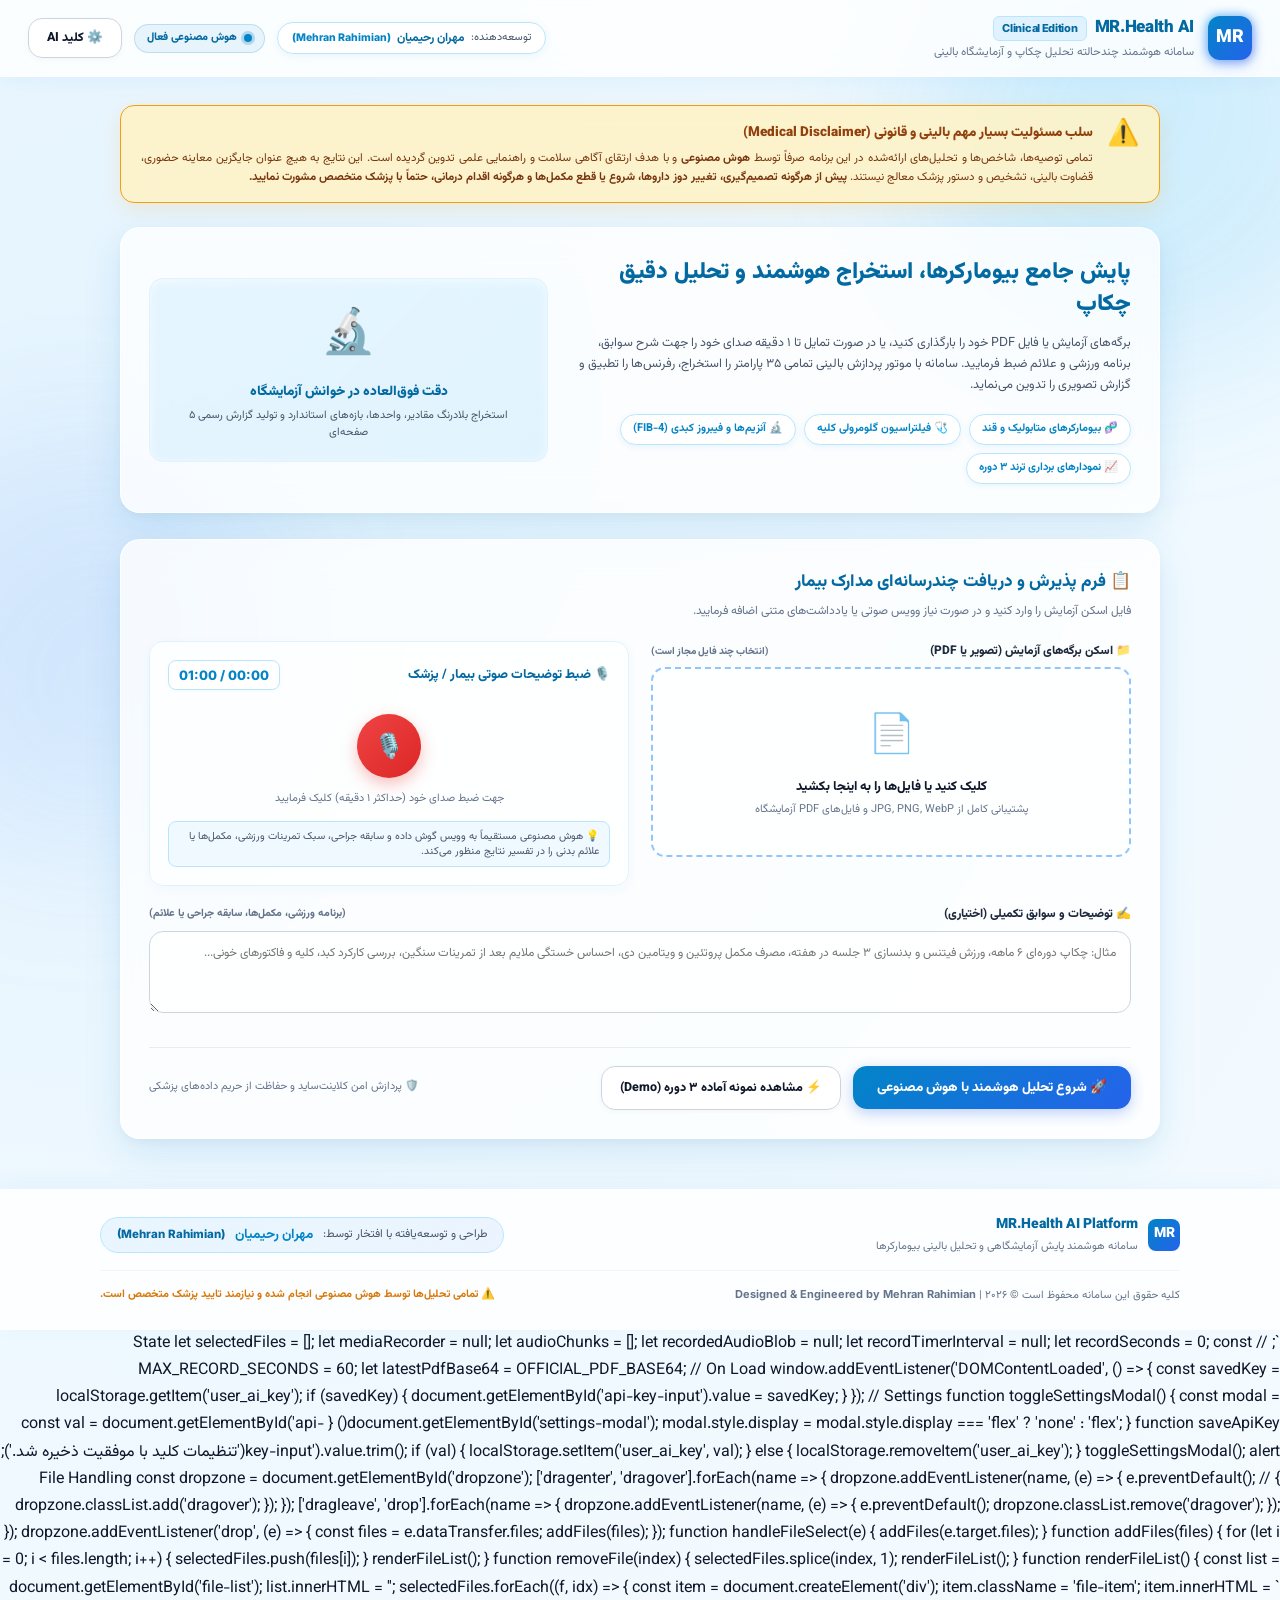
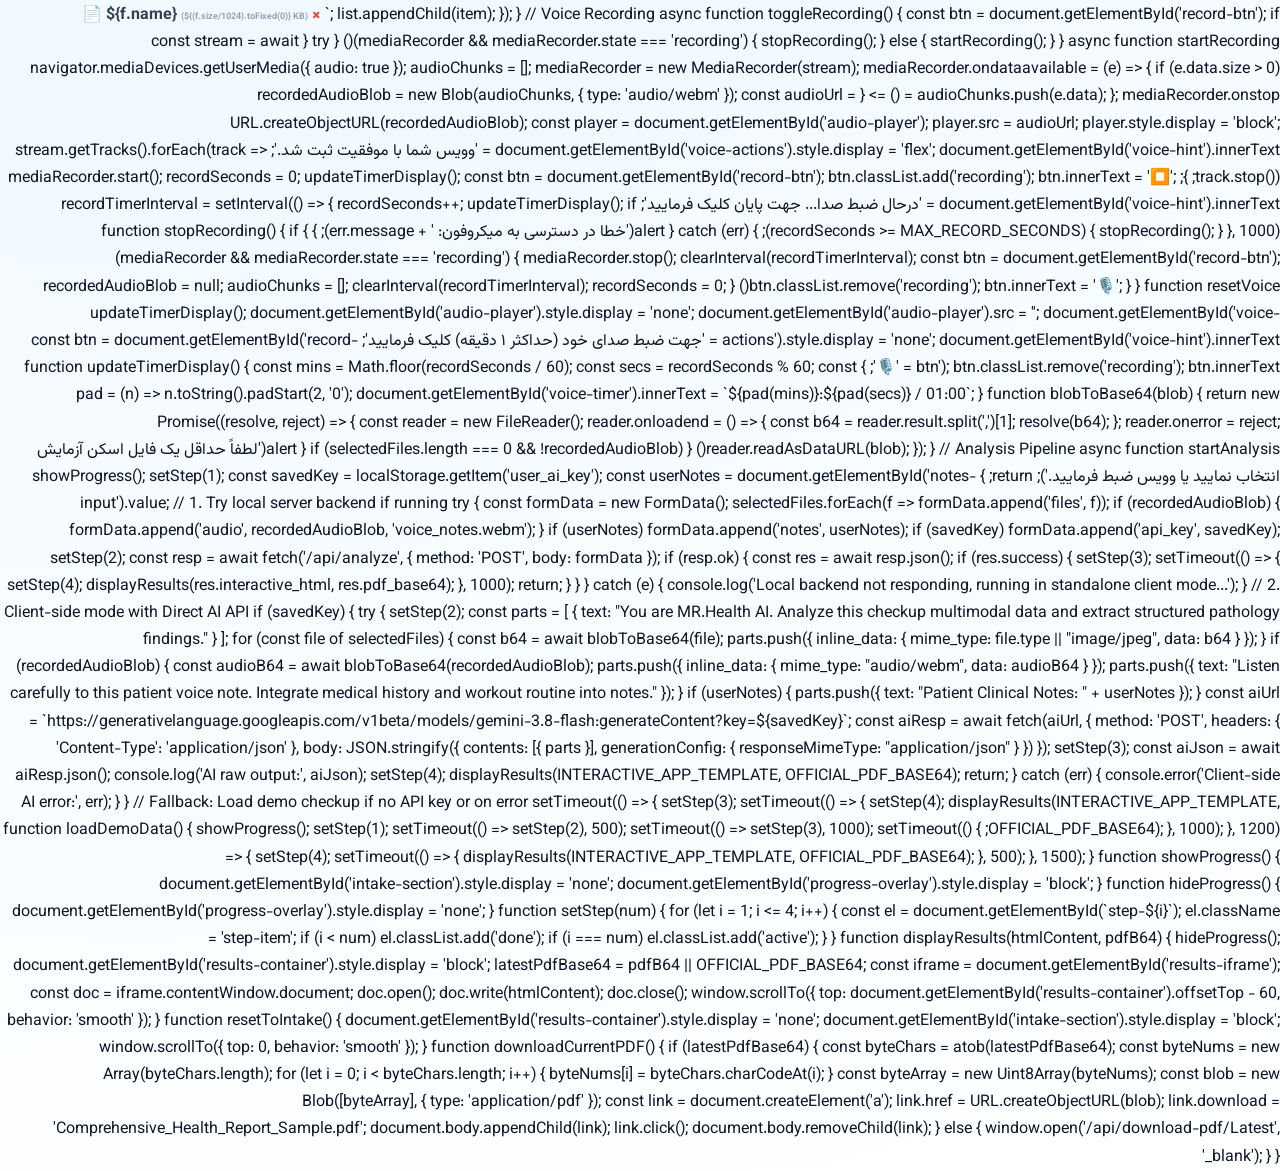
==== commit cdb8fcce: "docs: Add developer credits for Mehran Rahimian in navbar, footer, and metadata" ====
--- a/static/index.html
+++ b/static/index.html
@@ -3,6 +3,7 @@
 <head>
 <meta charset="utf-8">
 <meta name="viewport" content="width=device-width, initial-scale=1.0">
+<meta name="author" content="Mehran Rahimian">
 <title>MR.Health AI — سامانه هوشمند تحلیل آزمایشگاهی و پایش بالینی بیومارکرها</title>
 
 <!-- Fonts -->
@@ -699,6 +700,95 @@
     background: #ffffff;
     box-shadow: var(--glass-shadow);
   }
+
+  /* Developer Pill & Glassy Footer */
+  .developer-pill {
+    background: rgba(255, 255, 255, 0.92);
+    border: 1px solid #bae6fd;
+    padding: 5px 14px;
+    border-radius: 30px;
+    display: inline-flex;
+    align-items: center;
+    gap: 6px;
+    box-shadow: 0 2px 8px rgba(2, 132, 199, 0.08);
+    transition: all 0.25s ease;
+  }
+
+  .developer-pill:hover {
+    border-color: #0284c7;
+    transform: translateY(-1px);
+    box-shadow: 0 4px 12px rgba(2, 132, 199, 0.15);
+  }
+
+  .glass-footer {
+    background: rgba(255, 255, 255, 0.82);
+    backdrop-filter: blur(20px);
+    -webkit-backdrop-filter: blur(20px);
+    border-top: 1px solid rgba(255, 255, 255, 0.85);
+    padding: 24px 20px;
+    margin-top: 50px;
+    box-shadow: 0 -4px 20px rgba(2, 132, 199, 0.05);
+    position: relative;
+    z-index: 10;
+  }
+
+  .footer-inner {
+    max-width: 1080px;
+    margin: 0 auto;
+    display: flex;
+    flex-direction: column;
+    gap: 14px;
+  }
+
+  .footer-top {
+    display: flex;
+    justify-content: space-between;
+    align-items: center;
+    flex-wrap: wrap;
+    gap: 16px;
+    border-bottom: 1px solid #f1f5f9;
+    padding-bottom: 14px;
+  }
+
+  .footer-brand {
+    display: flex;
+    align-items: center;
+    gap: 10px;
+  }
+
+  .brand-logo-small {
+    width: 32px;
+    height: 32px;
+    background: linear-gradient(135deg, #0284c7 0%, #2563eb 100%);
+    color: #ffffff;
+    border-radius: 8px;
+    display: flex;
+    align-items: center;
+    justify-content: center;
+    font-weight: 900;
+    font-size: 14px;
+  }
+
+  .footer-dev-badge {
+    background: linear-gradient(135deg, rgba(224, 242, 254, 0.7) 0%, rgba(219, 234, 254, 0.5) 100%);
+    border: 1px solid #bae6fd;
+    border-radius: 30px;
+    padding: 6px 16px;
+    display: flex;
+    align-items: center;
+    gap: 6px;
+  }
+
+  .footer-bottom {
+    display: flex;
+    justify-content: space-between;
+    align-items: center;
+    flex-wrap: wrap;
+    gap: 10px;
+    font-size: 11px;
+    color: #64748b;
+  }
+
 </style>
 </head>
 <body>
@@ -715,12 +805,17 @@
         <p>سامانه هوشمند چندحالته تحلیل چکاپ و آزمایشگاه بالینی</p>
       </div>
     </div>
-    <div style="display:flex; align-items:center; gap:10px;">
+    <div style="display:flex; align-items:center; gap:12px; flex-wrap:wrap;">
+      <div class="developer-pill">
+        <span style="font-size:11px; color:#475569;">توسعه‌دهنده:</span>
+        <strong style="color:#0369a1; font-size:12px;">مهران رحیمیان</strong>
+        <span class="en" style="font-size:10.5px; color:#0284c7; font-weight:800;">(Mehran Rahimian)</span>
+      </div>
       <div class="nav-badge">
         <span class="status-dot"></span>
-        <span>هوش مصنوعی فعال (Medical AI Engine)</span>
-      </div>
-      <button class="btn btn-secondary" onclick="toggleSettingsModal()">⚙️ کلید اختصاصی AI</button>
+        <span>هوش مصنوعی فعال</span>
+      </div>
+      <button class="btn btn-secondary" onclick="toggleSettingsModal()">⚙️ کلید AI</button>
     </div>
   </header>
 
@@ -862,6 +957,35 @@
     </section>
 
   </main>
+
+    <!-- Glassy Footer with Developer Credits -->
+  <footer class="glass-footer">
+    <div class="footer-inner">
+      <div class="footer-top">
+        <div class="footer-brand">
+          <div class="brand-logo-small">MR</div>
+          <div>
+            <div style="font-size:14px; font-weight:900; color:#0369a1;">MR.Health AI Platform</div>
+            <div style="font-size:11px; color:#64748b;">سامانه هوشمند پایش آزمایشگاهی و تحلیل بالینی بیومارکرها</div>
+          </div>
+        </div>
+        <div class="footer-dev-badge">
+          <span style="font-size:11.5px; color:#475569;">طراحی و توسعه‌یافته با افتخار توسط:</span>
+          <strong style="font-size:13.5px; color:#0284c7; margin:0 4px;">مهران رحیمیان</strong>
+          <span class="en" style="font-size:11.5px; color:#0369a1; font-weight:800;">(Mehran Rahimian)</span>
+        </div>
+      </div>
+      <div class="footer-bottom">
+        <div>
+          کلیه حقوق این سامانه محفوظ است © ۲۰۲۶ | <span class="en" style="font-weight:700;">Designed & Engineered by Mehran Rahimian</span>
+        </div>
+        <div style="color:#d97706; font-weight:700;">
+          ⚠️ تمامی تحلیل‌ها توسط هوش مصنوعی انجام شده و نیازمند تایید پزشک متخصص است.
+        </div>
+      </div>
+    </div>
+  </footer>
+
 
   <!-- Settings Modal for AI Key -->
   <div id="settings-modal" style="display:none; position:fixed; top:0; left:0; width:100%; height:100%; background:rgba(15,23,42,0.6); backdrop-filter:blur(6px); z-index:100; align-items:center; justify-content:center;">
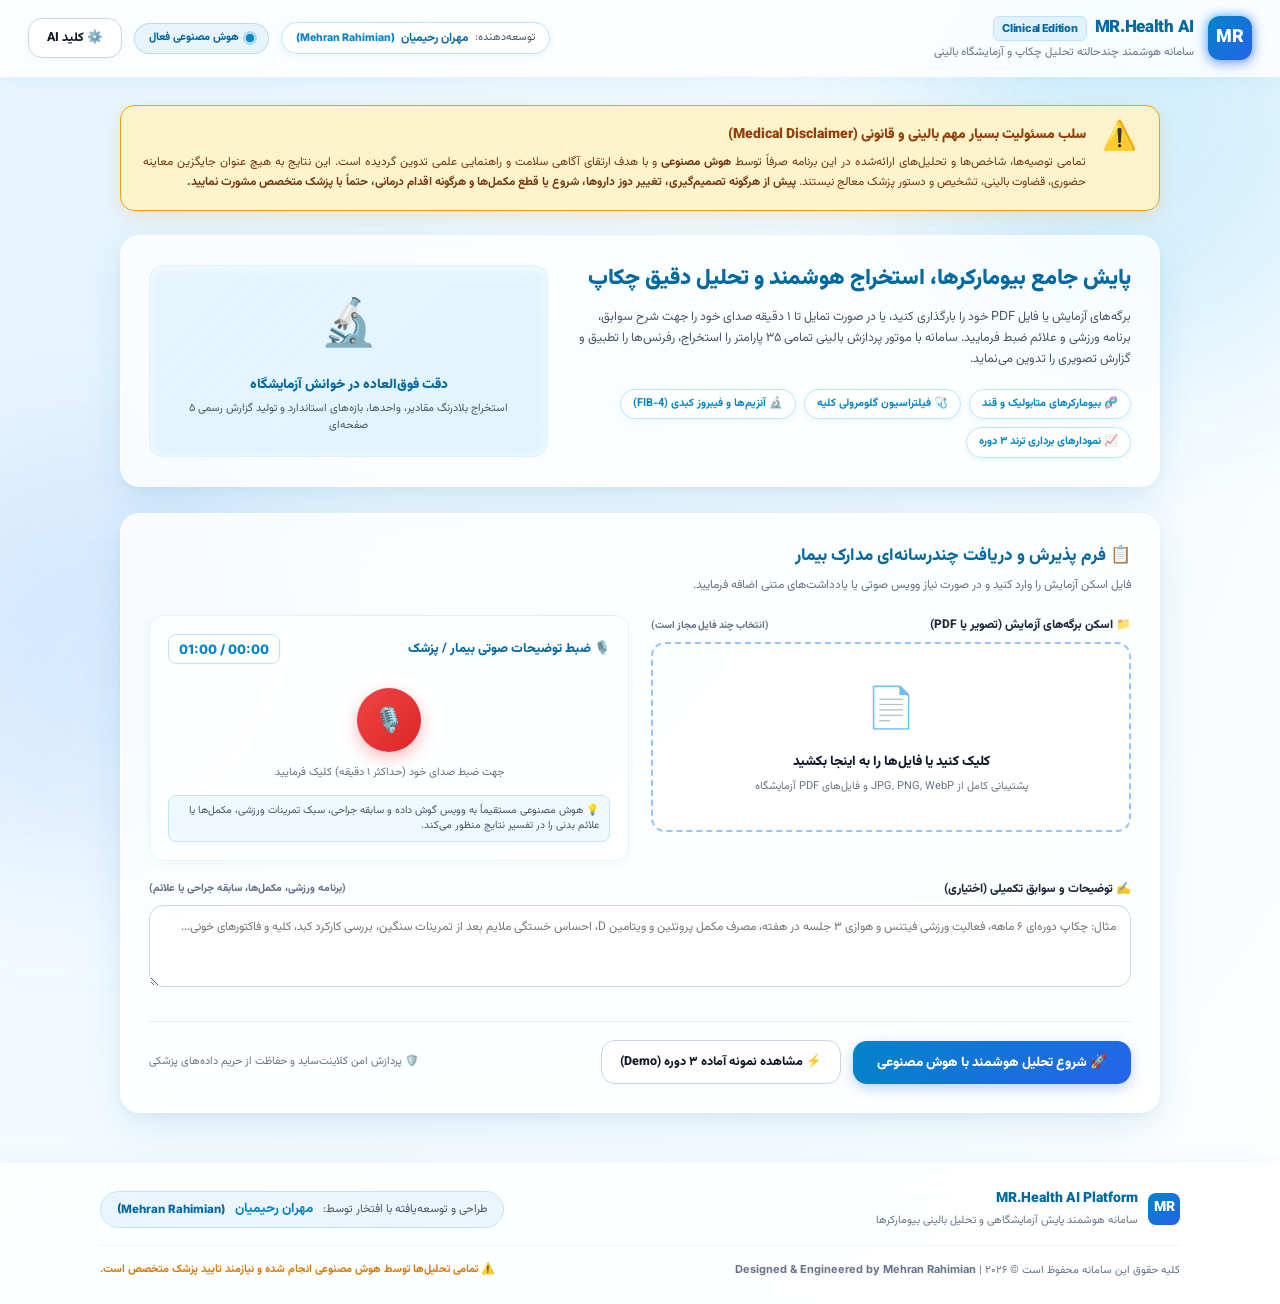
==== commit dd6e1be3: "fix: Decouple JavaScript into standalone app.js, resolve code leak, enable glassmorphic UI with voic" ====
--- a/static/index.html
+++ b/static/index.html
@@ -52,7 +52,7 @@
     overflow-x: hidden;
   }
 
-  /* Floating Ambient Orbs */
+  /* Ambient Floating Orbs */
   .ambient-orb {
     position: fixed;
     border-radius: 50%;
@@ -159,7 +159,7 @@
     background: rgba(2, 132, 199, 0.08);
     color: #0369a1;
     border: 1px solid rgba(2, 132, 199, 0.2);
-    padding: 4px 12px;
+    padding: 5px 14px;
     border-radius: 30px;
     font-size: 11px;
     font-weight: 800;
@@ -183,6 +183,24 @@
     100% { transform: scale(0.95); box-shadow: 0 0 0 0 rgba(2, 132, 199, 0); }
   }
 
+  .developer-pill {
+    background: rgba(255, 255, 255, 0.92);
+    border: 1px solid #bae6fd;
+    padding: 5px 14px;
+    border-radius: 30px;
+    display: inline-flex;
+    align-items: center;
+    gap: 6px;
+    box-shadow: 0 2px 8px rgba(2, 132, 199, 0.08);
+    transition: all 0.25s ease;
+  }
+
+  .developer-pill:hover {
+    border-color: #0284c7;
+    transform: translateY(-1px);
+    box-shadow: 0 4px 12px rgba(2, 132, 199, 0.15);
+  }
+
   /* Main Container */
   .container {
     position: relative;
@@ -194,22 +212,21 @@
 
   /* MANDATORY PROMINENT MEDICAL DISCLAIMER BANNER */
   .medical-disclaimer-glass {
-    background: rgba(254, 243, 199, 0.88);
+    background: rgba(254, 243, 199, 0.92);
     backdrop-filter: blur(14px);
     -webkit-backdrop-filter: blur(14px);
     border: 1.5px solid #f59e0b;
     border-radius: var(--radius-md);
-    padding: 16px 20px;
+    padding: 18px 22px;
     margin-bottom: 24px;
-    box-shadow: 0 6px 20px rgba(245, 158, 11, 0.15);
+    box-shadow: 0 6px 20px rgba(245, 158, 11, 0.16);
     display: flex;
     align-items: flex-start;
-    gap: 14px;
-    animation: fadeIn 0.8s ease;
+    gap: 16px;
   }
 
   .disclaimer-icon {
-    font-size: 26px;
+    font-size: 28px;
     line-height: 1;
     color: #d97706;
   }
@@ -219,19 +236,19 @@
   }
 
   .disclaimer-title {
-    font-size: 13.5px;
+    font-size: 14px;
     font-weight: 900;
     color: #92400e;
-    margin-bottom: 4px;
+    margin-bottom: 5px;
     display: flex;
     align-items: center;
     gap: 6px;
   }
 
   .disclaimer-text {
-    font-size: 11.5px;
+    font-size: 11.8px;
     color: #78350f;
-    line-height: 1.6;
+    line-height: 1.65;
     text-align: justify;
   }
 
@@ -260,7 +277,7 @@
   }
 
   .hero-title {
-    font-size: 23px;
+    font-size: 22px;
     font-weight: 900;
     color: #0369a1;
     line-height: 1.4;
@@ -306,7 +323,7 @@
     background: linear-gradient(135deg, rgba(224, 242, 254, 0.8) 0%, rgba(186, 230, 253, 0.4) 100%);
     border: 1px solid #e0f2fe;
     border-radius: var(--radius-md);
-    padding: 20px;
+    padding: 22px;
     display: flex;
     flex-direction: column;
     align-items: center;
@@ -316,7 +333,7 @@
   }
 
   .hero-visual-icon {
-    font-size: 44px;
+    font-size: 46px;
     margin-bottom: 8px;
     animation: floatIcon 3.5s ease-in-out infinite alternate;
   }
@@ -369,10 +386,10 @@
 
   /* Glass Dropzone */
   .dropzone {
-    background: rgba(255, 255, 255, 0.65);
+    background: rgba(255, 255, 255, 0.7);
     border: 2px dashed #93c5fd;
     border-radius: var(--radius-md);
-    padding: 24px 16px;
+    padding: 26px 16px;
     text-align: center;
     cursor: pointer;
     transition: all 0.25s ease;
@@ -385,17 +402,17 @@
 
   .dropzone:hover, .dropzone.dragover {
     border-color: #0284c7;
-    background: rgba(240, 249, 255, 0.85);
+    background: rgba(240, 249, 255, 0.9);
     transform: translateY(-2px);
   }
 
   .dropzone-icon {
-    font-size: 38px;
+    font-size: 40px;
     margin-bottom: 6px;
   }
 
   .dropzone-title {
-    font-size: 13px;
+    font-size: 13.5px;
     font-weight: 800;
     color: #0f172a;
   }
@@ -403,12 +420,12 @@
   .dropzone-desc {
     font-size: 11px;
     color: #64748b;
-    margin-top: 3px;
+    margin-top: 4px;
   }
 
   /* Voice Card */
   .voice-card {
-    background: rgba(255, 255, 255, 0.65);
+    background: rgba(255, 255, 255, 0.7);
     border: 1px solid #e0f2fe;
     border-radius: var(--radius-md);
     padding: 18px;
@@ -619,6 +636,7 @@
     color: #ef4444;
     cursor: pointer;
     font-weight: 900;
+    padding: 0 4px;
   }
 
   /* Progress Overlay */
@@ -701,25 +719,7 @@
     box-shadow: var(--glass-shadow);
   }
 
-  /* Developer Pill & Glassy Footer */
-  .developer-pill {
-    background: rgba(255, 255, 255, 0.92);
-    border: 1px solid #bae6fd;
-    padding: 5px 14px;
-    border-radius: 30px;
-    display: inline-flex;
-    align-items: center;
-    gap: 6px;
-    box-shadow: 0 2px 8px rgba(2, 132, 199, 0.08);
-    transition: all 0.25s ease;
-  }
-
-  .developer-pill:hover {
-    border-color: #0284c7;
-    transform: translateY(-1px);
-    box-shadow: 0 4px 12px rgba(2, 132, 199, 0.15);
-  }
-
+  /* Glassy Footer */
   .glass-footer {
     background: rgba(255, 255, 255, 0.82);
     backdrop-filter: blur(20px);
@@ -788,7 +788,6 @@
     font-size: 11px;
     color: #64748b;
   }
-
 </style>
 </head>
 <body>
@@ -904,7 +903,7 @@
           <span>✍️ توضیحات و سوابق تکمیلی (اختیاری)</span>
           <span style="font-size:10.5px; color:#64748b;">(برنامه ورزشی، مکمل‌ها، سابقه جراحی یا علائم)</span>
         </label>
-        <textarea id="notes-input" class="form-textarea" placeholder="مثال: چکاپ دوره‌ای ۶ ماهه، ورزش فیتنس و بدنسازی ۳ جلسه در هفته، مصرف مکمل پروتئین و ویتامین دی، احساس خستگی ملایم بعد از تمرینات سنگین، بررسی کارکرد کبد، کلیه و فاکتورهای خونی..."></textarea>
+        <textarea id="notes-input" class="form-textarea" placeholder="مثال: چکاپ دوره‌ای ۶ ماهه، فعالیت ورزشی فیتنس و هوازی ۳ جلسه در هفته، مصرف مکمل پروتئین و ویتامین D، احساس خستگی ملایم بعد از تمرینات سنگین، بررسی کارکرد کبد، کلیه و فاکتورهای خونی..."></textarea>
       </div>
 
       <!-- Action Buttons Bar -->
@@ -958,7 +957,7 @@
 
   </main>
 
-    <!-- Glassy Footer with Developer Credits -->
+  <!-- Glassy Footer with Developer Credits -->
   <footer class="glass-footer">
     <div class="footer-inner">
       <div class="footer-top">
@@ -985,7 +984,6 @@
       </div>
     </div>
   </footer>
-
 
   <!-- Settings Modal for AI Key -->
   <div id="settings-modal" style="display:none; position:fixed; top:0; left:0; width:100%; height:100%; background:rgba(15,23,42,0.6); backdrop-filter:blur(6px); z-index:100; align-items:center; justify-content:center;">
@@ -1002,1771 +1000,7 @@
     </div>
   </div>
 
-<script>
-  // Embedded Reference Data & Interactive Template
-  const OFFICIAL_PDF_BASE64 = "[base64]/Y/+AAEEpGSUYAAQEAAAEAAQAA/9sAQwAQCwwODAoQDg0OEhEQExgoGhgWFhgxIyUdKDozPTw5Mzg3QEhcTkBEV0U3OFBtUVdfYmdoZz5NcXlwZHhcZWdj/8AACwgBXAj2AQERAP/EABsAAQADAQEBAQAAAAAAAAAAAAADBQYBBAIH/8QAIxABAAICAgICAwEBAAAAAAAAAAEUE1ERYRIxAwQCBUEhFf/aAAgBAQAAPwD8/[base64]/[base64]/i5w4AOxCT8fw5T/h8Mz/Ho/D60z/Ev4/[base64]/rTH8ef8/i4Q/l+PD4mHAdhJ+H48vZ8Pw8/xZfX+pzx/iw+H6PP8ev8PodPuP1/[base64]/pyf1/SL8/odPH830uP4rvsfV45/wAV3zfFw8v5/jwjkH1+MPX8H4cytvp/Bzx/i9+n9Tnj/Fv8H044j/Hs/[base64]/xTfc+rxz/ij+38PEz/iq+b8OJeeYcEvxx/qw+r+HMw0H0Ph54aP6XwRxH+Lf4fhjj09P4/[base64]/4pPvfB/k/4zf3/AIuOVF9n8eJl4vzj/XwQm+KP9Wv0vx/2Gl/Xfh6aX6f4f5C0+L8f8TRAAAAAAAAAAAAAAAAAAAAAAAAAAAAAAAAAAAAAAAAAAAAAAAAAAAAAAAAAAAAAAAAAAAAAAAAAAAAAAAAAAAAAAAAAAADkw8/zfj/in+9+H+SzP7H8PbOfbj/ZV3ye0bsJvi9rf6Mf7DT/AK6PTSfTj/IWXx+kjoAAAAAAAAAAAAAAAAAAAAAAAAAAAAAAAAAAAAAAAAAAAAAAAAAAAAAAAAAAAAAAAAAAAAAAAAAAAAAAAAAAAAAAAAAAOSg+X0qfvR/ksz+xj2zf3Pcqz5PaJ2E/w+1v9H3DT/rv40f0/ULL4/SR0AAAAAAAAAAAAAAAAAAAAAAAAAAAAAAAAAAAAAAAAAAAAAAAAAAAAAAAAAAAAAAAAAAAAAAAAAAAAAAAAAAAAAAAAAAHJQ/L6VP3fUsz+x/rNfc9yrPk9onYT/D7W/0fcNP+u/jR/T9Qsvj9JHQAAAAAAAAAAAAAAAAAAAAAAAAAAAAAAAAAAAAAAAAAAAAAAAAAAAAAAAAAAAAAAAAAAAAAAAAAAAAAAAAAAAAAAAAAAclD8vpU/d9SzP7H+s19z3Ks+T2idhP8Ptb/AEfcNP8Arv40f0/ULL4/SR0AAAAAAAAAAAAAAAAAAAAAAAAAAAAAAAAAAAAAAAAAAAAAAAAAAAAAAAAAAAAAAAAAAAAAAAAAAAAAAAAAAAAAAAAAAHJQ/L6VP3fUsz+x/rNfc9yrPk9onYT/AA+1v9H3DT/rv40f0/ULL4/SR0AAAAAAAAAAAAAAAAAAAAAAAAAAAAAAAAAAAAAAAAAAAAAAAAAAAAAAAAAAAAAAAAAAAAAAAAAAAAAAAAAAAAAAAAAAHJQ/L6VP3fUsz+x/rNfc9yrPk9onYT/D7W/0fcNP+u/jR/T9Qsvj9JHQAAAAAAAAAAAAAAAAAAAAAAAAAAAAAAAAAAAAAAAAAAAAAAAAAAAAAAAAAAAAAAAAAAAAAAAAAAAAAAAAAAAAAAAAAAclD8vpU/d9SzP7H+s19z3Ks+T2idhP8Ptb/R9w0/67+NH9P1Cy+P0kdAAAAAAAAAAAAAAAAAAAAAAAAAAAAAAAAAAAAAAAAAAAAAAAAAAAAAAAAAAAAAAAAAAAAAAAAAAAAAAAAAAAAAAAAAAByUPy+lT931LM/sf6zX3Pcqz5PaJ2E/w+1v8AR9w0/wCu/jR/T9Qsvj9JHQAAAAAAAAAAAAAAAAAAAAAAAAAAAAAAAAAAAAAAAAAAAAAAAAAAAAAAAAAAAAAAAAAAAAAAAAAAAAAAAAAAAAAAAAAAclD8vpU/d9SzP7H+s19z3Ks+T2idhP8AD7W/0fcNP+u/jR/T9Qsvj9JHQAAAAAAAAAAAAAAAAAAAAAAAAAAAAAAAAAAAAAAAAAAAAAAAAAAAAAAAAAAAAAAAAAAAAAAAAAAAAAAAAAAAAAAAAAAclD8vpU/d9SzP7H+s19z3Ks+T2idhP8Ptb/R9w0/67+NH9P1Cy+P0kdAAAAAAAAAAAAAAAAAAAAAAAAAAAAAAAAAAAAAAAAAAAAAAAAAAAAAAAAAAAAAAAAAAAAAAAAAAAAAAAAAAAAAAAAAAByUPy+lT931LM/sf6zX3Pcqz5PaJ2E/w+1v9H3DT/rv40f0/ULL4/SR0AAAAAAAAAAAAAAAAAAAAAAAAAAAAAAAAAAAAAAAAAAAAAAAAAAAAAAAAAAAAAAAAAAAAAAAAAAAAAAAAAAAAAAAAAAHJQ/L6VP3fUsz+x/rNfc9yrPk9onYT/D7W/wBH3DT/AK7+NH9P1Cy+P0kdAAAAAAAAAAAAAAAAAAAAAAAAAAAAAAAAAAAAAAAAAAAAAAAAAAAAAAAAAAAAAAAAAAAAAAAAAAAAAAAAAAAAAAAAAAByUPy+lT931LM/sf6zX3Pcqz5PaJ2E/wAPtb/R9w0/67+NH9P1Cy+P0kdAAAAAAAAAAAAAAAAAAAAAAAAAAAAAAAAAAAAAAAAAAAAAAAAAAAAAAAAAAAAAAAAAAAAAAAAAAAAAAAAAAAAAAAAAAByUPy+lT931LM/sf6zX3Pcqz5PaJ2E/w+1v9H3DT/rv40f0/ULL4/SR0AAAAAAAAAAAAAAAAAAAAAAAAAAAAAAAAAAAAAAAAAAAAAAAAAAAAAAAAAAAAAAAAAAAAAAAAAAAAAAAAAAAAAAAAAAHJQ/L6VP3fUsz+x/rNfc9yrPk9onYT/D7W/0fcNP+u/jR/T9Qsvj9JHQAAAAAAAAAAAAAAAAAAAAAAAAAAAAAAAAAAAAAAAAAAAAAAAAAAAAAAAAAAAAAAAAAAAAAAAAAAAAAAAAAAAAAAAAAAclD8vpU/d9SzP7H+s19z3Ks+T2idhP8Ptb/AEfcNP8Arv40f0/ULL4/SR0AAAAAAAAAAAAAAAAAAAAAAAAAAAAAAAAAAAAAAAAAAAAAAAAAAAAAAAAAAAAAAAAAAAAAAAAAAAAAAAAAAAAAAAAAAHJQ/L6VP3fUsz+x/rNfc9yrPk9onYT/AA+1v9H3DT/rv40f0/ULL4/SR0AAAAAAAAAAAAAAAAAAAAAAAAAAAAAAAAAAAAAAAAAAAAAAAAAAAAAAAAAAAAAAAAAAAAAAAAAAAAAAAAAAAAAAAAAAHJQ/L6VP3fUsz+x/rNfc9yrPk9onYT/D7W/0fcNP+u/jR/T9Qsvj9JHQAAAAAAAAAAAAAAAAAAAAAAAAAAAAAAAAAAAAAAAAAAAAAAAAAAAAAAAAAAAAAAAAAAAAAAAAAAAAAAAAAAAAAAAAAAclD8vpU/d9SzP7H+s19z3Ks+T2idhP8Ptb/R9w0/67+NH9P1Cy+P0kdAAAAAAAAAAAAAAAAAAAAAAAAAAAAAAAAAAAAAAAAAAAAAAAAAAAAAAAAAAAAAAAAAAAAAAAAAAAAAAAAAAAAAAAAAAByUPy+lT931LM/sf6zX3Pcqz5PaJ2E/w+1v8AR9w0/wCu/jR/T9Qsvj9JHQAAAAAAAAAAAAAAAAAAAAAAAAAAAAAAAAAAAAAAAAAAAAAAAAAAAAAAAAAAAAAAAAAAAAAAAAAAAAAAAAAAAAAAAAAAclD8vpU/d9SzP7H+s19z3Ks+T2idhP8AD7W/0fcNP+u/jR/T9Qsvj9JHQAAAAAAAAAAAAAAAAAAAAAAAAAAAAAAAAAAAAAAAAAAAAAAAAAAAAAAAAAAAAAAAAAAAAAAAAAAAAAAAAAAAAAAAAAAclD8vpU/d9SzP7H+s19z3Ks+T2idhP8Ptb/R9w0/67+NH9P1Cy+P0kdAAAAAAAAAAAAAAAAAAAAAAAAAAAAAAAAAAAAAAAAAAAAAAAAAAAAAAAAAAAAAAAAAAAAAAAAAAAAAAAAAAAAAAAAAAByUPy+lT931LM/sf6zX3Pcqz5PaJ2E/w+1v9H3DT/rv40f0/ULL4/SR0AAAAAAAAAAAAAAAAAAAAAAAAAAAAAAAAAAAAAAAAAAAAAAAAAAAAAAAAAAAAAAAAAAAAAAAAAAAAAAAAAAAAAAAAAAHJQ/L6VP3fUsz+x/rNfc9yrPk9onYT/D7W/wBH3DT/AK7+NH9P1Cy+P0kdAAAAAAAAAAAAAAAAAAAAAAAAAAAAAAAAAAAAAAAAAAAAAAAAAAAAAAAAAAAAAAAAAAAAAAAAAAAAAAAAAAAAAAAAAAByUPy+lT931LM/sf6zX3Pcqz5PaJ2E/wAPtb/R9w0/67+NH9P1Cy+P0kdAAAAAAAAAAAAAAAAAAAAAAAAAAAAAAAAAAAAAAAAAAAAAAAAAAAAAAAAAAAAAAAAAAAAAAAAAAAAAAAAAAAAAAAAAAByUPy+lT931LM/sf6zX3Pcqz5PaJ2E/w+1v9H3DT/rv40f0/ULL4/SR0AAAAAAAAAAAAAAAAAAAAAAAAAAAAAAAAAAAAAAAAAAAAAAAAAAAAAAAAAAAAAAAAAAAAAAAAAAAAAAAAAAAAAAAAAAHJQ/L6VP3fUsz+x/rNfc9yrPk9onYT/D7W/0fcNP+u/jR/T9Qsvj9JHQAAAAAAAAAAAAAAAAAAAAAAAAAAAAAAAAAAAAAAAAAAAAAAAAAAAAAAAAAAAAAAAAAAAAAAAAAAAAAAAAAAAAAAAAAAclD8vpU/d9SzP7H+s19z3Ks+T2idhP8Ptb/AEfcNP8Arv40f0/ULL4/SR0AAAAAAAAAAAAAAAAAAAAAAAAAAAAAAAAAAAAAAAAAAAAAAAAAAAAAAAAAAAAAAAAAAAAAAAAAAAAAAAAAAAAAAAAAAHJQ/L6VP3fUsz+x/rNfc9yrPk9onYT/AA+1v9H3DTfrv40n0/ULL4/SR0AAAAAAAAAAAAAAAAAAAAAAAAAAAAAAAAAAAAAAAAAAAAAAAAAAAAAAAAAAAAAAAAAAAAAAAAAAAAAAAAAAAAAAAAAAHJQ/L6VP3fUsz+x/rNfc9yrPk9onYTfF7W30p/2Gm/XT6aX6c/5Cy+Of8SugAAAAAAAAAAAAAAAAAAAAAAAAAAAAAAAAAAAAAAAAAAAAAAAAAAAAAAAAAAAAAAAAAAAAAAAAAAAAAAAAAAAAAAAAAA5KD5p/xUfen/JZn9jPtm/uT/sq35PaIhN8c/6s/p/lxMNH+v8Ak9NL9L5P8ha/F+f+J4/[base64]/l+TzfP+f+SpvvfJ/ksz+w+T2z32vy5mXg/P2jEn4T/r3fW/PiYXn0fn44/wBaH6X2f8j/AFcfB9mOI/16/[base64]/z+xG3i+x9mOJ/1Sfe+z7/ANZ77vzczP8Aql+x+fMy8n5T/r5H1Ep/i/PiVl9b5+OP9XH1fuccf6tvg+9/nt6/[base64]/Y+9/k/6qPtfb55/1T/Z+bnn/AF4Pk/LmUMuA+/x/Lh6Pj+Xh7Ph+zx/Xu+L7sx/Xo/H7/aSPv9u3+y/2X+y/2X+y/wBl/sv9l/sv9l/sv9l/sv8AZf7L/Zf7L/Zf7L/Zf7L/AGX+y/2X+y/2X+y/2X+y/wBl/sv9l/sv9l/sv9l/sv8AZf7L/Zf7L/Zf7L/Zf7L/AGX+y/2X+y/2X+y/2X+y/wBl/sv9l/sv9l/sv9l/sv8AZf7L/Zf7L/Zf7L/Zf7L/AGX+y/2X+y/2X+y/2X+y/wBl/sv9l/sv9l/sv9l/sv8AZf7L/Zf7L/Zf7L/Zf7L/AGX+y/2X+y/2X+y/2X+y/wBl/sv9l/sv9l/sv9l/sv8AZf7L/Zf7L/Zf7L/Zf7L/AGX+y/2X+y/2X+y/2X+y/wBl/sv9l/sv9l/sv9l/sv8AZf7L/Zf7L/Zf7L/Zf7L/AGX+y/2X+y/2X+y/2X+y/wBl/sv9l/sv9l/sv9l/sv8AZf7L/Zf7L/Zf7L/Zf7L/AGX+y/2X+y/2X+y/2X+y/wBl/sv9l/sv9l/sv9l/sv8AZf7L/Zf7L/Zf7L/Zf7L/AGX+y/2X+y/2X+y/2X+y/wBl/sv9l/sv9l/sv9l/sv8AZf7L/Zf7L/Zf7L/Zf7L/AGX+y/2X+y/2X+y/2X+y/wBl/sv9l/sv9l/sv9l/sv8AZf7L/Zf7L/Zf7L/Zf7L/AGX+y/2X+y/2X+y/2X+y/wBl/sv9l/sv9l/sv9l/sv8AZf7L/Zf7L/Zf7L/Zf7L/AGX+y/2X+y/2X+y/2X+y/wBl/t8z9/tH+f3u3l+X7nP9eH5vsc/15Pk+TlB+U8vkB3l9R+XD7/H5OEv4/[base64]/YnaP8vmmf6i/[base64]/[base64]/iQjDgN/kzSYa4y1xk2xiXEXwggpeUEDjLSYxu/v539PX6Z7phplhgEbqnOfUGT/B71RXlXj12szCvHZvQrdguMWFmcU3hnsbukV+S6F7y285uBy9meWlmeWl3IrlVpdyq8uWW8mt9bx3K7l3q4Z7v5p7v2a4dXbvQjf7J7kcPfr9nt+H0K3z+2i8P7X7FLoP/P4S91nqx9nPyn3Rldwndvkvn/Ib9HuDfOQ3/gruq9DgPge3KTS4L+T+1pXfRn5rQ1N520y/[base64]/4Jpkym7Iv848S+bRaKRa5/4l6d+23KdU7995nfCV+qe+Z1zoed+V+iV1BbRq1bpqkX0WtfrC67fLkpU+Tc9/9tlid2NUO3apds2V+06XO86Ust35INqt3zPtMv1XuhDt3R/VX644vog9DvT69LDdfk7v5L4KD/S78fr8uM37X4I/XFjuJ9Cf94KpfdL1193/J50JXdP7jdR/6pVqG2/ePk/cn/878UfL8336o8Xr17OEOUXfL+mf75+9UIc+56ZZ/p6Zp7oi3n2LW5BPRvOFgKiLUbvDdEwwvjllgTI3i7mFJYRZi0tzlDNCZBJnPFvK84sLFtjtyJURZg8HWEcZKuzBF6MaKuz6wJk79dm1yXR1mYFyCTOZjnO3ltwth6oGWfrEYSJI/xSlV8+INqHvEK0vEK0vAAZx5n8JhRTVeGajWghlpH7rFBMP4VlBYVohS3Bsq2vBcoyoZtEK1wl0QrqRYnGuWbCGSHaNoEaVS/43ib8qhGQ8e/dbRPRdrjuVSjLKoJoVa77O5RlO5JoVGuFg6pXD6nA2eFugaqn6uFu8XCP4Yx8H9FvhWX8+3jfoIRlBwYlLKsbtHlQPKFc43rIlEDt9NCjSol25J0wnAmVFGNEOzuiLCNQI9/n9JsTrUGJRrUlteG3mlxbDcqyhiQa14umf3liUMKyU6a++k0pVuQsOyX8Yto5LVEVRDsnH4Ri9LvLvs8Jv6IaJtoF1+sWZVlLEs0nRLssqUSL4szAMoEzyi/[base64]/qUHZMDmUnA4dS171JgBXhSjSVr20Wb9LHoZh8isWheCdChUMpmhyK0GOumkORb242h9IwOZRGIodSDDmUtu5NQljp6g6lwx2K/[base64]/UN6VJ6/cuJ+88vGevGbH/eRVGOuTV9wMZS/[base64]/phTJlrxJn3mjECoACoAAoE7ZD6elQsEPBDiVFhqJiRTIlfoYi3rvkoTaM2vC01ob1Jy/sUKYnQ8l4h6I5lPbQHUoWO5SoQ2H/kdJvM6YkyFD0XB5AAVAAFOxQsEOZuh2KgpUbFSvCp/TZoZgcCiEIasPTWRse+5NXz9qw5b1r+E9e2KFgh5JJhuLfCHV4hxJ1KIpP2YkzbzROUQAUAAVAsWUo2KGMaYcy/Awlgx3Ks8pQVKz4l6eMKUkylEhnGLVh1IZHUBu2P3k5UhvGDmVyMpQzx3Yo7WCNciscShgobu1Qog6F/p7Xjd8+lT4ldoYSwQqAAqBMPVCwQ8EOZap2KDasBEzpuUNRMxSLQ0FtGLVh1IaxQ8EOJYsMJexTXNyhWH59WPMp/bBimqIAKAAKgIIdCnYo052hSKAwpngsT0mSoUQ6w6gNT3Jt+Atqw9nUhrFDcTtDcXiHcqs5FKXx5e4OJYQSerfln7fEp+zvpMhQdKwAKADKtAMFOxTsUKZqh2LDimBKkgwlgUNBbRi14cxrw5vu1oaxQ8EOJfMMJdkOZcDHroQZiu5QuE/pnHr7O2l/[base64]/ufbk9Uxqw9ihYIeSSYZy2ykTb+L0DkXNUMq/7oRSphxUY+xQejgUAAVAAVAma4cyhgwFO5T+DsU4b3R1hxJ1KIFPOajG3aGEHcp8LKCgNoza8JTUhrFDwQ4l1Q5FzVAUh2KoDbuzQzEChTCly31KKqyMM0MBUAAUt4CCHUrSHcoFdigTvEMxPXzdlp8CpqT83/XDqA0vozaM2vCk1oanaocScSjIULLKUDrEj+hYcW2HonoTfk93gim19L+xBaAAKAAKdigj2qGcYofiZoaiYsXvnnsHtdg7lN6dYdSGURue8tqw4xkKdiiO7lCiDqWsYMXNHYoGlCeic08BU5LMG3tgBUABUKYZKNihTNoO5Qo7lCwcylPw8DUnmTLo/[base64]/xtbAAqAAqBM0g7lEDsU7FAy2aHYsOJftThTkv4YihElqA2jNoza8PgzFOxQJmyHYnYoIaw4tkNRM5Tyb+FTVKakwAqAAqAAKGPfoYwsQ8EOBTsUezQvscKZksn/[base64]/D+XfDz5nSgYZCoACoEw7UMa/Q4l4E+xQsEMZzg7FhJWHuX8UpiTcoeTeUpqgNozaMGrDOlCwQ8EOJekOxexQFKA4uENRMxQJlLl/5NtX2p+VB1AAFAAFOxTsUKZvh2LDCmdKsgxFe+9CbRi1YdSGp2uH0nIjQ3nGOxRFnd2hqBkKcyiBTznaS/0bWwAKgAKgYIcy7TuURA7luexQ1AxFxUrp+kJnSs/[base64]/f73L+SKYkzFMkRAAVAAVAmcodiOuxQsENJjpXvKlYCpsTOUNTOMGrDqA2jNiyfvLBDwQ4l9Q5FzVDMPsWxHUrUoQQ+5Xg/[base64]/Lo9A7FcP89zv33qPqUmBlKCCsACoACoGCH8ix2KB3sUOLvUGxYEUxJ+WMoqA2jNozacOjJCzsU7FAGzFCo3pQend6hRB1K4FPqtZmFee3ehG7BcPz/g0XOOJw0/GY9n0zOLAcnjM/SzLKFUwRVdvuzuqJBKnohWqnYYoQKHS+PvQud5FQuCGiMqFrnZ0bVn9qFgfWBX5hTH2b/ClyPrI0FSu7TrETVBv0OOKUQqjenjPbnbyOtNgJOhWi1zVTYH3mVr/lt4nSYSuPDv3c2CxUjoYSajc9WoUqRVOWE8pjuSq14FFWeYnwCjRJKi2aqklO68RGQqhs5tcvvUKj+j/GL8r9NBr/bxbL+Pe9oX6jKKanGUObAa9SLzYOw8TmR8xbd9ZyGjM9R2PgI9anrobQ61jlFLQ9NZ/SUX0YzTf+iYTE+1PtcNovGaKZN0xmr8Tn12xHXQ9h05nfOhVJCddWs/9zvtoiGQxmhxOy0uNkxlMcUyxM2PpecTYZoRngfSijBKfae1qFs6nBChV/[base64]/9j/4AAQSkZJRgABAQAAAQABAAD/2wBDABALDA4MChAODQ4SERATGCgaGBYWGDEjJR0oOjM9PDkzODdASFxOQERXRTc4UG1RV19iZ2hnPk1xeXBkeFxlZ2P/wAALCABpAJUBAREA/8QAGwABAAIDAQEAAAAAAAAAAAAAAAEGAwQFAgf/xAAmEAACAQIEBgMBAAAAAAAAAAAAAQIEEgUVIVEDETEyQVITFCJC/9oACAEBAAA/APn4BPIm1i1i1i1i1i1i1i1i1i1kWsciAASkZYcJy8Gzw6SUvBnjQSfg9ZfLYZfLYZfLYZfLYZfLYZfLYZfLYZfLYZfLYxyoZLwa/[base64]/aLpg8NIlspY/lG2gAAAARJaHLxCKsZSsYjrIqlUv0zVJj1Orh/ei64P0iWum7UbJIAAAB5l0ObX9jKXjP9FSqu5moyY9Tq4f3ouuD9Ilrpu1GySAAAAeZdDm1/Yyl4z/AEVKq7majJj1Orh/ei64P0iWum7UbJIAAAB5l0ObX9jKXjP9FSqu5moyY9Tp4e/2i64PLSJa6V/lG2gAAAARJ6HLxCX4ZS8YlrIqdU/[base64]//[base64]/S3cMLrwpCWJCDyyHiuhz0xdgACdkAJqAEfICtzAxJZiJYVvX1319/M92hRVuLwh4FPXrt4GuHNr/iWrdx1cZVE/0G/ruLy6ujV8PlT3Cr4JrgVMApw/w2rlnJmBXBvjbsawgt+nhhHy+F44QdJ4VoxKJRYT9k+z+F9yf2/pu9PdJuwLYPvK9FYZ+37hJvjZt7ivu2yW+i35St48BnGXgYs2jEeCA7BbLdgO0eWGgxkRbwNDHL+p7P0lICvTomgV8SBgohbUSgSujVwKvhccIO4wuEtE0IM4E6YUMSLrntw/i7Ds+MzAnd+PlQ4n3ukI+cc7jSAuspoVtFxwSRdslhN+ewhSohJoSOCY6JEi/v0Do51F8ZLxA6FVhUQKTphH3usJt1iOs2rVqkrIBGWIFFOS6BlxCmDnuaQ5KEjfOEPHB+CzxQIQw+J0S/pS9pxmEaOC8BDyTllTOEm9wreykhulVIHC7k1sOsCLsBnSeU/1A7I8sauNlAQViKz4hdBPvG2AqHfXaJUHV4CsSsQ0Fo3xh/+V1Kj4NOyB02FcJ0ZFMJtGWgMb0y0l3uaOcLv3BY5g5LCuH0ypj+gKBH0ZBFQ7Z/iuvtkeS/[base64]/vDxgltVQlwFJSn6iF5Fv4z2WsCBISeqy+ubAJypy+BRhBt89Laf3//E6Pxa+f1+/fAfr576VGWlRN2vTrr+vH9cf/b7a1Gb5e+rzWax+XUDR93IOvxYr/[base64]/dRziwmna0DpdZOBkYWy40Uz7iqE3/N95mbB3gVL2jVYsYSEvoodsubIkjtXnm1pcmFpywDt/rlywK3yaLWDu2etbtcLFHdGuKJpg+fBoTn2BrQnZ1XmwulghRe3tY3TwR9v7vLF2YNrPlydhfX8pmUI53RJ06ZvKHt2DU6ig2VyajH1kAS4EJpGWzqx8hirLbJYsdBJ3E9/[base64]/Qjvaf3NO0qtkftek83253Zvrc7eBjkbvbTTPWB1ROXw3g3gIdDb6zf3HzT4rD+zZ89JJ5Mm+c86QdNvyj5nDyrDU/mfk0or5Pjj1kmd6psNXxNPdqi+RqOa4y+1PU+Rp86PAbuS69OW8p3ahyDew3yH79d/[base64]/gcLeTaQtCl+kMUmTM0P/HmBRp0mTbqcnqVDG1KQnSWF1urwPoeP5+Uy3w8fr+P6sTq9/hneQO4lMgtLHr/Eyfvw/PI5wmNGk93F88DomyRS6nug6HW/[base64]/SbtebK65jJYmxt6IjaVUX5e6skq0PEbYIcz8rro654RO0xir2gkZgIyDZRCSsztxPqoIVPUOPyE9KnQEv051845zi0/XM/pTJeEZKlNKSE5xOS+7zehmbI07kOjbjnMjmrlX204giDx0sz65el7fXTGsL9unXuiyetrW6s7nW75H2r03dFfpa6V3Lf34El/[base64]/[base64]/WAPNVtV+dAebHCEzn3SACRcgsQWDKScCcegKAyNn4skBmPGcPvPwamFQ1dPTB5bL9vu1+/aei+vYl5aGrehI2tWX2p1VchJZzkSY+73kB2du+FzffDRW7AWNwCFBsolIWN0EfIgVrOgZCtqiOmPlR0/5jXOKT9fb7YdRxjNSopZ5D0PB6bQNv20v48jEDbmOIzo35MjXLntk8WSwY7u57njvnvYgnN3vidk6HZP1ruaewCfZ97CeFn1M9WnmP/+Cy/[base64]/JFxqxfRgf4vwfCNSzSBMEfaGqRXaxiuzfQ5HFgYDgGr0wq6GSpMILJ6M4HJ+DYT4/X+EafL2P76/i8P5naCi4AzOBCnz9Gm/jx/+vx3ndDAg+x/[base64]/XobiMlcSG3qIdCas6C3ZnTZaLCDNahLmfJRdnbHVSWI0VeqlE6FIg0Zg5rM7Uu1SBok0h8+JdUkdVL5NNe8MkdnI5k+8mGVIkRwksMxXTYZl9Ho+xzcOJXMY2NieyzdYqex9D5icGa2IX1TXZq6W1A3vza1mWSttS3bRcy/[base64]/B1jUadKk6+oloxhTE/QiKaxOp88htL6fr3RdfL2P76/q9P5nqAW5k4gQlL5+jbfx4//HYx2HFU36HOvC85gkU+h8QY/V+vMxwJ6q4UESi8XnhpSvo7etUQWHpzcIXNUGNFWxus4uMnZF5iyq5iy4Gp2Gs3jJzKIWhlhbU/AMgWZTK0dECiUrYJhGDS5UqdBpFNt0hxa185TZUtScntoRC2sxQZMIa1WqUge7lWXSaYhy6RRLp06W0pIgMTaxCLUFWne3rsrnreROdjoNQDg6Na/AeQBguBW2MMC4rWFbfiDYamY+UQGKp6jKRhpoRqD34mCTHTHzSQaYcM6V/aEXTDlEEJusMLCaJ54MWGjVnLlZBTOWTn2y9Iblcn2F3bfXtjiPI0iMvRUdSUd2Ue7OKtmJiLBFmPs15YMzN3yuO++FFXtBI7BJkGwiElYXAe9iBSt6hoIOUZ0BL9NdfuOc4tP1En03ynhGStQy724oOJ0Owy/[base64]/vr+Lw/mewErgDM4EKfP0ab+PH/4/HPK42P/[base64]/xiY5dM2Vzc31/w92b5GdYtozfSW5b9/gmN8jLdv4y/[base64]/5/[base64]/PEBTmPzToXZPPXkfaw4l7AYdqj1MPcR0vHGOzNH/Ny0HSbq6wHmbf5m/WF9ceo7go9ZnrX8suf4DQ+xtu38Q86/+zfCmVuZHN0cmVhbQplbmRvYmoKMzYgMCBvYmoKPDwvRmlsdGVyIC9GbGF0ZURlY29kZQovTGVuZ3RoIDI2MzQ4Pj4gc3RyZWFtCnic7L1ZjyTJkSb4Hr/CHrsbaCtVFT2BAoHMjEjuPsxg2CTAeZiX3hzONBZBzpLNWezPX3yih4ia+WHu4VlkV3kTjfKQtENVLlX75NDVUeH/W8xiln9e1Z/Z27XYUvLy7Y8vf36h1brAV9Vf1vo1luRiXAqtKeAqu+B///Lrpf74y/98+eHXtPzPf3/BbcnmxZrolr/84eV/vPzm5c8vu0c45/1qcwkLkc1rLjHg6t8vf3qx3q3ZObn2j/vb3zXJOrvmiRjyYm1erQ+U42JtWL01OReeSggpOb9YG9dM2Xq3WGtXa52xYfn2ghtdDFTiYk1aY4xk8A6zupKiB9Wv0fnsF+vcWsjj3dbYteQUbcIjXFhDctaEpZSVgqG8WJfXaCkku5S0ks2WFktuNaG4vJSw5mJy4rsprMH4UpbiVx8pOlxZVlNcDLYxYMekby//9uKIaPU+0WCcIwJzTelsJ09rsdbjjc6kkC1oeQ0mh6Xk1TqXvFu+vTgKtFrM3NjVUCqGFkchriEGxzwoIXmDR4a85hzTYk1Zc7YuxHp/I3eJbUf3ziPuV1FKa7Q5eR51fw9ltwbv4jKGQzmuPjpLatyUy0opufrePkMqbnXFebcIF6izoQ+FOvcUQ2nomHCdab6UtIh4QDMUKShBUrFrNMVUNRgip2JWm20qi9INylDREpJWJMphDdZR5AcMpQMjcgqmLEo/KZU1E0WnlZlSXCmnYlmXh+ZTcmvxzi3KRihCOz1by7AmimGNrlqCEL11a/SxynHI7DR1SBIS/v0/LX9ip2DgLeoP9hYB3uKHXyf8p9glu8W54hfyubqNH36d8U83e4/9TP74dBY7Z7E3RkeUVptiEFdh1hS9U0925P3q7DQCRz6tMYQsQ3UUDFhLMiO2XyK/mbyjENaSrFeMYk0yhpJmqaNQVk92w39H0aw5gL0iLEfRgqVarJ1GQwH45kbrmvI+aMo25B3DhmQ02tpk4GKYMkGxYOGFNnZhmvgF4a04kC4D7WlEVuKTRJ7iu55+74jf+zd2JMf2QT/8l3/961//8Jc/LV9+O35++/cf/os1y2+//Gf+779/+9O8OSpLiX1rdJN7+6fDwzq1PbMWQ7C0+LLEQiBjDKsJdllDNn5ZAxHhrh1N9nfJxsWCXYttk1hTiXZZMwVa1pyd5yfsiHUMjr3+7/71/3r/w/Ljjz/8py//5+till/96vPrl5cV803LH/HDFre8v6y+7lHTYqFflHPAgIJzMWemuWxtWdZoQswmu8UWsxYXS1m+vawxRUs+JaaG5FJe1pSNj7ZUmnM5p2UtNsfoPC02lzWX4LABsiueGV2u5BAtFHZ1LroMLQbReR/[base64]/37H75WibYMJC/5ONkd5kluS9atJLufxysRP8at3ycQxuHplSjIFvyQbVmt8mxYm6/nesHrKjgZb6pUpBFsG++KSbFxNCD5PjAaVsPAokYAWifg9XXSg5ZxLnoScbFqt98zArg6gUXJkldqAFhJN+gVaSuwFhyqCVrxj3nedTTavJlvsYpp6E9+dV2eLd8oQQCNHeM8wGKYV72gyLVB99FhjhxEyrZTilbGCVo253lMt/P1FrsUqRdHaem19JmjJ5mzV27GFN6mPvI4SNO9Se3edDWgpWVPUvIkK5J461yqHQPWUqSyNkyEyLYVAvnG87kgN5B7bzVU0IFII9d4qQZAiYVwia9ByrsuiaAV5i3u8XUR7QKPkGg165pgWErY/VUurRoIKuYdFNBe04slkpePkHeZPzTxgCiA5W4JdmsFgB+Md2JmHafGUHbO9ipqNEEu0dyygapjVUEHjv9uvby+x/Xp/EaOvlOEX5EHiQPQrxdXI4MQlySTEeam5ipcTpog3FOaJ39RsFg8rAhFPLIITn61FLN5dlEEtA0Np+opRotYutbiIHqplSBRWViyt2rK2iRG0NTA7ZSx9tczKqNqq2gyyGp+svmKkzYKxSfrtrdsX/jpLfbdprY+8Ef+jpkbBdyot5CVmzDvwZ1hZsaB7EGEPjj+WoDk5uSVmtyZjGb/AftP7EotbYiprDAaLjyurJRcoLzHlunuqO2J+dyPxfpp3xTRo7/U7x1IaJN6wZ1uiegFv7TPWIT0WxjOKs1GNmj8WvE9qdp1EnQvtk4JJg13vg4hvVQtGp0XeYG3wa04AYWQw1oa0Fkd+fGjwuK2NZi3JU/vSwOysjQ6Czxhi5wIT+WtBuNVo7y+KqepmxX/1GpHVNCQlVzV+pQIy01MadNuWfS0eu9sSTV7Wgg8k7Fd3RNnyvv2nLy8//O7/GPtV2/arwRos8Isz4NWtm2Hc7fA1iO1Ou/nwyLZDcm1Innh3siR3x4hwM0YE6Xx0QNQGRLHyKN3DItzMA3oAh3wbkAN6iS35XULD3RiRfYTQQhsSfyCkxWJRunlErH+Fb/7wgGIbEO9bF0ZNbh2O5dEAR7tvMK9jMElZmQOeISzfXpqV9uNSUeDtlUWpJV959pnWKIXBpfb8+60VSfKlIozdpW7wGFdqRiUXlrXwN3fJ2VVGbYmDUf8ij6SJU7H6o1QfW1kS2SE0Up17ZJNspDrHWI2i0XgusWplI1mmQC/SR6VrvR40gLIL7A1avtFdkK+NWsC49PxTkxYwvqIujCArAePSCwIuIuDolIC3FzqjOYDl9vz7ndUcyPkCB5zTHMCl559KmgNYsy+MwCsO4NLzHHBBOJDzQ1TcxYlXZa/iuexUPJediueyU/Fctiqey2NU3GkPRvaiB3PaheHaCwLWPowvPftU0j4Ml14QMCkfxpeeFzCJD8OVIuDvBmfeiFFiwMApCd+IcB+PwSmp2wu+ZX2uQCWlOAGVlMIOqARtC1RS8oympAmoBBW4S1BAJWj49nX6sy/xt28NIKkvxFS/fp0GKkF03jN6OYDKCot7sjNQCTI+gL0CKkHDB/D00Zv4d04TUEmp3qVwSpDwdP25nXgcOUwwJagYskIpQQK+V/SHfjLMBTuhlKCCX6RQStAqEKhABtC2KCWIFVtUgAVoS2z/rShl/[base64]/tIIZaUMnyAPEuehXyluRgYn7kgmIY5LT1ZcnLBFPKGwT3xmY/[base64]/NpQiuzTasrOcxgZXZmJV+Cwipzy+VQbMgjvUNzLEvWj+Jtp2opjLcoianxaOmOoWtFGHM8oUc/MU5J+hubkv0AUEmFHgNUkv6Wx5juRioxpIcglRoy4BHdC1XyiB7BI41MYET3Y5UY0kOwSlIICA/pXrCSR/QIsJIEaMGA7kQrMZxHoJVeoznemUsf+16jObj2/Me+12gOX3r+qRrNwaUXPva9QnP40vMf+17QHFz5CDTHx4lXzS9FQXNAg1+IguYwSa6qc2yWEQeawyRoZuxoDihQjfhhAWs0x/t4UcAazcG1FwSs0Ry+9OxTg0ZzvI+XBBwUmsOXnhdwEDQHV54HLIPGmbHEX+BA8JoDiS5wIATNgUSXOBA1BxJd5EBSHEh0kQNZOJDoISoeysQrvwMsQdsAlkyaAUuQNoAlkybAEpSHAJZR+7BgLvqwqH0Yrj0v4Kh9GF96/[base64]/Mdi1UHD8XdBfYH1eXXC1EKiPxXqUMFlwkgfTRo2EdhsM8IQxO4tsLP4O7izoFHC0s6rTIKLO0nHn4Lt+/hDRPJYhTT3uIXU1wa2+fLtUMFPzt3/4teXKGWeLAVCwWI+gVvhQ0cxOS/+412WtuNMUTs31DF9O83DH6q1AtO4qIe2le1IHzunLKd06pYQbXZ3UV4pnTuj9KfM4Y0h7izthl1vz1bqrTPqkOzjlNU66l1OO6JS/mvXlQUUTqRVNJF00gYUnJoM4HpIb3F1rwMdKJ3gcP/zn//Wn3/71L//7219lDez7lc+/e/nhK8A/Wn6HBYtLbO0SU1rJQy5kl9/98eVHY53/1fK7//sFC4m15DKu/d1/X340Nhv+l7ff1aX2xNu8etu//OH//cNf/v0P//3Lv/3rX/59+Yw7fvv//Ouffvzxh0/f/vq///X9d3/4//66/Pj17etXE1361fKrXy249YevyGkP0yjJl7XkmilSR0lfch3Lxcd6eeyPxruvB27BReMWevty5C1xesvnA7eQHbc4FAUVGzuX6as5MsxPepivYdzyo7GlPuDC272++esRTn75om8pr0eGqJl/TF7pTd8SNrMyzkT+r32zV2Z4x7s3TPn0d8MUHyb1Eqag+LAElDp1A30rxr6WIxrgpsk6xWgqb8a+5YsPcMboqff3HTZGMquJodjcR+7d2xHm5Yl5hwxNJmrd6mI2MXoxtRMT/yD3PtGVm72fxGm/k9Kc80k/dg0x9vXaPDf6fYcvPHLL/JZP7shbfhIenlW3H5sXqhRrEYZJiBcPO8zGvr4d16K8+lB8cumUZp5/wqdprUpp3ML//7uXFVBK9tTAFXw3z5T+0XxiJQ+XV/KvzixlXqNjWoPnZKJS12jzyRnz6dM1NshSGNbkokF3h87IcsQNe6t90eevSk7GBGM+v96yWth05J0T660/srOYFhj7yd9qGjaUW/X82FymBcZ+kbkQ6pnJ5uEwzadXY8or2HqNpdPI882r6Xeb7LRxsvmIFCafZl9pp19vBxiymd3NPly/95Jj3DLl7dDeZ3rTpyNem8pkdGlmyndgxgUj/3zV1U43H3IqGz05wnz1lsyV/rGE2zzZtP+1/si69hO5iOmW17Q1gXJ5v2gi0SSBI7u9DTOubzE3u9Kuhs2TpRwt0fBkb+Xxi8K0YbDp9XvbxIaphz5vb5/V2bccmdVGceLfjUaf1a4js7rHn3xENz5NztYfYcmGi4eMfNqgHPq88tOsXj/EiL/5Mn9uG/SdrPenYcRZawKy6FxCnp3e3X36gn27fEn87qXFZCPg39UgbZoDcFuiigCc+6boscuSVo6d/RG/OD/[base64]/ScaBDGl5ZLpUESZ+AN4d649vL863n+/[base64]/j27q4LVG9hiXSdIX60t05pF9VBVBF3NaQ62rgMZaU6p6y1mursUzOJqv5U2YQRDjOhyk44rmFQVBlfb+6WR1VCUJNhnFQliYgfepz52lvBtJ/vL8rY5VLlFuSZyoWotytvI+Psbsk4NaHuwlC9JFPv3g78HUxSfnHwUrlQxXTlbUU8yi2LHMWBa4mLqxfdkCVBdEgWD61tssyIXspqNNRXLVtK0dUCN0xCLYTDdNSS2YzM17v74jrMUS3Cw2z7Eo2w6f8Y5YbPhfu5cD8X7ufC/Vy4nwv3c+H+u1+4f/uyFq4pKcGVWq9fv923xE2F1olP96TTiFCxsM4ZOlCWFAMnuaUW/vOfjInB2OiMIWPMqzcmvxnrgrGFjDWfezrR2SDjiRchR45Laft7rsfrN0HpQ6DnR7NBDsWxJ1yP0s0hwbui5UduuZSIcyWwfSE3BAafokS57evXntNzDXCdErnMEUZNsDV9DbeimZ6OxHwu52EZdz1Qenu+2UY3y/zOWwD5Y2k396jc9Bb6UEZbgyHvqJMOnI7K9a01o74RwmLRjSLxji/E1VDIXICT1pgdpwqHhI7ylltl+dVRat30Ax/TQNiAo/[base64]/Or+8/q+/Qe73uZEVtXHb+95/+G//+I+SeH1iuwXN6/us8KbDQud2gvjabHe4L+aOHR720dm6aYM3FtKwRgNUJOlcO95DvMVzK98//Ld/+EcdA/t6YsG8MqlgUZ2td53u8xfjvjjjPn8y7ku8Y54RXXlMdLfsZKfA87FM8TuW4rMZx/cvxSUldngLBYOVePztsq21O50EhYu1tgXOA9YLj4PuTAG9rm3JtUH24pLhchn2ayX7NeOT18VUK2twJY5fQm1rOznDltK6cLhxloaqWlFnrPTilkZSBTDj8apURg1EFdWMIY/aG5mZVOg0BuiiHfBIVewQUBfLTUn6swmtiQvDS2MUOBfG+FyxiTFein41pfgiFTv1HBHPTZn73NWZSoNHcuaMcFLuFY7LK0Q2ejAiRRm2SHvMbtaRE/65JBbIdQf9X136rk54jYh/+7SsufgaDp8pF0tysrmeWpu2voLSyq4ixvZxbb+ed3f/qNydMa9b861O7sRL0I2eAYzxFgrG+GhMKMb4t/pJHwh/X3F4l73w6ddDtbyJJK83b8pVH0jLmXMSjyQbbfJUdY53T4M45I3RMqyWS92Yu3wx6cSYz58fn6Z2Nq+06cd+j3Fmc5HtNU22S9lK2fmVF9KU20LavuYfmrp/zyfrvOil7/[base64]/8ipLp/kdvUEt+frncCfRzznqGPWO8u+rz0LsRvditg6GCU2sIIQ9Xdwnr1GhHTNCIRqRq8CF8mOWvNiY1MtPboRib/PW9k3O0bmYDwTwx6kf8OO5lg0soxgvESF43xX+oGxnpjKLfNzOvjNzIB5xDevYnZZK4eWVTuyPWdk7o/HXL287bhCAZ/aXd1uHJm894jDDmbsn7zDodug0+2u51gzGrRCHRsd86gKPsbaQ0WdtJvZHVt4TPTuX+/2p54pfMrB/BkqBuk5BLIst+HlDU5dMItN25DLu8pbP7atkXXduf31ICfixmdBYp2TEwGX+hK4O6LAVDU5XXHLsT5jlu3XYgQZBeiaLJII0UhlMQ9u8ZqzgkX+12IC3GN210I+qvSvAtBe9W43YWEtN2avCNWYtdgUT44bg7AuBkJkXeEnFfnuR2IHk/AsX0lRtJjDxWbmPdajSjs4Ls7rW1G5E5ZqOUVakWX4Uyr/xi52ijIBNWWQlihdiTCNLUjEeaq20UM6kUismlMIl41fq0tfaKzBp3YkTjgQ8d2JOXveUdypf/IqdXaW7Pa8L2xFW/DahLO/5MtyWvFVXg78uX7YCqedq/dbkeM+VyDzmXNSNBIZaoHqUv0waV6CmbbcgSAmT7n7JcPgBFh0+lm65q94bMQWnF6oC8meN9m7nM0UuYcfDDxlYzzn4z7+sa/w6fX+t92D8UVbfxT2N3UqiPR8p0MF8S3K1z5wCqQR+CuLgLy91gDOkn5xpw9miUxrTvRnDPaKm38fy4W/Ze4qV13zbl4pFgFOxx4HiFU5fyd3a4IcG4WQeKKmPeVw7k1Fm55pVYYF9a09/4OOVJb7+/IAK2evX8jTt5faM37y53KKY5XaO85hjN72jF07ZXHFLX/tltPD94O9zsYJLyVm0UG8haRlh6QyFXGPsQ/pjjrzN7t50wHvT6Zv2evH2/3+i65FmX8nl7fJXStp8nrIy/QGdMzbx7p7R3OP47Td++NH58/TZeCO5aJy+Wz6PFxoNXIPdWq59oAHIpHTOD+p0PznMqSyyFu3lHSPbci+cCim64sug45HYSYkiy8ry2Snyl4X5wsoPULK+IkDl+c/MNr3aA4+IIAaxp3EB43L7tlTcagnkBWXV68eSHvLRXuWYGD6+k0dQWWv8cKrEhjgQoOGVDzEhxcWMNuCQ4ur2GzBAdCToxeggPFDkHLAuO3y/L7S0YOfY5qAc4BQcQyrb85mtU6g7oIvRmIBNiC0x3GtkG++2R7IbS+9gqpLr36774sjaerxWuMY1rmxojVgjjmpRZOv11gv70In2TRFW7KvcJ1eYfIR49GJCnj1krRpjfryX7VDei9f2zVtX/Pq26+fdW1Mazh+y+7tp6Npj+0ELwOuX5wBW9MSMaE77AEI7WNQtEx9Ls+uG7J4j3WVuMO+PYeXPnDTa4+1Lzj5vWr3NmwVG0lTuKAnPcayCo49VhC+R3J+h8vPNDbmoNAJ9I+ywboRCbcZFMnbwRoJhhzmVIEv5K7eAM67VEIfqT/vX3yt7zQ2jXPD9gO4NQDSuDsv81UP3+6dqMzoX1k3DDd7U33THn7jLum7Zxp2NGYNnIeP78Z18H0D2blNzhbCAJnj/xdjfPGNfuUaIMIr7lkHKg4x9RxMl2JaUKaI84OdEEFy62kSI+Ng8/bDdb7i0cW97SZ8gXRkoKN03iBR+mWM2kOqSMGFJOdN4DGMUiskYxOU5spIdXNlNwmu43xdNmUyDj09kVGLBsdmZdsiGT+CsAefNIR9cFOHVEfjNdA+RDSjKkPgWr8vUte4fSTxpzO3D64o6K/4x1VuSMx0NvVZ+7f/V3R67j6Of0Q8fPwqe6jelz9e+2p0ki+/glhjSlRy+YpMe+mxMC4UrHRSIPvg/3CLobOv8P2cMbhD0X3f5IGVg+L5Zcr2Yp3hPdd5iMNTsX2f/y7jVDjtOeih329TOOebIKWsHw2meCaCc0TPaKPZ4tW7yhVdTiwI9vkBUb6DrmMlztM3+LUjnXnvqMm9pE6+tYbyqFofy2A+OoRTvX8rw2xWXI0aFyAM7j/2H+bsrzz73r6tTW5npJMC19AwfKpVHxUci5MxGm9uDPx6dtcOMbkFNHQxPBB1Zmv5IJ4UHBWcvJMwznBIEY+LJmI7w58pLBjMk5Lzrg28OHDkYk4LtlZJuKY88yNVnBecrDtATjUODIZnXtzvRanH/OBOXxicsRTIx+UzDT8MPX+2M465+4NaNmQ+NJ62DmIeLy3TMRrK5HPTOb7UzvvHFSMOoF/qR14DiLmFzwTMW9u8wBWBD6jGgzmE8+5JUQ2eBSI9chzEPnYZMfEwsciM7FyDQ8oLCFiMh+dHJbINSo49ZyJS7Sm/apH3Nff+oj7SpEj7tXD5Iz76cVyyL0aZD/eW01GzgGfJi5Hhiseydniipty1L1mvBxXrmQk55oracoR6JPk5bR0pSRyrLpSp37i/aR4cuS9UlI5012psxz/Pqm+nBOvzEQOlB/[base64]/Nla4Sa4qNenmBZl0iFVk26/[base64]/rEREC9rYZN437IiXcflrdW7klzwXOcPpcPWOtbGXOfP5hbeUz9Q2dzcVz0wV8N683gQobTpw3Xxmgi7WuRTg3oBK/tB5FpeBz14WdEt++rFma3ec8XhHk5bN7G4+JuW7NQI8e8TcHZhqDD1WdRhTvYOV1/rIrQbNylZTjFtWi9AcPMKOeCGOMB2pS+FEHw2z1sR/9Kqq1v/1TRIRA3pcjWIPvOXc4bzRcVNNkgfFnmD7u5ND81dO+41YB5CdNB7IyVA+9Iei5jo2ABYx23po4IbWkVk+7Lrg+4p/[base64]/on74L5Fz6l2y9MO2MfqB6DHl4mGKdfGQzP3tv2yjY8FLHZgNbcaiKo/[base64]/GhCOphocBF0vxaEBtaIUMEcYMBhsIfvzHP0wYZH8pBsyiU+kltNTNDqZ/fceI7qFRVcUgINHzSk5YliOjoP4s9lIoTJK0iILLrVqoEWkjE01RaBzKACq81FEQgGhOiHUpFP2atBxU4yWQhIAJRCWJITCoVqVQmBzJwmqzNM5R6Zskw4k4o7Y6O/o3fDSpQTxNMQb1Z4w9qjAOqUJMRTEPmrdEPxSJBShQzBVNRjNf4i8hIoBolTAF1RO4a/[base64]/8e4UFhwSttR45AQSdihwGxWo6SjNihPrLqCDy1ifPYI/DU7Ucf3RGzOguC8bFSra/fofOg3PTuD5W8PpQpjwyx/Xiw0aGCMuGwgGrf2HNxEzM70vt6I8ojodSzEnhYZC5dicwFa1fDRdkj/mU+WeO8awX5xRKRsQOZbLyvWKbq9UVf0BzsQAgvEK2OOwAdDeHlyyE8tLVwZQou9sYpOLqIkHawbZziV5tiwlGIo3FKNPHz6EZ2S9AvGN+CfvUXcVkqcdwg6YBRwOZ1G/QLvHnNm5gfqLuYH4gIcTgd1QLxRMwPPhNXeB0tAxExFq/jauxdecHQEbiAneo25Aci5sL3o6VwC/mF5FvILySvQn74axfyCyngLMgSNi9MYRfyA20X8gt8DtMu5AcyImU0MSdFhJI4NilsTPFUyA/k4iilSTogboO3nBjGgb/6q/DE4z5QpB85Qkrq9Tr8pIYqoSo1KQlqKQboAJhilgTLhKsjqKb4r+NvSlYSq1PilKgeS5v3DawB9StBNENdKDqkHjnUbXq7aKYMVFRYTUjUfZq8mIZilBiRYumwt4n7yjRFUsqIRabN2h8R/Lu51cbV4F8wudUl3xj8u+MQxDvWu5/o3MSP1BDWZCwT/WeJGxaca0ewmDVY5wNOla3pOqYmrWCfTFjUln/eXnIsl+uOrLE7yhBv2fA9IOIZcHhi3bePiKdDt3lrTCwjoGlevxjzdfTPuC2YSVGAyvabgcr+e+AbTABEpVEQEE/UMzA5ResEWwEJ7pE0BgPiCZSS2zxsCxpAbIf6CQgE4omCBpC3MCVoW5gSTSb25Qyg4gKvkS3uR+G9mVLlQdyXM1Cs49O4GmiYyITAgbivZqBY+RM0sAfiDqMEETxPM1hIscpnKkAAEZLsyCRFwSh9AxEZukiWP3A7BX/zV/AEeCbHX8ybF4OMj+sZSEVbzGRbiUOHXBPxF/umngHkHU4J4g6n9An/HhoSPPBhLLch5ElIIAKGmDDnxKeTmy0+zUu793bCslNgFGQqZwARiEnc4OMpcEFDmLD0hCvIhAl0T5Hz+dMGoE91yc8TmJ8iFwmo8iAmFe/iJjqA/c62oIGJu5hDigOubL95I6IuFqhDnqowERnBhJ/IWAVqkUkpTEYYMME3wiwF9QhbFSjUREAb/[base64]/3Cc7/w3C889wvP/cJzv/DcL/yy9guPCXJac6Up4Z1RTsqplzbdG+U8W+j1443npaLoodYQ3BQ0O9BD9++nWdgdiOdPVGD4ES7+RLPSpSLeHgl0Tyc/0NcjA/vudYvW2CvhUSpl3URHfTEURr/hC4FOb1LtqHsszGmNuxznxLFcrdR/xDnpc49z5uCCHPFwMc7Zo6M3xjkppxbnrL8Q56Qc93FOeDIEU7KOpFFNAdoWN4LM0T4doQNxV9wI4olAJ+W8D3SCuAt0grgPdFIu+0AniBLopGJaoNMH0wKdPhiOCPGf+GMX5/SIT/lUqyHlfSBv45ygIWY1zcEHdyrOCTJCglHzBsRdaSOIJ+KcICMWp4XDtK0YfaAW5qy/[base64]/TV2Jy45nB0Xb41TOe8G7Bb+82wG37j8zvrb3W+gML0Ue/YL+2QNyYnBtQaUgDKDngDEd8gbkYfnKc98AbirvMYiEBdZvgDVHwvkYZKQMSH1YS8cR/1HfIGKl+gsRoQOQqtQR0Q8Vo34T/Ohx3yBtoOeQMRs95Ab87HPfQGIr5rs0a1QGSmzwiY82kPvYGoG485nwf0Br516I3CDL3h7x30RuEk9AYyPg/LhA/WNceUCUkMJ6E3kHfQG4g76A1N9/fQG7fi30JvIG6hN9BOQG8UTkBvIKKZVZ6A3DBwnwnzDSegNxCBJuUJSQ7xRFEBqDvkDUQgGRrIDvFUUQHIwEfCBI+HE8gbiB15a7/rahr2yJt6qvqolxFMAICMVbCCcAJ5k/lP+IOwSmEV4QTw1gSwwT9EVAorCSdgN6UAE/4SdrCb0imF6Ij6TehPOIG7KaUWRCmcxN2UrSigSqxKQVrhJO6mrFVBZWHG3djcG+7GbqDhbspFMEX5EXmY8jn6xco/ySCVJ5PpdK83z1w5yMEkcaTCTOVyNeOVexYhKUc+pCkuX4tdrQ6iImodEWWSJUfrnVqdREP7Oua1Lvc1b9N2rK+PU4FBX0a1LfUVN81mJ4uzWKhaxYcpy4p/b6juuWd47hmee4bnnuG5Z3juGZ57hl/enuFR4Tp/a69SHF9XT2gekTj7Vm7rVRpXf0ez0k1A66eJ3pw6MelwHOcIgjad4E1vR/Lh70HQ/DSwMs/qYBXlHe1Q75DZdy/7syZcCWy5aOppVBLYMm404cxrLISDCOWEts8tnuSjmY4o/1ShSrcGW/RJ5Py4/NqrCH0pwbrt4y4H0Fwxa5ijb9dCaPFyCM0VmkNyOCs9+MDnpaMTKf+XafGeEFkNyyBEVn8hROawaaiOTmIrDvuLbYgMxBMhMpB3ITIQdyEyEE+EyFxI+xCZ48LYTf9PEE/0/3ShdnQPOr4FosTIaq9NxMiISouRERWJkeGPXYyMvDkVIwMZkQyawnfe7IsBydtTQTKQd0EyEBF0mWoqQUSAxm7Ckr7GcuIUwvT2RLCTI4e8ueRfnEyqLpSQinqkBF/k9VOgRoaqgjoyKRX+EQZMoSJhlgorCVsl/iQSmEJVIi0V1RryVOEvKm3Brk1KHWt83sfJlA7JE5W+6bcr3RwDVUosM1IKr2evjEM4pcxIeKpMTvNfm+eQlTbkIdVu8Q8JlKWHB8pcKGtpVv6YQNnFNpknUonMSskndEy5aSeUdXEhxf1q7g/sxz6+ml9sSvqAOJwrZS1zvSbH34i4TA6VcuZr3vX+REzORyuxONatuhwVZB9yLG5LbIuUdXbgau0342r4jR15cfpTnK+g4GzSX+2gYqOPnb7+xGc6PgpUWyLQ+OuhaNgA1IasTBiDdY6/[base64]/1k9opV2qUKU7X/1RLQ3lqkpT37kKteBrQK6EVD9EUvMKJafTmysxr2tWtSWb3MiXbrRVFbgl5CxWr0YjvMS6/M2hT1Oi5mq9f8YeCyQWi7WtaCtZiSW4YPfwJviSp099xiPLcYzy3Gc4vx3GI8txjPLcZzi3Fli/GoSF++szBPgV0nwoEWgdoG0vR44LHU8bMn9D028HXlHMC3bOxbPIlI7eea4HizbrWK82dsSR1rOhxFtTmsmmUHatfmhmI3dnh9YActVJvlK+87ewrijwOYfFw0r1yJ5sGwyhzOI2DW/Xy9r28Hz9dj+YcbmnNaay6H3GzKa/Cb7px2HLBn44okhmJ2LTpptTH5bHSLUYnJMfdq3mAp0dYvki2xA54ckUJUrv5CVM5S7pEJFcyxVHpoSsV9QG2xqSlIBHoLTqmIEqgcfLA6+ARqC09NkSr80S+RsBZ+IgBSdACM7wu2uE0FG97SRyqhNVD7rDyq1lyLz/WI3Tt+1TBGjeBZbgA5x/hwZrHnbtRTPNDWrpJxih3a2n8yT1FGy70qyW4ikpb7Wk7hOdBqqEeHOS03y4xuExK1cR+eY+Iu0Gp7r876ixNI1YUSyGmPnHp19tf7TXhIhqpCSWNOKuYk05/iU8IqFcsSpkrQq/F/Gx+rovJliqWJNFXUzfZenawAvOHWmiFXai2Sh2qd0yNQCjoGq1VZpqUVX/NAm4kwTJuUsFYboJbDZK5DaJNpD/l2J9AgDctewgW7rBEbUPiPLe1MmM7aR2wzTgSDrKd1Lmo7ts24o1f1Pcf1ncsaemxJ/+sUsjvUQv3cyt/2P69fr20dfpKm5jRV5ptHzOzrDT0V8DWU+auux2HvabFw6BzJC4lYr2/[base64]/zN350Tdmit6V+pM25pTf2kTRPKaU1Nc55KHKy1/WN5Rk9RSUuZm3wrrNXa8RmucFnr6jf7BsS1rgI+E4gIascCFDpsXYWRNkpgLTHMQBOQCCogCVcm5bJUm3mljSpaYuCrpElxLTEyYqd+Xtb6Cib6jUlYX1GXCU4ElUE6jdnzfsWT2dgk6Iz8TMEAEPeBA+sHpNh+1x2Oulogh/bcOQ25jcI1sFCwDDViAT7U5BRGolgxISqKcQp/UUxWWE0TSdikbmsBKhRICVshRko1JnxJKZKAUUrnFG6lFHRCuZQ6K0xMqb7AZ8pOJqxNWZVC5pQFKhRP2euE+CnrVvig+IDQz7DqcGMcYKPyJ/[base64]/xpagoOtUWdbz6C1N5REnrHUZCqyIPyiqL6bD90xuJ36O9p6Uo9oNelgF+49C9+diPmearo459VzUf4rOO+tXjwC/pr3nuWoDO9ftD0QGXhYMYmqtUidHP5YI3QhbSJlXGEbjoBz9X4HJ/aJ/[base64]/jgkpWEkQUaUq4sW6ZOYOs5wGKTqj45VAeHegcejYHRYdOqvjpUF4VaBVFn4KyYhQqgNuNR8V5xcymmLAySQlFKuOVSLN5WMWg1b0NTtaXeWw/pz6ZJaGNo7EtaGXRmqHmjvTK7a+v15J9TnaUXK0p82Fvnz7VA96+2Mcv3fcc0PvhXtyH9jwX0rHqic6Pb+F9Tzhy2vqYQ7ec61E6r9c+urSsvrf42hEvrdfh3tb6wrMfvqIljN0cERxaZD2N1vp3VMFe7Mp6/8Y6Tf0xwjbMiw29CzfU3JJZoykALm7ajj3sKPKP5fH9Bz6p3b4+T2k/ek7BnNpwh2M9IrOPH9jwnfTvljLzR2SrXsskicKanhu896IJsGxN5exu1H0eOZm/efnNy58Zz4wlOeyw0W1scdzTKhe0irB5zSWG5S9/ePn98qcXa9OancO11uKs2BSQoynUWB/xPmghLzGX1VPAl5stK2IqHsSwpsCd1Rw2mzm5JWa3JoO0t1oq4H2JxS0xlTUGA3zOldWSC5SXmPJa+8zQ6j2PvpO4xsPh7TRoKFrxabWUBskRNo34qJMXOPRRy8nEaSwOveWKs1GN2lHIeLGaXSdR5wLf2UiDXe+DiMXTgtFc/tLeYAGM5YQmFTIYC8ywOPK1AKaP29po1pJqsUmbnbWRu3Rx/UznAhM5JCHcajTUdAymqpsV/9VrRFbTkJRc1fiVCshMT2kQ9tXQrj8jg5h3tWapv3a6+e2PPRHQotfH6vqeZUcU2O7s1kW3HjrQqSNv9s8RERIHRAxg8a5Th+ohsb8zb+808Wtr15RDKGG0cUKPd5uwWFHdmcfqrGxZvUnOyYX5zdhU3URafQkRx6jrfyRXn1aoPTVc+Wi43D/j9MziOBJJeHKqy8ZhBPLIduyn2fSd9cjOr6mWHwk0auxraRuwq2dA3TGUczubpnhnVf7mfjWndusn5O4jkH8R+rHNupvk9nZksb9jf3DPd+e9/L23nklh1Cf5S8Wstcinc/ggkD0n524/bTd1L2enVe6clvr+PDktV+JaTy0TzTGH5jVrzpE936bFEWpayo0tjs56gCv8c1fOnzvFGoa0GhLUeeNMaIU2PoaQotuFXM5UjZ16Pjx1O5FlPP+LubIknHwSzo6sHauGz/8ebRvvCP0omec1Jk8oDHloxOOsyO8tOVAvPO0JzKq9wOuR77A7nOYGOTqURT7jU1b5mofX17krYdcjiy2zt2w3MIiO8+eBs43FN364nY2g/jQ7gNFt7fElFGe7wv40Bn/oFo3WeFu25roSH3Tkgy/LGnyoZYg74iXNoyuVndGm1XrD/RNM29zn0jb3znvKXmLoXz8bislQysZ9tqMEFHFJ461xb8aQjfz/LtSmpza/GiqWr+P7g78Y/Zxa3oVPXknN5MKv6V1fr3wF4fYw2fHhT7Gz3PSbcG/ZbCvzyrY46lCDPgvx7FO3vXTnp1JGAwp0lhgPRr3tqL0NYVt7e/Il8eJLXIZrUSP3TQVKcJFikhrZzx8NXnMAe7QWtAv+9y+/XuqPUVHreTiZa2r5t01cVVt/R+TQoDoTf+ecWyWnyQVpROivEaNvNY8xmlALArl3uqFaduqIk7UorLbEQlzemAO5Sgsu4IsbRPzk2wP+nbhq0/NNi6XIz+FKTO7fwCS8sRQmYRx8c+LB5XohhmwXEDGNkCsRhYXtF8J9tv1+x29kdkEDmIK/izX9Pn6YM24lqjHJ8VoQU8xWhucM4qoxBpkESD75WszZZwtiNn2ylS+O00LR9Ef4B5ojCmFiNajeVgZ2qTCNQ5UiPtCqaOs9VeTvL+pal3nqdlHPdJmnP73dFZ5+bE9q43Slz1/mQ6ZzQCZOpv2qM2//Tobv8YviI9qUhFC8ZjjZNgoWWxcNupxYfGMp8ZHt84J4yTaYK7ff7y9aJ8bFWnvGU7uiZZoGoFVyjFXr7piUVnM1f2URg1PadAZLtZkp7muTHIIa9tyEKfbdotQJ5fRrpkDInXfVNe+IugPY00M8PcTTQ/xCPMRvb/gIu5D+6tJm/7YDB9BDvR4J4JxXuzj6cmnbw9t5Z4vezieTtruftqlycbWF0+nVmdkPeHq49+Btl5nVCWmB/NOyieWakwxzTN0cc5WcZ1oz28xCttVsY0uWylUdatsNqFteELmB2vjayiMgp9wV1jBXafwTdxdWRlv9CG5iJMGRra+uuuZAw/tM9c3NpUGnc/GNWH0f2TqBXGkLufbj20toPhyp9XzQE76ZKgVRLlhqUk9C4jw1N11fyYU/iVW+ecg6uJDZNrhzR58EQmnJ51im6YbMBhesYkwobJnoFTgYGAobcfKa06FUc49KJKCV1iCkiy6UJlm+pcr7/UVd6VIzPfVEl5p59lezhXZDVmNkJcjWL2oukDc7BzVrV4YbUfyBvNn1Kj6SaS5acZx1oHoxJRu4Jnb7Sn6gse6Gehsfr+baz/cXpQ/jSqU344lKwdS7lSqOUSqVHbNRyq3mrcxgcEiZy+CksivFc2WBQzjKUocQh023DVZkuKAEV+AGQnWfO6I+HfHpFJ5O4ekUfr5O4be35AZf2FNdCSKeyuUlv7rCAcKxy3ItQzRUlpDU57yWyxsjY3S8QMeT7Fq8KXbglz0g9VDY90Kfvm03mo/HEe6NbG4D4rs4QmydoZxP+5D4oTjCudzdn7AV5alA4m6muayx4t19qu7z24E44u5BxbfQS3/OLyeqQOZaVMGZVjboQhonod2BGptPtoYUiu2hA2Pyaw01IKzgP9V/j8m4ePEz6lJoAXVZrryNV5D/jD6R+C9flbGIlCT5S6FIr8gPhxXIXg0roO4BuEv7IqXR3/IC5E/uaFyhP/iOuAJtA0ybuEKhtcyDf/syFbIFGkf1nYkFRCzPLnggffW39wBCYlukA5812uA+XJBzKu0A0gr3RTNwCJRHARMBDoFEQe8N4A2UUlW4L9q6LcNTbcf7oh1AiLcD74t2YCa+3bUgJ7GjK960XR+IHYnxZkB+sQ4wWaY2yC/Wqfh6aVgsn9RdNyvQqfr7Hb87ZlSvS7HjSvKwlDoCpV6b6n4q6QGmtu/SM0m5g19qzin3fYxwJ5W+3xE2ptJxN83xVDriJcJJpSNeIsVUmpjrPVX87y/[base64]/nY9u6tWuikngXfvVXFnPD9j1PbWwvlWOGD6uwqWIRkH8AM9XT1CioBDAIgUX1ah59Q+ADoojrAZt+5QhzVpzU/kCsYUmkpRuImOaXCJs0TQIioVcYcqsNAbK39+PYCxMXX6Fas8R/Xr4o1PsTOuT8oloH9qFfGGnXKVg0u1fBUCmoSyQzcSU031ZhX8z6VMckOJGswMNmBtlVOs5dKdoBjQyhpnEoh0ku2SZdvqTJ/f1FXonUMIzXqiYEaoqPeHfzAftQo0c+GDUrNJoRmeWreoYIsvs67cwiphGzPipM4ppYNX/EcJ9oScW29kg4Mn92JkmCIze9AwOgDxOHP9pM7TzSFGBcqvRkPVBrWXs3eRXRxDFLp7JiM0m41bWUHg0HKXgYjtWUpnmsrHOLR9jrkOEz7Xhj+6RuevuHpG37+vuFBaDzd2+Dg2tkBaIriJyDnYAes28ud78GFz6HPh1DZuWjie5Uo/C3OajpSw3626OphYQuK10NEO3idMhf80OKS39YT5USu2G1rt4dWD9zRmOXjzQC+f1eEj3TOuKOnwN+4UcRjBzaX0x16y9xp5+vOtD4eiUnXIjGmA/CZenkHh0966bXPaNc6yszeeuK/iTkaCcM6/6n9A4WEwMtUFJKqb4prKEAMRqEiQjK9EgShHP7761utECluVIw470ZFyb3VIXi8r+oS8xrQn2Y0qDEtuuy5kD3pI7/GzH76chLKV+I+cW1R8pR75Me0KHnK5JBtuTnUzK252Ah4RXILr4Zwtqe/beJExXecow9DNR8891C/DRFu40Jhrf05ZW5vn1oiY90kcOIyeeC8u0n6GIiczNFfCSE5RgSz5eOi+XcyrZlEB5Ni6Z9RuKDBTrH0zyhOaq0QVcwCT7oy4KyY+4cUsmIb8BXTSBk3AySLST6lkGzbALWYes64HchbjC1n3A6MLkb5lCJX98SWyT1p3NW9c72Wm460X9hix/YbOdSx54UwBX+33JHxMGcGOKneC2rLdm4DdCb3rJU+DZAaKqomDGrDTwdvnBk4a2NiYBr2837wuw6/9BTvIRqmVYh3yBC0KuR6TxX++4u6NteUa7+oZ+aRmi1vzzWJu7QntXHmmu5dZ9nmk6njvTLzTCptfLAo00gbH4zMfqSND5Znr9LGh3ByTXMvixJg9lWA7Rf3Tmm/31+0RjBJ6814Wtcx1CWoF2ttHGPUajsmo1VczVubw2CRNpzBS21kiu3aIIeEtOkOUYqd3x06enqKp6d4eopfmKd4UMjIb/N4diEjqi2kTuzn0FAeD9htdRIZ1WDpQaUi9a18XniKaXc0rsP22XqvKlQu7stvfy0Zq5Kpzk/2rnIWx6I1yFznn8nW9r9s593u3ahBSqb7B9dyt+EeuuN2bkB/sfSkdaoQYfXlzTXRABPx+dGdGA3YMebm7XxFJzP7NXaJfqCY3JCquc4w8E54xepkQ4dFIx9835YIwK2u/Xx/QVe0lvHMlOiqJZB6EPI9gdm66ZWRBrrbhhb9wID7+KMfYLGaaPTVtpNiSQzVCUTFuhjYX8Q4MTmGAWkPaYDWoO8htRiaPPmWKuX3F3VlNs3PqSdm02LH6t3ZDsBWjTLb5mPVbLJrGLCad3bDZykGZdfcm2JjpuYHFcMzDZepRAM/WEFyER9oFSSvt7F7j+3n+4tow7hQKc14oFIv9WqlhmOQSlvHZJReq2krCxgMUpYyGCkmpTiubG/IphttX6a6Dd9dvvJ0Ak8n8HQCPx8n8KAAmb+3FdPVAFlaY4iMkqVngOyexoe3nwSNRlJqYHpW9PrgHl6eHqQ4+0hXWMiYm3Tm9qKQe4JTtwc8Nj23jhwmdLZl3X+AgprvHnLbRLY+1Grtof7k4+q0jzN/OBjm/dVgWGy9H8n2Zmfh69TTDNEpHdJyAZ+WuOVUSKuFlWxYE5XkJVRBrz3gtI2j9X5pl4uYTChVch7nCpaY9fvbk60tAGr2IS6bnZX2vnjTQ8uV/OV+ZShXqvEi7BwazBGPNELzl3uUScHSePAdBUt+GzE9U7Akg7+vYIlMlvKDkjblByWeKD8o8UT5QQknyw9K6BiySrMu/[base64]/UahPp7qkFQF4sKqaeKuk0DENVUYxUlVpMShZ/mL8ahWCVmpHgqJjexX8xTSUoMWYl0WP3HypaefuPpN55+45fqNx4VidpmFp0vXpJ9ji5e4mOFC8Or8FgcbdnQ2m6H6vDRJ4iqz4LytgYqrOi92QyZ0aWk9KY0ZEY/kxKH6ZAZnU9K73NDdoBNpfaq4wY+DZUq0jiH7MCvSm9UR27gXKU1qgOtI2LFD49BNLCzMhoFUYfYCvcJ8u3Ht5fQf76/tGI0IHZMaRVrmdSDWnFbdtMrWx0ckMIxuFYwhz44YxKtti6WabqtDK85H+ZLK9fjwY02Qan36lF8bjWAwEeHRFqxYIlKclxTCMHyLVXc7y9yJRnuMGP4Ne2JoIEBTl4Npcf8W3OkNkZQMX+eYJsKTKniiTJp0EaboMEeUGs2v7ARJluz/oXhoPXSBBEN23xtEzTExzR2ORicbW2C+s/[base64]/BfIPZ9uAjOPcUQLCDCBcyXo6hgUt3CRy5upIQb/qR2N0vLh8iYN72pJzb0lMpiF8+PFP33FS7jcksyHsuaC5nxEvaUGo+6BDx4JVCuonFldJJu9SiA8El8Il3uVUS5rlXp7tzVfW3ZmLFMfyVYxFFbniofqaWm/XR+Hf4gfNrvQha0dCWUCr4cKQLWJ23To8Czt4Wz5eqtXsOlQaPh1esvNZ97ZL7uKu4sRG5KGUeRoRl7JuT3yCuIOeSVnTyGvINeEdQ0uOc6OdjMQ5Tg72pQZeQW5Zv1rdKvUrH+Ng5VTsCvIO9iViUuF3sqAXetvDbu26xSsV3aw6/ReBRW2AQqgOKYhyKOesGCUwhvBMoWJgnpqfgs+KqIRHFVkWHFWR4K50twuisjvMVfa94siCqcwVwp7zJX2/aJA2/eLAnXbL4po3y8KtP4doYRD+35RTBPMlaRfVP09Y650ol+UeqrSNT0ApZV0ol+UmpRSdTrZL0qxShmQ8FQZm2a/Mkw60S9KiXTY+wdjNU+P8fQYT4/xi/MYD4rShHA8SkOnWswdj9I4RukIbaTqT8e5w2mAPa73IXI1O5zNqfcrcqnCR7BF6WzkUj/yB9SWFJ97H3uYTkuKz73jPZtTT4rPvTc+qDUpvgwszNmaFF8GZubsOFiBTG/KD2qDZE0H4UBaeFA1shg6rQKUtf9QpYTUzwuQB4XcuxnpV4bczyDoQwtlII59/KEMaFJNNFQILxTFklihPtjeYF00HRVVPI5mwKdDGk0/S1RSa0tQqLdUUb+/qCuJGpjXnliYVDG//mbPCt/RQTVG8h2QlblQ742kZk1BAFlhD/V+S4qJ1PsyKXaTNI9SgqHe60kJj3pPqFD/qFBo+8mxhqYL48KuMkE9sCuXn16tlHAMUunqmIzSajVtpf+DQd1OSDGyW1SeWN5tzyvhKBsdMhzWfF+E5ukMns7g6Qx+ls7gQdGZcKVj1wVQen9o+S6MQ6urpTJjV+P9ERz/Duj/LHx9CPqf2zf9BwhoNJTrNy+/efnzi7V+xaEVMS5IiePDdvxqc2HG5zWXGJa//OHl9/+0/Onlzy+0YqMJGdVfu9u//bFve310aVn9UK4tUZTrLASaroT/UORvJ7UJ3q2GtSb24yqQ9G7iFSnq0Jxbc/LB2nRbaO5y9RTGcKRWZVbFIwDoHb3QPlSrckeh1x2x0o2PgPWXWzHn3dk/R4Xw0QOeVGgOpvf5QBHP2UDdIR8032z028vbd4h920l/NJdvMzXya3TWFH/K1MA6FpexURjaj23a235CF7sakhvGL6c23ejulj+9WLSDdQ7Xok/s6gJwPEVE/XJilKMRuZEIqn8p4GhdW1byKXmmmjUFR26xzq1UcsIvHFpnLG8XrQur9yUWpvs1BpyEhw4kllwgPCI0l4tF3ac6gkZDmS3aDjtHQnwHMa1o/zdojoKpLTHUWxwFtMs0cR6SIxyV52zUw3eEM/l80hPtNBos4Zs7rfHu/UXuzch/APah3pGtX51HRrcMJ9u0utLqiMfIszMr+YLZ9PlltJ5NTOls6CRuXjM41qm1W1PnbadqKYy3KImp8WjpjqFrRRhzPKFH2IX9/viCejikem1B1Rm/l+O6vCnbQk3RBO6NmBfqjSJteNuZ5sk78/ZOE7+2WrSMj4ax2ppXjwCjsYXY+E2svtOW1ZvkpCOMyW/Gpup8sOUN3NVJ/yO5+rRC7anjOKzDW1YdKj89M+6KEBCOFp58vcl9k58WrdtLK7/XFvLsuu38mryPUj9o3woOYWyL7NUmsXcM5Uri01mVf9RpiFu5++hhnkPox7b+bpLb25HN2j1V8vMW7VAX2jv5G+9NF1ObrJP8pWLWuph3Dh/biZ3tVM1HbY79ybVp2Tunpb4CTk6LE2kNGseL5phD85o150gm15xvyE1TS7kx3/BKptVZ/l3poHGKNRYLvKvJKZ030s7bxxBSlCyat1x382/x3KmepwIl6BY+Pf+LubIknHxSol4iPnz+T9CG4EhenZJ5XmPyhGjcTSI/22vhmsjv7X2hXnjaEzA8ObzAd+u9P3+/H8pwmuRj9Efbxs98PC83XskHO31ir6vJXoAxmz3dvTZzu5S2wLvbvvPQVyj4IJ0L79LEI8vYHVm19/SSn/v+09ZEPp5/GrftE3b5p8Gs1VeiU2VzQa0bxOpCoGSF2zaqVFH0g0C/qjkdsfab8KWecNsTUWPsfS+qFw6rSSFKTiVfEHzbgptkdcft9pTH9ZSI8Wor9Nr6wZuiE0MNDsO9lm8ZL7d8kL4S4+F39JWI+WpfCZPmGfSG5/Ta0luvNZbg89u9ddycmH8by5+7uWcseNO7pNl6KDxyG0DszYnzyIMo0nnNtqPmkTNRSs+XaWfSI7ui9G5uth1fz1dK4zfbTrpHoLDk3pzYjPSOklpzYtMbx4IkzYktjy/XK3tzYsszQcgJRD7PuP7itsLt9zu3GG45K0xxrZYlq4e5VvWSpve6Vh8jA3StiibJNFwrt0nThF0rzPGKN64V8HjFRGdHIE/x242iIBGNa8VDWcnQcYURhFzvqcJ/f1HXWtfDQPJM63q4qL0d95EElsY4QW0hqDEfb30PVY2ZgybNiTuLQG3hr8FIb0MPkw2WgybNibtwQG2htyFAptUWdqbeVzEe136/vyitkIuV/shTla7pASitlLEq9ZVJKVXX81dmIaxSBiQ8Vcam2a8Nc0hKm/AQqdj7/e3Mnx7j6TGeHuOX6TEelKYYy4G25vXje7M7q02zPt44fGz1HtH8fL9vvOms3spgPh+i+lNO+849L8ObmjGMKEXP3wAN2sbnFbZMD2/sOKvA5p4TAmrzpaXnjsC4mystPcuEDb7nP5eejwJq80D9AET4kOqmem07KMOd2ZE7VXp+tqvmEnOlLc61H99eYmw/319iHPk3TImxn/[base64]/Y3pKPsdEhxWPTdR/Q+XcLTJTxdws/VJTyo8Xh6VPOFXeNxv7rN7ksHLI8U3d9xNu3ZVgLA5L2k97xdw5I/3pPgCJw/p3LSIYj6XOrow3D/dG8kchtg3QcHwhq4i60nd0uE9Y7cA7KT7hxKp/xb9Mf4LgfJOmP0wHS0klvuUExOOj9fO6b4DlZei+h9PFyRti0bduEKz3lP3tttrMLbGAxJWLpFE3BGaUwuS09sNMWop8HyBXl1sRg/WltfOpR2ilOgf2SgEoKdHh3CCHfc2Tmjz4l9rcNORpprn3/ed22lkehKxCSzVCiOk8bQR+NaFCNtW6ifDZX0B98RKkmXG4hzW1Y+G1ZGP0Il+Hi3B0IlhL2Kp4JNef3tuKlq+90bmfHf9RgSEBvmyZUZFYZx0hwN5FbjBHLblFPvxuZd6NXHFAYO5ILsyikMzMiFDnnGAS453yDPOGAo50fRkaU0ICvnB+SZBrjl6nl9/Rd2Wrb9BuRpO2Lm6gGA/Xg8eZgzruNv6r2gNqSuDdAZascTjmmAVLdoesKg1kpm4Y0zvlU8Cw9Ba6BjY3cdft9IdslEvrLBmEOEoFXx1nuq2N9f1LVUOuQpz6TSIU95uzcCeco4vRmQ55iPtwPyHDP3VkGeg0XejhMcByNRydBOcBws905BnkM43o3N9BAgaA3ytPxXRSlz+/3+orViXKz1Zzy161qmaQBaK8dYtfqOSWlVV/NXVjE4pc1nsFSbmuK+NsshqGHTHewcNn53eOTpJZ5e4uklfkFe4kEhkbRNV9mFRLxdcWxMmrZg9kHxEDzI24ecyKo3hTcdshqYqziroP50pR5G18EURKIYPMM/d9+Zu4WG5jlgoMOUQz86DtRm9LE3OIXRN+cQeytUX39WNxJ701TfblrqU+qbQ3VKqVf5+jqEinnmXg/s22BrRS+XDTNpcaX9QDFz+/mOuubWI7ZSQumVyvKgaAYCp14ZTa9+7kOLdiB6ffyxmkoM00RjtapgFUtiNT/NuegG6qh4HKtNZ6eEEd3AMYfQomsy5VuqpOuhku1Kyr2EXJ5IudeQy7upSA35GCTV7vmLmoqvXfatnrSvDfldnXTnjkfvfvQeVjz03OQ/Z81tb6WCXOTi+9EBSna+nzEA0fraKMD1n+8vogrjQqUx44FKt9qrQ63i7jpYB8mHxQ9VHZNRSq2mrdR/MEiZSeejmJNit7K7IRhln0OAw5LvPmr16QqeruDpCn5uruBRcY8rlf53H7gKgJWbgXsK+8MzgRLb716rNr3v9e0joRauYXpsXUHKd9QVhMDdOWjxIfcusl+/QwxnPil006fg9joE9NG3XHz1rEM4COyXq3UIroO9samC+WTxxQCQ91BVgfdwEUVa4f+0VQXZXMXIw+KjU99nPl5Dr/O2f/hZiLw/+A6IPF9ulI3ztmupoYz+7bN809Hn+yIdZ78kXdTVguGrPsa25vl9visOcqkfs49xdFf1IczdVX3wPalGmjiC2LJqpOGjDyRpNdIcEuRdd1Uf3L67KognuquCvO2u6oPddlcF6UR3VZB33VWZyPVg9Vftrlp/6+6q7brRwFM9bLT6nN47moKOAY7WoTKN0WN0mvDoRqp4M7qWKiaO/qYTv0cnVCWa0TFVyZA7qvpxTxW+7q7qa36Kyaq7qm95LE6/vWW8uKm7qm+5MaS6q/qWQ6O7q/qYBZ0SFrW8HN1d1bf8nYnlLdNn7q7qW04Qqe6qvuUO1e6qPpbRXbX+nrqrqouV/shTla7pASitlLEq9ZVJKVXX81dmIaxSBiQ8Vcam2a8MUySlTFhEOuz9Y/2Ynx7j6TGeHuOX5zEehOrnbUrF+X7Msu3S/ZhvgM85KBHRPr7+DFBe58c3eQg9cOVHzmIIvfLHj+xGdHrqNUJ+5EEG30GzMPIl0XmpgmZhZFYGEtAsjBxMNJRCt62lxt4YNwhuLZ4K01oXVtAGbpZG/idcQcXNUgdLQFpcbj8AebWftStpw16YAm2xzQ32B0XbD21rr/[base64]/DzdAgPgtLzveeGHYDS512NRtIfC55OSLE51AT3XEfSxzaKnnuLHUJ1rx1V+GEAP4fvViCAjTQHT3K4qQXbxX7ad7QPsqsxOfjwhO0PwvY5XoXtaY01fbr09kGQzS2wPZZP7pz7t4Ht01XYvnAncJ97ubmvYwurNyXGEQTq9EtI++W+PQrOz/c3B8rbWMsu413NRee6H2oLVL+FixPsK9sN9pXNCewrmxPYVyonsa9UTmBfaTT5UIBAyiexr5T32FdKO+wrpZPYV0onsK+UOvaVkmBfKW2xr3qdwCvyMAFi9HsFsukDFGBnTEMQID1hwYqEN4IpCRMFfdL8FpxKRCN4lsiw4l3ZCvZV3Ix9FbfHvorbY1+FTmFfhfbYV/Ftq6RmXvzYVCkWFd+2X4qRJbRtmmJ5CaewrxL22FcJGvsqQbCvEnbYl1ys9EeeqnRND0BppYxVqa9MSqm6nr8yC2GVMiDhqTI2zX5lmCIpZcIi0mHvH0TLnx7j6TGeHuMX5zEehJaXbXLFBbR87G3uRMs577Cgw0b9mdFho/3sJ3Q6N5Lccm/m4Do65LN0fXBuZM3l3h/C0ciuy72PhKORh5eN9PGikbGXe28NX+GIzLbJyaV+wBZJ9dYIA+BIo7dG6DgIm6WL7QfQmfazJls2WIUp0Q3oZTwo0sDE1CsjDTinDS36Afr08Uc/0CE10VjbWvmkWBJr/ysfFetiGLiUYnIMoxHGkEYMI2d0SC2GJk++pUr5/[base64]/kgS1tjp1EBmDdRP9Zjp6Ia44p4nSkFWEWPlmvAoamYmKrS5nQnmj55+0lx059u+N8uTvQ/6uw7Yeh/DIl9J6C5NE7lbUNnrdmW5MxxmZjvOu75lsy+XFYKApQx/O+y4mXH9KpDx/H92xR9IEWRR6R55hd/Nu0KPpOJ1Le0R3sntjQlUOVPh7oKXQ10JNwTFVwu8ZL0aaizgMy+bVGFD7V/26rOGyuYsCRjZ6CnLSGAyQoZe6iRHZURnw8wlP8lQhPWo1FEVKwvXi+RUFw4nKwKUiI5/VL6yqVgikpRon9XO12VO6Or07n2phdzCgvwba4qs2HjvXSSmvTzUprPx068kkrrX3dLXNn+bSNOW6rUfIavTktLu/r4YA7cfmog4hX+hn8wz/rGpLP+gTeESvrTzZrIqKigoBDcy8F0IItAw4PJs9weDBpD4eDiI8apxG6YGqzDDfD4SDjU8lpODyYsE8eB/[base64]/mNhtKffePqNp9/4pfqNRwXTtilP54NpY2d5bzDN8vC5XQv/NKU29W45rMHkcZhMB/RAa2C6bcgf7GGA6bZDhKA2MN11KBE21sB010FH0AaY7jo8CWoF06kn+MKQGUyn3lIDlAGm+46LshuoYLpv8CmTFtf+jXHw9rMmXddu55USqbcFkQdF39Oe9StxNnBFgfvQYuhY8Rg/YOoKKuuJxtDbuwtLYuxt4IV1MXZAWzMZKZsV+hZpgFYhcpFajE2ofEsVde3O3660uTerlyfa3BxAe3fyrPGjWb2M0pYOpstsnGnOR83bGQHThUHOtJZwio2uN0NRDHe1bUqu0YsuGlcbrJRFiY91GJJ1rVtLaD+5eqJpAhOUsowHKbVSr1TqNwantHRMQumzmq7S/MEYZSGDgWJKitPK5oZMlG0O2Q0rvjuc9nQDTzfwdAM/JzfwqIDalbZBR8Dh0wG1xK2F9B7m4FHlcwnIEXyWwgTpvt6EOm/CQYeOmP5owKBMQ3yTqNVjwk/lQTLdRZk82vkz9kf5JpmeA9B/vK2CxJo1e6PPjz/2/rMhv17JYm6uZAnG50y3DWNzNPl/[base64]/fZCb6zQM3cn+qzA2prMS+s9Ps+O6CdADv9vs8O0wTs9NJnp/6ewU65WGmQP9FnZxqA0kx/os+OmpRSd3+yz45ilTIif6LPzsR+ZZz+RJ8dJdJh8x8Mkjy9xtNrPL3GL9JrPCZE4sw2Z+hCiMR/rDsXn/8ZvO8n+gaK04m+gcLuRF/Qtif6wiBGdHGcUgrq9kRfGNn2RF/Q9if6gro50ReW3HrxjCNXQetBVTmclT3B5kxfpuFM3/qDz/StP/WZvpUiB8fKk+RMX/1OOdNXRieH1o5JyOm2erZyDq7wRc7LFf7Jybqa03IGr8hEzuoV2cXSRNtO9YXA9am+wfumz+qJfrTjkXf7MGxEjdKHFnFUs/GjIY/M28cTp/qC2hDScaovbHF7qi9oAyEV4fjUEVIRoE8swPaDT/StP/WJvpWiFGY8SamWeqdSwjE6patjFkqr1XyV/g/OKDsZHFQWpXitbG9IRdnokN6w5g8d8P10B0938HQHPzd38JiQiTP3JhJ7dyVk4lczb2m8PXROxe2VBTTVfpgPdcA6Al7fU5Vx+xDPnjNxR73EIUbgQy05H8cRwd4dqVq4VoH0m5ffvPz5xVq/xpJcjAu6A8BPe79ypyYim3Gwclj+8oeX3//T8qeXP7/QCtWBKtVfu9u//fFlzTnS/1/bteU4DMLAq+QE0ZgEAp953mTvf4UV5FHsbRrDql+tKjUBMx4bjO2mDQi+iVWfzO4Yyx9f+I8DQkMwXTNQiMeDP9Gq2uREuy6Yph0MufSYPz/Gx7zTH/fUqQSNZ4qRdq+pLhPh7P+CaX5KJxnY+bGm/ByLfpBVVayz7PxYA6CKt7CKdeS36y/GtJ13cW3O/[base64]/t32ZwUVNc0ODbFO0uyVWkpjmUrIVdOZreSfKKu2lsaPJVdMg0yhqkSkyZRu8K0ftLMCLg1AGuBuVKbp7v4bmKEA+waVRZiUkGDR7CL05d1M/Rshn0vJRue2tRVqLKQqsbM9IaxeaH2c4/hS3cB/m+jNJawhq3LgVShooLJVIv62ZMj9NKT2x01yVpE7myhnTlI23VJQe1oUbyJubeKZJ4WMC6nwiuG01HrxDPOggUlg0lJ1qnOQ5HbV27q+P5At41lTDOrtuRstcdXPYJs3xq//[base64]/Y/+AAEEpGSUYAAQEAAAEAAQAA/9sAQwAQCwwODAoQDg0OEhEQExgoGhgWFhgxIyUdKDozPTw5Mzg3QEhcTkBEV0U3OFBtUVdfYmdoZz5NcXlwZHhcZWdj/8AACwgAXAB4AQERAP/EABsAAQACAwEBAAAAAAAAAAAAAAABBgIEBQMH/8QAJRAAAgEBCAIDAQAAAAAAAAAAAAECBAMFERIVITFRMlITIkEU/9oACAEBAAA/[base64]/[base64]/ol2P6Jdj+iXYdu+zB2rf6YOWJiAAAAAAAAf/[base64]/Yp8tAUom2RwBS4EnFUzDzYsqQG9zIvmum1hcLpn1JIH8/MHwS0+ZmZVZS2nuyWUDbvrxM1kkrEl84tgxGwo5f+Z1KSmX8/wZ7R6TjqlOH39/vCXA83auHxV+aW1nX0Kxvsp0RwcX6Un/t/f/3YqP378z8M3v6XpP/964NuCjpNW3kw/fnf4j8PvDn85rIYwxtpZx+QmIh3nmLzjq//4q+mH0zP4NRkTM/Hr94c5BeOmOUVl+f9HwzNaE3F2WsU4fZ9/+Dh9lB9hJvIhTbM2PvpgtWWqn32KKUwzReWVMaEQVfSWpq+H2ZMlCpqY7GYbKMZpTsl545Rhop0TkaFJz9Zb612Khcp/xenrQfO/E89DK0/5Vj2Z2QartLGF6MmaOBE/1cVGpKhsmr4eaPYpaVdmRnn2NFleTHKxXDu58p+vh6Ar5YN/zt5TmSVNQbuZlKp31GGYmDQRjY8M2s/OuBhxekGHWXnvEi6EiY6cM+Oig46zUraM2zjERPLOIyuZ5nUiM7KdyTGQcigiJrIyW5Rm0KlImW9KRfIfB7w0xtmRshOOGdOsrHI0PD8mvtDb+vw61aRmZVRwE64pqdk6Mm5Yf1JzNJFCvl94lfRsFBHPX7ia9GyTIT1IIOnZJ0c6DyDSSnqOKZKZUKJJ8wIzB/M1Zvp6cOXHxwG1o1+IetSHRJ2Dx6N+9qmiJvdFDWoPHEAb6dxCa+p8RcsDEQxm2uWlQKDVzr8e/pwd0EUuaPoBr9VBzzG46fuBqNJMwU0fneh4jW7m2QYzae1nY0zg+emZQrCsfzrNJlDQZkpxJuOtZW5oY2Yy1kc7JTeb4Gw0kzZ+Vio4qnPVpGYyBlzwwZB1c7KhXfJxMOTUbLxp6yNHc7LWw7iGnM/sH6ZgyKtZ2bywPl1DXs+OFyPrajTqHMg3N1pl1cdB7g2eWRz0BM8IaY7BOA+z0dHMyZCzecA2bx3dnILNSykr0zHMlnV2kuUzjScCPCqkj4OwUW4EfvfxQTQ4ExBjnzMKvC9uQ19Y9bIqLSX3/VoTP35puvXnlXZ9z2LRsw1Oi3q5OcRIU/KzohjJMi3OMXq2VzV77Z2KRaKVLKq6VN4/w1U6hFmT0uWp9SlFBN6zZraZ6Khn4wZdyISFMmTaqA16NnalDWomsn7gpg5xdsrqhTb42Qdiz47awO84imZbG5BYtRMWvKY0FjBn8q5oY1RjrM8/tJu96d7rgv2TcnqaXd4pOX7R8PZpSRt3T3m7kCZSbXP3mdu7y6YXNJun0hNN2pXpzSF5Pc2RHE1z5HcZD7Ei5jG04UG++fZP//Pju+nLl2/+5eW/v05q+s1vnl9fDrObtEm8c+Rf2vjp45AdSkopMMHNniJvIR05Yzy/yZloIk9o9sr5qLJuGDun/O+8gwxekw2hkF0wnqY5RGW9TpVoTPS8j9XRe2OJiTTHxG9P3kDyuN7ESneeX4mzMZ6f6wrRWMumMlvjk86KzkqfrDVZq2dvgnMmhkL31ioeIzrnnK4Xk/eGd6aa3+7GF6LWvAfhDQH/[base64]/1QqJMwKVWFqN8UZcJMtqZ80dSFMSkEFQMygZRihajfZJ1fTLYUdWFiCMRbFiayQlCVgUl5ANYXR/X+Ki6msj6U+6tgmeiJ90SgBEzkn6ZqUVUYUoZv00VhqmoxkYLRqauhKUTXGdBVlskhkC16XJWbicmazIJuCKT4E4X9XLGjbDJMNDpRsThr8kuciYW/1QwLA4hloctHGVUJZXKRGxg2E7Nht59fD779/DiAqygk8ScyGrgefDK4KZklODRZDzg/XDk4SuESuFThJ7hf5D24apETOHWRKLwAUPrwshBNwfeKKFV7CyU/KCC+skRZ8e0meg2vQrQBeG2KvdQXbDRiV+1VHEcLrK/tZsJFF+AFL3bdzJ53yX+46tsyzLHsTGPd6nyPRJNU3sx9dKKLk4l+Jq34Q1inmbcMlokmO2xddrEp8hdaSLML3ma5GDdbm3xicsYXbF71rMk4ipPJ6k6ztXnmpn1WGn4q5b/zTp13oiH/mb/Dok4eBsyfa5HfYPjs8mlntIdZ5t0tf5jIahqJ+rLr10KmNf58dNoUycyWUpjkAZH8rI1xMJNIadaBrC/D1TlHa2YWDE19UdHSHCx7bll3ppVviM6bSuNviM4+uRcYLc8QmeBsQHx93iDnvrwNLWlflJfAo/w2nZNXDEwG7wo8uiTKDvrtX14O33z73/ruV9fdr9MqbwUmo1jgl+6ty+3Md3Ze9e7dc1tOytRJWSp7mSkDE5fOqdxtie++eUpUp0S+8ilcw6ZyN0/pDlyydUomf6UazYDYFXMqt7M630N0rk6qfGzoSXt3xZzy3Twl726fkq9TKnvdKforJqTLfKK/djqvfTphsLig0GSW18bBEIICVV5emgYF5UuPjqrVoDlBoehXF2uUKF8rMllda4DVQQ3s2hvGKWP+XsakkV/VQ4UybmVM8RCVVjlQTLTS6kqrjVRiWVHV0UrThcRKEm6VtLbD1PmVdoLPbpA1RzyOylr7Qdh87fFxwyDsFE4KO6Kw+doTwk4g7BRA2MsrjUI+5I3H8SkYjXzgi4/zwRjkQ772+LiEfDCGTvHBWOBDvvY4H4wTPuTNxR2U3viRY3at9ExcKn2mLZTe5DDOqPSZNio9k+6i9Gbwb8ad9G9mcHB88QlhDx4uX3t0XBo8HF97QtiEHi5fe1zYBB6OLz2u9DT4LRP8KT6QHfgQ/Ak+kBv4wNceH9cPfAj+JB8C8oGvPcGHCHwI/i5KT2nkWHGXxqPSh+wWG61yILu/RqsrLW6uEcuKijtrNF1IrPT+l4d0M3My2k3aMNrt74R2W4S7nUoV7iaKI9xNFNZwNxNXcDeR34K7mewCf1LCdzsTjYnBD9/[base64]/IqOES8havggVEC4K1FWuDXRa7wDkAdgPeF6Au+WkS1EPFGPcTXVlNZfL+JbsPLEO0AXpxiMwB4i3UB5I2WCJC3WC285MW+m/[base64]/Lx4UvluZ+8DhltAw3lK/[base64]/zcRV/rfjnP+N/G+mrwBxJq4BcZePS9j8RT+gFtatAXEmrvK/mbgBiDtr+UZ2wACxWLsGxJloKxsQurF2nf/NxFX+t7PETMmfkwgecVLWAhFnmg9e0YBIMXGV/s3UFSKeiUppM/[base64]/BUBpnBIA2DJ9AbploYCHF44MEHljHYLkUac5UfIIkkfDwd4CubfpRJNPcNIIkUeT5mCsAYQ8UjkpigB5pi3x8Uoc4fF+N0qhPwUkBvNB6fapoyL0NW7p0U8GjkMaagfH8xaQnVhIR3NW+xehteViSkc/myLJZ1Melw3+1u+maMfppjzd/plTppXytODbJ1/HGezu1i/+6IbnJzrJLj+wK9FJdgVgF48r7LrcSS3PbJ87tk6WA6HWj8eYt6lw5tvYfAaHj0vkQ+byt1N8T/2bN1wzacsvX2Ocml3Km9UwpxR4E2+Mo9nb8qqZlY0u5y4Y47hESPbfdlYpOcUDeDVTzO8wthqbIrPC57VQJRZnUyxMaLwKPvxIYbiXjKsuBJ5CJjbnhzMi0tUxweypeJJhmZVWWJFvbH/XibR7+NxodKU+Qx+c36zKWONxIhwtd9rWMgt90lrNSalSH6KtrlYhABZIxQdhVa9VADxtdwrrYXwR0zAXESnMu8seFjjoy9d2Nl5lP/f7307lR/me1/l7/rdW8X8N72jyeX81pRrS+Oa3kf/pYssYdPT7hQ6jzuK8Nxd4jBlbjFvzdymFQWFFMmuRbgt+W0k2FWpT80A7B20thryt4VumcMRstk1swxaXNjsorNjxthPYdBfHXMuWG9ryV6gvl7+gv/m3P/3tb9/9+MP08of+8+tfv/k3q6c/vPxr/u9fv/6Ab2cu35QLH/F5wfgToHVHq4F986//+4c//O3H//r6N3lLNSz0+dvDN++5Utj0Lb9jc1kyPfkYZ60SZfBVT99+f/jC1YZ+M337vw5pjtpbrkGhpm//ffqidFT5H96+ZcSQc12s5y2+JW0rZLggtjfyxsQSTOz33/3f737863f//vLnP/341+mZ73jPB+qHuVreihmdgeKQ6lzfotKvb3lanisheU0yX/7HN88XKJ3K3L/5w//50w9fvnzz9PVv//Wnj2+/+39/m768v72/K2/tb6bf/GbiOX1R1tSl8lyO3+KGW9yOW0yAW+gl7rjlKeEtgfotX3asigze/[base64]/Gv4HBZfI0iNT9FuqW9vfj9vDJukN7cZuP0c1izseI8ACCdm1Wu/Jf/ft4eZkjHTbDkwMDvGAXj7sSIe334khfsioyYOLeBmI8EmQ5FRioJSXAPDvCpln5SyXimnlXK8p39t+6Jju5mNJ/[base64]/crfJWOlsuJDp9eIw9e7s+Da/zDIMnXPe/AK55iXvGWCPqiZqccBdCXl8afs95m3LLTTMooZS70BAOXXy/eZaPyt1ftrV/6SZ/+0t/zStmCAxyZBl1oXaELCp+1V7v8S/jonvmKL5Arvqt4r3vuo+zoF9Yv6VN28RZuMMAZ/ykrYxiRNB8M6nvjXcgA7hvo7eJXzz5uDO9Eek9LCRTcY4ckbvpCu/8n5UUfLyFwnqEK8R/966Xyxstz2wt87d6CMrONdnBv5qUDsI9SeI9SeL/cUnhac10JnUPzpu0ZVsRFlsPG1sHA1mFtbv/0P/75n2WHwPXEFttWr1yLGHBYoEQM3NvK+jZvjatblS9vq5yemVzou7xXq3TgGANlA1e+uENORFOBGyq0C+Ob0qG8ZrlCvuOc2OEfGWng0RLVUd2Z3foWV/7pDFd8mIN3uQK0cOV99FLnvPf43trzqht3Xen1c16oR7c0xs7BWm+SYNYJ4gvnQiH3jGtU1Tum9HTlfhl2Vptyt97mDgRd6PsgajPI7e2TNtjXoLRX8tdeyV8IL23yl/hNEgcO7wxCvQ4cXgDkvAlEj3VsWe7KZVE6vSyT/Ozrd1bXHLVrXaPm7PloGqJWMylndboQ7z/qAc7wz58JSG+wRrvcZ6e8ChtvTMVnuBS1c8EbDEfnDf2bH75iTryFNLvqihLLA2QXeMlcA/X9ZPf6nxFSPWqW+4I8sw+WtLc3BXl2Cz1c6wuezvgCNQ9+4PVitHOf21x8auzx5zTIR2nwNgtPU1EelZThfZsNAP0A8QT0E8/bVFrtTtQck8q7E+eaSZ17PYMGuVmlwEGZyzToVJTyfO7IqPNPcPOOLIvx5j02dvsL9uooLPGW2vPhg/vkEtwtoocJRe98eGqpWGSys2bF8lWxdHxVxntFzipKWpn3N+VfSSmbmFb8OM2m9NirCzbe188Aaxm36LCFfn9WFKIyz1qRcvJf73nUYzzGDfsX5SAw8mWYyJkvIL51iAzs/wo7wlKt1CJ7LC02lDQn5fPLydWogKPi8N0cldPBdea416LYZo6JDyj4/g/WK2f7K+3oXPRCvuNcKLqZqnTbXFiaJhnlnl6VcU5pnc4+xZx8iolxDvV9v16xteWLcbVi6x2RkQXbk+rwaxTpM6JHrJqOXnhk5agHndcJgXw5N5PheXpinKf+4UzGEnQ5asNViJ3mszicWMmXxBhyIxinZxX5CBRTg/dWc2lhp2bvuUHO1zwGHyjMHV64XxxpTtrnFNHkOR1e2zRHR9plojOudJOxiX+X87TG8BW5jSLTdfJ8Wpwb05AOOWPW8ukqii5T+dF5cjbylEw+CmVsnmhuHmNjXgBfbXlRXMmwUKeKVsRyrEW3qxnhKQXU8voyiQlJKxdwRMNtICkzBB/P5OBjG6/M1fAhKeu9w2Ux0QYb3cgDJkfVWVAYZspBrSKexlomGiLnRjkw2Wqdc4a70DKx9N8T+TKxqkC5rSrHxwEv97xtpVSe1wZmO9f8PJyEt5UjZbQ2Yf7I9FGFCZfmXeaIHtiQe4/yz8KGxjLProN7fiBzfT7DyEdHQBDe82SKHERm3ud504SS9b5Itv3MIGX74+MwKEymNcWKHofsaqiHxw8626c66Hdf1WANwAI0nc6uwco6ZwebBDEMFtxlNlh7Fy94h9K38/[base64]/xLWnt0BqebNC5+K5yhtPjtHi5dx3o/cry4pDoJiYn+vN5EWd6Zzb7n623MrXbzY6+oWcFivmSG2zSBkh2WYH1qXsfpsveF8y2QnXJfnwsHejjxgtgebCy0gvzxV94ic5WNn2ZOiFLxtXhcF5i3PWzGMIGL1rR6zr+4zv2pc+/1xAF3p16JS9VFRAWUCqKt9rqjVfVVoAcABtJbOLbSrzlcwQRABWmuTFpp1F6v4gLqb9BmzSc4k9huuOPsVEXaTDy/y8CIPL/LwIuJFeMtoyE1cIcdNswm21H1YEc9sGa+N9wLIniMVS0CZ91ZmAQZS2hUi+0nOVZ5OQzsXlPhpzrKNR6D8nlW5IU6zK4PhTHDw5jgXl1G6j46tomGkO6wdzV10TMJ8uzPRufSdfCrcGIa/a8b0NZmrQ0g7hNEs/l4OQ3IeYYo2+n/0w5D3ig9q5c8GCFU75KJTy7j1Xqn4qlRMXP7g2jCeNlbx5zUPwf/NMcZYolGOP8Ut1wppktS+x/wCtyUJ1krw8f2tRCrfVI43uuYM7hLvC2fifa4zKPqKrVhfsRXvY7KOIMpVo6RaxVyIaI1AWJPrvvU76Gx4Lp4JAtKsXQF/2gSZYVqnEgTkgGAJyp590jKcvA4EupqXI6zQGUa5MbZH7513x2N7vuSXRG4a1/4I3DeO/8hQa6aEBr3zJQzc6UIt+3Cm8nZN8dsleN47ZrDRq7y1K3VoeFfNn2q8S+NdoM4Duwa9e523jOVaJ9C71wJNBtegd28ExgzcrCunHHuTvxciFWrwvqCNnjJCGnShV+jd5+qu0darmWLbz68H1vb6xwf/[base64]/olQ6M24jxQd2XSqOeyPrQKZAbakHAO7U2YjMaJEkFT7tJDqxc5i5e4Osb3cDQPR/NwNA9Hc4mjuVOsTy+zz7ayo1ebsGd9TQxLV1WO7Oaqjme1TgJThdisIBU8yxZitZfUoa8QumUlAclCqEZolMBpwTfwWQn0Vo64FfBZFZiuWnEL9RdAzxZ7Lw7DaMH+guvOxRjBCdllFPDZdECRaVOO/uZfDHe23x8MfXaUMpO8yyZSvHsbzXuBPeHJ3gtE2mfpg4CpfT0+CPAKa/dBQNrOJx8Fzu0c9VHAZ2G+j9nSQkIx+Shwcheoj03i+a6qCR8HvDjGhj3DsDHWGDjOIKYeMMfZxlQNDteVVAOfgQdJCfgM/EqKrT76CTmbdAOfQQpJd/AZBMb+oYDPINakG/[base64]/AYAnsM0woEj4DtlhIdLgHzf/1D587/9Ydsej2xPfWBqTXkn27+4jSJJeSdbXki60GvKO7mWt2uUaegOuf7hz1T+XUqHuA4TMJ1vnDT5jigYpVvGO/me8c7UnvFOoScmM71iVxR6AnOmci/a9pPfr7r98cF/NNCkkPJDC7QiI/L0KgyDj2cy70uGuTI3avp2XxXTKg6EHGByxYyEXZn3BV0SxjKxIlEoBSbXvHQRWSaWV71IN/8qsi+3Va34OODlnJBesltgYO1rGgzMQYeOveB8uatYSa6BleUWUTkNB7igI+x3hGFcB6jujYS1OvVdlIhBp77hAonp1PZmINey98mdQ3X5s6hfbH98HAaV6dcP6tWHbsoYaZjGoLl9yoOS99UNJgGsQPvpbBtMrXN4MEwQx2DGTXTiBtrOT/zC1XD7w7U8XMvDtTxcy2nXci+AfZnusQLYrZ5TKWljtOmbxJrwYQx/jFtJ3ziZHrP33MrrvQ7ADHvZOYbIbcoydscOOMcCFrS6vyu1O4zm+nj1t2LLI9U/941y1VBJdWCAicWkqURUdDXpZv5Uwi9EhVxcBemOTGQrzE6FdEcxmNiwLNI9aTdbYca9yBRsJBavVBAyMgVGqT68oWlEHXLJji17S6KGzWTaRLb9+npw/[base64]/pT/OxxhlcpRMEAkwpR73nmrsMP3NS95yRzU/sxJ9mQ3shJZuo6J9mQ2spJZnIFSiGf0phcRseEIfuSqVs5yUwvSCmkdXKp9HVKMlO3UpKZvk5JztSSklx+1pTk8seQklwvlfxWGFFyYYfHS94szFUybGVVkow7cEASd4FdkuILnJV0YJSCJA6DxCTFGIRbkpBZ/j0jmTVjyEg21qwzkpm4zEg2lvqpZZyupQbjwcK400JB/IAJ1go6CPyytkGJwFnrGuoIUrCuI5QgMOsamgliZaIkJPOfPSG5/DEmJMP1qF0yNOoiTAMVV6aMOi6rQ4tAVqD9CN/Q1oTFaJgoDzTjLju0eJGyeIgbDz48nMzDyTyczMPJnHcyd4rJGLv/0IPs6/[base64]/r9je8Twgh7Ys6nWh/[base64]/KegvGFd2wauRwWToVEdYRqouzJl1POwVdpmYAXaUNgqbQMsRutEeaAti/DQ7kXO4idujSU9XM3D1TxczcPV7HQ1d4ookb4gouS3ymjtjyjpuoBcAKf6uazWFTJKWembFVRwyZtCrQZT+GiKF5AaOBW1sr6QqyU2gKv6vhoDrmhYM9Bu4Q06s4Xe+oHV8vixGH71HA0RtoXa3UyF75oDrScYC87XqZO27dfXQ+i/Pw7B9qIphRRsL60i4wXXq7DgswNgl32iwffaLrKmAIgoMCAAetq5FQBn7YwNoTdTACGEgt4miwILofqyKtb2dyo3VH34kN81foqD+VgirfhYnzoMiVP0qYZwcTGhlXTBhQcp/4JMCq1UDLIztKIyyPrQ68+glEIrVYOyDK2oTZ56KCdXdf/NJxZBRfrVqE193EH1ZA6Dnvb5DjrdlzZYAPBhsJfOtMG2On8HQwRhDGbbBIcG3iUs3uC6yNLDmzy8ycObPLzJlje5U4SJdtRIWiKp2s9Gtf1Sw+pe33+Gox0/T6eKK6JojMZLzSbL8Whulg1nUc4h+0PTjrdPivssYifv9w+uEV0JHENM6EgExjcsO9biVBQu79WRhi5B4xGhX4SIdvRPuVtMhZYltNYlwXJ/DmZ6qkzHAzv8fT2cs+AAh7FPJcbCUWn7VGjO3S/[base64]/hKlMJAWsCZiYSAjWTFRCgPVqqH1apf9Z/[base64]/NwMw8383Az+93MveIT8Vx8gmSXbdYbVuNM2tXe/vaaYvWphlvXRZNWZ5l/rqe6WJJo1nvKS3qgmAKpJa5ZVH/HbPFB8n1jK3DDFzBuYwqxupJQsohDcSW97GGQgnixVdgxsYBH1UPVYoqxIE2V2P1e7JXemVx9ZJLs6GiaN02SSB2NJPKrYpiVXBP5Vc/OjrlmkW6/OPm8/S6J7A2ZyyQXekdnGc1FgfrgyS4WWNDhLF2SzPS+HpcEbIS1u1SAyYR88qpAmBE56lVPowfmc6SxZdx3QdXwY/Io0hp9jL7cVXXh44AXp1bcpg6bCq22L1CCtyYv7Qtgsqk0HUgTLiv1okXAggRFi4BdqRctAsamWLskoRBS7C2VUGAp1v5LKNYUs1jbL86cb7/zQZamJ5nSlMnhaE3x7PhkVNI+S1Tnvh5UfVg7mknnUzMoQo4244sj95uhWpQUmnQXqdj/tf1PHh7k4UEeHuThQdw9e5/QjuJbq0NANNeuJn3L+CkRmit6Y9MQY1C7Tg8cO2lUke7fHX53+MtBazv7FDiFJ9Gc+zPxIfiY+MgilzJO3k0/fnf446+mHw5/OdDMESzmV/kFt/+auB4DE79+3/b41pswzbaH2ZZEkeExpNaqK0MfECX45p39hR5k7RzNLlH5kK/CprQn/PATHSbyQ1Bsj8BPnD+6qBIbG6nOLUs2zh99UeR8CSSm9AnH447F0vbNPM3KOJKPnRtPTsWZojUh0AUhx5/kSOBNIdrTB7dK7C6py86sUZwjERzr2XkuUeM69B4tJzeE8l4Xs9evnxBxvOK41+nTeEp7cQLthNzaSQWupT/[base64]/bHy3YFu8PU53YFmJ18umZk3uktwUGvXO5gl/sutGQc97Yyyc1b4+pW5d/r4cbIHxwdyVOvlg/XKZ0oW73yxQ9wlwkVjJEL45vSoXh+3iI7zzll+I9kymiJ6qg99r97Y4SFOLeXxkH+HMhHrryPruvcO8EO7nnP++9oLslP85Y1dg7WejhY+paUfk31ZXjubPk1Uzlzrveo1p9JO9uzq9oUvPV2zm8Z25s57joBPgju7fK8oWuO1e+p8Hs1g6/Ns4I9xSaDKam5dETpLN6583gdWLxIXOr7+nPrsleui9LpdfEHv1e5n57ojtq1sFF39GUbfa3mHOJIF9ZIOPdNfJSBO0qKrAJQ/MavFZs7c1phbeLywC54TGYsO+83f6x8wtYJnFBTSuUBL2pH3YTVUIFmW05Ui+f/jNy9o5a5S+xx9sESH/q6pUb4fqlfW9NkPK+/4Q4yyimuYFfNiWvSHvEjxKpdp/wHASkNDmfhbG5Pa7XhigL5nK4ecgIgtWNn5YV9wdeqm43jnEX/+V+rd6z6cWkZGc1fBE5fWCroqLHcFwL9SUC0o+7+S9vgnQN3x2neVHVoj6/b6AotG0qbvwzId3Rr5xpGJlzuanbtyMkMin5TU4W8svsmZdtlTZdVUraPc6xYS2h+Jb4qFV+VDkHp9Hx1kwNlek4y13YLIUpBe52ej4/5qZ0PbFpk0KxbPdu6Zw0KWj3b/uV5bGR3unwLJT0vBtZPRc1r85OWkfL0uieZ251u4cCBpvZV2xfy9gKdm8/VfGGh8c02t1ctf3jKCV3UE57It9KG+ZIYAx9UZ2pNciTqmVTkdU9yJOppV0xuSY62p2iRVz3J0faELqY6Y1NtBsnH6DhSyGSdvC/dJzlTjI+WkUs9x9H1HEemypFC35tgMr3lOPreMDNTc+Z8/Zk7o7Y/[base64]/CzgZ2h8fh0Fj+vWDdvWhB12UaQyK26c8KHlf3WARwIrBfjrfBlvrLB4ME+QxmHGT3WDxXcrgIa7v4fxwMg8n83AyDyez08ncKY/amXN51FZzjytabATfz1Xbu6jh8p0Gkq3pRRnMvvCVe7bU3z7bmu/JSlRKC7Fp+p5/SKWyEBux7/mHVAoLZVX3Pf2QSl0hn5Odcl6VKa6hlD/[base64]/oh8DW0jicog9C7o6C4QuukgkINrelKcaSlUkjWhlAqhaCq9ItRqfqwqIAyA9TVPlnU6r4stABgAVpLZxfaVWdsM8E4CqGZq0V5oWF3yYoXuDqP+eFHHn7k4UcefgT8yJ2ymd2ZwPRmNrOZbS3Q1/dtxh9FG69PZwhDwRk3oOyfEUO8Zzbe3WJZ7kyIfTOWpcyscvUValUmHqGsRyjrylCW0jWL4tpKSyWFjV9MMSj9qSnPC5fxdLn6XRHLe8TBJu2WZX7WcTCuyZczerjLzBgHq2eKNR/nSTnFWKJYN0XH4mvLi/TkDf38wTHndwfHUsDgWO9DcXTk06WHIDjWBr4tOHa6mQUncOnFOlpsjDEe6Vp+MjZmlQLYOqYlbB3jFmwdc/[base64]/Zkevyx4hcy/[base64]/+ur/82u3/+bDoU1b5FpQKxkVVBBnAOoqswXFlnWBESAPwGCEX2BawlkwQ5TCYLJNYoNxN9mKJ7g6TvbwJQ9f8vAlD1+y8CV3ipX5MxVjtmJlxmXQc4Tdzpb+ubm+CV0Rxdh1/nUsMKQHRPmttYHYURXm9ujcJ7Qa9/qKUBt/h5SDqta0YOj5Aja/iFIhb+nC+j1pDjqlcGEVnCtmfk0caww8XhYsXtR+2SWPY91Q7mrWi6oHaaX0NwduvNlxgCmVaLI1qdaliEmpF8cdu4/GUY63JqhNDfIIuSO3c72NN/k5JSyaQNVb3iX64ulM9IVaCQ5rbPvaLp7GzVE5HdxGD4WYtGfIAcrswtmfo3M5G9hf9eNOulbtsaaG9VVl7L5aSjPvbIyWghRpT4B0iG+2MkgXRB4v6M/[base64]/60lte5/y8R1/1umrvrfZqL0v7WkpP9t+WPsfwvXo3rJ0KiMMA3UXJkyarmsDm0CWYEWJHxDaxMWo2miPNCQu+zQ5kXK4iNu7LT9cDMPN/NwMw83s8fN3Cmy5JdpRie6bMtWCrtsXxDC0WUB3Kqn/tas1EZ3ZMZq32BXXRtsFmKFXXXpxlmMpZ1O0AUZqh6yHoA0tcdnMcEaCTaCN2kroKsRbErbBrqSoFiaWiiaeq1rJvawtRV0TFMDXW2H0Zg2mfavDNJR+/[base64]/a8hmRyG4VcimVJ4cYLaLoXLPWzUVw4VlJH8JUPnfdQQnXhHBcW6u1TStlcJ/t594uW9876c5V3VLEOVoTbsr4ol35d0iDrbngM7RiTkzG8ceC2rl3fckjU/nAjKaS66r/MZwVWFz++43pcxrUPr9ufx+1iW84nPbv1xtzqQ3Rdor8kGRfc5/8/UU6lEQmk2gZHowI/+jD22QG8rU8fN/pkM34XTdOOv9XB2+63VIOJLgMJJwdPDTVeLk3E0f/[base64]/aWKZRk+lBd/ucBz3vyxusAngx2FBn3GBvnceDdRaB1Ma9YMtNeIPZdzGDm7i+P/jD0zw8zcPTPDzNJZ7mTsGVsMwiWrcId0c3lPc5b/[base64]/UfeIC20vmFVtU5ixYIUkBrbfJCs+6CFR/QNnkmsa9gJ5sYD8l7vAUNtngPH/LwIQ8f8vAh4kN4+8bpUCzsOM2+d39eEs9s33ZUVFvVvPOzDnqE8Ywyn4DzX96zd2xf5ow2XGDpsqptZ/ra3R6ZCWcane1hyJG+Tdy8q+TsB2pdBj+p75U1Q3xkaNvzeq6c2TXxmBPF2aCj8g3NJHO46rMbFp1oDN0CjcHMxjt2tzvLwxmlUH7Y2m6XyLnxrY7J9u+mnU3ax8DQZ7WmPBcpvTnKFPy5KBO1GpI2tnJttWqanY1zFLScA+OIUosgzSkGUjZgBInDUfmzMr6Xkz/OlvCUK4Zq3KyUjbEXaONwk7FPPGq5wep8Q49rOasocZ9l0+Jc9zslFE5XUrNOt05xNoTlKSFrywmi1SkhKoeo+le6a/Xpc+SnfHSXQYydY9SR/MYgTqtgu3evkZmzMaPTtdq4Jg+ZcUHm/U2ZZPLc+HzWnsjUMnC5iEyF2DNOd7Mt94hOVltZ8cs1J87a4SB6RY6fdjDGo607OHwnE6c0G6eToz2i2ncmKSo4LODT8rCAz5WKYhoPC/hc1KjmKXfQzOcKSH51WiCfcs+QNuY65wKNq9MCnI9Vd/9DHrX35UthSLn2buuwgIdCVJjN7d3WYQHv+mEB7+CwgHerwwLlUkg9lxEhSx0fDxntMlfIfe+rgjR55ACk1Au7IPleOAuJ+kUMJbIAOf1FZryLhux/[base64]/[base64]/8ABtJXOLbSqzle0QJDBYK1pDSB3sYoPuCkI9fAhDx/y8CEPH3K/IFTcUWvsVBCq43SPINT+IFQ01wah/JkgFKeqOW5Qr1oE6rIIyRUcv6Kj0BXHy44ehOHDfC5vt+UgzN9XUMoPT98Tjjva9+nLZacDbZj5NKXZNBDuWySTuUuwJ9K5YA+f4iTLVQydSveK9vCBoxbh4WPBxhvOUN0cJoZgAebP8Z96fmkIHLVzTtaU+A+HKe4d/4n2TPwntPNXTrXSGS0bc04+Gq/DRjzAW+OCRDgsjcEfW1RAp5lSsGJXp0Y4F5KJp+up5dK73g0ruTDoE5dxxGXQR8+qfM4Dr6gGfUwIkczuhV5aZdA1zVORB9wVkxvjce9NJIaUldi0DGC9I1jBleUQa/[base64]/z8DMPP/PwM7v8zL1CSWF/KMkpuqnEXS6+pJ3yuUdc0fCs1KVXVD4pl1o1o1KYKTLUmKnVXKiiUNUfNtOiilj5Qq5B3dLcquCGydZE+1KbiRsWF2o3b1sblld69QWulv6Jxeqri3MVDLaFKi6uosG6uo7q4kp/9dSc6qRD+/X1ENq108chaClqlElBS8OKPl4wUiWpPDzrUjACXKZWqiqQ1F7qiwokcChwIJBAp51dwQrI2jkbrFSKEilwR/[base64]/nHDR6YMDsfyW2WFszBgz0Nb/AgE70bHODsQaYF5/Ycm1mcfYL6XiXG8bvD7w5/OWiuqp6C8X5i/+0mY6yddUycmKDjHJN304/fHf74q+mHw18OlCtdsdqVX3D7r8lwtUrjpq/ft88N602YZtsDtkui2MxRsBtPOJyuYvbNu06T1oNlOJ1a+xJHrbKkkyjc27f1W2Z9p6E5qBwY73cqbZS2XmkySrsXpY1T6tUqnaj+VykVOArDQL5VmqJS8S1fZ11QOrwVenhrn0S73QGWe9uarzeU+9bSsNL3xfE1/Ra5bVgBv82c4yYaD4Ap/[base64]/cRc5YnkxbXyQ9G8tVmYQPmeZqk+7GsUr8OCBr+90ohf4UkBjMB6Xbp46K0Ne4pUe8E/vjZW+g3THpM2+gpC54A3GiyuKstJ5t6W/mXDj+Atq40c61jWW/UXlSWj0P7xL13N8xN75T1lOwMbfSHOf+fpE7HU/i7jrve0Xt2MVTXvdsj27y87cU7V3sSj/p3DwhF63ak3hEw3tFYavRtl1+O91MLg2FWVfd9DR/9rt8wll0+l0rpUmpt+cz+rsezyg/L4dTTil9tNvrWPVWKdGUwRhXD9K2dSmUJznHxX9vNbrVo4zvqS6yqDeQhaqJNzs70+rXiz+VdLxYKbXb1Y4TK5jrtGdii6fsKXE9fPnohA5LPZmiIl53Pp6WPPehLifPRRxvL6yu7b+Xqy0fU6qfFgu9Ver57LY7DsLdxZChneTTru/8t4GHuwp4D095eR9VVqnn4vxtmK0l+JhWT69KPb+t5HI/8yUbaxdP4beJSjmtlH1SynqlXLi3JROnxK/E/LZiy9ES3VtfCDrsKvKuB1Hs+TQb2t7qJ7rM4WSQSnn7LJhJnL13joHGOYQUojNV3C8192r2ZENOhfv14pJWiORKfbsrK4fdiLZPS/Edf9dse9aLy5fs83mjxJ8/iRl316tm8Eo9ledzBJ4S47vdO7wUD7GL2U/DC8bu2QgebZxraNZRa2dgKkOS8AXRbJcTUJzn89/1t+NDTc70Qy3O9RMwpmDVphBL8MKZAmzzrTa1OAeX8rJWZTjfpppR4qjg5UyLtYmQo4qtF6Izlj9ZHfXTH0zVyXMVNdvPiTjbzwrZfqSEiXCuqB0/YXI/g5TDBr4SJ9d/[base64]/8XHqNrvjwMqSiYVdSphzT5cUb1cGxkfjWrap4kK3ReEug+LBzPpfEJ76hxF0/NyshvN1NeD3WjPXaRi/NeGqx/u4+E+Hu7j4T7uF49O157LA9xsMxbt4kxL3PJieG0ME4U9m9njod49kazV50vuQG09I1p6zjkJWod6UEoVqGM2fJRGkebvl/ESa/egIT9zNOztXr2eEt2EkJMpQL7rRQ934ePkZlMju+3GHJ9VzyUWyzHaT8bHOUOn4o8y9zvh42wnR482Xa8N11Rgvdwar8Gr8TuRoPLfOcj5TGnhPXPchKrd7CruJ7K9uG3gvm/kxSfoPcC2s1/Ki2d+EiwxpAvpgGfwMuT3dLS05FbFWURsd03T2jlYFUyvFblThANm8bInaHVn3pyHQref+/ekoB0RvivWfUUg4xzE9xDEVYIYIwhHgL9/XK5ekmekLw+Mo57eVW5XOL8F6roKcXxKUIcbpJtSmkU2gEQ1ovNy72iO5UI1Nb+uP+7CuOw/rjb/[base64]/ejkZo+AMRegHkRUct+irYmpHvoQBTO7nODqztIIjH52vTO3oGwiB6R2q6xLL1IbqdeEytYq/3Fj14uMwXB9dO/6JY0dXT4riRKKXoxE47ejbQQpcInc4Lm0DkR8xSJNB5F4MrSUhcjrGdvijySUWajspUoWYwcAY27ESFHaM7QiKqiPys7Oi5N8fB1CifjFqWx6XG/WgZpY5FMsALe4TBnXvS0PDAD6gEXWmobl1/qJpgjDQjJvg0N67iMU5XBtUeLiXh3t5uJeHe9nhXu4VdLi6I9WiGOAy6GD9rGrMoe3N/46Ol2nP5yhSoJuOl435vrsaK53IYn5rFQXtjrUMaZ30tufZZ9st3R6V8DdFJZTLcaxyQuWSuITqPXf6jfxJ2mIROtQaaXFmZVUCTfLBsvBWLuLffMCs3HT3wIWLLXYCi7tf4KLmAu+EJfYV0rziVMDRE5AX2ie5mYJLIVxWXPXmcwzXRGdWxzyPmkf4lLiJyW/qnL4OqvX3hHQo9fx0SdxtX+bkFbD0mMb+dGGzvb0p+VgjlUuLet6pNJe0C/I4B5+X1O5zLL08S/YK/jyQ/[base64]/GDOcUN2CfFTdgnxTXsw7QC+6QIsE+Ka9gn0wbYpw84wD7w9AGM6FMdgIu+qgHmEAYMmEhnFuInwldEW6oQ7AL1EYEhiiOyrUCPLyWn6h9aLVAfr9UG6sPUFerDZ517rUKcte5NsmCFfPS9VvIBdjC11/0B5jG9VgkCRntNG6gPUzdQHyavUR+vCVEfr6mjPuU3oj5yMSibjAuKCXMAHZb5irLLysAskA1gQsIzNLbOXjRMkAUacZMbWnuXsLiG2zDlh3N5OJeHc3k4lxPO5V6I8rVl1SBlZRtRdnMsnQpk40ZhDyp8z1JdvMl9V/r1bPrF5Xja0WcSzckka2moCvVzYsGfW6ksRk/cii5FbmipS3+6FXGsE6Mmo7gYI9s4P/M/DrPL+2xPyXB3O+3zMCsiD7Olxulcayo1xfGYBXHZHs5PNjzJ8mFxNo3vJ/qwG3CI1yuAq10f96/Dt6CgHVx+KHooa5aPEJcKBPwBd0Fgxsy507ymyxCxRf2Nmw6zH4UqjgC7Rg39Xo1eKk50ta4QKA6nzHnHVcOU4o4/r7bXrePadlr1IhdHn3q2udpSg7lgnc+gCkzkfKWByxPNFifQPwk0WCBaz59kWpdjJqfRjJPsPpF+Tw1f6jZGO5FeGozjaVdhomMFXT4zc3yVsFw7CO189e2rbnNb1Y3Ly/xco3KXO7OjnDznus4cSlw7EYXO40ncO/[base64]/[base64]/2P/gABBKRklGAAEBAAABAAEAAP/bAEMAEAsMDgwKEA4NDhIREBMYKBoYFhYYMSMlHSg6Mz08OTM4N0BIXE5ARFdFNzhQbVFXX2JnaGc+TXF5cGR4XGVnY//AAAsIAFwAeAEBEQD/xAAbAAEAAgMBAQAAAAAAAAAAAAAAAQYCBAUDB//EACUQAAIBAQgCAwEAAAAAAAAAAAABAgQDBRESFSExUTJSEyJBFP/aAAgBAQAAPwD5+ATgycrGRjIxkYyMZGMrIysjAAEpYntZ2Tl+G1Z0cpfh7xu+T/CdPl0NPl0NPl0NPl0NPl0Q7vl0eFpRyj+GraWLj+Hi1gQD2sYZmdiho87Wx36S68UvqdCF0rDxM9JXqNJXqNJXqNJXqNJXqYyulYeJoVV14J/U4FdRZMdjjW1nlZ4Mlcm/RwzSRbLppk8Ni2UdKlFbG9GnWHBl8C6HwLofAuh8C6HwLoxdOujSq6VOL2Kte1KljsVGts8smc6XJMeTqXevui63PHaJaqZfVG0AAAa9Qvqyr3xHaRSbxWEmcifIjyda7vNF2ufiJaabxRsEgAEHhUeLKxfHDKReXkzjz5EeTq3c/[base64]/ol2P6Jdj+iXY/ol2Hbvswdq3+mDliYgAAAAAAAH/[base64]/XODP5O2Sbc7p/PMvpz+d3GIplLvqlbV+4RyJ+ZzdEoPcZc/yv//yT+d68ef/efrhn9z5f/7HSX4WbTpbw3T+8x9O/+fpn09/Om2GIPJ+sSmHs3M2LSlzkLv/9R/Of7w+g3/kEIzMYMmRwnnJyXj5/4lkNlsizoxssOdfyoWz57d6YRbnOJ8XS5w4euvPZCkvnDOdF5cMG6JYaSZxPP98Wth556J1Qk2Ljy6fl5wDUzAktLhk5+zZLp6955BTJcpf559PVv7VGS5Ulh/6My0+emPJVxo7f3byuJCU5GRJP5+cTMyGOiOWScezLysIqd55DvU/P5+ibZQ3uVyYXZ0en6MNizOm/aKOIrRsnXPT86LlJVBIaUws2rgY5pBh/kILLgSaVhptWozxdcjGFKE5Dgy8ExLb7KhzWX+cojOhy6PcKCrrQW7R5ipO+UWuIn474Z3BLsEZd8YBAy3GN5o+OlC9rz66zTG4xVC7UZcS3OID5WnRwS2JUp3FYE/wC5ly5+Bi8IvPNk/8DqLeof56SCb4JeUodw7hBS/rSucq2xDOP59CvXg7oR7ofagvOh5q1ngyqqDOEVVV1zJp9Vg2GoAyCA1FGYkmNTg+WZ8Kx4DwmvH+fPr34lHe5VPOf8R7bbRLiuH8y0Q0eXFRmKjEIC4sLDLXSGdreSGi6M/W2MXF6IU7Ni8UXbR0zmlxxN6Le7BEiyPPyZ9zWCgGn+gslmJMDK7NtegvEfjUEzkfluyj3vJ2IhfMQky6Phfckr1nGJdcKCbI0xTIsVmMLwvr0yXHdgmymLEupbnOgfJjpTVWvZ3GbyMLi6M9wzNiXlIksZc+G5toyeSCLwPqvG0KS46+LKWuzKa4+KKpY/lCk4kAjyrp7TTYOH4I/O7jg2hwJiDGPmcUeF/cjr6I6hVVWkvul60mvv216da/b7TrFxGLXXwMdqhXWGJK7px5MS4l54WWliSvPWvMwpaDSVWijTxUda28/w532RgX64ytT21PqSJgFs3UmdhkFwqTLhTCShkKbdYGu5DfaIO8IzxP3LQxLcF4u9IGXji6QLM2+MWzS7SvDUhs2gkL3lKUBcKZss3ZGZXIc7mwYWHq3uvghsgEe15C2foEea/IfmhNm7dDZSuQz87oTu1b7dXeN7Vo5dXL/uzONtSpLTGzPS/JBXdekry7ZIgNsYxhSQb54ad/+z/e/nD+8ccf/suX//3lbM6/+93nly+nJZzJZ3/[base64]/bCaCM7j0ozQX4dRCI2N6LI6hxEcIl9aLQz64Vsq5z+IZtDtzi2Op9wFkK0iXE02XSZSClNjxWqp2gYJii0GHEZsomzogHTgoXqXSIHrBFaDMFmYKFsFk0IPimzY9uHuxAiSkVo7Fx9TJOe0FJKZXM25Cx7Uut95WHTCKG5SM4OxSkb2ui6grn20xgdU9fFel/[base64]/D2AiWH91w3h/Y+TARmoy/ONBlYe8OqeRZThDdxN1k1aNnF/v6ub7+4pLZzJN+37J1I2ZTN1lsnhnSmxIuzhmLZO8r7XfxxouJ5bd1l5iRuJOYlRC78sBQW7zNnIZcvfi8b0rxYR8GlM5XNuVu8LzMn/ewjeaorf5edtOwUY/mzfCclK2LrA5bPqVTeQfDs+ulFsnPqsyy7T/lwGKtRkuvLbrv5QlP+vHWakNJi2MfzeIKlYJfoY/3ia5OxFPwScyrbkjFvSyEuyWcv2/y2MkuhfhKNtXeS7PQ7hzpV9vqdjZ0K/IbHDNlMUwI5wvxB5GOlOxqjX39HY5NeNreZjZhO5FBjk2vi2PG+/pcvpx9++t/6btW23WqwprzczyROx713L1x+TqIpJkmUtvz68NzWk6I2KXEIZVIlgPDeOZVfy5xEQB+dkmtTctz4FO9hU/l1mdIDuOTblKjEBeUz9C7RlZ/[base64]/hA9HEh8RX+EBu4kPia3wgj3xIfI0PFIAPiR+i9MQzx+KO0ssX6VrphbZW+hS3Si+0ldKn+Bilp8m/OXvVv9Hk4OTmK8KePFy59+K4bvJwcu8VYTv0cOXey8J24OHk1stK7ya/5eQT68oU/MQHSVVe5IMLEx/k3svj8sQHl6/yISIf5N4rfEjAB5cfovQuTxzzZqv0QlwrfaGtlF5oa6UvtFnphfQQpfeTh3N81cP5ycPJzZeF7ScPV+69PO7k4Rxf9XAePVy597KwPXg4ufWy0vvJb7l81fh9nPiQrxm/TxMf8jXj93niQ75q/MEgH/JV4w8W+JAfs70JNHOsbW8YlT7X7Q2j0ue6vWFU+ty2NwxKn9v2hofS57q94Y8qfZg8XEn8XuHz5OHk5svCDpOHK/deHnfycCWheWUS6OHKvVeEDR5Obr2s9GHyW5ItucIHNhMf/DXjZzvxwV8zfqaJD/[base64]/+YErf9Xsjd9jEhdwsPh9ytzrLnq/[base64]/QpPBMXsrtKDL7jop1HX2Vmjr7G2UbOAqeys0shmTt0JaJ28LbZ28FaKvCtmNtdB68lb+asnbejklb/u9w1f0IcGp1Ge7NGdv2ywJs7e6GHBnsGZwfJ074CA7F8GVAr/B6XbJgHPuEgQ3DrIGh9+1Al8MXX0we9s0za+yt10p8dXUtRdeYqDn8LrrFgHpWzUcyN6ChUH2ttsivJC7zapFPyB7S3adurWOk9ZbjjyeY1l2kEMIkPOTctUYiDA/6EJcorGU5+StdVIWHYwEWyDtKKnOsl+CBKXSMI/biZDM7TTIjI6nQBYVpwQZ1z77kZgdy4QEbmMIJnUL2yCjS1J46eyU0aVSJZvl7pFdljoe45Ob8rlSaLOY4pd7otq2VDKksm3PLmPC245UO2TFlYrp8/4UyLTDfDAp36eO6fu+xrX+/MqJ3Dh9jUtR/AcyuWLfD8nkxumzv5xluDuVW96ED0jlxim8UOZ0dy63zOkRfJrCGDKnDyRzi3d+iPQwXlImdXc2t8zpEdncCHEZmdK96VyZ0EPSuVP0p+ydruRzp+iP3Hw5IJCm6E+59/K4U/RH7r0SEEgY/Sn3Xg4IJIj+yK2PiP6kMHMsbaM/QlxHfwptFf0R2jr6U2hz9EdID4n+pCn6w8ZfFfYU/ZGbrwh7iv6Uey+PO0V/5N4rws4Y/Sn3XhZ2huiP3Ho55JmnqDU7e40P2U18cPZaFYOf+ODsFT7kMPHB2at8YOSDs1f5EIEPzj5E6XOaOUbbOL8Q13H+QlvF+YW2jvMX2hznF9JD4vx58nAcrno4ayYXJ3dfqWMwk48rN18ZeXJycvO1SgaDXq7cfKWUwYCbk3sva758AyE38vWiDsMTN/LVqg4TJ27kq2UdJk3cyNfrOkxGbuTrhR29PsjWex9SxmPtzDe79fpCXHv9Qlt5faGtvX6hzV5fSI+p47GTu4v2ugXYyd/J3VdkbieHV26+MvLk8eTmq4Vb6PLKzddkDj5P7r1iAXZyZdFffQnaXiZUueGvvQVtrxSq3PDXXoO2VwpVbvir70Hba4UKN/zVF6HtxUK23vsQCyA/8y1sXwFCXL8CCm31CignT1evgEKbXwFCesgrwNLk9WK87vVo8npy9zWZT16v3Hxl5Mnryc1XZY5er9x8ReYOvJ7ce3fu6/zHzbHVWyd3nbcS4eP5JOc+FY69ks8SJStF7XLidfwdjPym/X2WI/USo5CgKAWzhCy7/hAlmhEEP4CCW9iXqjArkY9Q4p1EgeVUv5C9BEmCcaXWb3GJStJ4YTk3IqzgshbXiDUuVAMigyarIKpRKvito9DiVPAUR6nFqaYZOWdbnApm72rgZ1pmo1VWlB/q320i+hsyC6dQj6j3wQVZwZCXMOqYiHVLDta3k+Z90tYs2Zh6RF5XZ/TUQWfBOPQ+WNWPawNP9ZeD9TD+ENM0lyFSmHeXPSxw0pef9XiwKaGpf/mnc72oOVJbcqT/5Fn+S5JkKEeejWz9i1H88E9J/undljHp6C8rHUadxXnvLvASM/YYt+XvWgqTwg7JbEW6L/h9JdlVqF3NA+2ctLUa8r6G75nCBbPZN7EdW1zb7KSww473ncCuu7jkWvbc0J6/Qn15X0z1h//2b3/5yx/+/Mfzl9/3y5//44f/5uP591/+a/nvf/z8RwyocjkeXTJqUgv9bSsfLiIb/fBf/+8//v4vf/5fP/8F3k662fn80+mHrwX26PyTvOQLxpI9c0qLNblEub0///TL6UeBWPnd+af/65SXZNkbFnCTn/7H+Udjkyn/8PqTlF9I7YFnyb94Z32rv1gRdU+wNzOCmf3LH/7fP/z5P/7wP778+7/9+T/On+UnXwvIxDRZx3FJ2ZTz3J7aZF+5zOmH3/8///bHH3/84dPPf/lf//b20x/+v7+cf/z6+vWrYYq/O//ud2d51I/GfUl1CfKIiz/xBD/x9tOBn7iMPzGvR57C+BP63H/yo7Evr8ZmY8iw/PfSCv/uv//9348hbBhPLf/3U5P6hpHepCWHUmTdGWksGWOt/FeFfEEye/P4uz6P3ec5s/jiBofcwldc7+U1KrP8xCxzhL9h+kk48JM7dOUTCt5F965VffmCP85fjiiaw598/UarWunmoYn5aWL55k/IGFy+cqs4VFpC9pGiuh4y/paCJJyxc0f48oozfs2z6Ix9+Qbiu2j0V6b5dZrmIVnc4Y0uWUtjxutNAfiVpnl/WweuP7d5wduCuEfDp6nS14+o6yFx57SYaJKxqtOePsFi3Sd3i8EP9Gc/GveS3qfdL/Dj9l7665dMsJKGF6i8b+lILkpGtsUuekN9C/V6i+v3PP4Sw9ouYHGZ6Lx4AU9YgsRtZLO2IV7brDncRpI5SyEcvuEz7iQcGeOiMdYZQy/G+E/GeDYmWGOCfPu83Nhh7D1B9vOuFKiMB5lwi5nobe0Lvfc1Zj/5Az+ZDMWGI9vFaddg/ZHXwB1PmTZN9suRN0d8nSZmwOjNJ7rK7pUZqnTkx84tkaPkU5sdmE/OmM+vcpMxbOt/P5Exnz7dEKmz/RnkFi9frd2j2nyIKxaX+Bn3oWUan1/e49NsPCTvrxNbb/u0RyjikdfvHWuZvJ39MtbiWAID4kq6lF+MyS+zlD/fkvAdU5o2xTavRDr84U8XHZiNtHCaPlHM66sxr1/v8FUFPstXbDZwVsCDL4/nwT3+YZLky5ENzR1PoRf8SQJ9MUswwUXQly/Kn5veZvIEUspryMB79pgnmLj8cmhzckn59V378cCIvx4YOSKavY/w4HzBwi0Fly3U8/xm+VbfLDciN38du+NDIo9cStY9Pb9bnt8tv853SzNfHvv1y7HMaNxCrkI+qVujL6xv7Scc2xOO7a8fjs3ayOfFlmIK0k3Dhriq4t/bOwTYO1zPF/zwlexm48omiMjKxjWzRupfN2a4+9O0+anhatMF+zWHHs01L97YKC9KVyzdcHUXNi/eRBphX5NejY3VL8mxq8AmhOkfJdYgo2XXRg0fzF7sLY3jIr7YTVx5X/5iFR0/8j65+B577Fvr0juA/BK9Z8rjHZCNfclte3Prrf/xpMPYZzbVu6j1fOeOGV5Au4L37MvLokvd05FtKU2Cez0SdZpl/enIT2QXNn7yEr8lg+OdDIbPgF0GO3mppInFxz4Wpm9K97regZNh9FkX15XuXBd8q+yuizIv3NLqXXfMoYXNumOPfDjBd7BZnAne5m607uuHUqW3GJhvJPF3eGPlVU+phnKVOdSiNG7xHEJk3HjWXfsrTxvkK28iK+5aY8X9AV/MjRfD7lBRQox+kuOBr7r3f/ze8YkNYhewAO+kIcG7pL7yIIel3mGr3u0OPt1wB2aZXMHLu4Oex1znHaEGNwnIWHA4K2fTgj0mG5Ldm48QAQLilQiQt+/bxeX1fqVgShTvQzZd3cVtfirVYbUypP/UhGCMm8xn96c+LFTP2I+n2gM/y0us3mD87JMx5qv7+E5u8zDW9w0wZv3dSTlP7uaw1f5nDotMGvzhfKHH4q6vgsqwo2dtS03UJBHci7y7Li3j7/4Rap3CZ5y/+VR/VdAynM89auJaBNAvhhMb178dKATjgm8fFpTlG7Enp5zl9itHiSX5qf/w8lWGNPzijP2SDH22xsWk3y4p5wwhk6+fDX19rTeZUH5k2iOFyYe/+S4y2a1q+/Jq8xqWUE69E7UcRPDWBF81zdqFSkquR9/DS31T0WIzpWjHP7gvOuuLc/Ergc9zcUmQ9svHYZ+M8IQymfDppfDJ2nzzKeHqUyilxdimVLpk99UE91m4f4diicyC+1JGCO6zzm9bglmCZvX1RcQSMGp/2BKMkPo36QVWKF6gKbh0wQopRTnSJEST5CySM0tk9qUE1rqFuXQ5tBUzx0i4RshFNayzi82cbRmVliR9pgQyh4KtN9ISqPZRENSc4EqLPiFbiXdZQc1xNuZyr12yd1yIzCYIrokQI7NtQRaTskvt3pDknIMrvWhSSI1Ykhft8ucTmaB/vMkfgpFirZKEkK0gH40ByfDiXHY8PVuokZPFaZIRwBrmAOsRmo8+hWnpQk2mr1yYRCYJREkmYKbQyLkQJr4L1Vs5ujREVGi1I1yXpdCatOuPmh68nfBu4sKCM44qDSqtmZ9PUbigz9eZUixcOOOCSJpvrJZeulb2pSuTpMBblAp4WYCipH4auC5AUc7VRw/5CFSUnAVEIVLrYVKlTLl1xPP6x9tpUg+9fVIkHXdSujGFSUF1tpMqt1VNWj/WPxmIsmoyJeXpZHaD/ZOJqqQmY1aRgu3XFpDvR5Z7uo+n+3i6j6f7KDhUxz8irxz+8LzaIG7CGy4tPtRICWwSZZvK13ZMNXtpMx6TiCauN05lt+kfNVDdtgZevCWR+mbXaqKV/P3OrrWmltpBW0G0E2auabqLa9YnHRjbtRVLbHB/1W5D88FJ5CsjFFp1wamogtq8euBUtMa5Sq0OOBf1qj7PVf+biyJSI6n7zUVlbXM4zVvJIMk0R928mjyOlab+z8rE2iuBmqe0xbQ4NZq0RGhXP59Ynf/57cRVQSkqiYsah/[base64]/BkQ/W0GyJu1J4e4ukhnh7iO/EQshcTXFkBTw3npYBjlL3YmnhjL3YjhSrR6nWQlFyJkU67M/vy9RsUYs2HKw+lUKbaLYgf31+t+fUdNXkUxTmnEbw8VmFAaQqgH0r8XDrWWDLND0783JuPXufZtxkh7pFRH96TaL+nMIEnJqOcNdFwLJkdlhRdaXa9k9Y8kmK5mOBsiR7+fHw2ZJbABbv5fTnWuVDhAXby61aCOrdYG3zM/8lPsPl8IyMVpF16TQ0GBULInw3lauN5scxTkujV9wySvFKlkjxABqnkfSTNVJJF6UUSRZX29dW4bA29mpIjUrrmQ0qe6JMtY/QHxCUEC8ehZQz5d/kNX/1Wx5zojybAOaK6QJma5s9uJJvl59Nhmo/nsIK5mcMyMTVAD83ofOkf/YJFX5tk6Ee/lxMl/czOxcfaG+kqt2RTX7z62JyjMV+CsZ9avk/qWGOmPJ59PJEV1vnRdSJLAJwMz8uuzqqUsJZU2iYA4oI1cdTpl9SXtx9JfbXzfxQWttbRzjM9Bzd8YvC+TdKUgz0jhdjyupeTZ1Q/MoK0UNE/vC2VvDT22t607yqiEVrzpn1YEY0wnMuy/6xl1jRCdi63TysqHxe5bG1dqt9W5EYc0KX+cUVuhAxdatFvKt8XMcne3MUW/abygRGSq0SNflP5wqifPy626DeFupHmRiz4Z+1Svsmc/iF7ble2pp0kBNnFJxhQvm5kvx+nZwtVI7Y6Tfm6KV8QsB6hybdGnJYuVPkq8YNJVBs71LU0ZgpNPnPixHehygcRg4gKre23VZZCa9KuP2p68HbCuwO16DeMGqhFv9vzfcUNci7rUDrTUA6gpjMuKPgW/YalB9+j38Ck4Gv0G3gZQot+A9dD6NFvkE8IZb5nFGIIVYh6KTrC+sfbadKNQptUSEdUdStGMB6uqplxnpMSt/VM+j5WPpmGMmkyIuWmGlyJ6A/GT8apMprMWIUJVn932uzpOJ6O4+k4vm/H8aCEWVhXVG0TZmZZ7QtL1VrbDqXFupQtw67nQak0eEhJQFrLq33eI/JssLOW1Ggpfruws35XSq1ZphUP3UxWrLQZaS5RS2+bg+YapWOqxOqguagLFfPzpjtorrG/UKnVP8caI0zVpRT3HGswsblx9c6xhh2bz7eZk4T+enjSSWDRFVoPZLoaWKyhyBLyDM3tScckCVq60D2hNDBvVxK01es3CeD2cGshcRoxWR2M84jejsdyHnFenWA0Ix6sC4lmRI7HkqMZMebGm2hHKFpZGG11yjOzox3hbZWL0PobtgkwWpVw+U2T/NsJ7w22mjGOGWy1d3x6IHUNOM9A1YvgcqR7kbgbXHhw6pmQRXIA0ZRcQedk8NXXIc+DV7eI0hFnJx4URRh8EaFeSZBbr99OoBOFgnqjg6GGjceiLuoEUWfbOlC5x4LRCpQ1aC3KwsmwBrcnI1TBTOaqEhy2fXc67ekdnt7h6R2+A+/woFRauAGQsptKowZASj71RFoF6/gWALLXkkbf4vjYb5ilEVSZkNnunjj8UJLmYWm1MB0b2EmPhWRkEcUeIvWz68bmeODQ4Ga0TAuZaoY62rc+S3QZSvhdwiSzlBNcj8+33Z7Gh9X+wAn5K4gr8u0aIIVDOR/n24dPXP64AQ26dVAvSFvhmiJAlTUKLfAulWV531UQlV9LZVc4xkcSo1eglt+n5XmJFtMWD3dZH05XBr51gM6Hpq9EyTb5p9zOrZGJkV3PTGkakRbOKUstjSq57N5q/lCSgTWxFRabOEr78f7pb2p8IH2d75RCpOytx7SnnofjJafojI/TebhXoyNMwYSP5xHj1YSalzPn5fUfWaucWz3x4jgg5MhIbdXC6M4DHnz49NLiJZ81PWY9Hv27NsaB5GRaga2ukpM5ai9rgfxR8Pabo948qr9+kIAYaNFIf9C3QG+8iKl3rExE4Iuke1LPTh4E/5uxYd3aiC/kKblW6sdcPlfrH5zK9yoU9kvC3smWnOEIAMeyuy/Enm5g7hWgDEcLmNsHK8MhBA5LCpQKscdf5Zhn+2ZlONvAoX20MpyCYN++WplGvkFATlq+gevpimgrueYbuJ7D8O1e+VTweinfEqx/vMkfPVRdb43c49l9wBh75BueHWsJY8RpxtRD6X09MfWzKrD0mPqpls6lmPvpl87OmPs5GeB8zP1ETRdSzD2F0KUZs8q7/qhpwtsJ75bL8vEDo8bcvpLg+cn0DyqYaTLt2wtWlKywgaa1J9urIoFLybb6SeBmolZnCXxPpBWZKKFE7UANiDFRO3lT5JxqAXDVgFQrgCcF6bejKvVxUe1gCqiifbaozH1ZqPjAATSSziw0p85VND0QAJpplxUadBfqsP+7M5ZPF/J0IU8X8nQh+ZG5S15X0u3BIulZP93Ohc+9LGtJMUkbyhKoF+9VEnorWtsEtdOKMZ1/0WsWFW5HG6vCp6rw9QxkrbrnVAPD7bikGksLIbeTlaWSn+XEgKVzO4Lpmj8rRtlOa1KjNfNt5zptc4jF0OsB0GRSNeniEOpZ0RpO5aCuox4rrYFXcQniZNr50+Y5wrkcO+CadQ/[base64]/6GsvgAcUNZIhhle7Oiwe7m6RuevuHpG74H3yAbF9mailzTWSrxW7ODNfHGxsW+P50nnUbWMTAytxpGPBId9ygcZyBLgKN+EI7zBk7rx1NifKv75l6SQCDF22GMnJTpN+P8gx1hMTlK/6f3ceNix8MB16fhf/JyKMOOMxl6WulhgXl2twLzgbRJqTOaa04vJczugq9Hf76+1jD4VzOO/vhPdx/j+Sr4jBd7YX3jIzzsbxzhyYuruVX5EGvBd3cEVI6vw725xHpKpo8sp3Q6qFwIR87i8DrVsgWVax1yV/P/OKjcywFQufqx6EyAYFEO62BRVlQo/[base64]/zKGicTto0hgXtA6nABo6Zgu6PJYFeo8cABMZzAJjGlwFw0MBgJEOWYE5D6EO6/9gtPnpQJ4O5OlAvncH8qhYczweax6bJog1l2ByqweP8t0pk9gQ2xaIfF2C4C3Va8oFG9GPL9Tc8HrIjy/Z3HB9yI9v3twRgAQBRr+Oc8MKojDwZXKFFJIDVQpEkzv2EIUBWZMVb4lHRW5WvCUeX/p54C3FAZeTFW8p9tBBLkebkl79fGKr128ntqO0uJDYVnuIMBjTqFQej2WqcZAAE2Q3wiW6EHYjsDKWzG6EYBpv2I9IjbKQ/QA8GsxmP4I/Khb2o+JbxcddvOU3TexvJ7jXGYVbGmMKrdgAPF1MoJkLzFOoFW5pLEcMq8ItjYULrYVWgEVCrXBL1ENKYsAVbol6SEloWh4+xFM8QIFbGjIstAK31IYqFeJJr99OQy/6rao+AYZURePp4aCSfZqgun05oOSwcLCGziKwms5KsC9gOlhiFw9YbBfjsO62wykB5RpbDt5Scw0zDfY3T+/w9A5P7/B9eIffn5ZQT4kEK5sWn4t3WNNubF5ugGztHh/JS/AVHajvZ24fHLkDCOkOgLJViPpIH7ArhdS1b+47St/JSts/l+I7Q9w3Ok49IMSdb5z6YLG0eprbkSYRPn8x9Pn1zhL6UKtl+2jljNGzi8y9sfZobsXaBYegCtApZteqLUtefLJk7PW2LHJOv0Vk74zBG58r6pevWahgpTzfGF6Xv6+fH/KAqf5wLD7am3BaTd8RvaD03Qm34uTxOmaVtHhxtb14H935z+9t8RLX+ZV1ND4uZr2EL1JZ36RtOGSbAI/qQ/[base64]/nwqbIU2h64BgE5MKmyLPQRuDNBQi8ubANvPXbUZP6uKh1MAXU0D5b1OW+LNR74ACaSGcWGlPnKhoeCACNtMsKzbkLdVj/RyP3TwfydCBPB/[base64]/nfBeZ6tm45jOVhPAp7sONALTdA2SBBfjXDVAXLZzvU0CMMi5FpkDRjrfInO2h0OFppE5EI7Yf4nMgQSdb5E5U//okTnn15E5vRUjczokRubGw1EhdZqouLocVPGxcLQFZRHajLISrWvwHO1QpYP2qlIctv2huP3TNzx9w9M3/E37hodE7WO4o0rcFPyCupdJ30+V+CHsFgSv8dYfeN7FrMHDQvaR7+x/AlO7EJz3Ff/DhYaV4uIRkKw7cLVWvXTskZ/c0TBjFl94l+x/HYCxa2X7q8Y5H88UrOFftnA5vPhUXt6ON3A51pkkcM/YveO1lua3snwj4ExyDV097koTtGe6vLgJY0ef2TqC1LgzLdkEis4DXs9vVOUf03WAndocTV73rUK+rtotmROx3cDr2CXN2EEHzgPEdQ+Xi03m+zzuaDKf1lmnbW8OV7EEx2obqE9YXODsHG+BgFzG/jAFTPk6MPTNAwSStKm/lsNfdgJsuvzYYzmLANAUzq+hKZyPOyFHH3dCjn4XmkLI25CjD9uQo99FphDyNuTo/bZYWIg7xcJC3hQLF2ILOXpApqh/[base64]/0dzFk8H8nQgTwfynTuQB+Us0rqo5VrOIjwC2caFgV7h/Aq9wvlUFR5OzQttjV4hhtFMCE7iC1XEiegVYmwiTTzbL7RQgbMBBECoa/QKseg1eoXQWnwQ0CuKR5BI4sApKKSCXlGvKnpFvZ7QKyoJABL6YAClAI8F0IU+QcBm6AsBFAdYMuA9dOYALkRn4gCQAG4D0kSXCyBSdPlVxArnB3qFyH1Cr3Ah1YgWjhlSjXzBw8MeeoVQSzANV8OmBt1w3Ww0PIccYlMPESEn2dbTRshztnowCaXDW/iKQlP4CvlD4SvqNcJX9FsBvqIPCfAV8HCAr+jTRM3V5aCOj4WjNSiL0GqUlWhfYQ+/oksHLValOKz7I9g2T+/w9A5P7/C37h0ehG6TDgCtXEG36fuZ7yFv8bA8QnJ35hFgahfyCKmDu8SWUcKK/Ts6XEs0PDf0/4sQLjvHLkgapji7i6VzCMP+dUoCTC1KXuNjw/PJ3wrPs1GocZdugOZoCJ3yQoGyQyx7BbqPi7PSq91vEfBT5khptHmoZwW0HP9xpfgp3CjFT0tM9ZsldVgZbmFk5pTnevObUevrKDYYG9fH3RMbvw6zT4mXHKpH74uS7oQfw8rxpoxwGyunefBUoC7aH7F8hTv4Wo0Kj+DguzYqjoKDb+DoeuGmg+/lqOgMDr6sY0NxcPARHkm3LNbBB3sUaIh4tg6+7KNASMgndH1/hpwrUWtW66u2ViJE28pb2yu5hCdKMy1bXtjRtkZTerPUHJgatbBKEoLsByIMSGYEQcazhdq6l/[base64]/F0Ho+KWqdbUWvpv66Hysdu6cuR4oB39HMuUIVfHzCYbk7zYqz3A8QTNqdLrrEz6yKE2jdEPR1gK9sLcke9jgW5w45v86jIHba1nKy01hK+dqesttx7x/c2lkKt/oFG+CA24A4acYY4gDtoRCSiAne4UW8ZqRUAuxrj8JWmrs6PWFqk5hR9D5rEAtyh/1gqWPW61sIq6EMhsRvIEDoY+1GNOh7LfkSAdIIcRn2rLoTDiCmNJXMY0afGG+YRpFIWluYXrQZ3MJt5xL1UKswDjEOlx6zSLb9pUn874b1JgTtgzKTAHdybvpZjxq0CGOaZQisBhuUkbiXAsPDEvQQYWJQUuANYmRS4A5ieoro3FE9S4A6QYVLgDlf/KO+WoNelyl31Qm9F9dEhUdHGw1EldZqourocVPKxcLQGZRFajbISzGvwHO1QpYP2qlIctt32Y0lSsEtymTAJtybi+YCnd3h6h6d3+A68w+9PpWzyvNiyUYiyUSgRxjXxxobrRoPDI7XN++A/sQBbTKE6l49UTV+sBT/UsJSmSHukYHIa0d5DtegfOSGwgiI6EuS+p0r8UqfshyUDsnmQXuwh/jS9ELvc6IWw/B1daW3pQW2d2e2kfS88/r3YQ/dmMh6bOMj2VuIgSoqxvHWllvx64uBLGHmALGEgMgHr7x8a/8/[base64]/KgLHUIa9aNDmrXAVOTdq01FE6ZqU29pU20qtHW1qbduB9taqOtqU2/9ptpUaNtqU6GW+NZgprehtvUBtgttW2wq1HWxaaH1YlP5qxeb1j/mYtNxO2jSGBe0DqcAGjpmC7rcVwVqj+sHExmsAmMaPAXDQ/ajkXZJoTl3kQ7r/2Cx+tOBPB3I04F87w7kQWH/[base64]/[base64]/pQty5r4o2ty73oK7cC6C4qzrrXjpgfjJ8/tAreIa6NNy/fIAQdbx8C2ESXLS9kqsY5q4cAblWI3wHtcjECf7FUxBiM82uQ+YZcXkagOy7OJ3a9vNm9IkSKa4Aph8aSH/ORRYZpkUf6KkgwfPzkZdN21nD7781K+2t4+3wkSD8f0ziC1fRxvJ4jXF3Z55Gn3ASR+njOYI1Us8kZ2KhI9VKNWHMG+XPDAqIQXLR2ygs0PB6J2EdnfFxj+pewdfraegnURgA90xCXnJ18ZW+OInBOWbKucIBBIIY6/I9djIshxzjdEUJ/jj5fgYlatuOBSYzriDs++KUBrHkX1ocYXKAgr7UBSqMNFkoOohaVVbOSbDKe5RgANp6DpLUn4P1b2REy1yF8oFVBn3ZpyfCu7AiZdXJqexiiNQ4G5gRlDodItIFF2i74w6mUdmpCigWCdXzkkcfyLg4wPjytMT487WB8eNrB+PC0i/[base64]/[base64]/H1b+Yi15qQVKxnMvTrevqcW//[base64]/7L6FLwdU5gCAy/3mwXy8mHCC0NykmGVcbjQLNlMhPQEpl1BkNqbStCXF+MsXRz1HTr3bN+EGVWYK7xoM+f3pPxtPHQqSK0bvvl6xFLg7NTtDDllKgfkLP50FPRDdmXTTbyegKEA8Qxg1/[base64]/1LEzAlimZy2scx+O2pSHxe1DqaAGtpni7rcl4V6DxxAE+nMQmPqXEXDAwGgkXZZoTl3oQ7r/[base64]/wMeXqOQfsZB9y1eiTjovoY1w7TuGgDNMw6654ZmgpzkhnqCPK/BVz/joBf7X+Gge44DB91z7Djo9Rpx0PutgIPehwQcdHg44KD3aaLm6nJQx8fC0RqURWg1ykq0r8F0tESVDlqsSnFY90e6JDy9w9M7PL3D37p3eFBSxN7A6LnRJaHvZ55dEt6R/rD2jlMpPveK76SZqFf7kRMQ6VbY/jK+0QEQLeiYwEvIyfpwoWNC0PMcNV9iw5KiCy50uVF4uQ6hes+5GEi8uMV7K7j/fYKHDkmtzqnEj+jW4yGcyK5xkDapB+ltL/qU/aPOYkjmQlCgSsIMMw7afVlch+Fw8EwG83rUx+Us7HUgJ3G7xcOljq/0uaUsvM+locORlIUeyriSG7DXsZ6ggUSfy/sbSJBdJ6LW6Qb5Rk7zil+/[base64]/UeOIAmkvdgXfIerAsIAI0078G65BWsS/44LtTTgTwdyNOBfOcO5EHhecvvCM+nj+FC2VQXIMgv7ToVFU7jcz7ZpvBpfPanhjBi0wgQJNNNKI1QQjLN2PKow4y52mQesBixo6DYXKMYzVJrTbIZFaAxtZpkM+JvsSOwkK0RFNccQqlJLgtInBrtTKRXUhar1xVGXCtaC4l5lL3qaFwNJ/vpuVxNLCWYIadRcasr4TQCUWPNnEbIqjGH84hsKQ85d/B04DbnESxTuXAehcYqP84q3/KbJve3E96bG2oIjpkbugg+PZNaC84zN8QSXE5uyCa48NwxUJBFuYKlKCdtNd9alBxHUXLu6CsoHbF/OQSFIsy+iFCvpJBYr0tzgK4UhYSao6Ohjo3nojbqDFFr20JQvceK0Q6UN2gvykO0rMFttEGVC9qqym/Y9b2YUE/P8PQMT8/wt+4ZHoMHRfYGatEOHMV///u/nwrjNwcZ/OJyg4LqfV7DK8Yf2WL8sZa/7gT/aQmtfeoYKEfjue+Yjs/6d9cnLcdjW0hKnwQh0102/B3ActgwQeR/E0j+OUNxJAR8seBfQsCvKIJ/Pv3z6U8na/3CORLzWXba4lS9X2zK4eycla7IHM5//sPpX//h/MfTn05uEdkIA+sV/PwfOQRz/vkX3Vd7pnhefM8crYlDSS8GFW+VNdt8tnaSaZDTaLlUgwfbpEo5G/t68yTLHQkkmur7j0h0hUl2BK/qalD/tZ6RuD9Tcxg/7P19Qg6dNnlk3k56RnA23o2zTBm6cF89YoMubvZd6LG2Csc2KeZQVzhjyRhrsXL/Ha7278Br7TxPzs8V/9gf915HtJLSISy5S7m6xwr2/YeHHgly59JCMUfoIW5uIdbdcRTvWn92MWUmdNIXtC4av6ycnHL43Y79/MeTtXFJRHIv2ViKlwfFOmlpXsJFjRikZajUDTh5vLV5cT5GX6hGAL/obKWPfU6RztaFuERjy/FaSyW/xbnQ/[base64]/sln91+P7hcPJ1lv7BSyVPbCLXYfq2ISl5l4pdADB8Lqxx92fps1PDX9t+e4kX1Y9o21evLFR3tyumLzh6jdsXrxB8DiTXo2N1dlKzVFg+RbDf3RUR8uujRo++MLZW1r5kitHxYAr73vlrNz0kZfBb7yXEBQm75ny/l7ibmzQ+wuDLmk93dsHDRp+7QpeaxS61D0dwledBPd6BDz0DlTTR1bH3GLwjXqqI4fjdxnsxCenicUHj9DPQLnTkemX114+dWtddO8x+Xx9XXK4lCtC5tAdc2hhs+4cAYaeS/LkIK6gm76vJO+SE7jFwAOQD5t0kLzjW3fBzhzFfxYk9BAiE4IxlA+XV562qlfeRJJvisatHvDF3Hgx7A4V3eJrL7vh+W/3l3w/JMRFyzwk9rRw9BMS7yGpX8SBviX1e9El4IH77qDkJ4crePlWgNDvj0G4SUBmr+Hpw8pXKTzI3e7VuDa7YPced3sHjz8OMLGBCMn5G+w5LvX8vOfzWVB8jA95fD7fKtq+5/N5Ro85FEC7A8188mExrn3Dx8tnaY1psSmfFSCltu2OrQzefqlIHQV5Q9HEeTFkI0HYotW1Gm9L5Wwpr7UzwnipfxWEcfl3jlexqKeod/iEmP4yIXmM8ReVcw6shU9h8hYfrrOluKq/WNfZJu1RERT/JHjXSm1D5HLMd1NqazMlKFAO7sutAlhao9Ovy2yd4m30ebiXr4rkLbHkUm4rzVwPlNvSdfx2ynWT4aZV38REeTxEeWfbhYre2u8kRCMhp/ZHKOix+kfDaLNutCAXYs1aQ7OVEDrum4W+LCE0iDirDVyEVpHkbOv0YrnSNHHdesJI+ZKQa+labR5TCp1CaDh2tvaZCTlXopbD1ZY0Jc0p5Fo511rXhNSIEoXSS8lFev1DMAa9FnFVkhBapVcfkEzQmjB4tlBb9VifJhnWKrO+HqGV5j7T0oUqGV8/[base64]/u4r36TSeTuPpNL5fp/Ggyl1nblXuurRwaHtH1l2Ubbsok2nV2Ua74Fw/TGgzVg1EE9cbp/YEKueyrN/pnROTz5bswY3a0cfWAQTUNRupGNs81kRrvM87m+J3ga5XWbL0itBrUwu5tPwphNysHv13bt6h6hFV56BupGlc8/7V4VA/Ni0Op/gl6uerhSTXFbFWT2ILtRy9J9drw8SplSP61LoKNkenznP0HyxOsbjZ3qYw1K6N+o9S7eb0+u3Eo/[base64]/vQNT9/w9A3fgW94EL6Iuzc1Cym//YLm2JHZ+97vGOL2r9Tb9mqy4PEFgB/[base64]/FmQo4DLiIkXsFFhNQg8/AkuhALth6eWg/J78FFCFlicBNcREiu7N6mc/[base64]/OmBE/WMGjBi3gyqNcUHtcAqgomO2qMx9Waj4wAE0ks4sNKfOVTQ9EACaaZcVGnQX6rD/DyLOPF3I04U8XcjThTwqc7WuebqCOTP2Yx+BhA85dNBniVFNoM8h8Qb0WWhr0GcxjC3os1CLsQHMrRhbMUoAxBVaM1+AzhXqGvRZTHoN+iy05joA9Lm4BHEyA923kAroc72qoM/1egJ9riSAFe6DAQAxPBagivsEAdK4LwTAj2HJAJPcmQNwyp2JA3cZuA0AzV0uAOTc5VeBnoUNCvoscp9An0MOG9BnoRUTgIfn3j8BZ5m52hWuJsdqgLjuHNVWkUM5bkCfxSjXoM9C24I+C7VgQaAIcyoi1KuK+FyvEfG5UgDuuQ8GcM/wWIB77hNEndWFoHaPJaMdKHPQXpSJaFmD3WiDKhe0VZXfsOuPgME//cLTLzz9wt+uX3hUmuZmf8KrMPB9D/OEgX9PgiPfmxvjGwkO7pAXbHtu7BPE4273ib3YBPihUftHhuAfO7H358Yu5kwelhvw5lZuwGc9Dyhx1HrI/ZOt4f2vtYGs4IZrGoA81aMqJtwb8i/D+4tW/43D/d7eOFwiQf2Cw8FkFMd9IJkLSq3UKOwctYiCuR4hFn0z3O/XePvrcH/W40J9Lh3DPYQjIX5/[base64]/Kh5GTMtuhHrOnVFFOr2DNdOoVeNA5dEA0rVOHCTuFWNN743mlaNg4SIW1EQiJG4FQ/pXyUCVzSAamXZpCB6u6pSYhi3q52dpjCpqM52UmZd1qT4gwOTkSizJnNSrk6mNwQwmanKajJoFSrY/91B/KcLebqQpwt5uhD3yCC+9zePn9gO5LHaXtZIvoCQRUd720v2LmboIeS+PuCECOxspejKZ+KdLkW/4aNDyuXrZLupfhfKvqnSLk1C6rUVe7ctWpKLN2gnDFtUhakS6wnDGoCh+oFsu69vsRrfXE719RrUaS+A6utb/Eddlvp6DRU179Z8fav8TdUNNl/fApzNN6qvb5EqfYUUV9+iWZ14tl6vfj7Ffv12ir4XM1dS9B23uQ8XQ6+NhgfHEZnrc4zcq637YuKI9cG644gKdhbFET3svIyx14QD22MNSNZXQpNQ6W8ypKh/unp7k/7buK4VzDgStU4T+Exy6ltwduSqG8JVkK/+CtdLvScGcoZ8DQkiBynU0CHymnpLDpQKheqEUXTU2nzE5mSLb+/XcqYQFEJvRs3RQSclG8+fFFKnOqmurmlS87H8ySSUU5PxKEsnQxvcn4xSBYXWqwIdln437v7TVzx9xdNXfHe+4kFI/P5eqCs4KLGbPLFcArXVYPQMwrGDHr/O8ZUZgmw66PErHF85km545KEcyksMJsfR1PT1enfca+cdlljQnkb72pso1XkkKMJiDHkounaMXRpuJ25WazwCbPYpTykVh8J+9Kkezw8C59smveKSsinxde/uR+g7BGTr7MTkI/nEi0x+7DGYS5iJ3zIj+1eSHYu3smPBLqaenOFA2+yYNDJW0DZyizUSeoAOyOQ/9X7FsiWJyfP4ym2Qbx/Lo33qE/gNcmnXAdIEbLhhxoqJ6xGS/tlv7eLIRxN3jnVs+iLfzHRdh09z0kioBV50LvyZbo0a1vnTNSibXciUSo+xwtLD+UM4a94ewFmrZagczChDl8jWXIbOLm3L0IW4KUNnF/[base64]/VQWMsRJB7N5FJZ3sXAc2VoVH0cVb/lNE/vbCe/1iiwEY3pFFoKnh4EsBPMMptoVLifYaoC48GDVVpFFQZGFgJVBkYWA6YHUVaB4giILgQyDIgv5+kcp0ejX0pSq64XeiuqjQ6KijYejSuo0UXV1OajkY+FoDcoitBplJdrXYDpaoooHLVbFOKz7Ttixp3d4eoend/guvMODTrSEe9Gj1nHmDfAYl7MV06bnWJzZTeFcc6i/8PvPRziMAHuLnWBqZzTfO8I8tEXQxQMjD0sdhBvdnA4n47Z9Z0g+rktgWDt5fLO01eM7kv7VI4BdUdaRSHBpcdGaDE2iDqndJd48NnF4qYvtw7IXYQ1ctfY7clSwNSjhRB33S/G2KpTXl1DO8sh5EslHSEJBshsfgfQiX4a3jU+SBcjJA/z0p5d+kyQx1n//dlhg4Tr+lvdJALyr1Wv1pmBuKU6VlCKHQHEH4Lt+9fYyxtrOR1ZeiyFfOnZV6VJpCTrVXMmK6Cj6AX05EVO2IslBjqLlVKS0wrLoyc4D2VOIUPj5+WbCZMIUI7NJw8SlnQDlyL219s1R463DpusHEeh+f9DnT+/xejYeet9iYtN+ue315qOmtDDllKjz2OZDT8W3iH1xa+9yPWeUMOTLm5Av74V8WXttYOSJo27WpyhV2VFbmkO+snkOlObYF49uGxgnY+22gRE11m4bGH3j/Zgv78V8ecR8GWO+vI358jrmyzsxX96N+fZpQjizrwcCn7B0CJF2LkEotbMTgq7AeQjPdiFBGJdXQV/GoG9aB32T2UAXCW0NXcRpN+ibdoK+aSfom3aDvkn7UgA3kzawAL6n3aBv2gn6pinomzDom3aCvmkv6Jv2gr5pP+jbZ4vK3JeFip/2g75pL+ib9oK+aT/o22WFBt2FOuz/o1mjpwt5upCnC/nuXcij8kbpHXmj+LG8kS2NtARm5pd+XVQ4jAphbqFFG6CUmFsM0oYauiqF4NzbJNjQolxcyS3pXcNh5Vwex5b0hrpnjsN71RhbM9dm7B1dRsy6OYXeLUBo6j7SiO9xi+ja1MOApR+DzXr184n79dupwflTv7Fi/tf4ow5WuwPUSOV4bGsjkCxMsLYbqLFPXUhtTFCjpGPJpYWBa9ytzKmdDnIlNSbWngg1QDv4XbontFCuiqZ2WaghX5Vh6cVQZFx+02T/dsJ7Y4sr4pixxR/x6alHKnGeqcU0cTmpxT5x4alHSZFFqcVTkZWpxV2R6WmEh0E8ScPDIMOk4eFc/ygeq1+/nUAv9FZUHx0SFW08HFVSp4mqq8uZtHysfDIIZdJkOsrNycwG4yeTVBmh7aosh53fl0F6+omnn3j6ie/NTzwql3Q3UNetJjay6tqOoG+E/vM0sfnrTzzIsZ4sSc1v2XnknhzdJb4+LFfG5t70Z7yRK4tJQaai0VzZX1FGCdK3eXEmJ+t7oP5Ymvaegzp+pereH0lExSl3FbZq8OGsEtubZ2KyNkSJVrNKMRaEODwPI3AmORF0CektYyS/pHcJ0LtNGVj+gcxTHH1PbFysdcaN83n582+UVeLrMG8COZdCOSYjp25bgualdHSBhiYXR78O8VZ6xtRESB997hlD7+kZw9e75QigXK4ZMljLl3rsR572gUMxRke5hQ5XXujRlghl/YNziVBSGFu5rA3FKYzQR9bgF4URJskjTkZhhFSylmITD9Sa3Eq2iUecJo8oHfGI6WQN6FEcsDlZC8YpjkhRDgPZKQ04nhwU2SkN4J5coo6U9VIqcoz+IQBHpkMCFRKV9F/FDdIBBTdIkZ3Gs4UqG08P0xQsItmgBliP0DRIN5YuVMVBakwSwCOFS1JmCq3hCgPfC2BSiySqiAqtRRxVlkJr0q4/anrwdoK7ozUK7NRHjVY7io/nx8oF34ZqM41WO4qPBUWrHcXH0mO91KU3JkVLWjzVmRmt0yKrzvZYp1Gf3QUUrVNgpy7FaLWjuIg52hafFAWof7ydUD/67ahJfVzVumynKaiGZobZoi73ZaHeAwfQRDqz0Jg6V9Xw6tK6ANBIu6zQnLtQwfrvx4Z7OpCnA3k6kKcDeVyCg8NNZDhaoqvwHqtd4NdbO6ejgGsvR84mv2ewaX/6/g400aTeaSIaM3ea4NzicoByL7Riu4CHL7bbrByQ8zm3mCAg7Is/ELcBUPxCav4FQPuFWjwRNJoQn7NuNMEFnn/daKL4rLnRRCGVRhP1qjaaqNdTo4lKglYGfTBoegCPhfYIfYLQRqEvBBouwJKhNYPyBjo4dBaOVg/Aa+gJ0aUCvSO69GpvCZGu9pkQqU99JqJJmz4TQlv1mYgm7/SZiAVlau4zIba87jNR7HvTZ0KoJbEKjBSvUTKwwPJYMKZKXBOEI9Ti9kCChSYKHJqv11YT9RpbTfRbodtEHxK6TcDDodtEnyYobl8OqDgsHGyhswhsprMSrAuYDnbYpQP22qU4bPsjXWievuHpG56+4W/bNzwo18I38KFudKLpu61nJ5r3ZAtuVmTvHZoxiqYUKWs/i2zs683DRXcwHjew3h4pql4h2B1qCH+J0QUH7TdIefm4+OAEy/IgLN0jMMOOoHndkSO5hy92kvq3yI+sMa82+RHnl+ZZXBrpEZs/1y+n9LUfvLH0pRzIKX/7LJBhZcJesCyNGQcvJK8inV+ceNaRZ6kIYpbl3dY/wz6ersjXO+QI3ERdnrvQMUaKBZLxDB1jyjen5nbg3MuXcdpE+p/[base64]/yNF/r1W9lSSEVvrbByQTtEgYni3UVk7cp0mGtey4r0dorbMDLF2oGulTLpGJPSKo3BSabmgH44WqUUaVUaG1vZUKU2hN0vVHTQfeTni3Yz1BPUZ1rCetx/NdHGeyx0xdbLFLWJFLLXYJa3epxy6BS65UdJ+Rma4Wfk9sd7mHLkFALrfQJUjR5Ra6rBOpmNVVAVxuaMagH3r7pEk67qR1YwqThupsJ11uq5rUfqwfLUQ5NZmSslTNruzqB/cnE1VBDQtvJUzD4u9OejydxtNpPJ3G9+s0HpToiHQz0ZEXqX3abCDbfocXCp5dirDfeVC3Gd1o+sUSmV/[base64]/D0CE+P8LfqER7UgCbei3kFEfP9oydxaf1n+sbN20NB2TuOO0zxbXOkJcnFTEs9eWJf7ePD8CsEsyMZA8kRQOj8G6Rmor9XAXhWgE3+RrJmrfI/9LNHn4DRt3vN3JE5uHj05dc7XfHY5Mn7leaKbt9G5oN8oo9LyBQHPtWxdOLFFjEdIPBXTJxKMMQkF0aCC7DVHpHhiWsQsE2Gx6SSPZZ3Coc5xdPSPHefXpHETmsY4+xCIUfuZ9E041OyQa81ZSDPo/zafyTNcBM58lMbmq+vhjzVVJH/PFJIHEcayQQTcm868vE0UuQbp16SNoeJbBCW7HbWZ922Z531MUvN+ei4Nr3Uw0f+082xr7e0oWym+dZMTlicT9Z7wHczHznqUqo0e6Pbq1hekd0A4omBVkA8MdhWpQ4IH0LcAPHEYPaAeIS8ad8Qfd60bxDaDg6PkDc4PNGnLQ6PEHdweIS8weEpxIrDUy8bDk/9Y8LhabcOlJcx4MCDwWcP5JgxzYEwM9YzsGhw6QO1pjNpgNsMZg4YHOT7AMwZIhrAOkOWFXlHpN1heEQPJhieyG7TvkFo6/YNkUf7bJgp+w0MT2RtyQ1L59G9G5jEYdO+ITJv2jcIbQvDI9Q1DE+hdRie2MAJqgI0dIJJP/rtqEl9XNQ6mAJqaJ8t6nJfFuo9cABNpDMLjalzFQ0PBIBG2mWF5tyFOqz/g0heTwfydCBPB/K9O5BHZX/[base64]/lQraqUpv2PSHzo48fcLTJzx9wt+kT3jQmZF0A+zo1pmRkJ9nRt6dmEj2WyFMyUH1XFNT6W8SYWpuOP/pQ4hhD01mrI51fAiIbrDzKCMOddy5Y4p3sPseRsyHVY4kOW9mYr4FWt2H3JF8/qec8jtTTt/+IE9ao3Jtgc7swi3NkxXo7MvnuX1O8LVtTqqZTMpLyNFyP7nT/2EJgW0gh2BomrSJi4k2SBAB/9GEdcbnccmZ5FYHZ7Y4k2EpX+lJm6e8JH385d/kJXN9Qfafvb7izy70btmMJECdbh6oHXE66FfslyMn/iY7t+FQ5xVUTPv5SL+Xyebsyx39Xd7ts2wYSVGpM08pUm8oZFq/oIfOmKYZR6yPNZ9IxGcM2/rfl/FqvqZOIfXTW10Lvvp71EmCeO3g6XF9mnytTUdeAnfo0/SatvnX0adDbv+Op1zqhfTjPfJ3xi+tUBy8iTGvn+9QAScQRakcwfheVWByXF/e/UlwzAutnPDnD6pAcEttnAkewBjz1d2jAhL7DvW79j/NW0W6lr0eL/A52j9spdjfyh/c6FL2/[base64]/lDWzrXa2zp3G9F/dEhUdPGw1EndZqou7oc1PKxcLQHZRHajbISLWwwHW1RxYM2q2Ic9v2Rhu9P//D0D0//8LfvHx6VBrhRKr97DKKitU+fpfbl6zdIA0yxaXdHofaR6vpr0VhFMPqtGsD/8+mfT386WSsNpKPgfGVX+hiTF4idLIkum5Ykmcg//+H0r/9w/uPpTye31EbL5lyv4Of/yCGY88+/nJaU2MmLJCfZatr6dtkQh/LIhMzZWZ/P0Wapwv2DvKNCObPLLpO8myyXYTZEGWZP+cLtpsZpbugtR8hJOmk4y1abGn95j+oda2p8zxfM9O3/ckRb73gKvUzfLeM7iWhxiUU2Pcj1pX5pfv4iAajjn1CWlmBz+U58X0vmic0v7070XYyX4IfyxXju3HbbrhUnhZYgA8Xxn4zhYCyTMc4Y8+KNSa/GUjA2O2PNzUL8dKAt9zwRFoiKElOHidz+Bp+/Iw9lv6bP9k93BFCPyHxK+lj/+RuZ1hyCOOJZp5NM1hvUrBvGsMpwogIK2kSCNvbmk5PwxAEJTuf57KcjZ55+najYxUBIM8HPt0Ll02vP5iNJvJVurp55yxZmN3Pkefeo3Pud2UVO3nJd6d7jioONO57GgIc5Fra76I0f+mpduYxP7xL+SpLvbsh2zIzuWNUdkeKLVnCHY/KCd1NaKKlnurkrusdXTE41b33FEU94D3NnY7y9q7/CqUMidGYxxmXTTx4ee+d+eNf4rWxu5Zo+lE39UeVsTL6FrPoby9rxklxO3n9Tq7goQktL7VQ5duTf4OmX+FVt0hq/3kJrrml+XVjvyqFR2JZ+7fUWh7e31ueaspx2t5Jw1yT4gZmE2i5xHuVQGcVqIIkfbWfz+P3F/FF2qCLujmSkm/[base64]/2P/gABBKRklGAAEBAAABAAEAAP/bAEMAEAsMDgwKEA4NDhIREBMYKBoYFhYYMSMlHSg6Mz08OTM4N0BIXE5ARFdFNzhQbVFXX2JnaGc+TXF5cGR4XGVnY//AAAsIAOgI4AEBEQD/xAAaAAEBAQEBAQEAAAAAAAAAAAAABgQBAgUH/8QAJxABAAICAwABAwUBAQEAAAAAAAECE1EUFVIEAwYyBREhMTNCIkH/2gAIAQEAAD8A/Px2I/d6j6cz/[base64]/wAeZj9nAeqVm0vofF+Db6sx/D7Hx/0S1oj/AMtlf0Gf2/[base64]/AMvj/K+Bb6Uz/D596TWXh2I/eX0fgfGn6l4/hafpH6VExEzVTfH/AE6lax/[base64]/6fS1Z/8AKa/V/wBKiKzMVRf6h8XFef4fNmP2l6+nH72hT/oXx4tav8P0L9N+hFfpx/D6cR+0DoAAAAAAAAAAAAAAAAAAAAAAAAAAAAAAAAAAAAAAAAAAAAAAAAAAAAAAAAAAAAAAAAAAAAAAAAAAAAAAAAAAAAAAAAAADhMfvD5v6j9CLfTn+H5/+vfHitrfwlfqx+1pevofnCy+3q/zVffCj9vpw1OgAAAAAAAAAAAAAAAAAAAAAAAAAAAAAAAAAAAAAAAAAAAAAAAAAAAAAAAAAAAAAAAAAAAAAAAAAAAAAAAAAAAAAAAAAAAMvzI/f6coL7hr/NkZ8j85c+h+cLT7e/uq9+H/AJw1AAAAAAAAAAAAAAAAAAAAAAAAAAAAAAAAAAAAAAAAAAAAAAAAAAAAAAAAAAAAAAAAAAAAAAAAAAAAAAAAAAAAAAAAAAAADN8v/OUH9w/9Ir5H5y59D84Wn29/dV78P/OGoAAAAAAAAAAAAAAAAAAAAAAAAAAAAAAAAAAAAAAAAAAAAAAAAAAAAAAAAAAAAAAAAAAAAAAAAAAAAAAAAAAAAAAAAAAAAZvl/wCcoP7h/wCkV8j85c+h+cLT7e/uq9+H/nDUAAAAAAAAAAAAAAAAAAAAAAAAAAAAAAAAAAAAAAAAAAAAAAAAAAAAAAAAAAAAAAAAAAAAAAAAAAAAAAAAAAAAAAAAAAAAM3y/85Qf3D/0ivkfnLn0Pzhafb391Xvw/wDOGoAAAAAAAAAAAAAAAAAAAAAAAAAAAAAAAAAAAAAAAAAAAAAAAAAAAAAAAAAAAAAAAAAAAAAAAAAAAAAAAAAAAAAAAAAAAAZvl/5yg/uH/pFfI/OXPofnC0+3v7qvfh/5w1AAAAAAAAAAAAAAAAAAAAAAAAAAAAAAAAAAAAAAAAAAAAAAAAAAAAAAAAAAAAAAAAAAAAAAAAAAAAAAAAAAAAAAAAAAAADN8v8AzlB/cP8A0ivkfnLn0Pzhafb391Xvw/8AOGoAAAAAAAAAAAAAAAAAAAAAAAAAAAAAAAAAAAAAAAAAAAAAAAAAAAAAAAAAAAAAAAAAAAAAAAAAAAAAAAAAAAAAAAAAAAAZvl/5yg/uH/pFfI/OXPofnC0+3v7qvfh/5w1AAAAAAAAAAAAAAAAAAAAAAAAAAAAAAAAAAAAAAAAAAAAAAAAAAAAAAAAAAAAAAAAAAAAAAAAAAAAAAAAAAAAAAAAAAAADN8v/ADlB/cP/AEivkfnLn0Pzhafb391Xvw/84agAAAAAAAAAAAAAAAAAAAAAAAAAAAAAAAAAAAAAAAAAAAAAAAAAAAAAAAAAAAAAAAAAAAAAAAAAAAAAAAAAAAAAAAAAAABm+X/nKD+4f+kV8j85c+h+cLT7e/uq9+H/AJw1AAAAAAAAAAAAAAAAAAAAAAAAAAAAAAAAAAAAAAAAAAAAAAAAAAAAAAAAAAAAAAAAAAAAAAAAAAAAAAAAAAAAAAAAAAAADN8v/OUH9w/9Ir5H5y59D84Wn29/dV78P/OGoAAAAAAAAAAAAAAAAAAAAAAAAAAAAAAAAAAAAAAAAAAAAAAAAAAAAAAAAAAAAAAAAAAAAAAAAAAAAAAAAAAAAAAAAAAAAZvl/wCcoP7h/wCkV8j85c+h+cLT7e/uq9+H/nDUAAAAAAAAAAAAAAAAAAAAAAAAAAAAAAAAAAAAAAAAAAAAAAAAAAAAAAAAAAAAAAAAAAAAAAAAAAAAAAAAAAAAAAAAAAAAM3y/85Qf3D/0ivkfnLn0Pzhafb391Xvw/wDOGoAAAAAAAAAAAAAAAAAAAAAAAAAAAAAAAAAAAAAAAAAAAAAAAAAAAAAAAAAAAAAAAAAAAAAAAAAAAAAAAAAAAAAAAAAAAAZvl/5yg/uH/pFfI/OXPofnC0+3v7qvfh/5w1AAAAAAAAAAAAAAAAAAAAAAAAAAAAAAAAAAAAAAAAAAAAAAAAAAAAAAAAAAAAAAAAAAAAAAAAAAAAAAAAAAAAAAAAAAAADN8v8AzlB/cP8A0ivkfnLn0Pzhafb391Xvw/8AOGoAAAAAAAAAAAAAAAAAAAAAAAAAAAAAAAAAAAAAAAAAAAAAAAAAAAAAAAAAAAAAAAAAAAAAAAAAAAAAAAAAAAAAAAAAAAAZvl/5yg/uH/pFfI/OXPofnC0+3v7qvfh/5w1AAAAAAAAAAAAAAAAAAAAAAAAAAAAAAAAAAAAAAAAAAAAAAAAAAAAAAAAAAAAAAAAAAAAAAAAAAAAAAAAAAAAAAAAAAAADN8v/ADlB/cP/AEivkfnLn0Pzhafb391Xvw/84agAAAAAAAAAAAAAAAAAAAAAAAAAAAAAAAAAAAAAAAAAAAAAAAAAAAAAAAAAAAAAAAAAAAAAAAAAAAAAAAAAAAAAAAAAAABm+X/nKD+4f+kV8j85c+h+cLT7e/uq9+H/AJw1AAAAAAAAAAAAAAAAAAAAAAAAAAAAAAAAAAAAAAAAAAAAAAAAAAAAAAAAAAAAAAAAAAAAAAAAAAAAAAAAAAAAAAAAAAAADN8v/OUH9w/9Ir5H5y59D84Wn29/dV78P/OGoAAAAAAAAAAAAAAAAAAAAAAAAAAAAAAAAAAAAAAAAAAAAAAAAAAAAAAAAAAAAAAAAAAAAAAAAAAAAAAAAAAAAAAAAAAAAZvl/wCcoP7h/wCkV8j85c+h+cLT7e/uq9+H/nDUAAAAAAAAAAAAAAAAAAAAAAAAAAAAAAAAAAAAAAAAAAAAAAAAAAAAAAAAAAAAAAAAAAAAAAAAAAAAAAAAAAAAAAAAAAAAM3y/85Qf3D/0ivkfnLn0PzhZfb1v5qvvhT+/04anQAAAAAAAAAAAAAAAAAAAAAAAAAAAAAAAAAAAAAAAAAAAAAAAAAAAAAAAAAAAAAAAAAAAAAAAAAAAAAAAAAAAAAAAAAAAcZvmT+305QX3DaP3sjPkfnLx9Of2spv0P5EVvX+X6D+mfIi304/l9SJ/eHXQAAAAAAAAAAAAAAAAAAAAAAAAAAAAAAAAAAAAAAAAAAAAAAAAAAAAAAAAAAAAAAAAAAAAAAAAAAAAAAAAAAAAAAAAAAHHJn9ofN/UvkRX6c/y/Pv135MWtb+Uv9Wf3tLzH8S3/B+TP07x/Ky/SP1aIiImyn+N+pUtWP8A01x82k//[base64]/7DL8j9SpWs/8ApM/q/wCrRMTEWRnz/kz9W8/y+fM/vLj1W01lu+N82305j+X1/jfrVqxH/[base64]/kfrVrRP/AKfH+V8631Jn+WG1ptLyDv7uxeY/[base64]/8Arz+7g//[base64]/2P/gABBKRklGAAEBAAABAAEAAP/bAEMAEAsMDgwKEA4NDhIREBMYKBoYFhYYMSMlHSg6Mz08OTM4N0BIXE5ARFdFNzhQbVFXX2JnaGc+TXF5cGR4XGVnY//AAAsIAREI4AEBEQD/xAAaAAEBAQEBAQEAAAAAAAAAAAAABgQBAgUH/8QAKhABAAICAgIBBAIDAQEBAQAAAAJRARQTFVJiBAMGMjMFIRExQkEiEiP/2gAIAQEAAD8A/Px3GP8AL1j6ec/[base64]/485x/hwHqEcyy3/F+DL6mcf0+x8b+FlLGP/ltj/A5/[base64]/k/wko4z/APL4/wAr4Mvp5z/T584Zjl5dxj/OX0PgfGz9WeP6Wn8R/FYzjGcxU3x/46EY4/8Alqx8OGP/[base64]/Dhn/wAZfkfx0JRz/wDKb/l/4nGMZziKL/kPi5+lPP8AT5ucf4y9fTx/mWFP/BfHxKUf6foP8b9DEfp4/p9TGP8AGB0AAAAAAAAAAAAAAAAAAAAAAAAAAAAAAAAAAAAAAAAAAAAAAAAAAAAAAAAAAAAAAAAAAAAAAAAAAAAAAAAAAAAAAAAAABwzj/L5v8j9DEvp5/p+ffzvx8RlL+kt9XH+JZevofnhZfb0f7ivvhY/x9PDU6AAAAAAAAAAAAAAAAAAAAAAAAAAAAAAAAAAAAAAAAAAAAAAAAAAAAAAAAAAAAAAAAAAAAAAAAAAAAAAAAAAAAAAAAAAAAy/Mx/n6eUF9wx/uSM+R+eXPofnhafb3+4r34f68NQAAAAAAAAAAAAAAAAAAAAAAAAAAAAAAAAAAAAAAAAAAAAAAAAAAAAAAAAAAAAAAAAAAAAAAAAAAAAAAAAAAAAAAAAAAAAzfL/XlB/cP/SK+R+eXPofnhafb3+4r34f68NQAAAAAAAAAAAAAAAAAAAAAAAAAAAAAAAAAAAAAAAAAAAAAAAAAAAAAAAAAAAAAAAAAAAAAAAAAAAAAAAAAAAAAAAAAAAAzfL/AF5Qf3D/ANIr5H55c+h+eFp9vf7ivfh/rw1AAAAAAAAAAAAAAAAAAAAAAAAAAAAAAAAAAAAAAAAAAAAAAAAAAAAAAAAAAAAAAAAAAAAAAAAAAAAAAAAAAAAAAAAAAAADN8v9eUH9w/8ASK+R+eXPofnhafb3+4r34f68NQAAAAAAAAAAAAAAAAAAAAAAAAAAAAAAAAAAAAAAAAAAAAAAAAAAAAAAAAAAAAAAAAAAAAAAAAAAAAAAAAAAAAAAAAAAAAzfL/XlB/cP/SK+R+eXPofnhafb3+4r34f68NQAAAAAAAAAAAAAAAAAAAAAAAAAAAAAAAAAAAAAAAAAAAAAAAAAAAAAAAAAAAAAAAAAAAAAAAAAAAAAAAAAAAAAAAAAAAAzfL/XlB/cP/SK+R+eXPofnhafb3+4r34f68NQAAAAAAAAAAAAAAAAAAAAAAAAAAAAAAAAAAAAAAAAAAAAAAAAAAAAAAAAAAAAAAAAAAAAAAAAAAAAAAAAAAAAAAAAAAAAzfL/AF5Qf3D/ANIr5H55c+h+eFp9vf7ivfh/rw1AAAAAAAAAAAAAAAAAAAAAAAAAAAAAAAAAAAAAAAAAAAAAAAAAAAAAAAAAAAAAAAAAAAAAAAAAAAAAAAAAAAAAAAAAAAADN8v9eUH9w/8ASK+R+eXPofnhafb3+4r34f68NQAAAAAAAAAAAAAAAAAAAAAAAAAAAAAAAAAAAAAAAAAAAAAAAAAAAAAAAAAAAAAAAAAAAAAAAAAAAAAAAAAAAAAAAAAAAAzfL/XlB/cP/SK+R+eXPofnhafb3+4r34f68NQAAAAAAAAAAAAAAAAAAAAAAAAAAAAAAAAAAAAAAAAAAAAAAAAAAAAAAAAAAAAAAAAAAAAAAAAAAAAAAAAAAAAAAAAAAAAzfL/XlB/cP/SK+R+eXPofnhafb3+4r34f68NQAAAAAAAAAAAAAAAAAAAAAAAAAAAAAAAAAAAAAAAAAAAAAAAAAAAAAAAAAAAAAAAAAAAAAAAAAAAAAAAAAAAAAAAAAAAAzfL/AF5Qf3D/ANIr5H55c+h+eFp9vf7ivfh/rw1AAAAAAAAAAAAAAAAAAAAAAAAAAAAAAAAAAAAAAAAAAAAAAAAAAAAAAAAAAAAAAAAAAAAAAAAAAAAAAAAAAAAAAAAAAAADN8v9eUH9w/8ASK+R+eXPofnhafb3+4r34f68NQAAAAAAAAAAAAAAAAAAAAAAAAAAAAAAAAAAAAAAAAAAAAAAAAAAAAAAAAAAAAAAAAAAAAAAAAAAAAAAAAAAAAAAAAAAAAzfL/XlB/cP/SK+R+eXPofnhafb3+4r34f68NQAAAAAAAAAAAAAAAAAAAAAAAAAAAAAAAAAAAAAAAAAAAAAAAAAAAAAAAAAAAAAAAAAAAAAAAAAAAAAAAAAAAAAAAAAAAAzfL/XlB/cP/SK+R+eXPofnhafb3+4r34f68NQAAAAAAAAAAAAAAAAAAAAAAAAAAAAAAAAAAAAAAAAAAAAAAAAAAAAAAAAAAAAAAAAAAAAAAAAAAAAAAAAAAAAAAAAAAAAzfL/AF5Qf3D/ANIr5H55c+h+eFp9vf7ivfh/rw1AAAAAAAAAAAAAAAAAAAAAAAAAAAAAAAAAAAAAAAAAAAAAAAAAAAAAAAAAAAAAAAAAAAAAAAAAAAAAAAAAAAAAAAAAAAADN8v9eUH9w/8ASK+R+eXPofnhafb3+4r34f68NQAAAAAAAAAAAAAAAAAAAAAAAAAAAAAAAAAAAAAAAAAAAAAAAAAAAAAAAAAAAAAAAAAAAAAAAAAAAAAAAAAAAAAAAAAAAAzfL/XlB/cP/SK+R+eXPofnhafb3+4r34f68NQAAAAAAAAAAAAAAAAAAAAAAAAAAAAAAAAAAAAAAAAAAAAAAAAAAAAAAAAAAAAAAAAAAAAAAAAAAAAAAAAAAAAAAAAAAAAzfL/XlB/cP/SK+R+eXPofnhafb3+4r34f68NQAAAAAAAAAAAAAAAAAAAAAAAAAAAAAAAAAAAAAAAAAAAAAAAAAAAAAAAAAAAAAAAAAAAAAAAAAAAAAAAAAAAAAAAAAAAAzfL/AF5Qf3D/ANIr5H55c+h+eFp9vf7ivfh/rw1AAAAAAAAAAAAAAAAAAAAAAAAAAAAAAAAAAAAAAAAAAAAAAAAAAAAAAAAAAAAAAAAAAAAAAAAAAAAAAAAAAAAAAAAAAAADN8v9eUH9w/8ASK+R+eXPofnhafb3+4r34f68NQAAAAAAAAAAAAAAAAAAAAAAAAAAAAAAAAAAAAAAAAAAAAAAAAAAAAAAAAAAAAAAAAAAAAAAAAAAAAAAAAAAAAAAAAAAAAzfL/XlB/cP/SK+R+eXPofnhafb3+4r34f68NQAAAAAAAAAAAAAAAAAAAAAAAAAAAAAAAAAAAAAAAAAAAAAAAAAAAAAAAAAAAAAAAAAAAAAAAAAAAAAAAAAAAAAAAAAAAAzfL/XlB/cP/SK+R+eXPofnhafb3+4r34f68NQAAAAAAAAAAAAAAAAAAAAAAAAAAAAAAAAAAAAAAAAAAAAAAAAAAAAAAAAAAAAAAAAAAAAAAAAAAAAAAAAAAAAAAAAAAAAzfL/AF5Qf3D/ANIr5H55c+h+eFp9vf7ivfh/rw1AAAAAAAAAAAAAAAAAAAAAAAAAAAAAAAAAAAAAAAAAAAAAAAAAAAAAAAAAAAAAAAAAAAAAAAAAAAAAAAAAAAAAAAAAAAADN8v9eUH9w/8ASK+R+eXPofnhafb3+4r34f68NQAAAAAAAAAAAAAAAAAAAAAAAAAAAAAAAAAAAAAAAAAAAAAAAAAAAAAAAAAAAAAAAAAAAAAAAAAAAAAAAAAAAAAAAAAAAAzfL/XlB/cP/SK+R+eXPofnhZfb0v7ivvhZ/wA/Tw1OgAAAAAAAAAAAAAAAAAAAAAAAAAAAAAAAAAAAAAAAAAAAAAAAAAAAAAAAAAAAAAAAAAAAAAAAAAAAAAAAAAAAAAAAAAAAMvzM/wD88oP7hl/ckX8j88vH0s/4lhUfwXyMRlH+36D/ABv18S+nj+308Z/zgdAAAAAAAAAAAAAAAAAAAAAAAAAAAAAAAAAAAAAAAAAAAAAAAAAAAAAAAAAAAAAAAAAAAAAAAAAAAAAAAAAAAAAAAAAAAcM5/wAPm/yP18R+nn+35/8Az3yMSlL+0r9XP+ZZecZ/xl9H+P8Ak8U8f2tv4j+VxjGMZkpfj/PhKOP7acfKhn/[base64]/Wb6/wA+EY5/tNfy/wDK4/8AzLGJIr+R+Vyzz/b5mc/5y49wnmOX0PifPl9LOP7fb+N/NyjjH/02x/n/AOvyeu/9jv8A2O/9jv8A2O/9jv8A2O/9jv8A2O/9jv8A2O/9jv8A2O/9jv8A2O/9jv8A2O/9jv8A2O/9jv8A2O/9jv8A2O/9jv8A2O/9jv8A2O/9jv8A2O/9jv8A2O/9jv8A2O/9jv8A2O/9jv8A2O/9jv8A2O/9jv8A2O/9jv8A2O/9jv8A2O/9jv8A2O/9jv8A2O/9jv8A2O/9jv8A2O/9jv8A2O/9jv8A2O/9jv8A2O/9jv8A2O/9jv8A2O/9jv8A2O/9jv8A2O/9jv8A2O/9jv8A2O/9jv8A2O/9jv8A2O/9jv8A2O/9jv8A2O/9jv8A2O/9jv8A2O/9jv8A2O/9jv8A2O/9jv8A2O/9jv8A2O/9jv8A2O/9jv8A2O/9jv8A2O/9jv8A2O/9jv8A2O/9jv8A2O/9jv8A2O/9jv8A2O/9jv8A2O/9jv8A2O/9jv8A2O/9jv8A2O/9jv8A2O/9jv8A2O/9jv8A2O/9jv8A2O/9jv8A2O/9jv8A2O/9jv8A2O/9jv8A2O/9jv8A2O/9jv8A2O/9jv8A2O/9jv8A2O/9jv8A2O/9jv8A2O/9jv8A2O/9jv8A2O/9jv8A2O/9jv8A2O/9jv8A2O/9jv8A2O/9jv8A2O/9jv8A2O/9jv8A2O/9jv8A2O/9jv8A2O/9jv8A2O/9jv8A2O/9jv8A2O/9jv8A2O/9jv8A2O/9jv8A2O/9jv8A2O/9jv8A2O/9jv8A2O/9jv8A2O/9jv8A2O/9jv8A2O/9jv8A2O/9jv8A2O/9jv8A2O/9jv8A2O/9jv8A2O/9jv8A2O/9jv8A2O/9jv8A2O/9jv8A2O/9jv8A2O/9jv8A2O/9jv8A2O/9jv8A2O/9jv8A2O/9jv8A2O/9jv8A2O/9jv8A2O/9jv8A2O/9jv8A2O/9jv8A2O/9jv8A2O/9jv8A2O/9jv8A2O/9jv8A2O/9jv8A2O/9jv8A2O/9jv8A2O/9jv8A2O/9jv8A2O/9jv8A2O/9jv8A2O/9jv8A2O/9jv8A2O/9jv8A2O/9jv8A2O/9jv8A2O/9jv8A2O/9jv8A2O/9jv8A2O/9jv8A2O/9jv8A2O/9jv8A2O/9jv8A2eZfz/8AX5MXyf5vMsZ/+nxfl/[base64]/rxnOcuAAAAAAAAAAAAAAAAAAAAAAAAAAAAAAAAAAAAAAAAAAAAAAAAAAAAAAAAAAAAAAAAAAAAAAAAAAAAAAAAAAAAAAAAAAAAAAAP/[base64]/Y/+AAEEpGSUYAAQEAAAEAAQAA/9sAQwAQCwwODAoQDg0OEhEQExgoGhgWFhgxIyUdKDozPTw5Mzg3QEhcTkBEV0U3OFBtUVdfYmdoZz5NcXlwZHhcZWdj/8AACwgA6AjgAQERAP/EABoAAQEBAQEBAQAAAAAAAAAAAAAGBAECBQf/xAApEAEAAgICAgEDBQEBAQEAAAAAAlEBFBMVUmIEAwYyBREhMTNCIkEj/9oACAEBAAA/APz8dxj93rH085/[base64]/AB5zjOHAeoRzLL6Hxfgy+rnH8Ps/G/RJSxj/[base64]/RJRxn/AMvjfK+BL6Wc/wAPnzhmOXh3GP3y+j8D42fqzx/C0/SP0rGcYzmKm+P+nwjHH/lqx8SGP/[base64]/xm+R+nwlHP/lNfq/6VjGM5xFFfqHxc/Snn+Hzc4/bL19PH7ywqP0L4+JSj/D9B/TfoYj9PH8Pp4x+2B0AAAAAAAAAAAAAAAAAAAAAAAAAAAAAAAAAAAAAAAAAAAAAAAAAAAAAAAAAAAAAAAAAAAAAAAAAAAAAAAAAAAAAAAAAABwzj93zf1H6GJfTz/D8//Xvj4jKX8JX6uP2ll6+h+eFl9vR/mK++Fj9vp4anQAAAAAAAAAAAAAAAAAAAAAAAAAAAAAAAAAAAAAAAAAAAAAAAAAAAAAAAAAAAAAAAAAAAAAAAAAAAAAAAAAAAAAAAAAAAGX5mP/zyg/uGP8yRfyPzy59D88LT7e/uK9+H/nhqAAAAAAAAAAAAAAAAAAAAAAAAAAAAAAAAAAAAAAAAAAAAAAAAAAAAAAAAAAAAAAAAAAAAAAAAAAAAAAAAAAAAAAAAAAAAGb5f+eUH9w/9Ir5H55c+h+eFp9vf3Fe/D/zw1AAAAAAAAAAAAAAAAAAAAAAAAAAAAAAAAAAAAAAAAAAAAAAAAAAAAAAAAAAAAAAAAAAAAAAAAAAAAAAAAAAAAAAAAAAAADN8v/PKD+4f+kV8j88ufQ/PC0+3v7ivfh/54agAAAAAAAAAAAAAAAAAAAAAAAAAAAAAAAAAAAAAAAAAAAAAAAAAAAAAAAAAAAAAAAAAAAAAAAAAAAAAAAAAAAAAAAAAAABm+X/nlB/cP/SK+R+eXPofnhafb39xXvw/88NQAAAAAAAAAAAAAAAAAAAAAAAAAAAAAAAAAAAAAAAAAAAAAAAAAAAAAAAAAAAAAAAAAAAAAAAAAAAAAAAAAAAAAAAAAAAAzfL/AM8oP7h/6RXyPzy59D88LT7e/uK9+H/nhqAAAAAAAAAAAAAAAAAAAAAAAAAAAAAAAAAAAAAAAAAAAAAAAAAAAAAAAAAAAAAAAAAAAAAAAAAAAAAAAAAAAAAAAAAAAAGb5f8AnlB/cP8A0ivkfnlz6H54Wn29/cV78P8Azw1AAAAAAAAAAAAAAAAAAAAAAAAAAAAAAAAAAAAAAAAAAAAAAAAAAAAAAAAAAAAAAAAAAAAAAAAAAAAAAAAAAAAAAAAAAAADN8v/ADyg/uH/AKRXyPzy59D88LT7e/uK9+H/AJ4agAAAAAAAAAAAAAAAAAAAAAAAAAAAAAAAAAAAAAAAAAAAAAAAAAAAAAAAAAAAAAAAAAAAAAAAAAAAAAAAAAAAAAAAAAAABm+X/nlB/cP/AEivkfnlz6H54Wn29/cV78P/ADw1AAAAAAAAAAAAAAAAAAAAAAAAAAAAAAAAAAAAAAAAAAAAAAAAAAAAAAAAAAAAAAAAAAAAAAAAAAAAAAAAAAAAAAAAAAAADN8v/PKD+4f+kV8j88ufQ/PC0+3v7ivfh/54agAAAAAAAAAAAAAAAAAAAAAAAAAAAAAAAAAAAAAAAAAAAAAAAAAAAAAAAAAAAAAAAAAAAAAAAAAAAAAAAAAAAAAAAAAAABm+X/nlB/cP/SK+R+eXPofnhafb39xXvw/88NQAAAAAAAAAAAAAAAAAAAAAAAAAAAAAAAAAAAAAAAAAAAAAAAAAAAAAAAAAAAAAAAAAAAAAAAAAAAAAAAAAAAAAAAAAAAAzfL/zyg/uH/pFfI/PLn0PzwtPt7+4r34f+eGoAAAAAAAAAAAAAAAAAAAAAAAAAAAAAAAAAAAAAAAAAAAAAAAAAAAAAAAAAAAAAAAAAAAAAAAAAAAAAAAAAAAAAAAAAAAAZvl/55Qf3D/0ivkfnlz6H54Wn29/cV78P/PDUAAAAAAAAAAAAAAAAAAAAAAAAAAAAAAAAAAAAAAAAAAAAAAAAAAAAAAAAAAAAAAAAAAAAAAAAAAAAAAAAAAAAAAAAAAAAM3y/wDPKD+4f+kV8j88ufQ/PC0+3v7ivfh/54agAAAAAAAAAAAAAAAAAAAAAAAAAAAAAAAAAAAAAAAAAAAAAAAAAAAAAAAAAAAAAAAAAAAAAAAAAAAAAAAAAAAAAAAAAAABm+X/AJ5Qf3D/ANIr5H55c+h+eFp9vf3Fe/D/AM8NQAAAAAAAAAAAAAAAAAAAAAAAAAAAAAAAAAAAAAAAAAAAAAAAAAAAAAAAAAAAAAAAAAAAAAAAAAAAAAAAAAAAAAAAAAAAAzfL/wA8oP7h/wCkV8j88ufQ/PC0+3v7ivfh/wCeGoAAAAAAAAAAAAAAAAAAAAAAAAAAAAAAAAAAAAAAAAAAAAAAAAAAAAAAAAAAAAAAAAAAAAAAAAAAAAAAAAAAAAAAAAAAAAZvl/55Qf3D/wBIr5H55c+h+eFp9vf3Fe/D/wA8NQAAAAAAAAAAAAAAAAAAAAAAAAAAAAAAAAAAAAAAAAAAAAAAAAAAAAAAAAAAAAAAAAAAAAAAAAAAAAAAAAAAAAAAAAAAAAzfL/zyg/uH/pFfI/PLn0PzwtPt7+4r34f+eGoAAAAAAAAAAAAAAAAAAAAAAAAAAAAAAAAAAAAAAAAAAAAAAAAAAAAAAAAAAAAAAAAAAAAAAAAAAAAAAAAAAAAAAAAAAAAZvl/55Qf3D/0ivkfnlz6H54Wn29/cV78P/PDUAAAAAAAAAAAAAAAAAAAAAAAAAAAAAAAAAAAAAAAAAAAAAAAAAAAAAAAAAAAAAAAAAAAAAAAAAAAAAAAAAAAAAAAAAAAAM3y/88oP7h/6RXyPzy59D88LT7e/uK9+H/nhqAAAAAAAAAAAAAAAAAAAAAAAAAAAAAAAAAAAAAAAAAAAAAAAAAAAAAAAAAAAAAAAAAAAAAAAAAAAAAAAAAAAAAAAAAAAAGb5f+eUH9w/9Ir5H55c+h+eFl9vS/mK++Fn9/p4anQAAAAAAAAAAAAAAAAAAAAAAAAAAAAAAAAAAAAAAAAAAAAAAAAAAAAAAAAAAAAAAAAAAAAAAAAAAAAAAAAAAAAAAAAAAAcZvmZ/b6eUF9wyx+8kZ8j88vH08/tJTfofyMRnH+X6D+mfIxL6eP5fUxnGcOgAAAAAAAAAAAAAAAAAAAAAAAAAAAAAAAAAAAAAAAAAAAAAAAAAAAAAAAAAAAAAAAAAAAAAAAAAAAAAAAAAAAAAAAAAAA5nOMYfM/UvkYj9PP8AL8//AF35OJSl/KX+rn95Zecfxlv+D8nP054/lY/pH6tjGMYzJT/G/U4Sjj/[base64]/3DL8j9ThGOf/Sa/V/1bGcZxiSN+f8AJz9Wef5fPzn98uPUZftlt+N82X084/l9b4/[base64]/b8mP5H6zKWM/+nyPk/Nl9TOf5YpSzLLyB+71iecf/[base64]/8Arz+4P//[base64]/2P/gABBKRklGAAEBAAABAAEAAP/bAEMAEAsMDgwKEA4NDhIREBMYKBoYFhYYMSMlHSg6Mz08OTM4N0BIXE5ARFdFNzhQbVFXX2JnaGc+TXF5cGR4XGVnY//AAAsIARAI4AEBEQD/xAAaAAEBAQEBAQEAAAAAAAAAAAAABgQBAgUH/8QAKRABAAICAgIBBAIDAQEBAAAAAAJRARQTFVJiBAMGMjMFMREhQiJBI//aAAgBAQAAPwD8/HcY/wAvWPp5z/[base64]/8AjznH+HAeoRzLL6Hxfgy+rnH+n2Pj/wAJKWMf+WyP8Dn/[base64]/gc/4/Fj+R/CSjjP/l8f5XwJfSzn/T584Zjl4dxj/OX0fgfGz9SeP9LT+I/isZxjOYqb4/8AHQjHH/lpx8OGP/[base64]/8fCUc/8AlNfy/wDFYxHOcRRf8h8Xinn/AE+bnH+MvX08f5lhT/wXx8SlH/T9C/jfoYj9PH+n08Y/xgdAAAAAAAAAAAAAAAAAAAAAAAAAAAAAAAAAAAAAAAAAAAAAAAAAAAAAAAAAAAAAAAAAAAAAAAAAAAAAAAAAAAAAAAAAAAcM4/zh83+R+hiX08/6fn/898fEZS/0lfq4/wASy9fQ/PCy+3o/7ivvhY/x9PDU6AAAAAAAAAAAAAAAAAAAAAAAAAAAAAAAAAAAAAAAAAAAAAAAAAAAAAAAAAAAAAAAAAAAAAAAAAAAAAAAAAAAAAAAAAAAAy/Mx/n6eUF9wx/3JGfI/PLn0PzwtPt7+4r34f68NQAAAAAAAAAAAAAAAAAAAAAAAAAAAAAAAAAAAAAAAAAAAAAAAAAAAAAAAAAAAAAAAAAAAAAAAAAAAAAAAAAAAAAAAAAAAAzfL/XlB/cP/SK+R+eXPofnhafb39xXvw/14agAAAAAAAAAAAAAAAAAAAAAAAAAAAAAAAAAAAAAAAAAAAAAAAAAAAAAAAAAAAAAAAAAAAAAAAAAAAAAAAAAAAAAAAAAAABm+X+vKD+4f+kV8j88ufQ/PC0+3v7ivfh/rw1AAAAAAAAAAAAAAAAAAAAAAAAAAAAAAAAAAAAAAAAAAAAAAAAAAAAAAAAAAAAAAAAAAAAAAAAAAAAAAAAAAAAAAAAAAAADN8v9eUH9w/8ASK+R+eXPofnhafb39xXvw/14agAAAAAAAAAAAAAAAAAAAAAAAAAAAAAAAAAAAAAAAAAAAAAAAAAAAAAAAAAAAAAAAAAAAAAAAAAAAAAAAAAAAAAAAAAAABm+X+vKD+4f+kV8j88ufQ/PC0+3v7ivfh/rw1AAAAAAAAAAAAAAAAAAAAAAAAAAAAAAAAAAAAAAAAAAAAAAAAAAAAAAAAAAAAAAAAAAAAAAAAAAAAAAAAAAAAAAAAAAAADN8v8AXlB/cP8A0ivkfnlz6H54Wn29/cV78P8AXhqAAAAAAAAAAAAAAAAAAAAAAAAAAAAAAAAAAAAAAAAAAAAAAAAAAAAAAAAAAAAAAAAAAAAAAAAAAAAAAAAAAAAAAAAAAAAGb5f68oP7h/6RXyPzy59D88LT7e/uK9+H+vDUAAAAAAAAAAAAAAAAAAAAAAAAAAAAAAAAAAAAAAAAAAAAAAAAAAAAAAAAAAAAAAAAAAAAAAAAAAAAAAAAAAAAAAAAAAAAM3y/15Qf3D/0ivkfnlz6H54Wn29/cV78P9eGoAAAAAAAAAAAAAAAAAAAAAAAAAAAAAAAAAAAAAAAAAAAAAAAAAAAAAAAAAAAAAAAAAAAAAAAAAAAAAAAAAAAAAAAAAAAAZvl/ryg/uH/AKRXyPzy59D88LT7e/uK9+H+vDUAAAAAAAAAAAAAAAAAAAAAAAAAAAAAAAAAAAAAAAAAAAAAAAAAAAAAAAAAAAAAAAAAAAAAAAAAAAAAAAAAAAAAAAAAAAAM3y/15Qf3D/0ivkfnlz6H54Wn29/cV78P9eGoAAAAAAAAAAAAAAAAAAAAAAAAAAAAAAAAAAAAAAAAAAAAAAAAAAAAAAAAAAAAAAAAAAAAAAAAAAAAAAAAAAAAAAAAAAAAZvl/ryg/uH/pFfI/PLn0PzwtPt7+4r34f68NQAAAAAAAAAAAAAAAAAAAAAAAAAAAAAAAAAAAAAAAAAAAAAAAAAAAAAAAAAAAAAAAAAAAAAAAAAAAAAAAAAAAAAAAAAAAAzfL/XlB/cP/AEivkfnlz6H54Wn29/cV78P9eGoAAAAAAAAAAAAAAAAAAAAAAAAAAAAAAAAAAAAAAAAAAAAAAAAAAAAAAAAAAAAAAAAAAAAAAAAAAAAAAAAAAAAAAAAAAAAZvl/ryg/uH/pFfI/PLn0PzwtPt7+4r34f68NQAAAAAAAAAAAAAAAAAAAAAAAAAAAAAAAAAAAAAAAAAAAAAAAAAAAAAAAAAAAAAAAAAAAAAAAAAAAAAAAAAAAAAAAAAAAAzfL/AF5Qf3D/ANIr5H55c+h+eFp9vf3Fe/D/AF4agAAAAAAAAAAAAAAAAAAAAAAAAAAAAAAAAAAAAAAAAAAAAAAAAAAAAAAAAAAAAAAAAAAAAAAAAAAAAAAAAAAAAAAAAAAABm+X+vKD+4f+kV8j88ufQ/PC0+3v7ivfh/rw1AAAAAAAAAAAAAAAAAAAAAAAAAAAAAAAAAAAAAAAAAAAAAAAAAAAAAAAAAAAAAAAAAAAAAAAAAAAAAAAAAAAAAAAAAAAADN8v9eUH9w/9Ir5H55c+h+eFp9vf3Fe/D/XhqAAAAAAAAAAAAAAAAAAAAAAAAAAAAAAAAAAAAAAAAAAAAAAAAAAAAAAAAAAAAAAAAAAAAAAAAAAAAAAAAAAAAAAAAAAAAGb5f68oP7h/wCkV8j88ufQ/PC0+3v7ivfh/rw1AAAAAAAAAAAAAAAAAAAAAAAAAAAAAAAAAAAAAAAAAAAAAAAAAAAAAAAAAAAAAAAAAAAAAAAAAAAAAAAAAAAAAAAAAAAADN8v9eUH9w/9Ir5H55c+h+eFp9vf3Fe/D/XhqAAAAAAAAAAAAAAAAAAAAAAAAAAAAAAAAAAAAAAAAAAAAAAAAAAAAAAAAAAAAAAAAAAAAAAAAAAAAAAAAAAAAAAAAAAAAGb5f68oP7h/6RXyPzy59D88LT7e/uK9+H+vDUAAAAAAAAAAAAAAAAAAAAAAAAAAAAAAAAAAAAAAAAAAAAAAAAAAAAAAAAAAAAAAAAAAAAAAAAAAAAAAAAAAAAAAAAAAAAM3y/15Qf3D/wBIr5H55c+h+eFp9vf3Fe/D/XhqAAAAAAAAAAAAAAAAAAAAAAAAAAAAAAAAAAAAAAAAAAAAAAAAAAAAAAAAAAAAAAAAAAAAAAAAAAAAAAAAAAAAAAAAAAAAGb5f68oP7h/6RXyPzy59D88LT7e/uK9+H+vDUAAAAAAAAAAAAAAAAAAAAAAAAAAAAAAAAAAAAAAAAAAAAAAAAAAAAAAAAAAAAAAAAAAAAAAAAAAAAAAAAAAAAAAAAAAAAM3y/wBeUH9w/wDSK+R+eXPofnhafb39xXvw/wBeGoAAAAAAAAAAAAAAAAAAAAAAAAAAAAAAAAAAAAAAAAAAAAAAAAAAAAAAAAAAAAAAAAAAAAAAAAAAAAAAAAAAAAAAAAAAAAZvl/ryg/uH/pFfI/PLn0PzwtPt7+4r34f68NQAAAAAAAAAAAAAAAAAAAAAAAAAAAAAAAAAAAAAAAAAAAAAAAAAAAAAAAAAAAAAAAAAAAAAAAAAAAAAAAAAAAAAAAAAAAAzfL/XlB/cP/SK+R+eXPofnhafb39xXvw/14agAAAAAAAAAAAAAAAAAAAAAAAAAAAAAAAAAAAAAAAAAAAAAAAAAAAAAAAAAAAAAAAAAAAAAAAAAAAAAAAAAAAAAAAAAAABm+X+vKD+4f8ApFfI/PLn0Pzwsvt6X+4r74Wf8/Tw1OgAAAAAAAAAAAAAAAAAAAAAAAAAAAAAAAAAAAAAAAAAAAAAAAAAAAAAAAAAAAAAAAAAAAAAAAAAAAAAAAAAAAAAAAAAAAMvzM//AJ5Qf3DL/ckX8j88vH0s/wCJYVH8F8jEZR/2/Qf436+JfTx/t9PGf84HQAAAAAAAAAAAAAAAAAAAAAAAAAAAAAAAAAAAAAAAAAAAAAAAAAAAAAAAAAAAAAAAAAAAAAAAAAAAAAAAAAAAAAAAAAAHDOf8YfN/kfr4j9PP+35//PfIxKUv9pX6uf8AMsvOM/4y+j/H/Jz9KeP9rT+I/lcYxjGZKb4/8hCUcf8Apqx8uGf/[base64]/wDWb5H8hCMc/wDpNfy/8rjMc4xJFfyHys/Vnn/b5uc/5y49QlmOX0Pi/Ol9LOP9vs/G/m5Rxj/03R/ns/4/J67/ANjv/Y7/ANjv/Y7/ANjv/Y7/ANjv/Y7/ANjv/Y7/ANjv/Y7/ANjv/Y7/ANjv/Y7/ANjv/Y7/ANjv/Y7/ANjv/Y7/ANjv/Y7/ANjv/Y7/ANjv/Y7/ANjv/Y7/ANjv/Y7/ANjv/Y7/ANjv/Y7/ANjv/Y7/ANjv/Y7/ANjv/Y7/ANjv/Y7/ANjv/Y7/ANjv/Y7/ANjv/Y7/ANjv/Y7/ANjv/Y7/ANjv/Y7/ANjv/Y7/ANjv/Y7/ANjv/Y7/ANjv/Y7/ANjv/Y7/ANjv/Y7/ANjv/Y7/ANjv/Y7/ANjv/Y7/ANjv/Y7/ANjv/Y7/ANjv/Y7/ANjv/Y7/ANjv/Y7/ANjv/Y7/ANjv/Y7/ANjv/Y7/ANjv/Y7/ANjv/Y7/ANjv/Y7/ANjv/Y7/ANjv/Y7/ANjv/Y7/ANjv/Y7/ANjv/Y7/ANjv/Y7/ANjv/Y7/ANjv/Y7/ANjv/Y7/ANjv/Y7/ANjv/Y7/ANjv/Y7/ANjv/Y7/ANjv/Y7/ANjv/Y7/ANjv/Y7/ANjv/Y7/ANjv/Y7/ANjv/Y7/ANjv/Y7/ANjv/Y7/ANjv/Y7/ANjv/Y7/ANjv/Y7/ANjv/Y7/ANjv/Y7/ANjv/Y7/ANjv/Y7/ANjv/Y7/ANjv/Y7/ANjv/Y7/ANjv/Y7/ANjv/Y7/ANjv/Y7/ANjv/Y7/ANjv/Y7/ANjv/Y7/ANjv/Y7/ANjv/Y7/ANjv/Y7/ANjv/Y7/ANjv/Y7/ANjv/Y7/ANjv/Y7/ANjv/Y7/ANjv/Y7/ANjv/Y7/ANjv/Y7/ANjv/Y7/ANjv/Y7/ANjv/Y7/ANjv/Y7/ANjv/Y7/ANjv/Y7/ANjv/Y7/ANjv/Y7/ANjv/Y7/ANjv/Y7/ANjv/Y7/ANjv/Y7/ANjv/Y7/ANjv/Y7/ANjv/Y7/ANjv/Y7/ANjv/Y7/ANjv/Y7/ANjv/Y7/ANjv/Y7/ANjv/Y7/ANjv/Y7/ANjv/Y7/ANjv/Y7/ANjv/Y7/ANjv/Y7/ANjv/Y7/ANjv/Y7/ANjv/Y7/ANjv/Y7/ANjv/Y7/ANjv/Y7/ANjv/Y7/ANjv/Y7/ANjv/Y7/ANjv/Y7/ANjv/Y7/ANjv/Y7/ANjv/Y7/ANjv/Y7/ANjv/Z5l/PZ/x+TF8n+blLGf/T43yvny+rnP+3z5zzLLwDuM/wCHrH1M4/[base64]/ANec5zlwf//[base64]/Y/+AAEEpGSUYAAQEAAAEAAQAA/9sAQwAQCwwODAoQDg0OEhEQExgoGhgWFhgxIyUdKDozPTw5Mzg3QEhcTkBEV0U3OFBtUVdfYmdoZz5NcXlwZHhcZWdj/8AACwgAXAB4AQERAP/EABsAAQACAwEBAAAAAAAAAAAAAAABBgIEBQMH/8QAJRAAAgEBCAIDAQAAAAAAAAAAAAECBAMFERIVITFRMlITIkEU/9oACAEBAAA/[base64]/[base64]/ol2P6Jdj+iXYdu+zB2rf6YOWJiAAAAAAAAf/[base64]/zItR02NjUNXnuN1zcH7+AaWIEKlYF0WstXJXdYcHPTuTlRGhC0VRFL+PBimX/zvZkz39xohfkwOTIed0+vr95T9fyAD68lf1JwBnQo4YwimTiZ7/Ck78//7lH0/1hz//+8tv/5FO//5fL/xYhHQCG/D05z++/K+Xf375z5fVKxCdM5CyPxFBMikHz3/9r/9w+tP1Fvwmpwgm1VaYlAKdTLY5nUx2gNyitVC2ziG5U4TMjebWmRzRn0xO1vH/n+orVsI///uLPRGCO33nHyC707f6AxmikE8GMKQQHTgWogk5nwwlGyxirCKbAp6+vphAjigCsRSMixROJmcf0FtkmTWZMJ/AuOBc8DlVoQsOTl9fwGQisoGlKfODcELjorOArsoCUToRf8+nWUbJ8tPEDQNfmpQyNzqeXOmBT/UvT77+5+tLhEnyjX80IVBpX8qnCN6QtdMT9S0sy0BE6nsRgvHoUxItixCNDcFn0QOWefIeVV8jJGOtK++ch4VlFHwQo8eiAJlQjTNLUyTr24SwiHXeiYljXSjzyU/kOsffXsRfIjjj+TXihQjeWDfJpk+zrPxd/XRtI0IwFqc/nLrCMudJdZplCVNtxTI8CNGgLX+5DCPLXEaUA86ykD2Vp5epYWnKif9ymT2WZV7pZXIR0unri68/fHsRirD8nVCY+r6YpWpNX+bJEkq4tFEo69IXqdei22IJLAMklsoykGJRiRGXy2+ZHCsmb1q9X1/+o5ikTUbp9Cf5tzDZn+9KaLOh6E/fFqFnG+gNtzXiCSAYRIzuBBYMxejYBEE2GCkCnnIyhMG5yCsc0RC6kNwpe4PRu4QnwGCsjZ6mtgJZQ4jCKL8gOW+yi/OffHtB8tZgwLl/5Mlk54J4L5IPZehVE5CCNdaVji3NRQpgPHem9WuW0TIC5eFZNg3Vt5f2bAw8xBFO4hsxmxTRB9EaSGgyknflhXO7IXmToytdqT2DxKrGmtq6zzJuiBijKvr20oaxPSjGe3m/mBrZEjGNS5vlhC+dO6MvrHpFlfqZ+77WxG8/mm79x0q7vvO0sAH20NTLm5gSnXIwllIix7LEG3I8gbUmQPA21RmdxE1Ve+X9D/FXEKMBslC/On2lTkEIrJlzSyCBQa90oQg6ZSgyrQ1g0K20wRoiF9RoQkzG27oVC20IJkTyqLXBGRco4XltkMJJO0WH15J5CHhkip905q2ILpQfwJuAi/[base64]/[base64]/8o+n+kOxiB7YJP72H30xjWDxhJZnsbhJ02H4t/+Y+B+feSYuR16T2f022YdcD7S9sNlww/5/Cqfv9Sfi40/xjHLO7GQTGR/pZLyDQJCwisDzdhDQpex9+TM0kYB9DBNtAp8pVykBnUwicN4DsAhMtoGP19nFhBmrzANiOd6CT1CiB0UMEOMJWCXYIPCJiqyJrpyPffbORYdVSHxO5xckQh/KMYSsscSry4BFC57PEZhNtPXMbCnZ0nZWA0tllfI/+hyqECyUgzRRRs9tx8RvpxPx12KmKvLZl6N1dBSCzVVIPuaTMwCJx6jKwLNJ5q7WMUM+ZDnWatbZkEL9SOThgpPnoSMohyeMPKonz2OcAac/4+E/fX0JPBvexlyl3oE/8bol5E5V2SnOP/AZEedf+KTL/k5Cv/wh76O+hBCWt7EsR09u+W59DxlkgzG1L/KxkkywHFZq/WDZfFBtPeZDKUIIIIaGZd66GMQQsizy/8mx5lMu9ziJOaknX6ptnOYulhNiPWG3SWZpDDE4oQ7lNB1dBqE2fOoGHzEvCuamkAYR25JJFwnLX7pMEYTSsoxDA0npN0v5gNHWAUsS5XLqnpYLi7KlpNdVkYZYlHNegRHEEp1+mYIIdVV/W340DqevzS9JwSTusfxcigZDDNPn5nalaAJH1VrrUzI2Y1K9TMm4FOewzzweiV2xqVPzuKVs0Ps8jzD5KgtQTgdyLjhAFHydyXnOsjXIu4qc3WxZNfISAal6kC1HLPxJ6ksGAyHOepWoipydIk5FA4uVy2CCK/rbNDWDSQ6C0mkOOVmXpwUxa39GA6EEX+oiCVWGuS0nV0UUp9XU1l1G40qn29pkUQ3cYP2tPDP/+O1FLvj5b6VhmF45W5CwfLuEgISpmRspTVLtzGK6/NLrUGxXMXIlVlbHhw1kMYYgx1EYzTbg0rpOMyNs8Dx/0li3mZZmfdYJaf5n3Zl3ClJaNm8q1gmFVNvPrLlyp2o6Lve0eTXIrW9eM3KTbKtLbqfzOpS77rxe5935AYGr2bdV56vm3IqTK9umsrECeIMeqfhKyYREMZd4AwWkHE5YDtBUhpNjfhGLw8yeG9Y/zcZ64gFHtCb7VE4tYMA6nDzXbKOtpya2ad7F6qYm9vGKZ+gReObZ18ToEU6AqXh7/sThPQgecDrgp8QvPiGQsZ7tIxCZEME5djd5oSiPti4i6fiiWY47nkOdVVLCCcW/aG9Gcmny50UjSlwqlq/NrS3RKwBKolsliAHBqwEo5wYEdquXsSonjshGcx7Ucr7IvDbjPPwxzlE3y6t0nqnUInbLhLbYXHNpm6ydgZcn+ZAUI2/E7QPOovEhQBBNcdaXo91ydCqNdjaajGwGWuf4dIcZSqumUeCjOznMNAf7ynDxGZJyPdvVQXV1Y6hnsmn0HR8tkkswR0DLPDlIBnI9T81zybLocjm6tiNuqgEudRROU8yhKU97VqhZ+0jTyKk5MU3H+El555afhJYv/RMLQo6EWDxtzMQya4M7r8iU1TyI1dumTCzzNrdnrMQcrmyxlLoWtPWYFowQLaPXHjwjmh884jL3x2UwlfaouIzjGDo3KGZHscYFiOPlOrbi2PEuqzewVllfowqWtdMiH9mDW0Q6OjLLZHRkerS43znStEzLF/hYHmPMINqiAxxzq8vlEc/IqfXuiFHsiFHwoqTk4rJOv5eAd5pEKO08rX+fVmjnRJwzAtOTvCJSlC9Kadl3v20NRG+/2ufTZQlFh7A3FH14S4e3dHhLh7d0eEuHt3R4S39T3lJzWKYF+L25NDzh2K/cc7J56f7r/EJfL0OXFy6i5enmkak3To6beuPhPR3e0+E9Hd7T4T0d3tPhPR3e04/mPYm4Efs6zppIKZXORptyqvM2SVlhvOMsmW9rV2mzv2MDxpOJ6PnGzPqa9LISHv7O4e8c/s7h7xz+zuHvHP7O4e/cd7emF+X30jHog0NNhn206Ge6GPtwjIYLs0FcRCEsGtimK4RkAIBIWqsQrfGWYX9CB0JEk+zKWoXojc1x2iomzQoMtsHOWoXIDSZ02lqFZDm/TVqrkMDkHBgA2dZAYByZW1mrkMiknCFKcxUS6xun1IkVWIXaXM0yCdFoD7fE//aVBhGQDWpggtb2BXPQetjACXIwGoyhjVuDO7QBbsAIORcNQdGmbQFatOlteIxZDyRGo6qLQGg4BhcCKYSG85y6zLm5Ai3ifYF7oYJoOE/GYsW0zfATbwsiNkmgimPtgkgSoeFcNC6R9wKh4VwwgCkqiIzzBmJEVAgN55xB9NEJhIZzE75u2aQcrT0rN69Cseu5Cc/[base64]/[base64]/pgKaEEAMFjUATBYNIEg5KKLidESJBEYLPMVflF/LPCL+qOCX1SRNAjz2wT4on7Xa+zF0j5piqZuCOyF6K/AXiwjI7AXdQTZHDZjWYa6hBWlVS1zosAXy9RJK90mWdrzWR2k3Z/VRoAvJgVzHfhi0sWgwBeL0sotqqm33MzmhSD3vGm1yM2xLSu5jc4LUO6280Kdd+UHYC9mn1Wdm2anVYSNnM/GM+GKDA87H0yyKaIMDzvvJv9MxYcdMyG4FEnGh9lDs4k4QiXCYS4aS2hBx4fZQ8zJMr+CCLE5Ms6yORfROA4g5Pq4iNs5MMCuvQwPO2enMIFwV+069jLJZJB4lonw4/IFEahsbWkBzaXNIuy5dK7FR8UwiEDqMmIi4LoMrQjNilkQQdxlwpZYb5tYcdkR5iD5LGlH3OVBPgF59DGIIHGIYAh0kDhE4nNbFyQOhZgilM/OfQsxG+ug8mbUQeBDn82YVYyYz4zgXInHT2PKR8uILkQx9iF5k6hGZdsshRSYsqUwzMxzGSbKFXeSB9iZq0WccyeulqZA7Umhau0TTSllY4T+tnYLTW/[base64]/tCY3qpc+N+xM1pawc8wPuGE/PKjDgzo8qMODOjyow4M6PKi/bg+quSt11QkoRuhvmteCaaFqDEZ70SKJHf6ivWny3uSbDk/p8JQOT+nwlA5P6fCUDk/[base64]/UmEAKcNHavUAIWu8a1kAOREMltDFr4IU2uA3mIOehASLalC24iTa1DVyRWoWpWTRpigBcROQ2V9jD/[base64]/ZriteUMpn0BalxmJf8YKlfcULSmmNtmAa8xXaIiV+ChTaIsXydplAzJtv9tjBLVLkJqOCW6TIfZNoCz5brNEWTIDeoy1SWKEtUjiHtkhhjbZg2SnOP8xoi/KLRlvUPxSJ3/PbJNqifVegLab2yYTzuRsyNb11WCaxTwMjwRbz+EmwRRtpmT4/T4lMs5+nTibktzmWqfuzNsgU/1lrJNqi6ZeEDcyqKOEFVWc12qJqt0Zb1FWg0RbzapH4h7auJFJiXoEVSzEt0ekXmuEWvKq/[base64]/M5go8sCD4WHWpPC21rn2l6KRskVLi1XSh766NYGGI0xBpqwyZWWxtfESGWUyFW8TJpYrm3yV3binV8eF4L2oqsavKqERRxljOy9vARfbkr+lLCqF30pYRbuTUhZJKMODqAModweSy4xG9qEWIeyoyxrrcpGixCILNIhECmB/kQzf8kQ8R8CA9eh4hVEGNuMjtdDDWWEeIjDjEehxB5e2LFtuw+boXmX6PzsmVxds7EeTsg3jBlKHYvLWmM+qVPjjuXY8uDeA0PD+rwoA4P6vCgDg/[base64]/pZbmkNyik2vwU63TbJ5RNyQxWtaVvv0my5RS/[base64]/Bsro6VZp25omKJ5XOnSt8o/4wwTfqLwq+Mf2hTCTPK/hG/[base64]/QGyyb0urFXLC0R2948iv0BsvW6A2W9sUyPIUevcGiNXqDpT16g2U9esNTPIPeYGmH3mBRVyyDRetiGSx1XoE3imgBb/BvE3ij/qjAG8vfCqswv1JgN8S3hZ1ZGins0dwXgd0QnRbYjWV4BHajDqOqmFHHu6+YUSdGgTeW+ROmWsy0MOqLTgjjv+iOAG8ILZPgjUUh5eazaK7YpoSOiw1tWQ1i41vWjNgixeoSm+myDsWeu6zXeW9+AHhjcmj18cr3UaDJ8XHRgSqpnD2VQr0qmJwLhIf6YHJ2qZT/VcHk7HypE6yCyez5ZY7E6WAyu47Jex1MZhcTo1fB5Ezs+fpaAkXE9ygZ613OMpqcy1KRjuy0jIS/[base64]/viy3xuZ8dMxptV/GMJkTsstZdlvPkIYewIYciswHkZi+xBb/VNev87NZ7D1ervnA0rcR3iRTVJkj6KHdqVO4EHUSYebtXhVh1u1eFWHW7V4VYdbtXhVp2BfyxLUeA/yjpY3dxfki5LWUNA1IubsL2juXHdm2mWqjcfbtfhdh1u1+F2HW7X4XYdbtfhdv20bpeITEnECHc22tQhRorKQOghI/[base64]/GQbevH+Nk2qLW1KRbuXuRcdVPpyFewAM9jB838RCU4FF2tP+Q6oA68MpaPfOx2WOivbfbaDlwbj3MCtx7efBaWwAnu+mtLzE39eSc4q1FnNE9qptHVKpzir4eeWwoVlc36JnVmL/ZpVCtvW8XkjcNZcXDIt58zQOXsl9WV2XMet/2//+7/95S9//POfTp9+v/z49b9++99DOP3+038r//2vr3+ajX/gzHFgzG48QfqAzeli9ZXf/rf/+0+//8uf/8/Xv5x++eW3//Tp//p8sqff/e7t86eXtz+8/PYLk0LY0x/+1wuUr/yGy8dxdYuStI82nv7w/eUXC+h+d/rD/37JJkFwjM6xpz/8z9MvFpIt//D+B94fUzoZFxjP4xjrUzfITvjnf395/6dP59oFol2//3/+7U+//PLb169/+T//9u0Pf/z//nL6u//x939/+t3vTvwXv/1SHHPVbMrBZF5ZxAXoaqv9e23cP33iBtb+rh50lmsK6CetRWvfkoVMFthfc8EC8e/W2kCWy/vZ9M6yufv89n/54//7xz//1x//56f/+Lc//9fpjbt5riN/d7UjnIkv+/Bl6cMv5fvwDkVy5tW/fHn/8sUGjL+bP/CLpU9pecHlR5wXjzj08puf329974v83vunke+h/B5k/b3ST7R++bZHk3zI5Ba9ey+TcaNhLqpevQ80jJzsy5fX7X0ZeiSohr11U4w2DPTuNcumRhz47qdP8pH8WXwX/edbo5lko4lG+ulUP2HkkUtf4QZ/udFEQjV7KB9+pVv9AzWPXk/KrYe1EiT1ZX/rYb364oieysl39nOvQTk/wUjo5fTl5iNorVS4eRSHdQYo82mYy65O696h3TanWgFH1gh+VtYsjDzyKh/53DRn2nkMZcSTcd5lBsr6GvNfCS9vjSi2xjObzBe0p2S82kay3M7e3rasbfg8YsN4aYqplduUtd7at9ctGgjx/m/e+J4yfuBHNF5NLCQ38ogayTiy5yjbAZ+kybOveMvkNavl0Xgf+EJm3iXz0Gbk1ee3DapaYPBp5Htq3wL3tn0e1Ai93XJPCJTSjDSRp0000a50+73+9z1b+3pr37xbz1+HzGZQK3hkd1Z+G+QhS6e1+3M/MDndmgy9gkeWx8XJGNx2ZiXmR7I1ge9B5hVi3zftk2Ozd32QHm+lLlrFH8f2fvQo7vie8m7g85ATpmxvgBQ8brO9nS1sjwTmD4yUmqa+fnpCny+Z/od6Cp1KP33yu/1088FoVxOHDpdqht5GzPrFnW92Le+NutDGqIsOFhV6IOYgQBeuB1365zxfoacknrTBW/vZlUBLCa6grwGXXAMClmz9d/+p/vsUnKmBGmstYA3MfHb132NVlBxNpux8W0o1clMetJ/dAyI4unNMuYGWuTrksHRxnMfHVJRC0qcRhexCCKSbOMchBk6T107tr+7xh7QbDYfp2DZmujOzXjEP16Qf9GVkZXZNGDkb7Ojow0MDjw8LdHq3CmblPBjQ6qJir0qJbp30MahW3HVs/4UbPK5AEQzWiPkZBfrFkg8bonr3DcLlHt0O44oecYITR/rhriWxWpVfbsbvWhM40yFg2LoqSa4X+jJ0/L4S+35u3G+HxVYuhLN3qnmZldDs0OUNO+Rskq+3QvOehm+f5r2z3gqaXDIhOIW2JG90sskJATLFYciczjD9XFJIaOK4ORFSZvKmcOJ/TylZpnFioU2ZaXWZntdB4kcpmZKcy4k9JjtniWmOWIzEqaucWRQyMcMOUjTJY2KhRw/ofBV6zq35+sLssJ6o+jNMa8R3cZwgR5As8x8hBZMd8VUpfzRYZpxiYWQCqK8vELiBjpNCitinxDeb3JUUcpiEJ4jzT19fmvTbSw7GBcd8eJOIr7TAer5MXF6XIxNlUUzqyzmaGPjAIBqZkwEXmDSp9SYnzv/kNCfZ8ZxMsmSdHKPMyYWe6efaYOZcmHJDUOPOFNQAkIKYIpbxVKKYy5znuS7PTDrw7UX+rcvGBcon+U7Ofio0ieLr3vIoQH3T0k5OCw0xnWR/mBDTce6Y6DkXK4+Fn0qOkQeTLPqTHEvPOV7eqVH3yO0oPRfz49E4ri8vJ9Fj5doqk+wncuM4//ztRanG/MdKiea3zgpXNLY1YFZOn0RblRrPnVIq3/qvlsc8VGohzWOqFl0bfrVA55mSK3me0bbqK1uVCSXwnTnh0iTwsZiMlbBmkVSqzMNuHHbjsBt/03bj9y/GIvmToYj+ZJD5JkvAoxdezYBx16/TRq6Xf/sF4RS7OzfIwjvaev38qk78cehC9koawQ13f9fVrPAkea7Jlazs2T//PHQE1pfsI/7rjoHpsjhy5/L+bPGMW9/bnuaiE0FehyIR22dux2Hs5lU6ngwWJ4HmHGwtuRzp9HtXPclVzzftyfL/oV77bMzDnLU1dLElli+AAXTBUsusG7rCEwdmNFwzBluYc+wGYkfkW+h34CoZlilj549+GglVCnUnxl2Aa5ldToY85mB/NOjAZ3TtOuRWeoEMZxhvAzqb7rqcGbmoFkNTYHrWtajQ2NCIaMRqaD4PRUBaq5kd2oOndin11gKIXB4tW86tnYd0y60aA9WyZxLf+dVbL9mKh+Ipxta929HNK1e7Qx/1TNcLzjZ9/TxiyMQiccaH6IPPyxu2rhmeVpu8SKJ9zpoZGpDVwhobkNd8ZUA2tkZcdaxbM5SVIAwpq7xN3ja9HHJLusHV0+NuT/AuvVRaZVO9Mlq0amPabjDeOcDUhu5sJg9D9ABjzs2Qblj10aTMRynatupFnHO96oduTtm3vTg/qdkNMpxmGsVd3+TbMFwR+Zqnt3Yy7Hl5c2cA3ZQjPu/x9r3erHiDmFFE/+37+40rxSsfCsm45EqYdfnQ1NKVybVvn6d/wISJgwpdrgAZ7zLalhBWEpemEfGloF1oW/eV77z3w3XBxQoSWoBwqZPZFfxH6yJOOxtTT0WwbfXilFHmS70Ma5fpm6PWyG+iBL49saTkX2hkHEmmPNduBDAuJK0FlwftVr7GfZkUXJCOa5HFtG0jEt7seiWJrJ5Q8D859gtp7PLGuJgAUtsThhyuHemW9/[base64]/CwN4IlNk7xRZMDNDl50TtMUTgjz4/+XExBHToDBsZkZ1x3clgT7LOPgtecqu7U150Z4X0kDw1l2AUppuT8NsN+t/MydLhzFE13spuPT+iSk3N4UR+ns+CeI59zqVRePHfke6pn+HplcPct18lUr6zw5fPoh56esAFJzpyecuuyN9G5zNnJxz7/N7bPr7fwea9xBiPYFMNHtlhdusnDZDQxO76ZHw50De6Vve6O7ZVvsplD3oKYi/XBXU/N63xkguiCIJ+4Yogu2ZuLc3n5VXPctIt83jR2QwHvVQvHAt4qctwHvMdsRbxmK0a29x0GWBioUv2VnYJtBqq7HeuuUTZ6OeGKh/NBJvuv0FzexJqLhnG9cUhhc8MUcNW9n2nYkOcXKtmgCkXbLwujzWZXLngy56Mpgwtx5Thsvv3q7+JEFsHaS75swj5fsJ8joZ4zzlwcV4loIKXgW4xlTCVUqgm8bjwxARjMan1JY3I9Hgh2b/jNWzMF32Ka1AVuIjya6q9OIY+4LB1Ql6Hz79X7Nts042Is+cdM72hjt07vuDp2DI6/2SdxqAtMpUrUPJTBQ52cgdWhbuN1iDfJehtEpkMWPcxkXfCr+6Ed/ucOyLvwi5Nhgrgoox0b+RI4xdXqa4GH+yJL+JxzXENw4irzire6+Tx966yy53SglsnbkImR5tzbEKQeX70Ru+WfD62d0cWivOgEIUpbelXXn6LS4YpKf9Tp/VoEYSjzdr9D+6E8LmBNCFnGSKuF3sCxwPkT3vm81ULfG9O8/OqkKGDcSP6ounmgAFEeRR96kBwyNYq4IW/crnaEycAbyuAsDXpAW7z5He57MDlyLsuv5b5b+7YhVnQ3v9RjkzyFN88XIJhDEqm3Q1dg72JxB9CLIQ+Rf71edp5uhNRH3MMvQlN693DI9+9yg7XvP5IbPHSsJiCjjzXvX3afqQnykkixvE9zcNVVwHl4ehmItLWh5bcj7ANoMmf/2Y1ZWH/bG+0tPddpYBvBKWBNtOStuEJ/20iJtfJLN/uT661d+JPEIQ6M6b549UiwQJojCN1pcGRcRbbgOjNhIFvw3HljOfUH4zxl+6ue+ncnzu+ADoAzOQRr6ZEJhkOHXREdWx92h4JlQpWioRQIccPOhpN6r457l++FB6j5xA0En5hcSCBOTBtXLJlEtTrTtrn5kXAdml/[base64]/RqDyfHY+VT/FgXYEJzVt0YZPTNVzTnbShmLfPms/NBuJXa2G0ZOmcS8+nZVby9G7pbXNNO7mIuoxduxVi+ClzZlN9WF8T3V8ABVZpnzZrKdf7qLkCQ5ytjZj+Nlcpt4l4FjuVmaPR9Nn6pdWyYMrVQpU6Uqe7VOl/jPhRNRsdVMRfvM2iuVfvGf9yoTC/vO2c4UW2a+eOWpj+ZDPEir9/gJZJkv2Quilvqdq24yhD1Y/eCocPDJW6UkQbvYPS4WAJEu/qXeQRd9FPSw6IG+ClUaNRnW/47/[base64]/fX2JOP/87SXiQjtYRRELN2GWr4tUWAxTUF+OVPgOE4hGRld4EaPsTXSVQTGrjkdXuBYDijGKvnAyVhlU7kgOfBD56JZxZwLD6Beex2mKgP9y5oNc5jL6ea7LM5MOfHuRf4tQmQblOxEqI6H8OqIhSrm+aWknIvMclp4v/UGqhIiy50gzd6IcIySmWYwnOZbo+O1RjTq6mbpRzg86Prblk5xEljEdZJlkdAt3ZP1Zc0cuf6yUaH6r5I4UDZDckUtblRrPnVIq3/qvlsc8VGohzWOqFl0bfrVA55mSK3me0bbq7+OcPezGYTcOu/G3ajcewzkLN2o4jrhTF0lnF/[base64]/DP9TclYEdxrUzZE4vR6jfh2YyaNmIlowDkuLNdmYmPC1JqPJY0Eb9XVcJdWNaaRIiK2tmUDhVS7xJaUISYXt2nG9RSrvG0cVor/AIKwEXNgXyXBgY3tkWx8zghrFs2xoNzaQG5Mz1kjfu/DkKgEy75xY2k3Kkw5hDlUvAARPKKoo/okXoBofKR4bIR/vRvhcAPVbrk582edF30d4XgDiLl2AfMGXAgZJj+WRFsPxoQ/[base64]/r9uzCpYoRxG4HHrpf9rRCyk4myuY89s9mQzbLOSO4qha73jWOxWKvMVLkbamhHi7YvTNcBxnGCLhYo2uDexF/mCXHL+hMZaJHJhetWnGiYFDkoHSxhPv+n+ZOeRRynFyNGv4xjzENJGUlqxda7n59PG/ajgljDfvR9FaKGN143glGjQEwAKXPEgOuXv/sff/317i48OvGAPFblB70OMpQFNKUbRIqNUA9/e+Jxkjr3FPP1DZICebf9AcU6k2Fn4/nLzYjYQGaMiGihC3mSszxThnvV4HMt+1mPZOj75A0X1B7OvZEL6qqTUnNM/dGBbJf4/9sA2tOd/XOW41y/dnq9IP6/w+F26V7pRyfNyfQYfkgmV+q/ZqGnzHYptrQrP0PvQbnLXpWgyMfsouKPG7is7oIeC42++i/TGks/UUKryatKZGBMgCELHWzeVr7JxKWK2uY1pHEq0VUX3oiqjKIt/XnkDCr0kiim35SzruJJx7Pi3ox35MO1cwOQTwjPYUrVz1e+x3ExlBEJUNBSyGiwanz2J+lBz41bfnT3DlXLfTthVd0hdCZOxZPWLN/nrTfZ2hveVwd18x79eM2NX/[base64]/UVRE6X29sWEufXkSI6bpDAkHlcQvRvuJtukzocHGCr9c3rd9Jhm8y9hIRrw3EVi6Z9QAOLUl1Lu+pZIbsQEcD2tZgZpNlz4zIhgG+FXc7s6luWHPBAOcYxY05Ru7amhsiYeo4jBQJ03MojNYL5+cOgw1tEWfKrx8B1+cHXL1DTGLjHEuS0dqGmOMHX0zeW1R9rW2/lg0Xt/UPseF57dUXwwtWFna/BbsnK262uLyRytUYGqq+DlHwQsNbUKGyllnacE0jLu7qnhKzOEiMhMfi6ixCIvlnIP214/Pp0l/Pk9JsN+LWbiR8WiWK+Cv+skii2OH/yDEfWjti1tZrJ2+0s733O8hqRFesztUMpA8YHxWWWWWFf7myYLYfIF12W7M4dOruW2d1ziRlrYbhSrLeiOeoDFi+RWCjC9dFT95t63BXSGpEPzVjPlKBVF7cktOFvEe/ZqZb938LAeraIRw7rcr0iFXK4BV+38u7jjjMQXargmU1v+/SBqZUSVZbJfHAxZHcTh+cQtitMWTKBaYAI7jb29K9Po0zNmEhbnzywX6oNeUQE3OCja25mjC4yzGWaT37iDrlGz6NFIPacyKQsU1g7msxdFtLTF9MBB0+lbTo0FCWrNi8apZsbLmmY6fk6/nFPY20ixtS7Pq9WRqlj/JdujTWajSDOPTtqpudYWPZ7Ku5f0OH3T3FlVVpNJc0ZfCuigZyRd6f7LfazcTEjG1Oj9nnnqrCTquwDeLMPhB8XquvdJB33gioU3/P+HvGfA3e6vcDtA8RmUjwXVrROD7t4frAulaEmzSkakhdxgDumUcapdf7fcvVOTXAxrF+YvjnTM7dLogN5I2MsD3EBny6F2LjKd5p5cAOHnD3myaVkBCidzGIVO7NMVzPSWxha7p/H8OV1n3f1blMaRdX5+8tCXtj0sNST5iWCsBbqrSsS7oeVVrOgPcHzJeMhgSTXUhh43X6E9NbH+p4iYNMNFmnIQ1efunDlLr8WgVxN5We2MGpLwuSrDn1P+iyZ880eLEGe/93zDpRZ51kYs/joSqLCwvWuBDhTHH5C3bhXdmHoWwpQBMxkrPiwPgxee4rWKG8T9/nfclLU2Vd2Z8UDbxW3qjtNbfAPpitwYkyuy9S7020AUmck7/Q9A8+W0mjoIJpcoexM93yntp8Nho/kbftqnj/[base64]/eyKt5lZJmBzkcD76d2UXvS738ZC4/e5IFz0N8QsD9k3fRCY/bKuDOvla/GPOGXr6+/n315Gw2RpSYSUP/z2UhGxwtvQIQTk1PNWLJV3RTTh6Xy6LICovXbnQQplpsNQ5W/tO+pMrdchyx7ENPaHyxtx/W3JaFPhSJSXN7uy0ehKMtoZ4qZbF3sK4cbsT4npFRjh5iwyILa+baHw8Dk5xzUIf9P9ySCdjUwpXtHZaCbaasSzIe8wpq5g3wb1KsG+lGJ+pHY9EPRwoXCeiONqmAH6VU77UNRnda33jCquWgWXBnqTvXdufaV4ZfxbeP5c7tcQB6PeEs/tp0PhipBxAdbfDle8v83Bh/uL5wWBVVx3UzKwnK2th85Q5mK15OzU7rme3vvVMjWE0eRCx7I8aKdSdZ5pWnJsSUb2s7MQff3fXJCP/[base64]/9we+CjNTFz867Ygy1nz60FPbuyfSO5VJvLrHWVxgdtky6k+aDKc4OxCUkiUyqNjvsKLhsPpTLOYop3mMa3Td3tWD62F5QbwqF3Zeu2kW381dcCdNkEJtpoBC0/QS3AMKdWNGPX7DtzirmTyUDxZHIOULzHlVBVA+RwyVLVK+euqldOpuAJVNGgnIxNKesCQznO1aVUMaIcz1T1yoHrHekKRzmcLerFHV4V9cr+TFGv7M8W9cr+TFEvFtaiXuWnry9g3fzLN/6lVIQqNYXqn1pX6kbFsLyR58aXElMRlq+XombWt2pUS0ttaGWrlj7Z0Cpcif7bUIphOTlUNpaiWU6NqY2lvlYIevxtbKW4lrli4Vyza5lVvrms014fm/Th24v8cy5azcNxki9mYeZRk41wNvOIwPS2ucGuVD2L6SR75rjAmetGgYUuLqMwj5grVxt0kkPrAKbiWfM0pCqcC22JKWNxLcolZrYIS/kunnv+bS72VX/Wxb7aXwvlau8Vxb5kG0Sxr9Zeod5Lx8RKkGMgFk0bL7G82siKpShnQSzbNmNtfbepXWzBVCMwhRBPJlFGYUlWwlWNwMOaHNbksCaHNZHW5PcvhnzIJwPFEYnsiLA1WQmvVw6Mt0kuzxUFbH7SUIhmh+Pa1Yq/fRl0r+MKwUDCFBr8bZApcUf1dnXIsY8o+M7T8Pl9PFKG3njKXrIGDoGsrlZE3HtAH4wcO1QBgc817AVfvmzoNpMR2NDAAmPdJq+U8a4Ki+/3VzxMO8t9itG8Qa/nmDLx+/AFts6r6IpGjRY2vMTUdDFhdCQJg0xwXqZ57KcfGgoBr743lnDkFMItB80N9kg6FzLAlJbiuvgWRdZ6CIc4XtSdLu+bKmdtKBakGOQ6ah6tVdPpP5mMKeUNtBSqYFo/dWPJG69XdP/+vKZ9FWJEJupY+p3CB/bpdwOl9Dr08DorblsMqKGHx8oBi218TQ05FM3dkdcpln0yzrogiyieLQoZ+0z1HUQ6Ujn2pS7IPPc7MRjXVs8+whmVODrA0HjGOrnxu/hhLgtZRdB7xfkKryOI/vtgH3ww0cU3tuYmqR0GfLSYHlqaYoCg9EpdutUc3sqnQJVetjWRhIczpCiT2gZy3M808yIf5fMpWZWDuTnNMa03u3NpGdkEyo5cswk3iFM2pBR6AfN8Dgltl/rDJLRAK+0b1vqnE57eShLrVrCjO9kfkr/XWvtt9GBlBclCS/b15hbzpdv/FJHcIxPItiMLVs4jygrGj6+2e7YwX/fd2fSsa1Jeps/aPzudXtYZktjpn6a43qrre7nGhrbgM+qyawtG3Ah0XzFiy8kaIqBUZbt7AsoPotRVTFkdqvhZWGidat5hoe8nGdi4IYhT53ozGGNcehdv6OuS5o3w11XS6TPIR+4xzaq63xNM89Bm9wyvVmJHqlcr/aqdm/[base64]/TWXYF3fpqSyaOu/49hnbefbO6mePwhbIxM95aXP9HE7JwsfrKl5FadlST4hHfeq0ia+w+7VwktaCfvVd73UqmFwORPNbtnKdD6k3KpjZ+Ddlxorglx0ogj2UWFVpwig1EhWeNyFRW6J263gxFEWLgzjCC/8g39YHLSGNOEIhvrmSaGtqrXa1UE3dBlmeQz6rlCtobOUQ3BVp44Kol+ssLmvp0gSjLPoQOhWrmvFxnWONPVOj+SMHN7x1C7z9iljKbhGzrDNKXMhnJESc40xBew8i/h7jjo1sqAwyMytM+CtC49MeGKBULxjF2j05t0pKK+B1VkGwFmMtm7kGBjcYyHE2COnL7VRVBvVT5I7+L7Fb1bkUSfKQn00OChihkBqcLaY5vaKB8mmehCinBPTE2ywD0gqWnXMVRRC/[base64]/RQJCwS2s6uA9Kp9XOO2SPW+vkXmQ/66aJcUIxOFln6gMyx/SJqJm/yMRTTmeAbs/23hHyA4aHeS/z8fbF/BSr6SMP5c886V2P+THo7KknuM4XH+mzcM2yQe3YDWaS9cVSlCvRs1lJlZyybc/bsY9gXlUW+HVjJiADD7MOhm3N/HhTjtuQ+5PlSkPwkr1b5kcNzfgqier5md5LvUYOdkAg1641t3iPqzzdnd6jTKB/JAPdkOvdslB3VqqVG+oPU6l2c7nxUXWavPH7KeDyfRRwFE3h2efCc1sI4BwYh1CIkeYnBQMctGvEQtsW3ytlG1O38e/oK71byEVe/2aSWZ7ZZMG+TdRx75UWzoVKGfcM2jcXDFLl5WrjsJHmSQMrRzb5jqJtY4zyDMmPxfmWGQ1ahJYfX5hnbgJxVfqhI8neTfmLhfewoHpn0iViV9HL4pyV42bLBYDDHWx4I7vDdXTyrS1ZPzyU7qsB1DDSq0tDPjwQHfVWnYD3q5x75yJz9H4X399Dv/IcKqvBYxGJyo3MuXar1t1FJrTBA3cyObrQsvrGoN9dk+PKEIwowA6btZn/YBfLgvAOfrE0dOa62DA+972PrAZNtTd0pN/BsXCdMGGUGSwu0bF5v8L5CpGZwZiux2SP+WRistWpWAk1M1iyC5cPX2grLh8XmbjRB8Xlw8IVl4+L1gRfSWEk2Ui0TGeiqHxcyCZ59JrBJGTmsokdlw+LV1w+LqQ1lw8Lz3D5sHjF5VOEhcun/vT1BWD+Wx4ApmiZGV/qn3LJhZkYZnkj4MLlI7/OtOUhQQiypUCFmSZE2ad6mZsC6P4DNcabZazANW6ceVDBFRodn/X4gyuUOzHLuWLhTM6zzCrPQJ32+tikD99e1J8nLppF0zvmFyfLI4K6EQkMUZobsbQ3ATPO1FFYepaQRwT1KCTkn8M0CsuIJeQUB39SY5s4FsyMRHIeEhkkrC0Qc5aIffJwUlObaKLngenJhcyn/NyR+Sx/LbVrea8k8xFtkGQ+S3ulfi89k2tBjIJcN8uIyQW2jK1cjGIe5MJd5kys8GVyF2swcYPljEwAZvFkPCdcVlOiZWtmsMOaHNbksCaHNVHW5Pcvxkf0TCcEHORwuViTXnaVGQztQ0iGLtCHzc7Uz0WxNR7U2kfPO0Y//CEHg+u000sG50O/[base64]/JMxS48GlEFJdOUSxyphBK8i7+vqqo/sqmMeS+iKXlTQBdN3psaV1NEb+LKyhc8xgeyb/21FSl+yHQinTsRuXpS1Z6M1XsluT59fSMZYnkK3bsbWh3lewJ2fkgyRTvgqTc748pUOBq5x+6w0GhfCukgNSDpCFBMgExGLIecuv6bdSmIrXoUJtbQRLrib0KRb/h9HSZNayzee1lv58rTbkh3UnixPelO9GD6NKoN4HCQYTXjUk/AIYweErCqR+KJfVqqEiYNharLUXENbXQLtCM5LQ7u2PXjZiiP7coBl0Dsh6tXHMjwyUsR9lSg6Q+GMvRvYaqT0OBjM+iDcl6dpkvnzq2Fd/VPkfMKW0coN7nUAO0y+fIVh4Sby+41VraSdsnlfAnoe1bzdl8YClnESfY5Q9qJx0MeS610xmWsbWW3t7KYreVUdw48ivaFX8j7fp9DLvllvKaS5Dxy1IvbnO00nlr9Mu2EG+vHbqPId5eu+U/M4PGujc/UGL5XfSHO+PTfx1lDR4QbHtaROABQfJrkZ8Poup43vgoa9GPz4dYi+03Rmsz8gFQiPth7itWQVVkYuNS7UdzcKuGK524yoBx2YLfAoOt3ODsNfPGmBvc9HTtBr+1NbQyo3eE3RVssQ+7D9kOMeVr2/ExU371fu0u9t/7TatIjF4PzwBqqruV6FBTY7cSqqxUfyvxITdFFw3gMy/I4jVo6NjQu85D7of/6i3GrcvBi5XD3q/y0Y2M2I2UBs/p6d+HefQe4OKnHMg2zNFHTL9wKM7cum90PNfH5Q8iAFDACqm1XF1VlQ+6PNgf4Droc0I32AP8jl3RzbGrziTjRjk7cFZc0w0hs9QbNLfVdVqeD8hD6NgFd+doMM9gSi6ljUka11NnPogUQUbZVzeNm7Psxvi9RLOTISTraCNrn9o0+kyCMZt7zRcfKba2NgO/+hXXxjylM7xmt0dulyFRqSM2oZXw2CflTkTjbLLY7/21pJUgMBk4Kq421yfkKaLygtT3xrgw9cUv140TW+FD40BXTnb9SN08H6nyH/35aCw/E4Ru9fGvD3IiVDqu9NeZJJIHks7ciFxw2R5Z7/[base64]/lsknMAYWNy4sDBa32muh0lXkWIEbYGOq9cQ7+eK7s61BiwBvxmrV4FhWQlkpEqIGemV+bnxUBqeLdQhRZLCSALE/9K2dtnCicNm76np2/3R5APyAlcHRDldfLGpLkz1dp2nTBV9a0nnTCVU9PvaGPlFKSjyOcnKzJvPg05VihNOlpVXGeVOOviXpzWLkee8hXt/SBmwdXVob9yvqTWPuWgSbOzMW9wda7eCLVc5w1+zP3b6qJFjJsb4dRaXRur2syj2Thncp6vdPrtysBvJcNcVzf7tbgwt27CG1zIgBtdSJUTwi6kdTdY5pmMPlGmVWyhHl7Qi38Q0A3lG98MzKsoZ6c3D9jEPiSP/wf1H96m4zgfqGl1V7Lu0cWD7QcccO6umH4j7uqye8RJ7v6d9X4E9OoavE/8/bWyvD3eG3LZfjUqcr4/qkLxaK3W8S0+YtyY5rvyjWQvrjpHauzFJrI67gVV1eWi4b+0lH4cw389f+NyaoYnMphKPrhHp8sJri7kth+IZWz+gDNvipbsqLEjL+DBOC5y47ZmU14rPPI64mEqstrBeimvst02p0tlGy/G7c68+3KRm+Eo3NbiimQSWPAWHrDXScaPob1OnIjWe93PWJ1rsHzVYEbELhaVFQZHZkR8uroLSjpxXZYoGh/BZisnYKRwXQulnClcN5SWcinGPBTYjsaituePKfqzJWqcTGTC8o2zeD2XcOjC9u2KLqao7BPylb2a2k1dtAZzDhLr+gCwyMap5it/m2lrYUSBddXg1vcH1TFA3FjHADRWDbPhRMN0Iu/D9UoG3ZNEhjJPSnuy1CDgegWZdO2BUrOASv2CUrOAJut9Vy2Crj3ZGrYAuifbahF0/OnbGf/GiN3v5vVe0/fB+HIapgy8Qpd/syLCDvJ6VcbKQdbf28DOvqevUfX19lmuu32YGzV8+5CtCdEluxxcnlbLYQcL4/VCCVt89EE+0Evfe+wca8rFIbyFSBrj7JboWjBprNxAR9r41i/cz08gtNzR0UeaB0LjM0Rxe9EKa3ChlcV6QDYpIFmv/vAZCtbZ9c1F9RxsLC6rx33e63Mh7M1cQ8DklCZO8F447fXeeeYADs6fvs+/+OhO39ovZJwlOPHvgbLnnTiiSZhykWVIzMXNMoyRTl9fvAsGcozlaTARAz8djM8eJhlS9ifvYnF3WGRNYo5pfjiagByeLVLKPp28SwYRCKrMRhuKLGWmOPbMl+2wfjkbHzjSU6QB3MkzTD5WB4L5tk+eSZzrj19fIizyb/yLiZhp+ffI5Nec19xeF8EbsC6A+i5LY0zFv5kbGCEYisTc0ktHWJZSykl1OQLH1h0TXC9jw7JkEVCMYYRkbALUo81SCow4avPCMmZ7dmL+WDZNbn1omvZvL+Kvg/OGAtS/5gM/Vllkjunypcw9puCCsRHT/[base64]/k3VvOi8/WXby+8IgKl5MVfl1WSYH7GBccrLJuMoX3fzSusBJTnhvryh4icvrP0p61O0WsW+gAexfiUpe2cj2Ic2QRk5zAuI+5nw+CcdWJuWEYhoJjCZlTEVLP1SZ5vqptSsCzUjsy64yf9TUrLWIqFWqzpI8usn/6yqq2whUK/WcrlXIJYCcWSxgBerJgis4w0n9eWn5725CGIVciyfrUKK17rQvzzyz+//Gch5A9MixZOmUz0J0TnDKTsT0TAMxT86c9/fPnX059eILHFYdJG8Hza5/[base64]/OBFDjyyzUGlqkrMl/GeJniWSaUYXq4Ciet+fbSHvbIu1kgOomPeCQTkM8kokEevcnoIdYezY33yBs/Oh69pZueCvGNGA9PaKxNMI3HPHR8wxJDoDIe8yB78gaQDYSYEE9lyQWqkzxPnicOvTngAVkmmYVsM9NJqAMLfdWuWW2qiNfLolzt0aaF7RtCYWV7hHK3trdF0DrZloscD7GypoETC7CNr1isci7Eum7zJixAm+G1/WBLxJYFybMhrguxLhBtWpalJN8xjZ54+IyoPfof1a5kF4V+fpfCRT9nGdQ+8RmDJwS5AAcWXQwmuuhcHWWPpeoMZhNzIleHNBkfi94SmuQy8t9yVUf2rsAT11F3dZqbOrCwsyKz8FvVOqAon0by7CPWmZ+/g+Sp3K3pNpXVkBGCbH8ZKeei7Ogsk/MkZM3Ot4fZBmAKFk7iK5jR2BgwyxZhtgadj3UdLa3HlIxjZTu1brJd8nIJVYFaQlVUltA8tlUkZqC9W8yWbIeY2dZmoQOtd2c0qOjwP+jtUSoxkvG+7FB5qqtaBs4bvhbvpM18LlrLy+M/Oehbrtftqf4ktu3f5BShtuT7hijuVKDFu3JySSeI7pSIt/[base64]/Rr3zZ3I3/mHrvQycjC+5dX4uV93LWgPPpdfTjZrVkE9J5aGHxBS2VNLXkq956Fj+XxB5zDc5QHeUW79Ux1xDDWy2eDIQXBSXVEJ4BWrgxFhwxzkTT3UdQ7FJFKydYZOc0RlvJPuffRclY4ExJe1tA7mhOgVTkhvQ660xf2Qa8i+WPm8g/dfQgV/mRHcL77n+/D6S+N51YCM1MA/RUBUOmdLs7I7M2E9qmBp0rpSXj8lNleSNA0i1wnwvvKKkfqDIvIb7RjCWzSJx4ldVW2Y4e9uEcdhcdUvTGwzDou6iydRoM2Iq1ZKw2Ng8Fvy2Mz5aApR0+Qx2npF50+8bwN47Ckjv4HneQZajsaDTTAhU/HtXREzbKc5l9JwBKtTni7X2C92yeut38enFlYzo9q6iFrcw5juGmRTy8W0bbZ2yAfA2YjYEc8EoU9ZF8NzGckOj9YU6ePlQHd1LReonpblkpcJmKxVqUTnOJpls1Odt9Pfe8Fle1Bx9WonobhzPqdaN4YnS00DoxyIxXzKo4cBPweLbK7ew/[base64]/TJ2SNjlKs7JBobQR/[base64]/3sHLUx97NFcM5KwCnLGNTo2iQ2ayImm80OgxqFVrCowzSyiLXXKzVjKWMaSagjyxjTKLRW2ECh3ixlTCOJdVAsaAyAYr0U2QrTWIwxeZRrsFnruk6F9d6NZ0SX+ZMYZb6AEIqEgUlacRxLxgBLvWOGAZEygFW5PHQ5A+jBOG8zqaQBZK/[base64]/vl9hlxE92apG6tW/[base64]/uOuKlvbVK3+q39IgNg6eiUJiDsbVovryW9QAzw9KCYCPF6MW2qLWKSRcOFQog+ntGolmRwRoWLujmuT1s2xYZ4LNYLIa2ka0V+Mg6S6gmJx9/fk4F4uBSHS3G4FIdLcbgUh0txuBQPcil6xfxe+8nlejVOkhe5tVOqrxCvlf3JGYaHO3G4E4c7cbgThztxuBOHO/HDuhMCdSk8CoFOEG7GZbW+vFja43InUq5Limfe+jEwiMNJOZyUw0k5nJTDSTmclMNJ+cGclE5ZZy+li3DM22qTntf3Dq+5Wgndm5uxWWTCKVLv/ZmclY/GbJLditn0Fs9gNklC735SzCbB9bEYSc09i890GE3wFTY34zN/pPIkFwuvlMoR3rvQqinerjMn64CRc44XyXlsR34voM1zEIZzo8hA+Vp+S2BmuWAitKz1TbhZF/[base64]/W24Dqk7nKh7hn4/aoRgZW5YWTJaezmjq6M0Ip0GLuRR3aY6Jt1lG9i8ayyt3cB/m/4M7re9SgQnsJ1ILxNxlIPhK8AeCBkz+0GHpri5lXFFdL8CqF6W+967OFQBXdS5v51xF5e3xHnlTegHTugkqQ08nWoh1eaO7SidxBd7MDd7nC67rcbdGbB/LCMH8NrOl1f0+AM2spr0JbYKiSwDXQLCRvodvqlgm6XXybIJv/[base64]/fgr2REqzG2RdphblmGJ/wusYWu5RCV6x7dkVpRkZFEPumWZj2Q17LZwska+0hLISe8YfDnLKsCyDblEYnqGj5NA3Zbp8j5LWKcn/logBbotc+39DAutUFGP3HzyElHaNEViTz30oNuiZRjBC9Atyxh0GxXotigopJgE6JZlPGsgYbSs1TPoFuYqn5XfMRbQbRR/XVZIB7rlhcSg2yxBt2V1RZw/[base64]/[base64]/si1irlvDm1K0Lp7RqCVV5IwGs7ZlAzFQ1shaNloupJL4qMRn9PjJiFtI+IiaH4c3cXgThzdxeBOHN3F4E4c3cb83sdbM77WT6HtcbShW1fXStbY/OTX08CQOT+LwJA5P4vAkDk/i8CR+SE9CAm2FMyFBJcLFuKLalxeMfIPamJTrkuK5N38MhOXwUw4/5fBTDj/l8FMOP+XwU34YP6VT1slN6YIb047ahGeVXV+erFaBfutiWRZRc4fUO38m/+TDIba3atusILYEeaqrJRG2W5A+jm6XaunSyOmLF+mZPy+K1w0gmnsgKDpcF1D9/IVr0D5+1FGCpeh9G8RNQRIcDlUG1GiV963ZyA66Jlp4h8crxt1IvLGCrFrlN9fYHPtKN0sjj1xcF0NacW8xW4FivDJ2qMYORRMHCgZvn96LNYYfhR92NwD/64RztHExFAus9lgNx2r4FVfD6GYti6lxVrLN54GGO2ZlqBpc4NNpVjVVN5YatEtzx8Cg2/[base64]/JNyo8fde2LnnF0M2MWjFlxCIh9yS6KHXfQ+ONi/DXqnAYmeQdyWYUzIK/JG26ugR1ELld3kXFF/jXKIA9ZExcNWRsTLFr0aQdWfWiBKNvwecTqjZEGPN6mX6Sz+fGZFLYcB8fKgXdLYPMhd0w7dhCN7HAKO56VzcEOycrAtxJcKDxfKEC/jQugEQE0FoCCIu+A5IUGwDuGbS+A80oDgE6Xg4bCAxBtIkkFUIgAUnQk4O5YYLuAQQHjsVABUFQQ+lp7mxTUvuCNa4saKN8VKoCQRLnsygTglirboTEBQCvE/Y1/0UwAEG1hAkBBLBDhTO1tlvZMABBxxQTAMoalJ81+UMZYMwGwLFmU5cshulLCWhc6ZykTAciS6CzjKUySySG6RgQw/VKJANovE7qYnw58FyYQyPyV7HTt7SLseABYxrW3QYKfW8MlTDpSX3ybRTFSlKjrSIUGIGh8dqRCA4ASyB2p0AA4Cfhu4y2h4RELDQAICDlPluYBYBHzAKDiASgz3fEAsIx5AGTxbaEnEg4fbeEByAI3zzqGcS5WXXgAoOhQzwNQ1LPjAWAZTxpJZH+rt/31JTQWAF84AHjORaHuygEgSQCcyRitRUUC4Er/[base64]/[base64]/yjakugoU+08E/wweb9My/NpSUBc8vd8WiUgCplIb14eFnle7SsiIay1SCWPtdaLRLPWzykdTRjbtF5drXBEG+ClcMQyETJPbpk1lVQnplik4Al1EOl6Z/SpJd2fUWDOjWdPLzhSsP/gvUkFla+k57T4yVwA9iF1qA5f4vAlDl/i8CUOX+LwJQ5f4n5fYqWW30s/A/WQf24eS+eyYLP4jKo/OYX9cCQOR+JwJA5H4nAkDkficCR+QEdCEAEIX0IA34SDcVmpLy4V8bjYhbTTkuKZt34Mwu5wTw735HBPDvfkcE8O9+RwT34U96RX1YWoSEc1ZgqFJj2v7V2t7dU66N68cGE0maBFUu/[base64]/Ukl2y9O5I11nLaaDT7Epq2VvXfU4rwIpXwotO9a/fCbvepwQCN1Uy+CemZg2dvjAaJdidLNRcbPl1W/oVe3GMHWqM5ocN6PFkj/TWTlw9GcW9Y/DLFn7KiuuwcFfAkATd5YYraMhhb7bG3+PILZ08jiEdjqdQD0gOJ4e7UcbswGK29cU5JA1oYv1tJSDXeYSSS7giRW75t29cfv6BdpVMCZDAw3T+PH3T3fv+SR35iRmxRSqy0C0UyO0zJJz9gidkA3r1eUZoNj7esrO8K3DIHiRRgj67lESzFqVP12/piKGOvqs//YHARQLjU8l7yeLVaZlecD+3eUJB95RKtp7ub9SZXML20HjweSX+ndM1DhH0QAsB0e/9MXqx+hJtpBZLGdpuaiEzEHS2pAOlDGE3OihxIsWQkvB0s8XXUyXAwclXbowmQz3au1wVsIyG6GtZ+dtendAnr2IC3Yt+I22FR1ywWTg0uNHak88Ppe/8iiBf+p/o9fAM7at1RfyC8DZ8EFC5Rmf+ZSN27F21f7gY9T5EX0rbL41G3vAzgtnkTj0BEsjHAy7DlK3eD3+VBuL94+6gsYAp0zA7AbI8TAjrljNe8gKNkzzM/YZHkBPn527t7c93D13D5kPfZQ9yEUbDsGf/PReh9pUWtYJIOW5L3k/9/NtSwBBMPAPzL1aMfBBeX/[base64]/[base64]/2DZsiXzJnsJJudkcrIBkzHRBgN7w+4+/9YkzYx0lDOoqqtr4AW6vulpudo6GBr5a2jkr9LIj9LIjyEs6Tw6AmtsFNb4GKyGqHGuCVENrkkuZXKixKRMTZSYlKnJ0tQk+Y8yPVmangR8Zqo0MwX47HRpdhrwuZnS3IzCxM/zoma5FrjKC3MKU3lxTlk0fF5ZnKe+NK8sGb6gLC1QX15QlkFfVJYXyyuLyorJl5SVpfIqlbJqnJeR1pAqa/TAz+sr5fWVCnbxTH1jtbyxCnhzrdxcA3xzvby5DvjWenkLOdZGeWujQrS9Ud5GjtU0pO40K0zqzmaFSd3drOyafKuyu6XubVX2IN/fruxvA36wUznYMTnS4W7lcFdl4ucjUXuGqsd7KlP1eF893qfe2ldbhh9wbzNvHzA/RH7C/ORQ9iPup0fq6VGV6hifj9H57NhQ7ayFD8hrnVa1c1xF3sJnqtp5u3pOvC35xQngFye1y1PAL09rV8TPatjp+eqsdn1WxY7PHXzuoD9vDO9oN+fonzfntZuOdmv4uXZ7Qf32XLsz/IL73YXWvWR+yc/dS+3+CvD7K+3hmrgmnh+utcebGnbtUfQb/elGY9KfbvHhlp6fb/Vn4neSv9zpL8S7snf1XlfrdfXePXbh3L/X+veyPxDXX+/11wft9UGneqT+9lh/Q471VH970okGT/UBcqK64e/P9fdnwD9e6h8vgH/26p89q9f/7tf/7uvYpfNPJP0nObxy/Xod/oUc601/vFFb+0M//[base64]/UA3eeJrJ4oMga0GShboTL+7OOk4WejVj5eKkjZ2cjVj7x+ZOce1x/i96HhdJEdJ4v2sN1tXUQMFDI2Ror4zax0hBjZXyoMVaaGB8igdIwAqXBAsWIlQkWJQ3EI5MNEigK5xRMKJILhGJ1QihWRyHCOEX0uWllHtPK/[base64]/kwC5Y66wSkvJFC61A1O6TFOecFs8iIQCvV75phQXlmgUBcIhQQKdYNWnhC5DGQ3OMWIEkugAI5DBHAcJdj7oqN8+clQhQQKixVEKD9fmb/Vf77qDzcquvv6wWLFFCimWJEDhUVJyT5KSpYocbv4GrdefHkglAmRUMwXX+D1l0woApu4EorMJtL1l5lQlEVRZkIRrr/[base64]/[base64]/[base64]/bcIpbhyLed2WnQyl56lCms9mhKECHAuKJW4eyGmGHsuq1Q9kM2qH4eOXl3KFAhGLXoYQmFNWRUBw6FMsrr8NYO5Sql1derh3KFSGU00Q7lK5th6Llq0MBOQXoUB5DEUqiHcor2KEwf6v/[base64]/GIRi7lAc3wz7CxS7DsUHoUS3Qwn4yuur7VDKwXYoUoeynkaHYv4Ai7cOBeKUBHYo7WKHkpsdipZQh5L3Hcqr2KFQx9KeMKeYLrssA3mHN8Ner7wajldeTjuUiUgJ5UvsUFZ97VCWo+lQmgl0KJvFDsWlQzkrdihR7FCi7VBytkMBX3mF6lCGfw+o/37Tn25VlCnuHYpBKKZYiSBQYupQwu5QwA9F5mKHAhAKiZJkdygbHgklAzuU3Vg7lO+1Q7kpdihR7FDcOhQ9jh1K0A7FgJTh3wPt6bZKM8UxSqAnXkk+G87QDiWuDsV1h5L6t7zyvkPZyeAORYU7FCNKMr1DqeV1h/Ldv+UVyQ5F7FAIoQz/GeC7L4NTvHYoUqwUO5Rih5LuDmU/iR2Krw4lzR1K2A4l2R2KfYeS0R3KSxodyiDoDsWFUIJ8y8uuQyGEUv89oJxycgh2KJ6+XR/7s2EwULK/Q5lPcIeyXOxQvHQolQR2KO1ih5KBHYqFUGLrUO5lTvleOxSxQyGEgh1linpy6LpDsf12fdqBEnOHkrsdyrK5Qyl2KNnfoUTyyqvYoeRihxKuQzG+5RVkh/IZY4dSZxr+wznF62UX8OtamX82nN0dirFGCbRDWSt2KHnboXj7lhewQ8lMh5LKDiXRDiWjO5QghBLrDsVCKJxTqieHXuaNNrGS+UDJzQ7FjVDCdSjgK6887FDMPweczR2Kat6hxNuhRLpDiadDuS12KF98hyJ2KIRQ6n8wpzzfVk+OvOxQbH7/N51nw6XIr7xCdSggoSS4Q1krdihx7lCCEUqedigBO5RvvEPpRr9DeYtph5JEh8L9z0B/vkN3Xx52KDZTlC8RKN9qhxJ9h+Jhh7JT7FDi3KGcp9GhRLBDyUqH4mGH4qFDCUYo/nYolg7lI7UditihEELB/q5TTvGwQzETynjcV17eng0ndeVV7FBooACEktUdiuWVV7FDkQklizuUokPJyQ5F5pR3FCj/INcQpxz5r+blGuXLB0oEO5RA3/KKdYfSDNqh+P/Fxih2KK6Ekp0O5TCODiX+HcpZfnYoEKdEvUMBCKXYodh0KIRQiKNMOT1y36FYCxTz14ZNsZK7Z8Oz4LPhAFdeYXcoq/[base64]/Ly/cORexQ6n/eh/+h0l/uqqfHth0KGCjg11ei/fTKdJLPhrN+5RV2h7JR7FCi2KHks0PJ7Q4lkW95vXjboUTxLa/Edyi9uHcoFkLBTjPlKOzPyheBkkKH4kYoITsU4JVX4B3KZjY6lD0ToSSxQwnYobSKHUqxQ/GxQ0nqW152HQpRXeAU868Ae+pQGlGX8rm88vL9bHglliuvGDoU1x1K6t/ysvmiV9wdSjvoDsVMKMf52aGc56xDydkOJWyHkuAOBe5QWKB8YE7p4kwZs4kV1895FYGSnUApdijFDiWRHYr/DuU77lDegnYo72l0KL9CdSiCPlif4rZDsXszHEOgZPvZMFjKJ/9s2PiUfTRXXnnsUKLZoaTYoZxleoeSmQ7lS+xQEv2WV0I7FLFDGf73w3DEKWfHQToUEitFoOQ/ULzuULYD7FA20+5Q4tyhmAklnh3KuZlQ8tuh1PK7Q3EmlJh2KF47lHR2KGKHwvXvh5EpTh1Kw9ShCHgS67PhmYxeeeXj2bC/Ky+wlIeuvPK9Q9n/FjsUPx1KLDuUru8OBSSUvOxQ9O+4QxmIHQrIKS4dil2sFIHyrQIlph1KwA4llR1KsA4l9R1KCh1KsUP52jsUsUMhhEKk90yc4qFDAe67imfDEV15QR+x/wLPhtPZofh45XUQWYdyWuxQih1K8jsUTx1KPbYOxXCeKb46FCBWikApAqXYoeRkh3L99XcoWe5QItqhZKtDEYUzpRXi93+LZ8M2gZKDZ8NJXXkF/4EtLzuU3WzuUKrFDiXLO5Rv8C2vuHcoVkKRMyXwz8oXgVIESqyBktkOxZVQXDoUfzuUUB0K+Mor+zuUG987lOdih5LcDsVKKDxTOq1AHcpEwECZLp4Ne//0SmzPhp2vvHL5bHgPfDYsEUqr2KFkoEOxeeUVb4cCEEq0O5THbHYoXncoPEoGfi+7uP77HP7vU+/[base64]/SzWlD80gEkOWMDo0BGaQU/lSFbimSkQzCMUQc6y2VdYMEsIIfh4GQc2ZEElA+UJvzGpGBonCAQQI/AIYQRsuGW0kgQ/DOiLUaKyC0SjXnJMM0oS7Mq7upUbQRgAcXLvg/[base64]/yUiWLJujmX++WXtrw95D7PEh9ijFnqTY0wMpsp9j4l6exb2+iHsL98qLh3vjmTxgxiUWSMQlFkiYUsL0PyBpSklTYCohpRIC00kpnRSYSUmZFGDxnQ2X5uV4ci4DWHI+A/[base64]/HQd3Z3BdaAD13Pq2oGbwDl3M4fbBXPB93YBvaVAbwl3K18Y3rsV3Ls6Ee7DuujgQhY6rMlY031co6PvJuJpg06+26hbdN7C8xadPWJoXzx48aLufNHVQ9cdvO4QbU+97Y0blnQwbgfk934w3rF+RuDH0fg4Cvw8GZ8ngV9n4+v8v8b3xfi+IGJk/+DQjz+uvN/[base64]/9j/4AAQSkZJRgABAQAAAQABAAD/2wBDABALDA4MChAODQ4SERATGCgaGBYWGDEjJR0oOjM9PDkzODdASFxOQERXRTc4UG1RV19iZ2hnPk1xeXBkeFxlZ2P/wAALCABcAHgBAREA/8QAGwABAAIDAQEAAAAAAAAAAAAAAAEGAgQFAwf/xAAlEAACAQEIAgMBAAAAAAAAAAAAAQIEAwUREhUhMVEyUhMiQRT/2gAIAQEAAD8A+fgE4MnKxkYyMZGMjGRjKyMrIwABKWJ7Wdk5fhtWdHKX4e8bvk/wnT5dDT5dDT5dDT5dDT5dEO75dHhaUco/hq2li4/[base64]/ppTlizAAyUsDNWrX6Zq3fY/ol2P6Jdj+iXY/ol2P6Jdh277MHat/pg5YmIAAAAAAAB//[base64]/2P/gABBKRklGAAEBAAABAAEAAP/bAEMAEAsMDgwKEA4NDhIREBMYKBoYFhYYMSMlHSg6Mz08OTM4N0BIXE5ARFdFNzhQbVFXX2JnaGc+TXF5cGR4XGVnY//AAAsIAyEEbwEBEQD/xAAbAAEAAwEBAQEAAAAAAAAAAAAAAQQGBwUCA//EACgQAQABAgUFAAIDAQEAAAAAAAACAVEDBBQVMgYTM1JiBRESISJBMf/aAAgBAQAAPwDn4JpGtX1TClX/[base64]/4+axrRACaU/axgZaWJX+qPWy34mU/1/[base64]/ga+r88T8FKlOLzsz+JlD9/5eVj5eWHX+6K9afpAs5bBriSpT9NV+I/Ffz/[base64]/jzs7+KjKNf1Fkfy/4r+H7rSLL5nBrhyrRWTGn7q978Plv5zj/ToP4jJ0jCNf092EKRo+gAAAAAAAAAAAAAAAAAAAAAAAAAAAAAAAAAAAAAAAAAAAB8ThSVHg/mMnSUJV/Tn35fL/wnX+nhyp+qvrCp+5Uazp/DpWUXQvx8aUw6LyQAAAAAAAAAAAAAAAAAAAAAAAAAAAAAAAAAAAAAAAAAAABCh+RhSuHVzz8/h0pKTK4tP9VTg86Nh09yi6BkfHRbSAAAAAAAAAAAAAAAAAAAAAAAAAAAAAAAAAAAAAAAAAAAAIU8/wCOrn3UHKTI43Kpg86Nh09yi6BkfHRbSAAAAAAAAAAAAAAAAAAAAAAAAAAAAAAAAAAAAAAAAAAAAIU8/wCOrn3UHKTI43Opg86Nh09yi6BkfHRbSAAAAAAAAAAAAAAAAAAAAAAAAAAAAAAAAAAAAAAAAAAAAIU8/wCOrn3UHKTI43Opg86Nh09yi6BkfHRbSAAAAAAAAAAAAAAAAAAAAAAAAAAAAAAAAAAAAAAAAAAAAIU8/wCOrn3UHKTI43Opg86Nh09yi6BkfHRbSAAAAAAAAAAAAAAAAAAAAAAAAAAAAAAAAAAAAAAAAAAAAIU8/wCOrn3UHKTI43Opg86Nh09yi6BkfHRbSAAAAAAAAAAAAAAAAAAAAAAAAAAAAAAAAAAAAAAAAAAAAIU8/wCOrn3UHKTI43Opg86Nh09yi6BkfHRbSAAAAAAAAAAAAAAAAAAAAAAAAAAAAAAAAAAAAAAAAAAAAIU8/wCOrn3UHKTI43Opg86Nh09yi6BkfHRbSAAAAAAAAAAAAAAAAAAAAAAAAAAAAAAAAAAAAAAAAAAAAIU8/wCOrn3UHKTI43Opg86Nh09yi6BkfHRbSAAAAAAAAAAAAAAAAAAAAAAAAAAAAAAAAAAAAAAAAAAAAIU8/wCOrn3UHKTI43Opg86Nh09yi6BkfHRbSAAAAAAAAAAAAAAAAAAAAAAAAAAAAAAAAAAAAAAAAAAAAIU8/wCOrn3UHKTI43Opg86Nh09yi6BkfHRbSAAAAAAAAAAAAAAAAAAAAAAAAAAAAAAAAAAAAAAAAAAAAIU8/wCOrn3UHKTI43Opg86Nh09yi6BkfHRbSAAAAAAAAAAAAAAAAAAAAAAAAAAAAAAAAAAAAAAAAAAAAIU8/wCOrn3UHKTI43Opg86Nh09yi6BkfHRbSAAAAAAAAAAAAAAAAAAAAAAAAAAAAAAAAAAAAAAAAAAAAIU8/wCOrn3UHKTI43Opg86Nh09yi6BkfHRbSAAAAAAAAAAAAAAAAAAAAAAAAAAAAAAAAAAAAAAAAAAAAIU8/wCOrn3UHKTI43Opg86Nh09yi6BkfHRbSAAAAAAAAAAAAAAAAAAAAAAAAAAAAAAAAAAAAAAAAAAAAIU8/wCOrn3UHKTI43Opg86Nh09yi6BkfHRbSAAAAAAAAAAAAAAAAAAAAAAAAAAAAAAAAAAAAAAAAAAAAIU8/wCOrn3UHKTI43Opg86Nh09yi6BkfHRbSAAAAAAAAAAAAAAAAAAAAAAAAAAAAAAAAAAAAAAAAAAAAIU8/wCOrn3UHKTI43Opg86Nh09yi6BkfHRbSAAAAAAAAAAAAAAAAAAAAAAAAAAAAAAAAAAAAAAAAAAAAIU8/wCOrn3UHKTI43Opg86Nh09yi6BkfHRbSAAAAAAAAAAAAAAAAAAAAAAAAAAAAAAAAAAAAAAAAAAAAIU8/wCOrn3UHKTI43Opg86Nh09yi6BkfHRbSAAAAAAAAAAAAAAAAAAAAAAAAAAAAAAAAAAAAAAAAAAAAIU8/wCOrn3UHKTI43Opg86Nh09yi6BkfHRbSAAAAAAAAAAAAAAAAAAAAAAAAAAAAAAAAAAAAAAAAAAAAIU8/wCOrn3UHKTI43Opg86Nh09yi6BkfHRbSAAAAAAAAAAAAAAAAAAAAAAAAAAAAAAAAAAAAAAAAAAAAIU8/wCOrn3UHKTI43Opg86Nh09yi6BkfHRbSAAAAAAAAAAAAAAAAAAAAAAAAAAAAAAAAAAAAAAAAAAAAIU8/wCOrn3UHKTI43Opg86Nh09yi6BkfHRbSAAAAAAAAAAAAAAAAAAAAAAAAAAAAAAAAAAAAAAAAAAAAIU8/wCOrn3UHKTI43Opg86Nh09yi6BkfHRbSAAAAAAAAAAAAAAAAAAAAAAAAAAAAAAAAAAAAAAAAAAAAIU8/wCOrn3UHKTI43Opg86Nh09yi6BkfHRbSAAAAAAAAAAAAAAAAAAAAAAAAAAAAAAAAAAAAAAAAAAAAIU8/wCOrn3UHKTI43Opg86Nh09yi6BkfHRbSAAAAAAAAAAAAAAAAAAAAAAAAAAAAAAAAAAAAAAAAAAAAIU8/wCOrn3UHKTI43Opg86Nh09yi6BkfHRbSAAAAAAAAAAAAAAAAAAAAAAAAAAAAAAAAAAAAAAAAAAAAIU8/wCOrn3UHKTI43Opg86Nh09yi6BkfHRbSAAAAAAAAAAAAAAAAAAAAAAAAAAAAAAAAAAAAAAAAAAAAIU8/wCOrn3UHKTI43Opg86Nh09yi6BkfHRbSAAAAAAAAAAAAAAAAAAAAAAAAAAAAAAAAAAAAAAAAAAAAIU8/wCOrn3UHKTI43Opg86Nh09yi6BkfHRbSAAAAAAAAAAAAAAAAAAAAAAAAAAAAAAAAAAAAAAAAAAAAIU8/wCOrn3UHKTI43Opg86Nh09yi6BkfHRbSAAAAAAAAAAAAAAAAAAAAAAAAAAAAAAAAAAAAAAAAAAAAIU8/wCOrn3UHKTI43Opg86Nh09yi6BkfHRbSAAAAAAAAAAAAAAAAAAAAAAAAAAAAAAAAAAAAAAAAAAAAIU8/wCOrn3UHKTI43Opg86Nh09yi6BkfHRbSAAAAAAAAAAAAAAAAAAAAAAAAAAAAAAAAAAAAAAAAAAAAIU8/wCOrn3UHKTI43Opg86Nh09yi6BkfHRbSAAAAAAAAAAAAAAAAAAAAAAAAAAAAAAAAAAAAAAAAAAAAIU8/wCOrn3UHKTI43Opg86Nh09yi6BkfHRbSAAAAAAAAAAAAAAAAAAAAAAAAAAAAAAAAAAAAAAAAAAAAIU8/wCOrn3UHKTI43Opg86Nh09yi6BkfHRbSAAAAAAAAAAAAAAAAAAAAAAAAAAAAAAAAAAAAAAAAAAAAIU8/wCOrn3UHKTI43Opg86Nh09yi6BkfHRbSAAAAAAAAAAAAAAAAAAAAAAAAAAAAAAAAAAAAAAAAAAAAIU8/wCOrn3UHKTI43Opg86Nh09yi6BkfHRbSAAAAAAAAAAAAAAAAAAAAAAAAAAAAAAAAAAAAAAAAAAAAIU8/wCOrn3UHKTI43Opg86Nh09yi6BkfHRbSAAAAAAAAAAAAAAAAAAAAAAAAAAAAAAAAAAAAAAAAAAAAIU8/wCOrn3UHKTI43Opg86Nh09yi6BkfHRbSAAAAAAAAAAAAAAAAAAAAAAAAAAAAAAAAAAAAAAAAAAAAIU8/wCOrn3UHKTI43Opg86Nh09yi6BkfHRbSAAAAAAAAAAAAAAAAAAAAAAAAAAAAAAAAAAAAAAAAAAAAIU8/wCOrn3UHKTI43Opg86Nh09yi6BkfHRbSAAAAAAAAAAAAAAAAAAAAAAAAAAAAAAAAAAAAAAAAAAAAIU8/wCOrn3UHKTI43Opg86Nh09yi6BkfHRbSAAAAAAAAAAAAAAAAAAAAAAAAAAAAAAAAAAAAAAAAAAAAIU8/wCOrn3UHKTI43Opg86Nh09yi6BkfHRbSAAAAAAAAAAAAAAAAAAAAAAAAAAAAAAAAAAAAAAAAAAAAIU8/wCOrn3UHKTI43Opg86Nh09yi6BkfHRbSAAAAAAAAAAAAAAAAAAAAAAAAAAAAAAAAAAAAAAAAAAAAIU8/wCOrn3UHKTI43Opg86Nh09yi6BkfHRbSAAAAAAAAAAAAAAAAAAAAAAAAAAAAAAAAAAAAAAAAAAAAIU8/wCOrn3UHKTI43Opg86Nh09yi6BkfHRbSAAAAAAAAAAAAAAAAAAAAAAAAAAAAAAAAAAAAAAAAAAAAIU8/wCOrn3UHKTI43Opg86Nh09yi6BkfHRbSAAAAAAAAAAAAAAAAAAAAAAAAAAAAAAAAAAAAAAAAAAAAIU8/wCOrn3UHKTI43Opg86Nh09yi6BkfHRbSAAAAAAAAAAAAAAAAAAAAAAAAAAAAAAAAAAAAAAAAAAAAIU8/wCOrn3UHKTI43Opg86Nh09yi6BkfHRbSAAAAAAAAAAAAAAAAAAAAAAAAAAAAAAAAAAAAAAAAAAAAIU8/wCOrn3UHKTI43Opg86Nh09yi6BkfHRbSAAAAAAAAAAAAAAAAAAAAAAAAAAAAAAAAAAAAAAAAAAAAIU8/wCOrn3UHKTI43Opg86Nh09yi6BkfHRbSAAAAAAAAAAAAAAAAAAAAAAAAAAAAAAAAAAAAAAAAAAAAIU8/wCOrn3UHKTI43Opg86Nh09yi6BkfHRbSAAAAAAAAAAAAAAAAAAAAAAAAAAAAAAAAAAAAAAAAAAAAIU8/wCOrn3UHKTI43Opg86Nh09yi6BkfHRbSAAAAAAAAAAAAAAAAAAAAAAAAAAAAAAAAAAAAAAAAAAAAIU8/wCOrn3UHKTI43Opg86Nh09yi6BkfHRbSAAAAAAAAAAAAAAAAAAAAAAAAAAAAAAAAAAAAAAAAAAAAIU8/wCOrn3UHKTI43Opg86Nh09yi6BkfHRbSAAAAAAAAAAAAAAAAAAAAAAAAAAAAAAAAAAAAAAAAAAAAIU8/wCOrn3UHKTI43Opg86Nh09yi6BkfHRbSAAAAAAAAAAAAAAAAAAAAAAAAAAAAAAAAAAAAAAAAAAAAIU8/wCOrn3UHKTI43Opg86Nh09yi6BkfHRbSAAAAAAAAAAAAAAAAAAAAAAAAAAAAAAAAAAAAAAAAAAAAIU8/wCOrn3UHKTI43Opg86Nh09yi6BkfHRbSAAAAAAAAAAAAAAAAAAAAAAAAAAAAAAAAAAAAAAAAAAAAIU8/wCOrn3UHKTI43Opg86Nh09yi6BkfHRbSAAAAAAAAAAAAAAAAAAAAAAAAAAAAAAAAAAAAAAAAAAAAIU8/wCOrn3UHKTI43Opg86Nh09yi6BkfHRbSAAAAAAAAAAAAAAAAAAAAAAAAAAAAAAAAAAAAAAAAAAAAIU8/wCOrn3UHKTI43Opg86Nh09yi6BkfHRbSAAAAAAAAAAAAAAAAAAAAAAAAAAAAAAAAAAAAAAAAAAAAIU8/wCOrn3UHKTI43Opg86Nh09yi6BkfHRbSAAAAAAAAAAAAAAAAAAAAAAAAAAAAAAAAAAAAAAAAAAAAIU8/wCOrn3UHKTI43Opg86Nh09yi6BkfHRbSAAAAAAAAAAAAAAAAAAAAAAAAAAAAAAAAAAAAAAAAAAAAIU8/wCOrn3UHKTI43Opg86Nh09yi6BkfHRbSAAAAAAAAAAAAAAAAAAAAAAAAAAAAAAAAAAAAAAAAAAAAIU8/wCOrn3UHKTI43Opg86Nh09yi6BkfHRbSAAAAAAAAAAAAAAAAAAAAAAAAAAAAAAAAAAAAAAAAAAAAIU8/wCOrn3UHKTI43Opg86Nh09yi6BkfHRbSAAAAAAAAAAAAAAAAAAAAAAAAAAAAAAAAAAAAAAAAAAAAIU8/wCOrn3UHKTI43Opg86Nh09yi6BkfHRbSAAAAAAAAAAAAAAAAAAAAAAAAAAAAAAAAAAAAAAAAAAAAIU8/wCOrn3UHKTI43Opg86Nh09yi6BkfHRbSAAAAAAAAAAAAAAAAAAAAAAAAAAAAAAAAAAAAAAAAAAAAIU8/wCOrn3UHKTI43Opg86Nh09yi6BkfHRbSAAAAAAAAAAAAAAAAAAAAAAAAAAAAAAAAAAAAAAAAAAAAIU8/wCOrn3UHKTI43Opg86Nh09yi6BkfHRbSAAAAAAAAAAAAAAAAAAAAAAAAAAAAAAAAAAAAAAAAAAAAIU8/wCOrn3UHKTI43Opg86Nh09yi6BkfHRbSAAAAAAAAAAAAAAAAAAAAAAAAAAAAAAAAAAAAAAAAAAAAIU8/wCOrn3UHKTI43Opg86Nh09yi6BkfHRbSAAAAAAAAAAAAAAAAAAAAAAAAAAAAAAAAAAAAAAAAAAAAIU8/wCOrn3UHKTI43Opg86Nh09yi6BkfHRbSAAAAAAAAAAAAAAAAAAAAAAAAAAAAAAAAAAAAAAAAAAAAIU8/wCOrn3UHKTI43Opg86Nh09yi6BkfHRbSAAAAAAAAAAAAAAAAAAAAAAAAAAAAAAAAAAAAAAAAAAAAIU8/wCOrn3UHKTI43Opg86Nh09yi6BkfHRbSAAAAAAAAAAAAAAAAAAAAAAAAAAAAAAAAAAAAAAAAAAAAIU8/wCOrn3UHKTI43Opg86Nh09yi6BkfHRbSAAAAAAAAAAAAAAAAAAAAAAAAAAAAAAAAAAAAAAAAAAAAIU8/wCOrn3UHKTI43Opg86Nh09yi6BkfHRbSAAAAAAAAAAAAAAAAAAAAAAAAAAAAAAAAAAAAAAAAAAAAIU8/wCOrn3UHKTI43Opg86Nh09yi6BkfHRbSAAAAAAAAAAAAAAAAAAAAAAAAAAAAAAAAAAAAAAAAAAAAIU8/wCOrn3UHKTI43Opg86Nh09yi6BkfHRbSAAAAAAAAAAAAAAAAAAAAAAAAAAAAAAAAAAAAAAAAAAAAIU8/wCOrn3UHKTI43Opg86Nh09yi6BkfHRbSAAAAAAAAAAAAAAAAAAAAAAAAAAAAAAAAAAAAAAAAAAAAIU8/wCOrn3UHKTI43Opg86Nh09yi6BkfHRbSAAAAAAAAAAAAAAAAAAAAAAAAAAAAAAAAAAAAAAAAAAAAIU8/wCOrn3UHKTI43Opg86Nh09yi6BkfHRbSAAAAAAAAAAAAAAAAAAAAAAAAAAAAAAAAAAAAAAAAAAAAIU8/wCOrn3UHKTI43Opg86Nh09yi6BkfHRbSAAAAAAAAAAAAAAAAAAAAAAAAAAAAAAAAAAAAAAAAAAAAIU8/wCOrn3UHKTI43Opg86Nh09yi6BkfHRbSAAAAAAAAAAAAAAAAAAAAAAAAAAAAAAAAAAAAAAAAAAAAIU8/wCOrn3UHKTI43Opg86Nh09yi6BkfHRbSAAAAAAAAAAAAAAAAAAAAAAAAAAAAAAAAAAAAAAAAAAAAIU8/wCOrn3UHKTI43Opg86Nh09yi6BkfHRbSAAAAAAAAAAAAAAAAAAAAAAAAAAAAAAAAAAAAAAAAAAAAIU8/wCOrn3UHKTI43Opg86Nh09yi6BkfHRbSAAAAAAAAAAAAAAAAAAAAAAAAAAAAAAAAAAAAAAAAAAAAIU8/wCOrn3UHKTI43Opg86Nh09yi6BkfHRbSAAAAAAAAAAAAAAAAAAAAAAAAAAAAAAAAAAAAAAAAAAAAIU8/wCOrn3UHKTI43KphcqNb0/On8oug5CX7w6LqQAAAAAAAAAAAAAAAAAAAAAAAAAAAAAAAAAAAAAAAAAAABCj+Ql+sOrnv5+dKykyeLyqiFf1JoPwuY/hOP8AboX4nNUlhx/t7UZUrRKQAAAAAAAAAAAAAAAAAAAAAAAAAAAAAAAAAAAAAAAAAAAQiUqUo8T8vmqRw5f255+ZzH85y/t4M6/ur5ouZPHrhzp/bX/h/wAr/H+NKya3KfkYTjT/AEvxzUK0/[base64]/68/OfkoQjX/TJfmPyn8v5UpJkM3j1xJ1/tUExr+qruWzcsOtP7e3k/zMoUp/p6mF+e/rk/Xf8A6N/+jf8A6N/+jf8A6N/+jf8A6N/+jf8A6N/+jf8A6N/+jf8A6N/+jf8A6N/+jf8A6N/+jf8A6N/+jf8A6N/+jf8A6N/+jf8A6N/+jf8A6N/+jf8A6N/+jf8A6N/+jf8A6N/+jf8A6N/+jf8A6N/+jf8A6N/+jf8A6N/+jf8A6N/+jf8A6N/+jf8A6N/+jf8A6N/+jf8A6N/+jf8A6N/+jf8A6N/+jf8A6N/+jf8A6N/+jf8A6N/+jf8A6N/+jf8A6N/+jf8A6N/+jf8A6N/+jf8A6N/+jf8A6N/+jf8A6N/+jf8A6N/+jf8A6N/+jf8A6N/+jf8A6N/+jf8A6N/+jf8A6N/+jf8A6N/+jf8A6N/+jf8A6N/+jf8A6N/+jf8A6N/+jf8A6N/+jf8A6N/+jf8A6N/+jf8A6N/+jf8A6N/+jf8A6N/+jf8A6N/+jf8A6N/+jf8A6N/+jf8A6N/+jf8A6N/+jf8A6N/+jf8A6N/+jf8A6N/+jf8A6N/+jf8A6N/+jf8A6K/n/p+OL+e/rk8vOfmZTpX/AE8TM5uWJWv9qda/uqAKV/T7jiVp/wBfpTMSp/[base64]/6/OWJWv8A18fsAAAAAAAAAAAAAAAAAAAAAAAAAAAAAAAAAAAAAAAAAAAAAAAB/[base64]/KcLufnZrVg/XA0xV4T9NOrEBAsKK3oiiExmLwtuI7ga3r9aTzaBnMkPPgQG/3uE7+Pez/[base64]/FJdlLC8mlrr5eJ7mM4HM0yemY+0lCYpnrr2wl1h6cwkjUqliOU0KJtVX8KrfE3D+y0xrxaWGOw0OJaXBVlOX3tpP2Puxue2/2xc8NW12eM+5dvLjsld2sz+XeAu1nsJV8vpQt+fmitjvX09v2McN6t7f2u320n+0/[base64]/2P/gABBKRklGAAEBAAABAAEAAP/bAEMAEAsMDgwKEA4NDhIREBMYKBoYFhYYMSMlHSg6Mz08OTM4N0BIXE5ARFdFNzhQbVFXX2JnaGc+TXF5cGR4XGVnY//AAAsIAyEEbwEBEQD/xAAbAAEAAgMBAQAAAAAAAAAAAAAABAYBAgcFA//EACgQAQABAgQHAQEAAwEAAAAAAAACAVEDFBUyBAUGEzNSYjEREiEiQf/[base64]/8a1jWjADNKf1JwOGliV/HrcNyiU6U/wCU/[base64]/3/AJeXjYFYV/3R8K0/jAl8LgVxJU/0tfKOVf5/ytYrZwfKoRjT/[base64]/kVQ5tyvt1rWkVY4jCrCVaPg2hT+yWDkvDf5zj/AKdB5TwlI4dP9PahCkaNgAAAAAAAAAAAAAAAAAAAAAAAAAAAAAAAAAAAAAAAAAAABpiQpKivc54OkoSr/HPubcP/AIYlf9PGlT+Vb4NP7Oi4dP4dKyiv/Ax/mHRMZAAAAAAAAAAAAAAAAAAAAAAAAAAAAAAAAAAAAAAAAAAAAGHm8zhSuFVzvn0KUnJWMTc3wN9F06e/Yr7wfjolAAAAAAAAAAAAAAAAAAAAAAAAAAAAAAAAAAAAAAAAAAAAAwgcx8VXPOoN8lVxN1W2BvounT37FfeD8dEoAAAAAAAAAAAAAAAAAAAAAAAAAAAAAAAAAAAAAAAAAAAAGEDmPiq551BvkquJuq2wN9F06e/Yr7wfjolAAAAAAAAAAAAAAAAAAAAAAAAAAAAAAAAAAAAAAAAAAAAAwgcx8VXPOoN8lVxN1W2BvounT37FfeD8dEoAAAAAAAAAAAAAAAAAAAAAAAAAAAAAAAAAAAAAAAAAAAAGEDmPiq551BvkquJuq2wN9F06e/Yr7wfjolAAAAAAAAAAAAAAAAAAAAAAAAAAAAAAAAAAAAAAAAAAAAAwgcx8VXPOoN8lVxN1W2BvounT37FfeD8dEoAAAAAAAAAAAAAAAAAAAAAAAAAAAAAAAAAAAAAAAAAAAAGEDmPiq551BvkquJuq2wN9F06e/Yr7wfjolAAAAAAAAAAAAAAAAAAAAAAAAAAAAAAAAAAAAAAAAAAAAAwgcx8VXPOoN8lVxN1W2BvounT37FfeD8dEoAAAAAAAAAAAAAAAAAAAAAAAAAAAAAAAAAAAAAAAAAAAAGEDmPiq551BvkquJuq2wN9F06e/Yr7wfjolAAAAAAAAAAAAAAAAAAAAAAAAAAAAAAAAAAAAAAAAAAAAAwgcx8VXPOoN8lVxN1W2BvounT37FfeD8dEoAAAAAAAAAAAAAAAAAAAAAAAAAAAAAAAAAAAAAAAAAAAAGEDmPiq551BvkquJuq2wN9F06e/Yr7wfjolAAAAAAAAAAAAAAAAAAAAAAAAAAAAAAAAAAAAAAAAAAAAAwgcx8VXPOoN8lVxN1W2BvounT37FfeD8dEoAAAAAAAAAAAAAAAAAAAAAAAAAAAAAAAAAAAAAAAAAAAAGEDmPiq551BvkquJuq2wN9F06e/Yr7wfjolAAAAAAAAAAAAAAAAAAAAAAAAAAAAAAAAAAAAAAAAAAAAAwgcx8VXPOoN8lVxN1W2BvounT37FfeD8dEoAAAAAAAAAAAAAAAAAAAAAAAAAAAAAAAAAAAAAAAAAAAAGEDmPiq551BvkquJuq2wN9F06e/Yr7wfjolAAAAAAAAAAAAAAAAAAAAAAAAAAAAAAAAAAAAAAAAAAAAAwgcx8VXPOoN8lVxN1W2BvounT37FfeD8dEoAAAAAAAAAAAAAAAAAAAAAAAAAAAAAAAAAAAAAAAAAAAAGEDmPiq551BvkquJuq2wN9F06e/Yr7wfjolAAAAAAAAAAAAAAAAAAAAAAAAAAAAAAAAAAAAAAAAAAAAAwgcx8VXPOoN8lVxN1W2BvounT37FfeD8dEoAAAAAAAAAAAAAAAAAAAAAAAAAAAAAAAAAAAAAAAAAAAAGEDmPiq551BvkquJuq2wN9F06e/Yr7wfjolAAAAAAAAAAAAAAAAAAAAAAAAAAAAAAAAAAAAAAAAAAAAAwgcx8VXPOoN8lVxN1W2BvounT37FfeD8dEoAAAAAAAAAAAAAAAAAAAAAAAAAAAAAAAAAAAAAAAAAAAAGEDmPiq551BvkquJuq2wN9F06e/Yr7wfjolAAAAAAAAAAAAAAAAAAAAAAAAAAAAAAAAAAAAAAAAAAAAAwgcx8VXPOoN8lVxN1W2BvounT37FfeD8dEoAAAAAAAAAAAAAAAAAAAAAAAAAAAAAAAAAAAAAAAAAAAAGEDmPiq551BvkquJuq2wN9F06e/Yr7wfjolAAAAAAAAAAAAAAAAAAAAAAAAAAAAAAAAAAAAAAAAAAAAAwgcx8VXPOoN8lVxN1W2BvounT37FfeD8dEoAAAAAAAAAAAAAAAAAAAAAAAAAAAAAAAAAAAAAAAAAAAAGEDmPiq551BvkquJuq2wN9F06e/Yr7wfjolAAAAAAAAAAAAAAAAAAAAAAAAAAAAAAAAAAAAAAAAAAAAAwgcx8VXPOoN8lVxN1W2BvounT37FfeD8dEoAAAAAAAAAAAAAAAAAAAAAAAAAAAAAAAAAAAAAAAAAAAAGEDmPiq551BvkquJuq2wN9F06e/Yr7wfjolAAAAAAAAAAAAAAAAAAAAAAAAAAAAAAAAAAAAAAAAAAAAAwgcx8VXPOoN8lVxN1W2BvounT37FfeD8dEoAAAAAAAAAAAAAAAAAAAAAAAAAAAAAAAAAAAAAAAAAAAAGEDmPiq551BvkquJuq2wN9F06e/Yr7wfjolAAAAAAAAAAAAAAAAAAAAAAAAAAAAAAAAAAAAAAAAAAAAAwgcx8VXPOoN8lVxN1W2BvounT37FfeD8dEoAAAAAAAAAAAAAAAAAAAAAAAAAAAAAAAAAAAAAAAAAAAAGEDmPiq551BvkquJuq2wN9F06e/Yr7wfjolAAAAAAAAAAAAAAAAAAAAAAAAAAAAAAAAAAAAAAAAAAAAAwgcx8VXPOoN8lVxN1W2BvounT37FfeD8dEoAAAAAAAAAAAAAAAAAAAAAAAAAAAAAAAAAAAAAAAAAAAAGEDmPiq551BvkquJuq2wN9F06e/Yr7wfjolAAAAAAAAAAAAAAAAAAAAAAAAAAAAAAAAAAAAAAAAAAAAAwgcx8VXPOoN8lVxN1W2BvounT37FfeD8dEoAAAAAAAAAAAAAAAAAAAAAAAAAAAAAAAAAAAAAAAAAAAAGEDmPiq551BvkquJuq2wN9F06e/Yr7wfjolAAAAAAAAAAAAAAAAAAAAAAAAAAAAAAAAAAAAAAAAAAAAAwgcx8VXPOoN8lVxN1W2BvounT37FfeD8dEoAAAAAAAAAAAAAAAAAAAAAAAAAAAAAAAAAAAAAAAAAAAAGEDmPiq551BvkquJuq2wN9F06e/Yr7wfjolAAAAAAAAAAAAAAAAAAAAAAAAAAAAAAAAAAAAAAAAAAAAAwgcx8VXPOoN8lVxN1W2BvounT37FfeD8dEoAAAAAAAAAAAAAAAAAAAAAAAAAAAAAAAAAAAAAAAAAAAAGEDmPiq551BvkquJuq2wN9F06e/Yr7wfjolAAAAAAAAAAAAAAAAAAAAAAAAAAAAAAAAAAAAAAAAAAAAAwgcx8VXPOoN8lVxN1W2BvounT37FfeD8dEoAAAAAAAAAAAAAAAAAAAAAAAAAAAAAAAAAAAAAAAAAAAAGEDmPiq551BvkquJuq2wN9F06e/Yr7wfjolAAAAAAAAAAAAAAAAAAAAAAAAAAAAAAAAAAAAAAAAAAAAAwgcx8VXPOoN8lVxN1W2BvounT37FfeD8dEoAAAAAAAAAAAAAAAAAAAAAAAAAAAAAAAAAAAAAAAAAAAAGEDmPiq551BvkquJuq2wN9F06e/Yr7wfjolAAAAAAAAAAAAAAAAAAAAAAAAAAAAAAAAAAAAAAAAAAAAAwgcx8VXPOoN8lVxN1W2BvounT37FfeD8dEoAAAAAAAAAAAAAAAAAAAAAAAAAAAAAAAAAAAAAAAAAAAAGEDmPiq551BvkquJuq2wN9F06e/Yr7wfjolAAAAAAAAAAAAAAAAAAAAAAAAAAAAAAAAAAAAAAAAAAAAAwgcx8VXPOoN8lVxN1W2BvounT37FfeD8dEoAAAAAAAAAAAAAAAAAAAAAAAAAAAAAAAAAAAAAAAAAAAAGEDmPiq551BvkquJuq2wN9F06e/Yr7wfjolAAAAAAAAAAAAAAAAAAAAAAAAAAAAAAAAAAAAAAAAAAAAAwgcx8VXPOoN8lVxN1W2BvounT37FfeD8dEoAAAAAAAAAAAAAAAAAAAAAAAAAAAAAAAAAAAAAAAAAAAAGEDmPiq551BvkquJuq2wN9F06e/Yr7wfjolAAAAAAAAAAAAAAAAAAAAAAAAAAAAAAAAAAAAAAAAAAAAAwgcx8VXPOoN8lVxN1W2BvounT37FfeD8dEoAAAAAAAAAAAAAAAAAAAAAAAAAAAAAAAAAAAAAAAAAAAAGEDmPiq551BvkquJuq2wN9F06e/Yr7wfjolAAAAAAAAAAAAAAAAAAAAAAAAAAAAAAAAAAAAAAAAAAAAAwgcx8VXPOoN8lVxN1W2BvounT37FfeD8dEoAAAAAAAAAAAAAAAAAAAAAAAAAAAAAAAAAAAAAAAAAAAAGEDmPiq551BvkquJuq2wN9F06e/Yr7wfjolAAAAAAAAAAAAAAAAAAAAAAAAAAAAAAAAAAAAAAAAAAAAAwgcx8VXPOoN8lVxN1W2BvounT37FfeD8dEoAAAAAAAAAAAAAAAAAAAAAAAAAAAAAAAAAAAAAAAAAAAAGEDmPiq551BvkquJuq2wN9F06e/Yr7wfjolAAAAAAAAAAAAAAAAAAAAAAAAAAAAAAAAAAAAAAAAAAAAAwgcx8VXPOoN8lVxN1W2BvounT37FfeD8dEoAAAAAAAAAAAAAAAAAAAAAAAAAAAAAAAAAAAAAAAAAAAAGEDmPiq551BvkquJuq2wN9F06e/Yr7wfjolAAAAAAAAAAAAAAAAAAAAAAAAAAAAAAAAAAAAAAAAAAAAAwgcx8VXPOoN8lVxN1W2BvounT37FfeD8dEoAAAAAAAAAAAAAAAAAAAAAAAAAAAAAAAAAAAAAAAAAAAAGEDmPiq551BvkquJuq2wN9F06e/Yr7wfjolAAAAAAAAAAAAAAAAAAAAAAAAAAAAAAAAAAAAAAAAAAAAAwgcx8VXPOoN8lVxN1W2BvounT37FfeD8dEoAAAAAAAAAAAAAAAAAAAAAAAAAAAAAAAAAAAAAAAAAAAAGEDmPiq551BvkquJuq2wN9F06e/Yr7wfjolAAAAAAAAAAAAAAAAAAAAAAAAAAAAAAAAAAAAAAAAAAAAAwgcx8VXPOoN8lVxN1W2BvounT37FfeD8dEoAAAAAAAAAAAAAAAAAAAAAAAAAAAAAAAAAAAAAAAAAAAAGEDmPiq551BvkquJuq2wN9F06e/Yr7wfjolAAAAAAAAAAAAAAAAAAAAAAAAAAAAAAAAAAAAAAAAAAAAAwgcx8VXPOoN8lVxN1W2BvounT37FfeD8dEoAAAAAAAAAAAAAAAAAAAAAAAAAAAAAAAAAAAAAAAAAAAAGEDmPiq551BvkquJuq2wN9F06e/Yr7wfjolAAAAAAAAAAAAAAAAAAAAAAAAAAAAAAAAAAAAAAAAAAAAAwgcx8VXPOoN8lVxN1W2BvounT37FfeD8dEoAAAAAAAAAAAAAAAAAAAAAAAAAAAAAAAAAAAAAAAAAAAAGEDmPiq551BvkquJuq2wN9F06e/Yr7wfjolAAAAAAAAAAAAAAAAAAAAAAAAAAAAAAAAAAAAAAAAAAAAAwgcx8VXPOoN8lVxN1W2BvounT37FfeD8dEoAAAAAAAAAAAAAAAAAAAAAAAAAAAAAAAAAAAAAAAAAAAAGEDmPiq551BvkquJuq2wN9F06e/Yr7wfjolAAAAAAAAAAAAAAAAAAAAAAAAAAAAAAAAAAAAAAAAAAAAAwgcx8VXPOoN8lVxN1W2BvounT37FfeD8dEoAAAAAAAAAAAAAAAAAAAAAAAAAAAAAAAAAAAAAAAAAAAAGEDmPiq551BvkquJuq2wN9F06e/Yr7wfjolAAAAAAAAAAAAAAAAAAAAAAAAAAAAAAAAAAAAAAAAAAAAAwgcx8VXPOoN8lVxN1W2BvounT37FfeD8dEoAAAAAAAAAAAAAAAAAAAAAAAAAAAAAAAAAAAAAAAAAAAAGEDmPiq551BvkquJuq2wN9F06e/Yr7wfjolAAAAAAAAAAAAAAAAAAAAAAAAAAAAAAAAAAAAAAAAAAAAAwgcx8VXPOoN8lVxN1W2BvounT37FfeD8dEoAAAAAAAAAAAAAAAAAAAAAAAAAAAAAAAAAAAAAAAAAAAAGEDmPiq551BvkquJuq2wN9F06e/Yr7wfjolAAAAAAAAAAAAAAAAAAAAAAAAAAAAAAAAAAAAAAAAAAAAAwgcx8VXPOoN8lVxN1W2BvounT37FfeD8dEoAAAAAAAAAAAAAAAAAAAAAAAAAAAAAAAAAAAAAAAAAAAAGEDmPiq551BvkquJuq2wN9F06e/Yr7wfjolAAAAAAAAAAAAAAAAAAAAAAAAAAAAAAAAAAAAAAAAAAAAAwgcx8VXPOoN8lVxN1W2BvounT37FfeD8dEoAAAAAAAAAAAAAAAAAAAAAAAAAAAAAAAAAAAAAAAAAAAAGEDmPiq551BvkquJuq2wN9F06e/Yr7wfjolAAAAAAAAAAAAAAAAAAAAAAAAAAAAAAAAAAAAAAAAAAAAAwgcx8VXPOoN8lVxN1W2BvounT37FfeD8dEoAAAAAAAAAAAAAAAAAAAAAAAAAAAAAAAAAAAAAAAAAAAAGEDmPiq551BvkquJuq2wN9F06e/Yr7wfjolAAAAAAAAAAAAAAAAAAAAAAAAAAAAAAAAAAAAAAAAAAAAAwgcx8VXPOoN8lVxN1W2BvounT37FfeD8dEoAAAAAAAAAAAAAAAAAAAAAAAAAAAAAAAAAAAAAAAAAAAAGEDmPiq551BvkquJuq2wN9F06e/Yr7wfjolAAAAAAAAAAAAAAAAAAAAAAAAAAAAAAAAAAAAAAAAAAAAAwgcx8VXPOoN8lVxN1W2BvounT37FfeD8dEoAAAAAAAAAAAAAAAAAAAAAAAAAAAAAAAAAAAAAAAAAAAAGEDmPiq551BvkquJuq2wN9F06e/Yr7wfjolAAAAAAAAAAAAAAAAAAAAAAAAAAAAAAAAAAAAAAAAAAAAAwgcx8VXPOoN8lVxN1W2BvounT37FfeD8dEoAAAAAAAAAAAAAAAAAAAAAAAAAAAAAAAAAAAAAAAAAAAAGEDmPiq551BvkquJuq2wN9F06e/Yr7wfjolAAAAAAAAAAAAAAAAAAAAAAAAAAAAAAAAAAAAAAAAAAAAAwgcx8VXPOoN8lVxN1W2BvounT37FfeD8dEoAAAAAAAAAAAAAAAAAAAAAAAAAAAAAAAAAAAAAAAAAAAAGEDmPiq551BvkquJuq2wN9F06e/Yr7wfjolAAAAAAAAAAAAAAAAAAAAAAAAAAAAAAAAAAAAAAAAAAAAAwgcx8VXPOoN8lVxN1W2BvounT37FfeD8dEoAAAAAAAAAAAAAAAAAAAAAAAAAAAAAAAAAAAAAAAAAAAAGEDmPiq551BvkquJuq2wK/8AdFx6enT+xX7gpf3DolsgAAAAAAAAAAAAAAAAAAAAAAAAAAAAAAAAAAAAAAAAAAADDzuZS/mFVzvn06VnJV8TcYdf5JZOScT/AITj/t0LlfE0nh0/29aMv7RlkAAAAAAAAAAAAAAAAAAAAAAAAAAAAAAAAAAAAAAAAAAAGGs5UjR4POOKpHDl/tz3nGP/AJ4lf9vDlX+1YoncFxFcOdP9rjyfmtI0jSslr4XmMJxp/wBJseKhX/[base64]/pUOcc0/z/AMqUkqfFY1cSda/1FG0ZfyqbwvGSw60/29vhOdShSn/T08Pn3+tz66/9Gv8A0a/9Gv8A0a/9Gv8A0a/9Gv8A0a/9Gv8A0a/9Gv8A0a/9Gv8A0a/9Gv8A0a/9Gv8A0a/9Gv8A0a/9Gv8A0a/9Gv8A0a/9Gv8A0a/9Gv8A0a/9Gv8A0a/9Gv8A0a/9Gv8A0a/9Gv8A0a/9Gv8A0a/9Gv8A0a/9Gv8A0a/9Gv8A0a/9Gv8A0a/9Gv8A0a/9Gv8A0a/9Gv8A0a/9Gv8A0a/9Gv8A0a/9Gv8A0a/9Gv8A0a/9Gv8A0a/9Gv8A0a/9Gv8A0a/9Gv8A0a/9Gv8A0a/9Gv8A0a/9Gv8A0a/9Gv8A0a/9Gv8A0a/9Gv8A0a/9Gv8A0a/9Gv8A0a/9Gv8A0a/9Gv8A0a/9Gv8A0a/9Gv8A0a/9Gv8A0a/9Gv8A0a/9Gv8A0a/9Gv8A0a/9Gv8A0a/9Gv8A0a/9Gv8A0a/9Gv8A0a/9Gv8A0a/9Gv8A0a/9Gv8A0a/9Gv8A0a/9Gv8A0a/9Gv8A0a/9Gv8A0a/9Gv8A0a/9Gv8A0a/9Gv8A0a/9Gv8A0a/9Fef/AE+OLz7+03PJ4znEp/3/AKeLxHFSxK1/2iVr/asAzSv8bRxK0/[base64]/wDrSWJWv/rT+gAAAAAAAAAAAAAAAAAAAAAAAAAAAAAAAAAAAAAAAAAAAAAAAP/[base64]/TTqxAQLCit6Iog8yFoW3Ed0Nbl+tJ5tBz2SGngMDfr3Dd/DvZ/[base64]/dLmcKrqFL4qd1hFmH+b2VxRXcm+IUZKwfikuylxaSS119vU5yGcHnaJLTMfeThMQy11/ZSqw9OIWRqFWxHKeEEmur+FVuibl/ZKc14tPCHIeHEtPgqijL720n7X3Y3fbe7IufG7a6PGfcu3hx2Su7WZ/LvQXaz2Ar+XwpW/LzRW13rqe37WOG9W5v7Xf7aD/[base64]/Y/+AAEEpGSUYAAQEAAAEAAQAA/9sAQwAQCwwODAoQDg0OEhEQExgoGhgWFhgxIyUdKDozPTw5Mzg3QEhcTkBEV0U3OFBtUVdfYmdoZz5NcXlwZHhcZWdj/8AACwgDRARvAQERAP/EABsAAQADAQEBAQAAAAAAAAAAAAABBAYHBQID/8QAKRABAAECBQUBAQEAAgMAAAAAAAECUQMEFTJSBhITFDMFESEiQSMxQv/aAAgBAQAAPwDn4JimZfUYVU/[base64]/qxgZerEn/Ierlvyaq/5/xejh/[base64]/lVUf3/AIvLxsvVhz/sK8x/ECzlsGcSqI/jU/kfld/8maWtyX5NNNMf2l6NGQoiP/[base64]/sxSy+ZwZw6phWTTH9l7v4+W764/x0L8jJxTRTP8e7RRFMPoAAAAAAAAAAAAAAAAAAAAAAAAAAAAAAAAAAAAAAAAAAAAfFdEVQ8H9jJxVRVP8AHPf18v2Vz/jxKo/kvrCj+1Q1n4GHE1Uuhfn0RGHC8kAAAAAAAAAAAAAAAAAAAAAAAAAAAAAAAAAAAAAAAAAAAAQ8/wDRoicOXPf38OIqqZXEj/lKcHfDYdPbqXQMj84W0gAAAAAAAAAAAAAAAAAAAAAAAAAAAAAAAAAAAAAAAAAAACFPP/OXPuoI/wCVTI426TB3w2HT26l0DI/OFtIAAAAAAAAAAAAAAAAAAAAAAAAAAAAAAAAAAAAAAAAAAAAhTz/zlz7qDdUyONvkwd8Nh09updAyPzhbSAAAAAAAAAAAAAAAAAAAAAAAAAAAAAAAAAAAAAAAAAAAAIU8/wDOXPuoN1TI42+TB3w2HT26l0DI/OFtIAAAAAAAAAAAAAAAAAAAAAAAAAAAAAAAAAAAAAAAAAAAAhTz/wA5c+6g3VMjjb5MHfDYdPbqXQMj84W0gAAAAAAAAAAAAAAAAAAAAAAAAAAAAAAAAAAAAAAAAAAACFPP/OXPuoN1TI42+TB3w2HT26l0DI/OFtIAAAAAAAAAAAAAAAAAAAAAAAAAAAAAAAAAAAAAAAAAAAAhTz/zlz7qDdUyONvkwd8Nh09updAyPzhbSAAAAAAAAAAAAAAAAAAAAAAAAAAAAAAAAAAAAAAAAAAAAIU8/wDOXPuoN1TI42+TB3w2HT26l0DI/OFtIAAAAAAAAAAAAAAAAAAAAAAAAAAAAAAAAAAAAAAAAAAAAhTz/wA5c+6g3VMjjb5MHfDYdPbqXQMj84W0gAAAAAAAAAAAAAAAAAAAAAAAAAAAAAAAAAAAAAAAAAAACFPP/OXPuoN1TI42+TB3w2HT26l0DI/OFtIAAAAAAAAAAAAAAAAAAAAAAAAAAAAAAAAAAAAAAAAAAAAhTz/zlz7qDdUyONvkwd8Nh09updAyPzhbSAAAAAAAAAAAAAAAAAAAAAAAAAAAAAAAAAAAAAAAAAAAAIU8/wDOXPuoN1TI42+TB3w2HT26l0DI/OFtIAAAAAAAAAAAAAAAAAAAAAAAAAAAAAAAAAAAAAAAAAAAAhTz/wA5c+6g3VMjjb5MHfDYdPbqXQMj84W0gAAAAAAAAAAAAAAAAAAAAAAAAAAAAAAAAAAAAAAAAAAACFPP/OXPuoN1TI42+TB3w2HT26l0DI/OFtIAAAAAAAAAAAAAAAAAAAAAAAAAAAAAAAAAAAAAAAAAAAAhTz/zlz7qDdUyONvkwd8Nh09updAyPzhbSAAAAAAAAAAAAAAAAAAAAAAAAAAAAAAAAAAAAAAAAAAAAIU8/wDOXPuoN1TI42+TB3w2HT26l0DI/OFtIAAAAAAAAAAAAAAAAAAAAAAAAAAAAAAAAAAAAAAAAAAAAhTz/wA5c+6g3VMjjb5MHfDYdPbqXQMj84W0gAAAAAAAAAAAAAAAAAAAAAAAAAAAAAAAAAAAAAAAAAAACFPP/OXPuoN1TI42+TB3w2HT26l0DI/OFtIAAAAAAAAAAAAAAAAAAAAAAAAAAAAAAAAAAAAAAAAAAAAhTz/zlz7qDdUyONvkwd8Nh09updAyPzhbSAAAAAAAAAAAAAAAAAAAAAAAAAAAAAAAAAAAAAAAAAAAAIU8/wDOXPuoN1TI42+TB3w2HT26l0DI/OFtIAAAAAAAAAAAAAAAAAAAAAAAAAAAAAAAAAAAAAAAAAAAAhTz/wA5c+6g3VMjjb5MHfDYdPbqXQMj84W0gAAAAAAAAAAAAAAAAAAAAAAAAAAAAAAAAAAAAAAAAAAACFPP/OXPuoN1TI42+TB3w2HT26l0DI/OFtIAAAAAAAAAAAAAAAAAAAAAAAAAAAAAAAAAAAAAAAAAAAAhTz/zlz7qDdUyONvkwd8Nh09updAyPzhbSAAAAAAAAAAAAAAAAAAAAAAAAAAAAAAAAAAAAAAAAAAAAIU8/wDOXPuoN1TI42+TB3w2HT26l0DI/OFtIAAAAAAAAAAAAAAAAAAAAAAAAAAAAAAAAAAAAAAAAAAAAhTz/wA5c+6g3VMjjb5MHfDYdPbqXQMj84W0gAAAAAAAAAAAAAAAAAAAAAAAAAAAAAAAAAAAAAAAAAAACFPP/OXPuoN1TI42+TB3w2HT26l0DI/OFtIAAAAAAAAAAAAAAAAAAAAAAAAAAAAAAAAAAAAAAAAAAAAhTz/zlz7qDdUyONvkwd8Nh09updAyPzhbSAAAAAAAAAAAAAAAAAAAAAAAAAAAAAAAAAAAAAAAAAAAAIU8/wDOXPuoN1TI42+TB3w2HT26l0DI/OFtIAAAAAAAAAAAAAAAAAAAAAAAAAAAAAAAAAAAAAAAAAAAAhTz/wA5c+6g3VMjjb5MHfDYdPbqXQMj84W0gAAAAAAAAAAAAAAAAAAAAAAAAAAAAAAAAAAAAAAAAAAACFPP/OXPuoN1TI42+TB3w2HT26l0DI/OFtIAAAAAAAAAAAAAAAAAAAAAAAAAAAAAAAAAAAAAAAAAAAAhTz/zlz7qDdUyONvkwd8Nh09updAyPzhbSAAAAAAAAAAAAAAAAAAAAAAAAAAAAAAAAAAAAAAAAAAAAIU8/wDOXPuoN1TI42+TB3w2HT26l0DI/OFtIAAAAAAAAAAAAAAAAAAAAAAAAAAAAAAAAAAAAAAAAAAAAhTz/wA5c+6g3VMjjb5MHfDYdPbqXQMj84W0gAAAAAAAAAAAAAAAAAAAAAAAAAAAAAAAAAAAAAAAAAAACFPP/OXPuoN1TI42+TB3w2HT26l0DI/OFtIAAAAAAAAAAAAAAAAAAAAAAAAAAAAAAAAAAAAAAAAAAAAhTz/zlz7qDdUyONvkwd8Nh09updAyPzhbSAAAAAAAAAAAAAAAAAAAAAAAAAAAAAAAAAAAAAAAAAAAAIU8/wDOXPuoN1TI42+TB3w2HT26l0DI/OFtIAAAAAAAAAAAAAAAAAAAAAAAAAAAAAAAAAAAAAAAAAAAAhTz/wA5c+6g3VMjjb5MHfDYdPbqXQMj84W0gAAAAAAAAAAAAAAAAAAAAAAAAAAAAAAAAAAAAAAAAAAACFPP/OXPuoN1TI42+TB3w2HT26l0DI/OFtIAAAAAAAAAAAAAAAAAAAAAAAAAAAAAAAAAAAAAAAAAAAAhTz/zlz7qDdUyONvkwd8Nh09updAyPzhbSAAAAAAAAAAAAAAAAAAAAAAAAAAAAAAAAAAAAAAAAAAAAIU8/wDOXPuoN1TI42+TB3w2HT26l0DI/OFtIAAAAAAAAAAAAAAAAAAAAAAAAAAAAAAAAAAAAAAAAAAAAhTz/wA5c+6g3VMjjb5MHfDYdPbqXQMj84W0gAAAAAAAAAAAAAAAAAAAAAAAAAAAAAAAAAAAAAAAAAAACFPP/OXPuoN1TI42+TB3w2HT26l0DI/OFtIAAAAAAAAAAAAAAAAAAAAAAAAAAAAAAAAAAAAAAAAAAAAhTz/zlz7qDdUyONvkwd8Nh09updAyPzhbSAAAAAAAAAAAAAAAAAAAAAAAAAAAAAAAAAAAAAAAAAAAAIU8/wDOXPuoN1TI42+TB3w2HT26l0DI/OFtIAAAAAAAAAAAAAAAAAAAAAAAAAAAAAAAAAAAAAAAAAAAAhTz/wA5c+6g3VMjjb5MHfDYdPbqXQMj84W0gAAAAAAAAAAAAAAAAAAAAAAAAAAAAAAAAAAAAAAAAAAACFPP/OXPuoN1TI42+TB3w2HT26l0DI/OFtIAAAAAAAAAAAAAAAAAAAAAAAAAAAAAAAAAAAAAAAAAAAAhTz/zlz7qDdUyONvkwd8Nh09updAyPzhbSAAAAAAAAAAAAAAAAAAAAAAAAAAAAAAAAAAAAAAAAAAAAIU8/wDOXPuoN1TI42+TB3w2HT26l0DI/OFtIAAAAAAAAAAAAAAAAAAAAAAAAAAAAAAAAAAAAAAAAAAAAhTz/wA5c+6g3VMjjb5MHfDYdPbqXQMj84W0gAAAAAAAAAAAAAAAAAAAAAAAAAAAAAAAAAAAAAAAAAAACFPP/OXPuoN1TI42+TB3w2HT26l0DI/OFtIAAAAAAAAAAAAAAAAAAAAAAAAAAAAAAAAAAAAAAAAAAAAhTz/zlz7qDdUyONvkwd8Nh09updAyPzhbSAAAAAAAAAAAAAAAAAAAAAAAAAAAAAAAAAAAAAAAAAAAAIU8/wDOXPuoN1TI42+TB3w2HT26l0DI/OFtIAAAAAAAAAAAAAAAAAAAAAAAAAAAAAAAAAAAAAAAAAAAAhTz/wA5c+6g3VMjjb5MHfDYdPbqXQMj84W0gAAAAAAAAAAAAAAAAAAAAAAAAAAAAAAAAAAAAAAAAAAACFPP/OXPuoN1TI42+TB3w2HT26l0DI/OFtIAAAAAAAAAAAAAAAAAAAAAAAAAAAAAAAAAAAAAAAAAAAAhTz/zlz7qDdUyONvkwd8Nh09updAyPzhbSAAAAAAAAAAAAAAAAAAAAAAAAAAAAAAAAAAAAAAAAAAAAIU8/wDOXPuoN1TI42+TB3w2HT26l0DI/OFtIAAAAAAAAAAAAAAAAAAAAAAAAAAAAAAAAAAAAAAAAAAAAhTz/wA5c+6g3VMjjb5MHfDYdPbqXQMj84W0gAAAAAAAAAAAAAAAAAAAAAAAAAAAAAAAAAAAAAAAAAAACFPP/OXPuoN1TI42+TB3w2HT26l0DI/OFtIAAAAAAAAAAAAAAAAAAAAAAAAAAAAAAAAAAAAAAAAAAAAhTz/zlz7qDdUyONvkwd8Nh09updAyPzhbSAAAAAAAAAAAAAAAAAAAAAAAAAAAAAAAAAAAAAAAAAAAAIU8/wDOXPuoN1TI42+TB3w2HT26l0DI/OFtIAAAAAAAAAAAAAAAAAAAAAAAAAAAAAAAAAAAAAAAAAAAAhTz/wA5c+6g3VMjjb5MHfDYdPbqXQMj84W0gAAAAAAAAAAAAAAAAAAAAAAAAAAAAAAAAAAAAAAAAAAACFPP/OXPuoN1TI42+TB3w2HT26l0DI/OFtIAAAAAAAAAAAAAAAAAAAAAAAAAAAAAAAAAAAAAAAAAAAAhTz/zlz7qDdUyONvkwd8Nh09updAyPzhbSAAAAAAAAAAAAAAAAAAAAAAAAAAAAAAAAAAAAAAAAAAAAIU8/wDOXPuoN1TI42+TB3w2HT26l0DI/OFtIAAAAAAAAAAAAAAAAAAAAAAAAAAAAAAAAAAAAAAAAAAAAhTz/wA5c+6g3VMjjb5MHfDYdPbqXQMj84W0gAAAAAAAAAAAAAAAAAAAAAAAAAAAAAAAAAAAAAAAAAAACFPP/OXPuoN1TI42+TB3w2HT26l0DI/OFtIAAAAAAAAAAAAAAAAAAAAAAAAAAAAAAAAAAAAAAAAAAAAhTz/zlz7qDdUyONvkwd8Nh09updAyPzhbSAAAAAAAAAAAAAAAAAAAAAAAAAAAAAAAAAAAAAAAAAAAAIU8/wDOXPuoN1TI42+TB3w2HT26l0DI/OFtIAAAAAAAAAAAAAAAAAAAAAAAAAAAAAAAAAAAAAAAAAAAAhTz/wA5c+6g3VMjjb5MHfDYdPbqXQMj84W0gAAAAAAAAAAAAAAAAAAAAAAAAAAAAAAAAAAAAAAAAAAACFPP/OXPuoN1TI42+TB3w2HT26l0DI/OFtIAAAAAAAAAAAAAAAAAAAAAAAAAAAAAAAAAAAAAAAAAAAAhTz/zlz7qDdUyONvkwd8Nh09updAyPzhbSAAAAAAAAAAAAAAAAAAAAAAAAAAAAAAAAAAAAAAAAAAAAIU8/wDOXPuoN1TI42+TB3w2HT26l0DI/OFtIAAAAAAAAAAAAAAAAAAAAAAAAAAAAAAAAAAAAAAAAAAAAhTz/wA5c+6g3VMjjb5MHfDYdPbqXQMj84W0gAAAAAAAAAAAAAAAAAAAAAAAAAAAAAAAAAAAAAAAAAAACFPP/OXPuoN1TI42+TB3w2HT26l0DI/OFtIAAAAAAAAAAAAAAAAAAAAAAAAAAAAAAAAAAAAAAAAAAAAhTz/zlz7qDdUyONvkwd8Nh09updAyPzhbSAAAAAAAAAAAAAAAAAAAAAAAAAAAAAAAAAAAAAAAAAAAAIU8/wDOXPuoN1TI42+TB3w2HT26l0DI/OFtIAAAAAAAAAAAAAAAAAAAAAAAAAAAAAAAAAAAAAAAAAAAAhTz/wA5c+6g3VMjjb5MHfDYdPbqXQMj84W0gAAAAAAAAAAAAAAAAAAAAAAAAAAAAAAAAAAAAAAAAAAACFPP/OXPuoN1TI42+TB3w2HT26l0DI/OFtIAAAAAAAAAAAAAAAAAAAAAAAAAAAAAAAAAAAAAAAAAAAAhTz/zlz7qDdUyONvkwd8Nh09updAyPzhbSAAAAAAAAAAAAAAAAAAAAAAAAAAAAAAAAAAAAAAAAAAAAIU8/wDOXPuoN1TI42+TB3w2HT26l0DI/OFtIAAAAAAAAAAAAAAAAAAAAAAAAAAAAAAAAAAAAAAAAAAAAhTz/wA5c+6g3VMjjb5MHfDYdPbqXQMj84W0gAAAAAAAAAAAAAAAAAAAAAAAAAAAAAAAAAAAAAAAAAAACFPP/OXPuoN1TI42+TB3w2HT26l0DI/OFtIAAAAAAAAAAAAAAAAAAAAAAAAAAAAAAAAAAAAAAAAAAAAhTz/zlz7qDdUyONvkwd8Nh09updAyPzhbSAAAAAAAAAAAAAAAAAAAAAAAAAAAAAAAAAAAAAAAAAAAAIU8/wDOXPuoN1TI42+TB3w2HT26l0DI/OFtIAAAAAAAAAAAAAAAAAAAAAAAAAAAAAAAAAAAAAAAAAAAAhTz/wA5c+6g3VMjjb5MHfDYdPbqXQMj84W0gAAAAAAAAAAAAAAAAAAAAAAAAAAAAAAAAAAAAAAAAAAACFPP/OXPuoN1TI42+TB3w2HT26l0DI/OFtIAAAAAAAAAAAAAAAAAAAAAAAAAAAAAAAAAAAAAAAAAAAAhTz/zlz7qDdUyONvkwd8Nh09updAyPzhbSAAAAAAAAAAAAAAAAAAAAAAAAAAAAAAAAAAAAAAAAAAAAIU8/wDOXPuoN1TI42+TB3w2HT26l0DI/OFtIAAAAAAAAAAAAAAAAAAAAAAAAAAAAAAAAAAAAAAAAAAAAhTz/wA5c+6g3VMjjb5MHfDYdPbqXQMj84W0gAAAAAAAAAAAAAAAAAAAAAAAAAAAAAAAAAAAAAAAAAAACFPP/OXPuoN1TI42+TB3w2HT26l0DI/OFtIAAAAAAAAAAAAAAAAAAAAAAAAAAAAAAAAAAAAAAAAAAAAhTz/zlz7qDdUyONvkwd8Nh09updAyPzhbSAAAAAAAAAAAAAAAAAAAAAAAAAAAAAAAAAAAAAAAAAAAAIU8/wDOXPuoN1TI42+TB3w2HT26l0DI/OFtIAAAAAAAAAAAAAAAAAAAAAAAAAAAAAAAAAAAAAAAAAAAAhTz/wA5c+6g3VMjjb5MHfDYdPbqXQMj84W0gAAAAAAAAAAAAAAAAAAAAAAAAAAAAAAAAAAAAAAAAAAACFPP/OXPuoN1TI42+TB3w2HT26l0DI/OFtIAAAAAAAAAAAAAAAAAAAAAAAAAAAAAAAAAAAAAAAAAAAAhTz/zlz7qDdUyONvkwd8Nf0/V/wAqXQMjP/jhcSAAAAAAAAAAAAAAAAAAAAAAAAAAAAAAAAAAAAAAAAAAAAIUv0J/8cue9QT/AMqmTxd0ow5/lTS/hY8U10/66H+ZjRVhx/r1In+wkAAAAAAAAAAAAAAAAAAAAAAAAAAAAAAAAAAAAAAAAAAAARM/yHlfqY0U4c/653+5jRVXV/rN1z/akR/kvS/OzPjrj/W4/G/Sjtpiampy+aprpj/VmMSJ/[base64]/7Vcxm6aKZ/wBZb9r9KP5VEVMP+hmPJXP+vOn/ANofeHXNMvWyP6FWFMf60uR/c/kR/[base64]/NzyM9+5/Yn+VM1nv0KsWZ/15Vdc1S+AfVNUw/fDzVVH/axT+hXH/[base64]/wD0r4mZqr/7fhVVMvkAAAAAAAAAAAAAAAAAAAAAAAAAAAAAAAAAAAAAAAAAAAAAAAH/[base64]/KcLufnZrVg/XA0xV4T9NOrEBAsKK3oiiExmLwtuI7ga3r9aTzaBnMkPPgQG/3uE7+Pez/[base64]/FJdlLC8mlrr5eJ7mM4HM0yemY+0lCYpnrr2wl1h6cwkjUqliOU0KJtVX8KrfE3D+y0xrxaWGOw0OJaXBVlOX3tpP2Puxue2/2xc8NW12eM+5dvLjsld2sz+XeAu1nsJV8vpQt+fmitjvX09v2McN6t7f2u320n+0/[base64]/Y/+AAEEpGSUYAAQEAAAEAAQAA/9sAQwAQCwwODAoQDg0OEhEQExgoGhgWFhgxIyUdKDozPTw5Mzg3QEhcTkBEV0U3OFBtUVdfYmdoZz5NcXlwZHhcZWdj/8AACwgDRARvAQERAP/EABsAAQACAwEBAAAAAAAAAAAAAAAEBgECBwUD/8QAKRABAAECBAcBAQEAAwEAAAAAAAECUQMVMlIEBQYSExQzMREhIiNBQv/[base64]/jWaZhgBmI/qTgcNViT/AJD1eG5TVX/[base64]/4vLxsCqif9h8Jj+MCXwuBOJVH+LXyjlXf/ACZpWvg+VUU0x/[base64]/wApVHm3K/HMzEKxxGFNFUw+DaiP7Kwcm4bvrp/x0HlPCRTRH+PaooimGwAAAAAAAAAAAAAAAAAAAAAAAAAAAAAAAAAAAAAAAAAAAA0xMOKqVd5zwcVUVT/HPubcP2Yk/wCPHqj+S3wY/tcLh0/hxNVK/wDA0/zDhMZAAAAAAAAAAAAAAAAAAAAAAAAAAAAAAAAAAAAAAAAAAAAGHm8zoicKXOufYcRXUrOJqb4GuF06e/aV94P5wlAAAAAAAAAAAAAAAAAAAAAAAAAAAAAAAAAAAAAAAAAAAAAwgcx+Uuec/wBdSq4mqW2BrhdOnv2lfeD+cJQAAAAAAAAAAAAAAAAAAAAAAAAAAAAAAAAAAAAAAAAAAAAMIHMflLnnUGupVcTVLbA1wunT37SvvB/OEoAAAAAAAAAAAAAAAAAAAAAAAAAAAAAAAAAAAAAAAAAAAAGEDmPylzzqDXUquJqltga4XTp79pX3g/nCUAAAAAAAAAAAAAAAAAAAAAAAAAAAAAAAAAAAAAAAAAAAADCBzH5S551BrqVXE1S2wNcLp09+0r7wfzhKAAAAAAAAAAAAAAAAAAAAAAAAAAAAAAAAAAAAAAAAAAAABhA5j8pc86g11KriapbYGuF06e/aV94P5wlAAAAAAAAAAAAAAAAAAAAAAAAAAAAAAAAAAAAAAAAAAAAAwgcx+UuedQa6lVxNUtsDXC6dPftK+8H84SgAAAAAAAAAAAAAAAAAAAAAAAAAAAAAAAAAAAAAAAAAAAAYQOY/KXPOoNdSq4mqW2BrhdOnv2lfeD+cJQAAAAAAAAAAAAAAAAAAAAAAAAAAAAAAAAAAAAAAAAAAAAMIHMflLnnUGupVcTVLbA1wunT37SvvB/OEoAAAAAAAAAAAAAAAAAAAAAAAAAAAAAAAAAAAAAAAAAAAAGEDmPylzzqDXUquJqltga4XTp79pX3g/nCUAAAAAAAAAAAAAAAAAAAAAAAAAAAAAAAAAAAAAAAAAAAADCBzH5S551BrqVXE1S2wNcLp09+0r7wfzhKAAAAAAAAAAAAAAAAAAAAAAAAAAAAAAAAAAAAAAAAAAAABhA5j8pc86g11KriapbYGuF06e/aV94P5wlAAAAAAAAAAAAAAAAAAAAAAAAAAAAAAAAAAAAAAAAAAAAAwgcx+UuedQa6lVxNUtsDXC6dPftK+8H84SgAAAAAAAAAAAAAAAAAAAAAAAAAAAAAAAAAAAAAAAAAAAAYQOY/KXPOoNdSq4mqW2BrhdOnv2lfeD+cJQAAAAAAAAAAAAAAAAAAAAAAAAAAAAAAAAAAAAAAAAAAAAMIHMflLnnUGupVcTVLbA1wunT37SvvB/OEoAAAAAAAAAAAAAAAAAAAAAAAAAAAAAAAAAAAAAAAAAAAAGEDmPylzzqDXUquJqltga4XTp79pX3g/nCUAAAAAAAAAAAAAAAAAAAAAAAAAAAAAAAAAAAAAAAAAAAADCBzH5S551BrqVXE1S2wNcLp09+0r7wfzhKAAAAAAAAAAAAAAAAAAAAAAAAAAAAAAAAAAAAAAAAAAAABhA5j8pc86g11KriapbYGuF06e/aV94P5wlAAAAAAAAAAAAAAAAAAAAAAAAAAAAAAAAAAAAAAAAAAAAAwgcx+UuedQa6lVxNUtsDXC6dPftK+8H84SgAAAAAAAAAAAAAAAAAAAAAAAAAAAAAAAAAAAAAAAAAAAAYQOY/KXPOoNdSq4mqW2BrhdOnv2lfeD+cJQAAAAAAAAAAAAAAAAAAAAAAAAAAAAAAAAAAAAAAAAAAAAMIHMflLnnUGupVcTVLbA1wunT37SvvB/OEoAAAAAAAAAAAAAAAAAAAAAAAAAAAAAAAAAAAAAAAAAAAAGEDmPylzzqDXUquJqltga4XTp79pX3g/nCUAAAAAAAAAAAAAAAAAAAAAAAAAAAAAAAAAAAAAAAAAAAADCBzH5S551BrqVXE1S2wNcLp09+0r7wfzhKAAAAAAAAAAAAAAAAAAAAAAAAAAAAAAAAAAAAAAAAAAAABhA5j8pc86g11KriapbYGuF06e/aV94P5wlAAAAAAAAAAAAAAAAAAAAAAAAAAAAAAAAAAAAAAAAAAAAAwgcx+UuedQa6lVxNUtsDXC6dPftK+8H84SgAAAAAAAAAAAAAAAAAAAAAAAAAAAAAAAAAAAAAAAAAAAAYQOY/KXPOoNdSq4mqW2BrhdOnv2lfeD+cJQAAAAAAAAAAAAAAAAAAAAAAAAAAAAAAAAAAAAAAAAAAAAMIHMflLnnUGupVcTVLbA1wunT37SvvB/OEoAAAAAAAAAAAAAAAAAAAAAAAAAAAAAAAAAAAAAAAAAAAAGEDmPylzzqDXUquJqltga4XTp79pX3g/nCUAAAAAAAAAAAAAAAAAAAAAAAAAAAAAAAAAAAAAAAAAAAADCBzH5S551BrqVXE1S2wNcLp09+0r7wfzhKAAAAAAAAAAAAAAAAAAAAAAAAAAAAAAAAAAAAAAAAAAAABhA5j8pc86g11KriapbYGuF06e/aV94P5wlAAAAAAAAAAAAAAAAAAAAAAAAAAAAAAAAAAAAAAAAAAAAAwgcx+UuedQa6lVxNUtsDXC6dPftK+8H84SgAAAAAAAAAAAAAAAAAAAAAAAAAAAAAAAAAAAAAAAAAAAAYQOY/KXPOoNdSq4mqW2BrhdOnv2lfeD+cJQAAAAAAAAAAAAAAAAAAAAAAAAAAAAAAAAAAAAAAAAAAAAMIHMflLnnUGupVcTVLbA1wunT37SvvB/OEoAAAAAAAAAAAAAAAAAAAAAAAAAAAAAAAAAAAAAAAAAAAAGEDmPylzzqDXUquJqltga4XTp79pX3g/nCUAAAAAAAAAAAAAAAAAAAAAAAAAAAAAAAAAAAAAAAAAAAADCBzH5S551BrqVXE1S2wNcLp09+0r7wfzhKAAAAAAAAAAAAAAAAAAAAAAAAAAAAAAAAAAAAAAAAAAAABhA5j8pc86g11KriapbYGuF06e/aV94P5wlAAAAAAAAAAAAAAAAAAAAAAAAAAAAAAAAAAAAAAAAAAAAAwgcx+UuedQa6lVxNUtsDXC6dPftK+8H84SgAAAAAAAAAAAAAAAAAAAAAAAAAAAAAAAAAAAAAAAAAAAAYQOY/KXPOoNdSq4mqW2BrhdOnv2lfeD+cJQAAAAAAAAAAAAAAAAAAAAAAAAAAAAAAAAAAAAAAAAAAAAMIHMflLnnUGupVcTVLbA1wunT37SvvB/OEoAAAAAAAAAAAAAAAAAAAAAAAAAAAAAAAAAAAAAAAAAAAAGEDmPylzzqDXUquJqltga4XTp79pX3g/nCUAAAAAAAAAAAAAAAAAAAAAAAAAAAAAAAAAAAAAAAAAAAADCBzH5S551BrqVXE1S2wNcLp09+0r7wfzhKAAAAAAAAAAAAAAAAAAAAAAAAAAAAAAAAAAAAAAAAAAAABhA5j8pc86g11KriapbYGuF06e/aV94P5wlAAAAAAAAAAAAAAAAAAAAAAAAAAAAAAAAAAAAAAAAAAAAAwgcx+UuedQa6lVxNUtsDXC6dPftK+8H84SgAAAAAAAAAAAAAAAAAAAAAAAAAAAAAAAAAAAAAAAAAAAAYQOY/KXPOoNdSq4mqW2BrhdOnv2lfeD+cJQAAAAAAAAAAAAAAAAAAAAAAAAAAAAAAAAAAAAAAAAAAAAMIHMflLnnUGupVcTVLbA1wunT37SvvB/OEoAAAAAAAAAAAAAAAAAAAAAAAAAAAAAAAAAAAAAAAAAAAAGEDmPylzzqDXUquJqltga4XTp79pX3g/nCUAAAAAAAAAAAAAAAAAAAAAAAAAAAAAAAAAAAAAAAAAAAADCBzH5S551BrqVXE1S2wNcLp09+0r7wfzhKAAAAAAAAAAAAAAAAAAAAAAAAAAAAAAAAAAAAAAAAAAAABhA5j8pc86g11KriapbYGuF06e/aV94P5wlAAAAAAAAAAAAAAAAAAAAAAAAAAAAAAAAAAAAAAAAAAAAAwgcx+UuedQa6lVxNUtsDXC6dPftK+8H84SgAAAAAAAAAAAAAAAAAAAAAAAAAAAAAAAAAAAAAAAAAAAAYQOY/KXPOoNdSq4mqW2BrhdOnv2lfeD+cJQAAAAAAAAAAAAAAAAAAAAAAAAAAAAAAAAAAAAAAAAAAAAMIHMflLnnUGupVcTVLbA1wunT37SvvB/OEoAAAAAAAAAAAAAAAAAAAAAAAAAAAAAAAAAAAAAAAAAAAAGEDmPylzzqDXUquJqltga4XTp79pX3g/nCUAAAAAAAAAAAAAAAAAAAAAAAAAAAAAAAAAAAAAAAAAAAADCBzH5S551BrqVXE1S2wNcLp09+0r7wfzhKAAAAAAAAAAAAAAAAAAAAAAAAAAAAAAAAAAAAAAAAAAAABhA5j8pc86g11KriapbYGuF06e/aV94P5wlAAAAAAAAAAAAAAAAAAAAAAAAAAAAAAAAAAAAAAAAAAAAAwgcx+UuedQa6lVxNUtsDXC6dPftK+8H84SgAAAAAAAAAAAAAAAAAAAAAAAAAAAAAAAAAAAAAAAAAAAAYQOY/KXPOoNdSq4mqW2BrhdOnv2lfeD+cJQAAAAAAAAAAAAAAAAAAAAAAAAAAAAAAAAAAAAAAAAAAAAMIHMflLnnUGupVcTVLbA1wunT37SvvB/OEoAAAAAAAAAAAAAAAAAAAAAAAAAAAAAAAAAAAAAAAAAAAAGEDmPylzzqDXUquJqltga4XTp79pX3g/nCUAAAAAAAAAAAAAAAAAAAAAAAAAAAAAAAAAAAAAAAAAAAADCBzH5S551BrqVXE1S2wNcLp09+0r7wfzhKAAAAAAAAAAAAAAAAAAAAAAAAAAAAAAAAAAAAAAAAAAAABhA5j8pc86g11KriapbYGuF06e/aV94P5wlAAAAAAAAAAAAAAAAAAAAAAAAAAAAAAAAAAAAAAAAAAAAAwgcx+UuedQa6lVxNUtsDXC6dPftK+8H84SgAAAAAAAAAAAAAAAAAAAAAAAAAAAAAAAAAAAAAAAAAAAAYQOY/KXPOoNdSq4mqW2BrhdOnv2lfeD+cJQAAAAAAAAAAAAAAAAAAAAAAAAAAAAAAAAAAAAAAAAAAAAMIHMflLnnUGupVcTVLbA1wunT37SvvB/OEoAAAAAAAAAAAAAAAAAAAAAAAAAAAAAAAAAAAAAAAAAAAAGEDmPylzzqDXUquJqltga4XTp79pX3g/nCUAAAAAAAAAAAAAAAAAAAAAAAAAAAAAAAAAAAAAAAAAAAADCBzH5S551BrqVXE1S2wNcLp09+0r7wfzhKAAAAAAAAAAAAAAAAAAAAAAAAAAAAAAAAAAAAAAAAAAAABhA5j8pc86g11KriapbYGuF06e/aV94P5wlAAAAAAAAAAAAAAAAAAAAAAAAAAAAAAAAAAAAAAAAAAAAAwgcx+UuedQa6lVxNUtsDXC6dPftK+8H84SgAAAAAAAAAAAAAAAAAAAAAAAAAAAAAAAAAAAAAAAAAAAAYQOY/KXPOoNdSq4mqW2BrhdOnv2lfeD+cJQAAAAAAAAAAAAAAAAAAAAAAAAAAAAAAAAAAAAAAAAAAAAMIHMflLnnUGupVcTVLbA1wunT37SvvB/OEoAAAAAAAAAAAAAAAAAAAAAAAAAAAAAAAAAAAAAAAAAAAAGEDmPylzzqDXUquJqltga4XTp79pX3g/nCUAAAAAAAAAAAAAAAAAAAAAAAAAAAAAAAAAAAAAAAAAAAADCBzH5S551BrqVXE1S2wNcLp09+0r7wfzhKAAAAAAAAAAAAAAAAAAAAAAAAAAAAAAAAAAAAAAAAAAAABhA5j8pc86g11KriapbYGuF06e/aV94P5wlAAAAAAAAAAAAAAAAAAAAAAAAAAAAAAAAAAAAAAAAAAAAAwgcx+UuedQa6lVxNUtsDXC6dPftK+8H84SgAAAAAAAAAAAAAAAAAAAAAAAAAAAAAAAAAAAAAAAAAAAAYQOY/KXPOoNdSq4mqW2BrhdOnv2lfeD+cJQAAAAAAAAAAAAAAAAAAAAAAAAAAAAAAAAAAAAAAAAAAAAMIHMflLnnUGupVcTVLbA1wunT37SvvB/OEoAAAAAAAAAAAAAAAAAAAAAAAAAAAAAAAAAAAAAAAAAAAAGEDmPylzzqDXUquJqltga4XTp79pX3g/nCUAAAAAAAAAAAAAAAAAAAAAAAAAAAAAAAAAAAAAAAAAAAADCBzH5S551BrqVXE1S2wNcLp09+0r7wfzhKAAAAAAAAAAAAAAAAAAAAAAAAAAAAAAAAAAAAAAAAAAAABhA5j8pc86g11KriapbYGuF06e/aV94P5wlAAAAAAAAAAAAAAAAAAAAAAAAAAAAAAAAAAAAAAAAAAAAAwgcx+UuedQa6lVxNUtsDXC6dPftK+8H84SgAAAAAAAAAAAAAAAAAAAAAAAAAAAAAAAAAAAAAAAAAAAAYQOY/KXPOoNdSq4mqW2BrhdOnv2lfeD+cJQAAAAAAAAAAAAAAAAAAAAAAAAAAAAAAAAAAAAAAAAAAAAMIHMflLnnUGupVcTVLbA1wunT37SvvB/OEoAAAAAAAAAAAAAAAAAAAAAAAAAAAAAAAAAAAAAAAAAAAAGEDmPylzzqDXUquJqltga4XTp79pX3g/nCUAAAAAAAAAAAAAAAAAAAAAAAAAAAAAAAAAAAAAAAAAAAADCBzH5S551BrqVXE1S2wNcLp09+0r7wfzhKAAAAAAAAAAAAAAAAAAAAAAAAAAAAAAAAAAAAAAAAAAAABhA5j8pc86g11KriapbYGuF06e/aV94P5wlAAAAAAAAAAAAAAAAAAAAAAAAAAAAAAAAAAAAAAAAAAAAAwgcx+UuedQa6lVxNUtsDXC6dPftK+8H84SgAAAAAAAAAAAAAAAAAAAAAAAAAAAAAAAAAAAAAAAAAAAAYQOY/KXPOoNdSq4mqW2BrhdOnv2lfeD+cJQAAAAAAAAAAAAAAAAAAAAAAAAAAAAAAAAAAAAAAAAAAAAMIHMflLnnUGupVcTVLbA1wunT37SvvB/OEoAAAAAAAAAAAAAAAAAAAAAAAAAAAAAAAAAAAAAAAAAAAAGEDmPylzzqDXUquJqltga4XTp79pX3g/nCUAAAAAAAAAAAAAAAAAAAAAAAAAAAAAAAAAAAAAAAAAAAADCBzH5S551BrqVXE1S2wNcLp09+0r7wfzhKAAAAAAAAAAAAAAAAAAAAAAAAAAAAAAAAAAAAAAAAAAAABhA5j8pc86g11KriapbYGuF06e/aV94P5wlAAAAAAAAAAAAAAAAAAAAAAAAAAAAAAAAAAAAAAAAAAAAAwgcx+UuedQa6lVxNUtsDXC6dPftK+8H84SgAAAAAAAAAAAAAAAAAAAAAAAAAAAAAAAAAAAAAAAAAAAAYQOY/KXPOoNdSq4mqW2BrhdOnv2lfeD+cJQAAAAAAAAAAAAAAAAAAAAAAAAAAAAAAAAAAAAAAAAAAAAMIHMflLnnUGupVcTVLbA1wunT37SvvB/OEoAAAAAAAAAAAAAAAAAAAAAAAAAAAAAAAAAAAAAAAAAAAAGEDmPylzzqDXUquJqltga4XTp79pX3g/nCUAAAAAAAAAAAAAAAAAAAAAAAAAAAAAAAAAAAAAAAAAAAADCBzH5S551BrqVXE1S2wNcLl09V/tK/cFP/XCWAAAAAAAAAAAAAAAAAAAAAAAAAAAAAAAAAAAAAAAAAAAADDz+Yz/1S55z+f8AnUq2Jqkwp/lULVyHHimqn/XQeXY0VYcf69GJ/rIAAAAAAAAAAAAAAAAAAAAAAAAAAAAAAAAAAAAAAAAAAAAxVP8AIePzbHinDq/1zrneNFVdX+q/XP8AZYif5L1OW8V464/1euTcyiaaYmpZsDiqa6Y/[base64]/krn/AFAkfTDrmmXr8BzGrCmP9WXguefyI/[base64]/nfdExFStcdx9WLM/68uuqapag2prmH3w+Kqo/9SKeYVx/[base64]/8A0j4nE1V/svhNUywAAAAAAAAAAAAAAAAAAAAAAAAAAAAAAAAAAAAAAAAAAAAAAAD/[base64]/TTqxAQLCit6Iog8yFoW3EXD7aj3ZDHomM/QcGPDrHb6Dfz/[base64]/rSPMOszvrSyu4N4UpyBj/VBckr20kFzq6ut1kssIPkeTnI65nyQklrn+ylZi7cEpjEStiuU4JZRYW8WvckvM/SM7rRGfFuY4PJSYBldFWX5vO2nvw+6292Zf/Nyw1eU5497Fi8te2c36XO4t0H4GW8nnS9mSny9qu3M9vW0fM6x3e2u/[base64]/Y/+AAEEpGSUYAAQEAAAEAAQAA/9sAQwAQCwwODAoQDg0OEhEQExgoGhgWFhgxIyUdKDozPTw5Mzg3QEhcTkBEV0U3OFBtUVdfYmdoZz5NcXlwZHhcZWdj/8AACwgDQwRvAQERAP/EABsAAQADAQEBAQAAAAAAAAAAAAABBAYHBQID/8QAKRABAAIABQUAAgIDAQEAAAAAAAECExUyUVIDBAYUMwUREiEiMUEjQv/aAAgBAQAAPwDn4PqKTL6jo2n/[base64]/x8zSYfICYj9rPQ7a3UmP1D1+1/[base64]/Azxfl1fwUxGl5ndfiLU/f+Lyev21unM/uFaY/SBa7XoT1LR/TWfiPxX8/1M1azs/xda1j/[base64]/Tzu9/F1tWf1Vkfy/4r+H7mKsr3XRnp2n+lV9Uj9y978N23871/p0L8R2kVpX+nt0rFYfSQAAAAAAAAAAAAAAAAAAAAAAAAAAAAAAAAAAAAAAAAAAAQ+b0i0PC/L9pFqWn9Oe/mO3/he39PCtH6l9dLVDW+P0ibVdB/H1/XTheSAAAAAAAAAAAAAAAAAAAAAAAAAAAAAAAAAAAAAAAAAAAAIUPyNf305c9/P0iLWZTq6pT0dcNh49qq6B2PzhbSAAAAAAAAAAAAAAAAAAAAAAAAAAAAAAAAAAAAAAAAAAAAIU+/+cufeQarMj1tUnR1w2Hj2qroHY/OFtIAAAAAAAAAAAAAAAAAAAAAAAAAAAAAAAAAAAAAAAAAAAAhT7/5y595BqsyPW1ydHXDYePaqugdj84W0gAAAAAAAAAAAAAAAAAAAAAAAAAAAAAAAAAAAAAAAAAAACFPv/nLn3kGqzI9bXJ0dcNh49qq6B2PzhbSAAAAAAAAAAAAAAAAAAAAAAAAAAAAAAAAAAAAAAAAAAAAIU+/+cufeQarMj1tcnR1w2Hj2qroHY/OFtIAAAAAAAAAAAAAAAAAAAAAAAAAAAAAAAAAAAAAAAAAAAAhT7/5y595BqsyPW1ydHXDYePaqugdj84W0gAAAAAAAAAAAAAAAAAAAAAAAAAAAAAAAAAAAAAAAAAAACFPv/nLn3kGqzI9bXJ0dcNh49qq6B2PzhbSAAAAAAAAAAAAAAAAAAAAAAAAAAAAAAAAAAAAAAAAAAAAIU+/+cufeQarMj1tcnR1w2Hj2qroHY/OFtIAAAAAAAAAAAAAAAAAAAAAAAAAAAAAAAAAAAAAAAAAAAAhT7/5y595BqsyPW1ydHXDYePaqugdj84W0gAAAAAAAAAAAAAAAAAAAAAAAAAAAAAAAAAAAAAAAAAAACFPv/nLn3kGqzI9bXJ0dcNh49qq6B2PzhbSAAAAAAAAAAAAAAAAAAAAAAAAAAAAAAAAAAAAAAAAAAAAIU+/+cufeQarMj1tcnR1w2Hj2qroHY/OFtIAAAAAAAAAAAAAAAAAAAAAAAAAAAAAAAAAAAAAAAAAAAAhT7/5y595BqsyPW1ydHXDYePaqugdj84W0gAAAAAAAAAAAAAAAAAAAAAAAAAAAAAAAAAAAAAAAAAAACFPv/nLn3kGqzI9bXJ0dcNh49qq6B2PzhbSAAAAAAAAAAAAAAAAAAAAAAAAAAAAAAAAAAAAAAAAAAAAIU+/+cufeQarMj1tcnR1w2Hj2qroHY/OFtIAAAAAAAAAAAAAAAAAAAAAAAAAAAAAAAAAAAAAAAAAAAAhT7/5y595BqsyPW1ydHXDYePaqugdj84W0gAAAAAAAAAAAAAAAAAAAAAAAAAAAAAAAAAAAAAAAAAAACFPv/nLn3kGqzI9bXJ0dcNh49qq6B2PzhbSAAAAAAAAAAAAAAAAAAAAAAAAAAAAAAAAAAAAAAAAAAAAIU+/+cufeQarMj1tcnR1w2Hj2qroHY/OFtIAAAAAAAAAAAAAAAAAAAAAAAAAAAAAAAAAAAAAAAAAAAAhT7/5y595BqsyPW1ydHXDYePaqugdj84W0gAAAAAAAAAAAAAAAAAAAAAAAAAAAAAAAAAAAAAAAAAAACFPv/nLn3kGqzI9bXJ0dcNh49qq6B2PzhbSAAAAAAAAAAAAAAAAAAAAAAAAAAAAAAAAAAAAAAAAAAAAIU+/+cufeQarMj1tcnR1w2Hj2qroHY/OFtIAAAAAAAAAAAAAAAAAAAAAAAAAAAAAAAAAAAAAAAAAAAAhT7/5y595BqsyPW1ydHXDYePaqugdj84W0gAAAAAAAAAAAAAAAAAAAAAAAAAAAAAAAAAAAAAAAAAAACFPv/nLn3kGqzI9bXJ0dcNh49qq6B2PzhbSAAAAAAAAAAAAAAAAAAAAAAAAAAAAAAAAAAAAAAAAAAAAIU+/+cufeQarMj1tcnR1w2Hj2qroHY/OFtIAAAAAAAAAAAAAAAAAAAAAAAAAAAAAAAAAAAAAAAAAAAAhT7/5y595BqsyPW1ydHXDYePaqugdj84W0gAAAAAAAAAAAAAAAAAAAAAAAAAAAAAAAAAAAAAAAAAAACFPv/nLn3kGqzI9bXJ0dcNh49qq6B2PzhbSAAAAAAAAAAAAAAAAAAAAAAAAAAAAAAAAAAAAAAAAAAAAIU+/+cufeQarMj1tcnR1w2Hj2qroHY/OFtIAAAAAAAAAAAAAAAAAAAAAAAAAAAAAAAAAAAAAAAAAAAAhT7/5y595BqsyPW1ydHXDYePaqugdj84W0gAAAAAAAAAAAAAAAAAAAAAAAAAAAAAAAAAAAAAAAAAAACFPv/nLn3kGqzI9bXJ0dcNh49qq6B2PzhbSAAAAAAAAAAAAAAAAAAAAAAAAAAAAAAAAAAAAAAAAAAAAIU+/+cufeQarMj1tcnR1w2Hj2qroHY/OFtIAAAAAAAAAAAAAAAAAAAAAAAAAAAAAAAAAAAAAAAAAAAAhT7/5y595BqsyPW1ydHXDYePaqugdj84W0gAAAAAAAAAAAAAAAAAAAAAAAAAAAAAAAAAAAAAAAAAAACFPv/nLn3kGqzI9bXJ0dcNh49qq6B2PzhbSAAAAAAAAAAAAAAAAAAAAAAAAAAAAAAAAAAAAAAAAAAAAIU+/+cufeQarMj1tcnR1w2Hj2qroHY/OFtIAAAAAAAAAAAAAAAAAAAAAAAAAAAAAAAAAAAAAAAAAAAAhT7/5y595BqsyPW1ydHXDYePaqugdj84W0gAAAAAAAAAAAAAAAAAAAAAAAAAAAAAAAAAAAAAAAAAAACFPv/nLn3kGqzI9bXJ0dcNh49qq6B2PzhbSAAAAAAAAAAAAAAAAAAAAAAAAAAAAAAAAAAAAAAAAAAAAIU+/+cufeQarMj1tcnR1w2Hj2qroHY/OFtIAAAAAAAAAAAAAAAAAAAAAAAAAAAAAAAAAAAAAAAAAAAAhT7/5y595BqsyPW1ydHXDYePaqugdj84W0gAAAAAAAAAAAAAAAAAAAAAAAAAAAAAAAAAAAAAAAAAAACFPv/nLn3kGqzI9bXJ0dcNh49qq6B2PzhbSAAAAAAAAAAAAAAAAAAAAAAAAAAAAAAAAAAAAAAAAAAAAIU+/+cufeQarMj1tcnR1w2Hj2qroHY/OFtIAAAAAAAAAAAAAAAAAAAAAAAAAAAAAAAAAAAAAAAAAAAAhT7/5y595BqsyPW1ydHXDYePaqugdj84W0gAAAAAAAAAAAAAAAAAAAAAAAAAAAAAAAAAAAAAAAAAAACFPv/nLn3kGqzI9bXJ0dcNh49qq6B2PzhbSAAAAAAAAAAAAAAAAAAAAAAAAAAAAAAAAAAAAAAAAAAAAIU+/+cufeQarMj1tcnR1w2Hj2qroHY/OFtIAAAAAAAAAAAAAAAAAAAAAAAAAAAAAAAAAAAAAAAAAAAAhT7/5y595BqsyPW1ydHXDYePaqugdj84W0gAAAAAAAAAAAAAAAAAAAAAAAAAAAAAAAAAAAAAAAAAAACFPv/nLn3kGqzI9bXJ0dcNh49qq6B2PzhbSAAAAAAAAAAAAAAAAAAAAAAAAAAAAAAAAAAAAAAAAAAAAIU+/+cufeQarMj1tcnR1w2Hj2qroHY/OFtIAAAAAAAAAAAAAAAAAAAAAAAAAAAAAAAAAAAAAAAAAAAAhT7/5y595BqsyPW1ydHXDYePaqugdj84W0gAAAAAAAAAAAAAAAAAAAAAAAAAAAAAAAAAAAAAAAAAAACFPv/nLn3kGqzI9bXJ0dcNh49qq6B2PzhbSAAAAAAAAAAAAAAAAAAAAAAAAAAAAAAAAAAAAAAAAAAAAIU+/+cufeQarMj1tcnR1w2Hj2qroHY/OFtIAAAAAAAAAAAAAAAAAAAAAAAAAAAAAAAAAAAAAAAAAAAAhT7/5y595BqsyPW1ydHXDYePaqugdj84W0gAAAAAAAAAAAAAAAAAAAAAAAAAAAAAAAAAAAAAAAAAAACFPv/nLn3kGqzI9bXJ0dcNh49qq6B2PzhbSAAAAAAAAAAAAAAAAAAAAAAAAAAAAAAAAAAAAAAAAAAAAIU+/+cufeQarMj1tcnR1w2Hj2qroHY/OFtIAAAAAAAAAAAAAAAAAAAAAAAAAAAAAAAAAAAAAAAAAAAAhT7/5y595BqsyPW1ydHXDYePaqugdj84W0gAAAAAAAAAAAAAAAAAAAAAAAAAAAAAAAAAAAAAAAAAAACFPv/nLn3kGqzI9bXJ0dcNh49qq6B2PzhbSAAAAAAAAAAAAAAAAAAAAAAAAAAAAAAAAAAAAAAAAAAAAIU+/+cufeQarMj1tcnR1w2Hj2qroHY/OFtIAAAAAAAAAAAAAAAAAAAAAAAAAAAAAAAAAAAAAAAAAAAAhT7/5y595BqsyPW1ydHXDYePaqugdj84W0gAAAAAAAAAAAAAAAAAAAAAAAAAAAAAAAAAAAAAAAAAAACFPv/nLn3kGqzI9bXJ0dcNh49qq6B2PzhbSAAAAAAAAAAAAAAAAAAAAAAAAAAAAAAAAAAAAAAAAAAAAIU+/+cufeQarMj1tcnR1w2Hj2qroHY/OFtIAAAAAAAAAAAAAAAAAAAAAAAAAAAAAAAAAAAAAAAAAAAAhT7/5y595BqsyPW1ydHXDYePaqugdj84W0gAAAAAAAAAAAAAAAAAAAAAAAAAAAAAAAAAAAAAAAAAAACFPv/nLn3kGqzI9bXJ0dcNh49qq6B2PzhbSAAAAAAAAAAAAAAAAAAAAAAAAAAAAAAAAAAAAAAAAAAAAIU+/+cufeQarMj1tcnR1w2Hj2qroHY/OFtIAAAAAAAAAAAAAAAAAAAAAAAAAAAAAAAAAAAAAAAAAAAAhT7/5y595BqsyPW1ydHXDYePaqugdj84W0gAAAAAAAAAAAAAAAAAAAAAAAAAAAAAAAAAAAAAAAAAAACFPv/nLn3kGqzI9bXJ0dcNh49qq6B2PzhbSAAAAAAAAAAAAAAAAAAAAAAAAAAAAAAAAAAAAAAAAAAAAIU+/+cufeQarMj1tcnR1w2Hj2qroHY/OFtIAAAAAAAAAAAAAAAAAAAAAAAAAAAAAAAAAAAAAAAAAAAAhT7/5y595BqsyPW1ydHXDYePaqugdj84W0gAAAAAAAAAAAAAAAAAAAAAAAAAAAAAAAAAAAAAAAAAAACFPv/nLn3kGqzI9bXJ0dcNh49qq6B2PzhbSAAAAAAAAAAAAAAAAAAAAAAAAAAAAAAAAAAAAAAAAAAAAIU+/+cufeQarMj1tcnR1w2Hj2qroHY/OFtIAAAAAAAAAAAAAAAAAAAAAAAAAAAAAAAAAAAAAAAAAAAAhT7/5y595BqsyPW1ydHXDYePaqugdj84W0gAAAAAAAAAAAAAAAAAAAAAAAAAAAAAAAAAAAAAAAAAAACFPv/nLn3kGqzI9bXJ0dcNh49qq6B2PzhbSAAAAAAAAAAAAAAAAAAAAAAAAAAAAAAAAAAAAAAAAAAAAIU+/+cufeQarMj1tcnR1w2Hj2qroHY/OFtIAAAAAAAAAAAAAAAAAAAAAAAAAAAAAAAAAAAAAAAAAAAAhT7/5y595BqsyPW1ydHXDYePaqugdj84W0gAAAAAAAAAAAAAAAAAAAAAAAAAAAAAAAAAAAAAAAAAAACFPv/nLn3kGqzI9bXJ0dcNh49qq6B2PzhbSAAAAAAAAAAAAAAAAAAAAAAAAAAAAAAAAAAAAAAAAAAAAIU+/+cufeQarMj1tcnR1w2Hj2qroHY/OFtIAAAAAAAAAAAAAAAAAAAAAAAAAAAAAAAAAAAAAAAAAAAAhT7/5y595BqsyPW1ydHXDYePaqugdj84W0gAAAAAAAAAAAAAAAAAAAAAAAAAAAAAAAAAAAAAAAAAAACFPv/nLn3kGqzI9bXJ0dcNh49qq6B2PzhbSAAAAAAAAAAAAAAAAAAAAAAAAAAAAAAAAAAAAAAAAAAAAIU+/+cufeQarMj1tcnR1w2Hj2qroHY/OFtIAAAAAAAAAAAAAAAAAAAAAAAAAAAAAAAAAAAAAAAAAAAAhT7/5y595BqsyPW1ydHXDYePaqugdj84W0gAAAAAAAAAAAAAAAAAAAAAAAAAAAAAAAAAAAAAAAAAAACFPv/nLn3kGqzI9bXJ0dcNh49qq6B2PzhbSAAAAAAAAAAAAAAAAAAAAAAAAAAAAAAAAAAAAAAAAAAAAIU+/+cufeQarMj1tcnR1w2Hj2qroHY/OFtIAAAAAAAAAAAAAAAAAAAAAAAAAAAAAAAAAAAAAAAAAAAAhT7/5y595BqsyPW1ydHXDYePaqugdj84W0gAAAAAAAAAAAAAAAAAAAAAAAAAAAAAAAAAAAAAAAAAAACFPv/nLn3kGqzI9bXJ0dcNh49qq6B2PzhbSAAAAAAAAAAAAAAAAAAAAAAAAAAAAAAAAAAAAAAAAAAAAIU+/+cufeQarMj1tcnR1w2Hj2qroHY/OFtIAAAAAAAAAAAAAAAAAAAAAAAAAAAAAAAAAAAAAAAAAAAAhT7/5y595BqsyPW1ydHXDYePaqugdj84W0gAAAAAAAAAAAAAAAAAAAAAAAAAAAAAAAAAAAAAAAAAAACFPv/nLn3kGqzI9bXJ0dcNh49qq6B2PzhbSAAAAAAAAAAAAAAAAAAAAAAAAAAAAAAAAAAAAAAAAAAAAIU+/+cufeQarMj1tcnR1w2Hj2qroHY/OFtIAAAAAAAAAAAAAAAAAAAAAAAAAAAAAAAAAAAAAAAAAAAAhT7/5y595BqsyPW1ydHXDYePaqugdj84W0gAAAAAAAAAAAAAAAAAAAAAAAAAAAAAAAAAAAAAAAAAAACFPv/nLn3kGqzI9bXJ0dcNh49qq6B2PzhbSAAAAAAAAAAAAAAAAAAAAAAAAAAAAAAAAAAAAAAAAAAAAIU+/+cufeQarMj1tcnR1w2Hj2qroHY/OFtIAAAAAAAAAAAAAAAAAAAAAAAAAAAAAAAAAAAAAAAAAAAAhT7/5y595BqsyPW1ydHXDYePaqugdj84W0gAAAAAAAAAAAAAAAAAAAAAAAAAAAAAAAAAAAAAAAAAAACFPv/nLn3kGqzI9bXJ0dcNh49qq6B2PzhbSAAAAAAAAAAAAAAAAAAAAAAAAAAAAAAAAAAAAAAAAAAAAIU+/+cufeQarMj1tcnR1w2Hj2qroHY/OFtIAAAAAAAAAAAAAAAAAAAAAAAAAAAAAAAAAAAAAAAAAAAAhT7/5y595BqsyPW1ydHXDYePaqugdj84W0gAAAAAAAAAAAAAAAAAAAAAAAAAAAAAAAAAAAAAAAAAAACFPv/nLn3kGqzI9bXJ0dcNh49qq6B2PzhbSAAAAAAAAAAAAAAAAAAAAAAAAAAAAAAAAAAAAAAAAAAAAIU+/+cufeQarMj1tcnR1w2Hj2qroHY/OFtIA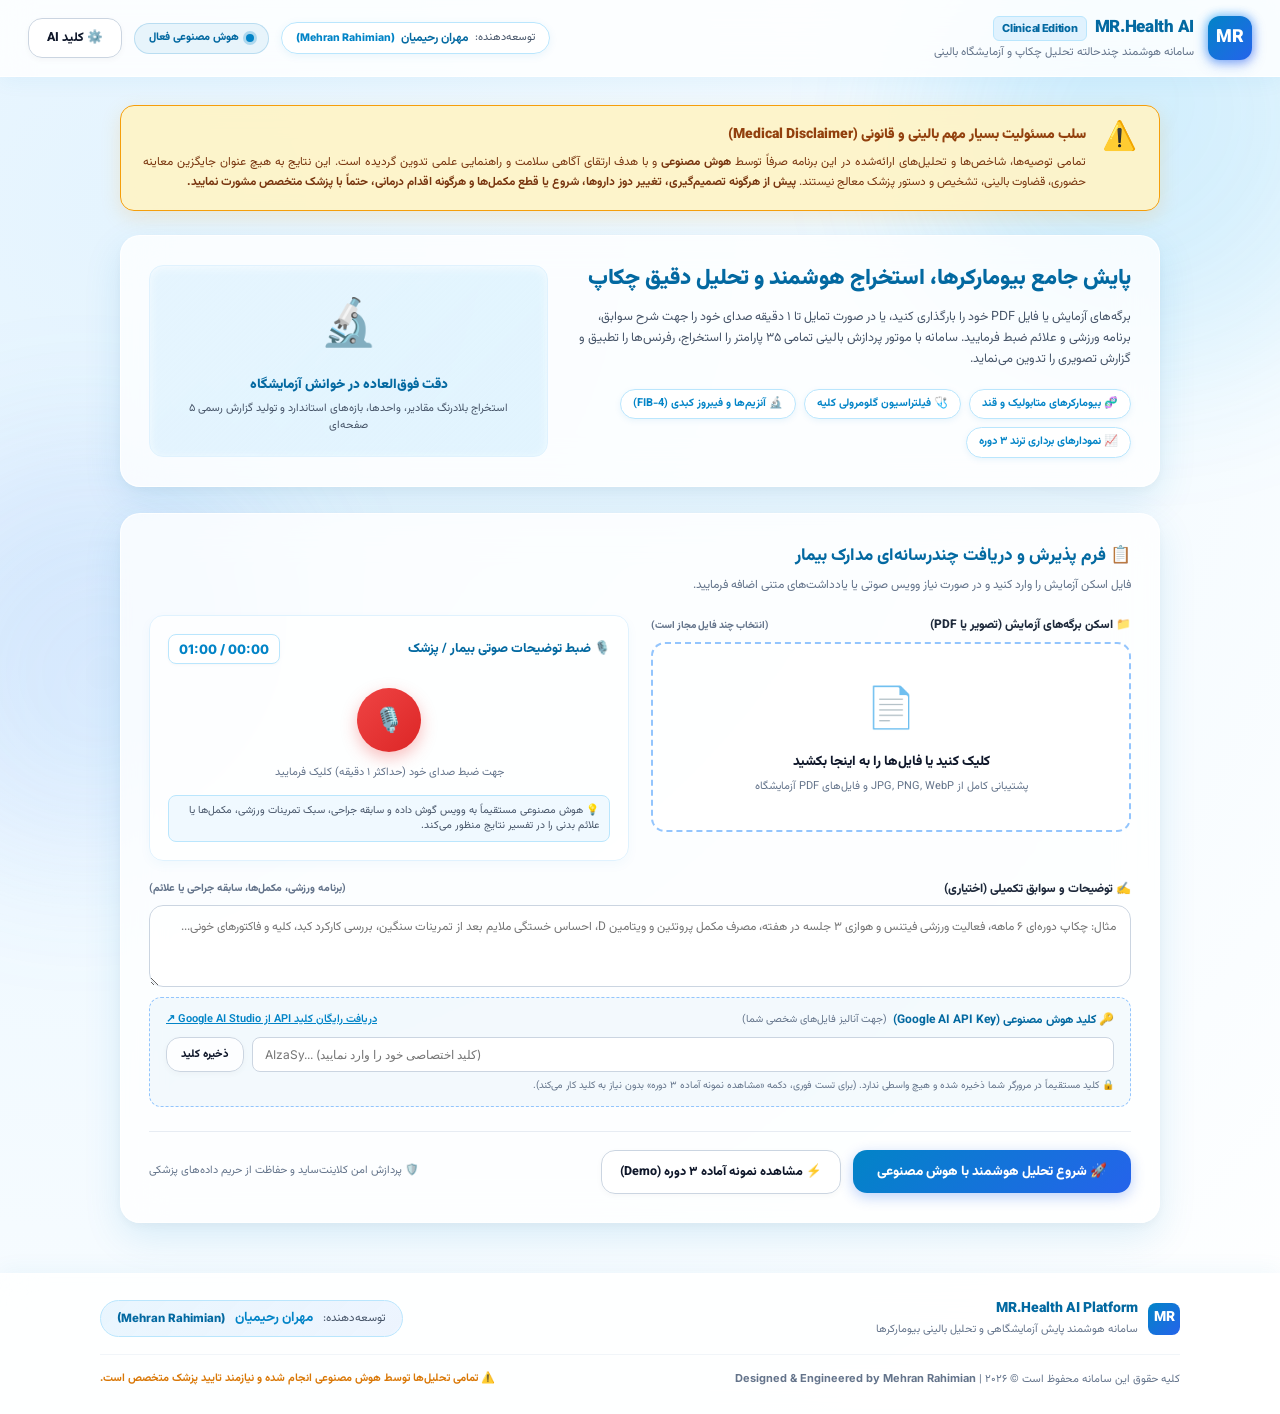
==== commit 3ba8a602: "fix: Streamline developer credits to plain title, add direct in-form AI API key input with localStor" ====
--- a/static/index.html
+++ b/static/index.html
@@ -906,6 +906,24 @@
         <textarea id="notes-input" class="form-textarea" placeholder="مثال: چکاپ دوره‌ای ۶ ماهه، فعالیت ورزشی فیتنس و هوازی ۳ جلسه در هفته، مصرف مکمل پروتئین و ویتامین D، احساس خستگی ملایم بعد از تمرینات سنگین، بررسی کارکرد کبد، کلیه و فاکتورهای خونی..."></textarea>
       </div>
 
+      <!-- AI API Key Box -->
+      <div class="api-key-box" style="background:rgba(2,132,199,0.04); border:1px dashed #93c5fd; border-radius:12px; padding:12px 16px; margin-bottom:14px;">
+        <div style="display:flex; align-items:center; justify-content:space-between; flex-wrap:wrap; gap:8px; margin-bottom:6px;">
+          <label for="intake-api-key" style="font-size:12px; font-weight:700; color:#0369a1; display:flex; align-items:center; gap:6px;">
+            <span>🔑 کلید هوش مصنوعی (Google AI API Key)</span>
+            <span style="font-size:10.5px; font-weight:normal; color:#64748b;">(جهت آنالیز فایل‌های شخصی شما)</span>
+          </label>
+          <a href="https://aistudio.google.com/app/apikey" target="_blank" style="font-size:11px; color:#0284c7; text-decoration:underline; font-weight:600;">دریافت رایگان کلید API از Google AI Studio ↗</a>
+        </div>
+        <div style="display:flex; gap:8px;">
+          <input type="password" id="intake-api-key" class="en" placeholder="AIzaSy... (کلید اختصاصی خود را وارد نمایید)" style="flex:1; padding:9px 12px; border:1px solid #cbd5e1; border-radius:8px; font-size:12px;" oninput="syncApiKeyFromInput(this.value)">
+          <button class="btn btn-secondary" style="font-size:11px; padding:8px 14px;" onclick="syncApiKeyFromInput(document.getElementById('intake-api-key').value)">ذخیره کلید</button>
+        </div>
+        <div style="font-size:10px; color:#64748b; margin-top:5px;">
+          🔒 کلید مستقیماً در مرورگر شما ذخیره شده و هیچ واسطی ندارد. (برای تست فوری، دکمه «مشاهده نمونه آماده ۳ دوره» بدون نیاز به کلید کار می‌کند).
+        </div>
+      </div>
+
       <!-- Action Buttons Bar -->
       <div class="intake-actions">
         <div style="display:flex; gap:12px; align-items:center; flex-wrap:wrap;">
@@ -969,7 +987,7 @@
           </div>
         </div>
         <div class="footer-dev-badge">
-          <span style="font-size:11.5px; color:#475569;">طراحی و توسعه‌یافته با افتخار توسط:</span>
+          <span style="font-size:11.5px; color:#475569;">توسعه‌دهنده:</span>
           <strong style="font-size:13.5px; color:#0284c7; margin:0 4px;">مهران رحیمیان</strong>
           <span class="en" style="font-size:11.5px; color:#0369a1; font-weight:800;">(Mehran Rahimian)</span>
         </div>
